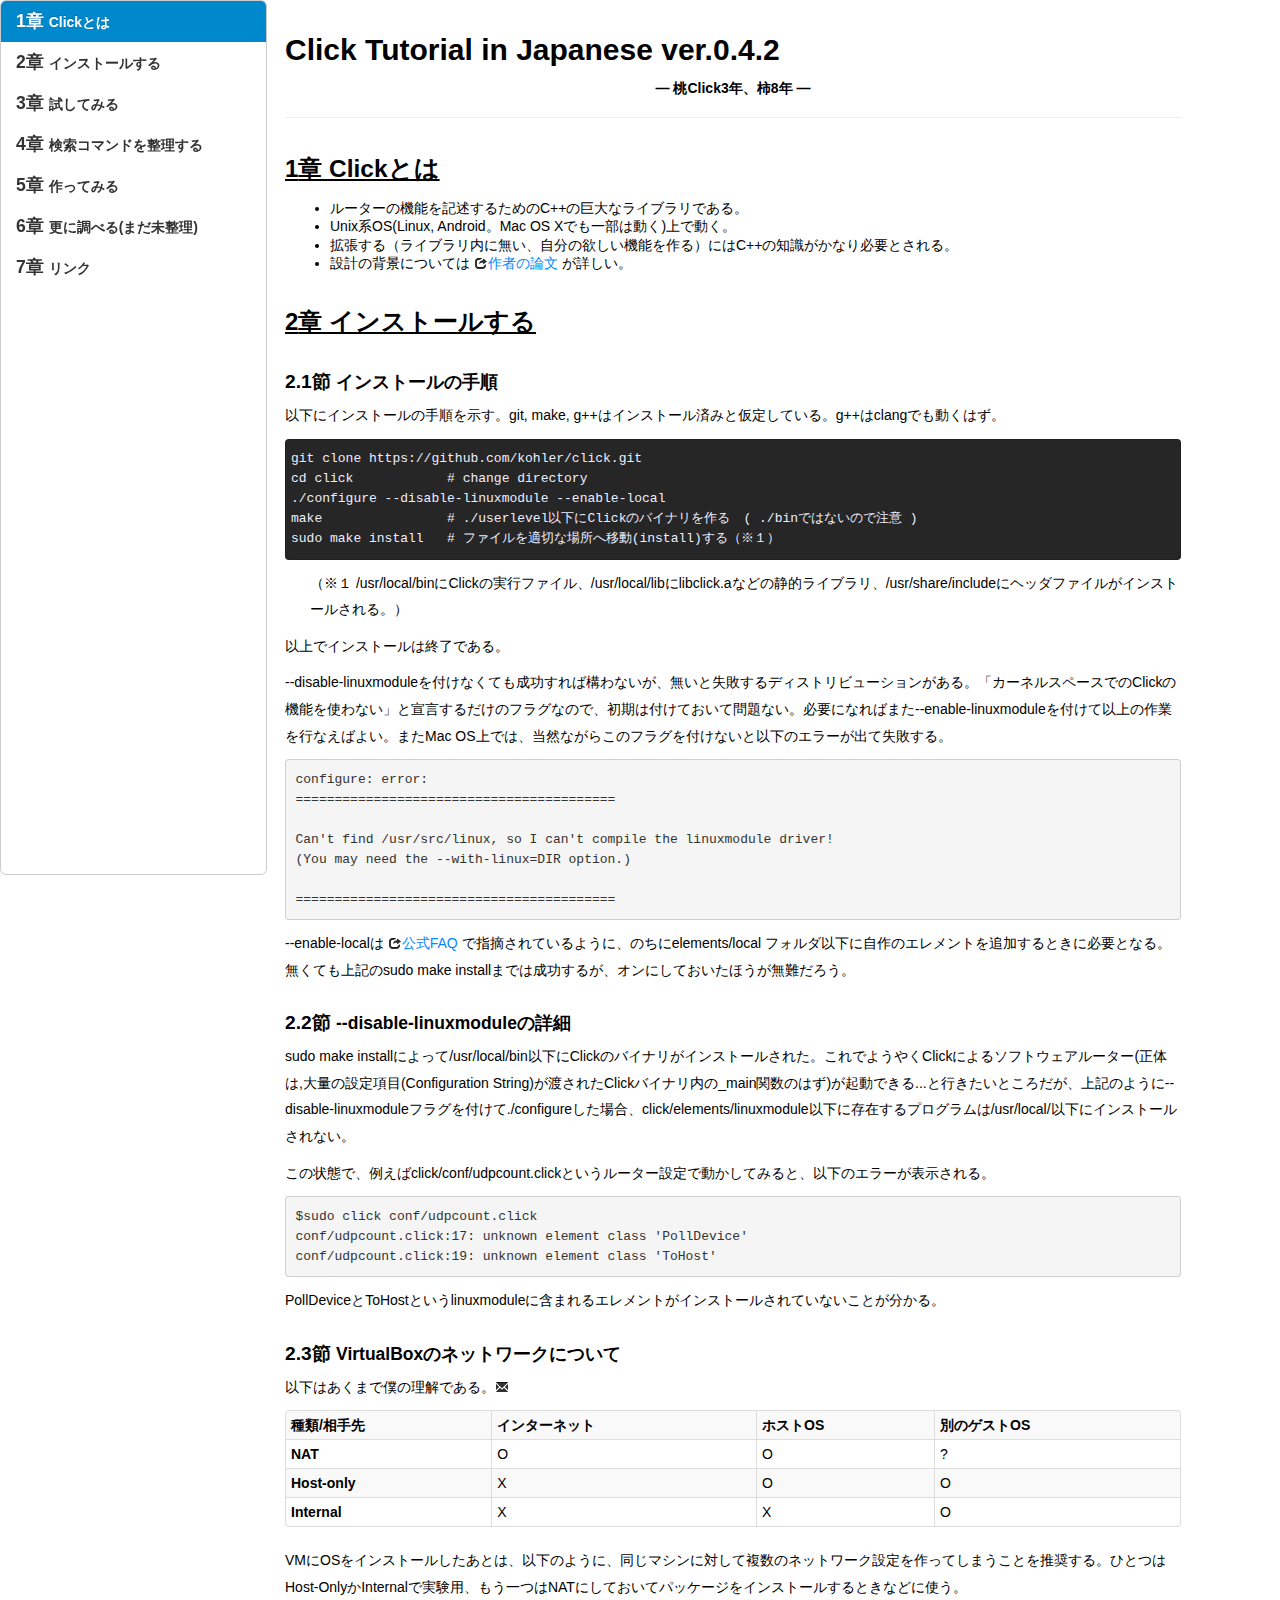
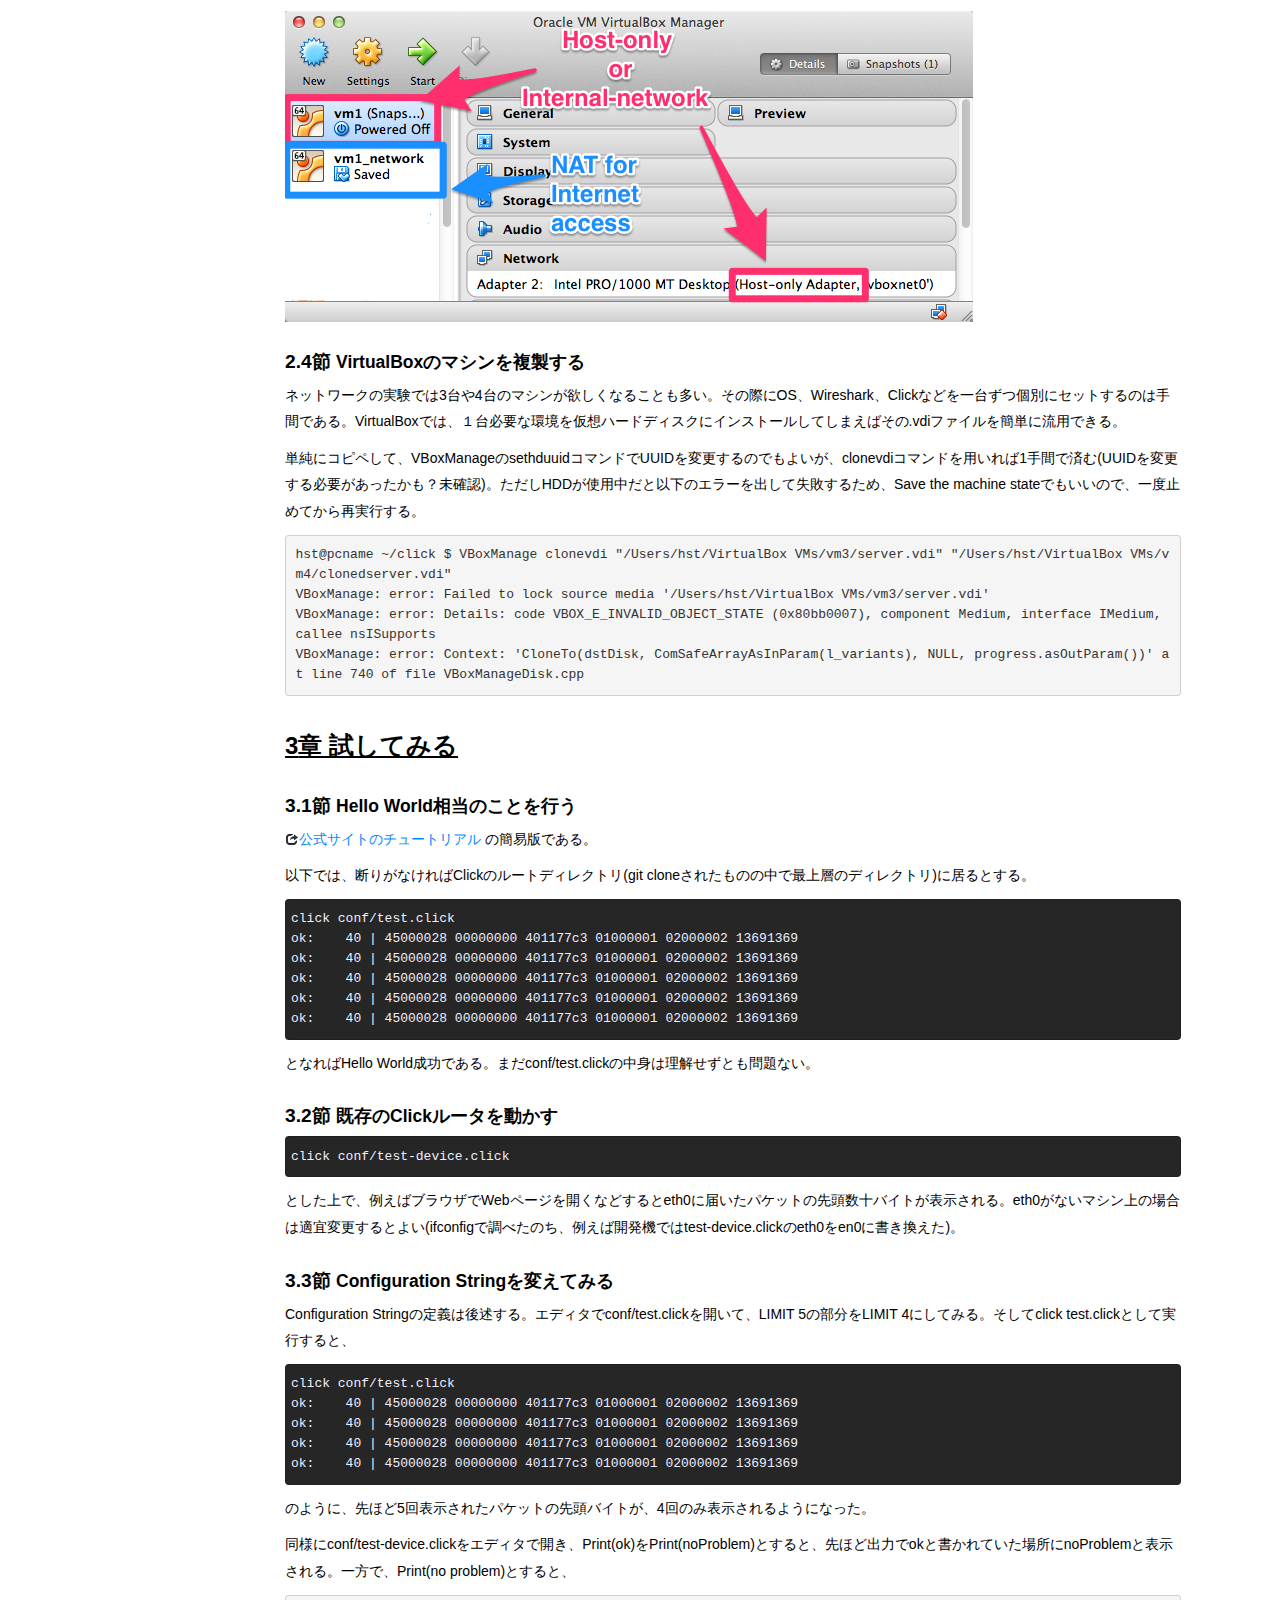
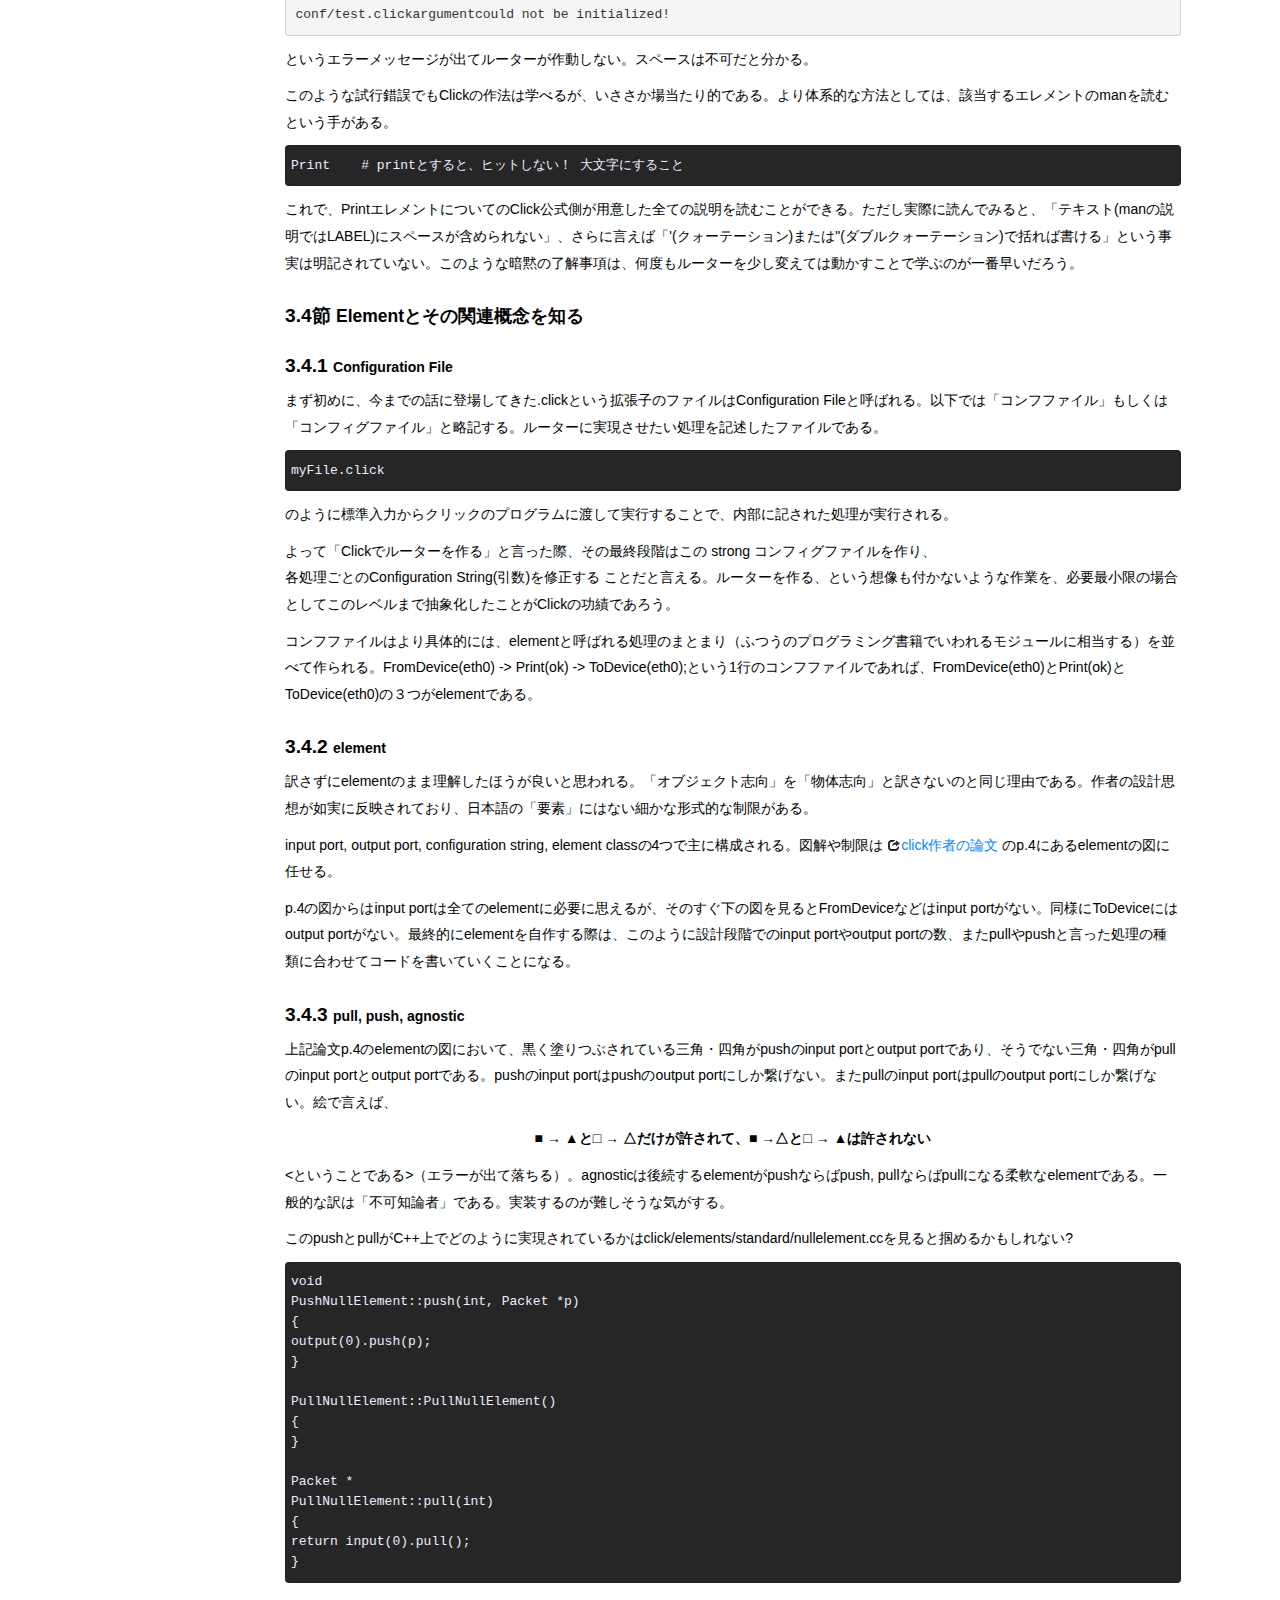
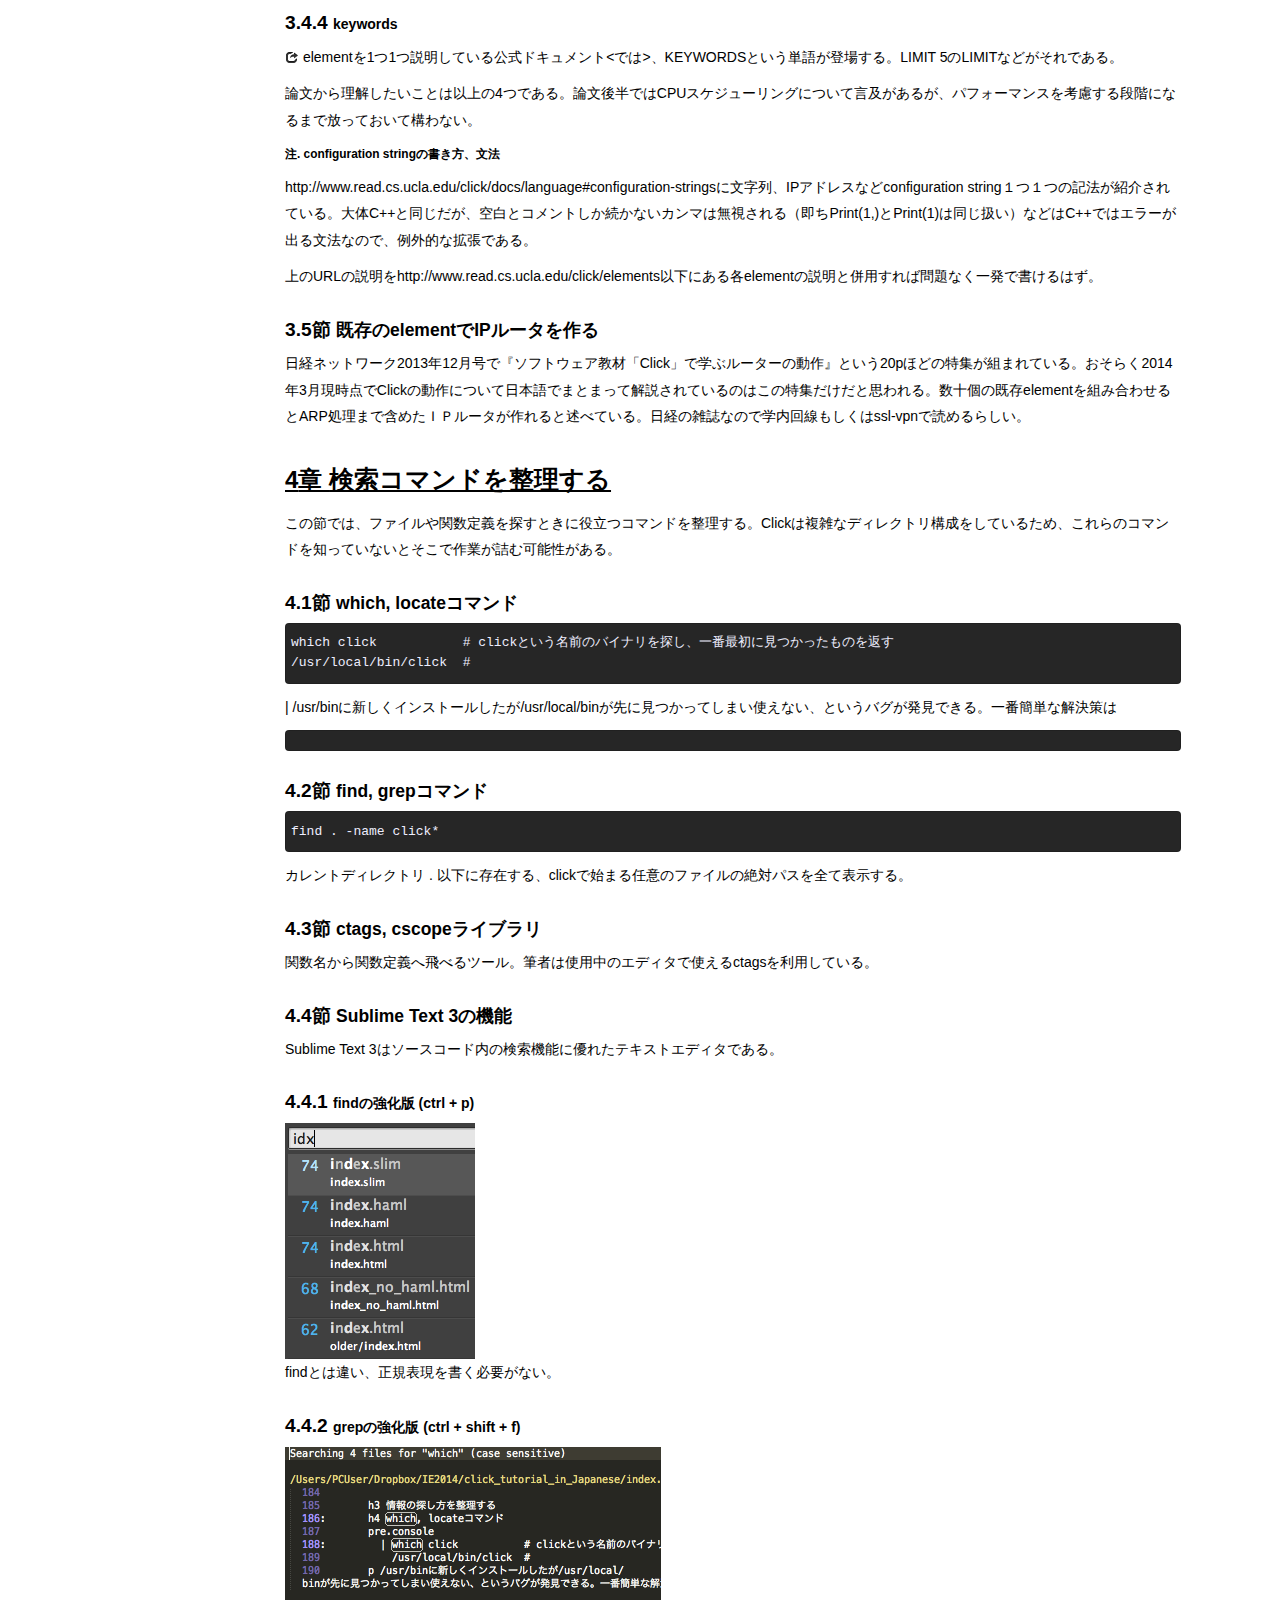
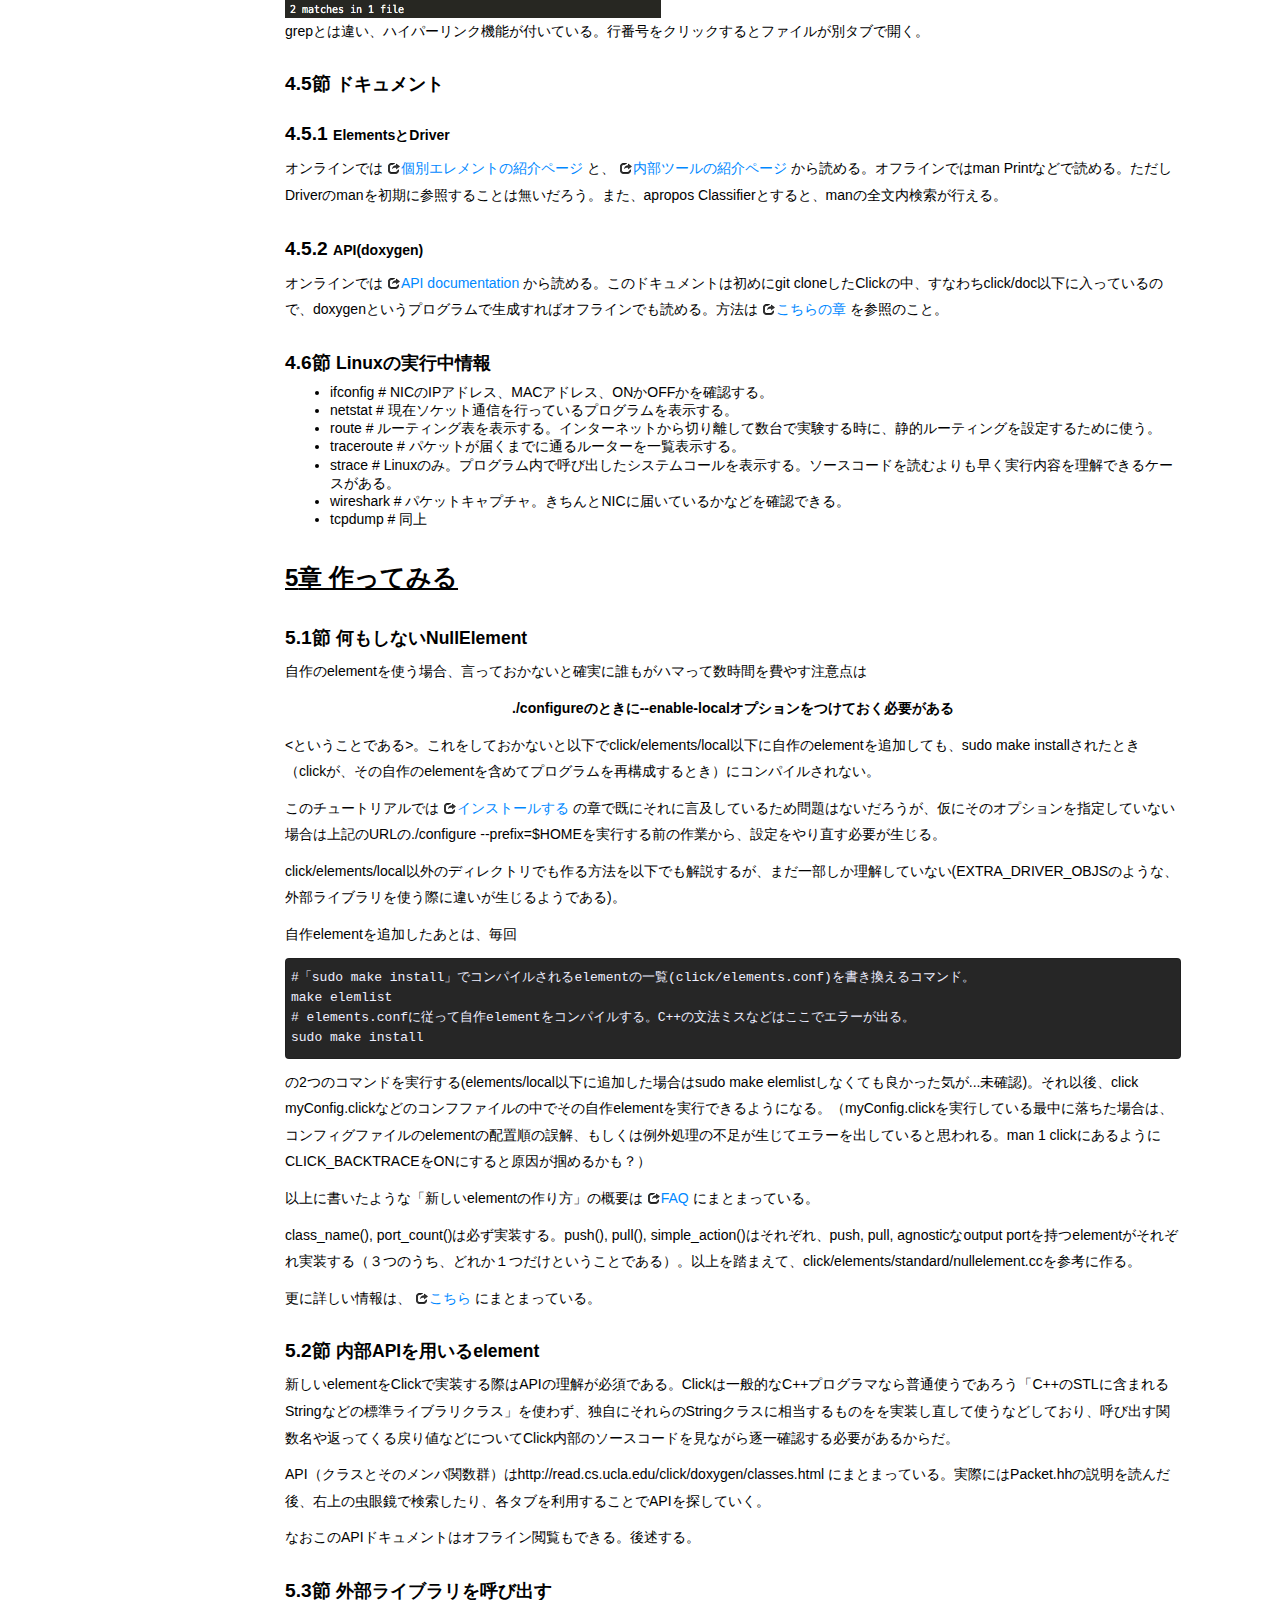
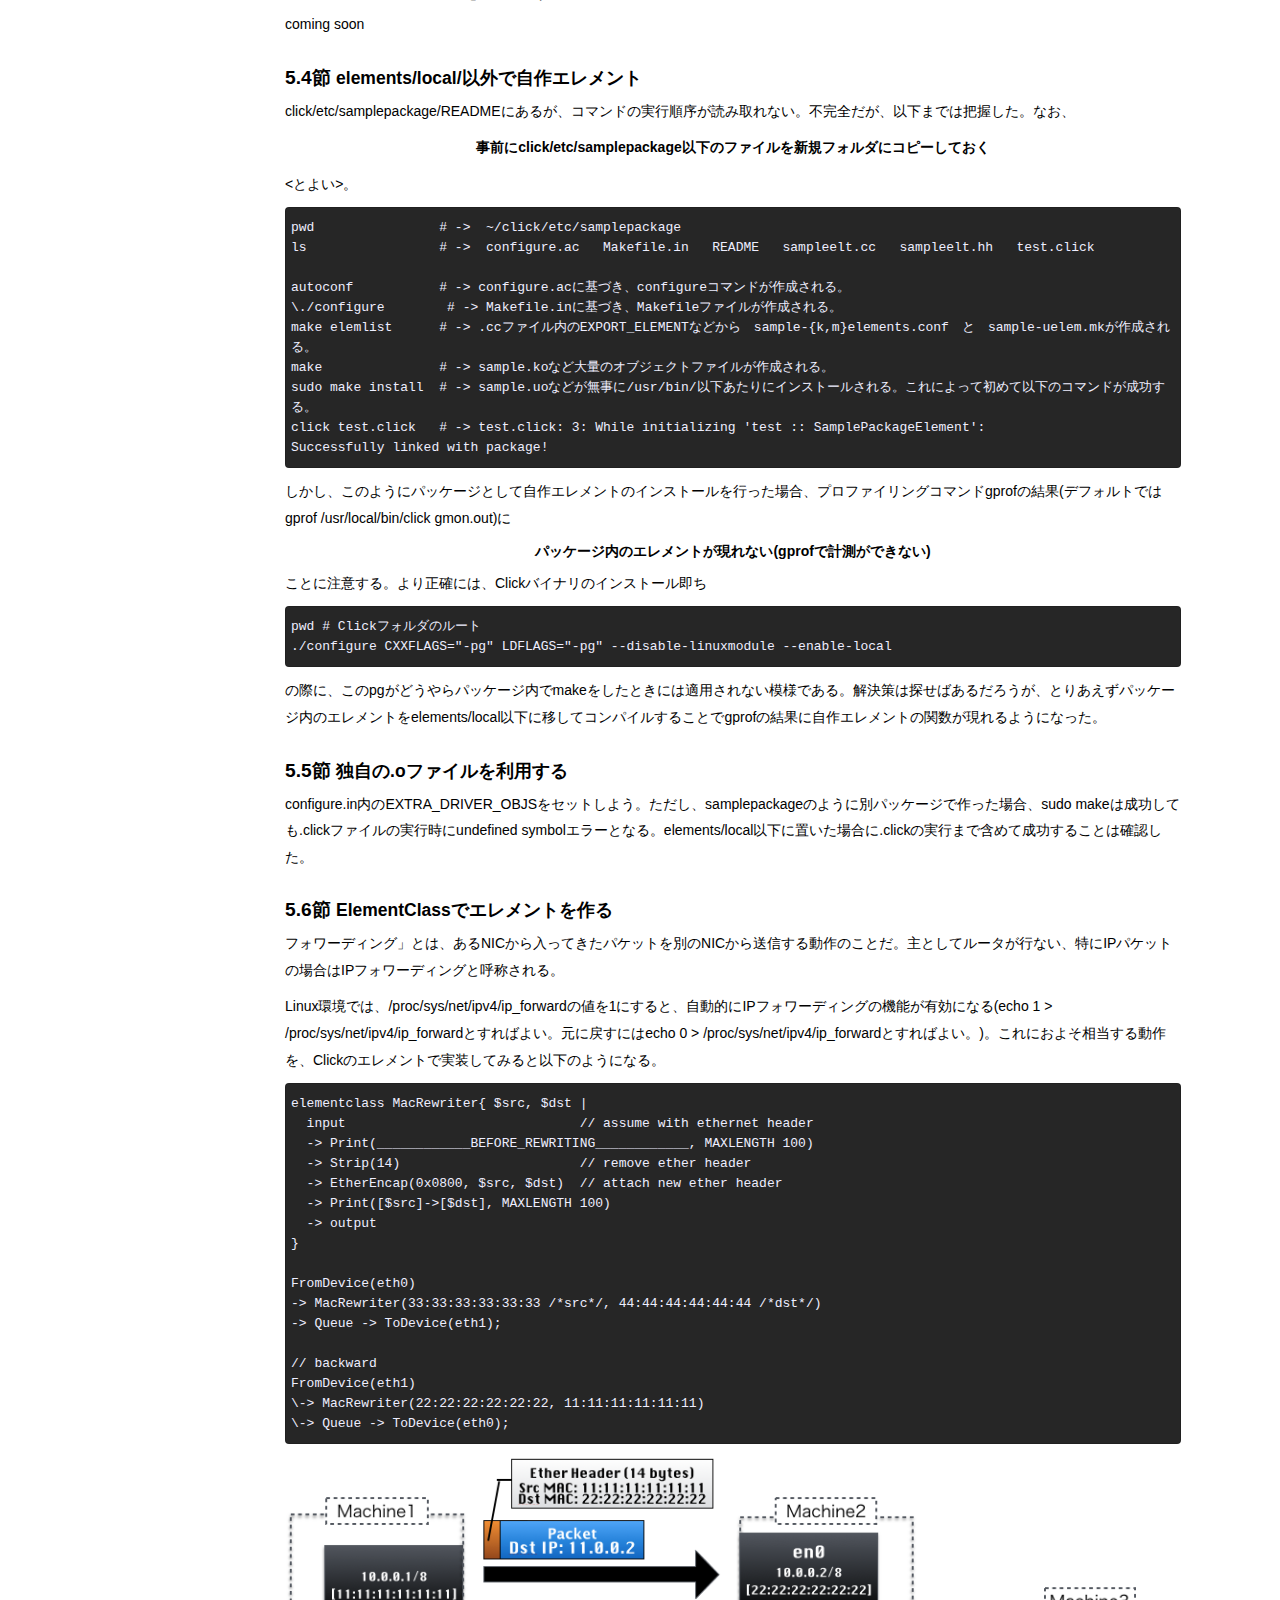
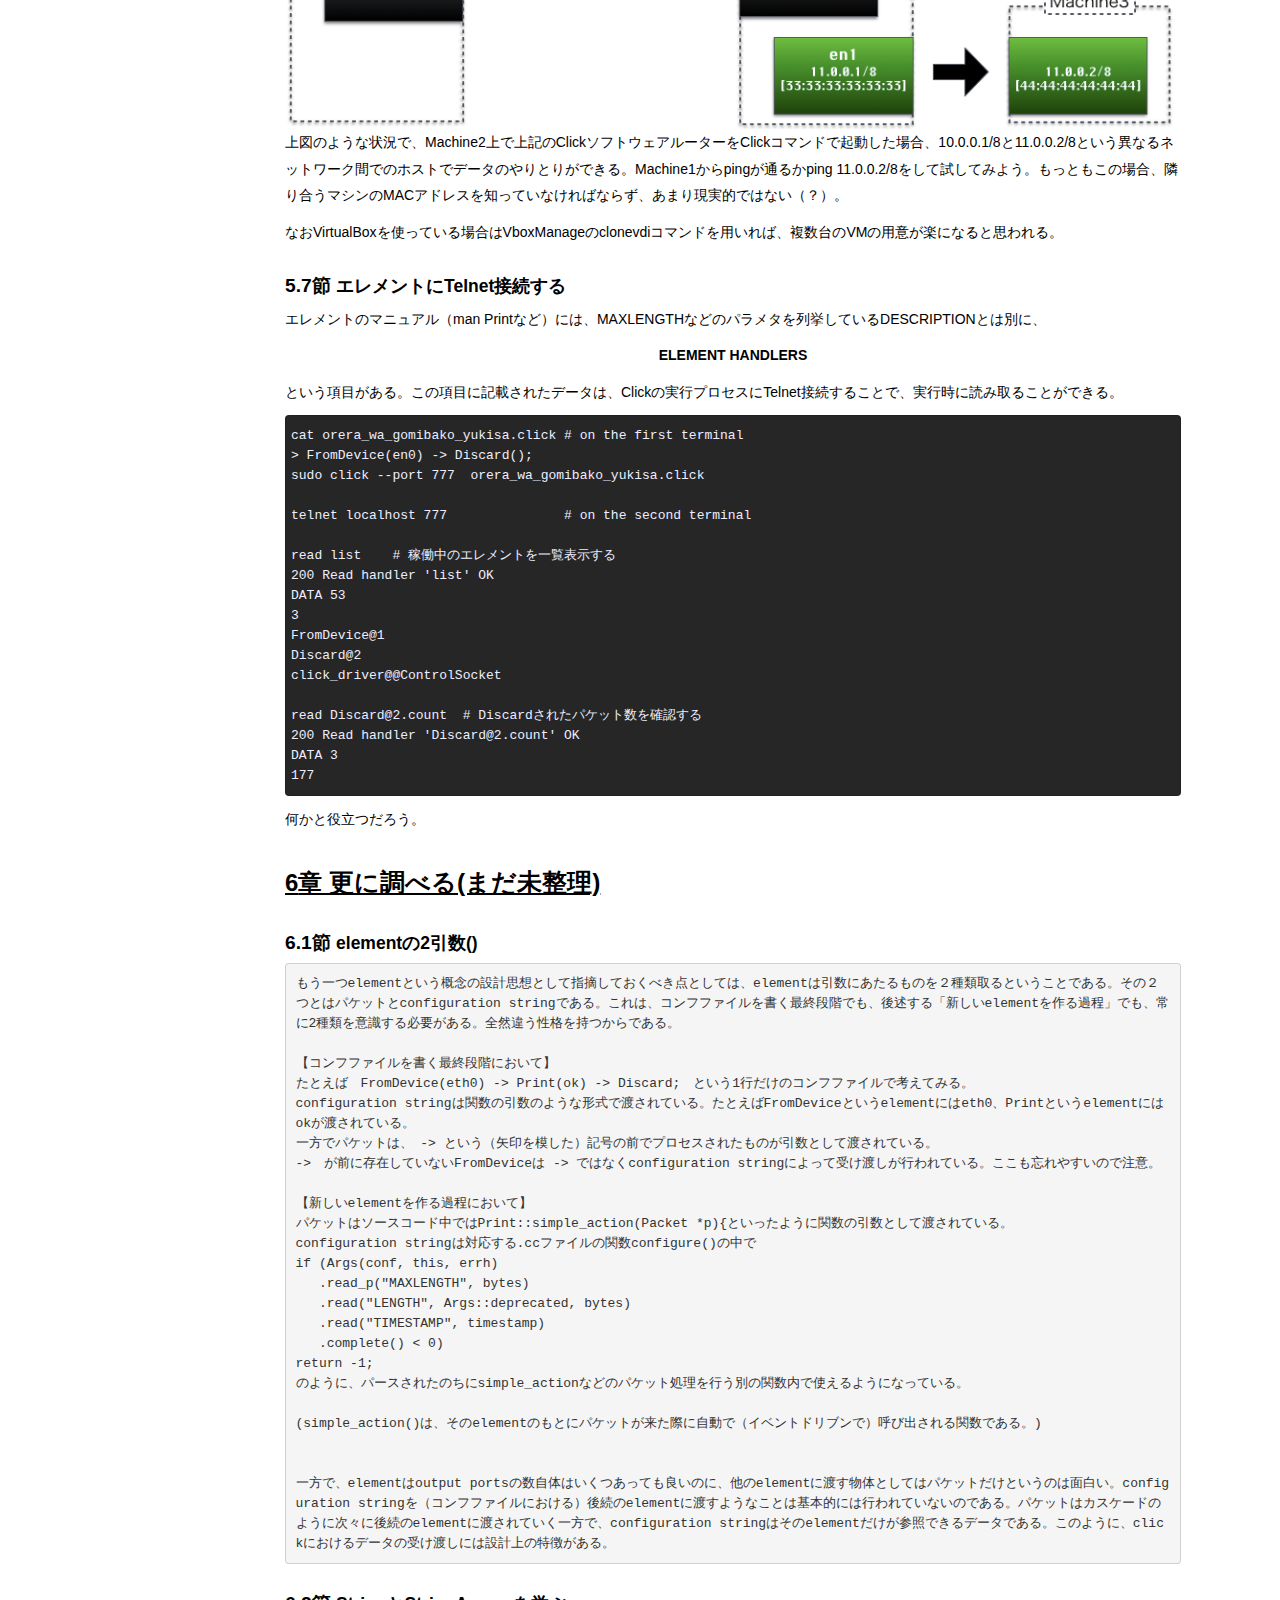
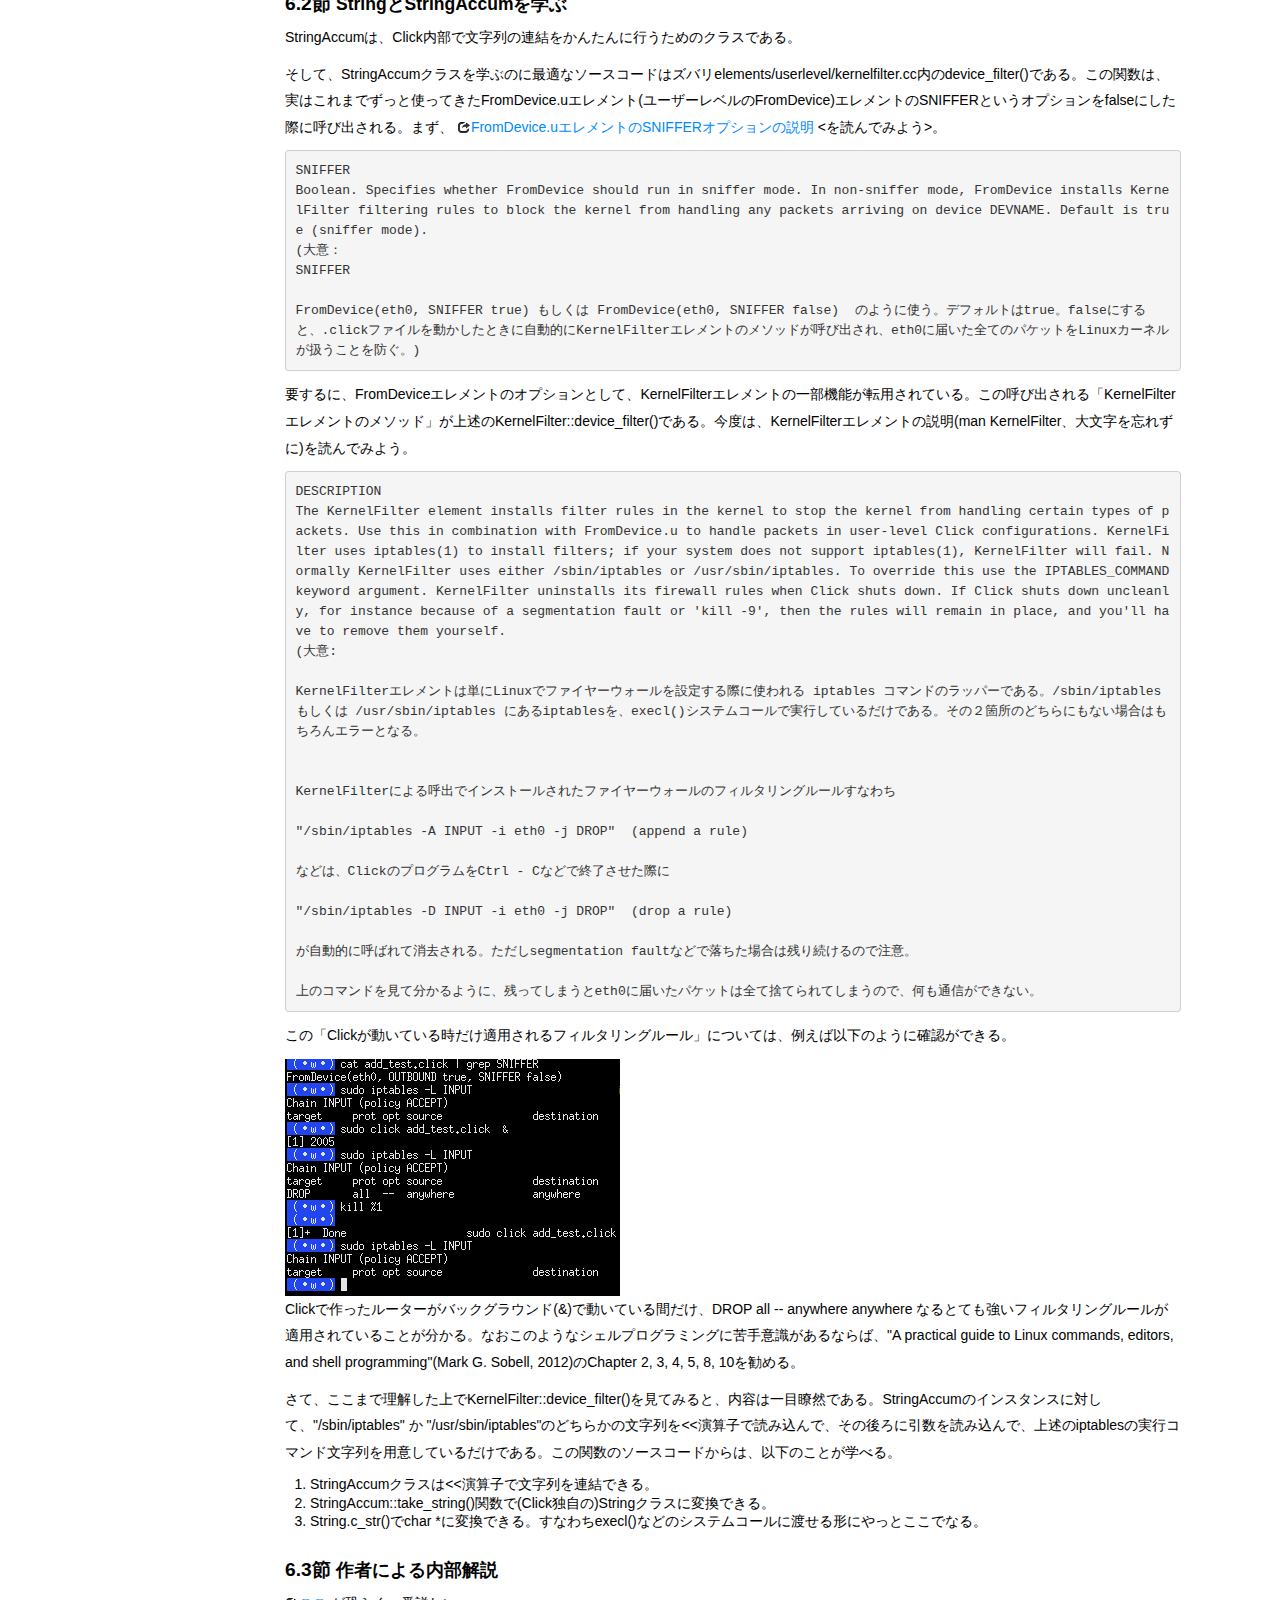
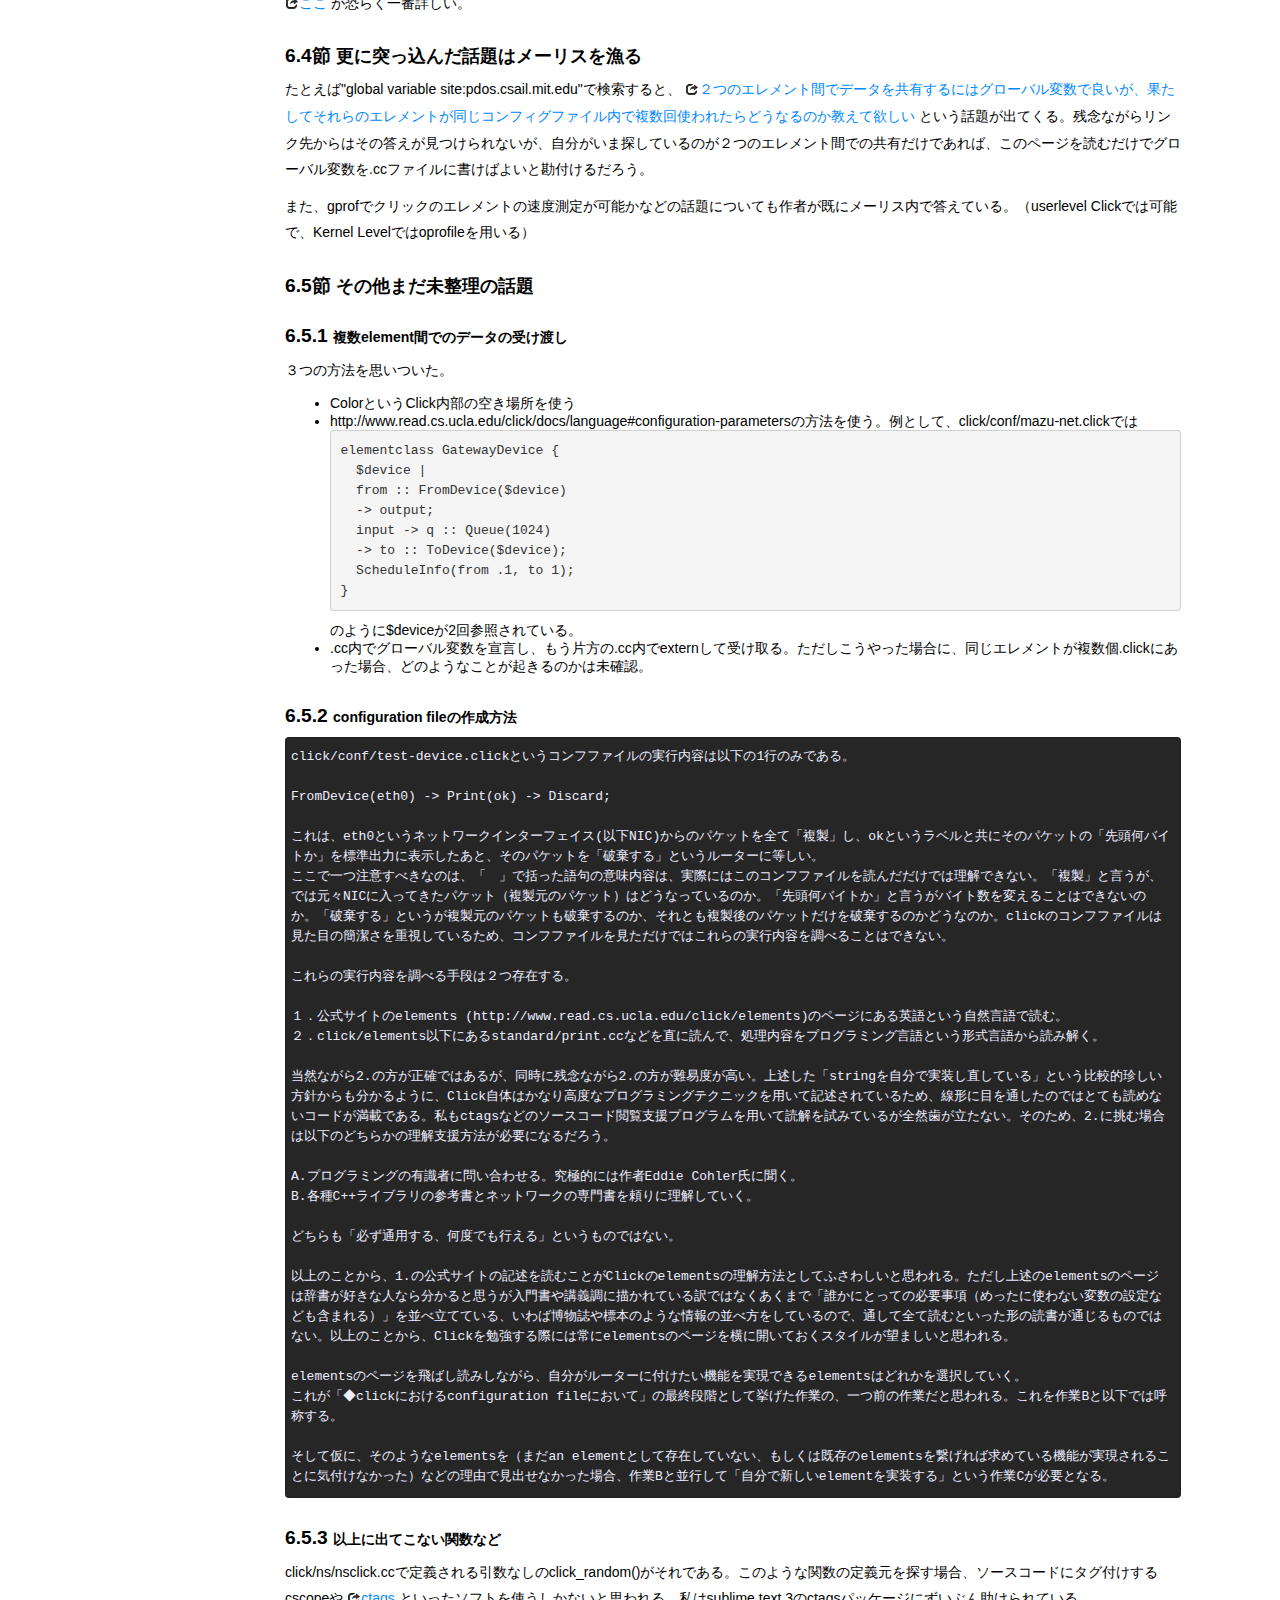
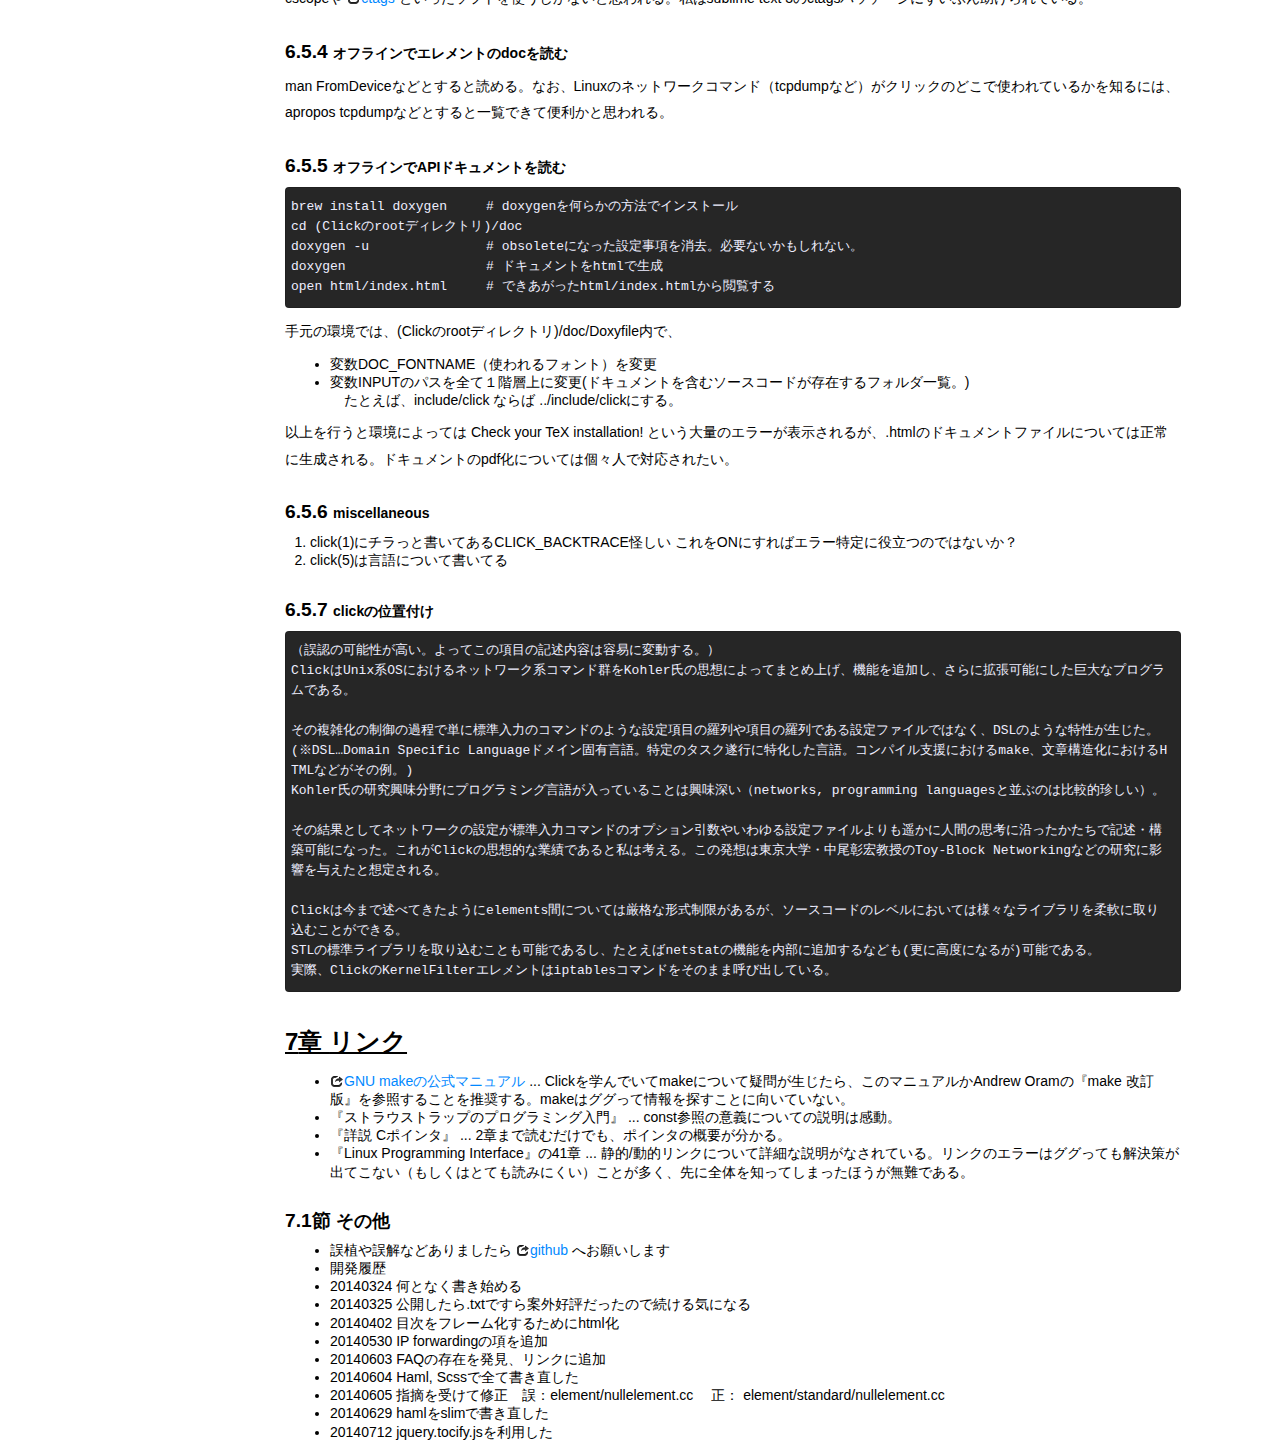
==== index.html @ cc9e9b39 "ver 0.4.2" ====
<!DOCTYPE html>
<haml lang="ja">
  <head>
    <meta charset="UTF-8">
    <link href="css/bootstrap-2.3.2.css" rel="stylesheet">
    <link href="css/jquery.tocify.css" rel="stylesheet">
    <link href="css/basic.css" rel="stylesheet">
    <script src="js/jquery-2.1.0.js"></script>
    <script src="js/jquery-ui-1.10.4.custom.js"></script>
    <script src="js/jquery.tocify.js"></script>
    <script src="js/bootstrap-2.3.2.js"></script>
    <script src="js/replace.js"></script>
    <title>ClickJapanese</title>
  </head>
  <body>
    <div id="left_frame"></div>
    <div class="tocChild" id="right_frame">
      <header id="manualTitle">
        Click Tutorial in Japanese ver.0.4.2
      </header>
      <strong>― 桃Click3年、柿8年 ―</strong>
      <hr>
      <h3 id="what-is-click">
        Clickとは
      </h3>
      <ul>
        <li>
          ルーターの機能を記述するためのC++の巨大なライブラリである。
        </li>
        <li>
          Unix系OS(Linux, Android。Mac OS Xでも一部は動く)上で動く。
        </li>
        <li>
          拡張する（ライブラリ内に無い、自分の欲しい機能を作る）にはC++の知識がかなり必要とされる。
        </li>
        <li>
          設計の背景については<a href="http://pdos.csail.mit.edu/papers/click:tocs00/paper.pdf">作者の論文</a>が詳しい。
        </li>
      </ul>
      <h3 id="install-click">
        インストールする
      </h3>
      <h4>
        インストールの手順
      </h4>
      <p>
        以下にインストールの手順を示す。git, make, g++はインストール済みと仮定している。g++はclangでも動くはず。
      </p>
      <pre class="console">git clone https://github.com/kohler/click.git
cd click            # change directory
./configure --disable-linuxmodule --enable-local
make                # ./userlevel以下にClickのバイナリを作る　( ./binではないので注意 )
sudo make install   # ファイルを適切な場所へ移動(install)する（※１）</pre>
      <ol>
        <p>
          （※１ /usr/local/binにClickの実行ファイル、/usr/local/libにlibclick.aなどの静的ライブラリ、/usr/share/includeにヘッダファイルがインストールされる。）
        </p>
      </ol>
      <p>
        以上でインストールは終了である。
      </p>
      <p>
        --disable-linuxmoduleを付けなくても成功すれば構わないが、無いと失敗するディストリビューションがある。「カーネルスペースでのClickの機能を使わない」と宣言するだけのフラグなので、初期は付けておいて問題ない。必要になればまた--enable-linuxmoduleを付けて以上の作業を行なえばよい。またMac OS上では、当然ながらこのフラグを付けないと以下のエラーが出て失敗する。
      </p>
      <pre class="errorConsole">configure: error:
=========================================

Can't find /usr/src/linux, so I can't compile the linuxmodule driver!
(You may need the --with-linux=DIR option.)

=========================================</pre>
      <p>
        --enable-localは<a href="http://read.cs.ucla.edu/click/faq#creating-your-own-elements">公式FAQ</a>で指摘されているように、のちにelements/local フォルダ以下に自作のエレメントを追加するときに必要となる。無くても上記のsudo make installまでは成功するが、オンにしておいたほうが無難だろう。
      </p>
      <h4>
        --disable-linuxmoduleの詳細
      </h4>
      <p>
        sudo make installによって/usr/local/bin以下にClickのバイナリがインストールされた。これでようやくClickによるソフトウェアルーター(正体は,大量の設定項目(Configuration String)が渡されたClickバイナリ内の_main関数のはず)が起動できる...と行きたいところだが、上記のように--disable-linuxmoduleフラグを付けて./configureした場合、click/elements/linuxmodule以下に存在するプログラムは/usr/local/以下にインストールされない。
      </p>
      <p>
        この状態で、例えばclick/conf/udpcount.clickというルーター設定で動かしてみると、以下のエラーが表示される。
      </p>
      <pre class="errorConsole">$sudo click conf/udpcount.click
conf/udpcount.click:17: unknown element class 'PollDevice'
conf/udpcount.click:19: unknown element class 'ToHost'</pre>
      <p>
        PollDeviceとToHostというlinuxmoduleに含まれるエレメントがインストールされていないことが分かる。
      </p>
      <h4>
        VirtualBoxのネットワークについて
      </h4>
      <p>
        以下はあくまで僕の理解である。<i class="icon-envelope"></i>
      </p>
      <table class="table table-striped table-condensed table-bordered">
        <tr>
          <th>
            種類/相手先
          </th>
          <th>
            インターネット
          </th>
          <th>
            ホストOS
          </th>
          <th>
            別のゲストOS
          </th>
        </tr>
        <tr>
          <th>
            NAT
          </th>
          <td>
            O
          </td>
          <td>
            O
          </td>
          <td>
            ?
          </td>
        </tr>
        <tr>
          <th>
            Host-only
          </th>
          <td>
            X
          </td>
          <td>
            O
          </td>
          <td>
            O
          </td>
        </tr>
        <tr>
          <th>
            Internal
          </th>
          <td>
            X
          </td>
          <td>
            X
          </td>
          <td>
            O
          </td>
        </tr>
      </table>
      <p>
        VMにOSをインストールしたあとは、以下のように、同じマシンに対して複数のネットワーク設定を作ってしまうことを推奨する。ひとつはHost-OnlyかInternalで実験用、もう一つはNATにしておいてパッケージをインストールするときなどに使う。
      </p>
      <img src="img/2VM_network_settings.png">
      <h4>
        VirtualBoxのマシンを複製する
      </h4>
      <p>
        ネットワークの実験では3台や4台のマシンが欲しくなることも多い。その際にOS、Wireshark、Clickなどを一台ずつ個別にセットするのは手間である。VirtualBoxでは、１台必要な環境を仮想ハードディスクにインストールしてしまえばその.vdiファイルを簡単に流用できる。
      </p>
      <p>
        単純にコピペして、VBoxManageのsethduuidコマンドでUUIDを変更するのでもよいが、clonevdiコマンドを用いれば1手間で済む(UUIDを変更する必要があったかも？未確認)。ただしHDDが使用中だと以下のエラーを出して失敗するため、Save the machine stateでもいいので、一度止めてから再実行する。
      </p>
      <pre class="errorConsole">hst@pcname ~/click $ VBoxManage clonevdi "/Users/hst/VirtualBox VMs/vm3/server.vdi" "/Users/hst/VirtualBox VMs/vm4/clonedserver.vdi"
VBoxManage: error: Failed to lock source media '/Users/hst/VirtualBox VMs/vm3/server.vdi'
VBoxManage: error: Details: code VBOX_E_INVALID_OBJECT_STATE (0x80bb0007), component Medium, interface IMedium, callee nsISupports
VBoxManage: error: Context: 'CloneTo(dstDisk, ComSafeArrayAsInParam(l_variants), NULL, progress.asOutParam())' at line 740 of file VBoxManageDisk.cpp</pre>
      <h3>
        試してみる
      </h3>
      <h4 id="hello-world">
        Hello World相当のことを行う
      </h4>
      <p>
        <a href="http://www.read.cs.ucla.edu/click/tutorial1#preparation">公式サイトのチュートリアル</a>の簡易版である。
      </p>
      <p>
        以下では、断りがなければClickのルートディレクトリ(git cloneされたものの中で最上層のディレクトリ)に居るとする。
      </p>
      <pre class="console">click conf/test.click
ok:    40 | 45000028 00000000 401177c3 01000001 02000002 13691369
ok:    40 | 45000028 00000000 401177c3 01000001 02000002 13691369
ok:    40 | 45000028 00000000 401177c3 01000001 02000002 13691369
ok:    40 | 45000028 00000000 401177c3 01000001 02000002 13691369
ok:    40 | 45000028 00000000 401177c3 01000001 02000002 13691369</pre>
      <p>
        となればHello World成功である。まだconf/test.clickの中身は理解せずとも問題ない。
      </p>
      <h4 id="test-device">
        既存のClickルータを動かす
      </h4>
      <pre class="console"><sudo>click conf/test-device.click</sudo></pre>
      <p>
        とした上で、例えばブラウザでWebページを開くなどするとeth0に届いたパケットの先頭数十バイトが表示される。eth0がないマシン上の場合は適宜変更するとよい(ifconfigで調べたのち、例えば開発機ではtest-device.clickのeth0をen0に書き換えた)。
      </p>
      <h4 id="change-string">
        Configuration Stringを変えてみる
      </h4>
      <p>
        Configuration Stringの定義は後述する。エディタでconf/test.clickを開いて、LIMIT 5の部分をLIMIT 4にしてみる。そしてclick test.clickとして実行すると、
      </p>
      <pre class="console">click conf/test.click
ok:    40 | 45000028 00000000 401177c3 01000001 02000002 13691369
ok:    40 | 45000028 00000000 401177c3 01000001 02000002 13691369
ok:    40 | 45000028 00000000 401177c3 01000001 02000002 13691369
ok:    40 | 45000028 00000000 401177c3 01000001 02000002 13691369</pre>
      <p>
        のように、先ほど5回表示されたパケットの先頭バイトが、4回のみ表示されるようになった。
      </p>
      <p>
        同様にconf/test-device.clickをエディタで開き、Print(ok)をPrint(noProblem)とすると、先ほど出力でokと書かれていた場所にnoProblemと表示される。一方で、Print(no problem)とすると、
      </p>
      <pre class="errorConsole"><click>conf/test.click</click><no><unknown>argument</unknown></no><Router>could not be initialized!</Router></pre>
      <p>
        というエラーメッセージが出てルーターが作動しない。スペースは不可だと分かる。
      </p>
      <p>
        このような試行錯誤でもClickの作法は学べるが、いささか場当たり的である。より体系的な方法としては、該当するエレメントのmanを読むという手がある。
      </p>
      <pre class="console"><man>Print    # printとすると、ヒットしない！ 大文字にすること</man></pre>
      <p>
        これで、PrintエレメントについてのClick公式側が用意した全ての説明を読むことができる。ただし実際に読んでみると、「テキスト(manの説明ではLABEL)にスペースが含められない」、さらに言えば「'(クォーテーション)または"(ダブルクォーテーション)で括れば書ける」という事実は明記されていない。このような暗黙の了解事項は、何度もルーターを少し変えては動かすことで学ぶのが一番早いだろう。
      </p>
      <h4 id="read-thesis">
        Elementとその関連概念を知る
      </h4>
      <h5>
        Configuration File
      </h5>
      <p>
        まず初めに、今までの話に登場してきた.clickという拡張子のファイルはConfiguration Fileと呼ばれる。以下では「コンフファイル」もしくは「コンフィグファイル」と略記する。ルーターに実現させたい処理を記述したファイルである。
      </p>
      <pre class="console"><click>myFile.click</click></pre>
      <p>
        のように標準入力からクリックのプログラムに渡して実行することで、内部に記された処理が実行される。
      </p>
      <p>
        よって「Clickでルーターを作る」と言った際、その最終段階はこの
        strong コンフィグファイルを作り、<br>各処理ごとのConfiguration String(引数)を修正する
        ことだと言える。ルーターを作る、という想像も付かないような作業を、必要最小限の場合としてこのレベルまで抽象化したことがClickの功績であろう。
      </p>
      <p>
        コンフファイルはより具体的には、elementと呼ばれる処理のまとまり（ふつうのプログラミング書籍でいわれるモジュールに相当する）を並べて作られる。FromDevice(eth0) -> Print(ok) -> ToDevice(eth0);という1行のコンフファイルであれば、FromDevice(eth0)とPrint(ok)とToDevice(eth0)の３つがelementである。
      </p>
      <h5>
        element
      </h5>
      <p>
        訳さずにelementのまま理解したほうが良いと思われる。「オブジェクト志向」を「物体志向」と訳さないのと同じ理由である。作者の設計思想が如実に反映されており、日本語の「要素」にはない細かな形式的な制限がある。
      </p>
      <p>
        input port, output port, configuration string, element classの4つで主に構成される。図解や制限は<a href="http://pdos.csail.mit.edu/papers/click:tocs00/paper.pdf">click作者の論文</a>のp.4にあるelementの図に任せる。
      </p>
      <p>
        p.4の図からはinput portは全てのelementに必要に思えるが、そのすぐ下の図を見るとFromDeviceなどはinput portがない。同様にToDeviceにはoutput portがない。最終的にelementを自作する際は、このように設計段階でのinput portやoutput portの数、またpullやpushと言った処理の種類に合わせてコードを書いていくことになる。
      </p>
      <h5>
        pull, push, agnostic
      </h5>
      <p>
        上記論文p.4のelementの図において、黒く塗りつぶされている三角・四角がpushのinput portとoutput portであり、そうでない三角・四角がpullのinput portとoutput portである。pushのinput portはpushのoutput portにしか繋げない。またpullのinput portはpullのoutput portにしか繋げない。絵で言えば、<strong>■ → ▲と□ → △だけが許されて、■ →△と□ → ▲は許されない</strong><ということである>（エラーが出て落ちる）。agnosticは後続するelementがpushならばpush, pullならばpullになる柔軟なelementである。一般的な訳は「不可知論者」である。実装するのが難しそうな気がする。</ということである>
      </p>
      <p>
        このpushとpullがC++上でどのように実現されているかはclick/elements/standard/nullelement.ccを見ると掴めるかもしれない?
      </p>
      <pre class="console">void
PushNullElement::push(int, Packet *p)
{
output(0).push(p);
}

PullNullElement::PullNullElement()
{
}

Packet *
PullNullElement::pull(int)
{
return input(0).pull();
}</pre>
      <h5>
        keywords
      </h5>
      <p>
        <a href="http://www.read.cs.ucla.edu/click/elements"></a>elementを1つ1つ説明している公式ドキュメント<では>、KEYWORDSという単語が登場する。LIMIT 5のLIMITなどがそれである。</では>
      </p>
      <p>
        論文から理解したいことは以上の4つである。論文後半ではCPUスケジューリングについて言及があるが、パフォーマンスを考慮する段階になるまで放っておいて構わない。
      </p>
      <h6>
        注. configuration stringの書き方、文法
      </h6>
      <p>
        http://www.read.cs.ucla.edu/click/docs/language#configuration-stringsに文字列、IPアドレスなどconfiguration string１つ１つの記法が紹介されている。大体C++と同じだが、空白とコメントしか続かないカンマは無視される（即ちPrint(1,)とPrint(1)は同じ扱い）などはC++ではエラーが出る文法なので、例外的な拡張である。
      </p>
      <p>
        上のURLの説明をhttp://www.read.cs.ucla.edu/click/elements以下にある各elementの説明と併用すれば問題なく一発で書けるはず。
      </p>
      <h4 id="write-ip-router" 発展="">
        既存のelementでIPルータを作る
      </h4>
      <p>
        日経ネットワーク2013年12月号で『ソフトウェア教材「Click」で学ぶルーターの動作』という20pほどの特集が組まれている。おそらく2014年3月現時点でClickの動作について日本語でまとまって解説されているのはこの特集だけだと思われる。数十個の既存elementを組み合わせるとARP処理まで含めたＩＰルータが作れると述べている。日経の雑誌なので学内回線もしくはssl-vpnで読めるらしい。
      </p>
      <h3>
        検索コマンドを整理する
      </h3>
      <p>
        この節では、ファイルや関数定義を探すときに役立つコマンドを整理する。Clickは複雑なディレクトリ構成をしているため、これらのコマンドを知っていないとそこで作業が詰む可能性がある。
      </p>
      <h4>
        which, locateコマンド
      </h4>
      <pre class="console">which click           # clickという名前のバイナリを探し、一番最初に見つかったものを返す
/usr/local/bin/click  #</pre>
      <p>
        | /usr/binに新しくインストールしたが/usr/local/binが先に見つかってしまい使えない、というバグが発見できる。一番簡単な解決策は
      </p>
      <pre class="console"></pre>
      <h4>
        find, grepコマンド
      </h4>
      <pre class="console">find . -name click*</pre>
      <p>
        カレントディレクトリ . 以下に存在する、clickで始まる任意のファイルの絶対パスを全て表示する。
      </p>
      <h4>
        ctags, cscopeライブラリ
      </h4>
      <p>
        関数名から関数定義へ飛べるツール。筆者は使用中のエディタで使えるctagsを利用している。
      </p>
      <h4>
        Sublime Text 3の機能
      </h4>
      <p>
        Sublime Text 3はソースコード内の検索機能に優れたテキストエディタである。
      </p>
      <h5>
        findの強化版 (ctrl + p)
      </h5>
      <img src="img/find_sublime.png">
      <p>
        findとは違い、正規表現を書く必要がない。
      </p>
      <h5>
        grepの強化版 (ctrl + shift + f)
      </h5>
      <img src="img/grep_sublime.png">
      <p>
        grepとは違い、ハイパーリンク機能が付いている。行番号をクリックするとファイルが別タブで開く。
      </p>
      <h4>
        ドキュメント
      </h4>
      <h5>
        ElementsとDriver
      </h5>
      <p>
        オンラインでは<a href="http://www.read.cs.ucla.edu/click/elements">個別エレメントの紹介ページ</a>と、<a href="http://www.read.cs.ucla.edu/click/docs">内部ツールの紹介ページ</a>から読める。オフラインではman Printなどで読める。ただしDriverのmanを初期に参照することは無いだろう。また、apropos Classifierとすると、manの全文内検索が行える。
      </p>
      <h5>
        API(doxygen)
      </h5>
      <p>
        オンラインでは<a href="http://read.cs.ucla.edu/click/doxygen/">API documentation</a>から読める。このドキュメントは初めにgit cloneしたClickの中、すなわちclick/doc以下に入っているので、doxygenというプログラムで生成すればオフラインでも読める。方法は<a href="#offline-doxygen">こちらの章</a>を参照のこと。
      </p>
      <h4>
        Linuxの実行中情報
      </h4>
      <ul>
        <li>
          ifconfig   # NICのIPアドレス、MACアドレス、ONかOFFかを確認する。
        </li>
        <li>
          netstat    # 現在ソケット通信を行っているプログラムを表示する。
        </li>
        <li>
          route      # ルーティング表を表示する。インターネットから切り離して数台で実験する時に、静的ルーティングを設定するために使う。
        </li>
        <li>
          traceroute # パケットが届くまでに通るルーターを一覧表示する。
        </li>
        <li>
          strace     # Linuxのみ。プログラム内で呼び出したシステムコールを表示する。ソースコードを読むよりも早く実行内容を理解できるケースがある。
        </li>
        <li>
          wireshark  # パケットキャプチャ。きちんとNICに届いているかなどを確認できる。
        </li>
        <li>
          tcpdump    # 同上
        </li>
      </ul>
      <h3>
        作ってみる
      </h3>
      <h4 id="null-element">
        何もしないNullElement
      </h4>
      <p>
        自作のelementを使う場合、言っておかないと確実に誰もがハマって数時間を費やす注意点は<strong>./configureのときに--enable-localオプションをつけておく必要がある</strong><ということである>。これをしておかないと以下でclick/elements/local以下に自作のelementを追加しても、sudo make installされたとき（clickが、その自作のelementを含めてプログラムを再構成するとき）にコンパイルされない。</ということである>
      </p>
      <p>
        このチュートリアルでは<a href="#install-click">インストールする</a>の章で既にそれに言及しているため問題はないだろうが、仮にそのオプションを指定していない場合は上記のURLの./configure --prefix=$HOMEを実行する前の作業から、設定をやり直す必要が生じる。
      </p>
      <p>
        click/elements/local以外のディレクトリでも作る方法を以下でも解説するが、まだ一部しか理解していない(EXTRA_DRIVER_OBJSのような、外部ライブラリを使う際に違いが生じるようである)。
      </p>
      <p>
        自作elementを追加したあとは、毎回
      </p>
      <pre class="console">#「sudo make install」でコンパイルされるelementの一覧(click/elements.conf)を書き換えるコマンド。
make elemlist
# elements.confに従って自作elementをコンパイルする。C++の文法ミスなどはここでエラーが出る。
sudo make install</pre>
      <p>
        の2つのコマンドを実行する(elements/local以下に追加した場合はsudo make elemlistしなくても良かった気が...未確認)。それ以後、click myConfig.clickなどのコンフファイルの中でその自作elementを実行できるようになる。（myConfig.clickを実行している最中に落ちた場合は、コンフィグファイルのelementの配置順の誤解、もしくは例外処理の不足が生じてエラーを出していると思われる。man 1 clickにあるようにCLICK_BACKTRACEをONにすると原因が掴めるかも？）
      </p>
      <p>
        以上に書いたような「新しいelementの作り方」の概要は<a href="http://www.read.cs.ucla.edu/click/faq#creating-your-own-elements">FAQ</a>にまとまっている。
      </p>
      <p>
        class_name(), port_count()は必ず実装する。push(), pull(), simple_action()はそれぞれ、push, pull, agnosticなoutput portを持つelementがそれぞれ実装する（３つのうち、どれか１つだけということである）。以上を踏まえて、click/elements/standard/nullelement.ccを参考に作る。
      </p>
      <p>
        更に詳しい情報は、<a href="http://www.read.cs.ucla.edu/click/doxygen/class_element.html">こちら</a>にまとまっている。
      </p>
      <h4 id="api-element">
        内部APIを用いるelement
      </h4>
      <p>
        新しいelementをClickで実装する際はAPIの理解が必須である。Clickは一般的なC++プログラマなら普通使うであろう「C++のSTLに含まれるStringなどの標準ライブラリクラス」を使わず、独自にそれらのStringクラスに相当するものをを実装し直して使うなどしており、呼び出す関数名や返ってくる戻り値などについてClick内部のソースコードを見ながら逐一確認する必要があるからだ。
      </p>
      <p>
        API（クラスとそのメンバ関数群）はhttp://read.cs.ucla.edu/click/doxygen/classes.html にまとまっている。実際にはPacket.hhの説明を読んだ後、右上の虫眼鏡で検索したり、各タブを利用することでAPIを探していく。
      </p>
      <p>
        なおこのAPIドキュメントはオフライン閲覧もできる。後述する。
      </p>
      <h4>
        外部ライブラリを呼び出す
      </h4>
      <p>
        coming soon
      </p>
      <h4>
        elements/local/以外で自作エレメント
      </h4>
      <p>
        click/etc/samplepackage/READMEにあるが、コマンドの実行順序が読み取れない。不完全だが、以下までは把握した。なお、<strong>事前にclick/etc/samplepackage以下のファイルを新規フォルダにコピーしておく</strong><とよい>。</とよい>
      </p>
      <pre class="console">pwd                # ->  ~/click/etc/samplepackage    
ls                 # ->  configure.ac   Makefile.in   README   sampleelt.cc   sampleelt.hh   test.click

autoconf           # -> configure.acに基づき、configureコマンドが作成される。
\./configure        # -> Makefile.inに基づき、Makefileファイルが作成される。
make elemlist      # -> .ccファイル内のEXPORT_ELEMENTなどから　sample-{k,m}elements.conf　と　sample-uelem.mkが作成される。
make               # -> sample.koなど大量のオブジェクトファイルが作成される。
sudo make install  # -> sample.uoなどが無事に/usr/bin/以下あたりにインストールされる。これによって初めて以下のコマンドが成功する。
click test.click   # -> test.click: 3: While initializing 'test :: SamplePackageElement':
Successfully linked with package!</pre>
      <p>
        しかし、このようにパッケージとして自作エレメントのインストールを行った場合、プロファイリングコマンドgprofの結果(デフォルトではgprof /usr/local/bin/click gmon.out)に
      </p>
      <strong>パッケージ内のエレメントが現れない(gprofで計測ができない)</strong>
      <p>
        ことに注意する。より正確には、Clickバイナリのインストール即ち
      </p>
      <pre class="console">pwd # Clickフォルダのルート<div>./configure CXXFLAGS="-pg" LDFLAGS="-pg" --disable-linuxmodule --enable-local</div><make></make></pre>
      <p>
        の際に、このpgがどうやらパッケージ内でmakeをしたときには適用されない模様である。解決策は探せばあるだろうが、とりあえずパッケージ内のエレメントをelements/local以下に移してコンパイルすることでgprofの結果に自作エレメントの関数が現れるようになった。
      </p>
      <h4>
        独自の.oファイルを利用する
      </h4>
      <p>
        configure.in内のEXTRA_DRIVER_OBJSをセットしよう。ただし、samplepackageのように別パッケージで作った場合、sudo makeは成功しても.clickファイルの実行時にundefined symbolエラーとなる。elements/local以下に置いた場合に.clickの実行まで含めて成功することは確認した。
      </p>
      <h4>
        ElementClassでエレメントを作る
      </h4>
      <p>
        フォワーディング」とは、あるNICから入ってきたパケットを別のNICから送信する動作のことだ。主としてルータが行ない、特にIPパケットの場合はIPフォワーディングと呼称される。
      </p>
      <p>
        Linux環境では、/proc/sys/net/ipv4/ip_forwardの値を1にすると、自動的にIPフォワーディングの機能が有効になる(echo 1 > /proc/sys/net/ipv4/ip_forwardとすればよい。元に戻すにはecho 0 > /proc/sys/net/ipv4/ip_forwardとすればよい。)。これにおよそ相当する動作を、Clickのエレメントで実装してみると以下のようになる。
      </p>
      <pre class="console">elementclass MacRewriter{ $src, $dst |
  input                              // assume with ethernet header
  -> Print(____________BEFORE_REWRITING____________, MAXLENGTH 100)
  -> Strip(14)                       // remove ether header
  -> EtherEncap(0x0800, $src, $dst)  // attach new ether header
  -> Print([$src]->[$dst], MAXLENGTH 100)
  -> output
}

FromDevice(eth0)
-> MacRewriter(33:33:33:33:33:33 /*src*/, 44:44:44:44:44:44 /*dst*/)
-> Queue -> ToDevice(eth1);

// backward
FromDevice(eth1)
\-> MacRewriter(22:22:22:22:22:22, 11:11:11:11:11:11)
\-> Queue -> ToDevice(eth0);</pre><img src="img/ip_forwarding.png">
      <p>
        上図のような状況で、Machine2上で上記のClickソフトウェアルーターをClickコマンドで起動した場合、10.0.0.1/8と11.0.0.2/8という異なるネットワーク間でのホストでデータのやりとりができる。Machine1からpingが通るかping 11.0.0.2/8をして試してみよう。もっともこの場合、隣り合うマシンのMACアドレスを知っていなければならず、あまり現実的ではない（？）。
      </p>
      <p>
        なおVirtualBoxを使っている場合はVboxManageのclonevdiコマンドを用いれば、複数台のVMの用意が楽になると思われる。
      </p>
      <h4>
        エレメントにTelnet接続する
      </h4>
      <p>
        エレメントのマニュアル（man Printなど）には、MAXLENGTHなどのパラメタを列挙しているDESCRIPTIONとは別に、<strong>ELEMENT HANDLERS</strong>という項目がある。この項目に記載されたデータは、Clickの実行プロセスにTelnet接続することで、実行時に読み取ることができる。
      </p>
      <pre class="console">cat orera_wa_gomibako_yukisa.click # on the first terminal
> FromDevice(en0) -> Discard();
sudo click --port 777  orera_wa_gomibako_yukisa.click

telnet localhost 777               # on the second terminal

read list    # 稼働中のエレメントを一覧表示する
200 Read handler 'list' OK
DATA 53
3
FromDevice@1
Discard@2
click_driver@@ControlSocket

read Discard@2.count  # Discardされたパケット数を確認する
200 Read handler 'Discard@2.count' OK
DATA 3
177</pre>
      <p>
        何かと役立つだろう。
      </p>
      <h3>
        更に調べる(まだ未整理)
      </h3>
      <h4 id="two-arguments">
        elementの2引数()
      </h4>
      <pre>もう一つelementという概念の設計思想として指摘しておくべき点としては、elementは引数にあたるものを２種類取るということである。その２つとはパケットとconfiguration stringである。これは、コンフファイルを書く最終段階でも、後述する「新しいelementを作る過程」でも、常に2種類を意識する必要がある。全然違う性格を持つからである。

【コンフファイルを書く最終段階において】
たとえば　FromDevice(eth0) -> Print(ok) -> Discard;　という1行だけのコンフファイルで考えてみる。
configuration stringは関数の引数のような形式で渡されている。たとえばFromDeviceというelementにはeth0、Printというelementにはokが渡されている。
一方でパケットは、 -> という（矢印を模した）記号の前でプロセスされたものが引数として渡されている。　
->　が前に存在していないFromDeviceは -> ではなくconfiguration stringによって受け渡しが行われている。ここも忘れやすいので注意。

【新しいelementを作る過程において】
パケットはソースコード中ではPrint::simple_action(Packet *p){といったように関数の引数として渡されている。
configuration stringは対応する.ccファイルの関数configure()の中で
if (Args(conf, this, errh)
   .read_p("MAXLENGTH", bytes)
   .read("LENGTH", Args::deprecated, bytes)
   .read("TIMESTAMP", timestamp)
   .complete() < 0)
return -1;
のように、パースされたのちにsimple_actionなどのパケット処理を行う別の関数内で使えるようになっている。

(simple_action()は、そのelementのもとにパケットが来た際に自動で（イベントドリブンで）呼び出される関数である。)


一方で、elementはoutput portsの数自体はいくつあっても良いのに、他のelementに渡す物体としてはパケットだけというのは面白い。configuration stringを（コンフファイルにおける）後続のelementに渡すようなことは基本的には行われていないのである。パケットはカスケードのように次々に後続のelementに渡されていく一方で、configuration stringはそのelementだけが参照できるデータである。このように、clickにおけるデータの受け渡しには設計上の特徴がある。</pre>
      <h4>
        StringとStringAccumを学ぶ
      </h4>
      <p>
        StringAccumは、Click内部で文字列の連結をかんたんに行うためのクラスである。
      </p>
      <p>
        そして、StringAccumクラスを学ぶのに最適なソースコードはズバリelements/userlevel/kernelfilter.cc内のdevice_filter()である。この関数は、実はこれまでずっと使ってきたFromDevice.uエレメント(ユーザーレベルのFromDevice)エレメントのSNIFFERというオプションをfalseにした際に呼び出される。まず、<a href="http://www.read.cs.ucla.edu/click/elements/fromdevice.u#description">FromDevice.uエレメントのSNIFFERオプションの説明</a><を読んでみよう>。</を読んでみよう>
      </p>
      <pre>SNIFFER
Boolean. Specifies whether FromDevice should run in sniffer mode. In non-sniffer mode, FromDevice installs KernelFilter filtering rules to block the kernel from handling any packets arriving on device DEVNAME. Default is true (sniffer mode).
(大意：
SNIFFER<br>
FromDevice(eth0, SNIFFER true) もしくは FromDevice(eth0, SNIFFER false)  のように使う。デフォルトはtrue。falseにすると、.clickファイルを動かしたときに自動的にKernelFilterエレメントのメソッドが呼び出され、eth0に届いた全てのパケットをLinuxカーネルが扱うことを防ぐ。)</pre>
      <p>
        要するに、FromDeviceエレメントのオプションとして、KernelFilterエレメントの一部機能が転用されている。この呼び出される「KernelFilterエレメントのメソッド」が上述のKernelFilter::device_filter()である。今度は、KernelFilterエレメントの説明(man KernelFilter、大文字を忘れずに)を読んでみよう。
      </p>
      <pre>DESCRIPTION
The KernelFilter element installs filter rules in the kernel to stop the kernel from handling certain types of packets. Use this in combination with FromDevice.u to handle packets in user-level Click configurations. KernelFilter uses iptables(1) to install filters; if your system does not support iptables(1), KernelFilter will fail. Normally KernelFilter uses either /sbin/iptables or /usr/sbin/iptables. To override this use the IPTABLES_COMMAND keyword argument. KernelFilter uninstalls its firewall rules when Click shuts down. If Click shuts down uncleanly, for instance because of a segmentation fault or 'kill -9', then the rules will remain in place, and you'll have to remove them yourself.
(大意:<br>
KernelFilterエレメントは単にLinuxでファイヤーウォールを設定する際に使われる iptables コマンドのラッパーである。/sbin/iptables もしくは /usr/sbin/iptables にあるiptablesを、execl()システムコールで実行しているだけである。その２箇所のどちらにもない場合はもちろんエラーとなる。<br><br>
KernelFilterによる呼出でインストールされたファイヤーウォールのフィルタリングルールすなわち<br>
"/sbin/iptables -A INPUT -i eth0 -j DROP"  (append a rule)<br>
などは、ClickのプログラムをCtrl - Cなどで終了させた際に<br>
"/sbin/iptables -D INPUT -i eth0 -j DROP"  (drop a rule)<br>
が自動的に呼ばれて消去される。ただしsegmentation faultなどで落ちた場合は残り続けるので注意。<br>
上のコマンドを見て分かるように、残ってしまうとeth0に届いたパケットは全て捨てられてしまうので、何も通信ができない。</pre>
      <p>
        この「Clickが動いている時だけ適用されるフィルタリングルール」については、例えば以下のように確認ができる。
      </p>
      <img src="img/view_iptables.png">
      <p>
        Clickで作ったルーターがバックグラウンド(&)で動いている間だけ、DROP all -- anywhere anywhere なるとても強いフィルタリングルールが適用されていることが分かる。なおこのようなシェルプログラミングに苦手意識があるならば、"A practical guide to Linux commands, editors, and shell programming"(Mark G. Sobell, 2012)のChapter 2, 3, 4, 5, 8, 10を勧める。
      </p>
      <p>
        さて、ここまで理解した上でKernelFilter::device_filter()を見てみると、内容は一目瞭然である。StringAccumのインスタンスに対して、"/sbin/iptables" か "/usr/sbin/iptables"のどちらかの文字列を<<演算子で読み込んで、その後ろに引数を読み込んで、上述のiptablesの実行コマンド文字列を用意しているだけである。この関数のソースコードからは、以下のことが学べる。
      </p>
      <ol>
        <li>
          StringAccumクラスは&lt;&lt;演算子で文字列を連結できる。
        </li>
        <li>
          StringAccum::take_string()関数で(Click独自の)Stringクラスに変換できる。
        </li>
        <li>
          String.c_str()でchar *に変換できる。すなわちexecl()などのシステムコールに渡せる形にやっとここでなる。
        </li>
      </ol>
      <h4 id="click-detail-by-author">
        作者による内部解説
      </h4>
      <p>
        <a href="http://www.read.cs.ucla.edu/click/clickunderhood">ここ</a>が恐らく一番詳しい。
      </p>
      <h4 id="click-mailing-list">
        更に突っ込んだ話題はメーリスを漁る
      </h4>
      <p>
        たとえば"global variable site:pdos.csail.mit.edu"で検索すると、<a href="http://pdos.csail.mit.edu/pipermail/click/2009-February/007659.html">２つのエレメント間でデータを共有するにはグローバル変数で良いが、果たしてそれらのエレメントが同じコンフィグファイル内で複数回使われたらどうなるのか教えて欲しい</a>という話題が出てくる。残念ながらリンク先からはその答えが見つけられないが、自分がいま探しているのが２つのエレメント間での共有だけであれば、このページを読むだけでグローバル変数を.ccファイルに書けばよいと勘付けるだろう。
      </p>
      <p>
        また、gprofでクリックのエレメントの速度測定が可能かなどの話題についても作者が既にメーリス内で答えている。（userlevel Clickでは可能で、Kernel Levelではoprofileを用いる）
      </p>
      <h4>
        その他まだ未整理の話題
      </h4>
      <h5>
        複数element間でのデータの受け渡し
      </h5>
      <p>
        ３つの方法を思いついた。
      </p>
      <ul>
        <li>
          ColorというClick内部の空き場所を使う
        </li>
        <li>
          http://www.read.cs.ucla.edu/click/docs/language#configuration-parametersの方法を使う。例として、click/conf/mazu-net.clickでは<pre>elementclass GatewayDevice {
  $device |
  from :: FromDevice($device)
  -> output;
  input -> q :: Queue(1024)
  -> to :: ToDevice($device);
  ScheduleInfo(from .1, to 1);
}</pre>のように$deviceが2回参照されている。
        </li>
        <li>
          .cc内でグローバル変数を宣言し、もう片方の.cc内でexternして受け取る。ただしこうやった場合に、同じエレメントが複数個.clickにあった場合、どのようなことが起きるのかは未確認。
        </li>
      </ul>
      <h5>
        configuration fileの作成方法
      </h5>
      <pre class="console">click/conf/test-device.clickというコンフファイルの実行内容は以下の1行のみである。

FromDevice(eth0) -> Print(ok) -> Discard;

これは、eth0というネットワークインターフェイス(以下NIC)からのパケットを全て「複製」し、okというラベルと共にそのパケットの「先頭何バイトか」を標準出力に表示したあと、そのパケットを「破棄する」というルーターに等しい。
ここで一つ注意すべきなのは、「　」で括った語句の意味内容は、実際にはこのコンフファイルを読んだだけでは理解できない。「複製」と言うが、では元々NICに入ってきたパケット（複製元のパケット）はどうなっているのか。「先頭何バイトか」と言うがバイト数を変えることはできないのか。「破棄する」というが複製元のパケットも破棄するのか、それとも複製後のパケットだけを破棄するのかどうなのか。clickのコンフファイルは見た目の簡潔さを重視しているため、コンフファイルを見ただけではこれらの実行内容を調べることはできない。

これらの実行内容を調べる手段は２つ存在する。

１．公式サイトのelements (http://www.read.cs.ucla.edu/click/elements)のページにある英語という自然言語で読む。
２．click/elements以下にあるstandard/print.ccなどを直に読んで、処理内容をプログラミング言語という形式言語から読み解く。

当然ながら2.の方が正確ではあるが、同時に残念ながら2.の方が難易度が高い。上述した「stringを自分で実装し直している」という比較的珍しい方針からも分かるように、Click自体はかなり高度なプログラミングテクニックを用いて記述されているため、線形に目を通したのではとても読めないコードが満載である。私もctagsなどのソースコード閲覧支援プログラムを用いて読解を試みているが全然歯が立たない。そのため、2.に挑む場合は以下のどちらかの理解支援方法が必要になるだろう。

A.プログラミングの有識者に問い合わせる。究極的には作者Eddie Cohler氏に聞く。
B.各種C++ライブラリの参考書とネットワークの専門書を頼りに理解していく。

どちらも「必ず通用する、何度でも行える」というものではない。

以上のことから、1.の公式サイトの記述を読むことがClickのelementsの理解方法としてふさわしいと思われる。ただし上述のelementsのページは辞書が好きな人なら分かると思うが入門書や講義調に描かれている訳ではなくあくまで「誰かにとっての必要事項（めったに使わない変数の設定なども含まれる）」を並べ立てている、いわば博物誌や標本のような情報の並べ方をしているので、通して全て読むといった形の読書が通じるものではない。以上のことから、Clickを勉強する際には常にelementsのページを横に開いておくスタイルが望ましいと思われる。

elementsのページを飛ばし読みしながら、自分がルーターに付けたい機能を実現できるelementsはどれかを選択していく。
これが「◆clickにおけるconfiguration fileにおいて」の最終段階として挙げた作業の、一つ前の作業だと思われる。これを作業Bと以下では呼称する。

そして仮に、そのようなelementsを（まだan elementとして存在していない、もしくは既存のelementsを繋げれば求めている機能が実現されることに気付けなかった）などの理由で見出せなかった場合、作業Bと並行して「自分で新しいelementを実装する」という作業Cが必要となる。</pre>
      <h5>
        以上に出てこない関数など
      </h5>
      <p>
        click/ns/nsclick.ccで定義される引数なしのclick_random()がそれである。このような関数の定義元を探す場合、ソースコードにタグ付けするcscopeや<a href="http://ctags.sourceforge.net/">ctags</a>といったソフトを使うしかないと思われる。私はsublime text 3のctagsパッケージにずいぶん助けられている。
      </p>
      <h5>
        オフラインでエレメントのdocを読む
      </h5>
      <p>
        man FromDeviceなどとすると読める。なお、Linuxのネットワークコマンド（tcpdumpなど）がクリックのどこで使われているかを知るには、apropos tcpdumpなどとすると一覧できて便利かと思われる。
      </p>
      <h5 id="offline-doxygen">
        オフラインでAPIドキュメントを読む
      </h5>
      <p Mac="" OS="" Xの場合=""></p>
      <pre class="console">brew install doxygen     # doxygenを何らかの方法でインストール
cd (Clickのrootディレクトリ)/doc
doxygen -u               # obsoleteになった設定事項を消去。必要ないかもしれない。
doxygen                  # ドキュメントをhtmlで生成
open html/index.html     # できあがったhtml/index.htmlから閲覧する</pre>
      <p>
        手元の環境では、(Clickのrootディレクトリ)/doc/Doxyfile内で、
      </p>
      <ul>
        <li>
          変数DOC_FONTNAME（使われるフォント）を変更
        </li>
        <li>
          変数INPUTのパスを全て１階層上に変更(ドキュメントを含むソースコードが存在するフォルダ一覧。)<br>　たとえば、include/click ならば ../include/clickにする。
        </li>
      </ul>
      <p>
        以上を行うと環境によっては Check your TeX installation! という大量のエラーが表示されるが、.htmlのドキュメントファイルについては正常に生成される。ドキュメントのpdf化については個々人で対応されたい。
      </p>
      <h5>
        miscellaneous
      </h5>
      <ol>
        <li>
          click(1)にチラっと書いてあるCLICK_BACKTRACE怪しい これをONにすればエラー特定に役立つのではないか？
        </li>
        <li>
          click(5)は言語について書いてる
        </li>
      </ol>
      <h5>
        clickの位置付け
      </h5>
      <pre class="console">（誤認の可能性が高い。よってこの項目の記述内容は容易に変動する。）
ClickはUnix系OSにおけるネットワーク系コマンド群をKohler氏の思想によってまとめ上げ、機能を追加し、さらに拡張可能にした巨大なプログラムである。

その複雑化の制御の過程で単に標準入力のコマンドのような設定項目の羅列や項目の羅列である設定ファイルではなく、DSLのような特性が生じた。
(※DSL…Domain Specific Languageドメイン固有言語。特定のタスク遂行に特化した言語。コンパイル支援におけるmake、文章構造化におけるHTMLなどがその例。)
Kohler氏の研究興味分野にプログラミング言語が入っていることは興味深い（networks, programming languagesと並ぶのは比較的珍しい）。

その結果としてネットワークの設定が標準入力コマンドのオプション引数やいわゆる設定ファイルよりも遥かに人間の思考に沿ったかたちで記述・構築可能になった。これがClickの思想的な業績であると私は考える。この発想は東京大学・中尾彰宏教授のToy-Block Networkingなどの研究に影響を与えたと想定される。

Clickは今まで述べてきたようにelements間については厳格な形式制限があるが、ソースコードのレベルにおいては様々なライブラリを柔軟に取り込むことができる。
STLの標準ライブラリを取り込むことも可能であるし、たとえばnetstatの機能を内部に追加するなども(更に高度になるが)可能である。
実際、ClickのKernelFilterエレメントはiptablesコマンドをそのまま呼び出している。</pre>
      <h3>
        リンク
      </h3>
      <ul>
        <li>
          <a href="http://www.gnu.org/software/make/manual/make.html">GNU makeの公式マニュアル</a> ... Clickを学んでいてmakeについて疑問が生じたら、このマニュアルかAndrew Oramの『make 改訂版』を参照することを推奨する。makeはググって情報を探すことに向いていない。
        </li>
        <li>
          『ストラウストラップのプログラミング入門』 ... const参照の意義についての説明は感動。
        </li>
        <li>
          『詳説 Cポインタ』 ... 2章まで読むだけでも、ポインタの概要が分かる。
        </li>
        <li>
          『Linux Programming Interface』の41章 ... 静的/動的リンクについて詳細な説明がなされている。リンクのエラーはググっても解決策が出てこない（もしくはとても読みにくい）ことが多く、先に全体を知ってしまったほうが無難である。
        </li>
      </ul>
      <h4>
        その他
      </h4>
      <ul>
        <li>
          誤植や誤解などありましたら<a href="https://github.com/caprice-j/click_tutorial_in_Japanese">github</a>へお願いします
        </li>
        <li>
          開発履歴
        </li>
        <li>
          20140324  何となく書き始める
        </li>
        <li>
          20140325  公開したら.txtですら案外好評だったので続ける気になる
        </li>
        <li>
          20140402  目次をフレーム化するためにhtml化
        </li>
        <li>
          20140530  IP forwardingの項を追加
        </li>
        <li>
          20140603  FAQの存在を発見、リンクに追加
        </li>
        <li>
          20140604  Haml, Scssで全て書き直した
        </li>
        <li>
          20140605  指摘を受けて修正　誤：element/nullelement.cc 　正： element/standard/nullelement.cc
        </li>
        <li>
          20140629  hamlをslimで書き直した
        </li>
        <li>
          20140712  jquery.tocify.jsを利用した
        </li>
      </ul>
      <script type="text/javascript">
        $(function() {
            //Calls the tocify method on your HTML div.
            $("#left_frame").tocify({showEffect: "none"});
        });
      </script>
    </div>
  </body>
</haml>
---- css/basic.css ----
@charset "UTF-8";
#manualTitle {
  margin-top: 10px;
  font-size: 30px;
  font-weight: bold;
}

#manualIndexExpandButton {
  position: fixed;
  left: 35%;
  top: 511px;
}

.theMostUpperToc {
  counter-increment: num_idx;
}
.theMostUpperToc > .tocify-item > a {
  font-weight: bold;
}
.theMostUpperToc > .tocify-item > a li, .theMostUpperToc > .tocify-item > a ul {
  font-weight: normal;
}
.theMostUpperToc > .tocify-item > a:before {
  font-size: 1.1rem;
  font-weight: bold;
  content: "" counter(num_idx) "章 ";
}

#table-of-contents-div {
  border: 1px solid #AAA;
  background-color: #FFF;
  padding: 5px;
  font-size: 80%;
}
#table-of-contents-div h2 {
  margin-left: 10px;
  font-size: 100%;
  font-weight: bold;
  color: #666;
}
#table-of-contents-div ol {
  margin: 3px 0 3px 0px;
  padding-left: 15px;
  list-style-type: decimal;
  position: outside;
}
#table-of-contents-div ol.chapter {
  padding-left: 0px;
  list-style-type: upper-roman;
  list-style-position: inside;
}
#table-of-contents-div ol ol ol li {
  display: inline;
  margin-top: 0px;
  margin-bottom: 0px;
}
#table-of-contents-div ol ol ol li:after {
  font-size: 0.7rem;
  content: "/";
}

ul {
  padding-left: 20px;
}

a {
  color: #333;
}
a .toclink {
  font-family: "MS Pゴシック", Osaka, "ヒラギノ角ゴ Pro W3", sans-serif;
  font-size: 50%;
  font-weight: normal;
  text-decoration: underline;
}

#right_frame a {
  color: #08F;
}

body {
  color: #000;
  font-family: Verdana,Arial,'ヒラギノ角ゴ Pro W3','Hiragino Kaku Gothic Pro','メイリオ',Meiryo,'ＭＳ Ｐゴシック','MS PGothic',sans-serif;
  font-size: 14px;
  font-weight: normal;
  letter-spacing: 0;
  line-height: 1.3;
  margin: 0;
  padding: 0;
}

#left_frame {
  color: #000;
  background-color: #fff;
  line-height: 1.1;
  left: 0;
  height: 100%;
  margin: 0;
  padding: 0;
  position: fixed;
  _position: absolute;
  top: 0;
  width: 265px;
}

#right_frame {
  position: absolute;
  background-color: #FFF;
  margin: 20px 0 0 285px;
  padding: 0;
  height: 100%;
  width: 70%;
  _overflow: auto;
}

.note {
  /* spanタグのtitle属性に豆知識を書く。マウスオーバーすると読める。 */
}

#footnote-container {
  margin: 0px 10px;
  padding: 5px;
  border: solid　1px　 white;
}

p {
  line-height: 1.9em;
}

sup {
  color: #39F;
  font-size: 1.3rem;
  cursor: pointer;
}

.console {
  background-color: #262626;
  color: #EEF;
  padding-left: 5px;
  font-family: Consolas, 'Courier New', Courier, Monaco, monospace;
}
.console:before {
  content: "";
  color: #FF0;
}

h2#toc_index_title {
  line-height: 1;
  margin-bottom: 0;
  margin-top: 0;
}

h3, h4, h5 {
  margin-top: 30px;
}

h3 {
  counter-increment: num_h_three;
  counter-reset: num_h_four;
  text-decoration: underline;
}
h3:before {
  font-size: 1.5rem;
  content: "" counter(num_h_three) "章 ";
}

h4 {
  counter-increment: num_h_four;
  counter-reset: num_h_five;
}
h4:before {
  font-size: 1.2rem;
  content: "" counter(num_h_three) "." counter(num_h_four) "節 ";
}

h5 {
  counter-increment: num_h_five;
}
h5:before {
  font-size: 1.2rem;
  content: "" counter(num_h_three) "." counter(num_h_four) "." counter(num_h_five) "  ";
}

strong {
  text-align: center;
  display: block;
  margin-bottom: 10px;
  margin-top: 10px;
}
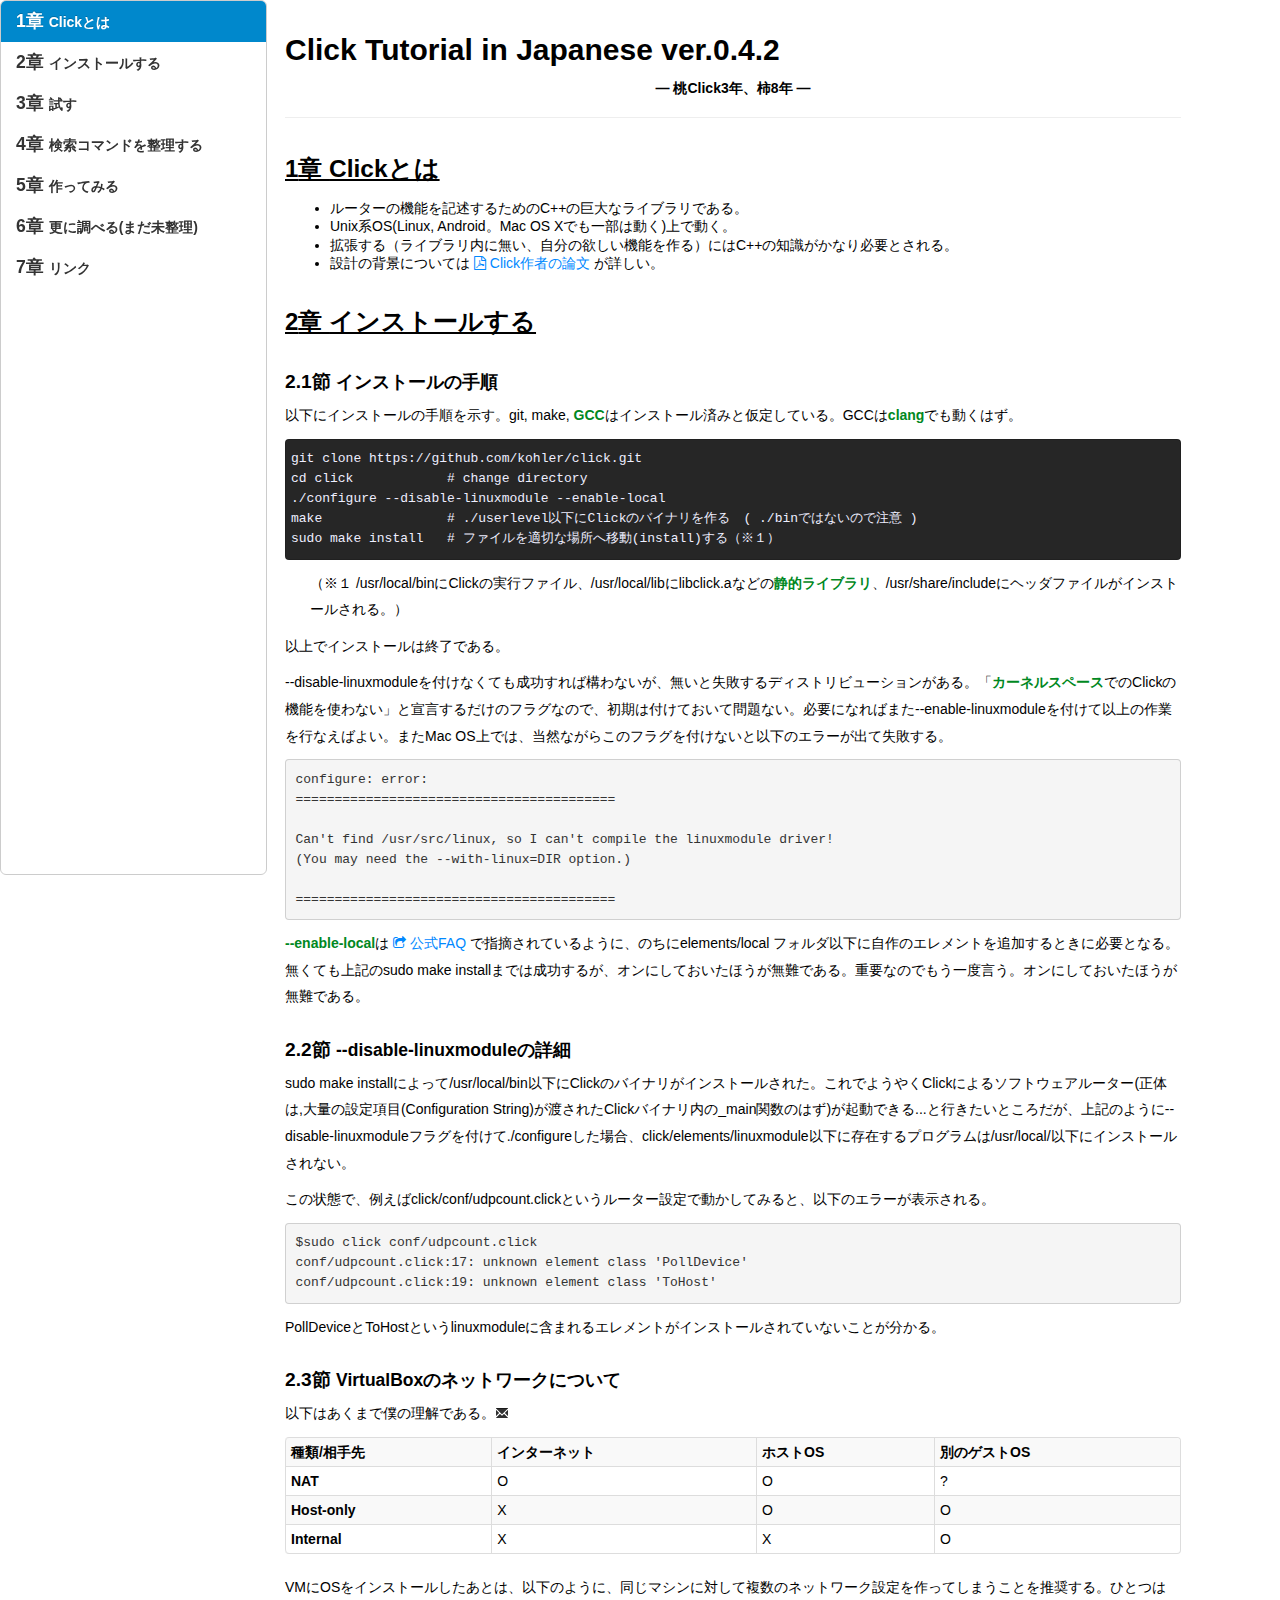
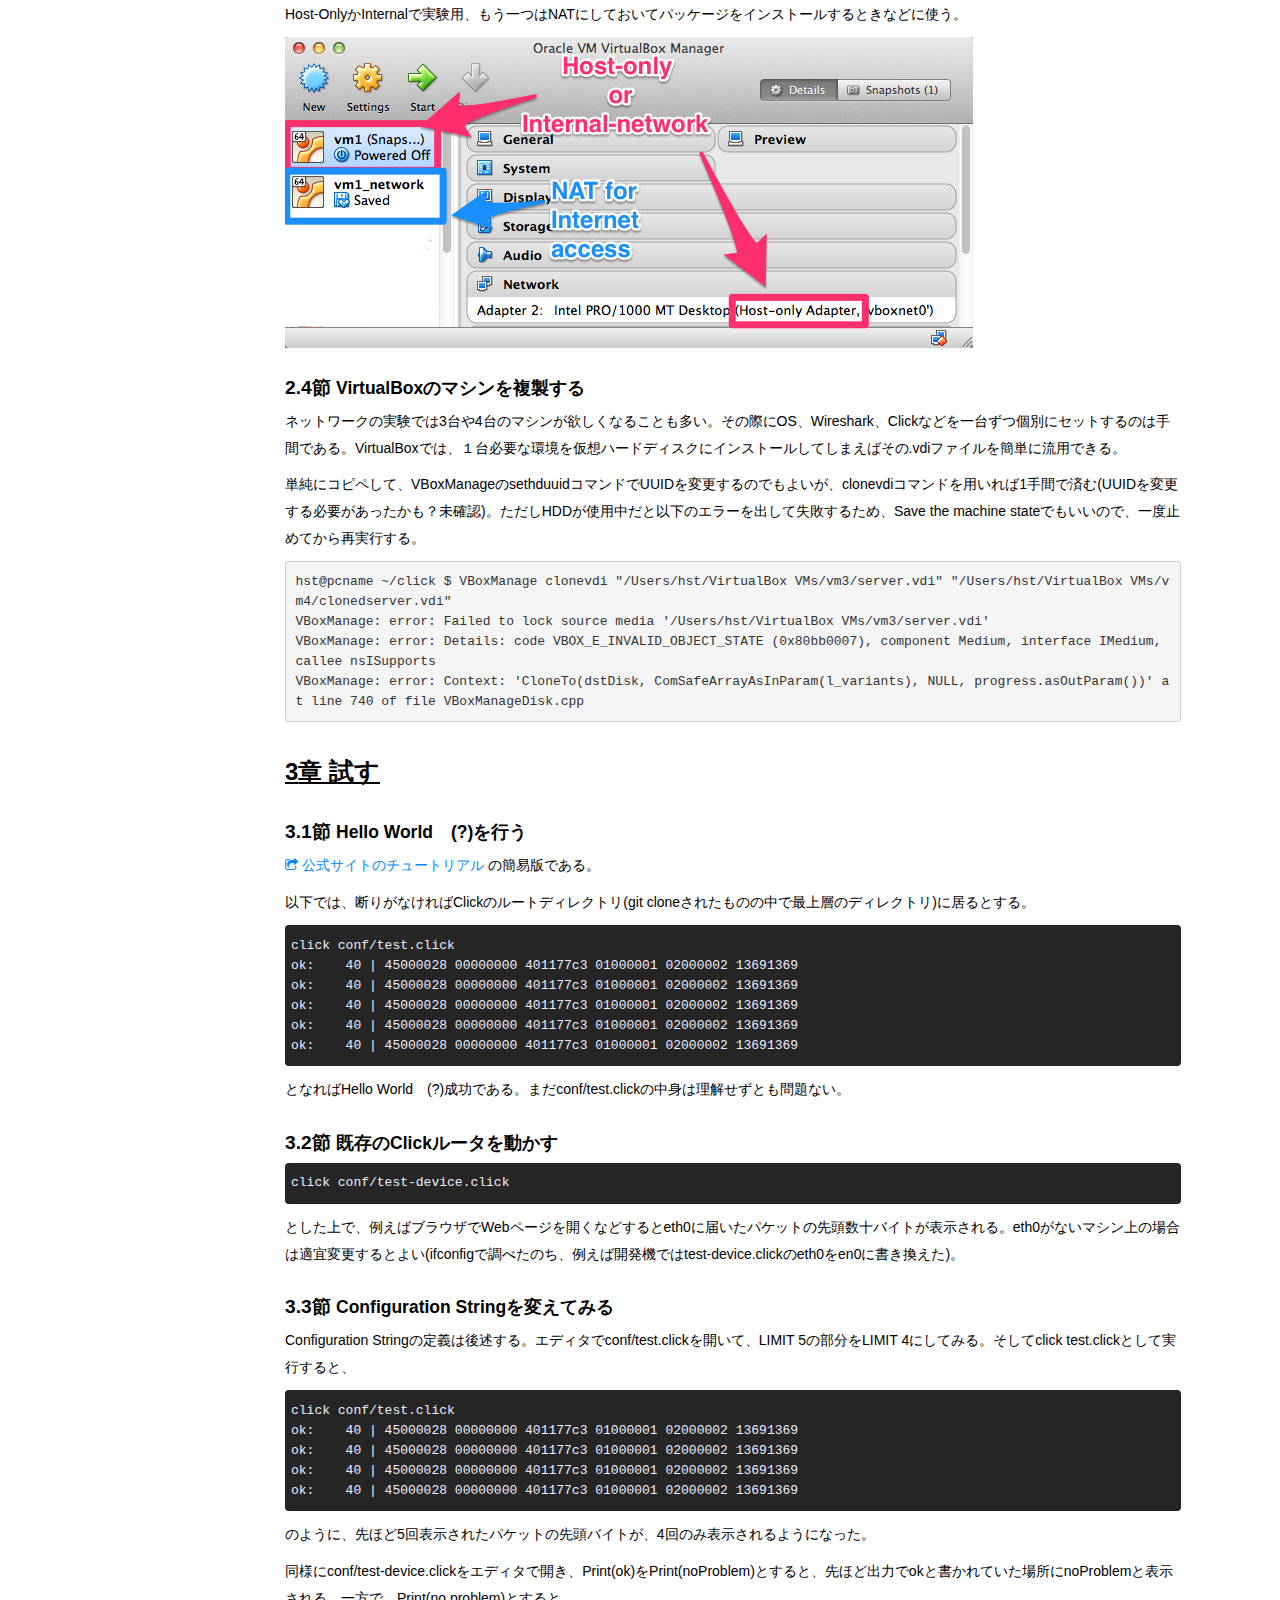
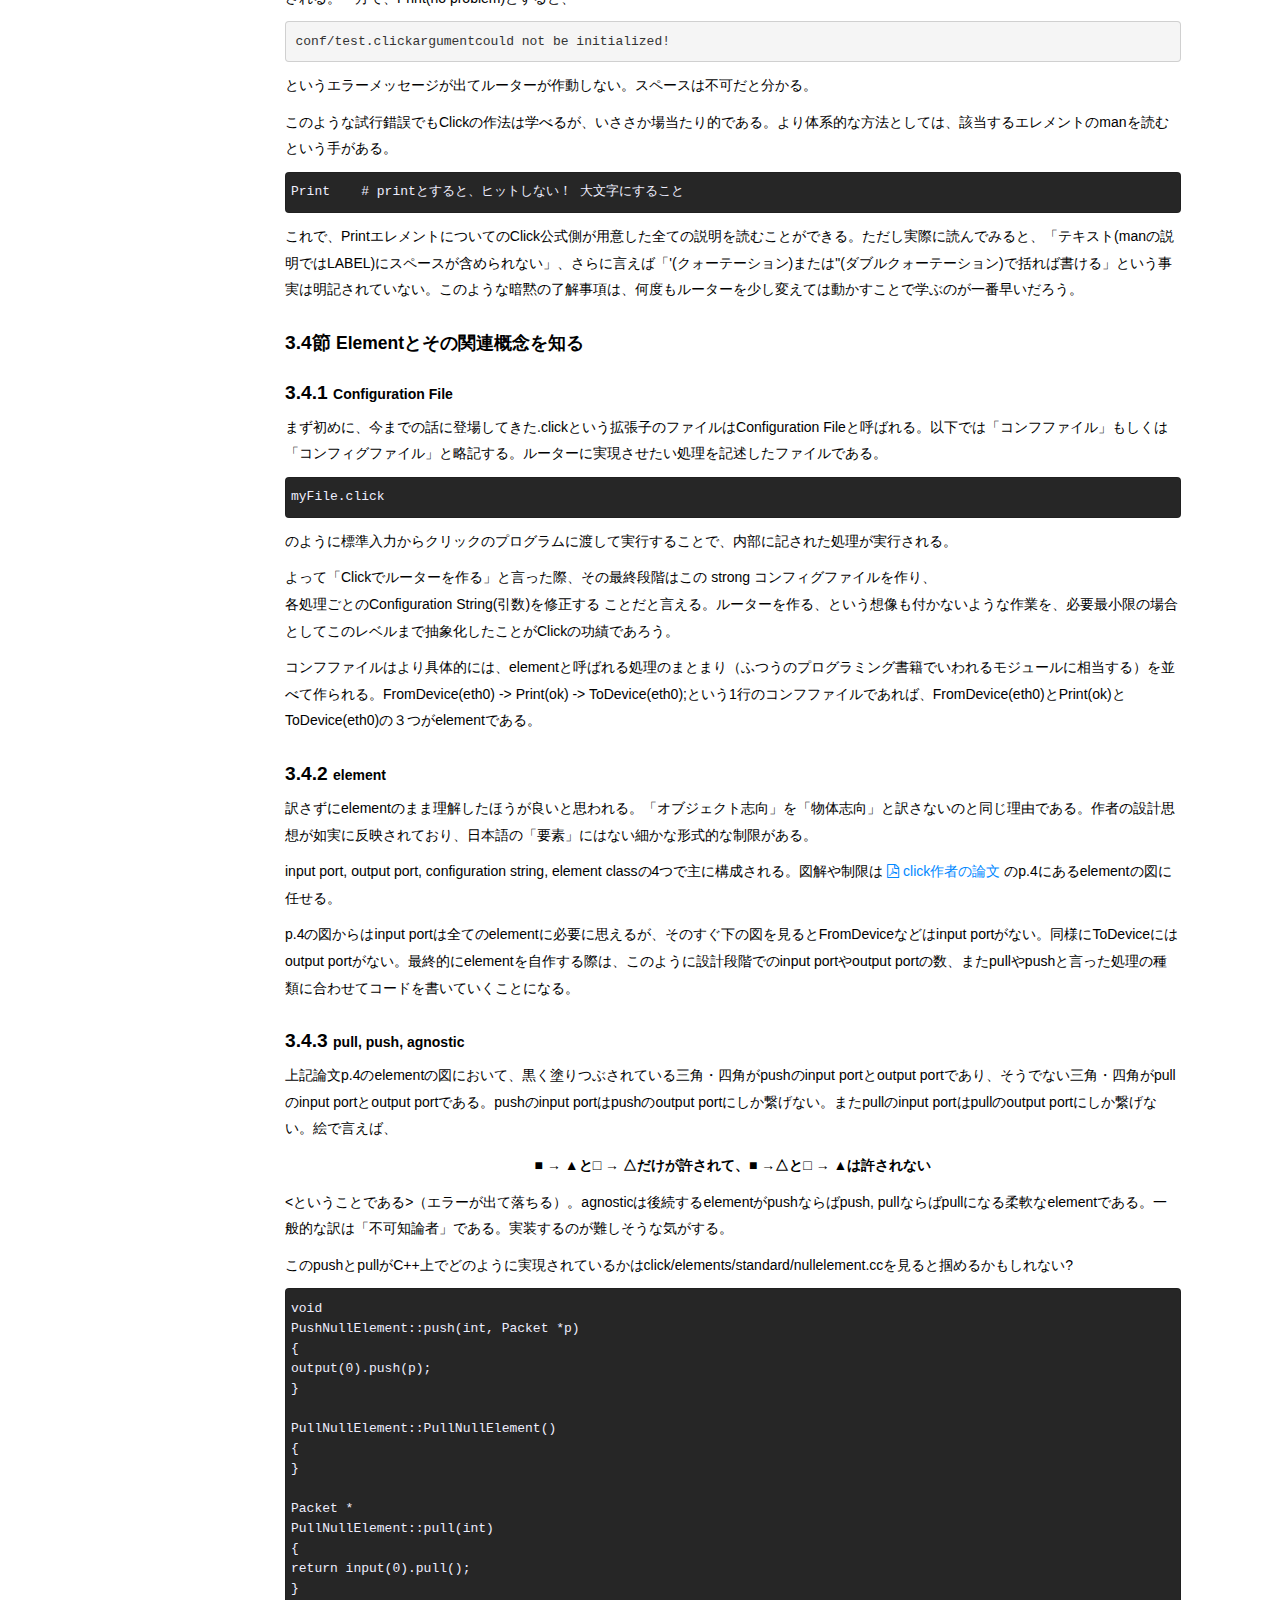
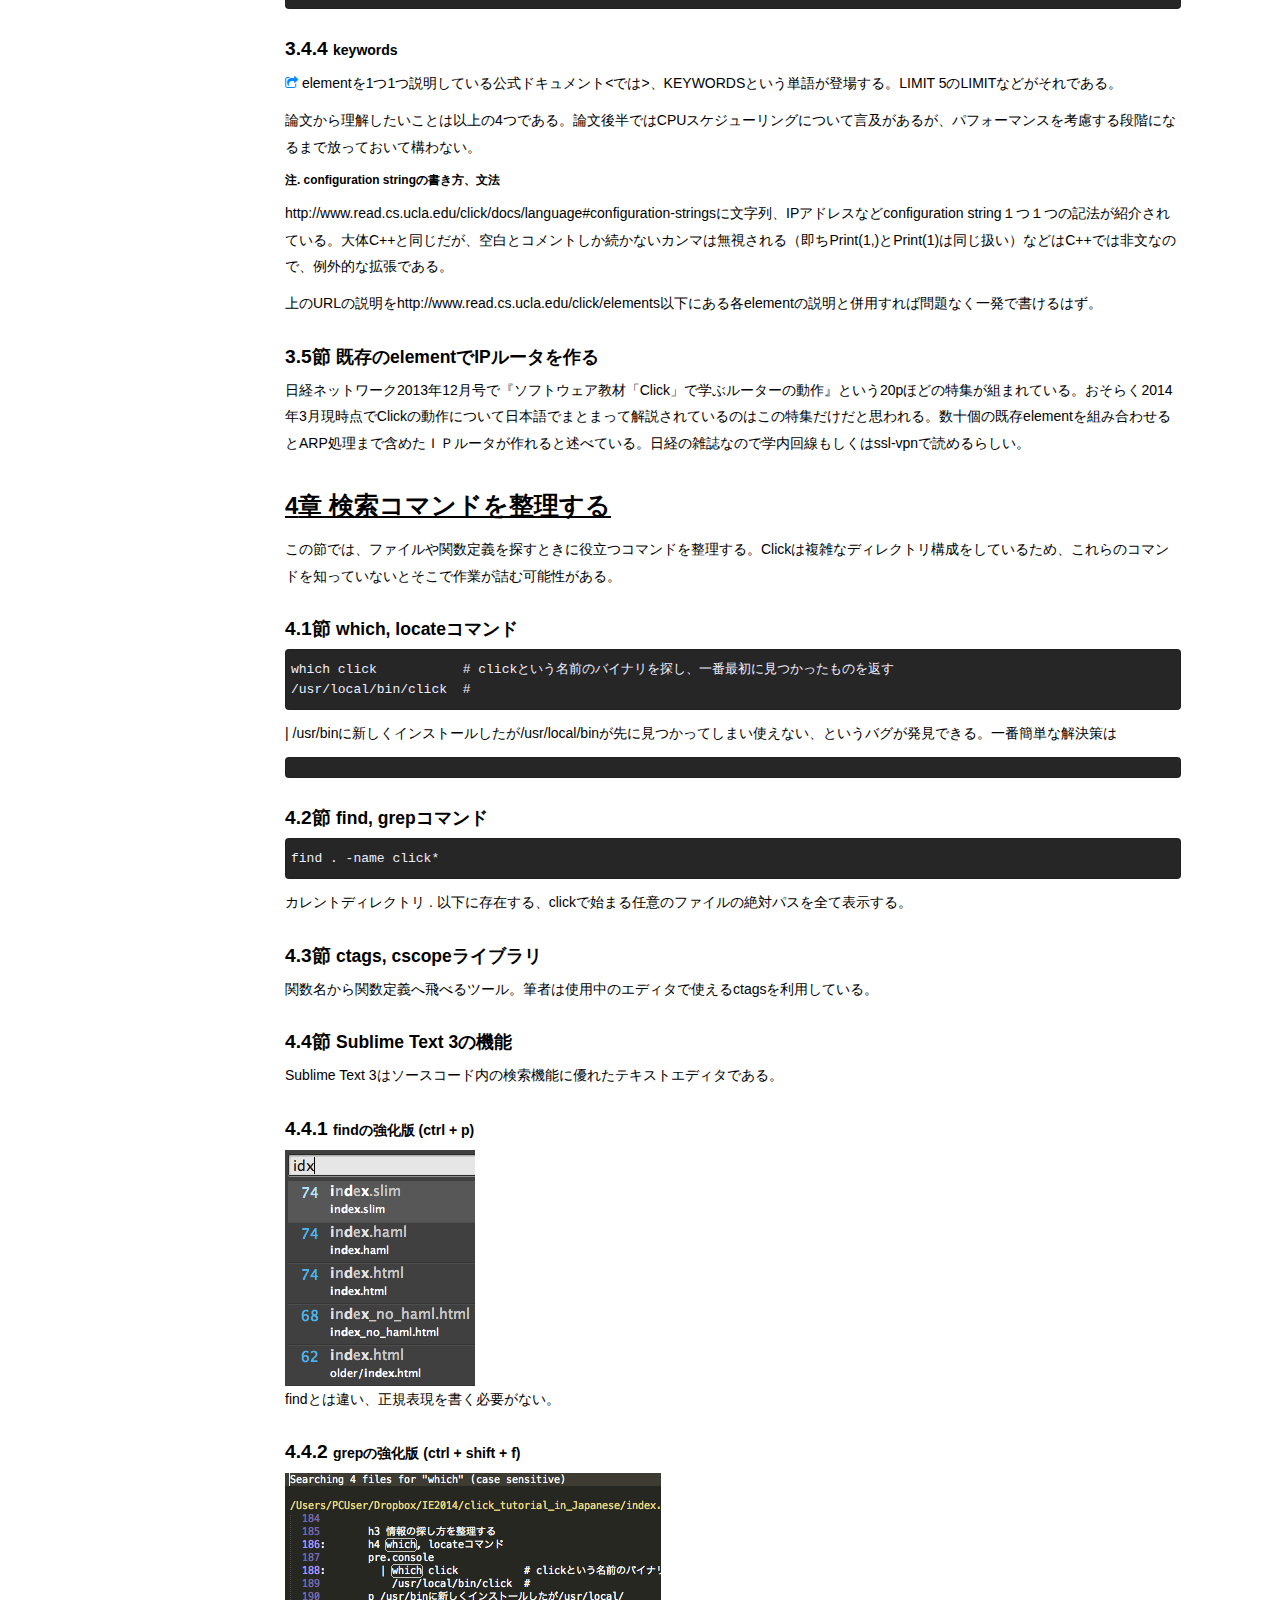
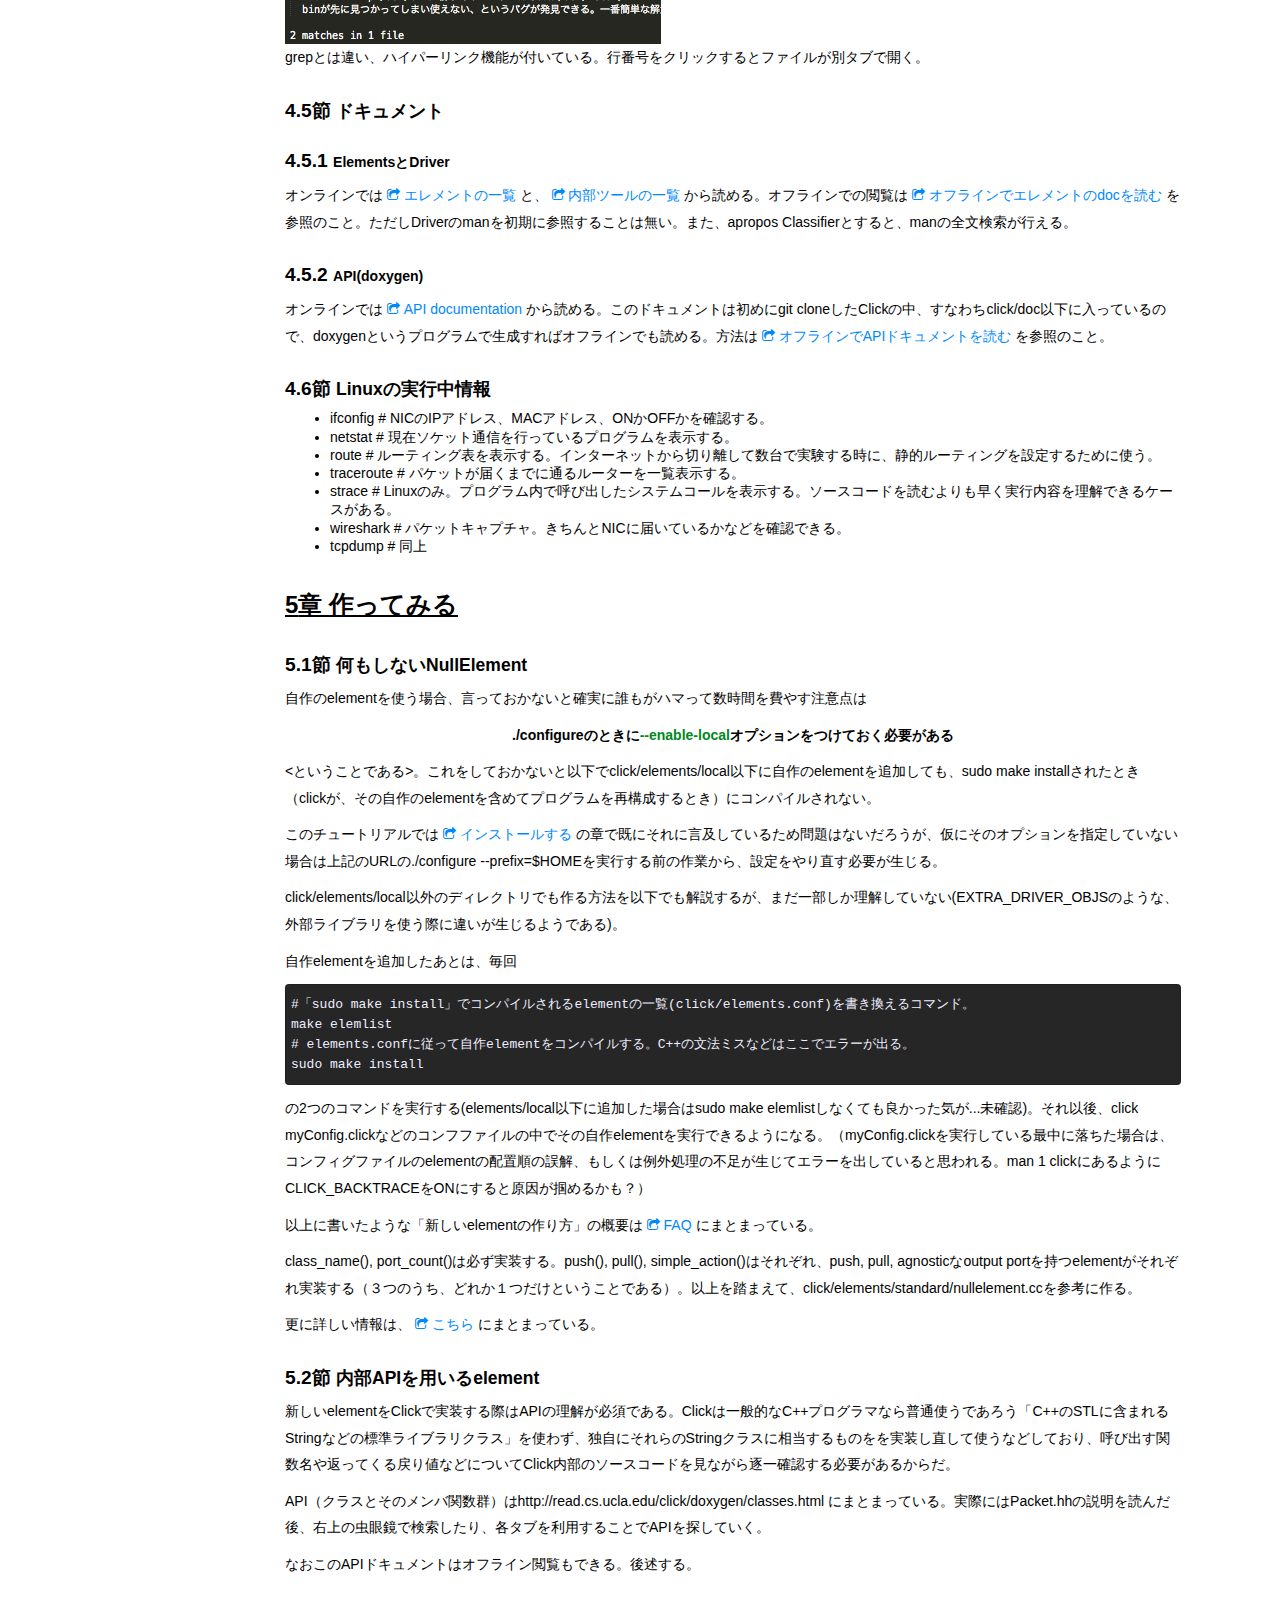
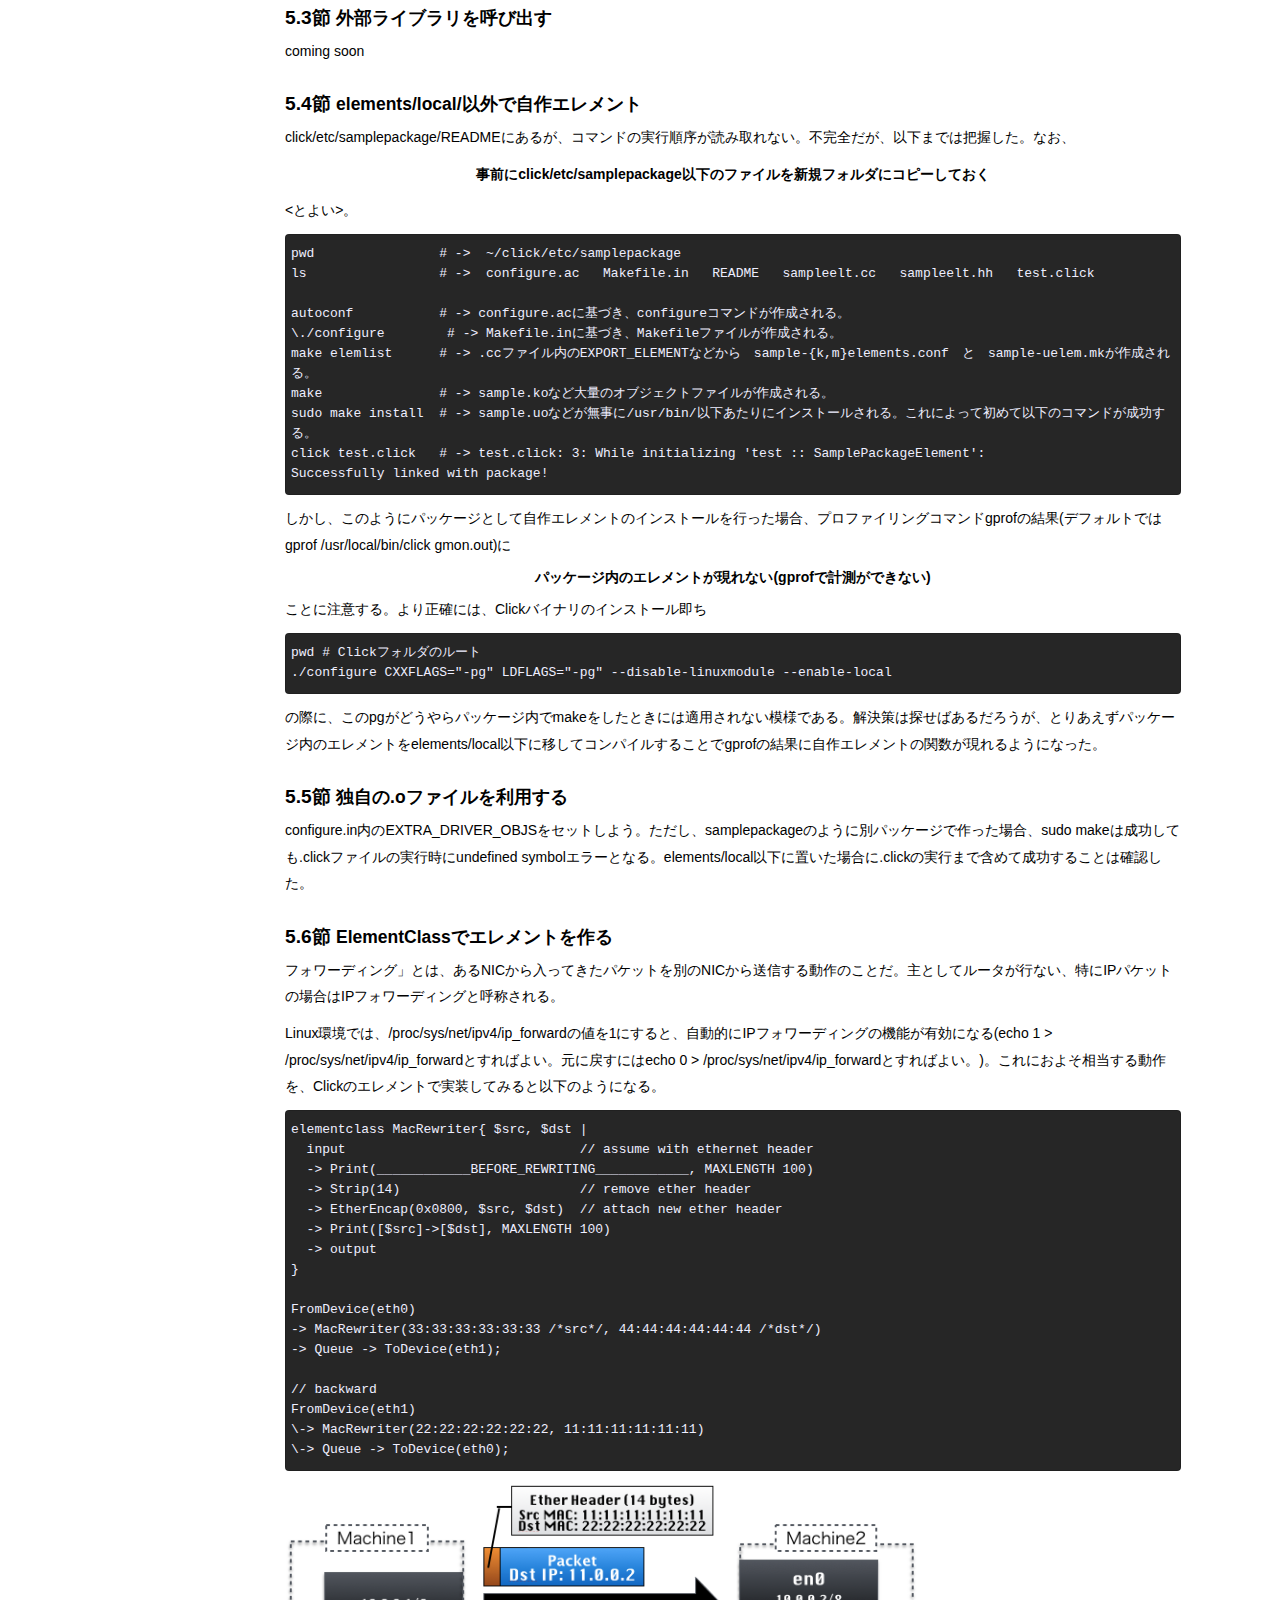
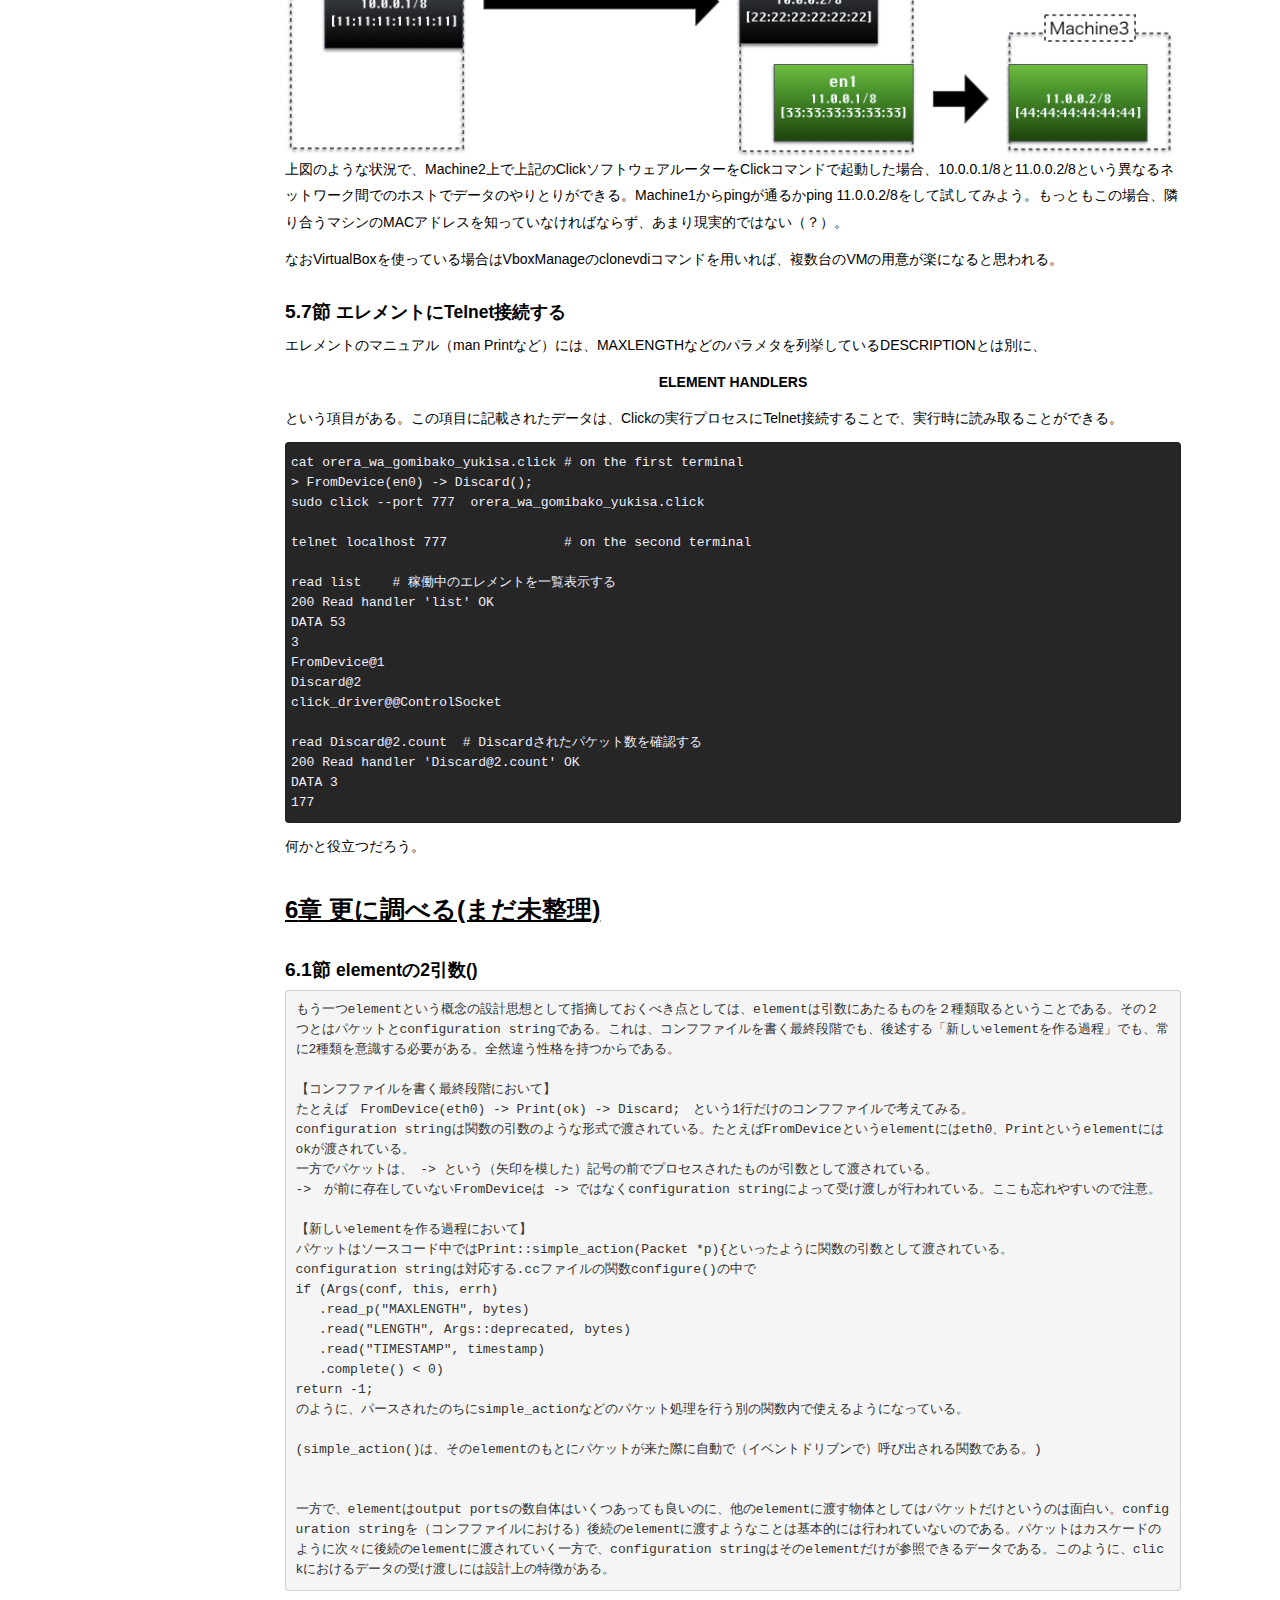
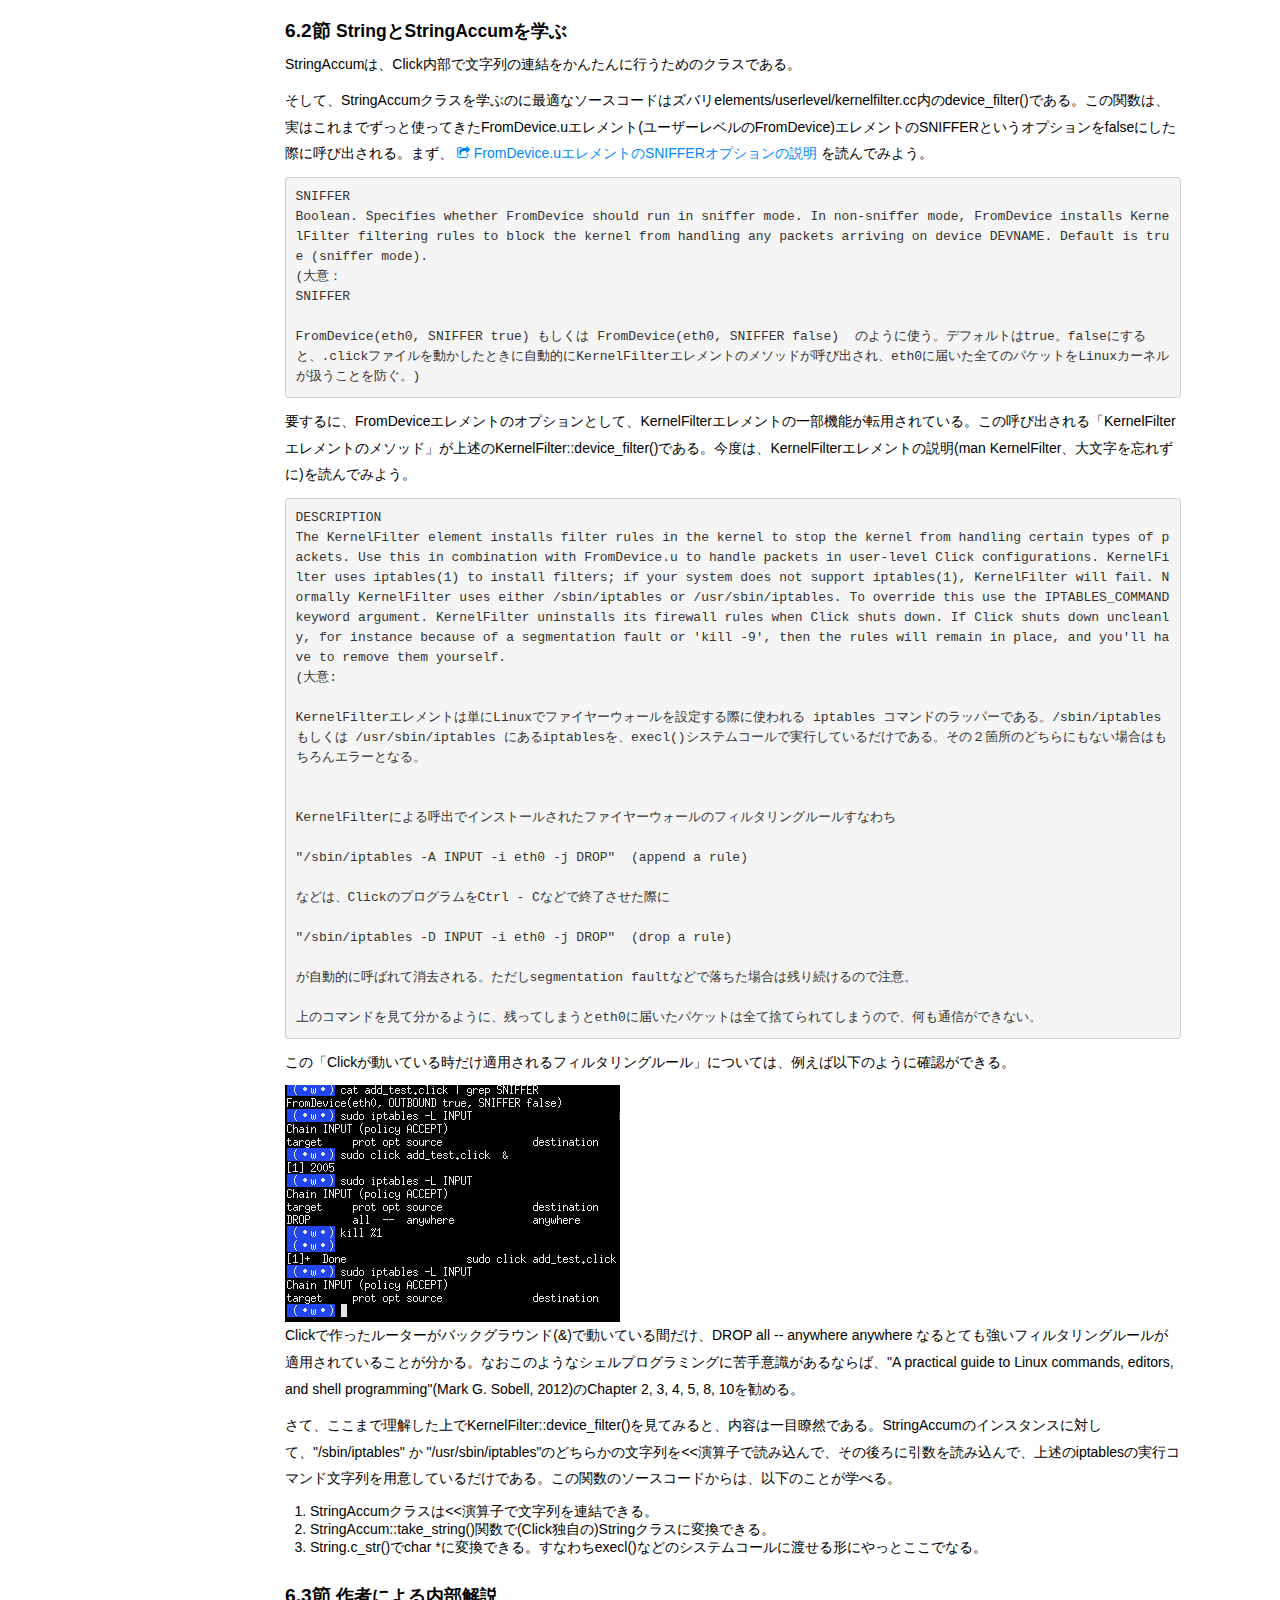
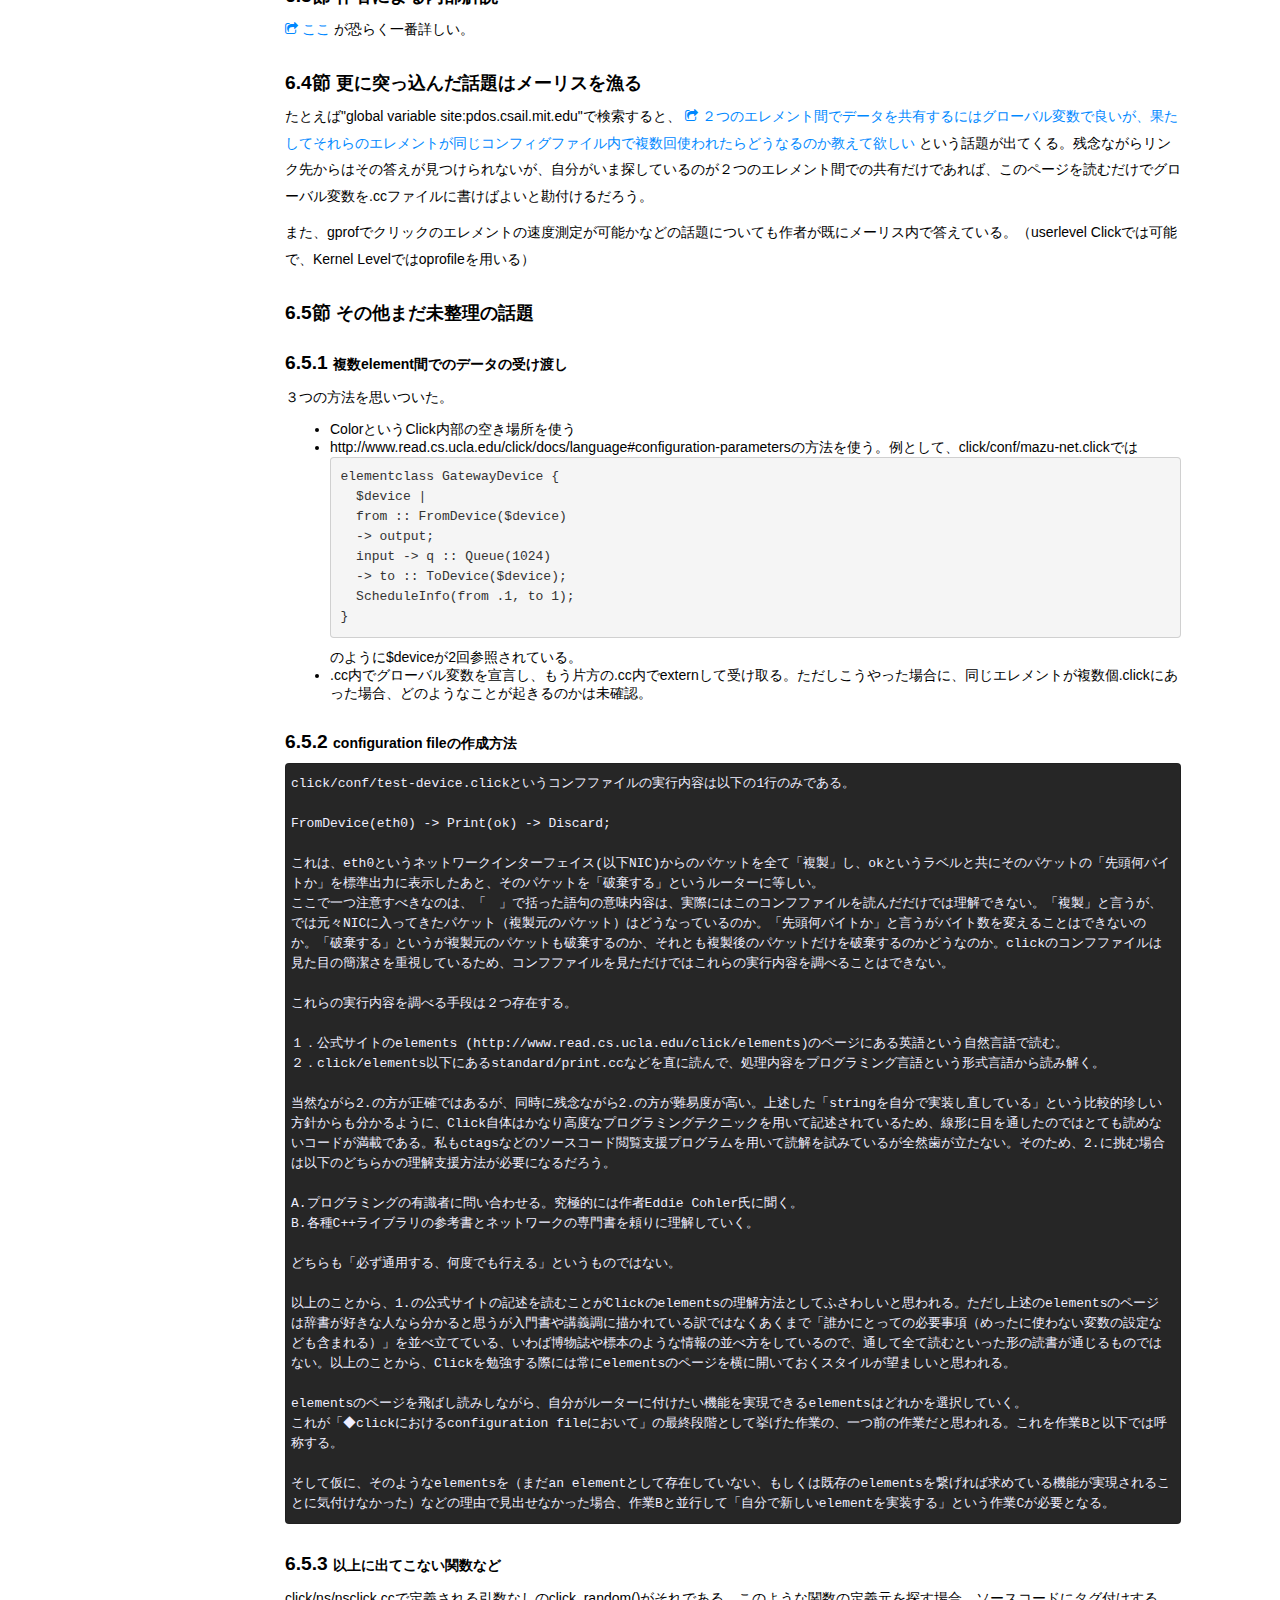
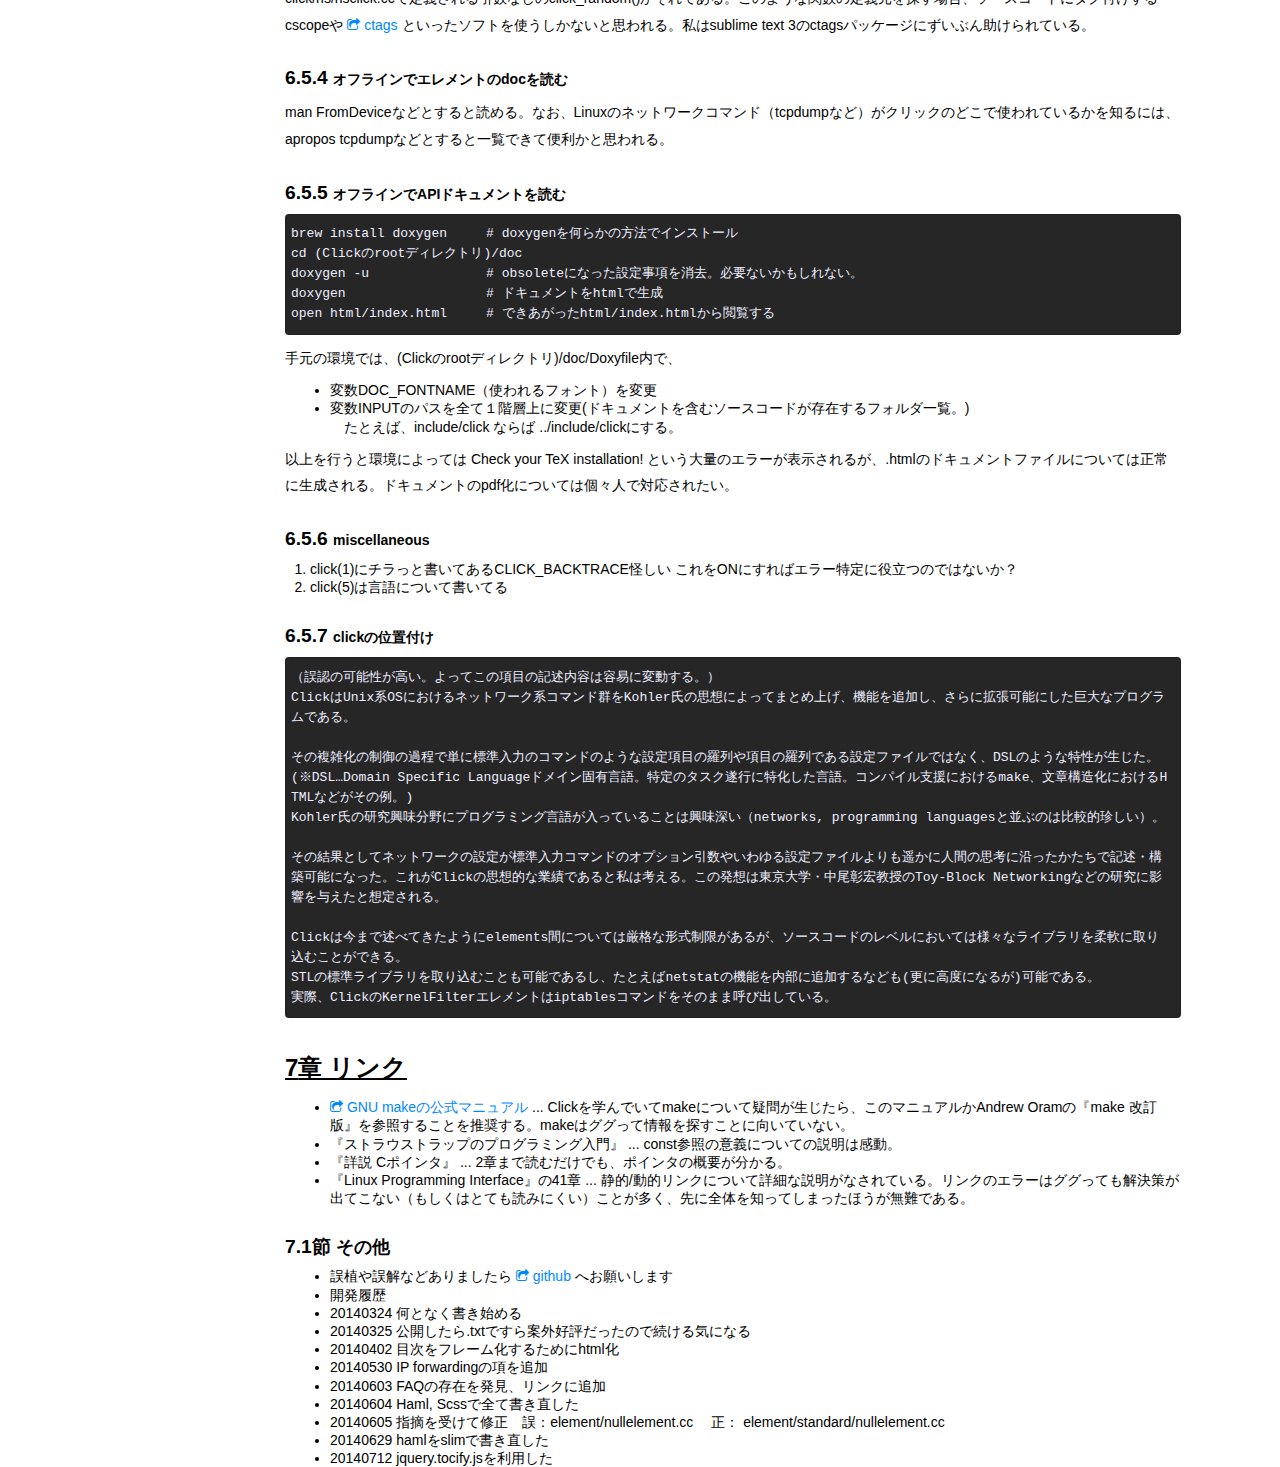
==== commit bdb9969f: "add dictionary function" ====
--- a/index.html
+++ b/index.html
@@ -5,6 +5,8 @@
     <link href="css/bootstrap-2.3.2.css" rel="stylesheet">
     <link href="css/jquery.tocify.css" rel="stylesheet">
     <link href="css/basic.css" rel="stylesheet">
+    <link href="css/replace.css" rel="stylesheet">
+    <link href="lib/fontawesome/font-awesome.css" rel="stylesheet">
     <script src="js/jquery-2.1.0.js"></script>
     <script src="js/jquery-ui-1.10.4.custom.js"></script>
     <script src="js/jquery.tocify.js"></script>
@@ -34,7 +36,7 @@
           拡張する（ライブラリ内に無い、自分の欲しい機能を作る）にはC++の知識がかなり必要とされる。
         </li>
         <li>
-          設計の背景については<a href="http://pdos.csail.mit.edu/papers/click:tocs00/paper.pdf">作者の論文</a>が詳しい。
+          設計の背景については <a href="http://pdos.csail.mit.edu/papers/click:tocs00/paper.pdf">Click作者の論文</a>が詳しい。
         </li>
       </ul>
       <h3 id="install-click">
@@ -44,7 +46,7 @@
         インストールの手順
       </h4>
       <p>
-        以下にインストールの手順を示す。git, make, g++はインストール済みと仮定している。g++はclangでも動くはず。
+        以下にインストールの手順を示す。git, make, GCCはインストール済みと仮定している。GCCはclangでも動くはず。
       </p>
       <pre class="console">git clone https://github.com/kohler/click.git
 cd click            # change directory
@@ -70,7 +72,7 @@
 
 =========================================</pre>
       <p>
-        --enable-localは<a href="http://read.cs.ucla.edu/click/faq#creating-your-own-elements">公式FAQ</a>で指摘されているように、のちにelements/local フォルダ以下に自作のエレメントを追加するときに必要となる。無くても上記のsudo make installまでは成功するが、オンにしておいたほうが無難だろう。
+        --enable-localは<a href="http://read.cs.ucla.edu/click/faq#creating-your-own-elements">公式FAQ</a>で指摘されているように、のちにelements/local フォルダ以下に自作のエレメントを追加するときに必要となる。無くても上記のsudo make installまでは成功するが、オンにしておいたほうが無難である。重要なのでもう一度言う。オンにしておいたほうが無難である。
       </p>
       <h4>
         --disable-linuxmoduleの詳細
@@ -169,10 +171,10 @@
 VBoxManage: error: Details: code VBOX_E_INVALID_OBJECT_STATE (0x80bb0007), component Medium, interface IMedium, callee nsISupports
 VBoxManage: error: Context: 'CloneTo(dstDisk, ComSafeArrayAsInParam(l_variants), NULL, progress.asOutParam())' at line 740 of file VBoxManageDisk.cpp</pre>
       <h3>
-        試してみる
+        試す
       </h3>
       <h4 id="hello-world">
-        Hello World相当のことを行う
+        Hello World　(?)を行う
       </h4>
       <p>
         <a href="http://www.read.cs.ucla.edu/click/tutorial1#preparation">公式サイトのチュートリアル</a>の簡易版である。
@@ -187,7 +189,7 @@
 ok:    40 | 45000028 00000000 401177c3 01000001 02000002 13691369
 ok:    40 | 45000028 00000000 401177c3 01000001 02000002 13691369</pre>
       <p>
-        となればHello World成功である。まだconf/test.clickの中身は理解せずとも問題ない。
+        となればHello World　(?)成功である。まだconf/test.clickの中身は理解せずとも問題ない。
       </p>
       <h4 id="test-device">
         既存のClickルータを動かす
@@ -294,7 +296,7 @@
         注. configuration stringの書き方、文法
       </h6>
       <p>
-        http://www.read.cs.ucla.edu/click/docs/language#configuration-stringsに文字列、IPアドレスなどconfiguration string１つ１つの記法が紹介されている。大体C++と同じだが、空白とコメントしか続かないカンマは無視される（即ちPrint(1,)とPrint(1)は同じ扱い）などはC++ではエラーが出る文法なので、例外的な拡張である。
+        http://www.read.cs.ucla.edu/click/docs/language#configuration-stringsに文字列、IPアドレスなどconfiguration string１つ１つの記法が紹介されている。大体C++と同じだが、空白とコメントしか続かないカンマは無視される（即ちPrint(1,)とPrint(1)は同じ扱い）などはC++では非文なので、例外的な拡張である。
       </p>
       <p>
         上のURLの説明をhttp://www.read.cs.ucla.edu/click/elements以下にある各elementの説明と併用すれば問題なく一発で書けるはず。
@@ -360,13 +362,13 @@
         ElementsとDriver
       </h5>
       <p>
-        オンラインでは<a href="http://www.read.cs.ucla.edu/click/elements">個別エレメントの紹介ページ</a>と、<a href="http://www.read.cs.ucla.edu/click/docs">内部ツールの紹介ページ</a>から読める。オフラインではman Printなどで読める。ただしDriverのmanを初期に参照することは無いだろう。また、apropos Classifierとすると、manの全文内検索が行える。
+        オンラインでは<a href="http://www.read.cs.ucla.edu/click/elements">エレメントの一覧</a>と、<a href="http://www.read.cs.ucla.edu/click/docs">内部ツールの一覧</a>から読める。オフラインでの閲覧は<a class="replace_my_text" href="#offline-element-doc"></a>を参照のこと。ただしDriverのmanを初期に参照することは無い。また、apropos Classifierとすると、manの全文検索が行える。
       </p>
       <h5>
         API(doxygen)
       </h5>
       <p>
-        オンラインでは<a href="http://read.cs.ucla.edu/click/doxygen/">API documentation</a>から読める。このドキュメントは初めにgit cloneしたClickの中、すなわちclick/doc以下に入っているので、doxygenというプログラムで生成すればオフラインでも読める。方法は<a href="#offline-doxygen">こちらの章</a>を参照のこと。
+        オンラインでは<a href="http://read.cs.ucla.edu/click/doxygen/">API documentation</a>から読める。このドキュメントは初めにgit cloneしたClickの中、すなわちclick/doc以下に入っているので、doxygenというプログラムで生成すればオフラインでも読める。方法は<a class="replace_my_text" href="#offline-doxygen-doc"></a>を参照のこと。
       </p>
       <h4>
         Linuxの実行中情報
@@ -404,7 +406,7 @@
         自作のelementを使う場合、言っておかないと確実に誰もがハマって数時間を費やす注意点は<strong>./configureのときに--enable-localオプションをつけておく必要がある</strong><ということである>。これをしておかないと以下でclick/elements/local以下に自作のelementを追加しても、sudo make installされたとき（clickが、その自作のelementを含めてプログラムを再構成するとき）にコンパイルされない。</ということである>
       </p>
       <p>
-        このチュートリアルでは<a href="#install-click">インストールする</a>の章で既にそれに言及しているため問題はないだろうが、仮にそのオプションを指定していない場合は上記のURLの./configure --prefix=$HOMEを実行する前の作業から、設定をやり直す必要が生じる。
+        このチュートリアルでは<a class="replace_my_text" href="#install-click"></a>の章で既にそれに言及しているため問題はないだろうが、仮にそのオプションを指定していない場合は上記のURLの./configure --prefix=$HOMEを実行する前の作業から、設定をやり直す必要が生じる。
       </p>
       <p>
         click/elements/local以外のディレクトリでも作る方法を以下でも解説するが、まだ一部しか理解していない(EXTRA_DRIVER_OBJSのような、外部ライブラリを使う際に違いが生じるようである)。
@@ -574,7 +576,7 @@
         StringAccumは、Click内部で文字列の連結をかんたんに行うためのクラスである。
       </p>
       <p>
-        そして、StringAccumクラスを学ぶのに最適なソースコードはズバリelements/userlevel/kernelfilter.cc内のdevice_filter()である。この関数は、実はこれまでずっと使ってきたFromDevice.uエレメント(ユーザーレベルのFromDevice)エレメントのSNIFFERというオプションをfalseにした際に呼び出される。まず、<a href="http://www.read.cs.ucla.edu/click/elements/fromdevice.u#description">FromDevice.uエレメントのSNIFFERオプションの説明</a><を読んでみよう>。</を読んでみよう>
+        そして、StringAccumクラスを学ぶのに最適なソースコードはズバリelements/userlevel/kernelfilter.cc内のdevice_filter()である。この関数は、実はこれまでずっと使ってきたFromDevice.uエレメント(ユーザーレベルのFromDevice)エレメントのSNIFFERというオプションをfalseにした際に呼び出される。まず、<a href="http://www.read.cs.ucla.edu/click/elements/fromdevice.u#description">FromDevice.uエレメントのSNIFFERオプションの説明</a>を読んでみよう。
       </p>
       <pre>SNIFFER
 Boolean. Specifies whether FromDevice should run in sniffer mode. In non-sniffer mode, FromDevice installs KernelFilter filtering rules to block the kernel from handling any packets arriving on device DEVNAME. Default is true (sniffer mode).
@@ -691,13 +693,13 @@
       <p>
         click/ns/nsclick.ccで定義される引数なしのclick_random()がそれである。このような関数の定義元を探す場合、ソースコードにタグ付けするcscopeや<a href="http://ctags.sourceforge.net/">ctags</a>といったソフトを使うしかないと思われる。私はsublime text 3のctagsパッケージにずいぶん助けられている。
       </p>
-      <h5>
+      <h5 id="offline-element-doc">
         オフラインでエレメントのdocを読む
       </h5>
       <p>
         man FromDeviceなどとすると読める。なお、Linuxのネットワークコマンド（tcpdumpなど）がクリックのどこで使われているかを知るには、apropos tcpdumpなどとすると一覧できて便利かと思われる。
       </p>
-      <h5 id="offline-doxygen">
+      <h5 id="offline-doxygen-doc">
         オフラインでAPIドキュメントを読む
       </h5>
       <p Mac="" OS="" Xの場合=""></p>
--- a/css/basic.css
+++ b/css/basic.css
@@ -74,7 +74,7 @@
 }
 
 #right_frame a {
-  color: #08F;
+  color: #0088ff;
 }
 
 body {
@@ -186,3 +186,7 @@
   margin-bottom: 10px;
   margin-top: 10px;
 }
+
+.facolor {
+  color: #0088ff;
+}
--- a/css/replace.css
+++ b/css/replace.css
@@ -0,0 +1,45 @@
+.dictionary_entry {
+  position: relative;
+  color: #082;
+  font-weight: bold;
+}
+
+.dict_content {
+  display: none;
+  border: 1px solid #000;
+  -webkit-border-radius: 8px;
+  border-radius: 8px;
+  -webkit-border-radius: 8px;
+  border-radius: 8px;
+  -moz-border-radius: 8px;
+  -moz-border-radius: 8px;
+}
+.dict_content ul {
+  margin-left: 0px;
+  padding-left: 0px;
+}
+.dict_content ul li {
+  list-style-type: disc;
+  padding-left: 20px;
+}
+.dict_content ul :before {
+  content: "";
+}
+.dict_content:before {
+  content: "\f02d  ";
+  font-family: FontAwesome;
+  padding-right: 5px;
+  font-weight: normal;
+  font-style: normal;
+  display: inline;
+}
+
+.dict_visible {
+  margin-left: 30px;
+  display: block;
+  width: 250px;
+  position: absolute;
+  background-color: #FFF;
+  padding: 5px;
+  z-index: 100;
+}
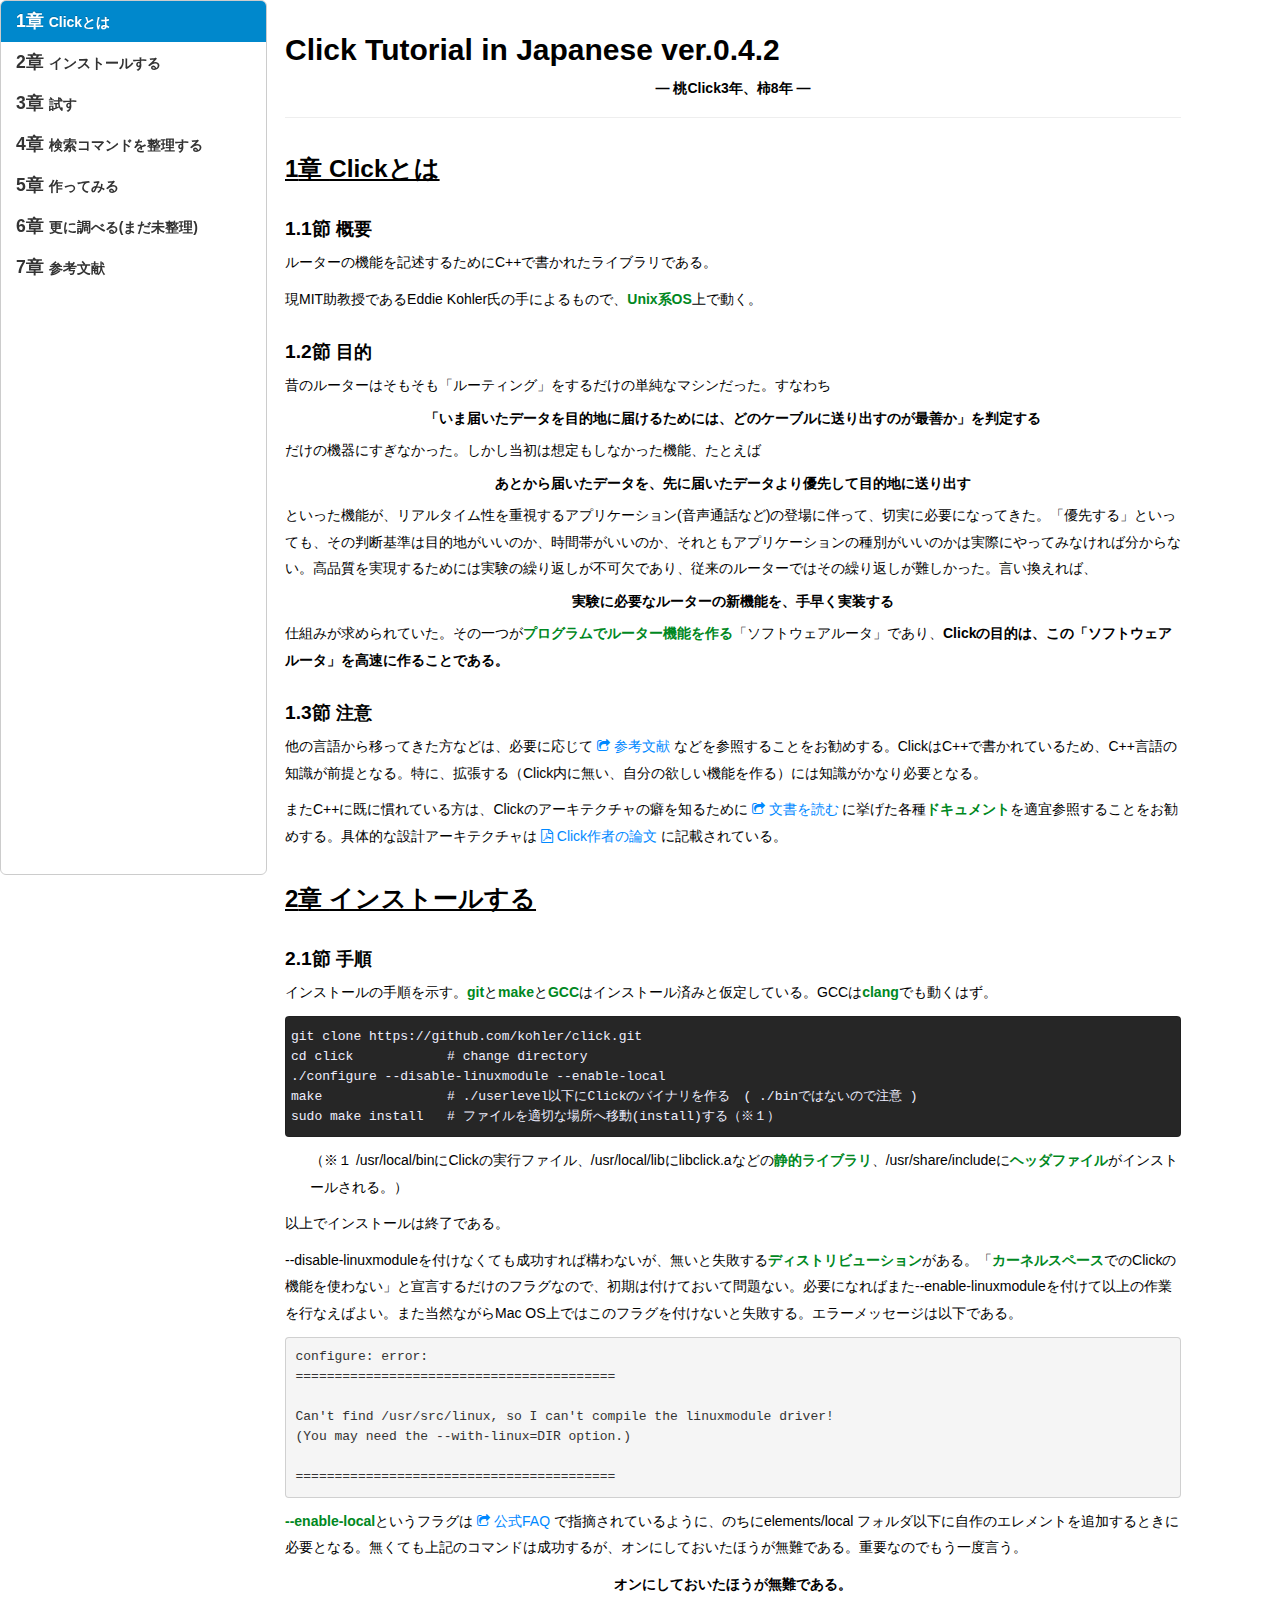
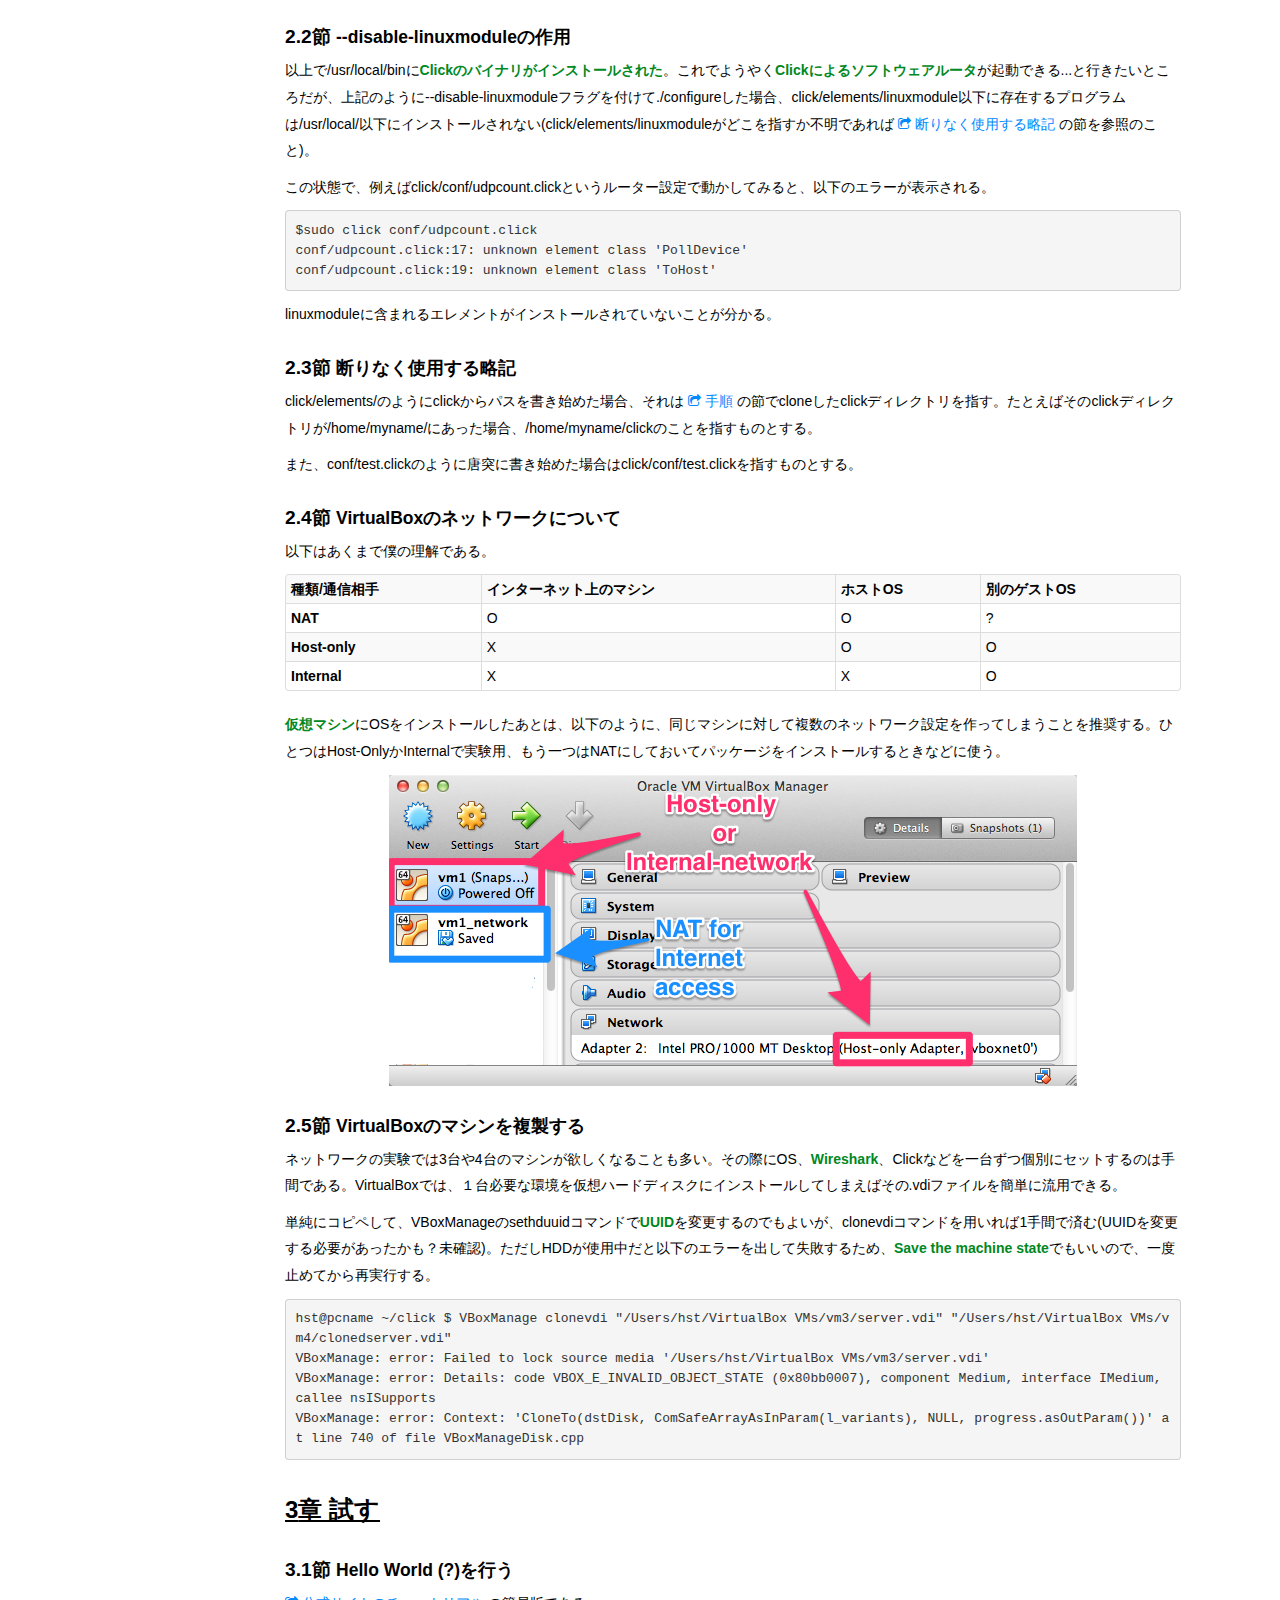
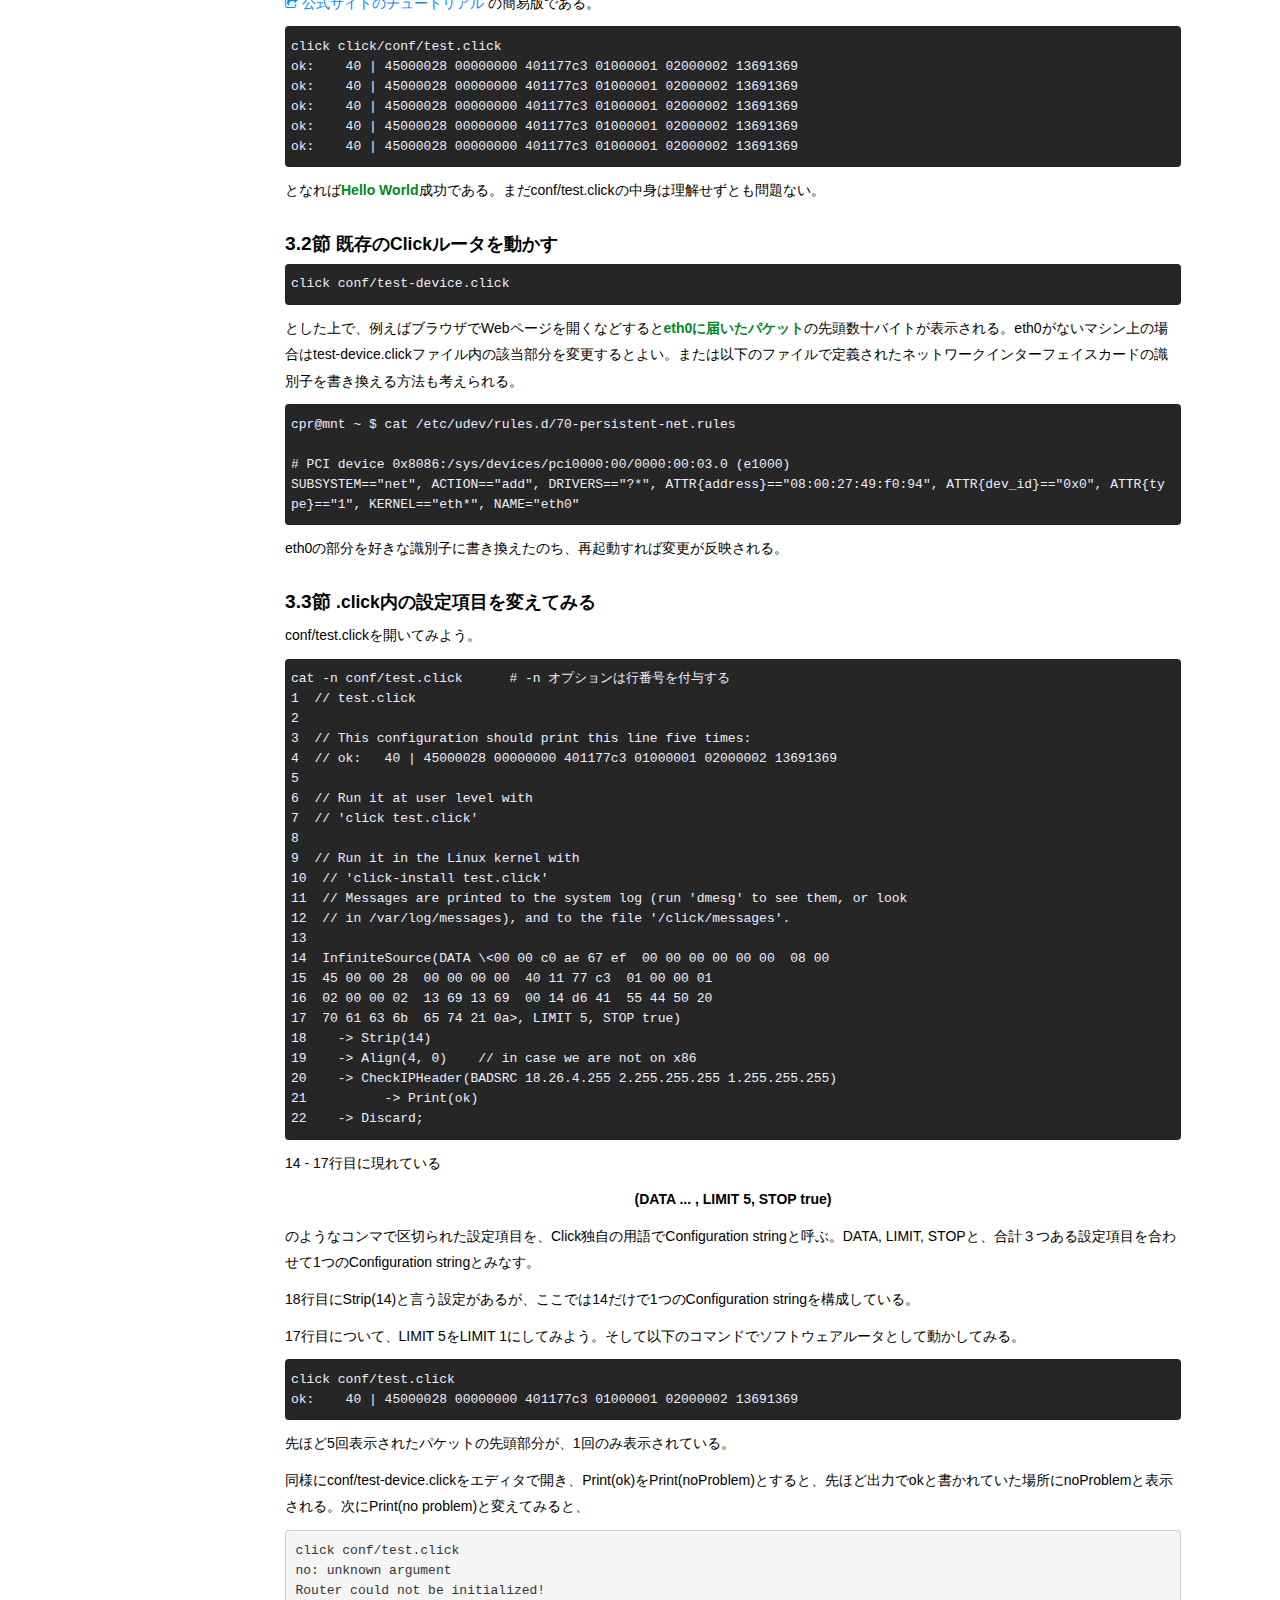
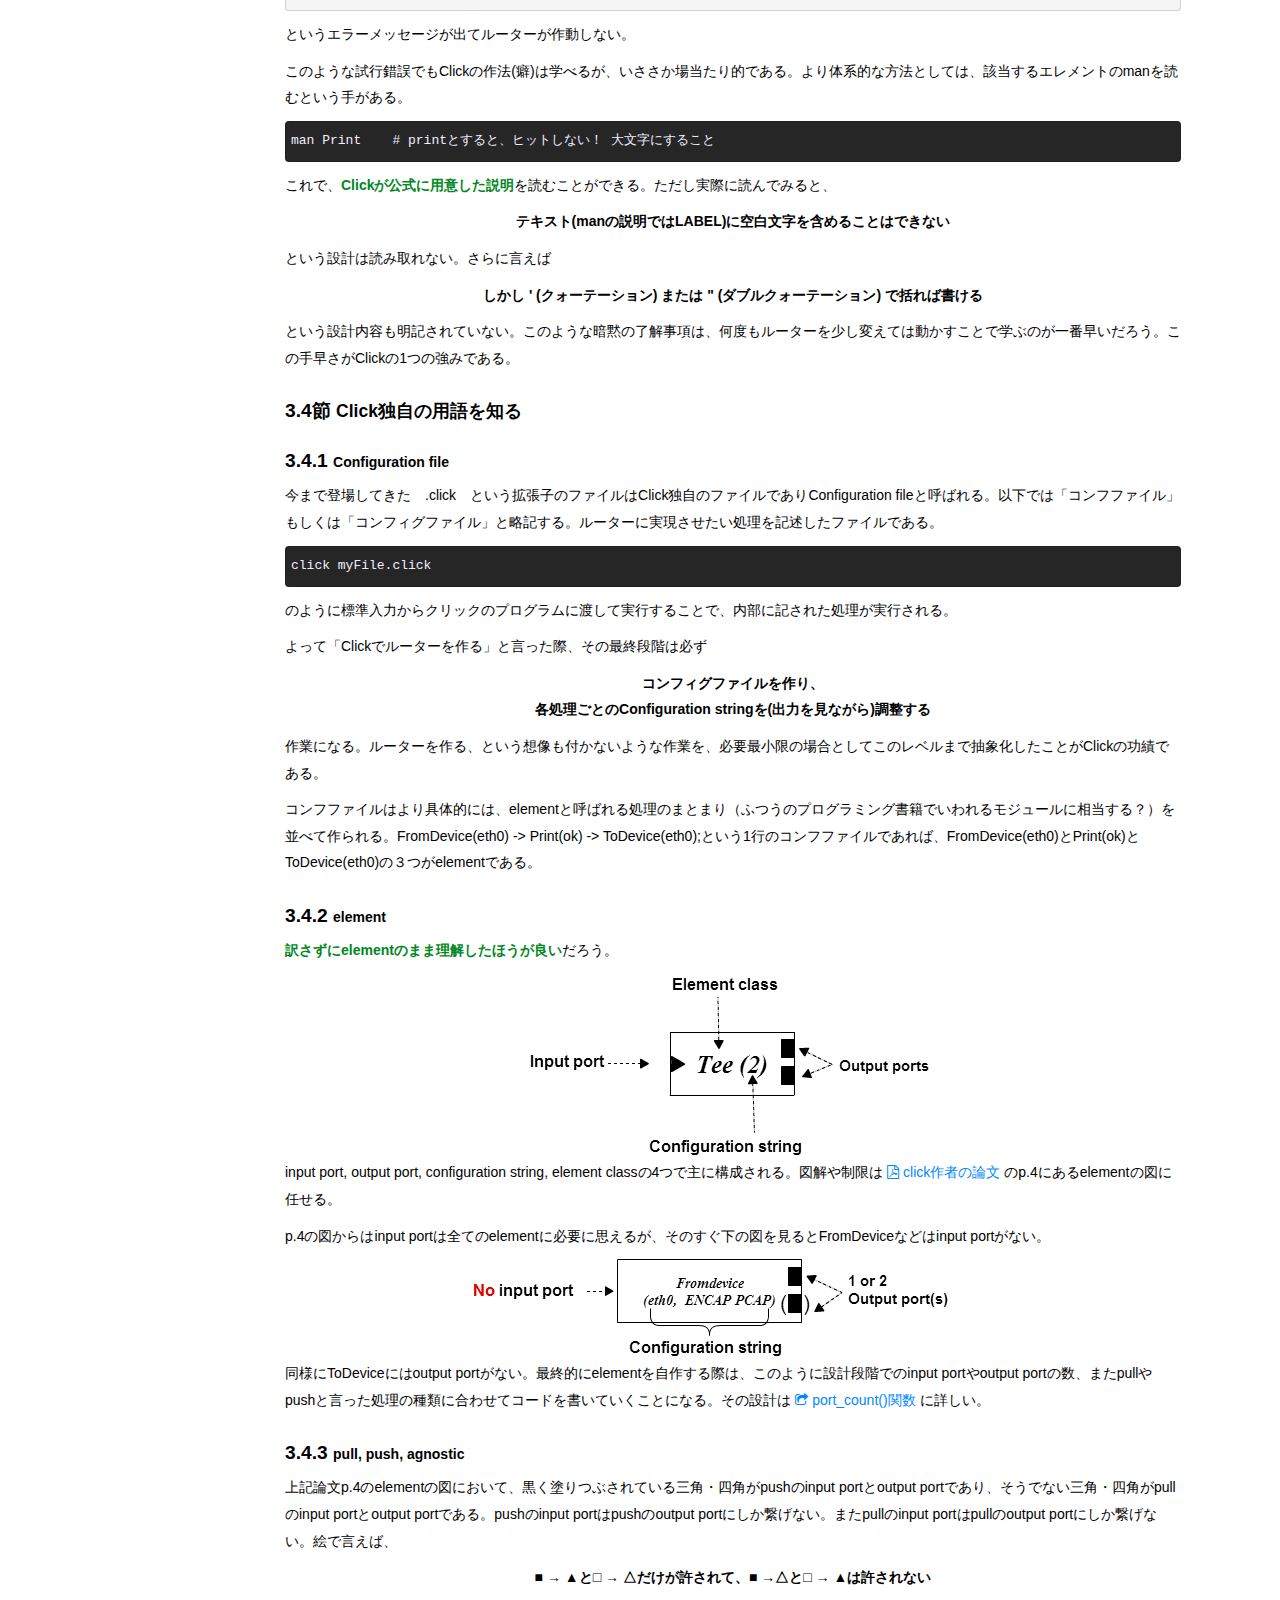
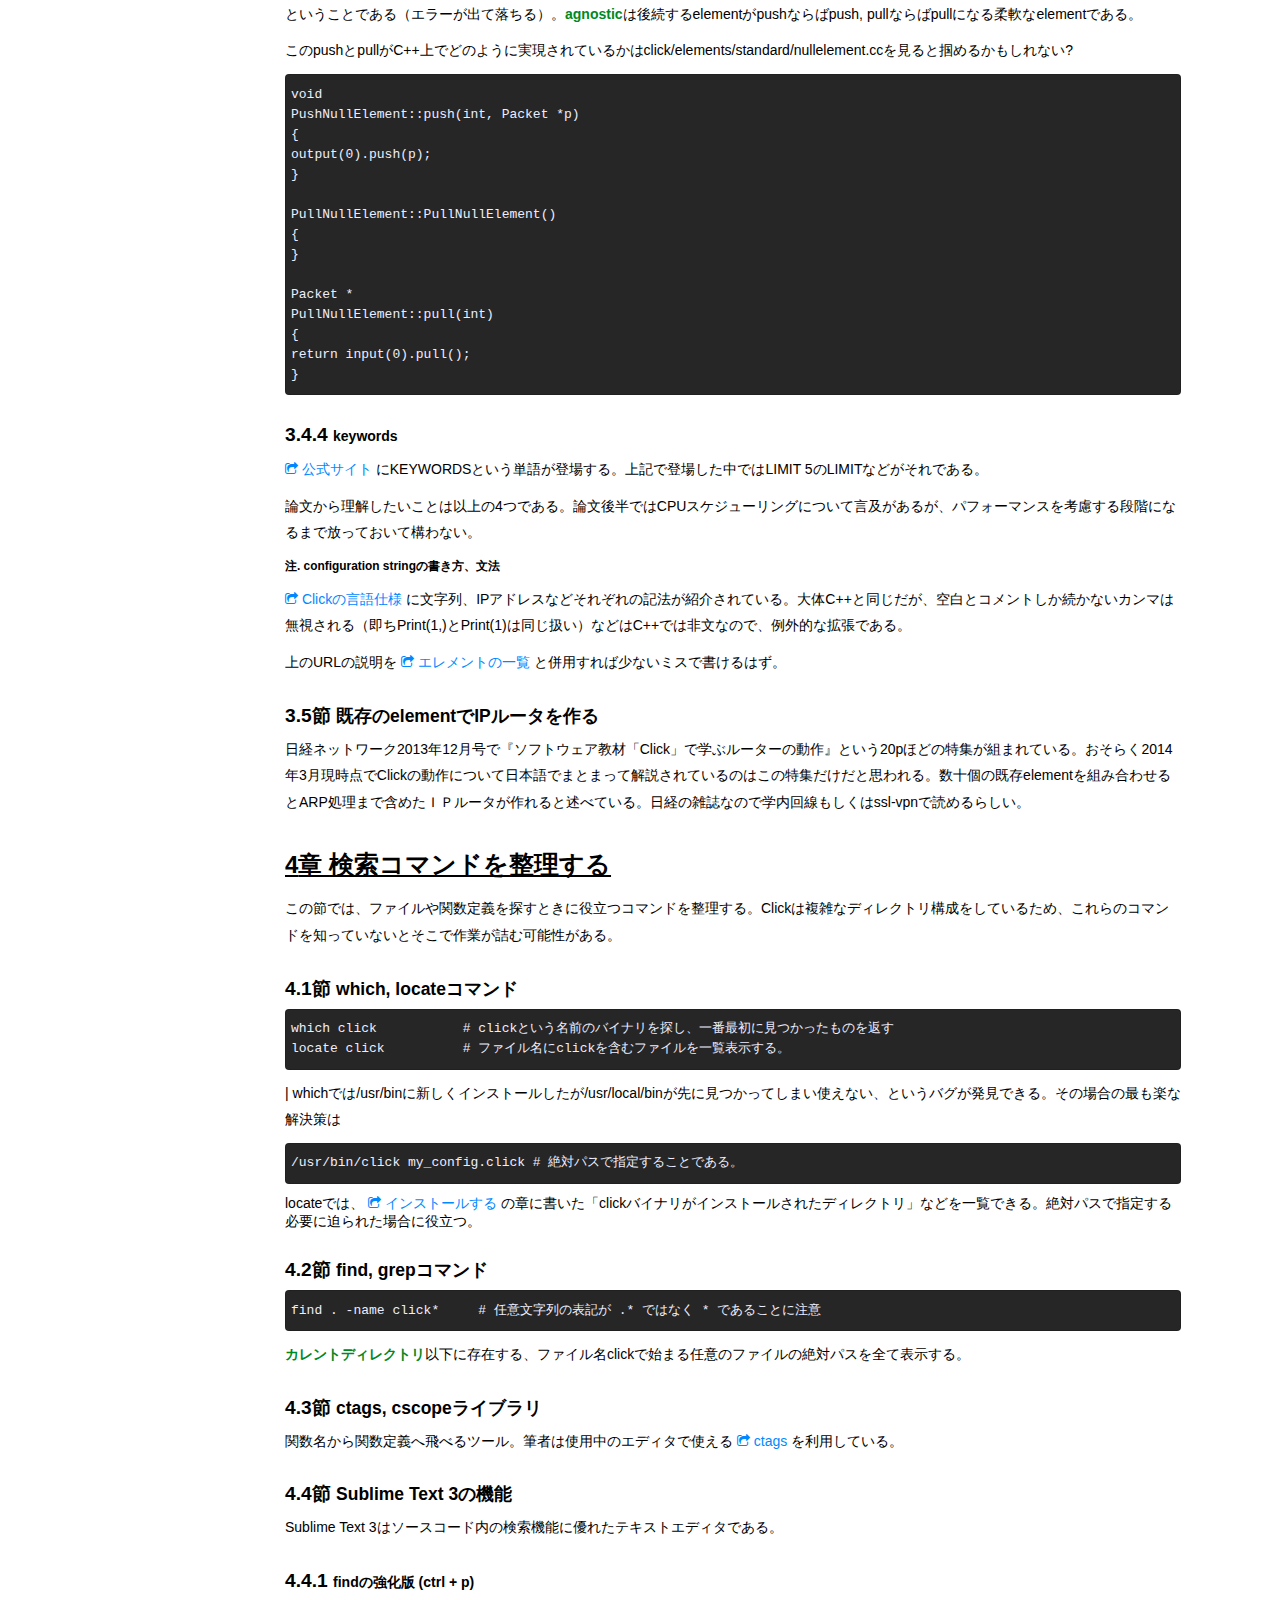
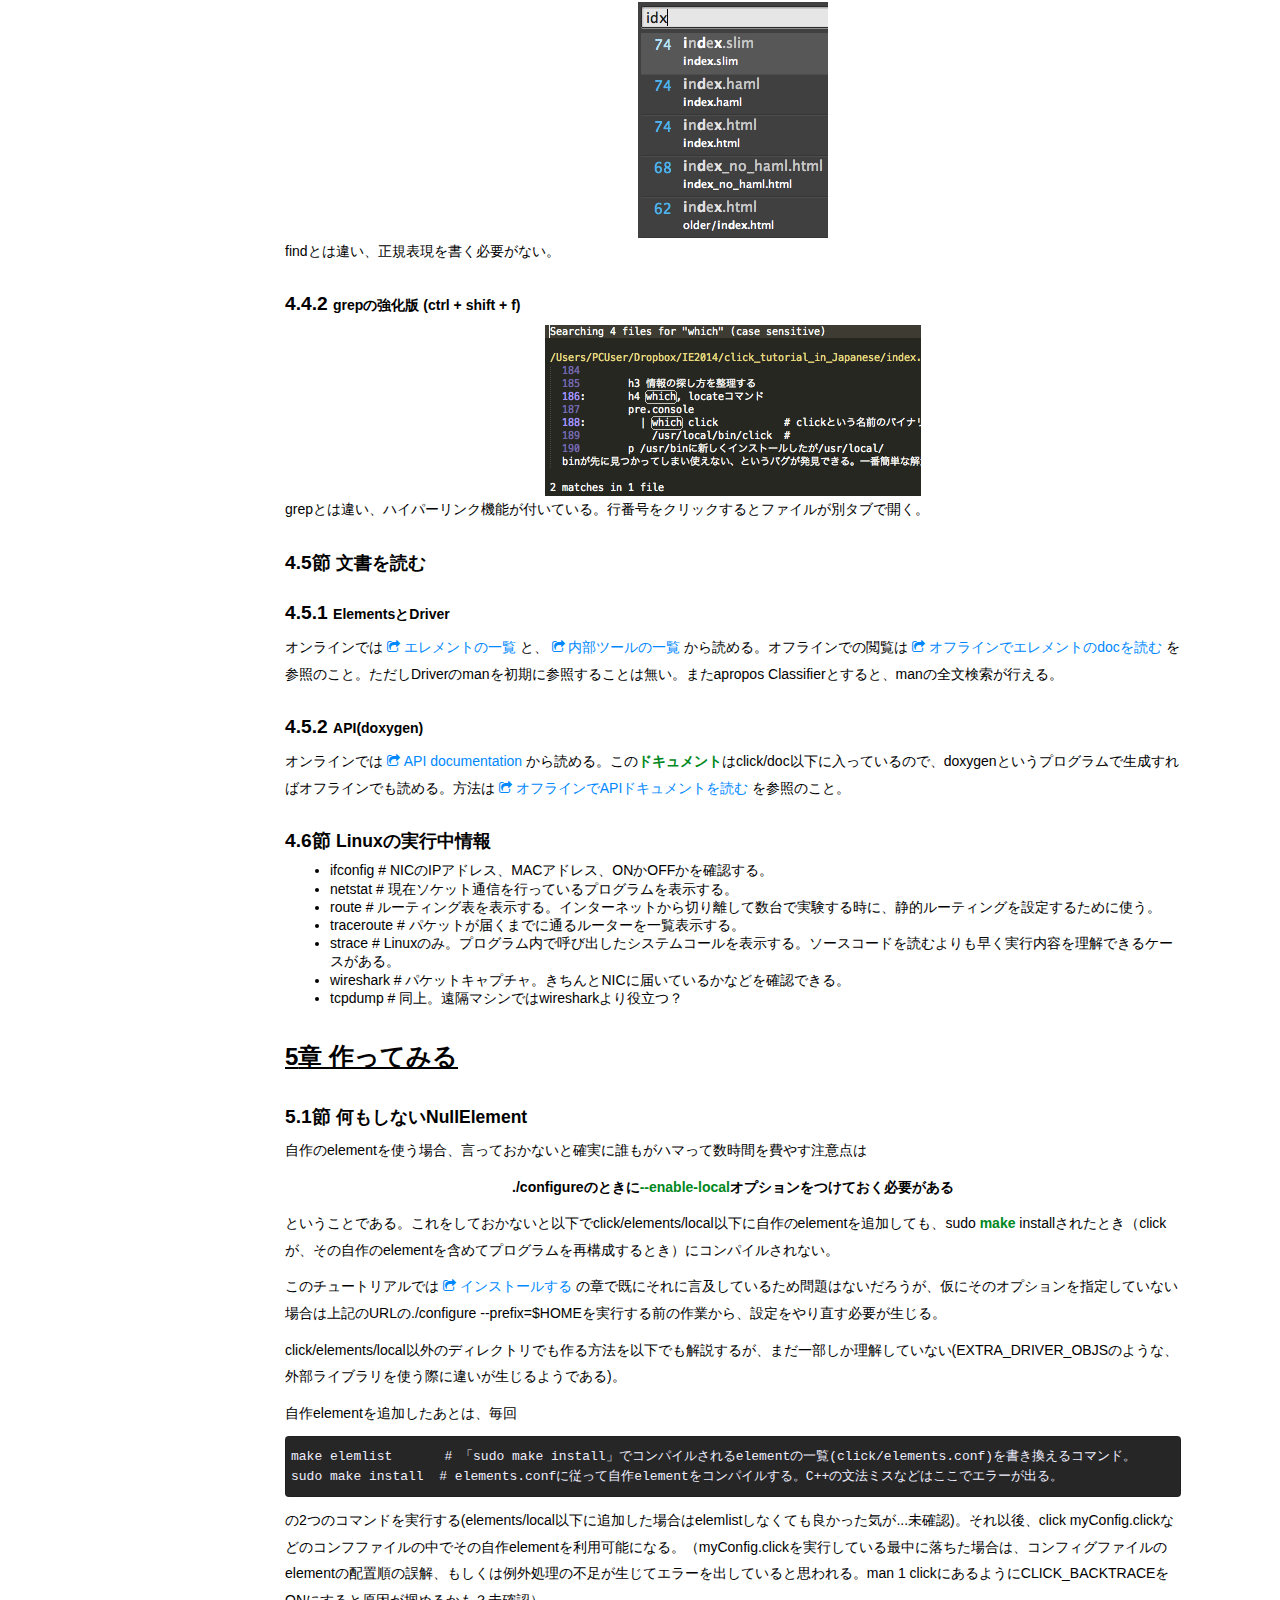
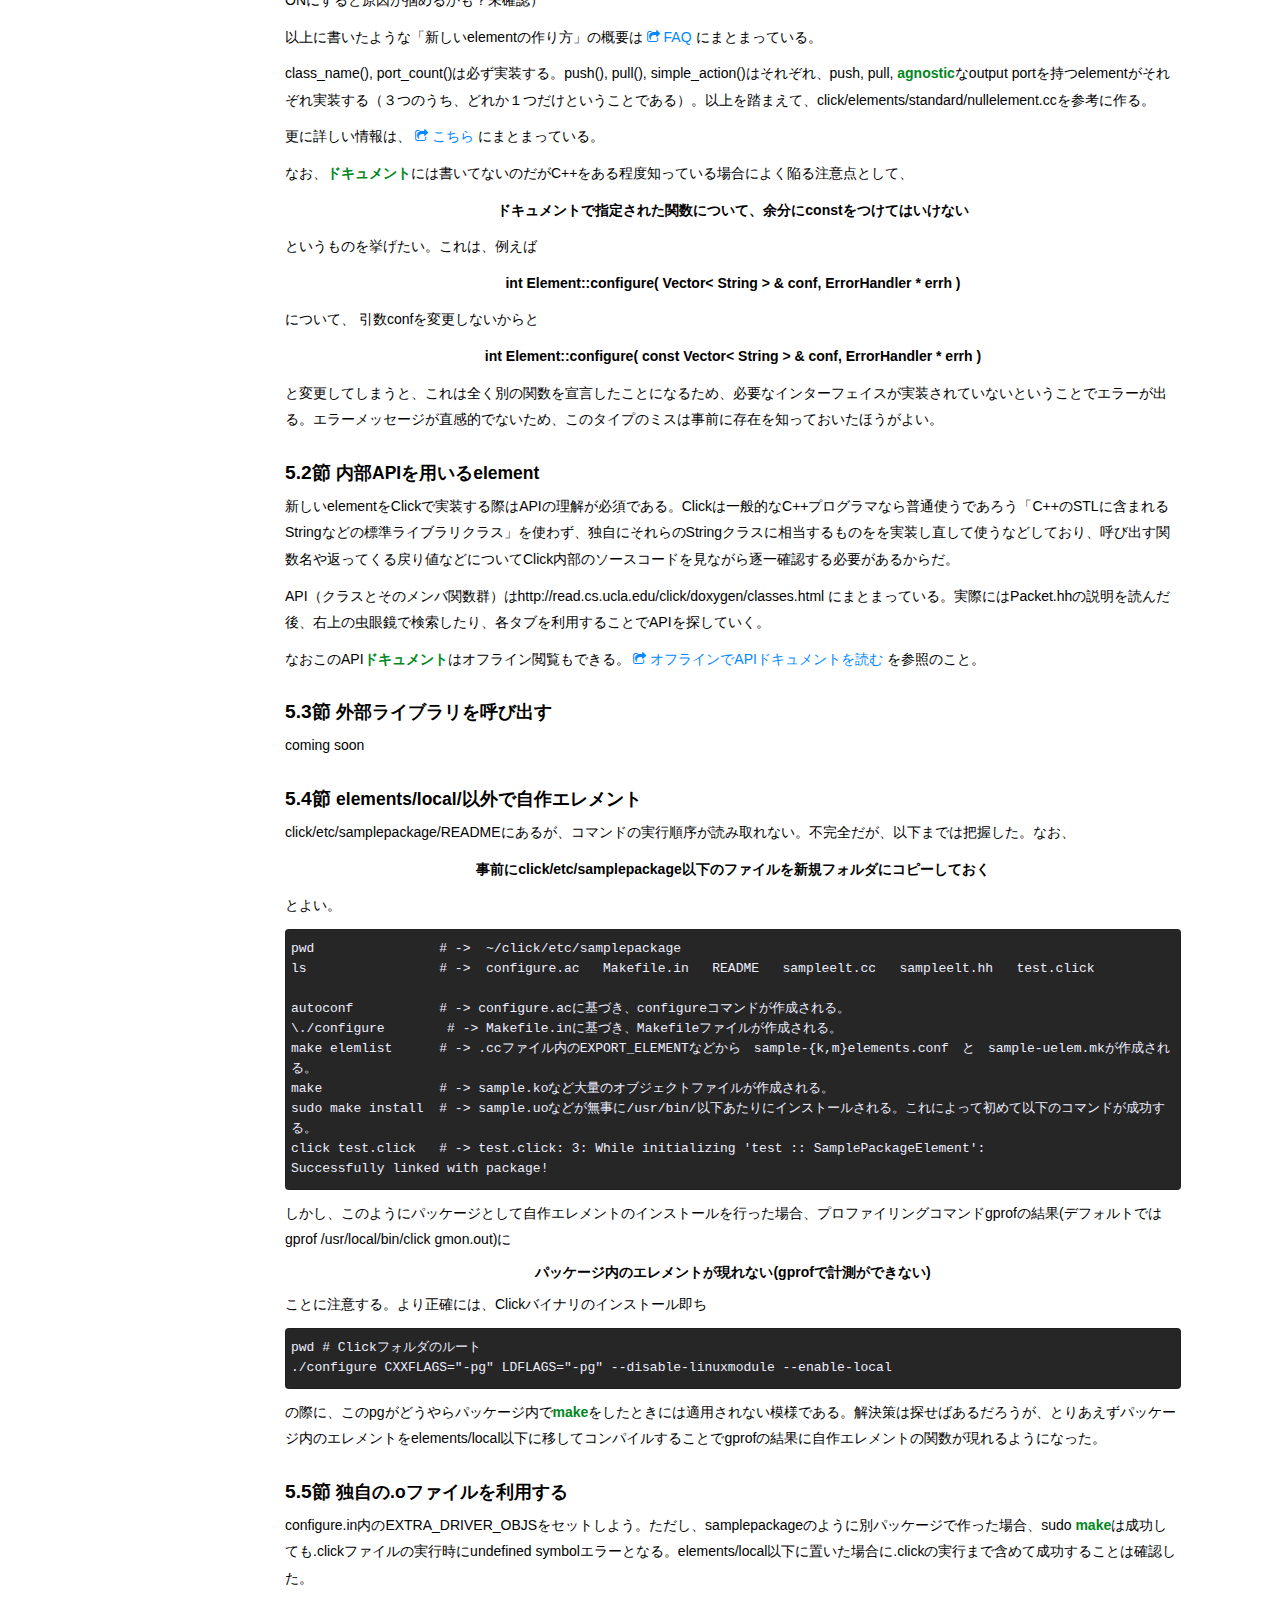
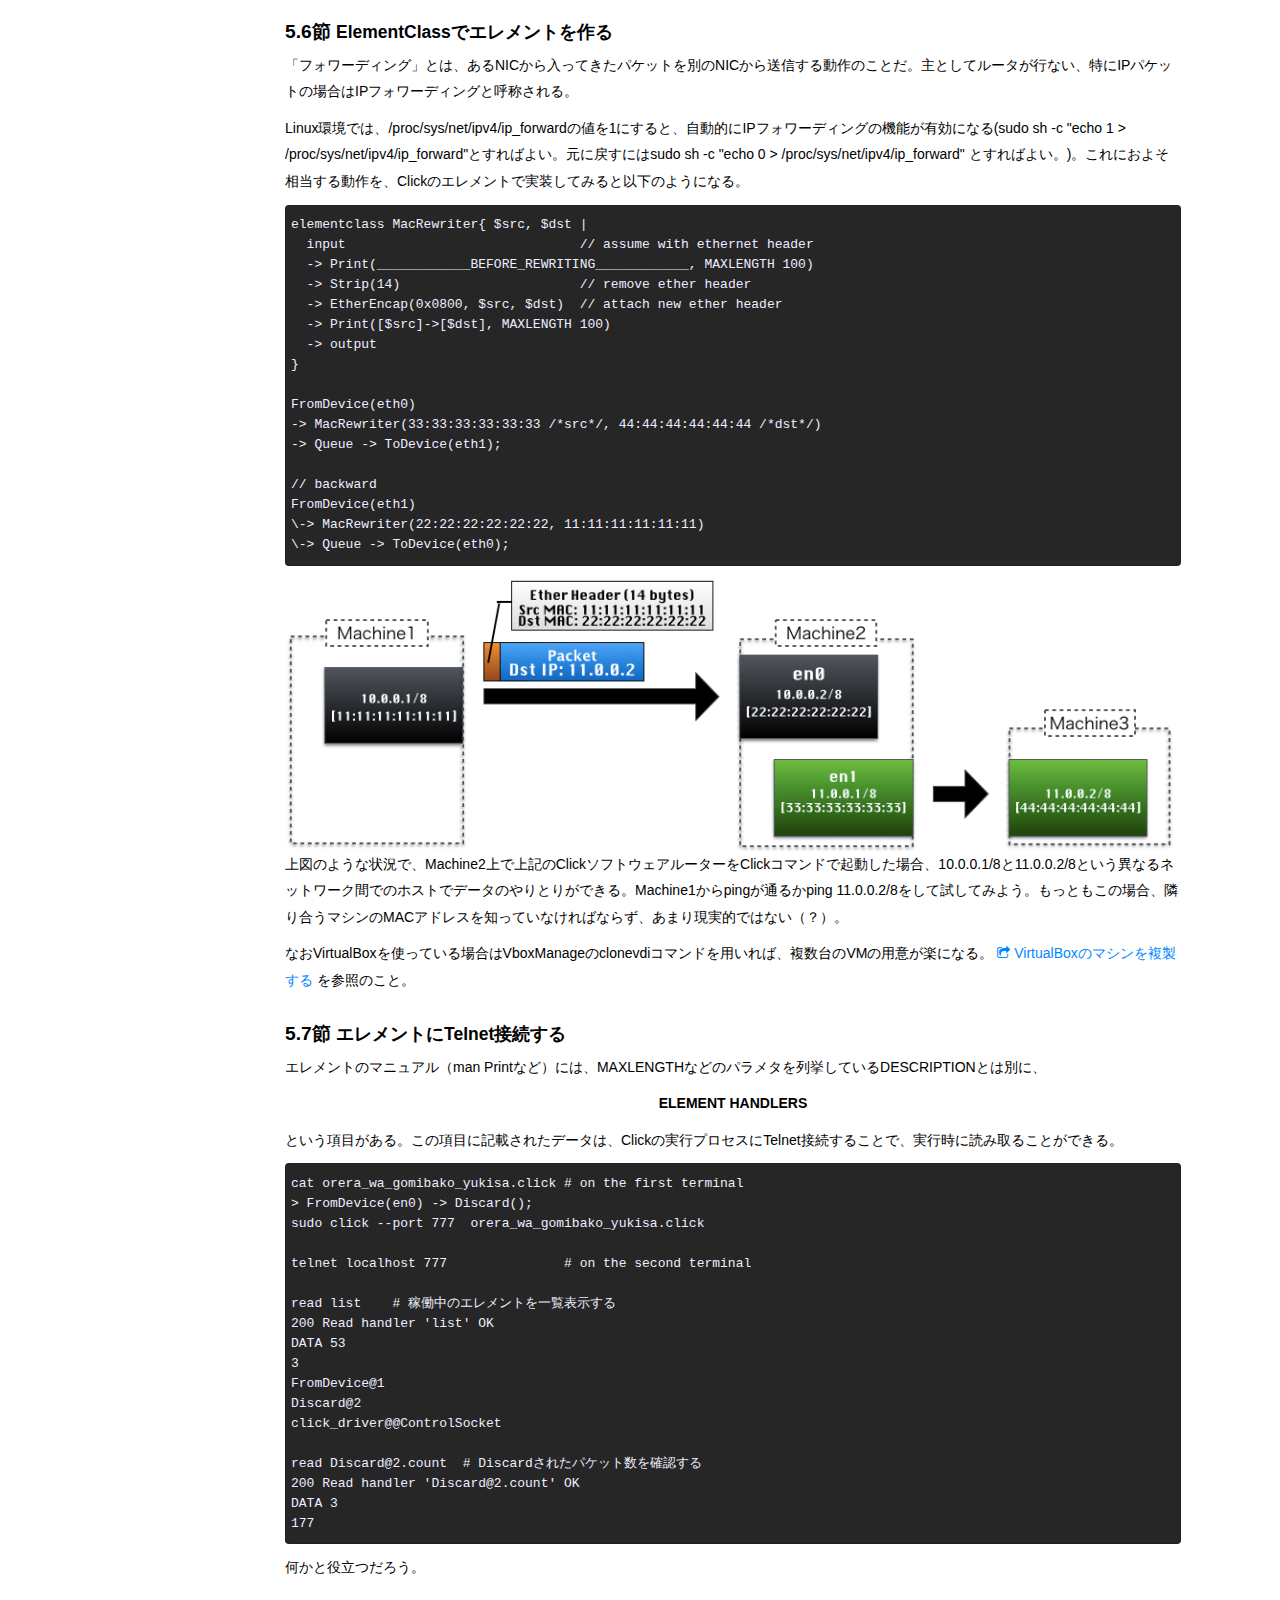
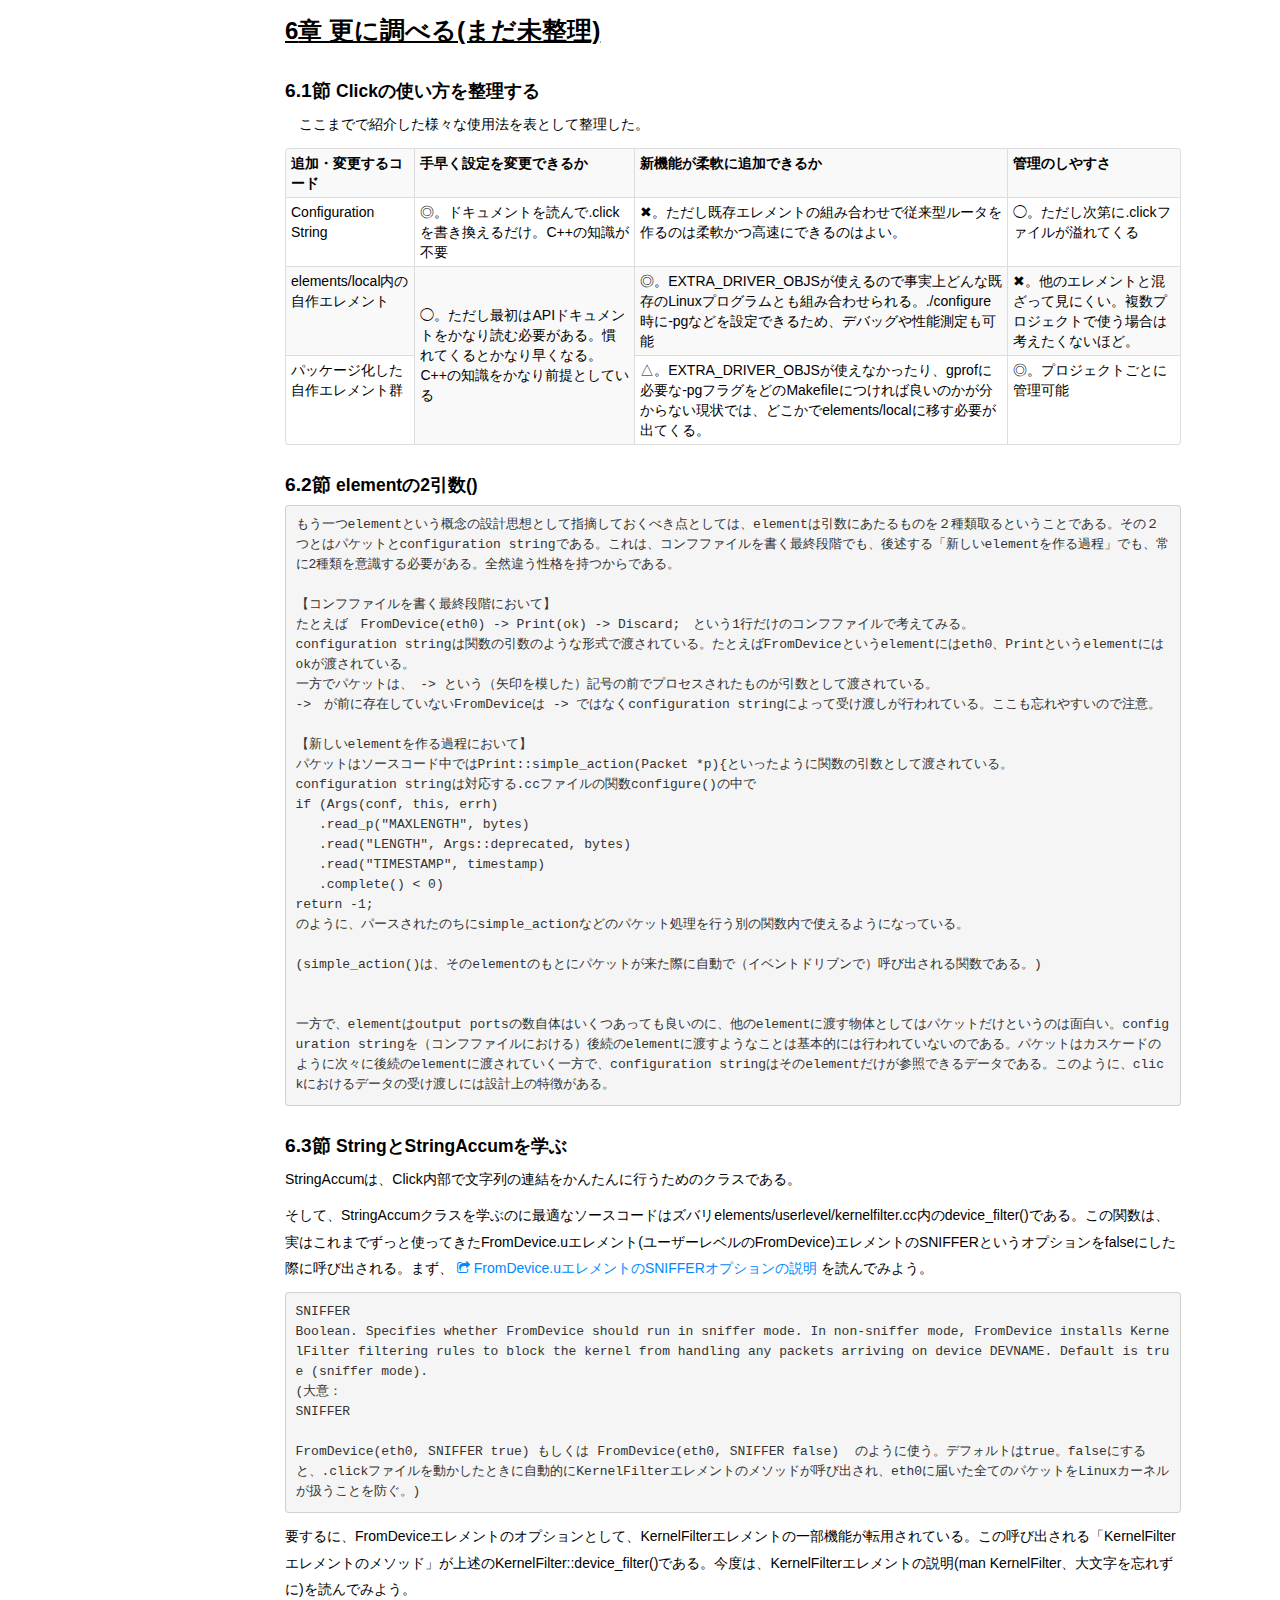
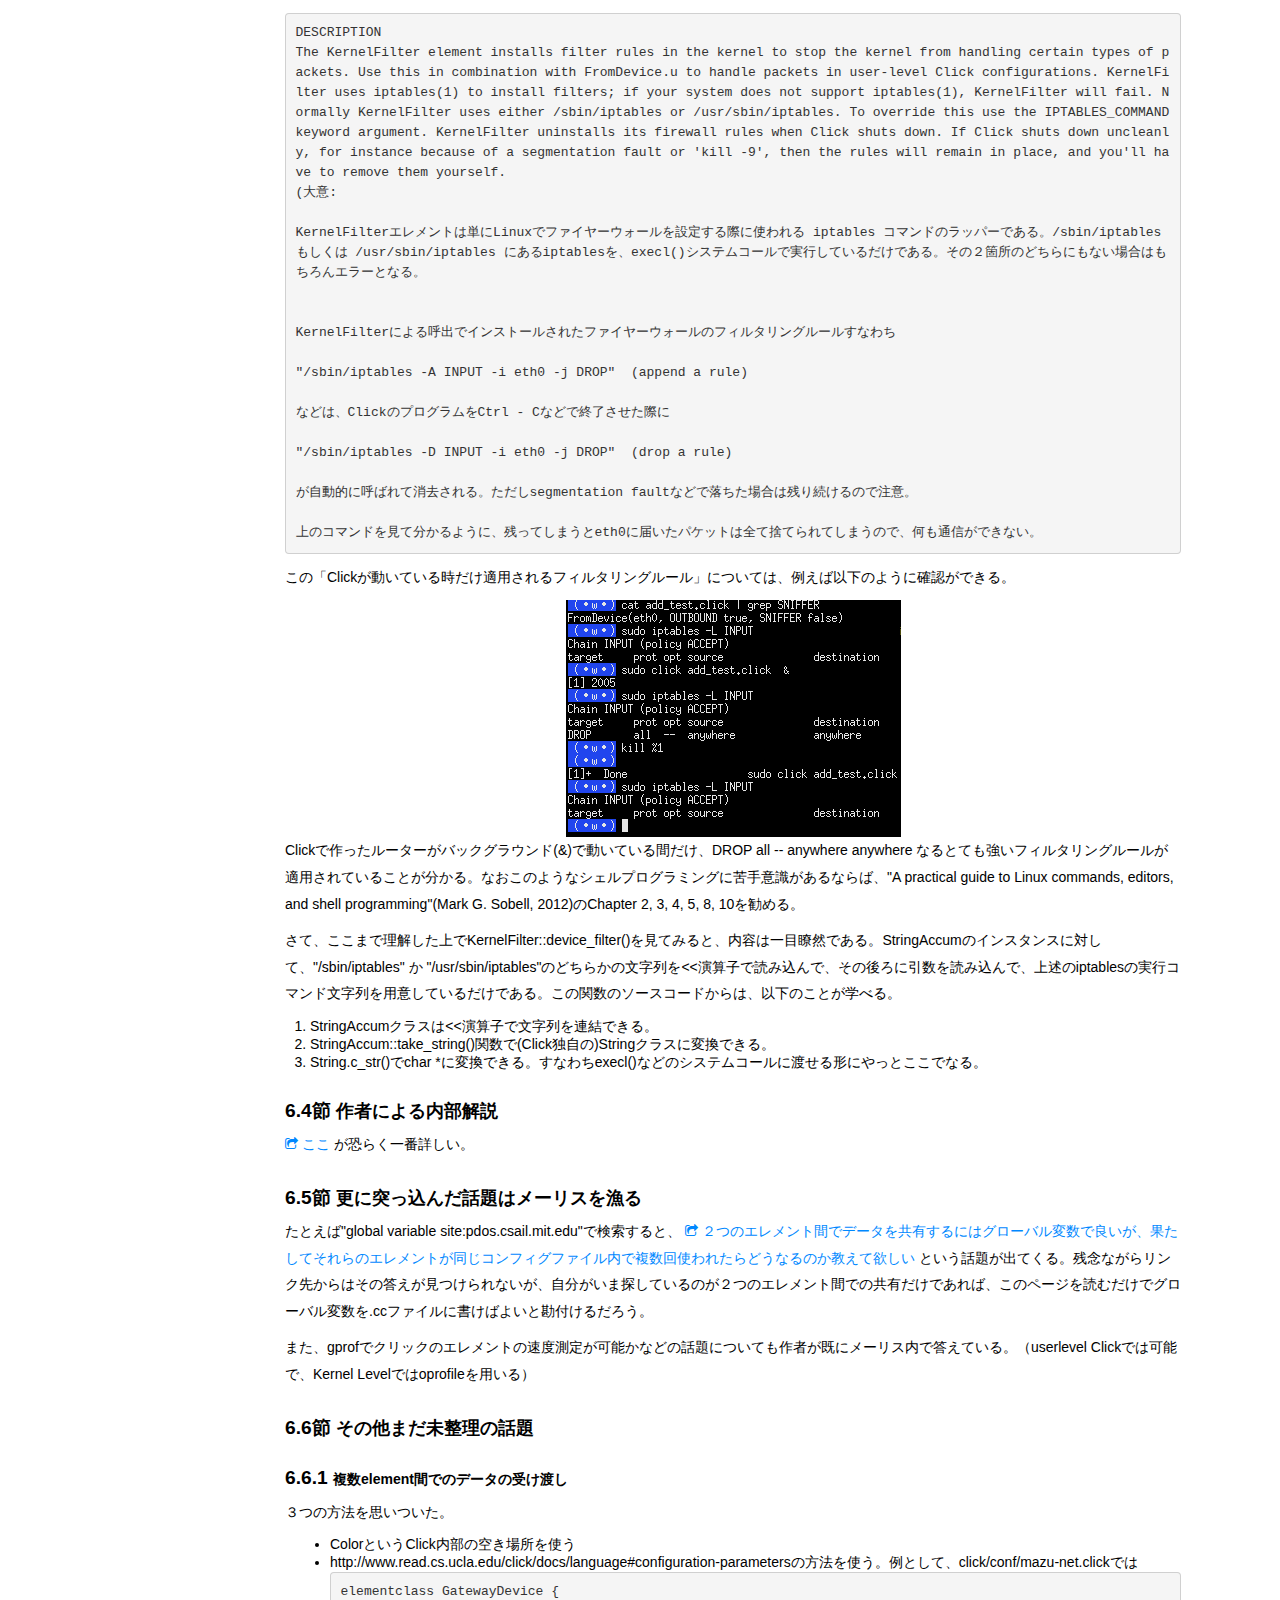
==== commit 8c88278d: "add architecture images" ====
--- a/index.html
+++ b/index.html
@@ -25,28 +25,50 @@
       <h3 id="what-is-click">
         Clickとは
       </h3>
-      <ul>
-        <li>
-          ルーターの機能を記述するためのC++の巨大なライブラリである。
-        </li>
-        <li>
-          Unix系OS(Linux, Android。Mac OS Xでも一部は動く)上で動く。
-        </li>
-        <li>
-          拡張する（ライブラリ内に無い、自分の欲しい機能を作る）にはC++の知識がかなり必要とされる。
-        </li>
-        <li>
-          設計の背景については <a href="http://pdos.csail.mit.edu/papers/click:tocs00/paper.pdf">Click作者の論文</a>が詳しい。
-        </li>
-      </ul>
+      <h4>
+        概要
+      </h4>
+      <p>
+        ルーターの機能を記述するためにC++で書かれたライブラリである。
+      </p>
+      <p>
+        現MIT助教授であるEddie Kohler氏の手によるもので、Unix系OS上で動く。
+      </p>
+      <h4>
+        目的
+      </h4>
+      <p>
+        昔のルーターはそもそも「ルーティング」をするだけの単純なマシンだった。すなわち
+      </p>
+      <strong>「いま届いたデータを目的地に届けるためには、どのケーブルに送り出すのが最善か」を判定する</strong>
+      <p>
+        だけの機器にすぎなかった。しかし当初は想定もしなかった機能、たとえば
+      </p>
+      <strong>あとから届いたデータを、先に届いたデータより優先して目的地に送り出す</strong>
+      <p>
+        といった機能が、リアルタイム性を重視するアプリケーション(音声通話など)の登場に伴って、切実に必要になってきた。「優先する」といっても、その判断基準は目的地がいいのか、時間帯がいいのか、それともアプリケーションの種別がいいのかは実際にやってみなければ分からない。高品質を実現するためには実験の繰り返しが不可欠であり、従来のルーターではその繰り返しが難しかった。言い換えれば、
+      </p>
+      <strong>実験に必要なルーターの新機能を、手早く実装する</strong>
+      <p>
+        仕組みが求められていた。その一つがプログラムでルーター機能を作る「ソフトウェアルータ」であり、<span class="strong_decoration">Clickの目的は、この「ソフトウェアルータ」を高速に作ることである。</span>
+      </p>
+      <h4>
+        注意
+      </h4>
+      <p>
+        他の言語から移ってきた方などは、必要に応じて<a class="replace_me" href="#references"></a>などを参照することをお勧めする。ClickはC++で書かれているため、C++言語の知識が前提となる。特に、拡張する（Click内に無い、自分の欲しい機能を作る）には知識がかなり必要となる。
+      </p>
+      <p>
+        またC++に既に慣れている方は、Clickのアーキテクチャの癖を知るために<a class="replace_me" href="#click-documents"></a>に挙げた各種ドキュメントを適宜参照することをお勧めする。具体的な設計アーキテクチャは<a href="http://pdos.csail.mit.edu/papers/click:tocs00/paper.pdf">Click作者の論文</a>に記載されている。
+      </p>
       <h3 id="install-click">
         インストールする
       </h3>
-      <h4>
-        インストールの手順
-      </h4>
-      <p>
-        以下にインストールの手順を示す。git, make, GCCはインストール済みと仮定している。GCCはclangでも動くはず。
+      <h4 id="how-to-install-click">
+        手順
+      </h4>
+      <p>
+        インストールの手順を示す。gitとmakeとGCCはインストール済みと仮定している。GCCはclangでも動くはず。
       </p>
       <pre class="console">git clone https://github.com/kohler/click.git
 cd click            # change directory
@@ -62,7 +84,7 @@
         以上でインストールは終了である。
       </p>
       <p>
-        --disable-linuxmoduleを付けなくても成功すれば構わないが、無いと失敗するディストリビューションがある。「カーネルスペースでのClickの機能を使わない」と宣言するだけのフラグなので、初期は付けておいて問題ない。必要になればまた--enable-linuxmoduleを付けて以上の作業を行なえばよい。またMac OS上では、当然ながらこのフラグを付けないと以下のエラーが出て失敗する。
+        --disable-linuxmoduleを付けなくても成功すれば構わないが、無いと失敗するディストリビューションがある。「カーネルスペースでのClickの機能を使わない」と宣言するだけのフラグなので、初期は付けておいて問題ない。必要になればまた--enable-linuxmoduleを付けて以上の作業を行なえばよい。また当然ながらMac OS上ではこのフラグを付けないと失敗する。エラーメッセージは以下である。
       </p>
       <pre class="errorConsole">configure: error:
 =========================================
@@ -72,13 +94,13 @@
 
 =========================================</pre>
       <p>
-        --enable-localは<a href="http://read.cs.ucla.edu/click/faq#creating-your-own-elements">公式FAQ</a>で指摘されているように、のちにelements/local フォルダ以下に自作のエレメントを追加するときに必要となる。無くても上記のsudo make installまでは成功するが、オンにしておいたほうが無難である。重要なのでもう一度言う。オンにしておいたほうが無難である。
-      </p>
-      <h4>
-        --disable-linuxmoduleの詳細
-      </h4>
-      <p>
-        sudo make installによって/usr/local/bin以下にClickのバイナリがインストールされた。これでようやくClickによるソフトウェアルーター(正体は,大量の設定項目(Configuration String)が渡されたClickバイナリ内の_main関数のはず)が起動できる...と行きたいところだが、上記のように--disable-linuxmoduleフラグを付けて./configureした場合、click/elements/linuxmodule以下に存在するプログラムは/usr/local/以下にインストールされない。
+        --enable-localというフラグは<a href="http://read.cs.ucla.edu/click/faq#creating-your-own-elements">公式FAQ</a>で指摘されているように、のちにelements/local フォルダ以下に自作のエレメントを追加するときに必要となる。無くても上記のコマンドは成功するが、オンにしておいたほうが無難である。重要なのでもう一度言う。<strong>オンにしておいたほうが無難である。</strong>
+      </p>
+      <h4>
+        --disable-linuxmoduleの作用
+      </h4>
+      <p>
+        以上で/usr/local/binにClickのバイナリがインストールされた。これでようやくClickによるソフトウェアルータが起動できる...と行きたいところだが、上記のように--disable-linuxmoduleフラグを付けて./configureした場合、click/elements/linuxmodule以下に存在するプログラムは/usr/local/以下にインストールされない(click/elements/linuxmoduleがどこを指すか不明であれば<a class="replace_me" href="#my-abbreviation"></a>の節を参照のこと)。
       </p>
       <p>
         この状態で、例えばclick/conf/udpcount.clickというルーター設定で動かしてみると、以下のエラーが表示される。
@@ -87,21 +109,30 @@
 conf/udpcount.click:17: unknown element class 'PollDevice'
 conf/udpcount.click:19: unknown element class 'ToHost'</pre>
       <p>
-        PollDeviceとToHostというlinuxmoduleに含まれるエレメントがインストールされていないことが分かる。
+        linuxmoduleに含まれるエレメントがインストールされていないことが分かる。
+      </p>
+      <h4 id="my-abbreviation">
+        断りなく使用する略記
+      </h4>
+      <p>
+        click/elements/のようにclickからパスを書き始めた場合、それは<a class="replace_me" href="#how-to-install-click"></a>の節でcloneしたclickディレクトリを指す。たとえばそのclickディレクトリが/home/myname/にあった場合、/home/myname/clickのことを指すものとする。
+      </p>
+      <p>
+        また、conf/test.clickのように唐突に書き始めた場合はclick/conf/test.clickを指すものとする。
       </p>
       <h4>
         VirtualBoxのネットワークについて
       </h4>
       <p>
-        以下はあくまで僕の理解である。<i class="icon-envelope"></i>
+        以下はあくまで僕の理解である。
       </p>
       <table class="table table-striped table-condensed table-bordered">
         <tr>
           <th>
-            種類/相手先
+            種類/通信相手
           </th>
           <th>
-            インターネット
+            インターネット上のマシン
           </th>
           <th>
             ホストOS
@@ -154,10 +185,10 @@
         </tr>
       </table>
       <p>
-        VMにOSをインストールしたあとは、以下のように、同じマシンに対して複数のネットワーク設定を作ってしまうことを推奨する。ひとつはHost-OnlyかInternalで実験用、もう一つはNATにしておいてパッケージをインストールするときなどに使う。
+        仮想マシンにOSをインストールしたあとは、以下のように、同じマシンに対して複数のネットワーク設定を作ってしまうことを推奨する。ひとつはHost-OnlyかInternalで実験用、もう一つはNATにしておいてパッケージをインストールするときなどに使う。
       </p>
       <img src="img/2VM_network_settings.png">
-      <h4>
+      <h4 id="how-to-copy-virtual-machine">
         VirtualBoxのマシンを複製する
       </h4>
       <p>
@@ -174,96 +205,134 @@
         試す
       </h3>
       <h4 id="hello-world">
-        Hello World　(?)を行う
+        Hello World (?)を行う
       </h4>
       <p>
         <a href="http://www.read.cs.ucla.edu/click/tutorial1#preparation">公式サイトのチュートリアル</a>の簡易版である。
       </p>
-      <p>
-        以下では、断りがなければClickのルートディレクトリ(git cloneされたものの中で最上層のディレクトリ)に居るとする。
-      </p>
-      <pre class="console">click conf/test.click
+      <pre class="console">click click/conf/test.click
 ok:    40 | 45000028 00000000 401177c3 01000001 02000002 13691369
 ok:    40 | 45000028 00000000 401177c3 01000001 02000002 13691369
 ok:    40 | 45000028 00000000 401177c3 01000001 02000002 13691369
 ok:    40 | 45000028 00000000 401177c3 01000001 02000002 13691369
 ok:    40 | 45000028 00000000 401177c3 01000001 02000002 13691369</pre>
       <p>
-        となればHello World　(?)成功である。まだconf/test.clickの中身は理解せずとも問題ない。
+        となればHello World成功である。まだconf/test.clickの中身は理解せずとも問題ない。
       </p>
       <h4 id="test-device">
         既存のClickルータを動かす
       </h4>
       <pre class="console"><sudo>click conf/test-device.click</sudo></pre>
       <p>
-        とした上で、例えばブラウザでWebページを開くなどするとeth0に届いたパケットの先頭数十バイトが表示される。eth0がないマシン上の場合は適宜変更するとよい(ifconfigで調べたのち、例えば開発機ではtest-device.clickのeth0をen0に書き換えた)。
+        とした上で、例えばブラウザでWebページを開くなどするとeth0に届いたパケットの先頭数十バイトが表示される。eth0がないマシン上の場合はtest-device.clickファイル内の該当部分を変更するとよい。または以下のファイルで定義されたネットワークインターフェイスカードの識別子を書き換える方法も考えられる。
+      </p>
+      <pre class="console">cpr@mnt ~ $ cat /etc/udev/rules.d/70-persistent-net.rules 
+
+# PCI device 0x8086:/sys/devices/pci0000:00/0000:00:03.0 (e1000)
+SUBSYSTEM=="net", ACTION=="add", DRIVERS=="?*", ATTR{address}=="08:00:27:49:f0:94", ATTR{dev_id}=="0x0", ATTR{type}=="1", KERNEL=="eth*", NAME="eth0"</pre>
+      <p>
+        eth0の部分を好きな識別子に書き換えたのち、再起動すれば変更が反映される。
       </p>
       <h4 id="change-string">
-        Configuration Stringを変えてみる
-      </h4>
-      <p>
-        Configuration Stringの定義は後述する。エディタでconf/test.clickを開いて、LIMIT 5の部分をLIMIT 4にしてみる。そしてclick test.clickとして実行すると、
+        .click内の設定項目を変えてみる
+      </h4>
+      <p>
+        conf/test.clickを開いてみよう。
+      </p>
+      <pre class="console">cat -n conf/test.click      # -n オプションは行番号を付与する
+1  // test.click
+2  
+3  // This configuration should print this line five times:
+4  // ok:   40 | 45000028 00000000 401177c3 01000001 02000002 13691369
+5  
+6  // Run it at user level with
+7  // 'click test.click'
+8  
+9  // Run it in the Linux kernel with
+10  // 'click-install test.click'
+11  // Messages are printed to the system log (run 'dmesg' to see them, or look
+12  // in /var/log/messages), and to the file '/click/messages'.
+13  
+14  InfiniteSource(DATA \<00 00 c0 ae 67 ef  00 00 00 00 00 00  08 00
+15  45 00 00 28  00 00 00 00  40 11 77 c3  01 00 00 01
+16  02 00 00 02  13 69 13 69  00 14 d6 41  55 44 50 20
+17  70 61 63 6b  65 74 21 0a>, LIMIT 5, STOP true)
+18    -> Strip(14)
+19    -> Align(4, 0)    // in case we are not on x86
+20    -> CheckIPHeader(BADSRC 18.26.4.255 2.255.255.255 1.255.255.255)
+21          -> Print(ok)
+22    -> Discard;</pre>
+      <p>
+        14 - 17行目に現れている<strong>(DATA ... , LIMIT 5, STOP true)</strong>のようなコンマで区切られた設定項目を、Click独自の用語でConfiguration stringと呼ぶ。DATA, LIMIT, STOPと、合計３つある設定項目を合わせて1つのConfiguration stringとみなす。
+      </p>
+      <p>
+        18行目にStrip(14)と言う設定があるが、ここでは14だけで1つのConfiguration stringを構成している。
+      </p>
+      <p>
+        17行目について、LIMIT 5をLIMIT 1にしてみよう。そして以下のコマンドでソフトウェアルータとして動かしてみる。
       </p>
       <pre class="console">click conf/test.click
-ok:    40 | 45000028 00000000 401177c3 01000001 02000002 13691369
-ok:    40 | 45000028 00000000 401177c3 01000001 02000002 13691369
-ok:    40 | 45000028 00000000 401177c3 01000001 02000002 13691369
 ok:    40 | 45000028 00000000 401177c3 01000001 02000002 13691369</pre>
       <p>
-        のように、先ほど5回表示されたパケットの先頭バイトが、4回のみ表示されるようになった。
-      </p>
-      <p>
-        同様にconf/test-device.clickをエディタで開き、Print(ok)をPrint(noProblem)とすると、先ほど出力でokと書かれていた場所にnoProblemと表示される。一方で、Print(no problem)とすると、
-      </p>
-      <pre class="errorConsole"><click>conf/test.click</click><no><unknown>argument</unknown></no><Router>could not be initialized!</Router></pre>
-      <p>
-        というエラーメッセージが出てルーターが作動しない。スペースは不可だと分かる。
-      </p>
-      <p>
-        このような試行錯誤でもClickの作法は学べるが、いささか場当たり的である。より体系的な方法としては、該当するエレメントのmanを読むという手がある。
-      </p>
-      <pre class="console"><man>Print    # printとすると、ヒットしない！ 大文字にすること</man></pre>
-      <p>
-        これで、PrintエレメントについてのClick公式側が用意した全ての説明を読むことができる。ただし実際に読んでみると、「テキスト(manの説明ではLABEL)にスペースが含められない」、さらに言えば「'(クォーテーション)または"(ダブルクォーテーション)で括れば書ける」という事実は明記されていない。このような暗黙の了解事項は、何度もルーターを少し変えては動かすことで学ぶのが一番早いだろう。
+        先ほど5回表示されたパケットの先頭部分が、1回のみ表示されている。
+      </p>
+      <p>
+        同様にconf/test-device.clickをエディタで開き、Print(ok)をPrint(noProblem)とすると、先ほど出力でokと書かれていた場所にnoProblemと表示される。次にPrint(no problem)と変えてみると、
+      </p>
+      <pre class="errorConsole">click conf/test.click
+no: unknown argument
+Router could not be initialized!</pre>
+      <p>
+        というエラーメッセージが出てルーターが作動しない。
+      </p>
+      <p>
+        このような試行錯誤でもClickの作法(癖)は学べるが、いささか場当たり的である。より体系的な方法としては、該当するエレメントのmanを読むという手がある。
+      </p>
+      <pre class="console">man Print    # printとすると、ヒットしない！ 大文字にすること</pre>
+      <p>
+        これで、Clickが公式に用意した説明を読むことができる。ただし実際に読んでみると、<strong>テキスト(manの説明ではLABEL)に空白文字を含めることはできない</strong>という設計は読み取れない。さらに言えば<strong>しかし ' (クォーテーション) または " (ダブルクォーテーション) で括れば書ける</strong>という設計内容も明記されていない。このような暗黙の了解事項は、何度もルーターを少し変えては動かすことで学ぶのが一番早いだろう。この手早さがClickの1つの強みである。
       </p>
       <h4 id="read-thesis">
-        Elementとその関連概念を知る
-      </h4>
-      <h5>
-        Configuration File
-      </h5>
-      <p>
-        まず初めに、今までの話に登場してきた.clickという拡張子のファイルはConfiguration Fileと呼ばれる。以下では「コンフファイル」もしくは「コンフィグファイル」と略記する。ルーターに実現させたい処理を記述したファイルである。
-      </p>
-      <pre class="console"><click>myFile.click</click></pre>
+        Click独自の用語を知る
+      </h4>
+      <h5>
+        Configuration file
+      </h5>
+      <p>
+        今まで登場してきた　.click　という拡張子のファイルはClick独自のファイルでありConfiguration fileと呼ばれる。以下では「コンフファイル」もしくは「コンフィグファイル」と略記する。ルーターに実現させたい処理を記述したファイルである。
+      </p>
+      <pre class="console">click myFile.click</pre>
       <p>
         のように標準入力からクリックのプログラムに渡して実行することで、内部に記された処理が実行される。
       </p>
       <p>
-        よって「Clickでルーターを作る」と言った際、その最終段階はこの
-        strong コンフィグファイルを作り、<br>各処理ごとのConfiguration String(引数)を修正する
-        ことだと言える。ルーターを作る、という想像も付かないような作業を、必要最小限の場合としてこのレベルまで抽象化したことがClickの功績であろう。
-      </p>
-      <p>
-        コンフファイルはより具体的には、elementと呼ばれる処理のまとまり（ふつうのプログラミング書籍でいわれるモジュールに相当する）を並べて作られる。FromDevice(eth0) -> Print(ok) -> ToDevice(eth0);という1行のコンフファイルであれば、FromDevice(eth0)とPrint(ok)とToDevice(eth0)の３つがelementである。
+        よって「Clickでルーターを作る」と言った際、その最終段階は必ず<strong>コンフィグファイルを作り、<br>各処理ごとのConfiguration stringを(出力を見ながら)調整する</strong>作業になる。ルーターを作る、という想像も付かないような作業を、必要最小限の場合としてこのレベルまで抽象化したことがClickの功績である。
+      </p>
+      <p>
+        コンフファイルはより具体的には、elementと呼ばれる処理のまとまり（ふつうのプログラミング書籍でいわれるモジュールに相当する？）を並べて作られる。FromDevice(eth0) -> Print(ok) -> ToDevice(eth0);という1行のコンフファイルであれば、FromDevice(eth0)とPrint(ok)とToDevice(eth0)の３つがelementである。
       </p>
       <h5>
         element
       </h5>
       <p>
-        訳さずにelementのまま理解したほうが良いと思われる。「オブジェクト志向」を「物体志向」と訳さないのと同じ理由である。作者の設計思想が如実に反映されており、日本語の「要素」にはない細かな形式的な制限がある。
-      </p>
+        訳さずにelementのまま理解したほうが良いだろう。
+      </p>
+      <img src="img/element_architecture.png">
       <p>
         input port, output port, configuration string, element classの4つで主に構成される。図解や制限は<a href="http://pdos.csail.mit.edu/papers/click:tocs00/paper.pdf">click作者の論文</a>のp.4にあるelementの図に任せる。
       </p>
       <p>
-        p.4の図からはinput portは全てのelementに必要に思えるが、そのすぐ下の図を見るとFromDeviceなどはinput portがない。同様にToDeviceにはoutput portがない。最終的にelementを自作する際は、このように設計段階でのinput portやoutput portの数、またpullやpushと言った処理の種類に合わせてコードを書いていくことになる。
+        p.4の図からはinput portは全てのelementに必要に思えるが、そのすぐ下の図を見るとFromDeviceなどはinput portがない。
+      </p>
+      <img src="img/fromdevice.png">
+      <p>
+        同様にToDeviceにはoutput portがない。最終的にelementを自作する際は、このように設計段階でのinput portやoutput portの数、またpullやpushと言った処理の種類に合わせてコードを書いていくことになる。その設計は<a href="http://read.cs.ucla.edu/click/doxygen/class_element.html#e5b51c221451df6a3045f7e523c2e892">port_count()関数</a>に詳しい。
       </p>
       <h5>
         pull, push, agnostic
       </h5>
       <p>
-        上記論文p.4のelementの図において、黒く塗りつぶされている三角・四角がpushのinput portとoutput portであり、そうでない三角・四角がpullのinput portとoutput portである。pushのinput portはpushのoutput portにしか繋げない。またpullのinput portはpullのoutput portにしか繋げない。絵で言えば、<strong>■ → ▲と□ → △だけが許されて、■ →△と□ → ▲は許されない</strong><ということである>（エラーが出て落ちる）。agnosticは後続するelementがpushならばpush, pullならばpullになる柔軟なelementである。一般的な訳は「不可知論者」である。実装するのが難しそうな気がする。</ということである>
+        上記論文p.4のelementの図において、黒く塗りつぶされている三角・四角がpushのinput portとoutput portであり、そうでない三角・四角がpullのinput portとoutput portである。pushのinput portはpushのoutput portにしか繋げない。またpullのinput portはpullのoutput portにしか繋げない。絵で言えば、<strong>■ → ▲と□ → △だけが許されて、■ →△と□ → ▲は許されない</strong>ということである（エラーが出て落ちる）。agnosticは後続するelementがpushならばpush, pullならばpullになる柔軟なelementである。
       </p>
       <p>
         このpushとpullがC++上でどのように実現されているかはclick/elements/standard/nullelement.ccを見ると掴めるかもしれない?
@@ -287,7 +356,7 @@
         keywords
       </h5>
       <p>
-        <a href="http://www.read.cs.ucla.edu/click/elements"></a>elementを1つ1つ説明している公式ドキュメント<では>、KEYWORDSという単語が登場する。LIMIT 5のLIMITなどがそれである。</では>
+        <a href="http://www.read.cs.ucla.edu/click/elements">公式サイト</a>にKEYWORDSという単語が登場する。上記で登場した中ではLIMIT 5のLIMITなどがそれである。
       </p>
       <p>
         論文から理解したいことは以上の4つである。論文後半ではCPUスケジューリングについて言及があるが、パフォーマンスを考慮する段階になるまで放っておいて構わない。
@@ -296,10 +365,10 @@
         注. configuration stringの書き方、文法
       </h6>
       <p>
-        http://www.read.cs.ucla.edu/click/docs/language#configuration-stringsに文字列、IPアドレスなどconfiguration string１つ１つの記法が紹介されている。大体C++と同じだが、空白とコメントしか続かないカンマは無視される（即ちPrint(1,)とPrint(1)は同じ扱い）などはC++では非文なので、例外的な拡張である。
-      </p>
-      <p>
-        上のURLの説明をhttp://www.read.cs.ucla.edu/click/elements以下にある各elementの説明と併用すれば問題なく一発で書けるはず。
+        <a href="http://www.read.cs.ucla.edu/click/docs/language#configuration-strings">Clickの言語仕様 </a>に文字列、IPアドレスなどそれぞれの記法が紹介されている。大体C++と同じだが、空白とコメントしか続かないカンマは無視される（即ちPrint(1,)とPrint(1)は同じ扱い）などはC++では非文なので、例外的な拡張である。
+      </p>
+      <p>
+        上のURLの説明を<a href="http://www.read.cs.ucla.edu/click/elements">エレメントの一覧</a>と併用すれば少ないミスで書けるはず。
       </p>
       <h4 id="write-ip-router" 発展="">
         既存のelementでIPルータを作る
@@ -317,23 +386,25 @@
         which, locateコマンド
       </h4>
       <pre class="console">which click           # clickという名前のバイナリを探し、一番最初に見つかったものを返す
-/usr/local/bin/click  #</pre>
-      <p>
-        | /usr/binに新しくインストールしたが/usr/local/binが先に見つかってしまい使えない、というバグが発見できる。一番簡単な解決策は
-      </p>
-      <pre class="console"></pre>
+locate click          # ファイル名にclickを含むファイルを一覧表示する。</pre>
+      <p>
+        | whichでは/usr/binに新しくインストールしたが/usr/local/binが先に見つかってしまい使えない、というバグが発見できる。その場合の最も楽な解決策は
+      </p>
+      <pre class="console">/usr/bin/click my_config.click # 絶対パスで指定することである。</pre>
+      <p></p>
+      locateでは、<a class="replace_me" href="#install-click"></a>の章に書いた「clickバイナリがインストールされたディレクトリ」などを一覧できる。絶対パスで指定する必要に迫られた場合に役立つ。
       <h4>
         find, grepコマンド
       </h4>
-      <pre class="console">find . -name click*</pre>
-      <p>
-        カレントディレクトリ . 以下に存在する、clickで始まる任意のファイルの絶対パスを全て表示する。
+      <pre class="console">find . -name click*     # 任意文字列の表記が .* ではなく * であることに注意</pre>
+      <p>
+        カレントディレクトリ以下に存在する、ファイル名clickで始まる任意のファイルの絶対パスを全て表示する。
       </p>
       <h4>
         ctags, cscopeライブラリ
       </h4>
       <p>
-        関数名から関数定義へ飛べるツール。筆者は使用中のエディタで使えるctagsを利用している。
+        関数名から関数定義へ飛べるツール。筆者は使用中のエディタで使える<a href="http://ctags.sourceforge.net/">ctags</a>を利用している。
       </p>
       <h4>
         Sublime Text 3の機能
@@ -355,20 +426,20 @@
       <p>
         grepとは違い、ハイパーリンク機能が付いている。行番号をクリックするとファイルが別タブで開く。
       </p>
-      <h4>
-        ドキュメント
+      <h4 id="click-documents">
+        文書を読む
       </h4>
       <h5>
         ElementsとDriver
       </h5>
       <p>
-        オンラインでは<a href="http://www.read.cs.ucla.edu/click/elements">エレメントの一覧</a>と、<a href="http://www.read.cs.ucla.edu/click/docs">内部ツールの一覧</a>から読める。オフラインでの閲覧は<a class="replace_my_text" href="#offline-element-doc"></a>を参照のこと。ただしDriverのmanを初期に参照することは無い。また、apropos Classifierとすると、manの全文検索が行える。
+        オンラインでは<a href="http://www.read.cs.ucla.edu/click/elements">エレメントの一覧</a>と、<a href="http://www.read.cs.ucla.edu/click/docs">内部ツールの一覧</a>から読める。オフラインでの閲覧は<a class="replace_me" href="#offline-element-doc"></a>を参照のこと。ただしDriverのmanを初期に参照することは無い。またapropos Classifierとすると、manの全文検索が行える。
       </p>
       <h5>
         API(doxygen)
       </h5>
       <p>
-        オンラインでは<a href="http://read.cs.ucla.edu/click/doxygen/">API documentation</a>から読める。このドキュメントは初めにgit cloneしたClickの中、すなわちclick/doc以下に入っているので、doxygenというプログラムで生成すればオフラインでも読める。方法は<a class="replace_my_text" href="#offline-doxygen-doc"></a>を参照のこと。
+        オンラインでは<a href="http://read.cs.ucla.edu/click/doxygen/">API documentation</a>から読める。このドキュメントはclick/doc以下に入っているので、doxygenというプログラムで生成すればオフラインでも読める。方法は<a class="replace_me" href="#offline-doxygen-doc"></a>を参照のこと。
       </p>
       <h4>
         Linuxの実行中情報
@@ -393,7 +464,7 @@
           wireshark  # パケットキャプチャ。きちんとNICに届いているかなどを確認できる。
         </li>
         <li>
-          tcpdump    # 同上
+          tcpdump    # 同上。遠隔マシンではwiresharkより役立つ？
         </li>
       </ul>
       <h3>
@@ -403,10 +474,10 @@
         何もしないNullElement
       </h4>
       <p>
-        自作のelementを使う場合、言っておかないと確実に誰もがハマって数時間を費やす注意点は<strong>./configureのときに--enable-localオプションをつけておく必要がある</strong><ということである>。これをしておかないと以下でclick/elements/local以下に自作のelementを追加しても、sudo make installされたとき（clickが、その自作のelementを含めてプログラムを再構成するとき）にコンパイルされない。</ということである>
-      </p>
-      <p>
-        このチュートリアルでは<a class="replace_my_text" href="#install-click"></a>の章で既にそれに言及しているため問題はないだろうが、仮にそのオプションを指定していない場合は上記のURLの./configure --prefix=$HOMEを実行する前の作業から、設定をやり直す必要が生じる。
+        自作のelementを使う場合、言っておかないと確実に誰もがハマって数時間を費やす注意点は<strong>./configureのときに--enable-localオプションをつけておく必要がある</strong>ということである。これをしておかないと以下でclick/elements/local以下に自作のelementを追加しても、sudo make installされたとき（clickが、その自作のelementを含めてプログラムを再構成するとき）にコンパイルされない。
+      </p>
+      <p>
+        このチュートリアルでは<a class="replace_me" href="#install-click"></a>の章で既にそれに言及しているため問題はないだろうが、仮にそのオプションを指定していない場合は上記のURLの./configure --prefix=$HOMEを実行する前の作業から、設定をやり直す必要が生じる。
       </p>
       <p>
         click/elements/local以外のディレクトリでも作る方法を以下でも解説するが、まだ一部しか理解していない(EXTRA_DRIVER_OBJSのような、外部ライブラリを使う際に違いが生じるようである)。
@@ -414,12 +485,10 @@
       <p>
         自作elementを追加したあとは、毎回
       </p>
-      <pre class="console">#「sudo make install」でコンパイルされるelementの一覧(click/elements.conf)を書き換えるコマンド。
-make elemlist
-# elements.confに従って自作elementをコンパイルする。C++の文法ミスなどはここでエラーが出る。
-sudo make install</pre>
-      <p>
-        の2つのコマンドを実行する(elements/local以下に追加した場合はsudo make elemlistしなくても良かった気が...未確認)。それ以後、click myConfig.clickなどのコンフファイルの中でその自作elementを実行できるようになる。（myConfig.clickを実行している最中に落ちた場合は、コンフィグファイルのelementの配置順の誤解、もしくは例外処理の不足が生じてエラーを出していると思われる。man 1 clickにあるようにCLICK_BACKTRACEをONにすると原因が掴めるかも？）
+      <pre class="console">make elemlist　     # 「sudo make install」でコンパイルされるelementの一覧(click/elements.conf)を書き換えるコマンド。
+sudo make install  # elements.confに従って自作elementをコンパイルする。C++の文法ミスなどはここでエラーが出る。</pre>
+      <p>
+        の2つのコマンドを実行する(elements/local以下に追加した場合はelemlistしなくても良かった気が...未確認)。それ以後、click myConfig.clickなどのコンフファイルの中でその自作elementを利用可能になる。（myConfig.clickを実行している最中に落ちた場合は、コンフィグファイルのelementの配置順の誤解、もしくは例外処理の不足が生じてエラーを出していると思われる。man 1 clickにあるようにCLICK_BACKTRACEをONにすると原因が掴めるかも？未確認）
       </p>
       <p>
         以上に書いたような「新しいelementの作り方」の概要は<a href="http://www.read.cs.ucla.edu/click/faq#creating-your-own-elements">FAQ</a>にまとまっている。
@@ -429,6 +498,9 @@
       </p>
       <p>
         更に詳しい情報は、<a href="http://www.read.cs.ucla.edu/click/doxygen/class_element.html">こちら</a>にまとまっている。
+      </p>
+      <p>
+        なお、ドキュメントには書いてないのだがC++をある程度知っている場合によく陥る注意点として、<strong>ドキュメントで指定された関数について、余分にconstをつけてはいけない</strong>というものを挙げたい。これは、例えば<strong>int Element::configure( Vector< String > & conf, ErrorHandler * errh )</strong>について、 引数confを変更しないからと<strong>int Element::configure( const Vector< String > & conf, ErrorHandler * errh )</strong>と変更してしまうと、これは全く別の関数を宣言したことになるため、必要なインターフェイスが実装されていないということでエラーが出る。エラーメッセージが直感的でないため、このタイプのミスは事前に存在を知っておいたほうがよい。
       </p>
       <h4 id="api-element">
         内部APIを用いるelement
@@ -440,7 +512,7 @@
         API（クラスとそのメンバ関数群）はhttp://read.cs.ucla.edu/click/doxygen/classes.html にまとまっている。実際にはPacket.hhの説明を読んだ後、右上の虫眼鏡で検索したり、各タブを利用することでAPIを探していく。
       </p>
       <p>
-        なおこのAPIドキュメントはオフライン閲覧もできる。後述する。
+        なおこのAPIドキュメントはオフライン閲覧もできる。<a class="replace_me" href="#offline-doxygen-doc"></a>を参照のこと。
       </p>
       <h4>
         外部ライブラリを呼び出す
@@ -452,7 +524,7 @@
         elements/local/以外で自作エレメント
       </h4>
       <p>
-        click/etc/samplepackage/READMEにあるが、コマンドの実行順序が読み取れない。不完全だが、以下までは把握した。なお、<strong>事前にclick/etc/samplepackage以下のファイルを新規フォルダにコピーしておく</strong><とよい>。</とよい>
+        click/etc/samplepackage/READMEにあるが、コマンドの実行順序が読み取れない。不完全だが、以下までは把握した。なお、<strong>事前にclick/etc/samplepackage以下のファイルを新規フォルダにコピーしておく</strong>とよい。
       </p>
       <pre class="console">pwd                # ->  ~/click/etc/samplepackage    
 ls                 # ->  configure.ac   Makefile.in   README   sampleelt.cc   sampleelt.hh   test.click
@@ -485,10 +557,10 @@
         ElementClassでエレメントを作る
       </h4>
       <p>
-        フォワーディング」とは、あるNICから入ってきたパケットを別のNICから送信する動作のことだ。主としてルータが行ない、特にIPパケットの場合はIPフォワーディングと呼称される。
-      </p>
-      <p>
-        Linux環境では、/proc/sys/net/ipv4/ip_forwardの値を1にすると、自動的にIPフォワーディングの機能が有効になる(echo 1 > /proc/sys/net/ipv4/ip_forwardとすればよい。元に戻すにはecho 0 > /proc/sys/net/ipv4/ip_forwardとすればよい。)。これにおよそ相当する動作を、Clickのエレメントで実装してみると以下のようになる。
+        「フォワーディング」とは、あるNICから入ってきたパケットを別のNICから送信する動作のことだ。主としてルータが行ない、特にIPパケットの場合はIPフォワーディングと呼称される。
+      </p>
+      <p>
+        Linux環境では、/proc/sys/net/ipv4/ip_forwardの値を1にすると、自動的にIPフォワーディングの機能が有効になる(sudo sh -c "echo 1 > /proc/sys/net/ipv4/ip_forward"とすればよい。元に戻すにはsudo sh -c "echo 0 > /proc/sys/net/ipv4/ip_forward" とすればよい。)。これにおよそ相当する動作を、Clickのエレメントで実装してみると以下のようになる。
       </p>
       <pre class="console">elementclass MacRewriter{ $src, $dst |
   input                              // assume with ethernet header
@@ -511,7 +583,7 @@
         上図のような状況で、Machine2上で上記のClickソフトウェアルーターをClickコマンドで起動した場合、10.0.0.1/8と11.0.0.2/8という異なるネットワーク間でのホストでデータのやりとりができる。Machine1からpingが通るかping 11.0.0.2/8をして試してみよう。もっともこの場合、隣り合うマシンのMACアドレスを知っていなければならず、あまり現実的ではない（？）。
       </p>
       <p>
-        なおVirtualBoxを使っている場合はVboxManageのclonevdiコマンドを用いれば、複数台のVMの用意が楽になると思われる。
+        なおVirtualBoxを使っている場合はVboxManageのclonevdiコマンドを用いれば、複数台のVMの用意が楽になる。<a class="replace_me" href="#how-to-copy-virtual-machine"></a>を参照のこと。
       </p>
       <h4>
         エレメントにTelnet接続する
@@ -543,6 +615,67 @@
       <h3>
         更に調べる(まだ未整理)
       </h3>
+      <h4 id="click-architecture-map">
+        Clickの使い方を整理する
+      </h4>
+      <p>
+        　ここまでで紹介した様々な使用法を表として整理した。
+      </p>
+      <table class="table table-striped table-condensed table-bordered">
+        <tr>
+          <th>
+            追加・変更するコード
+          </th>
+          <th>
+            手早く設定を変更できるか
+          </th>
+          <th>
+            新機能が柔軟に追加できるか
+          </th>
+          <th>
+            管理のしやすさ
+          </th>
+        </tr>
+        <tr>
+          <td>
+            Configuration String
+          </td>
+          <td>
+            ◎。ドキュメントを読んで.clickを書き換えるだけ。C++の知識が不要
+          </td>
+          <td>
+            ✖。ただし既存エレメントの組み合わせで従来型ルータを作るのは柔軟かつ高速にできるのはよい。
+          </td>
+          <td>
+            ◯。ただし次第に.clickファイルが溢れてくる
+          </td>
+        </tr>
+        <tr>
+          <td>
+            elements/local内の自作エレメント
+          </td>
+          <td class="vertical_center" rowspan="2">
+            ◯。ただし最初はAPIドキュメントをかなり読む必要がある。慣れてくるとかなり早くなる。C++の知識をかなり前提としている
+          </td>
+          <td>
+            ◎。EXTRA_DRIVER_OBJSが使えるので事実上どんな既存のLinuxプログラムとも組み合わせられる。./configure時に-pgなどを設定できるため、デバッグや性能測定も可能
+          </td>
+          <td>
+            ✖。他のエレメントと混ざって見にくい。複数プロジェクトで使う場合は考えたくないほど。
+          </td>
+        </tr>
+        <tr>
+          <td>
+            パッケージ化した自作エレメント群
+          </td>
+          <td>
+            △。EXTRA_DRIVER_OBJSが使えなかったり、gprofに必要な-pgフラグをどのMakefileにつければ良いのかが分からない現状では、どこかでelements/localに移す必要が出てくる。
+          </td>
+          <td>
+            ◎。プロジェクトごとに管理可能
+          </td>
+        </tr>
+      </table>
       <h4 id="two-arguments">
         elementの2引数()
       </h4>
@@ -748,12 +881,12 @@
 Clickは今まで述べてきたようにelements間については厳格な形式制限があるが、ソースコードのレベルにおいては様々なライブラリを柔軟に取り込むことができる。
 STLの標準ライブラリを取り込むことも可能であるし、たとえばnetstatの機能を内部に追加するなども(更に高度になるが)可能である。
 実際、ClickのKernelFilterエレメントはiptablesコマンドをそのまま呼び出している。</pre>
-      <h3>
-        リンク
+      <h3 id="references">
+        参考文献
       </h3>
       <ul>
         <li>
-          <a href="http://www.gnu.org/software/make/manual/make.html">GNU makeの公式マニュアル</a> ... Clickを学んでいてmakeについて疑問が生じたら、このマニュアルかAndrew Oramの『make 改訂版』を参照することを推奨する。makeはググって情報を探すことに向いていない。
+          <a href="http://www.gnu.org/software/make/manual/make.html">GNUによる公式マニュアル</a> ... makeはググって情報を探すことに向いていない。Clickを学んでいてmakeについて疑問が生じたら、このマニュアルかAndrew Oramの『make 改訂版』を参照することを推奨する。
         </li>
         <li>
           『ストラウストラップのプログラミング入門』 ... const参照の意義についての説明は感動。
@@ -764,43 +897,102 @@
         <li>
           『Linux Programming Interface』の41章 ... 静的/動的リンクについて詳細な説明がなされている。リンクのエラーはググっても解決策が出てこない（もしくはとても読みにくい）ことが多く、先に全体を知ってしまったほうが無難である。
         </li>
+        <li>
+          『Linuxネットワークプログラミングバイブル』 ... ソケット通信の初歩を大量のサンプルコードと共に学べる。
+        </li>
       </ul>
       <h4>
         その他
       </h4>
       <ul>
-        <li>
+        <li class="no_replace_please">
           誤植や誤解などありましたら<a href="https://github.com/caprice-j/click_tutorial_in_Japanese">github</a>へお願いします
         </li>
-        <li>
-          開発履歴
-        </li>
-        <li>
-          20140324  何となく書き始める
-        </li>
-        <li>
-          20140325  公開したら.txtですら案外好評だったので続ける気になる
-        </li>
-        <li>
-          20140402  目次をフレーム化するためにhtml化
-        </li>
-        <li>
-          20140530  IP forwardingの項を追加
-        </li>
-        <li>
-          20140603  FAQの存在を発見、リンクに追加
-        </li>
-        <li>
-          20140604  Haml, Scssで全て書き直した
-        </li>
-        <li>
-          20140605  指摘を受けて修正　誤：element/nullelement.cc 　正： element/standard/nullelement.cc
-        </li>
-        <li>
-          20140629  hamlをslimで書き直した
-        </li>
-        <li>
-          20140712  jquery.tocify.jsを利用した
+      </ul>
+      <h4>
+        使用ライブラリ等
+      </h4>
+      <ul>
+        <li>
+          <a href="http://jquery.com/">jQuery 2.1.0</a>未だにソースコード読んでいない
+        </li>
+        <li>
+          <a href="http://getbootstrap.com/2.3.2/">twitter-bootstrap 2.3.2</a>世間では3.x系も出ているらしいが2.x系のデザインの方が好きである
+        </li>
+        <li>
+          <a href="http://gregfranko.com/jquery.tocify.js/">jquery.tocify.js 1.9.0</a>現在位置を表示してくれる目次というのは素晴らしい
+        </li>
+        <li>
+          <a href="http://fortawesome.github.io/Font-Awesome/">Font Awesome 4.1.0</a>アイコンに色を付けたかった
+        </li>
+        <li>
+          <a href="http://alphapixels.com/prepros/">Prepros 4.2.0</a>.slimと.scssを.htmlにコンパイルするアプリ　slimの存在を教えて下さったT先輩に感謝
+        </li>
+      </ul>
+      <h4>
+        このチュートリアルに付けたい機能
+      </h4>
+      <ul>
+        <li>
+          目次 ... 済(ライブラリ)
+        </li>
+        <li>
+          辞書 ... 自作済　まだちょっと使いにくい 
+          <ul>
+            <li>
+              端で切れるのを改善したい
+            </li>
+            <li>
+              .gzの説明が切れるのを直したい
+            </li>
+            <li>
+              複数表示したままにしたい
+            </li>
+            <li>
+              aタグ内の文字の扱いを改良したい(現状それが原因でバグが起こるため文章を変えて回避中)
+            </li>
+          </ul>
+        </li>
+        <li>
+          画像gif化 ... 動いたほうが分かりやすい
+        </li>
+      </ul>
+      <h4>
+        開発履歴
+      </h4>
+      <p>
+        2014年
+      </p>
+      <ul>
+        <li>
+          0324  何となく書き始める
+        </li>
+        <li>
+          0325  公開したら.txtですら案外好評だったので続ける気になる
+        </li>
+        <li>
+          0402  目次をフレーム化するためにhtml化
+        </li>
+        <li>
+          0530  IP forwardingの項を追加
+        </li>
+        <li>
+          0603  FAQの存在を発見、リンクに追加
+        </li>
+        <li>
+          0604  Haml, Scssで全て書き直した
+        </li>
+        <li>
+          0605  指摘を受けて修正　誤：element/nullelement.cc 　正： element/standard/nullelement.cc
+        </li>
+        <li>
+          0629  hamlをslimで書き直した
+        </li>
+        <li>
+          0712  jquery.tocify.jsを利用して動的な目次を作成
+        </li>
+        <li>
+          0713  辞書機能を追加、4章までの説明を大きく追加
         </li>
       </ul>
       <script type="text/javascript">
--- a/css/basic.css
+++ b/css/basic.css
@@ -86,6 +86,11 @@
   line-height: 1.3;
   margin: 0;
   padding: 0;
+}
+
+img {
+  display: block;
+  margin: auto;
 }
 
 #left_frame {
@@ -132,6 +137,10 @@
   cursor: pointer;
 }
 
+td.vertical_center {
+  vertical-align: middle;
+}
+
 .console {
   background-color: #262626;
   color: #EEF;
@@ -187,6 +196,10 @@
   margin-top: 10px;
 }
 
+.strong_decoration {
+  font-weight: bold;
+}
+
 .facolor {
   color: #0088ff;
 }
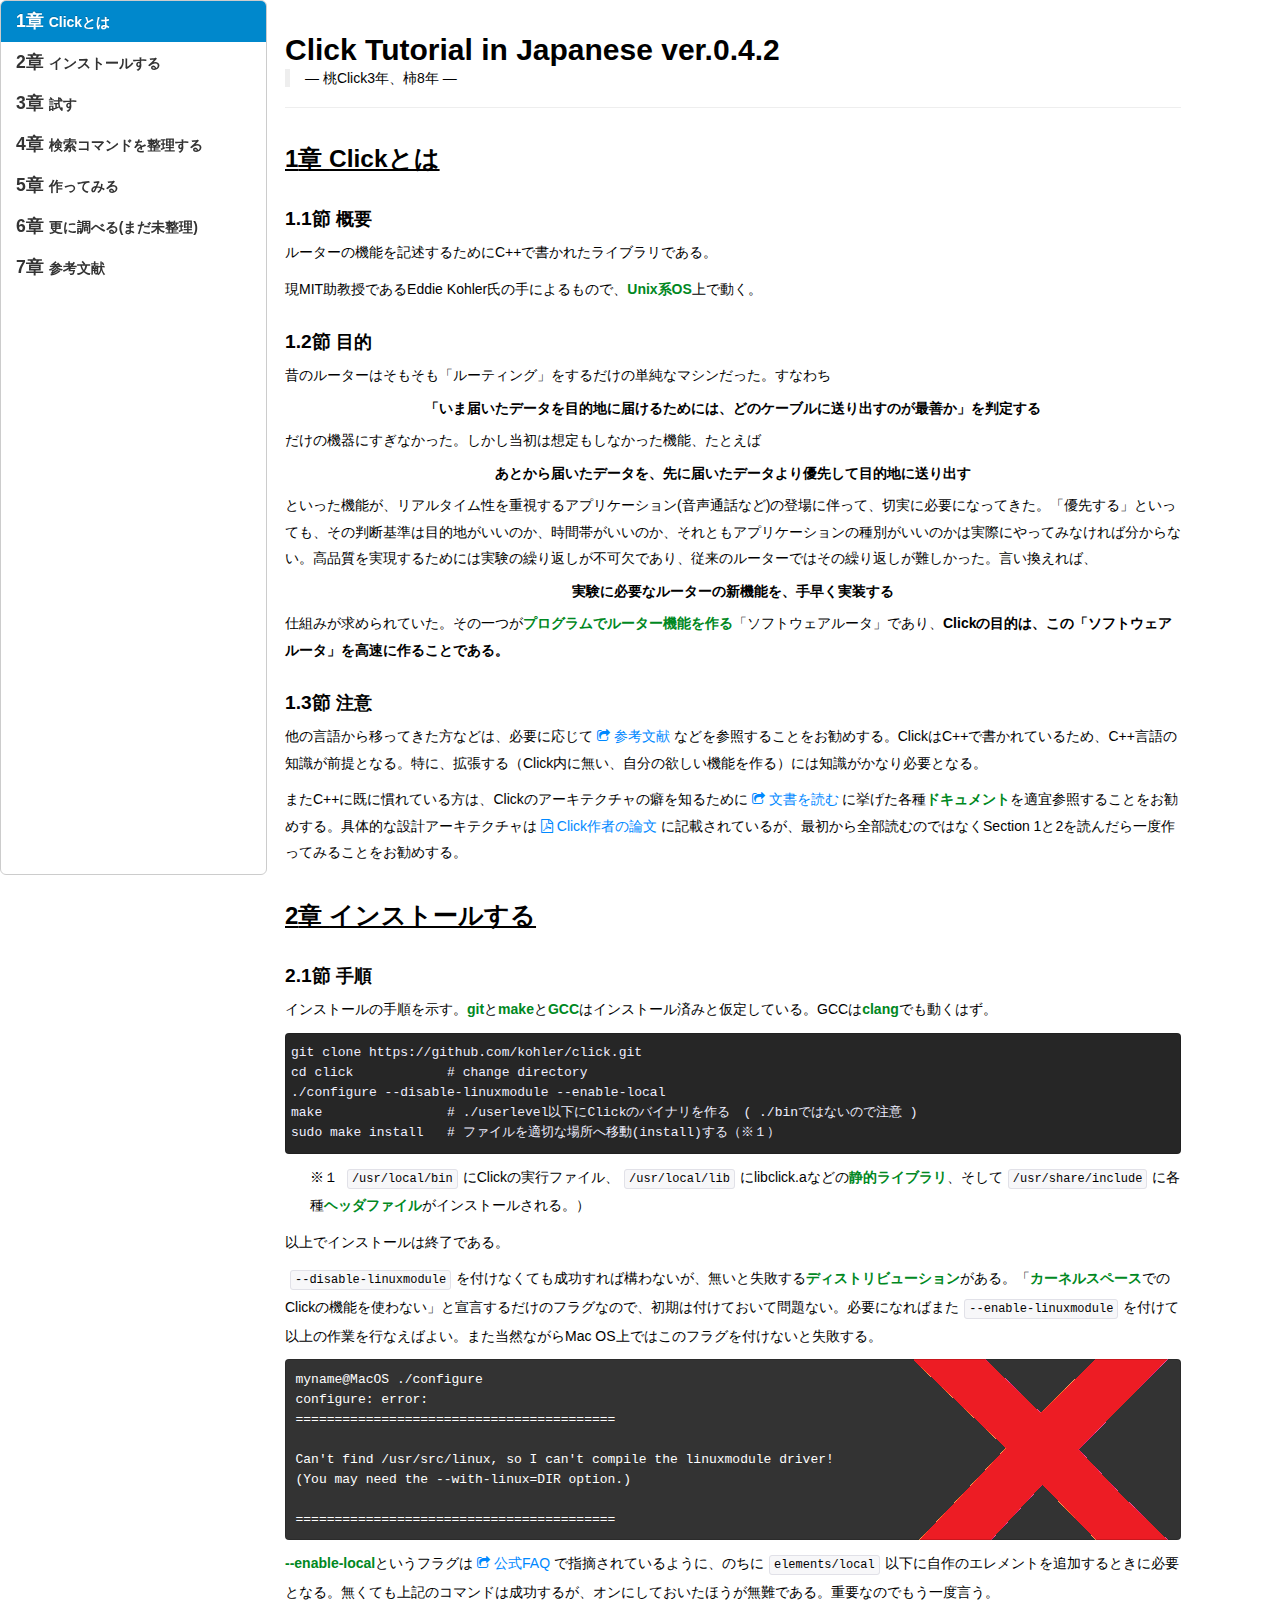
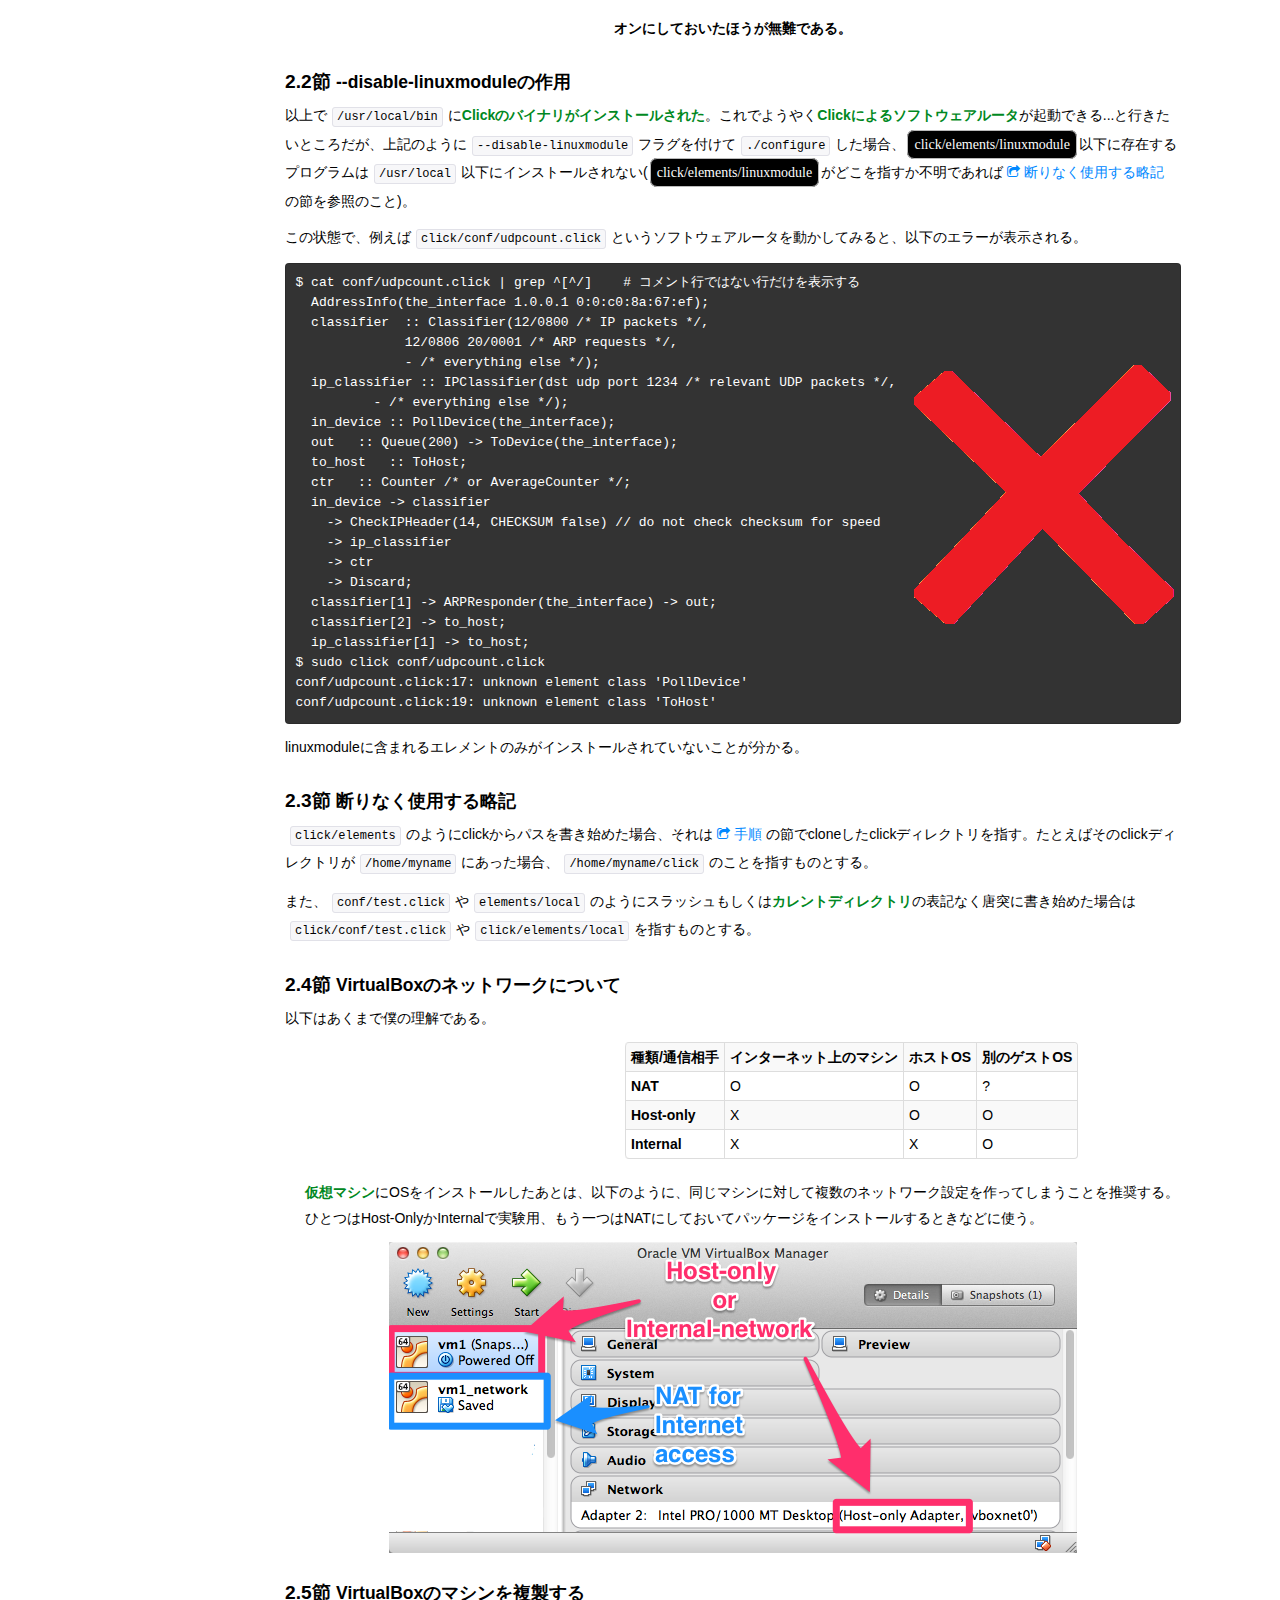
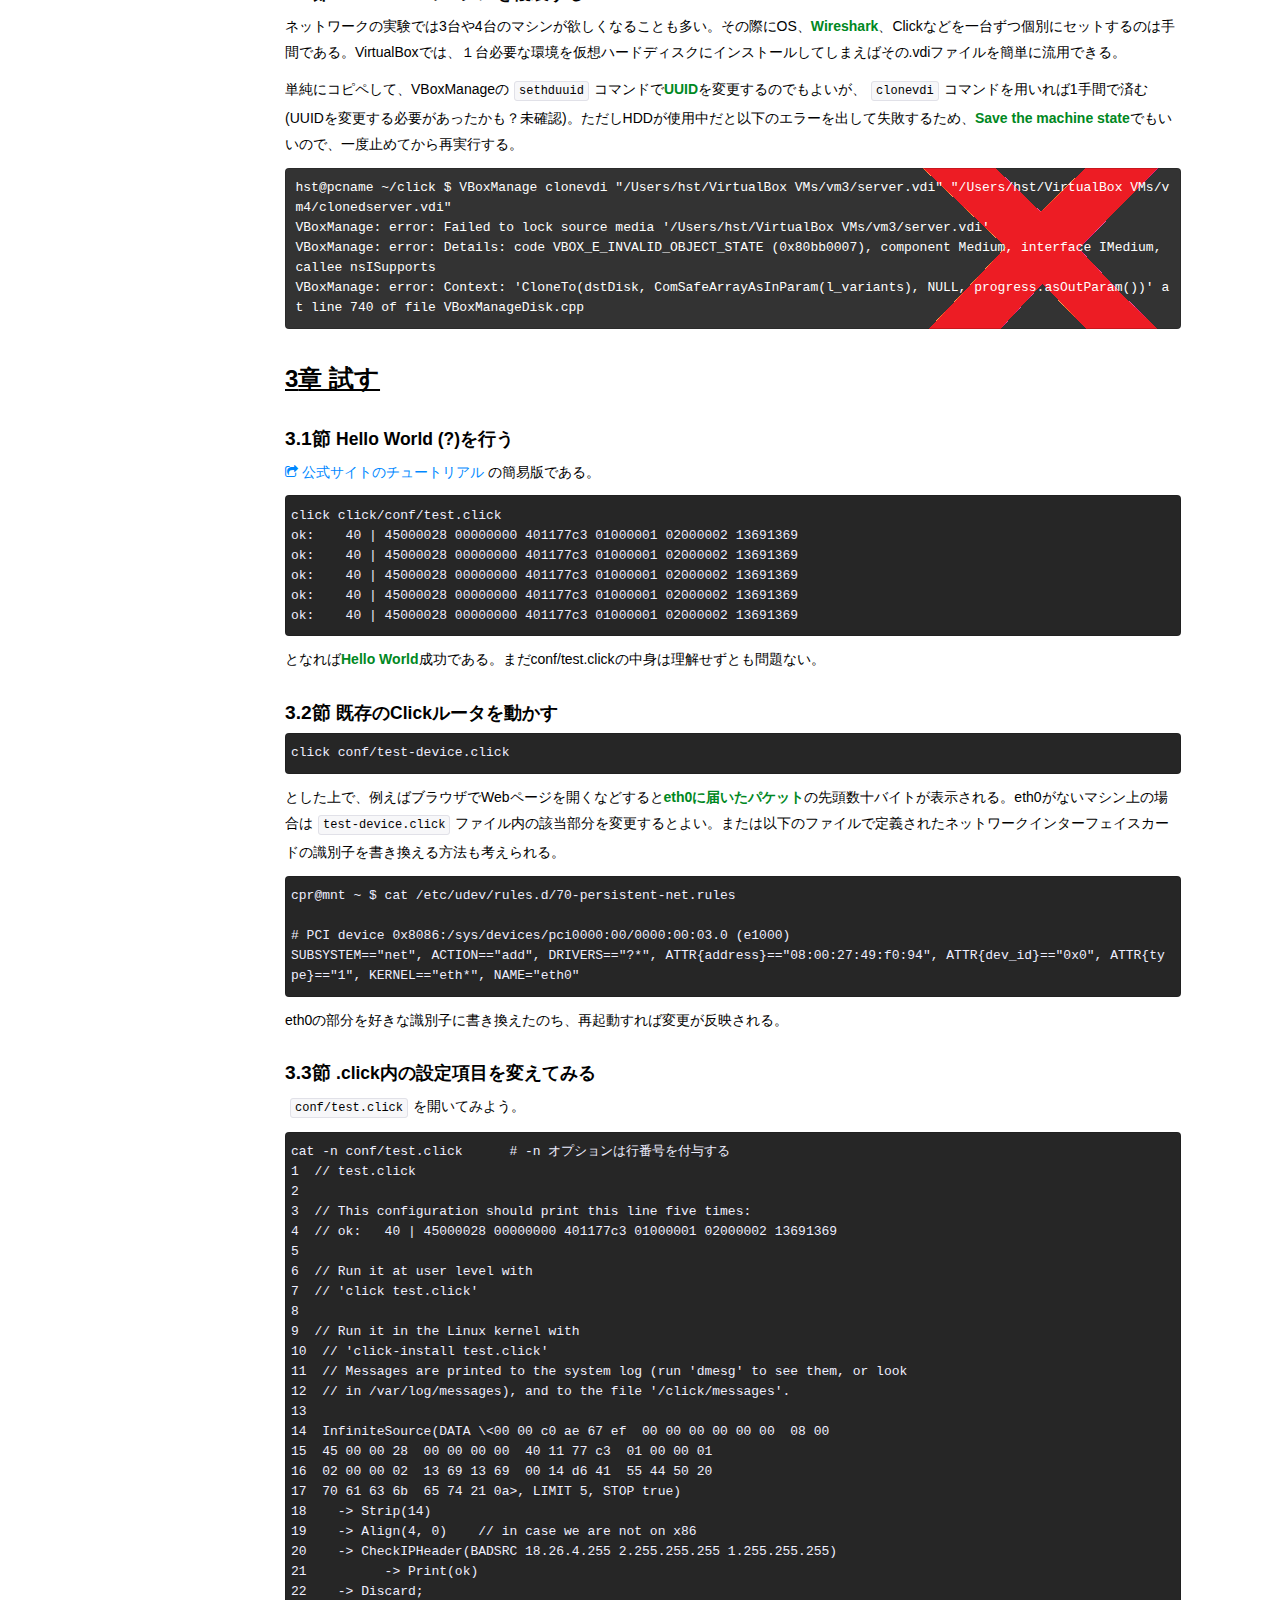
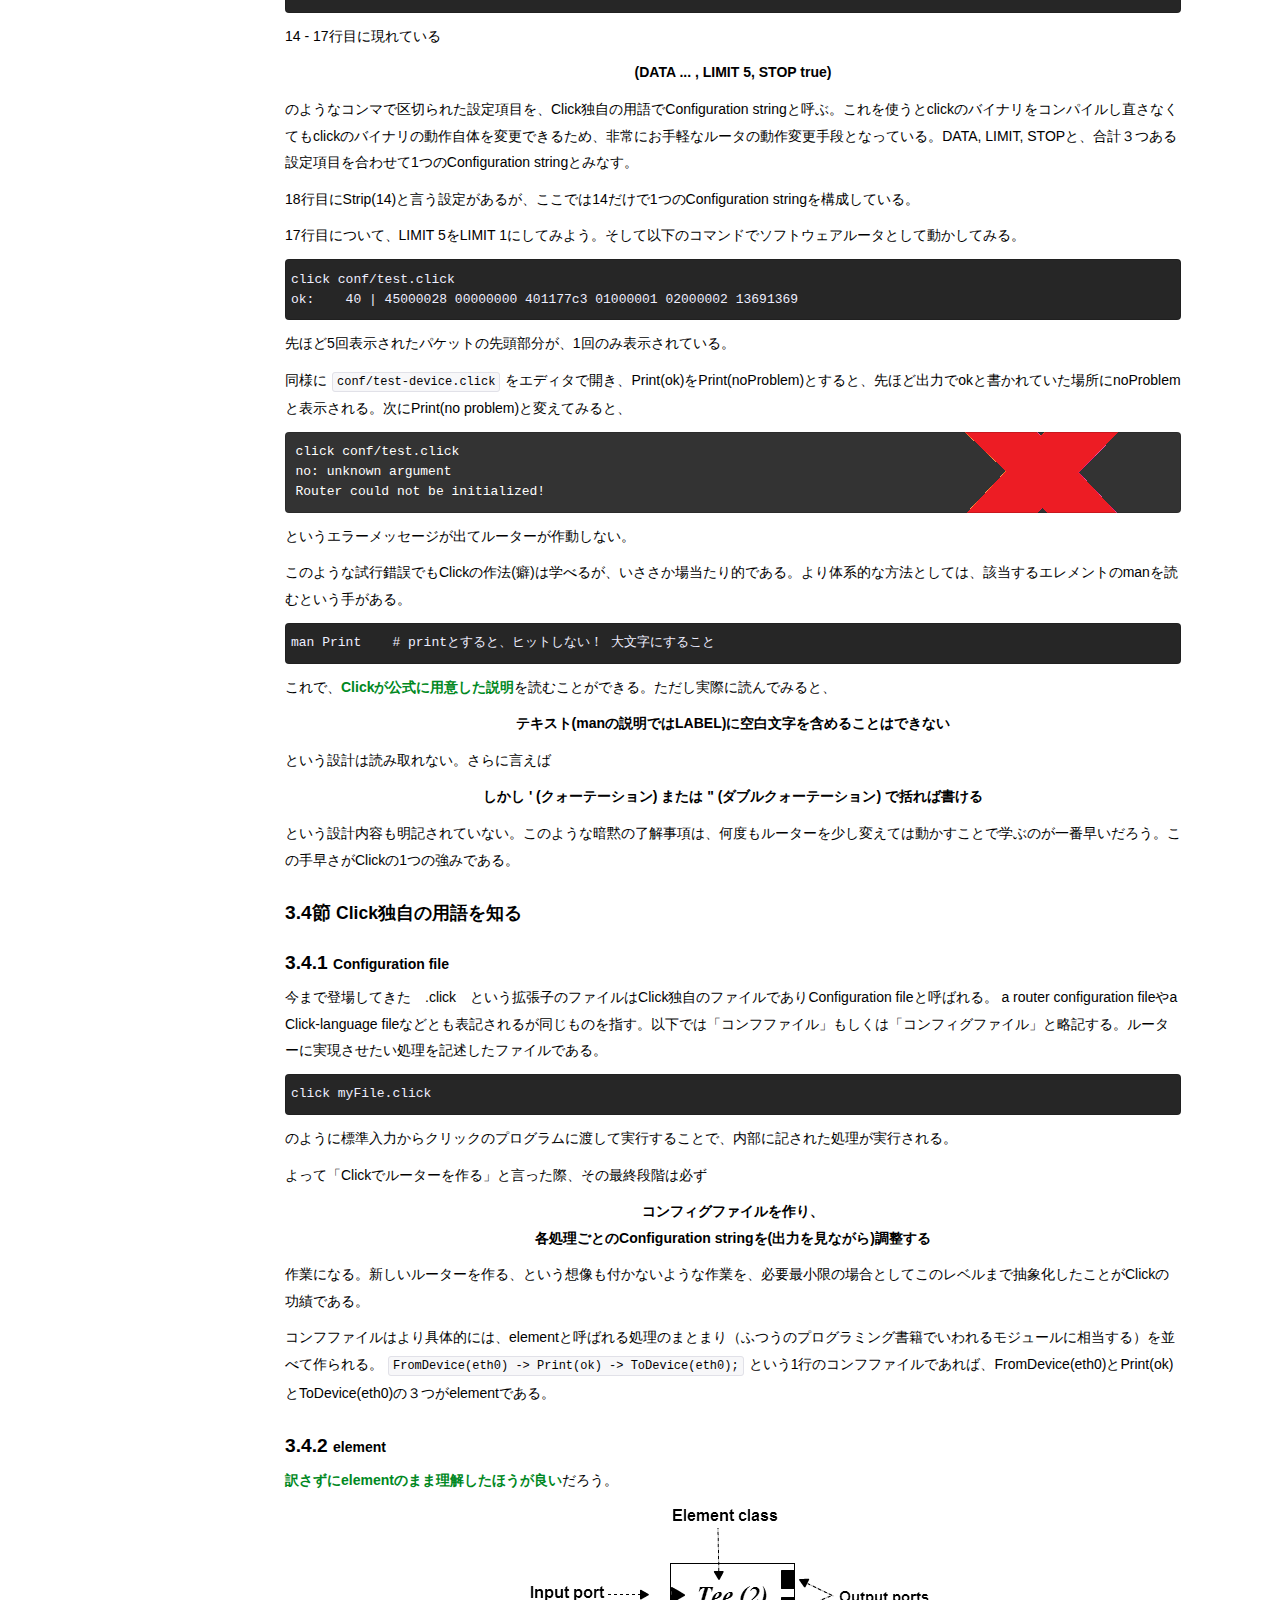
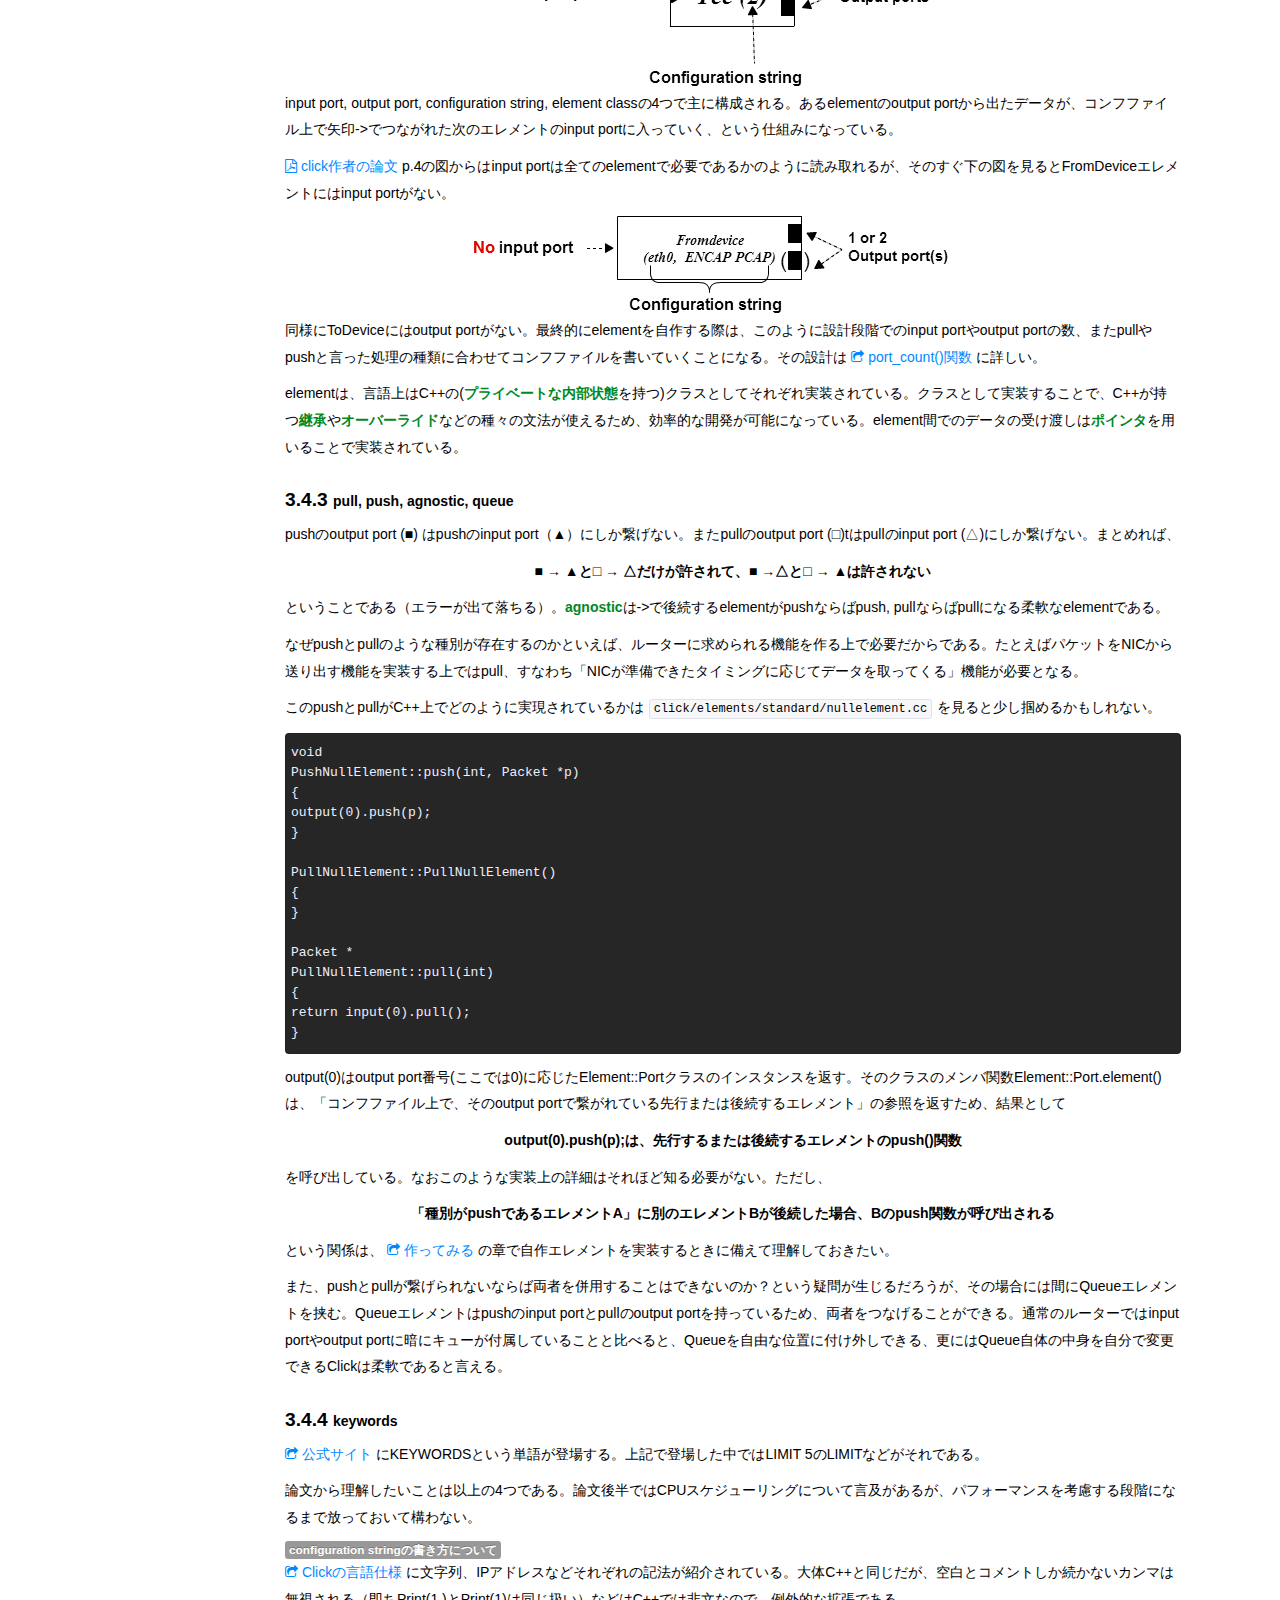
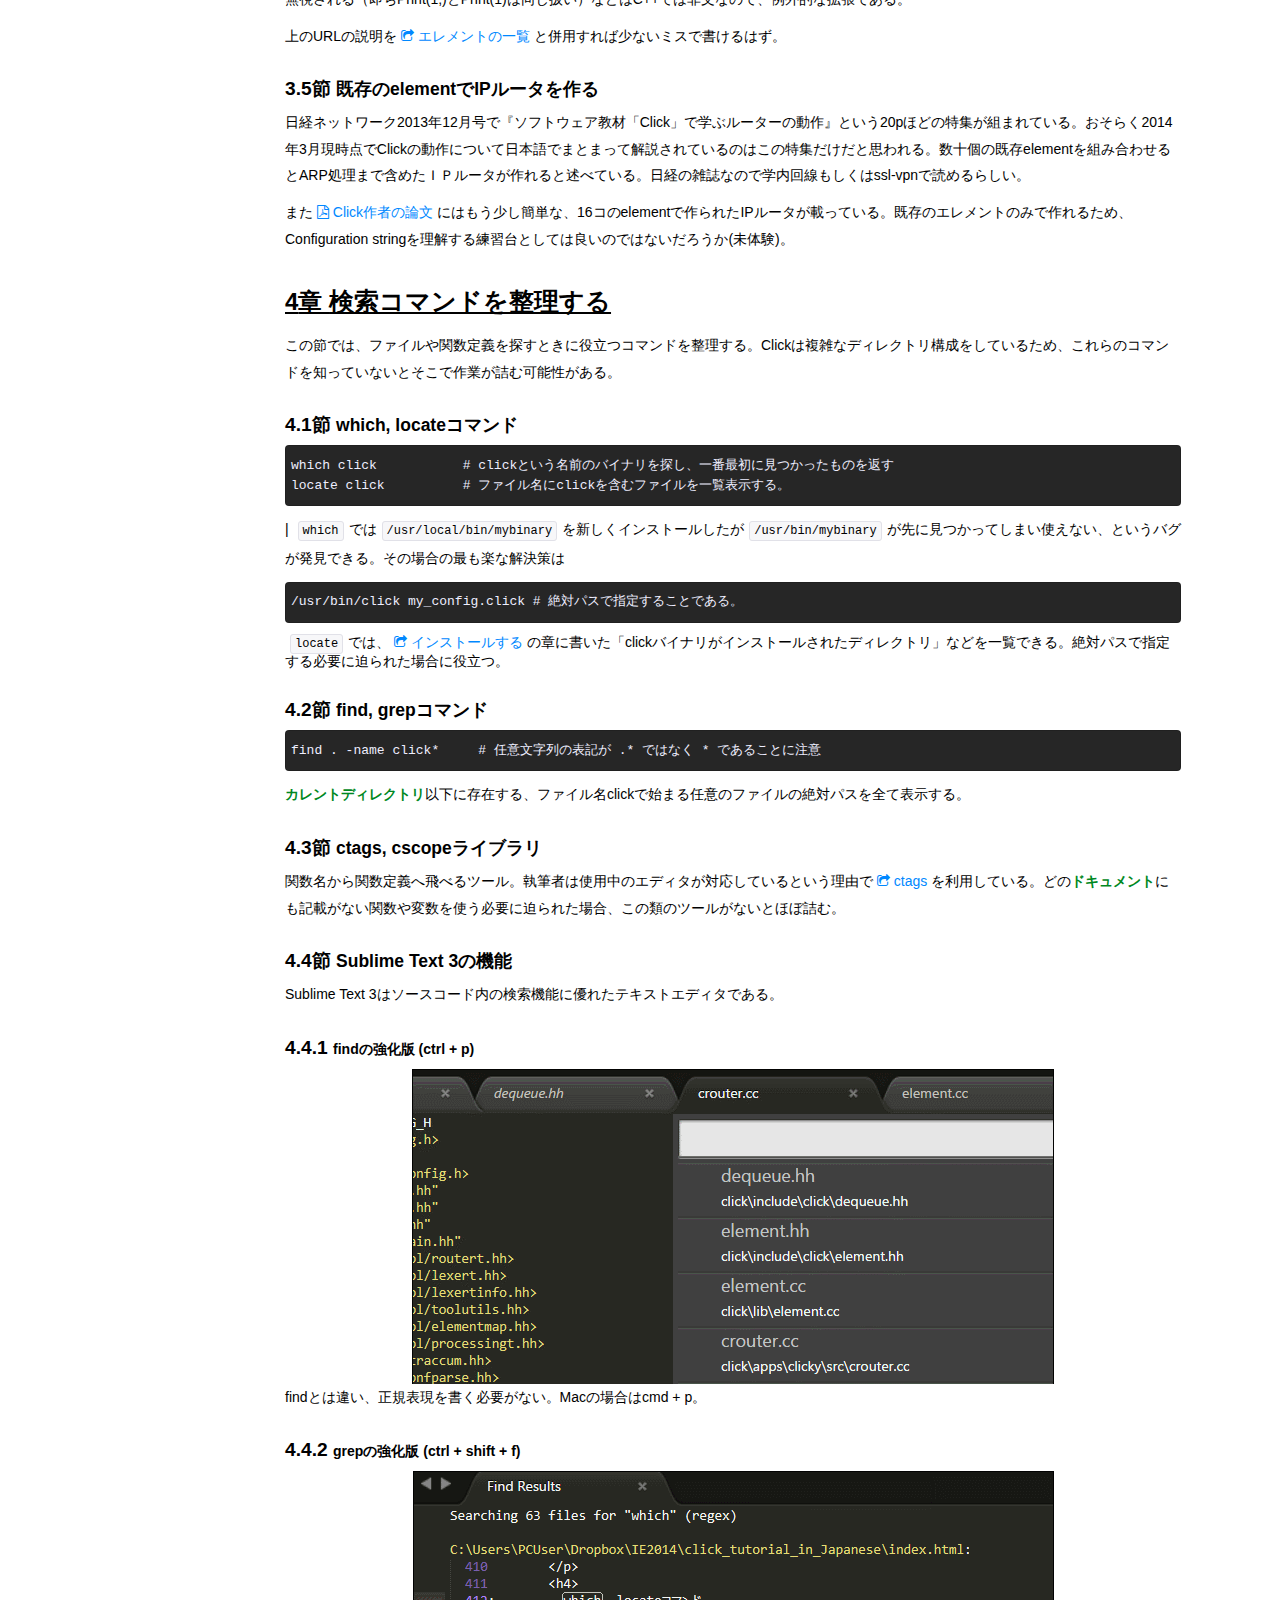
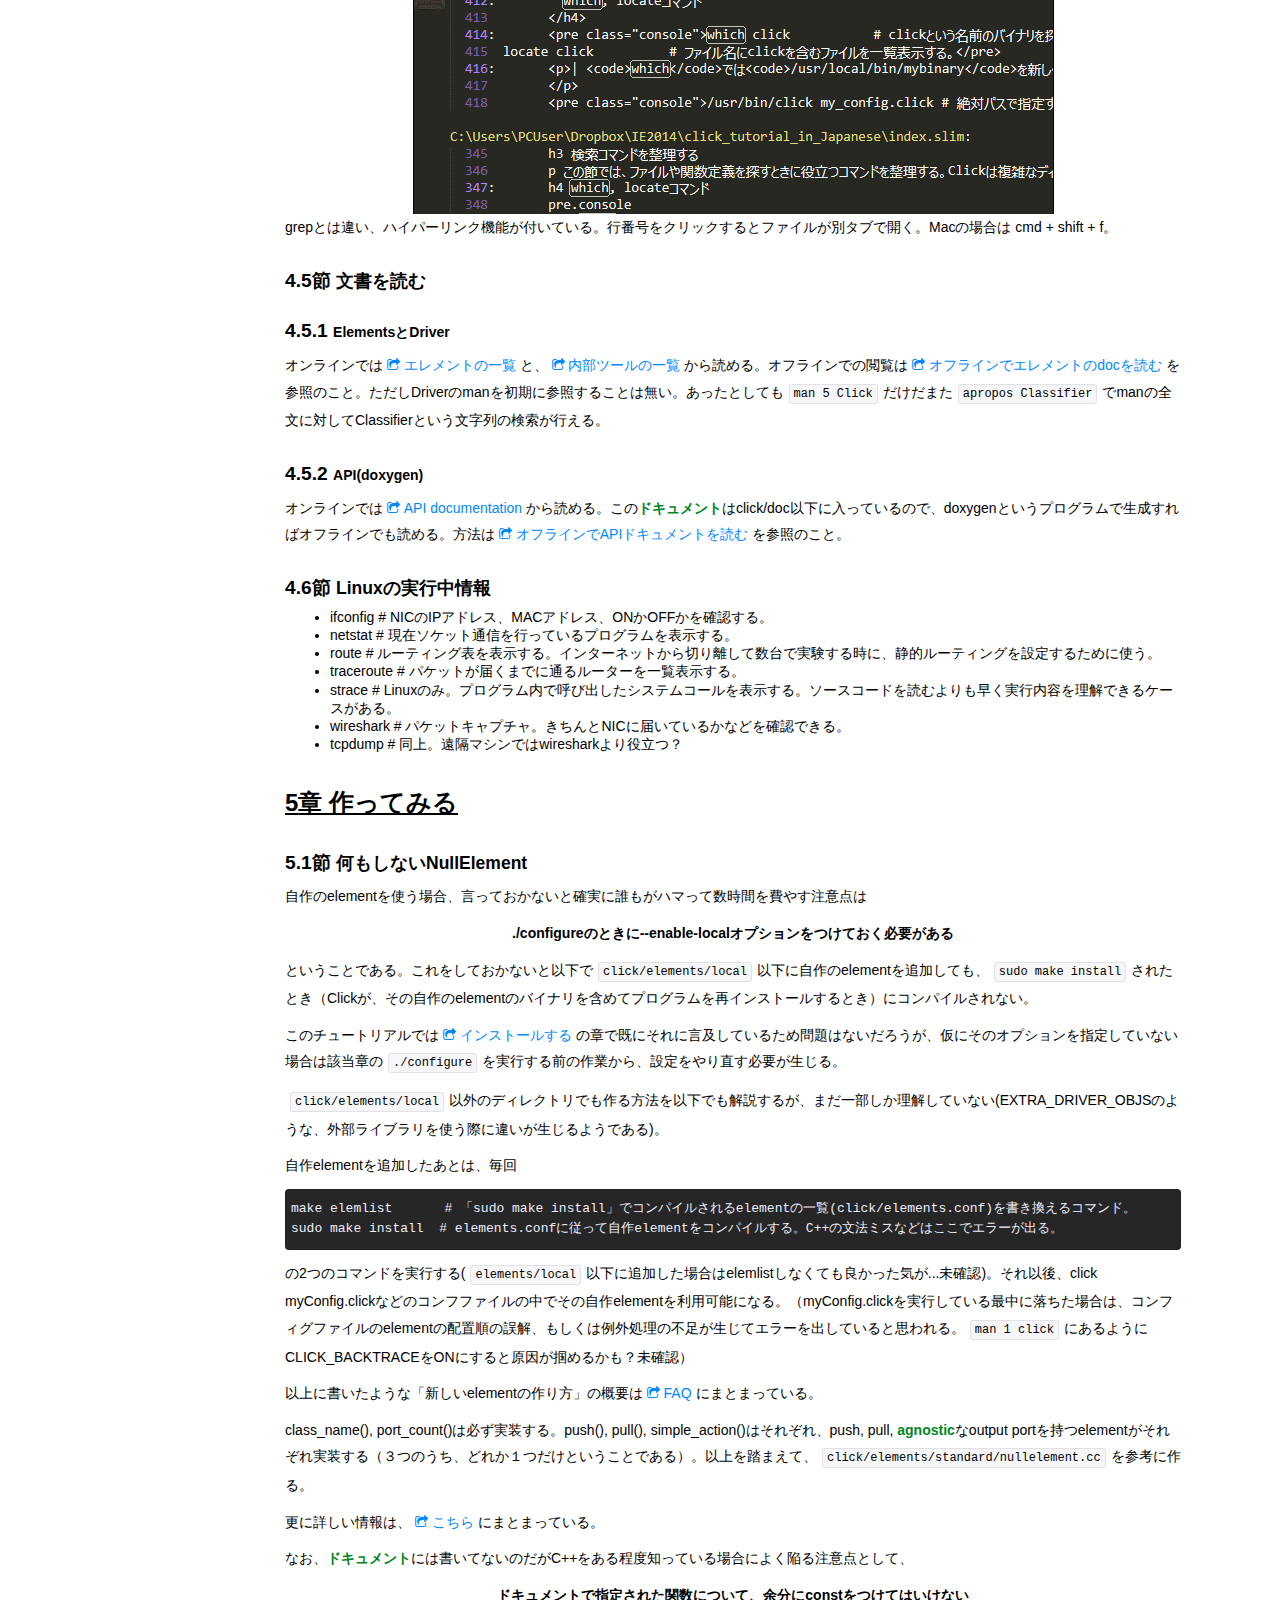
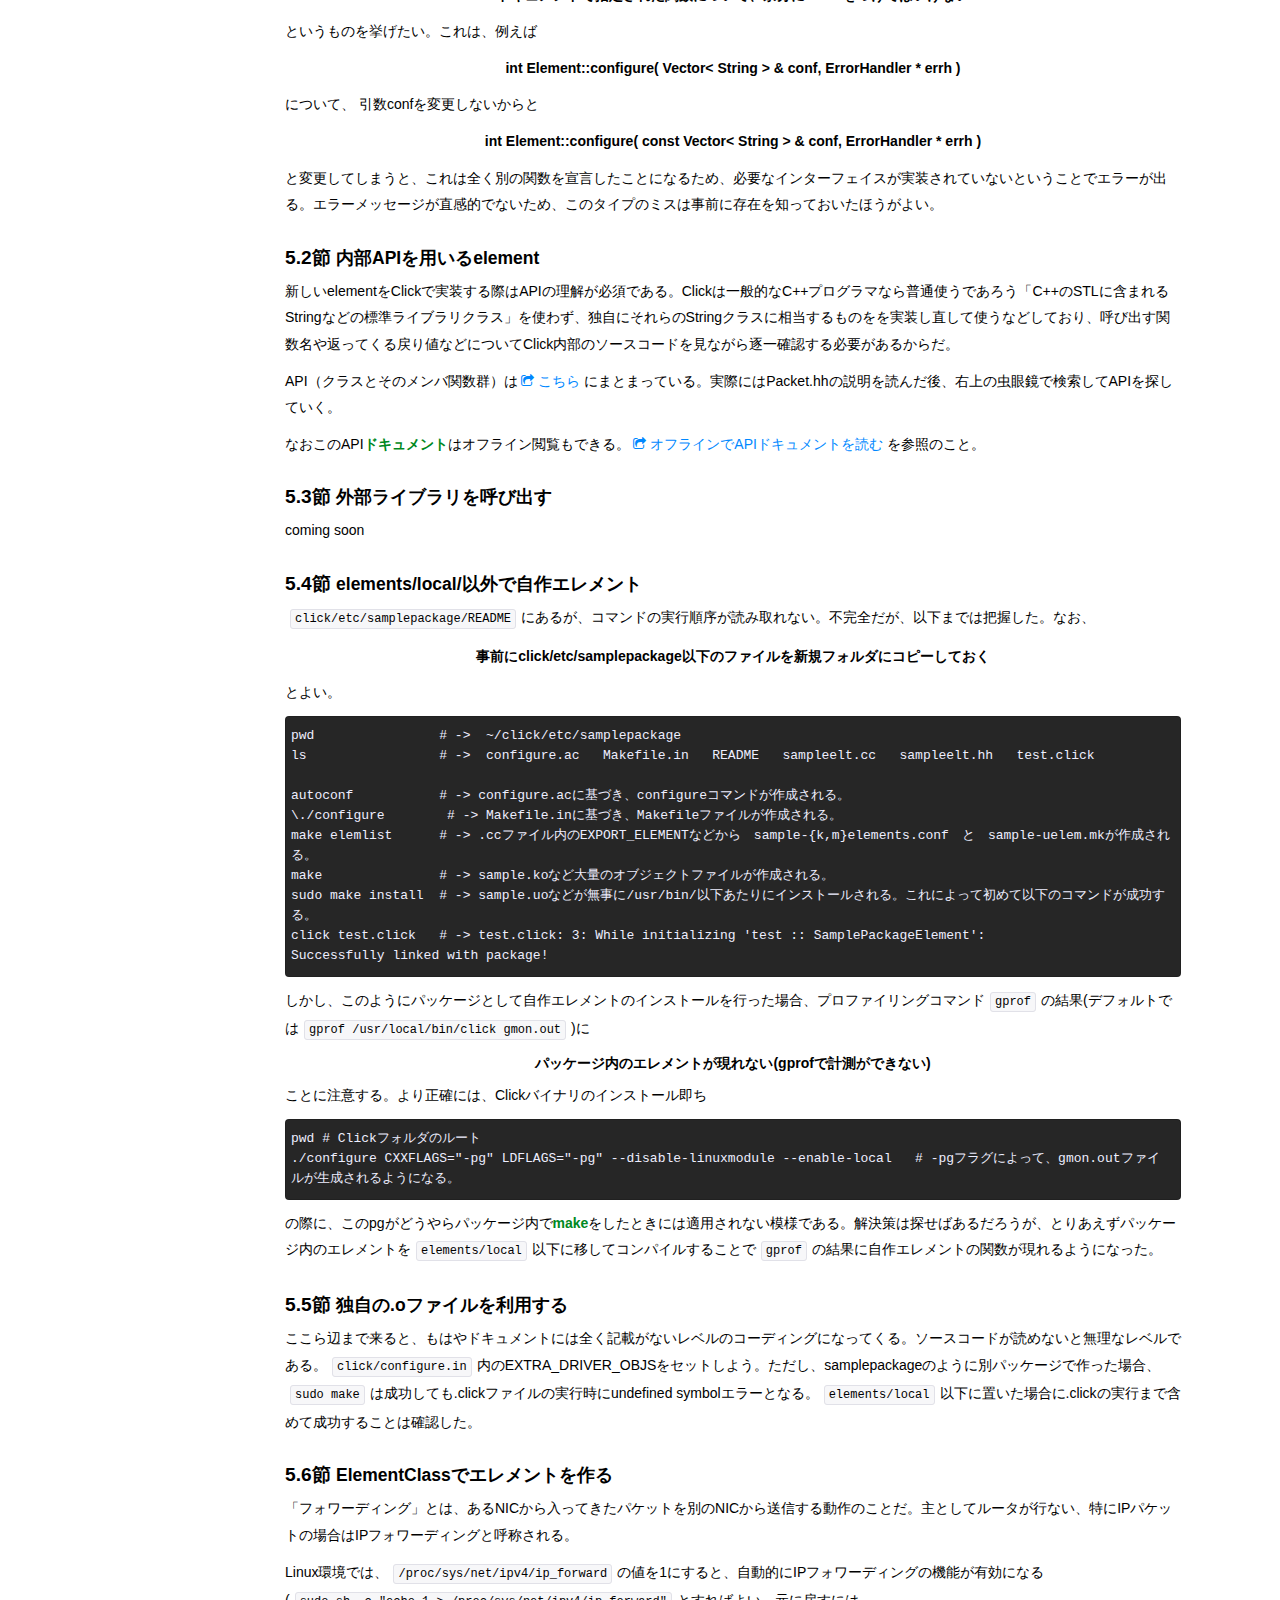
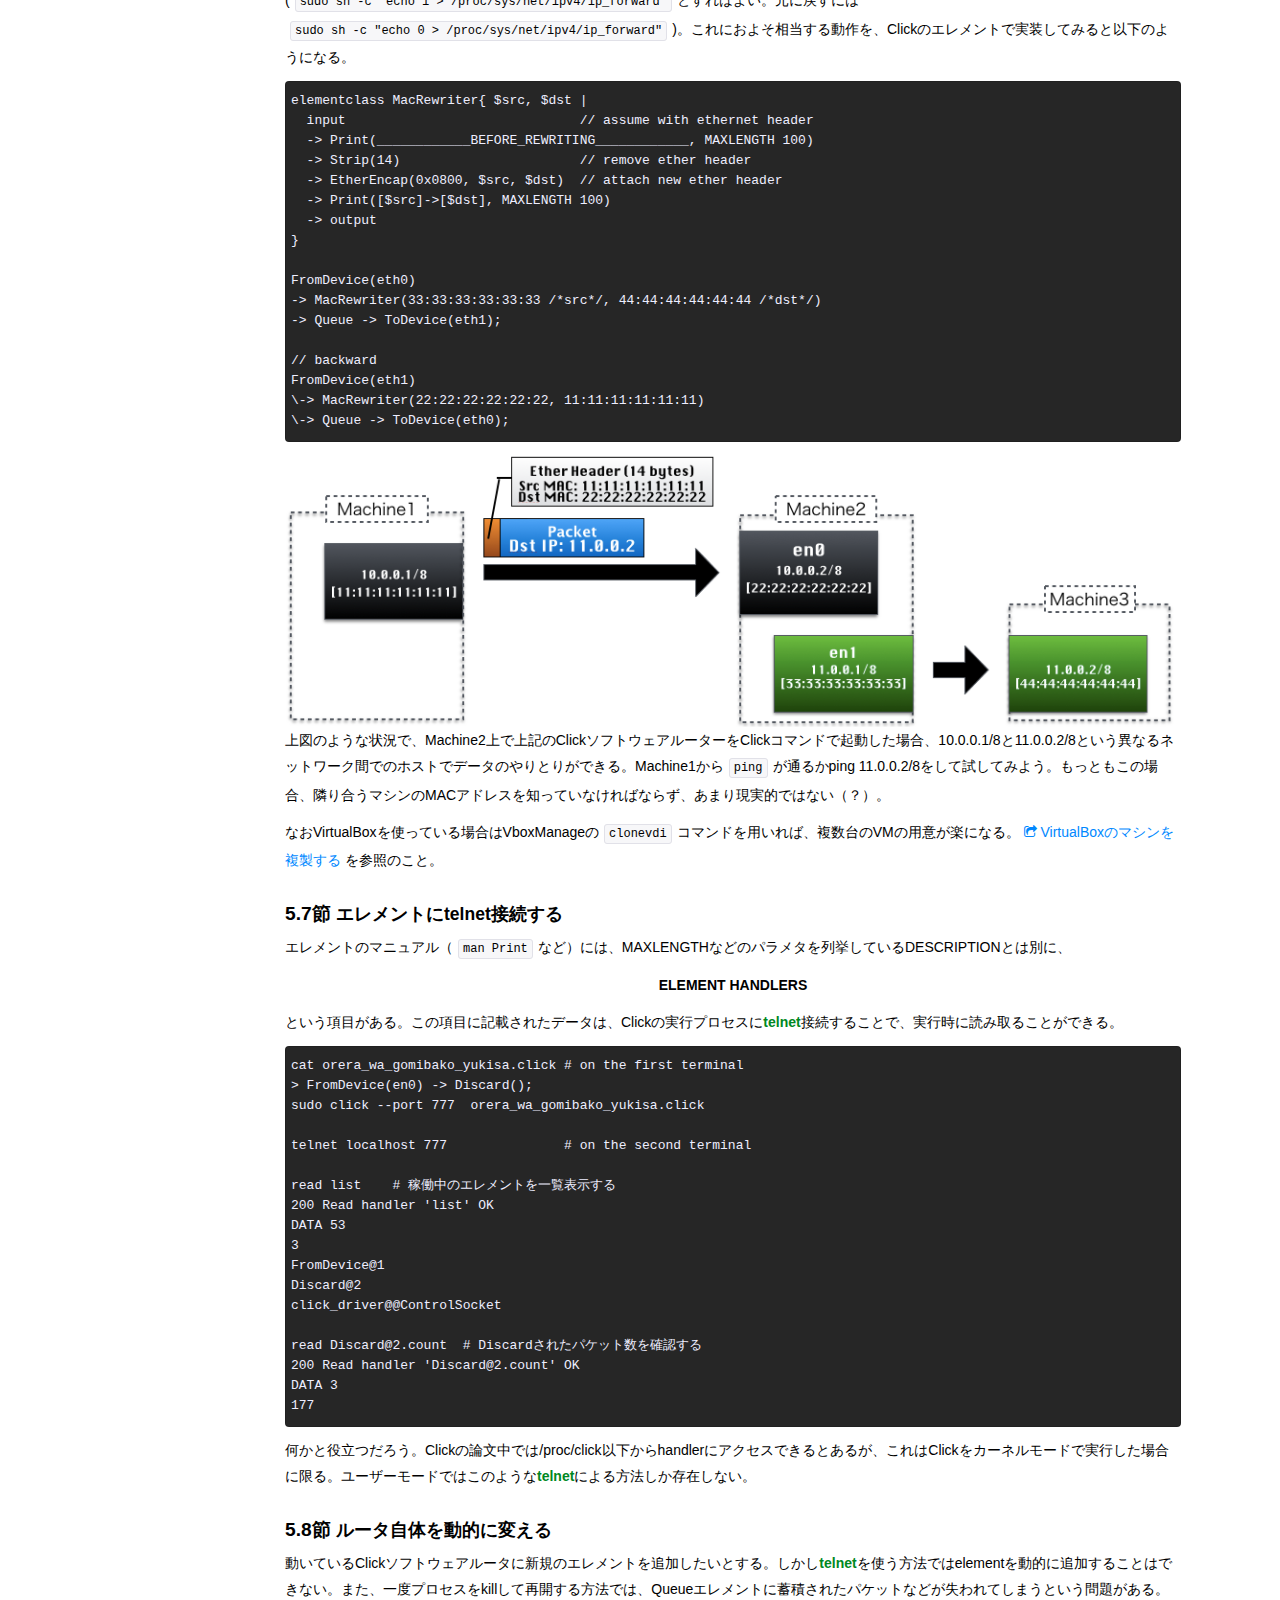
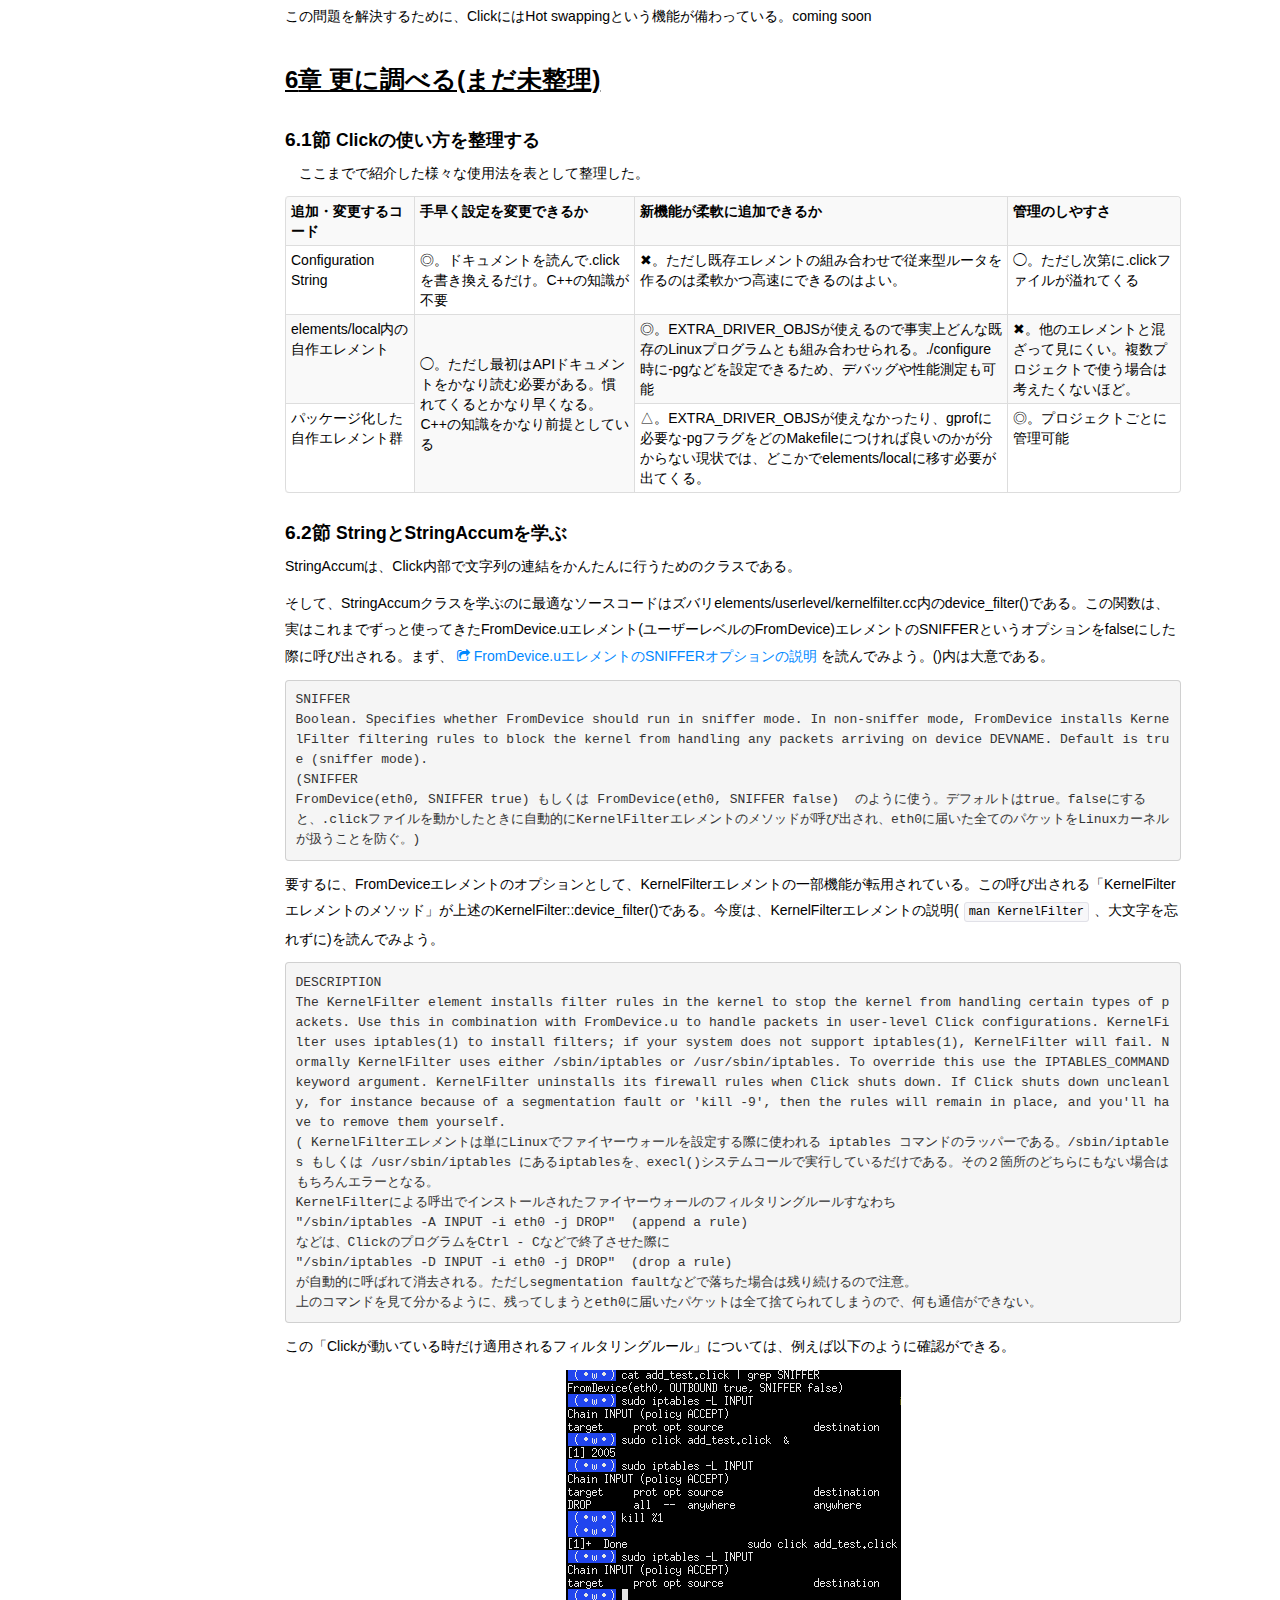
==== commit 45d896e6: "rewrite contents" ====
--- a/index.html
+++ b/index.html
@@ -1,1006 +1,998 @@
-<!DOCTYPE html>
-<haml lang="ja">
-  <head>
-    <meta charset="UTF-8">
-    <link href="css/bootstrap-2.3.2.css" rel="stylesheet">
-    <link href="css/jquery.tocify.css" rel="stylesheet">
-    <link href="css/basic.css" rel="stylesheet">
-    <link href="css/replace.css" rel="stylesheet">
-    <link href="lib/fontawesome/font-awesome.css" rel="stylesheet">
-    <script src="js/jquery-2.1.0.js"></script>
-    <script src="js/jquery-ui-1.10.4.custom.js"></script>
-    <script src="js/jquery.tocify.js"></script>
-    <script src="js/bootstrap-2.3.2.js"></script>
-    <script src="js/replace.js"></script>
-    <title>ClickJapanese</title>
-  </head>
-  <body>
-    <div id="left_frame"></div>
-    <div class="tocChild" id="right_frame">
-      <header id="manualTitle">
-        Click Tutorial in Japanese ver.0.4.2
-      </header>
-      <strong>― 桃Click3年、柿8年 ―</strong>
-      <hr>
-      <h3 id="what-is-click">
-        Clickとは
-      </h3>
-      <h4>
-        概要
-      </h4>
-      <p>
-        ルーターの機能を記述するためにC++で書かれたライブラリである。
-      </p>
-      <p>
-        現MIT助教授であるEddie Kohler氏の手によるもので、Unix系OS上で動く。
-      </p>
-      <h4>
-        目的
-      </h4>
-      <p>
-        昔のルーターはそもそも「ルーティング」をするだけの単純なマシンだった。すなわち
-      </p>
-      <strong>「いま届いたデータを目的地に届けるためには、どのケーブルに送り出すのが最善か」を判定する</strong>
-      <p>
-        だけの機器にすぎなかった。しかし当初は想定もしなかった機能、たとえば
-      </p>
-      <strong>あとから届いたデータを、先に届いたデータより優先して目的地に送り出す</strong>
-      <p>
-        といった機能が、リアルタイム性を重視するアプリケーション(音声通話など)の登場に伴って、切実に必要になってきた。「優先する」といっても、その判断基準は目的地がいいのか、時間帯がいいのか、それともアプリケーションの種別がいいのかは実際にやってみなければ分からない。高品質を実現するためには実験の繰り返しが不可欠であり、従来のルーターではその繰り返しが難しかった。言い換えれば、
-      </p>
-      <strong>実験に必要なルーターの新機能を、手早く実装する</strong>
-      <p>
-        仕組みが求められていた。その一つがプログラムでルーター機能を作る「ソフトウェアルータ」であり、<span class="strong_decoration">Clickの目的は、この「ソフトウェアルータ」を高速に作ることである。</span>
-      </p>
-      <h4>
-        注意
-      </h4>
-      <p>
-        他の言語から移ってきた方などは、必要に応じて<a class="replace_me" href="#references"></a>などを参照することをお勧めする。ClickはC++で書かれているため、C++言語の知識が前提となる。特に、拡張する（Click内に無い、自分の欲しい機能を作る）には知識がかなり必要となる。
-      </p>
-      <p>
-        またC++に既に慣れている方は、Clickのアーキテクチャの癖を知るために<a class="replace_me" href="#click-documents"></a>に挙げた各種ドキュメントを適宜参照することをお勧めする。具体的な設計アーキテクチャは<a href="http://pdos.csail.mit.edu/papers/click:tocs00/paper.pdf">Click作者の論文</a>に記載されている。
-      </p>
-      <h3 id="install-click">
-        インストールする
-      </h3>
-      <h4 id="how-to-install-click">
-        手順
-      </h4>
-      <p>
-        インストールの手順を示す。gitとmakeとGCCはインストール済みと仮定している。GCCはclangでも動くはず。
-      </p>
-      <pre class="console">git clone https://github.com/kohler/click.git
-cd click            # change directory
-./configure --disable-linuxmodule --enable-local
-make                # ./userlevel以下にClickのバイナリを作る　( ./binではないので注意 )
-sudo make install   # ファイルを適切な場所へ移動(install)する（※１）</pre>
-      <ol>
-        <p>
-          （※１ /usr/local/binにClickの実行ファイル、/usr/local/libにlibclick.aなどの静的ライブラリ、/usr/share/includeにヘッダファイルがインストールされる。）
-        </p>
-      </ol>
-      <p>
-        以上でインストールは終了である。
-      </p>
-      <p>
-        --disable-linuxmoduleを付けなくても成功すれば構わないが、無いと失敗するディストリビューションがある。「カーネルスペースでのClickの機能を使わない」と宣言するだけのフラグなので、初期は付けておいて問題ない。必要になればまた--enable-linuxmoduleを付けて以上の作業を行なえばよい。また当然ながらMac OS上ではこのフラグを付けないと失敗する。エラーメッセージは以下である。
-      </p>
-      <pre class="errorConsole">configure: error:
-=========================================
-
-Can't find /usr/src/linux, so I can't compile the linuxmodule driver!
-(You may need the --with-linux=DIR option.)
-
-=========================================</pre>
-      <p>
-        --enable-localというフラグは<a href="http://read.cs.ucla.edu/click/faq#creating-your-own-elements">公式FAQ</a>で指摘されているように、のちにelements/local フォルダ以下に自作のエレメントを追加するときに必要となる。無くても上記のコマンドは成功するが、オンにしておいたほうが無難である。重要なのでもう一度言う。<strong>オンにしておいたほうが無難である。</strong>
-      </p>
-      <h4>
-        --disable-linuxmoduleの作用
-      </h4>
-      <p>
-        以上で/usr/local/binにClickのバイナリがインストールされた。これでようやくClickによるソフトウェアルータが起動できる...と行きたいところだが、上記のように--disable-linuxmoduleフラグを付けて./configureした場合、click/elements/linuxmodule以下に存在するプログラムは/usr/local/以下にインストールされない(click/elements/linuxmoduleがどこを指すか不明であれば<a class="replace_me" href="#my-abbreviation"></a>の節を参照のこと)。
-      </p>
-      <p>
-        この状態で、例えばclick/conf/udpcount.clickというルーター設定で動かしてみると、以下のエラーが表示される。
-      </p>
-      <pre class="errorConsole">$sudo click conf/udpcount.click
-conf/udpcount.click:17: unknown element class 'PollDevice'
-conf/udpcount.click:19: unknown element class 'ToHost'</pre>
-      <p>
-        linuxmoduleに含まれるエレメントがインストールされていないことが分かる。
-      </p>
-      <h4 id="my-abbreviation">
-        断りなく使用する略記
-      </h4>
-      <p>
-        click/elements/のようにclickからパスを書き始めた場合、それは<a class="replace_me" href="#how-to-install-click"></a>の節でcloneしたclickディレクトリを指す。たとえばそのclickディレクトリが/home/myname/にあった場合、/home/myname/clickのことを指すものとする。
-      </p>
-      <p>
-        また、conf/test.clickのように唐突に書き始めた場合はclick/conf/test.clickを指すものとする。
-      </p>
-      <h4>
-        VirtualBoxのネットワークについて
-      </h4>
-      <p>
-        以下はあくまで僕の理解である。
-      </p>
-      <table class="table table-striped table-condensed table-bordered">
-        <tr>
-          <th>
-            種類/通信相手
-          </th>
-          <th>
-            インターネット上のマシン
-          </th>
-          <th>
-            ホストOS
-          </th>
-          <th>
-            別のゲストOS
-          </th>
-        </tr>
-        <tr>
-          <th>
-            NAT
-          </th>
-          <td>
-            O
-          </td>
-          <td>
-            O
-          </td>
-          <td>
-            ?
-          </td>
-        </tr>
-        <tr>
-          <th>
-            Host-only
-          </th>
-          <td>
-            X
-          </td>
-          <td>
-            O
-          </td>
-          <td>
-            O
-          </td>
-        </tr>
-        <tr>
-          <th>
-            Internal
-          </th>
-          <td>
-            X
-          </td>
-          <td>
-            X
-          </td>
-          <td>
-            O
-          </td>
-        </tr>
-      </table>
-      <p>
-        仮想マシンにOSをインストールしたあとは、以下のように、同じマシンに対して複数のネットワーク設定を作ってしまうことを推奨する。ひとつはHost-OnlyかInternalで実験用、もう一つはNATにしておいてパッケージをインストールするときなどに使う。
-      </p>
-      <img src="img/2VM_network_settings.png">
-      <h4 id="how-to-copy-virtual-machine">
-        VirtualBoxのマシンを複製する
-      </h4>
-      <p>
-        ネットワークの実験では3台や4台のマシンが欲しくなることも多い。その際にOS、Wireshark、Clickなどを一台ずつ個別にセットするのは手間である。VirtualBoxでは、１台必要な環境を仮想ハードディスクにインストールしてしまえばその.vdiファイルを簡単に流用できる。
-      </p>
-      <p>
-        単純にコピペして、VBoxManageのsethduuidコマンドでUUIDを変更するのでもよいが、clonevdiコマンドを用いれば1手間で済む(UUIDを変更する必要があったかも？未確認)。ただしHDDが使用中だと以下のエラーを出して失敗するため、Save the machine stateでもいいので、一度止めてから再実行する。
-      </p>
-      <pre class="errorConsole">hst@pcname ~/click $ VBoxManage clonevdi "/Users/hst/VirtualBox VMs/vm3/server.vdi" "/Users/hst/VirtualBox VMs/vm4/clonedserver.vdi"
-VBoxManage: error: Failed to lock source media '/Users/hst/VirtualBox VMs/vm3/server.vdi'
-VBoxManage: error: Details: code VBOX_E_INVALID_OBJECT_STATE (0x80bb0007), component Medium, interface IMedium, callee nsISupports
-VBoxManage: error: Context: 'CloneTo(dstDisk, ComSafeArrayAsInParam(l_variants), NULL, progress.asOutParam())' at line 740 of file VBoxManageDisk.cpp</pre>
-      <h3>
-        試す
-      </h3>
-      <h4 id="hello-world">
-        Hello World (?)を行う
-      </h4>
-      <p>
-        <a href="http://www.read.cs.ucla.edu/click/tutorial1#preparation">公式サイトのチュートリアル</a>の簡易版である。
-      </p>
-      <pre class="console">click click/conf/test.click
-ok:    40 | 45000028 00000000 401177c3 01000001 02000002 13691369
-ok:    40 | 45000028 00000000 401177c3 01000001 02000002 13691369
-ok:    40 | 45000028 00000000 401177c3 01000001 02000002 13691369
-ok:    40 | 45000028 00000000 401177c3 01000001 02000002 13691369
-ok:    40 | 45000028 00000000 401177c3 01000001 02000002 13691369</pre>
-      <p>
-        となればHello World成功である。まだconf/test.clickの中身は理解せずとも問題ない。
-      </p>
-      <h4 id="test-device">
-        既存のClickルータを動かす
-      </h4>
-      <pre class="console"><sudo>click conf/test-device.click</sudo></pre>
-      <p>
-        とした上で、例えばブラウザでWebページを開くなどするとeth0に届いたパケットの先頭数十バイトが表示される。eth0がないマシン上の場合はtest-device.clickファイル内の該当部分を変更するとよい。または以下のファイルで定義されたネットワークインターフェイスカードの識別子を書き換える方法も考えられる。
-      </p>
-      <pre class="console">cpr@mnt ~ $ cat /etc/udev/rules.d/70-persistent-net.rules 
-
-# PCI device 0x8086:/sys/devices/pci0000:00/0000:00:03.0 (e1000)
-SUBSYSTEM=="net", ACTION=="add", DRIVERS=="?*", ATTR{address}=="08:00:27:49:f0:94", ATTR{dev_id}=="0x0", ATTR{type}=="1", KERNEL=="eth*", NAME="eth0"</pre>
-      <p>
-        eth0の部分を好きな識別子に書き換えたのち、再起動すれば変更が反映される。
-      </p>
-      <h4 id="change-string">
-        .click内の設定項目を変えてみる
-      </h4>
-      <p>
-        conf/test.clickを開いてみよう。
-      </p>
-      <pre class="console">cat -n conf/test.click      # -n オプションは行番号を付与する
-1  // test.click
-2  
-3  // This configuration should print this line five times:
-4  // ok:   40 | 45000028 00000000 401177c3 01000001 02000002 13691369
-5  
-6  // Run it at user level with
-7  // 'click test.click'
-8  
-9  // Run it in the Linux kernel with
-10  // 'click-install test.click'
-11  // Messages are printed to the system log (run 'dmesg' to see them, or look
-12  // in /var/log/messages), and to the file '/click/messages'.
-13  
-14  InfiniteSource(DATA \<00 00 c0 ae 67 ef  00 00 00 00 00 00  08 00
-15  45 00 00 28  00 00 00 00  40 11 77 c3  01 00 00 01
-16  02 00 00 02  13 69 13 69  00 14 d6 41  55 44 50 20
-17  70 61 63 6b  65 74 21 0a>, LIMIT 5, STOP true)
-18    -> Strip(14)
-19    -> Align(4, 0)    // in case we are not on x86
-20    -> CheckIPHeader(BADSRC 18.26.4.255 2.255.255.255 1.255.255.255)
-21          -> Print(ok)
-22    -> Discard;</pre>
-      <p>
-        14 - 17行目に現れている<strong>(DATA ... , LIMIT 5, STOP true)</strong>のようなコンマで区切られた設定項目を、Click独自の用語でConfiguration stringと呼ぶ。DATA, LIMIT, STOPと、合計３つある設定項目を合わせて1つのConfiguration stringとみなす。
-      </p>
-      <p>
-        18行目にStrip(14)と言う設定があるが、ここでは14だけで1つのConfiguration stringを構成している。
-      </p>
-      <p>
-        17行目について、LIMIT 5をLIMIT 1にしてみよう。そして以下のコマンドでソフトウェアルータとして動かしてみる。
-      </p>
-      <pre class="console">click conf/test.click
-ok:    40 | 45000028 00000000 401177c3 01000001 02000002 13691369</pre>
-      <p>
-        先ほど5回表示されたパケットの先頭部分が、1回のみ表示されている。
-      </p>
-      <p>
-        同様にconf/test-device.clickをエディタで開き、Print(ok)をPrint(noProblem)とすると、先ほど出力でokと書かれていた場所にnoProblemと表示される。次にPrint(no problem)と変えてみると、
-      </p>
-      <pre class="errorConsole">click conf/test.click
-no: unknown argument
-Router could not be initialized!</pre>
-      <p>
-        というエラーメッセージが出てルーターが作動しない。
-      </p>
-      <p>
-        このような試行錯誤でもClickの作法(癖)は学べるが、いささか場当たり的である。より体系的な方法としては、該当するエレメントのmanを読むという手がある。
-      </p>
-      <pre class="console">man Print    # printとすると、ヒットしない！ 大文字にすること</pre>
-      <p>
-        これで、Clickが公式に用意した説明を読むことができる。ただし実際に読んでみると、<strong>テキスト(manの説明ではLABEL)に空白文字を含めることはできない</strong>という設計は読み取れない。さらに言えば<strong>しかし ' (クォーテーション) または " (ダブルクォーテーション) で括れば書ける</strong>という設計内容も明記されていない。このような暗黙の了解事項は、何度もルーターを少し変えては動かすことで学ぶのが一番早いだろう。この手早さがClickの1つの強みである。
-      </p>
-      <h4 id="read-thesis">
-        Click独自の用語を知る
-      </h4>
-      <h5>
-        Configuration file
-      </h5>
-      <p>
-        今まで登場してきた　.click　という拡張子のファイルはClick独自のファイルでありConfiguration fileと呼ばれる。以下では「コンフファイル」もしくは「コンフィグファイル」と略記する。ルーターに実現させたい処理を記述したファイルである。
-      </p>
-      <pre class="console">click myFile.click</pre>
-      <p>
-        のように標準入力からクリックのプログラムに渡して実行することで、内部に記された処理が実行される。
-      </p>
-      <p>
-        よって「Clickでルーターを作る」と言った際、その最終段階は必ず<strong>コンフィグファイルを作り、<br>各処理ごとのConfiguration stringを(出力を見ながら)調整する</strong>作業になる。ルーターを作る、という想像も付かないような作業を、必要最小限の場合としてこのレベルまで抽象化したことがClickの功績である。
-      </p>
-      <p>
-        コンフファイルはより具体的には、elementと呼ばれる処理のまとまり（ふつうのプログラミング書籍でいわれるモジュールに相当する？）を並べて作られる。FromDevice(eth0) -> Print(ok) -> ToDevice(eth0);という1行のコンフファイルであれば、FromDevice(eth0)とPrint(ok)とToDevice(eth0)の３つがelementである。
-      </p>
-      <h5>
-        element
-      </h5>
-      <p>
-        訳さずにelementのまま理解したほうが良いだろう。
-      </p>
-      <img src="img/element_architecture.png">
-      <p>
-        input port, output port, configuration string, element classの4つで主に構成される。図解や制限は<a href="http://pdos.csail.mit.edu/papers/click:tocs00/paper.pdf">click作者の論文</a>のp.4にあるelementの図に任せる。
-      </p>
-      <p>
-        p.4の図からはinput portは全てのelementに必要に思えるが、そのすぐ下の図を見るとFromDeviceなどはinput portがない。
-      </p>
-      <img src="img/fromdevice.png">
-      <p>
-        同様にToDeviceにはoutput portがない。最終的にelementを自作する際は、このように設計段階でのinput portやoutput portの数、またpullやpushと言った処理の種類に合わせてコードを書いていくことになる。その設計は<a href="http://read.cs.ucla.edu/click/doxygen/class_element.html#e5b51c221451df6a3045f7e523c2e892">port_count()関数</a>に詳しい。
-      </p>
-      <h5>
-        pull, push, agnostic
-      </h5>
-      <p>
-        上記論文p.4のelementの図において、黒く塗りつぶされている三角・四角がpushのinput portとoutput portであり、そうでない三角・四角がpullのinput portとoutput portである。pushのinput portはpushのoutput portにしか繋げない。またpullのinput portはpullのoutput portにしか繋げない。絵で言えば、<strong>■ → ▲と□ → △だけが許されて、■ →△と□ → ▲は許されない</strong>ということである（エラーが出て落ちる）。agnosticは後続するelementがpushならばpush, pullならばpullになる柔軟なelementである。
-      </p>
-      <p>
-        このpushとpullがC++上でどのように実現されているかはclick/elements/standard/nullelement.ccを見ると掴めるかもしれない?
-      </p>
-      <pre class="console">void
-PushNullElement::push(int, Packet *p)
-{
-output(0).push(p);
-}
-
-PullNullElement::PullNullElement()
-{
-}
-
-Packet *
-PullNullElement::pull(int)
-{
-return input(0).pull();
-}</pre>
-      <h5>
-        keywords
-      </h5>
-      <p>
-        <a href="http://www.read.cs.ucla.edu/click/elements">公式サイト</a>にKEYWORDSという単語が登場する。上記で登場した中ではLIMIT 5のLIMITなどがそれである。
-      </p>
-      <p>
-        論文から理解したいことは以上の4つである。論文後半ではCPUスケジューリングについて言及があるが、パフォーマンスを考慮する段階になるまで放っておいて構わない。
-      </p>
-      <h6>
-        注. configuration stringの書き方、文法
-      </h6>
-      <p>
-        <a href="http://www.read.cs.ucla.edu/click/docs/language#configuration-strings">Clickの言語仕様 </a>に文字列、IPアドレスなどそれぞれの記法が紹介されている。大体C++と同じだが、空白とコメントしか続かないカンマは無視される（即ちPrint(1,)とPrint(1)は同じ扱い）などはC++では非文なので、例外的な拡張である。
-      </p>
-      <p>
-        上のURLの説明を<a href="http://www.read.cs.ucla.edu/click/elements">エレメントの一覧</a>と併用すれば少ないミスで書けるはず。
-      </p>
-      <h4 id="write-ip-router" 発展="">
-        既存のelementでIPルータを作る
-      </h4>
-      <p>
-        日経ネットワーク2013年12月号で『ソフトウェア教材「Click」で学ぶルーターの動作』という20pほどの特集が組まれている。おそらく2014年3月現時点でClickの動作について日本語でまとまって解説されているのはこの特集だけだと思われる。数十個の既存elementを組み合わせるとARP処理まで含めたＩＰルータが作れると述べている。日経の雑誌なので学内回線もしくはssl-vpnで読めるらしい。
-      </p>
-      <h3>
-        検索コマンドを整理する
-      </h3>
-      <p>
-        この節では、ファイルや関数定義を探すときに役立つコマンドを整理する。Clickは複雑なディレクトリ構成をしているため、これらのコマンドを知っていないとそこで作業が詰む可能性がある。
-      </p>
-      <h4>
-        which, locateコマンド
-      </h4>
-      <pre class="console">which click           # clickという名前のバイナリを探し、一番最初に見つかったものを返す
-locate click          # ファイル名にclickを含むファイルを一覧表示する。</pre>
-      <p>
-        | whichでは/usr/binに新しくインストールしたが/usr/local/binが先に見つかってしまい使えない、というバグが発見できる。その場合の最も楽な解決策は
-      </p>
-      <pre class="console">/usr/bin/click my_config.click # 絶対パスで指定することである。</pre>
-      <p></p>
-      locateでは、<a class="replace_me" href="#install-click"></a>の章に書いた「clickバイナリがインストールされたディレクトリ」などを一覧できる。絶対パスで指定する必要に迫られた場合に役立つ。
-      <h4>
-        find, grepコマンド
-      </h4>
-      <pre class="console">find . -name click*     # 任意文字列の表記が .* ではなく * であることに注意</pre>
-      <p>
-        カレントディレクトリ以下に存在する、ファイル名clickで始まる任意のファイルの絶対パスを全て表示する。
-      </p>
-      <h4>
-        ctags, cscopeライブラリ
-      </h4>
-      <p>
-        関数名から関数定義へ飛べるツール。筆者は使用中のエディタで使える<a href="http://ctags.sourceforge.net/">ctags</a>を利用している。
-      </p>
-      <h4>
-        Sublime Text 3の機能
-      </h4>
-      <p>
-        Sublime Text 3はソースコード内の検索機能に優れたテキストエディタである。
-      </p>
-      <h5>
-        findの強化版 (ctrl + p)
-      </h5>
-      <img src="img/find_sublime.png">
-      <p>
-        findとは違い、正規表現を書く必要がない。
-      </p>
-      <h5>
-        grepの強化版 (ctrl + shift + f)
-      </h5>
-      <img src="img/grep_sublime.png">
-      <p>
-        grepとは違い、ハイパーリンク機能が付いている。行番号をクリックするとファイルが別タブで開く。
-      </p>
-      <h4 id="click-documents">
-        文書を読む
-      </h4>
-      <h5>
-        ElementsとDriver
-      </h5>
-      <p>
-        オンラインでは<a href="http://www.read.cs.ucla.edu/click/elements">エレメントの一覧</a>と、<a href="http://www.read.cs.ucla.edu/click/docs">内部ツールの一覧</a>から読める。オフラインでの閲覧は<a class="replace_me" href="#offline-element-doc"></a>を参照のこと。ただしDriverのmanを初期に参照することは無い。またapropos Classifierとすると、manの全文検索が行える。
-      </p>
-      <h5>
-        API(doxygen)
-      </h5>
-      <p>
-        オンラインでは<a href="http://read.cs.ucla.edu/click/doxygen/">API documentation</a>から読める。このドキュメントはclick/doc以下に入っているので、doxygenというプログラムで生成すればオフラインでも読める。方法は<a class="replace_me" href="#offline-doxygen-doc"></a>を参照のこと。
-      </p>
-      <h4>
-        Linuxの実行中情報
-      </h4>
-      <ul>
-        <li>
-          ifconfig   # NICのIPアドレス、MACアドレス、ONかOFFかを確認する。
-        </li>
-        <li>
-          netstat    # 現在ソケット通信を行っているプログラムを表示する。
-        </li>
-        <li>
-          route      # ルーティング表を表示する。インターネットから切り離して数台で実験する時に、静的ルーティングを設定するために使う。
-        </li>
-        <li>
-          traceroute # パケットが届くまでに通るルーターを一覧表示する。
-        </li>
-        <li>
-          strace     # Linuxのみ。プログラム内で呼び出したシステムコールを表示する。ソースコードを読むよりも早く実行内容を理解できるケースがある。
-        </li>
-        <li>
-          wireshark  # パケットキャプチャ。きちんとNICに届いているかなどを確認できる。
-        </li>
-        <li>
-          tcpdump    # 同上。遠隔マシンではwiresharkより役立つ？
-        </li>
-      </ul>
-      <h3>
-        作ってみる
-      </h3>
-      <h4 id="null-element">
-        何もしないNullElement
-      </h4>
-      <p>
-        自作のelementを使う場合、言っておかないと確実に誰もがハマって数時間を費やす注意点は<strong>./configureのときに--enable-localオプションをつけておく必要がある</strong>ということである。これをしておかないと以下でclick/elements/local以下に自作のelementを追加しても、sudo make installされたとき（clickが、その自作のelementを含めてプログラムを再構成するとき）にコンパイルされない。
-      </p>
-      <p>
-        このチュートリアルでは<a class="replace_me" href="#install-click"></a>の章で既にそれに言及しているため問題はないだろうが、仮にそのオプションを指定していない場合は上記のURLの./configure --prefix=$HOMEを実行する前の作業から、設定をやり直す必要が生じる。
-      </p>
-      <p>
-        click/elements/local以外のディレクトリでも作る方法を以下でも解説するが、まだ一部しか理解していない(EXTRA_DRIVER_OBJSのような、外部ライブラリを使う際に違いが生じるようである)。
-      </p>
-      <p>
-        自作elementを追加したあとは、毎回
-      </p>
-      <pre class="console">make elemlist　     # 「sudo make install」でコンパイルされるelementの一覧(click/elements.conf)を書き換えるコマンド。
-sudo make install  # elements.confに従って自作elementをコンパイルする。C++の文法ミスなどはここでエラーが出る。</pre>
-      <p>
-        の2つのコマンドを実行する(elements/local以下に追加した場合はelemlistしなくても良かった気が...未確認)。それ以後、click myConfig.clickなどのコンフファイルの中でその自作elementを利用可能になる。（myConfig.clickを実行している最中に落ちた場合は、コンフィグファイルのelementの配置順の誤解、もしくは例外処理の不足が生じてエラーを出していると思われる。man 1 clickにあるようにCLICK_BACKTRACEをONにすると原因が掴めるかも？未確認）
-      </p>
-      <p>
-        以上に書いたような「新しいelementの作り方」の概要は<a href="http://www.read.cs.ucla.edu/click/faq#creating-your-own-elements">FAQ</a>にまとまっている。
-      </p>
-      <p>
-        class_name(), port_count()は必ず実装する。push(), pull(), simple_action()はそれぞれ、push, pull, agnosticなoutput portを持つelementがそれぞれ実装する（３つのうち、どれか１つだけということである）。以上を踏まえて、click/elements/standard/nullelement.ccを参考に作る。
-      </p>
-      <p>
-        更に詳しい情報は、<a href="http://www.read.cs.ucla.edu/click/doxygen/class_element.html">こちら</a>にまとまっている。
-      </p>
-      <p>
-        なお、ドキュメントには書いてないのだがC++をある程度知っている場合によく陥る注意点として、<strong>ドキュメントで指定された関数について、余分にconstをつけてはいけない</strong>というものを挙げたい。これは、例えば<strong>int Element::configure( Vector< String > & conf, ErrorHandler * errh )</strong>について、 引数confを変更しないからと<strong>int Element::configure( const Vector< String > & conf, ErrorHandler * errh )</strong>と変更してしまうと、これは全く別の関数を宣言したことになるため、必要なインターフェイスが実装されていないということでエラーが出る。エラーメッセージが直感的でないため、このタイプのミスは事前に存在を知っておいたほうがよい。
-      </p>
-      <h4 id="api-element">
-        内部APIを用いるelement
-      </h4>
-      <p>
-        新しいelementをClickで実装する際はAPIの理解が必須である。Clickは一般的なC++プログラマなら普通使うであろう「C++のSTLに含まれるStringなどの標準ライブラリクラス」を使わず、独自にそれらのStringクラスに相当するものをを実装し直して使うなどしており、呼び出す関数名や返ってくる戻り値などについてClick内部のソースコードを見ながら逐一確認する必要があるからだ。
-      </p>
-      <p>
-        API（クラスとそのメンバ関数群）はhttp://read.cs.ucla.edu/click/doxygen/classes.html にまとまっている。実際にはPacket.hhの説明を読んだ後、右上の虫眼鏡で検索したり、各タブを利用することでAPIを探していく。
-      </p>
-      <p>
-        なおこのAPIドキュメントはオフライン閲覧もできる。<a class="replace_me" href="#offline-doxygen-doc"></a>を参照のこと。
-      </p>
-      <h4>
-        外部ライブラリを呼び出す
-      </h4>
-      <p>
-        coming soon
-      </p>
-      <h4>
-        elements/local/以外で自作エレメント
-      </h4>
-      <p>
-        click/etc/samplepackage/READMEにあるが、コマンドの実行順序が読み取れない。不完全だが、以下までは把握した。なお、<strong>事前にclick/etc/samplepackage以下のファイルを新規フォルダにコピーしておく</strong>とよい。
-      </p>
-      <pre class="console">pwd                # ->  ~/click/etc/samplepackage    
-ls                 # ->  configure.ac   Makefile.in   README   sampleelt.cc   sampleelt.hh   test.click
-
-autoconf           # -> configure.acに基づき、configureコマンドが作成される。
-\./configure        # -> Makefile.inに基づき、Makefileファイルが作成される。
-make elemlist      # -> .ccファイル内のEXPORT_ELEMENTなどから　sample-{k,m}elements.conf　と　sample-uelem.mkが作成される。
-make               # -> sample.koなど大量のオブジェクトファイルが作成される。
-sudo make install  # -> sample.uoなどが無事に/usr/bin/以下あたりにインストールされる。これによって初めて以下のコマンドが成功する。
-click test.click   # -> test.click: 3: While initializing 'test :: SamplePackageElement':
-Successfully linked with package!</pre>
-      <p>
-        しかし、このようにパッケージとして自作エレメントのインストールを行った場合、プロファイリングコマンドgprofの結果(デフォルトではgprof /usr/local/bin/click gmon.out)に
-      </p>
-      <strong>パッケージ内のエレメントが現れない(gprofで計測ができない)</strong>
-      <p>
-        ことに注意する。より正確には、Clickバイナリのインストール即ち
-      </p>
-      <pre class="console">pwd # Clickフォルダのルート<div>./configure CXXFLAGS="-pg" LDFLAGS="-pg" --disable-linuxmodule --enable-local</div><make></make></pre>
-      <p>
-        の際に、このpgがどうやらパッケージ内でmakeをしたときには適用されない模様である。解決策は探せばあるだろうが、とりあえずパッケージ内のエレメントをelements/local以下に移してコンパイルすることでgprofの結果に自作エレメントの関数が現れるようになった。
-      </p>
-      <h4>
-        独自の.oファイルを利用する
-      </h4>
-      <p>
-        configure.in内のEXTRA_DRIVER_OBJSをセットしよう。ただし、samplepackageのように別パッケージで作った場合、sudo makeは成功しても.clickファイルの実行時にundefined symbolエラーとなる。elements/local以下に置いた場合に.clickの実行まで含めて成功することは確認した。
-      </p>
-      <h4>
-        ElementClassでエレメントを作る
-      </h4>
-      <p>
-        「フォワーディング」とは、あるNICから入ってきたパケットを別のNICから送信する動作のことだ。主としてルータが行ない、特にIPパケットの場合はIPフォワーディングと呼称される。
-      </p>
-      <p>
-        Linux環境では、/proc/sys/net/ipv4/ip_forwardの値を1にすると、自動的にIPフォワーディングの機能が有効になる(sudo sh -c "echo 1 > /proc/sys/net/ipv4/ip_forward"とすればよい。元に戻すにはsudo sh -c "echo 0 > /proc/sys/net/ipv4/ip_forward" とすればよい。)。これにおよそ相当する動作を、Clickのエレメントで実装してみると以下のようになる。
-      </p>
-      <pre class="console">elementclass MacRewriter{ $src, $dst |
-  input                              // assume with ethernet header
-  -> Print(____________BEFORE_REWRITING____________, MAXLENGTH 100)
-  -> Strip(14)                       // remove ether header
-  -> EtherEncap(0x0800, $src, $dst)  // attach new ether header
-  -> Print([$src]->[$dst], MAXLENGTH 100)
-  -> output
-}
-
-FromDevice(eth0)
--> MacRewriter(33:33:33:33:33:33 /*src*/, 44:44:44:44:44:44 /*dst*/)
--> Queue -> ToDevice(eth1);
-
-// backward
-FromDevice(eth1)
-\-> MacRewriter(22:22:22:22:22:22, 11:11:11:11:11:11)
-\-> Queue -> ToDevice(eth0);</pre><img src="img/ip_forwarding.png">
-      <p>
-        上図のような状況で、Machine2上で上記のClickソフトウェアルーターをClickコマンドで起動した場合、10.0.0.1/8と11.0.0.2/8という異なるネットワーク間でのホストでデータのやりとりができる。Machine1からpingが通るかping 11.0.0.2/8をして試してみよう。もっともこの場合、隣り合うマシンのMACアドレスを知っていなければならず、あまり現実的ではない（？）。
-      </p>
-      <p>
-        なおVirtualBoxを使っている場合はVboxManageのclonevdiコマンドを用いれば、複数台のVMの用意が楽になる。<a class="replace_me" href="#how-to-copy-virtual-machine"></a>を参照のこと。
-      </p>
-      <h4>
-        エレメントにTelnet接続する
-      </h4>
-      <p>
-        エレメントのマニュアル（man Printなど）には、MAXLENGTHなどのパラメタを列挙しているDESCRIPTIONとは別に、<strong>ELEMENT HANDLERS</strong>という項目がある。この項目に記載されたデータは、Clickの実行プロセスにTelnet接続することで、実行時に読み取ることができる。
-      </p>
-      <pre class="console">cat orera_wa_gomibako_yukisa.click # on the first terminal
-> FromDevice(en0) -> Discard();
-sudo click --port 777  orera_wa_gomibako_yukisa.click
-
-telnet localhost 777               # on the second terminal
-
-read list    # 稼働中のエレメントを一覧表示する
-200 Read handler 'list' OK
-DATA 53
-3
-FromDevice@1
-Discard@2
-click_driver@@ControlSocket
-
-read Discard@2.count  # Discardされたパケット数を確認する
-200 Read handler 'Discard@2.count' OK
-DATA 3
-177</pre>
-      <p>
-        何かと役立つだろう。
-      </p>
-      <h3>
-        更に調べる(まだ未整理)
-      </h3>
-      <h4 id="click-architecture-map">
-        Clickの使い方を整理する
-      </h4>
-      <p>
-        　ここまでで紹介した様々な使用法を表として整理した。
-      </p>
-      <table class="table table-striped table-condensed table-bordered">
-        <tr>
-          <th>
-            追加・変更するコード
-          </th>
-          <th>
-            手早く設定を変更できるか
-          </th>
-          <th>
-            新機能が柔軟に追加できるか
-          </th>
-          <th>
-            管理のしやすさ
-          </th>
-        </tr>
-        <tr>
-          <td>
-            Configuration String
-          </td>
-          <td>
-            ◎。ドキュメントを読んで.clickを書き換えるだけ。C++の知識が不要
-          </td>
-          <td>
-            ✖。ただし既存エレメントの組み合わせで従来型ルータを作るのは柔軟かつ高速にできるのはよい。
-          </td>
-          <td>
-            ◯。ただし次第に.clickファイルが溢れてくる
-          </td>
-        </tr>
-        <tr>
-          <td>
-            elements/local内の自作エレメント
-          </td>
-          <td class="vertical_center" rowspan="2">
-            ◯。ただし最初はAPIドキュメントをかなり読む必要がある。慣れてくるとかなり早くなる。C++の知識をかなり前提としている
-          </td>
-          <td>
-            ◎。EXTRA_DRIVER_OBJSが使えるので事実上どんな既存のLinuxプログラムとも組み合わせられる。./configure時に-pgなどを設定できるため、デバッグや性能測定も可能
-          </td>
-          <td>
-            ✖。他のエレメントと混ざって見にくい。複数プロジェクトで使う場合は考えたくないほど。
-          </td>
-        </tr>
-        <tr>
-          <td>
-            パッケージ化した自作エレメント群
-          </td>
-          <td>
-            △。EXTRA_DRIVER_OBJSが使えなかったり、gprofに必要な-pgフラグをどのMakefileにつければ良いのかが分からない現状では、どこかでelements/localに移す必要が出てくる。
-          </td>
-          <td>
-            ◎。プロジェクトごとに管理可能
-          </td>
-        </tr>
-      </table>
-      <h4 id="two-arguments">
-        elementの2引数()
-      </h4>
-      <pre>もう一つelementという概念の設計思想として指摘しておくべき点としては、elementは引数にあたるものを２種類取るということである。その２つとはパケットとconfiguration stringである。これは、コンフファイルを書く最終段階でも、後述する「新しいelementを作る過程」でも、常に2種類を意識する必要がある。全然違う性格を持つからである。
-
-【コンフファイルを書く最終段階において】
-たとえば　FromDevice(eth0) -> Print(ok) -> Discard;　という1行だけのコンフファイルで考えてみる。
-configuration stringは関数の引数のような形式で渡されている。たとえばFromDeviceというelementにはeth0、Printというelementにはokが渡されている。
-一方でパケットは、 -> という（矢印を模した）記号の前でプロセスされたものが引数として渡されている。　
-->　が前に存在していないFromDeviceは -> ではなくconfiguration stringによって受け渡しが行われている。ここも忘れやすいので注意。
-
-【新しいelementを作る過程において】
-パケットはソースコード中ではPrint::simple_action(Packet *p){といったように関数の引数として渡されている。
-configuration stringは対応する.ccファイルの関数configure()の中で
-if (Args(conf, this, errh)
-   .read_p("MAXLENGTH", bytes)
-   .read("LENGTH", Args::deprecated, bytes)
-   .read("TIMESTAMP", timestamp)
-   .complete() < 0)
-return -1;
-のように、パースされたのちにsimple_actionなどのパケット処理を行う別の関数内で使えるようになっている。
-
-(simple_action()は、そのelementのもとにパケットが来た際に自動で（イベントドリブンで）呼び出される関数である。)
-
-
-一方で、elementはoutput portsの数自体はいくつあっても良いのに、他のelementに渡す物体としてはパケットだけというのは面白い。configuration stringを（コンフファイルにおける）後続のelementに渡すようなことは基本的には行われていないのである。パケットはカスケードのように次々に後続のelementに渡されていく一方で、configuration stringはそのelementだけが参照できるデータである。このように、clickにおけるデータの受け渡しには設計上の特徴がある。</pre>
-      <h4>
-        StringとStringAccumを学ぶ
-      </h4>
-      <p>
-        StringAccumは、Click内部で文字列の連結をかんたんに行うためのクラスである。
-      </p>
-      <p>
-        そして、StringAccumクラスを学ぶのに最適なソースコードはズバリelements/userlevel/kernelfilter.cc内のdevice_filter()である。この関数は、実はこれまでずっと使ってきたFromDevice.uエレメント(ユーザーレベルのFromDevice)エレメントのSNIFFERというオプションをfalseにした際に呼び出される。まず、<a href="http://www.read.cs.ucla.edu/click/elements/fromdevice.u#description">FromDevice.uエレメントのSNIFFERオプションの説明</a>を読んでみよう。
-      </p>
-      <pre>SNIFFER
-Boolean. Specifies whether FromDevice should run in sniffer mode. In non-sniffer mode, FromDevice installs KernelFilter filtering rules to block the kernel from handling any packets arriving on device DEVNAME. Default is true (sniffer mode).
-(大意：
-SNIFFER<br>
-FromDevice(eth0, SNIFFER true) もしくは FromDevice(eth0, SNIFFER false)  のように使う。デフォルトはtrue。falseにすると、.clickファイルを動かしたときに自動的にKernelFilterエレメントのメソッドが呼び出され、eth0に届いた全てのパケットをLinuxカーネルが扱うことを防ぐ。)</pre>
-      <p>
-        要するに、FromDeviceエレメントのオプションとして、KernelFilterエレメントの一部機能が転用されている。この呼び出される「KernelFilterエレメントのメソッド」が上述のKernelFilter::device_filter()である。今度は、KernelFilterエレメントの説明(man KernelFilter、大文字を忘れずに)を読んでみよう。
-      </p>
-      <pre>DESCRIPTION
-The KernelFilter element installs filter rules in the kernel to stop the kernel from handling certain types of packets. Use this in combination with FromDevice.u to handle packets in user-level Click configurations. KernelFilter uses iptables(1) to install filters; if your system does not support iptables(1), KernelFilter will fail. Normally KernelFilter uses either /sbin/iptables or /usr/sbin/iptables. To override this use the IPTABLES_COMMAND keyword argument. KernelFilter uninstalls its firewall rules when Click shuts down. If Click shuts down uncleanly, for instance because of a segmentation fault or 'kill -9', then the rules will remain in place, and you'll have to remove them yourself.
-(大意:<br>
-KernelFilterエレメントは単にLinuxでファイヤーウォールを設定する際に使われる iptables コマンドのラッパーである。/sbin/iptables もしくは /usr/sbin/iptables にあるiptablesを、execl()システムコールで実行しているだけである。その２箇所のどちらにもない場合はもちろんエラーとなる。<br><br>
-KernelFilterによる呼出でインストールされたファイヤーウォールのフィルタリングルールすなわち<br>
-"/sbin/iptables -A INPUT -i eth0 -j DROP"  (append a rule)<br>
-などは、ClickのプログラムをCtrl - Cなどで終了させた際に<br>
-"/sbin/iptables -D INPUT -i eth0 -j DROP"  (drop a rule)<br>
-が自動的に呼ばれて消去される。ただしsegmentation faultなどで落ちた場合は残り続けるので注意。<br>
-上のコマンドを見て分かるように、残ってしまうとeth0に届いたパケットは全て捨てられてしまうので、何も通信ができない。</pre>
-      <p>
-        この「Clickが動いている時だけ適用されるフィルタリングルール」については、例えば以下のように確認ができる。
-      </p>
-      <img src="img/view_iptables.png">
-      <p>
-        Clickで作ったルーターがバックグラウンド(&)で動いている間だけ、DROP all -- anywhere anywhere なるとても強いフィルタリングルールが適用されていることが分かる。なおこのようなシェルプログラミングに苦手意識があるならば、"A practical guide to Linux commands, editors, and shell programming"(Mark G. Sobell, 2012)のChapter 2, 3, 4, 5, 8, 10を勧める。
-      </p>
-      <p>
-        さて、ここまで理解した上でKernelFilter::device_filter()を見てみると、内容は一目瞭然である。StringAccumのインスタンスに対して、"/sbin/iptables" か "/usr/sbin/iptables"のどちらかの文字列を<<演算子で読み込んで、その後ろに引数を読み込んで、上述のiptablesの実行コマンド文字列を用意しているだけである。この関数のソースコードからは、以下のことが学べる。
-      </p>
-      <ol>
-        <li>
-          StringAccumクラスは&lt;&lt;演算子で文字列を連結できる。
-        </li>
-        <li>
-          StringAccum::take_string()関数で(Click独自の)Stringクラスに変換できる。
-        </li>
-        <li>
-          String.c_str()でchar *に変換できる。すなわちexecl()などのシステムコールに渡せる形にやっとここでなる。
-        </li>
-      </ol>
-      <h4 id="click-detail-by-author">
-        作者による内部解説
-      </h4>
-      <p>
-        <a href="http://www.read.cs.ucla.edu/click/clickunderhood">ここ</a>が恐らく一番詳しい。
-      </p>
-      <h4 id="click-mailing-list">
-        更に突っ込んだ話題はメーリスを漁る
-      </h4>
-      <p>
-        たとえば"global variable site:pdos.csail.mit.edu"で検索すると、<a href="http://pdos.csail.mit.edu/pipermail/click/2009-February/007659.html">２つのエレメント間でデータを共有するにはグローバル変数で良いが、果たしてそれらのエレメントが同じコンフィグファイル内で複数回使われたらどうなるのか教えて欲しい</a>という話題が出てくる。残念ながらリンク先からはその答えが見つけられないが、自分がいま探しているのが２つのエレメント間での共有だけであれば、このページを読むだけでグローバル変数を.ccファイルに書けばよいと勘付けるだろう。
-      </p>
-      <p>
-        また、gprofでクリックのエレメントの速度測定が可能かなどの話題についても作者が既にメーリス内で答えている。（userlevel Clickでは可能で、Kernel Levelではoprofileを用いる）
-      </p>
-      <h4>
-        その他まだ未整理の話題
-      </h4>
-      <h5>
-        複数element間でのデータの受け渡し
-      </h5>
-      <p>
-        ３つの方法を思いついた。
-      </p>
-      <ul>
-        <li>
-          ColorというClick内部の空き場所を使う
-        </li>
-        <li>
-          http://www.read.cs.ucla.edu/click/docs/language#configuration-parametersの方法を使う。例として、click/conf/mazu-net.clickでは<pre>elementclass GatewayDevice {
-  $device |
-  from :: FromDevice($device)
-  -> output;
-  input -> q :: Queue(1024)
-  -> to :: ToDevice($device);
-  ScheduleInfo(from .1, to 1);
-}</pre>のように$deviceが2回参照されている。
-        </li>
-        <li>
-          .cc内でグローバル変数を宣言し、もう片方の.cc内でexternして受け取る。ただしこうやった場合に、同じエレメントが複数個.clickにあった場合、どのようなことが起きるのかは未確認。
-        </li>
-      </ul>
-      <h5>
-        configuration fileの作成方法
-      </h5>
-      <pre class="console">click/conf/test-device.clickというコンフファイルの実行内容は以下の1行のみである。
-
-FromDevice(eth0) -> Print(ok) -> Discard;
-
-これは、eth0というネットワークインターフェイス(以下NIC)からのパケットを全て「複製」し、okというラベルと共にそのパケットの「先頭何バイトか」を標準出力に表示したあと、そのパケットを「破棄する」というルーターに等しい。
-ここで一つ注意すべきなのは、「　」で括った語句の意味内容は、実際にはこのコンフファイルを読んだだけでは理解できない。「複製」と言うが、では元々NICに入ってきたパケット（複製元のパケット）はどうなっているのか。「先頭何バイトか」と言うがバイト数を変えることはできないのか。「破棄する」というが複製元のパケットも破棄するのか、それとも複製後のパケットだけを破棄するのかどうなのか。clickのコンフファイルは見た目の簡潔さを重視しているため、コンフファイルを見ただけではこれらの実行内容を調べることはできない。
-
-これらの実行内容を調べる手段は２つ存在する。
-
-１．公式サイトのelements (http://www.read.cs.ucla.edu/click/elements)のページにある英語という自然言語で読む。
-２．click/elements以下にあるstandard/print.ccなどを直に読んで、処理内容をプログラミング言語という形式言語から読み解く。
-
-当然ながら2.の方が正確ではあるが、同時に残念ながら2.の方が難易度が高い。上述した「stringを自分で実装し直している」という比較的珍しい方針からも分かるように、Click自体はかなり高度なプログラミングテクニックを用いて記述されているため、線形に目を通したのではとても読めないコードが満載である。私もctagsなどのソースコード閲覧支援プログラムを用いて読解を試みているが全然歯が立たない。そのため、2.に挑む場合は以下のどちらかの理解支援方法が必要になるだろう。
-
-A.プログラミングの有識者に問い合わせる。究極的には作者Eddie Cohler氏に聞く。
-B.各種C++ライブラリの参考書とネットワークの専門書を頼りに理解していく。
-
-どちらも「必ず通用する、何度でも行える」というものではない。
-
-以上のことから、1.の公式サイトの記述を読むことがClickのelementsの理解方法としてふさわしいと思われる。ただし上述のelementsのページは辞書が好きな人なら分かると思うが入門書や講義調に描かれている訳ではなくあくまで「誰かにとっての必要事項（めったに使わない変数の設定なども含まれる）」を並べ立てている、いわば博物誌や標本のような情報の並べ方をしているので、通して全て読むといった形の読書が通じるものではない。以上のことから、Clickを勉強する際には常にelementsのページを横に開いておくスタイルが望ましいと思われる。
-
-elementsのページを飛ばし読みしながら、自分がルーターに付けたい機能を実現できるelementsはどれかを選択していく。
-これが「◆clickにおけるconfiguration fileにおいて」の最終段階として挙げた作業の、一つ前の作業だと思われる。これを作業Bと以下では呼称する。
-
-そして仮に、そのようなelementsを（まだan elementとして存在していない、もしくは既存のelementsを繋げれば求めている機能が実現されることに気付けなかった）などの理由で見出せなかった場合、作業Bと並行して「自分で新しいelementを実装する」という作業Cが必要となる。</pre>
-      <h5>
-        以上に出てこない関数など
-      </h5>
-      <p>
-        click/ns/nsclick.ccで定義される引数なしのclick_random()がそれである。このような関数の定義元を探す場合、ソースコードにタグ付けするcscopeや<a href="http://ctags.sourceforge.net/">ctags</a>といったソフトを使うしかないと思われる。私はsublime text 3のctagsパッケージにずいぶん助けられている。
-      </p>
-      <h5 id="offline-element-doc">
-        オフラインでエレメントのdocを読む
-      </h5>
-      <p>
-        man FromDeviceなどとすると読める。なお、Linuxのネットワークコマンド（tcpdumpなど）がクリックのどこで使われているかを知るには、apropos tcpdumpなどとすると一覧できて便利かと思われる。
-      </p>
-      <h5 id="offline-doxygen-doc">
-        オフラインでAPIドキュメントを読む
-      </h5>
-      <p Mac="" OS="" Xの場合=""></p>
-      <pre class="console">brew install doxygen     # doxygenを何らかの方法でインストール
-cd (Clickのrootディレクトリ)/doc
-doxygen -u               # obsoleteになった設定事項を消去。必要ないかもしれない。
-doxygen                  # ドキュメントをhtmlで生成
-open html/index.html     # できあがったhtml/index.htmlから閲覧する</pre>
-      <p>
-        手元の環境では、(Clickのrootディレクトリ)/doc/Doxyfile内で、
-      </p>
-      <ul>
-        <li>
-          変数DOC_FONTNAME（使われるフォント）を変更
-        </li>
-        <li>
-          変数INPUTのパスを全て１階層上に変更(ドキュメントを含むソースコードが存在するフォルダ一覧。)<br>　たとえば、include/click ならば ../include/clickにする。
-        </li>
-      </ul>
-      <p>
-        以上を行うと環境によっては Check your TeX installation! という大量のエラーが表示されるが、.htmlのドキュメントファイルについては正常に生成される。ドキュメントのpdf化については個々人で対応されたい。
-      </p>
-      <h5>
-        miscellaneous
-      </h5>
-      <ol>
-        <li>
-          click(1)にチラっと書いてあるCLICK_BACKTRACE怪しい これをONにすればエラー特定に役立つのではないか？
-        </li>
-        <li>
-          click(5)は言語について書いてる
-        </li>
-      </ol>
-      <h5>
-        clickの位置付け
-      </h5>
-      <pre class="console">（誤認の可能性が高い。よってこの項目の記述内容は容易に変動する。）
-ClickはUnix系OSにおけるネットワーク系コマンド群をKohler氏の思想によってまとめ上げ、機能を追加し、さらに拡張可能にした巨大なプログラムである。
-
-その複雑化の制御の過程で単に標準入力のコマンドのような設定項目の羅列や項目の羅列である設定ファイルではなく、DSLのような特性が生じた。
-(※DSL…Domain Specific Languageドメイン固有言語。特定のタスク遂行に特化した言語。コンパイル支援におけるmake、文章構造化におけるHTMLなどがその例。)
-Kohler氏の研究興味分野にプログラミング言語が入っていることは興味深い（networks, programming languagesと並ぶのは比較的珍しい）。
-
-その結果としてネットワークの設定が標準入力コマンドのオプション引数やいわゆる設定ファイルよりも遥かに人間の思考に沿ったかたちで記述・構築可能になった。これがClickの思想的な業績であると私は考える。この発想は東京大学・中尾彰宏教授のToy-Block Networkingなどの研究に影響を与えたと想定される。
-
-Clickは今まで述べてきたようにelements間については厳格な形式制限があるが、ソースコードのレベルにおいては様々なライブラリを柔軟に取り込むことができる。
-STLの標準ライブラリを取り込むことも可能であるし、たとえばnetstatの機能を内部に追加するなども(更に高度になるが)可能である。
-実際、ClickのKernelFilterエレメントはiptablesコマンドをそのまま呼び出している。</pre>
-      <h3 id="references">
-        参考文献
-      </h3>
-      <ul>
-        <li>
-          <a href="http://www.gnu.org/software/make/manual/make.html">GNUによる公式マニュアル</a> ... makeはググって情報を探すことに向いていない。Clickを学んでいてmakeについて疑問が生じたら、このマニュアルかAndrew Oramの『make 改訂版』を参照することを推奨する。
-        </li>
-        <li>
-          『ストラウストラップのプログラミング入門』 ... const参照の意義についての説明は感動。
-        </li>
-        <li>
-          『詳説 Cポインタ』 ... 2章まで読むだけでも、ポインタの概要が分かる。
-        </li>
-        <li>
-          『Linux Programming Interface』の41章 ... 静的/動的リンクについて詳細な説明がなされている。リンクのエラーはググっても解決策が出てこない（もしくはとても読みにくい）ことが多く、先に全体を知ってしまったほうが無難である。
-        </li>
-        <li>
-          『Linuxネットワークプログラミングバイブル』 ... ソケット通信の初歩を大量のサンプルコードと共に学べる。
-        </li>
-      </ul>
-      <h4>
-        その他
-      </h4>
-      <ul>
-        <li class="no_replace_please">
-          誤植や誤解などありましたら<a href="https://github.com/caprice-j/click_tutorial_in_Japanese">github</a>へお願いします
-        </li>
-      </ul>
-      <h4>
-        使用ライブラリ等
-      </h4>
-      <ul>
-        <li>
-          <a href="http://jquery.com/">jQuery 2.1.0</a>未だにソースコード読んでいない
-        </li>
-        <li>
-          <a href="http://getbootstrap.com/2.3.2/">twitter-bootstrap 2.3.2</a>世間では3.x系も出ているらしいが2.x系のデザインの方が好きである
-        </li>
-        <li>
-          <a href="http://gregfranko.com/jquery.tocify.js/">jquery.tocify.js 1.9.0</a>現在位置を表示してくれる目次というのは素晴らしい
-        </li>
-        <li>
-          <a href="http://fortawesome.github.io/Font-Awesome/">Font Awesome 4.1.0</a>アイコンに色を付けたかった
-        </li>
-        <li>
-          <a href="http://alphapixels.com/prepros/">Prepros 4.2.0</a>.slimと.scssを.htmlにコンパイルするアプリ　slimの存在を教えて下さったT先輩に感謝
-        </li>
-      </ul>
-      <h4>
-        このチュートリアルに付けたい機能
-      </h4>
-      <ul>
-        <li>
-          目次 ... 済(ライブラリ)
-        </li>
-        <li>
-          辞書 ... 自作済　まだちょっと使いにくい 
-          <ul>
-            <li>
-              端で切れるのを改善したい
-            </li>
-            <li>
-              .gzの説明が切れるのを直したい
-            </li>
-            <li>
-              複数表示したままにしたい
-            </li>
-            <li>
-              aタグ内の文字の扱いを改良したい(現状それが原因でバグが起こるため文章を変えて回避中)
-            </li>
-          </ul>
-        </li>
-        <li>
-          画像gif化 ... 動いたほうが分かりやすい
-        </li>
-      </ul>
-      <h4>
-        開発履歴
-      </h4>
-      <p>
-        2014年
-      </p>
-      <ul>
-        <li>
-          0324  何となく書き始める
-        </li>
-        <li>
-          0325  公開したら.txtですら案外好評だったので続ける気になる
-        </li>
-        <li>
-          0402  目次をフレーム化するためにhtml化
-        </li>
-        <li>
-          0530  IP forwardingの項を追加
-        </li>
-        <li>
-          0603  FAQの存在を発見、リンクに追加
-        </li>
-        <li>
-          0604  Haml, Scssで全て書き直した
-        </li>
-        <li>
-          0605  指摘を受けて修正　誤：element/nullelement.cc 　正： element/standard/nullelement.cc
-        </li>
-        <li>
-          0629  hamlをslimで書き直した
-        </li>
-        <li>
-          0712  jquery.tocify.jsを利用して動的な目次を作成
-        </li>
-        <li>
-          0713  辞書機能を追加、4章までの説明を大きく追加
-        </li>
-      </ul>
-      <script type="text/javascript">
-        $(function() {
-            //Calls the tocify method on your HTML div.
-            $("#left_frame").tocify({showEffect: "none"});
-        });
-      </script>
-    </div>
-  </body>
-</haml>
+<!DOCTYPE html>
+<haml lang="ja">
+  <head>
+    <meta charset="UTF-8">
+    <link href="css/bootstrap-2.3.2.css" rel="stylesheet">
+    <link href="css/jquery.tocify.css" rel="stylesheet">
+    <link href="css/basic.css" rel="stylesheet">
+    <link href="css/replace.css" rel="stylesheet">
+    <link href="lib/fontawesome/font-awesome.css" rel="stylesheet">
+    <script src="js/jquery-2.1.0.js"></script>
+    <script src="js/jquery-ui-1.10.4.custom.js"></script>
+    <script src="js/jquery.tocify.js"></script>
+    <script src="js/bootstrap-2.3.2.js"></script>
+    <script src="js/replace.js"></script>
+    <title>ClickJapanese</title>
+  </head>
+  <body>
+    <div id="left_frame"></div>
+    <div class="tocChild" id="right_frame">
+      <header id="manualTitle">
+        Click Tutorial in Japanese ver.0.4.2
+      </header>
+      <blockquote>― 桃Click3年、柿8年 ―</blockquote>
+      <hr>
+      <h3 id="what-is-click">
+        Clickとは
+      </h3>
+      <h4>
+        概要
+      </h4>
+      <p>
+        ルーターの機能を記述するためにC++で書かれたライブラリである。
+      </p>
+      <p>
+        現MIT助教授であるEddie Kohler氏の手によるもので、Unix系OS上で動く。
+      </p>
+      <h4>
+        目的
+      </h4>
+      <p>
+        昔のルーターはそもそも「ルーティング」をするだけの単純なマシンだった。すなわち
+      </p>
+      <strong>「いま届いたデータを目的地に届けるためには、どのケーブルに送り出すのが最善か」を判定する</strong>
+      <p>
+        だけの機器にすぎなかった。しかし当初は想定もしなかった機能、たとえば
+      </p>
+      <strong>あとから届いたデータを、先に届いたデータより優先して目的地に送り出す</strong>
+      <p>
+        といった機能が、リアルタイム性を重視するアプリケーション(音声通話など)の登場に伴って、切実に必要になってきた。「優先する」といっても、その判断基準は目的地がいいのか、時間帯がいいのか、それともアプリケーションの種別がいいのかは実際にやってみなければ分からない。高品質を実現するためには実験の繰り返しが不可欠であり、従来のルーターではその繰り返しが難しかった。言い換えれば、
+      </p>
+      <strong>実験に必要なルーターの新機能を、手早く実装する</strong>
+      <p>
+        仕組みが求められていた。その一つがプログラムでルーター機能を作る「ソフトウェアルータ」であり、<span class="strong_decoration">Clickの目的は、この「ソフトウェアルータ」を高速に作ることである。</span>
+      </p>
+      <h4>
+        注意
+      </h4>
+      <p>
+        他の言語から移ってきた方などは、必要に応じて<a class="replace_me" href="#references"></a>などを参照することをお勧めする。ClickはC++で書かれているため、C++言語の知識が前提となる。特に、拡張する（Click内に無い、自分の欲しい機能を作る）には知識がかなり必要となる。
+      </p>
+      <p>
+        またC++に既に慣れている方は、Clickのアーキテクチャの癖を知るために<a class="replace_me" href="#click-documents"></a>に挙げた各種ドキュメントを適宜参照することをお勧めする。具体的な設計アーキテクチャは<a href="http://pdos.csail.mit.edu/papers/click:tocs00/paper.pdf">Click作者の論文</a>に記載されているが、最初から全部読むのではなくSection 1と2を読んだら一度作ってみることをお勧めする。
+      </p>
+      <h3 id="install-click">
+        インストールする
+      </h3>
+      <h4 id="how-to-install-click">
+        手順
+      </h4>
+      <p>
+        インストールの手順を示す。gitとmakeとGCCはインストール済みと仮定している。GCCはclangでも動くはず。
+      </p>
+      <pre class="console">git clone https://github.com/kohler/click.git
+cd click            # change directory
+./configure --disable-linuxmodule --enable-local
+make                # ./userlevel以下にClickのバイナリを作る　( ./binではないので注意 )
+sudo make install   # ファイルを適切な場所へ移動(install)する（※１）</pre>
+      <ol>
+        <p>
+          ※１ <code>/usr/local/bin</code>にClickの実行ファイル、<code>/usr/local/lib</code>にlibclick.aなどの静的ライブラリ、そして<code>/usr/share/include</code>に各種ヘッダファイルがインストールされる。）
+        </p>
+      </ol>
+      <p>
+        以上でインストールは終了である。
+      </p>
+      <p>
+        <code>--disable-linuxmodule</code>を付けなくても成功すれば構わないが、無いと失敗するディストリビューションがある。「カーネルスペースでのClickの機能を使わない」と宣言するだけのフラグなので、初期は付けておいて問題ない。必要になればまた<code>--enable-linuxmodule</code>を付けて以上の作業を行なえばよい。また当然ながらMac OS上ではこのフラグを付けないと失敗する。
+      </p>
+      <pre class="errorConsole">myname@MacOS ./configure
+configure: error:
+=========================================
+
+Can't find /usr/src/linux, so I can't compile the linuxmodule driver!
+(You may need the --with-linux=DIR option.)
+
+=========================================</pre>
+      <p>
+        --enable-localというフラグは<a href="http://read.cs.ucla.edu/click/faq#creating-your-own-elements">公式FAQ</a>で指摘されているように、のちに<code>elements/local</code>以下に自作のエレメントを追加するときに必要となる。無くても上記のコマンドは成功するが、オンにしておいたほうが無難である。重要なのでもう一度言う。<strong>オンにしておいたほうが無難である。</strong>
+      </p>
+      <h4>
+        --disable-linuxmoduleの作用
+      </h4>
+      <p>
+        以上で<code>/usr/local/bin</code>にClickのバイナリがインストールされた。これでようやくClickによるソフトウェアルータが起動できる...と行きたいところだが、上記のように<code>--disable-linuxmodule</code>フラグを付けて<code>./configure</code>した場合、<span class="inline_console">click/elements/linuxmodule</span>以下に存在するプログラムは<code>/usr/local</code>以下にインストールされない(<span class="inline_console">click/elements/linuxmodule</span>がどこを指すか不明であれば<a class="replace_me" href="#my-abbreviation"></a>の節を参照のこと)。
+      </p>
+      <p>この状態で、例えば<code>click/conf/udpcount.click</code>というソフトウェアルータを動かしてみると、以下のエラーが表示される。
+      </p>
+      <pre class="errorConsole">$ cat conf/udpcount.click | grep ^[^/]    # コメント行ではない行だけを表示する
+  AddressInfo(the_interface 1.0.0.1 0:0:c0:8a:67:ef);
+  classifier  :: Classifier(12/0800 /* IP packets */,
+              12/0806 20/0001 /* ARP requests */,
+              - /* everything else */);
+  ip_classifier :: IPClassifier(dst udp port 1234 /* relevant UDP packets */,
+          - /* everything else */);
+  in_device :: PollDevice(the_interface);
+  out   :: Queue(200) -> ToDevice(the_interface);
+  to_host   :: ToHost;
+  ctr   :: Counter /* or AverageCounter */;
+  in_device -> classifier
+    -> CheckIPHeader(14, CHECKSUM false) // do not check checksum for speed
+    -> ip_classifier
+    -> ctr
+    -> Discard;
+  classifier[1] -> ARPResponder(the_interface) -> out;
+  classifier[2] -> to_host;
+  ip_classifier[1] -> to_host;
+$ sudo click conf/udpcount.click
+conf/udpcount.click:17: unknown element class 'PollDevice'
+conf/udpcount.click:19: unknown element class 'ToHost'</pre>
+      <p>
+        linuxmoduleに含まれるエレメントのみがインストールされていないことが分かる。
+      </p>
+      <h4 id="my-abbreviation">
+        断りなく使用する略記
+      </h4>
+      <p><code>click/elements</code>のようにclickからパスを書き始めた場合、それは<a class="replace_me" href="#how-to-install-click"></a>の節でcloneしたclickディレクトリを指す。たとえばそのclickディレクトリが<code>/home/myname</code>にあった場合、<code>/home/myname/click</code>のことを指すものとする。
+      </p>
+      <p>また、<code>conf/test.click</code>や<code>elements/local</code>のようにスラッシュもしくはカレントディレクトリの表記なく唐突に書き始めた場合は<code>click/conf/test.click</code>や<code>click/elements/local</code>を指すものとする。
+      </p>
+      <h4>
+        VirtualBoxのネットワークについて
+      </h4>
+      <p>
+        以下はあくまで僕の理解である。
+      </p>
+      <div class="span-one-third offset4">
+        <table class="table table-striped table-condensed table-bordered">
+          <tr>
+            <th>
+              種類/通信相手
+            </th>
+            <th>
+              インターネット上のマシン
+            </th>
+            <th>
+              ホストOS
+            </th>
+            <th>
+              別のゲストOS
+            </th>
+          </tr>
+          <tr>
+            <th>
+              NAT
+            </th>
+            <td>
+              O
+            </td>
+            <td>
+              O
+            </td>
+            <td>
+              ?
+            </td>
+          </tr>
+          <tr>
+            <th>
+              Host-only
+            </th>
+            <td>
+              X
+            </td>
+            <td>
+              O
+            </td>
+            <td>
+              O
+            </td>
+          </tr>
+          <tr>
+            <th>
+              Internal
+            </th>
+            <td>
+              X
+            </td>
+            <td>
+              X
+            </td>
+            <td>
+              O
+            </td>
+          </tr>
+        </table>
+      </div>
+      <p class="span-two-thirds">
+        仮想マシンにOSをインストールしたあとは、以下のように、同じマシンに対して複数のネットワーク設定を作ってしまうことを推奨する。ひとつはHost-OnlyかInternalで実験用、もう一つはNATにしておいてパッケージをインストールするときなどに使う。
+      </p>
+      <img src="img/2VM_network_settings.png">
+      <h4 id="how-to-copy-virtual-machine">
+        VirtualBoxのマシンを複製する
+      </h4>
+      <p>
+        ネットワークの実験では3台や4台のマシンが欲しくなることも多い。その際にOS、Wireshark、Clickなどを一台ずつ個別にセットするのは手間である。VirtualBoxでは、１台必要な環境を仮想ハードディスクにインストールしてしまえばその.vdiファイルを簡単に流用できる。
+      </p>
+      <p>単純にコピペして、VBoxManageの<code>sethduuid</code>コマンドでUUIDを変更するのでもよいが、<code>clonevdi</code>コマンドを用いれば1手間で済む(UUIDを変更する必要があったかも？未確認)。ただしHDDが使用中だと以下のエラーを出して失敗するため、Save the machine stateでもいいので、一度止めてから再実行する。
+      </p>
+      <pre class="errorConsole">hst@pcname ~/click $ VBoxManage clonevdi "/Users/hst/VirtualBox VMs/vm3/server.vdi" "/Users/hst/VirtualBox VMs/vm4/clonedserver.vdi"
+VBoxManage: error: Failed to lock source media '/Users/hst/VirtualBox VMs/vm3/server.vdi'
+VBoxManage: error: Details: code VBOX_E_INVALID_OBJECT_STATE (0x80bb0007), component Medium, interface IMedium, callee nsISupports
+VBoxManage: error: Context: 'CloneTo(dstDisk, ComSafeArrayAsInParam(l_variants), NULL, progress.asOutParam())' at line 740 of file VBoxManageDisk.cpp</pre>
+      <h3>
+        試す
+      </h3>
+      <h4 id="hello-world">
+        Hello World (?)を行う
+      </h4>
+      <p>
+        <a href="http://www.read.cs.ucla.edu/click/tutorial1#preparation">公式サイトのチュートリアル</a>の簡易版である。
+      </p>
+      <pre class="console">click click/conf/test.click
+ok:    40 | 45000028 00000000 401177c3 01000001 02000002 13691369
+ok:    40 | 45000028 00000000 401177c3 01000001 02000002 13691369
+ok:    40 | 45000028 00000000 401177c3 01000001 02000002 13691369
+ok:    40 | 45000028 00000000 401177c3 01000001 02000002 13691369
+ok:    40 | 45000028 00000000 401177c3 01000001 02000002 13691369</pre>
+      <p>
+        となればHello World成功である。まだconf/test.clickの中身は理解せずとも問題ない。
+      </p>
+      <h4 id="test-device">
+        既存のClickルータを動かす
+      </h4>
+      <pre class="console"><sudo>click conf/test-device.click</sudo></pre>
+      <p>とした上で、例えばブラウザでWebページを開くなどするとeth0に届いたパケットの先頭数十バイトが表示される。eth0がないマシン上の場合は<code>test-device.click</code>ファイル内の該当部分を変更するとよい。または以下のファイルで定義されたネットワークインターフェイスカードの識別子を書き換える方法も考えられる。
+      </p>
+      <pre class="console">cpr@mnt ~ $ cat /etc/udev/rules.d/70-persistent-net.rules 
+
+# PCI device 0x8086:/sys/devices/pci0000:00/0000:00:03.0 (e1000)
+SUBSYSTEM=="net", ACTION=="add", DRIVERS=="?*", ATTR{address}=="08:00:27:49:f0:94", ATTR{dev_id}=="0x0", ATTR{type}=="1", KERNEL=="eth*", NAME="eth0"</pre>
+      <p>
+        eth0の部分を好きな識別子に書き換えたのち、再起動すれば変更が反映される。
+      </p>
+      <h4 id="change-string">
+        .click内の設定項目を変えてみる
+      </h4>
+      <p><code>conf/test.click</code>を開いてみよう。
+      </p>
+      <pre class="console">cat -n conf/test.click      # -n オプションは行番号を付与する
+1  // test.click
+2  
+3  // This configuration should print this line five times:
+4  // ok:   40 | 45000028 00000000 401177c3 01000001 02000002 13691369
+5  
+6  // Run it at user level with
+7  // 'click test.click'
+8  
+9  // Run it in the Linux kernel with
+10  // 'click-install test.click'
+11  // Messages are printed to the system log (run 'dmesg' to see them, or look
+12  // in /var/log/messages), and to the file '/click/messages'.
+13  
+14  InfiniteSource(DATA \<00 00 c0 ae 67 ef  00 00 00 00 00 00  08 00
+15  45 00 00 28  00 00 00 00  40 11 77 c3  01 00 00 01
+16  02 00 00 02  13 69 13 69  00 14 d6 41  55 44 50 20
+17  70 61 63 6b  65 74 21 0a>, LIMIT 5, STOP true)
+18    -> Strip(14)
+19    -> Align(4, 0)    // in case we are not on x86
+20    -> CheckIPHeader(BADSRC 18.26.4.255 2.255.255.255 1.255.255.255)
+21          -> Print(ok)
+22    -> Discard;</pre>
+      <p>
+        14 - 17行目に現れている<strong>(DATA ... , LIMIT 5, STOP true)</strong>のようなコンマで区切られた設定項目を、Click独自の用語でConfiguration stringと呼ぶ。これを使うとclickのバイナリをコンパイルし直さなくてもclickのバイナリの動作自体を変更できるため、非常にお手軽なルータの動作変更手段となっている。DATA, LIMIT, STOPと、合計３つある設定項目を合わせて1つのConfiguration stringとみなす。
+      </p>
+      <p>
+        18行目にStrip(14)と言う設定があるが、ここでは14だけで1つのConfiguration stringを構成している。
+      </p>
+      <p>
+        17行目について、LIMIT 5をLIMIT 1にしてみよう。そして以下のコマンドでソフトウェアルータとして動かしてみる。
+      </p>
+      <pre class="console">click conf/test.click
+ok:    40 | 45000028 00000000 401177c3 01000001 02000002 13691369</pre>
+      <p>
+        先ほど5回表示されたパケットの先頭部分が、1回のみ表示されている。
+      </p>
+      <p>同様に<code>conf/test-device.click</code>をエディタで開き、Print(ok)をPrint(noProblem)とすると、先ほど出力でokと書かれていた場所にnoProblemと表示される。次にPrint(no problem)と変えてみると、
+      </p>
+      <pre class="errorConsole">click conf/test.click
+no: unknown argument
+Router could not be initialized!</pre>
+      <p>
+        というエラーメッセージが出てルーターが作動しない。
+      </p>
+      <p>
+        このような試行錯誤でもClickの作法(癖)は学べるが、いささか場当たり的である。より体系的な方法としては、該当するエレメントのmanを読むという手がある。
+      </p>
+      <pre class="console">man Print    # printとすると、ヒットしない！ 大文字にすること</pre>
+      <p>
+        これで、Clickが公式に用意した説明を読むことができる。ただし実際に読んでみると、<strong>テキスト(manの説明ではLABEL)に空白文字を含めることはできない</strong>という設計は読み取れない。さらに言えば<strong>しかし ' (クォーテーション) または " (ダブルクォーテーション) で括れば書ける</strong>という設計内容も明記されていない。このような暗黙の了解事項は、何度もルーターを少し変えては動かすことで学ぶのが一番早いだろう。この手早さがClickの1つの強みである。
+      </p>
+      <h4 id="read-thesis">
+        Click独自の用語を知る
+      </h4>
+      <h5>
+        Configuration file
+      </h5>
+      <p>
+        今まで登場してきた　.click　という拡張子のファイルはClick独自のファイルでありConfiguration fileと呼ばれる。 a router configuration fileやa Click-language fileなどとも表記されるが同じものを指す。以下では「コンフファイル」もしくは「コンフィグファイル」と略記する。ルーターに実現させたい処理を記述したファイルである。
+      </p>
+      <pre class="console">click myFile.click</pre>
+      <p>
+        のように標準入力からクリックのプログラムに渡して実行することで、内部に記された処理が実行される。
+      </p>
+      <p>
+        よって「Clickでルーターを作る」と言った際、その最終段階は必ず<strong>コンフィグファイルを作り、<br>各処理ごとのConfiguration stringを(出力を見ながら)調整する</strong>作業になる。新しいルーターを作る、という想像も付かないような作業を、必要最小限の場合としてこのレベルまで抽象化したことがClickの功績である。
+      </p>
+      <p>コンフファイルはより具体的には、elementと呼ばれる処理のまとまり（ふつうのプログラミング書籍でいわれるモジュールに相当する）を並べて作られる。<code>FromDevice(eth0) -> Print(ok) -> ToDevice(eth0);</code>という1行のコンフファイルであれば、FromDevice(eth0)とPrint(ok)とToDevice(eth0)の３つがelementである。
+      </p>
+      <h5>
+        element
+      </h5>
+      <p>
+        訳さずにelementのまま理解したほうが良いだろう。
+      </p>
+      <img src="img/element_architecture.png">
+      <p>
+        input port, output port, configuration string, element classの4つで主に構成される。あるelementのoutput portから出たデータが、コンフファイル上で矢印->でつながれた次のエレメントのinput portに入っていく、という仕組みになっている。
+      </p>
+      <p>
+        <a href="http://pdos.csail.mit.edu/papers/click:tocs00/paper.pdf">click作者の論文</a>p.4の図からはinput portは全てのelementで必要であるかのように読み取れるが、そのすぐ下の図を見るとFromDeviceエレメントにはinput portがない。
+      </p>
+      <img src="img/fromdevice.png">
+      <p>
+        同様にToDeviceにはoutput portがない。最終的にelementを自作する際は、このように設計段階でのinput portやoutput portの数、またpullやpushと言った処理の種類に合わせてコンフファイルを書いていくことになる。その設計は<a href="http://read.cs.ucla.edu/click/doxygen/class_element.html#e5b51c221451df6a3045f7e523c2e892">port_count()関数</a>に詳しい。
+      </p>
+      <p>
+        elementは、言語上はC++の(プライベートな内部状態を持つ)クラスとしてそれぞれ実装されている。クラスとして実装することで、C++が持つ継承やオーバーライドなどの種々の文法が使えるため、効率的な開発が可能になっている。element間でのデータの受け渡しはポインタを用いることで実装されている。
+      </p>
+      <h5>
+        pull, push, agnostic, queue
+      </h5>
+      <p>
+        pushのoutput port (■) はpushのinput port（▲）にしか繋げない。またpullのoutput port (□)tはpullのinput port (△)にしか繋げない。まとめれば、<strong>■ → ▲と□ → △だけが許されて、■ →△と□ → ▲は許されない</strong>ということである（エラーが出て落ちる）。agnosticは->で後続するelementがpushならばpush, pullならばpullになる柔軟なelementである。
+      </p>
+      <p>
+        なぜpushとpullのような種別が存在するのかといえば、ルーターに求められる機能を作る上で必要だからである。たとえばパケットをNICから送り出す機能を実装する上ではpull、すなわち「NICが準備できたタイミングに応じてデータを取ってくる」機能が必要となる。
+      </p>
+      <p>このpushとpullがC++上でどのように実現されているかは<code>click/elements/standard/nullelement.cc</code>を見ると少し掴めるかもしれない。
+      </p>
+      <pre class="console">void
+PushNullElement::push(int, Packet *p)
+{
+output(0).push(p);
+}
+
+PullNullElement::PullNullElement()
+{
+}
+
+Packet *
+PullNullElement::pull(int)
+{
+return input(0).pull();
+}</pre>
+      <p>
+        output(0)はoutput port番号(ここでは0)に応じたElement::Portクラスのインスタンスを返す。そのクラスのメンバ関数Element::Port.element()は、「コンフファイル上で、そのoutput portで繋がれている先行または後続するエレメント」の参照を返すため、結果として<strong>output(0).push(p);は、先行するまたは後続するエレメントのpush()関数</strong>を呼び出している。なおこのような実装上の詳細はそれほど知る必要がない。ただし、<strong>「種別がpushであるエレメントA」に別のエレメントBが後続した場合、Bのpush関数が呼び出される</strong>という関係は、<a class="replace_me" href="#lets-do-programming"></a>の章で自作エレメントを実装するときに備えて理解しておきたい。
+      </p>
+      <p>
+        また、pushとpullが繋げられないならば両者を併用することはできないのか？という疑問が生じるだろうが、その場合には間にQueueエレメントを挟む。Queueエレメントはpushのinput portとpullのoutput portを持っているため、両者をつなげることができる。通常のルーターではinput portやoutput portに暗にキューが付属していることと比べると、Queueを自由な位置に付け外しできる、更にはQueue自体の中身を自分で変更できるClickは柔軟であると言える。
+      </p>
+      <h5>
+        keywords
+      </h5>
+      <p>
+        <a href="http://www.read.cs.ucla.edu/click/elements">公式サイト</a>にKEYWORDSという単語が登場する。上記で登場した中ではLIMIT 5のLIMITなどがそれである。
+      </p>
+      <p>
+        論文から理解したいことは以上の4つである。論文後半ではCPUスケジューリングについて言及があるが、パフォーマンスを考慮する段階になるまで放っておいて構わない。
+      </p>
+      <span class="label">configuration stringの書き方について</span>
+      <p>
+        <a href="http://www.read.cs.ucla.edu/click/docs/language#configuration-strings">Clickの言語仕様 </a>に文字列、IPアドレスなどそれぞれの記法が紹介されている。大体C++と同じだが、空白とコメントしか続かないカンマは無視される（即ちPrint(1,)とPrint(1)は同じ扱い）などはC++では非文なので、例外的な拡張である。
+      </p>
+      <p>
+        上のURLの説明を<a href="http://www.read.cs.ucla.edu/click/elements">エレメントの一覧</a>と併用すれば少ないミスで書けるはず。
+      </p>
+      <h4 id="write-ip-router" 発展="">
+        既存のelementでIPルータを作る
+      </h4>
+      <p>
+        日経ネットワーク2013年12月号で『ソフトウェア教材「Click」で学ぶルーターの動作』という20pほどの特集が組まれている。おそらく2014年3月現時点でClickの動作について日本語でまとまって解説されているのはこの特集だけだと思われる。数十個の既存elementを組み合わせるとARP処理まで含めたＩＰルータが作れると述べている。日経の雑誌なので学内回線もしくはssl-vpnで読めるらしい。
+      </p>
+      <p>
+        また<a href="http://pdos.csail.mit.edu/papers/click:tocs00/paper.pdf">Click作者の論文</a>にはもう少し簡単な、16コのelementで作られたIPルータが載っている。既存のエレメントのみで作れるため、Configuration stringを理解する練習台としては良いのではないだろうか(未体験)。
+      </p>
+      <h3>
+        検索コマンドを整理する
+      </h3>
+      <p>
+        この節では、ファイルや関数定義を探すときに役立つコマンドを整理する。Clickは複雑なディレクトリ構成をしているため、これらのコマンドを知っていないとそこで作業が詰む可能性がある。
+      </p>
+      <h4>
+        which, locateコマンド
+      </h4>
+      <pre class="console">which click           # clickという名前のバイナリを探し、一番最初に見つかったものを返す
+locate click          # ファイル名にclickを含むファイルを一覧表示する。</pre>
+      <p>| <code>which</code>では<code>/usr/local/bin/mybinary</code>を新しくインストールしたが<code>/usr/bin/mybinary</code>が先に見つかってしまい使えない、というバグが発見できる。その場合の最も楽な解決策は
+      </p>
+      <pre class="console">/usr/bin/click my_config.click # 絶対パスで指定することである。</pre>
+      <p></p><code>locate</code>では、<a class="replace_me" href="#install-click"></a>の章に書いた「clickバイナリがインストールされたディレクトリ」などを一覧できる。絶対パスで指定する必要に迫られた場合に役立つ。
+      <h4>
+        find, grepコマンド
+      </h4>
+      <pre class="console">find . -name click*     # 任意文字列の表記が .* ではなく * であることに注意</pre>
+      <p>
+        カレントディレクトリ以下に存在する、ファイル名clickで始まる任意のファイルの絶対パスを全て表示する。
+      </p>
+      <h4>
+        ctags, cscopeライブラリ
+      </h4>
+      <p>
+        関数名から関数定義へ飛べるツール。執筆者は使用中のエディタが対応しているという理由で<a href="http://ctags.sourceforge.net/">ctags</a>を利用している。どのドキュメントにも記載がない関数や変数を使う必要に迫られた場合、この類のツールがないとほぼ詰む。
+      </p>
+      <h4>
+        Sublime Text 3の機能
+      </h4>
+      <p>
+        Sublime Text 3はソースコード内の検索機能に優れたテキストエディタである。
+      </p>
+      <h5>
+        findの強化版 (ctrl + p)
+      </h5>
+      <img src="img/find_sublime.gif">
+      <p>
+        findとは違い、正規表現を書く必要がない。Macの場合はcmd + p。
+      </p>
+      <h5>
+        grepの強化版 (ctrl + shift + f)
+      </h5>
+      <img src="img/grep_sublime.gif">
+      <p>
+        grepとは違い、ハイパーリンク機能が付いている。行番号をクリックするとファイルが別タブで開く。Macの場合は cmd + shift + f。
+      </p>
+      <h4 id="click-documents">
+        文書を読む
+      </h4>
+      <h5>
+        ElementsとDriver
+      </h5>
+      <p>
+        オンラインでは<a href="http://www.read.cs.ucla.edu/click/elements">エレメントの一覧</a>と、<a href="http://www.read.cs.ucla.edu/click/docs">内部ツールの一覧</a>から読める。オフラインでの閲覧は<a class="replace_me" href="#offline-element-doc"></a>を参照のこと。ただしDriverのmanを初期に参照することは無い。あったとしても<code>man 5 Click</code>だけだまた<code>apropos Classifier</code>でmanの全文に対してClassifierという文字列の検索が行える。
+      </p>
+      <h5>
+        API(doxygen)
+      </h5>
+      <p>
+        オンラインでは<a href="http://read.cs.ucla.edu/click/doxygen/">API documentation</a>から読める。このドキュメントはclick/doc以下に入っているので、doxygenというプログラムで生成すればオフラインでも読める。方法は<a class="replace_me" href="#offline-doxygen-doc"></a>を参照のこと。
+      </p>
+      <h4>
+        Linuxの実行中情報
+      </h4>
+      <ul>
+        <li>
+          ifconfig   # NICのIPアドレス、MACアドレス、ONかOFFかを確認する。
+        </li>
+        <li>
+          netstat    # 現在ソケット通信を行っているプログラムを表示する。
+        </li>
+        <li>
+          route      # ルーティング表を表示する。インターネットから切り離して数台で実験する時に、静的ルーティングを設定するために使う。
+        </li>
+        <li>
+          traceroute # パケットが届くまでに通るルーターを一覧表示する。
+        </li>
+        <li>
+          strace     # Linuxのみ。プログラム内で呼び出したシステムコールを表示する。ソースコードを読むよりも早く実行内容を理解できるケースがある。
+        </li>
+        <li>
+          wireshark  # パケットキャプチャ。きちんとNICに届いているかなどを確認できる。
+        </li>
+        <li>
+          tcpdump    # 同上。遠隔マシンではwiresharkより役立つ？
+        </li>
+      </ul>
+      <h3 id="lets-do-programming">
+        作ってみる
+      </h3>
+      <h4 id="null-element">
+        何もしないNullElement
+      </h4>
+      <p class="no_replace_please">
+        自作のelementを使う場合、言っておかないと確実に誰もがハマって数時間を費やす注意点は<strong>./configureのときに--enable-localオプションをつけておく必要がある</strong>ということである。これをしておかないと以下で<code>click/elements/local</code>以下に自作のelementを追加しても、<code>sudo make install</code>されたとき（Clickが、その自作のelementのバイナリを含めてプログラムを再インストールするとき）にコンパイルされない。
+      </p>
+      <p>
+        このチュートリアルでは<a class="replace_me" href="#install-click"></a>の章で既にそれに言及しているため問題はないだろうが、仮にそのオプションを指定していない場合は該当章の<code>./configure</code>を実行する前の作業から、設定をやり直す必要が生じる。
+      </p>
+      <p><code>click/elements/local</code>以外のディレクトリでも作る方法を以下でも解説するが、まだ一部しか理解していない(EXTRA_DRIVER_OBJSのような、外部ライブラリを使う際に違いが生じるようである)。
+      </p>
+      <p>
+        自作elementを追加したあとは、毎回
+      </p>
+      <pre class="console">make elemlist　     # 「sudo make install」でコンパイルされるelementの一覧(click/elements.conf)を書き換えるコマンド。
+sudo make install  # elements.confに従って自作elementをコンパイルする。C++の文法ミスなどはここでエラーが出る。</pre>
+      <p>の2つのコマンドを実行する(<code>elements/local</code>以下に追加した場合はelemlistしなくても良かった気が...未確認)。それ以後、click myConfig.clickなどのコンフファイルの中でその自作elementを利用可能になる。（myConfig.clickを実行している最中に落ちた場合は、コンフィグファイルのelementの配置順の誤解、もしくは例外処理の不足が生じてエラーを出していると思われる。<code>man 1 click</code>にあるようにCLICK_BACKTRACEをONにすると原因が掴めるかも？未確認）
+      </p>
+      <p>
+        以上に書いたような「新しいelementの作り方」の概要は<a href="http://www.read.cs.ucla.edu/click/faq#creating-your-own-elements">FAQ</a>にまとまっている。
+      </p>
+      <p>class_name(), port_count()は必ず実装する。push(), pull(), simple_action()はそれぞれ、push, pull, agnosticなoutput portを持つelementがそれぞれ実装する（３つのうち、どれか１つだけということである）。以上を踏まえて、<code>click/elements/standard/nullelement.cc</code>を参考に作る。
+      </p>
+      <p>
+        更に詳しい情報は、<a href="http://www.read.cs.ucla.edu/click/doxygen/class_element.html">こちら</a>にまとまっている。
+      </p>
+      <p>
+        なお、ドキュメントには書いてないのだがC++をある程度知っている場合によく陥る注意点として、<strong>ドキュメントで指定された関数について、余分にconstをつけてはいけない</strong>というものを挙げたい。これは、例えば<strong>int Element::configure( Vector< String > & conf, ErrorHandler * errh )</strong>について、 引数confを変更しないからと<strong>int Element::configure( const Vector< String > & conf, ErrorHandler * errh )</strong>と変更してしまうと、これは全く別の関数を宣言したことになるため、必要なインターフェイスが実装されていないということでエラーが出る。エラーメッセージが直感的でないため、このタイプのミスは事前に存在を知っておいたほうがよい。
+      </p>
+      <h4 id="api-element">
+        内部APIを用いるelement
+      </h4>
+      <p>
+        新しいelementをClickで実装する際はAPIの理解が必須である。Clickは一般的なC++プログラマなら普通使うであろう「C++のSTLに含まれるStringなどの標準ライブラリクラス」を使わず、独自にそれらのStringクラスに相当するものをを実装し直して使うなどしており、呼び出す関数名や返ってくる戻り値などについてClick内部のソースコードを見ながら逐一確認する必要があるからだ。
+      </p>
+      <p>
+        API（クラスとそのメンバ関数群）は<a href="http://read.cs.ucla.edu/click/doxygen/classes.html">こちら</a>にまとまっている。実際にはPacket.hhの説明を読んだ後、右上の虫眼鏡で検索してAPIを探していく。
+      </p>
+      <p>
+        なおこのAPIドキュメントはオフライン閲覧もできる。<a class="replace_me" href="#offline-doxygen-doc"></a>を参照のこと。
+      </p>
+      <h4>
+        外部ライブラリを呼び出す
+      </h4>
+      <p>
+        coming soon
+      </p>
+      <h4>
+        elements/local/以外で自作エレメント
+      </h4>
+      <p><code>click/etc/samplepackage/README</code>にあるが、コマンドの実行順序が読み取れない。不完全だが、以下までは把握した。なお、<strong>事前にclick/etc/samplepackage以下のファイルを新規フォルダにコピーしておく</strong>とよい。
+      </p>
+      <pre class="console">pwd                # ->  ~/click/etc/samplepackage    
+ls                 # ->  configure.ac   Makefile.in   README   sampleelt.cc   sampleelt.hh   test.click
+
+autoconf           # -> configure.acに基づき、configureコマンドが作成される。
+\./configure        # -> Makefile.inに基づき、Makefileファイルが作成される。
+make elemlist      # -> .ccファイル内のEXPORT_ELEMENTなどから　sample-{k,m}elements.conf　と　sample-uelem.mkが作成される。
+make               # -> sample.koなど大量のオブジェクトファイルが作成される。
+sudo make install  # -> sample.uoなどが無事に/usr/bin/以下あたりにインストールされる。これによって初めて以下のコマンドが成功する。
+click test.click   # -> test.click: 3: While initializing 'test :: SamplePackageElement':
+Successfully linked with package!</pre>
+      <p>しかし、このようにパッケージとして自作エレメントのインストールを行った場合、プロファイリングコマンド<code>gprof</code>の結果(デフォルトでは<code>gprof /usr/local/bin/click gmon.out</code>)に
+      </p>
+      <strong>パッケージ内のエレメントが現れない(gprofで計測ができない)</strong>
+      <p>
+        ことに注意する。より正確には、Clickバイナリのインストール即ち
+      </p>
+      <pre class="console">pwd # Clickフォルダのルート
+./configure CXXFLAGS="-pg" LDFLAGS="-pg" --disable-linuxmodule --enable-local   # -pgフラグによって、gmon.outファイルが生成されるようになる。<make></make></pre>
+      <p>の際に、このpgがどうやらパッケージ内でmakeをしたときには適用されない模様である。解決策は探せばあるだろうが、とりあえずパッケージ内のエレメントを<code>elements/local</code>以下に移してコンパイルすることで<code>gprof</code>の結果に自作エレメントの関数が現れるようになった。
+      </p>
+      <h4>
+        独自の.oファイルを利用する
+      </h4>
+      <p class="no_replace_please">ここら辺まで来ると、もはやドキュメントには全く記載がないレベルのコーディングになってくる。ソースコードが読めないと無理なレベルである。<code>click/configure.in</code>内のEXTRA_DRIVER_OBJSをセットしよう。ただし、samplepackageのように別パッケージで作った場合、<code>sudo make</code>は成功しても.clickファイルの実行時にundefined symbolエラーとなる。<code>elements/local</code>以下に置いた場合に.clickの実行まで含めて成功することは確認した。
+      </p>
+      <h4>
+        ElementClassでエレメントを作る
+      </h4>
+      <p>
+        「フォワーディング」とは、あるNICから入ってきたパケットを別のNICから送信する動作のことだ。主としてルータが行ない、特にIPパケットの場合はIPフォワーディングと呼称される。
+      </p>
+      <p>Linux環境では、<code>/proc/sys/net/ipv4/ip_forward</code>の値を1にすると、自動的にIPフォワーディングの機能が有効になる(<code>sudo sh -c "echo 1 > /proc/sys/net/ipv4/ip_forward"</code>とすればよい。元に戻すには<code>sudo sh -c "echo 0 > /proc/sys/net/ipv4/ip_forward"</code>)。これにおよそ相当する動作を、Clickのエレメントで実装してみると以下のようになる。
+      </p>
+      <pre class="console">elementclass MacRewriter{ $src, $dst |
+  input                              // assume with ethernet header
+  -> Print(____________BEFORE_REWRITING____________, MAXLENGTH 100)
+  -> Strip(14)                       // remove ether header
+  -> EtherEncap(0x0800, $src, $dst)  // attach new ether header
+  -> Print([$src]->[$dst], MAXLENGTH 100)
+  -> output
+}
+
+FromDevice(eth0)
+-> MacRewriter(33:33:33:33:33:33 /*src*/, 44:44:44:44:44:44 /*dst*/)
+-> Queue -> ToDevice(eth1);
+
+// backward
+FromDevice(eth1)
+\-> MacRewriter(22:22:22:22:22:22, 11:11:11:11:11:11)
+\-> Queue -> ToDevice(eth0);</pre><img src="img/ip_forwarding.png">
+      <p>上図のような状況で、Machine2上で上記のClickソフトウェアルーターをClickコマンドで起動した場合、10.0.0.1/8と11.0.0.2/8という異なるネットワーク間でのホストでデータのやりとりができる。Machine1から<code>ping</code>が通るかping 11.0.0.2/8をして試してみよう。もっともこの場合、隣り合うマシンのMACアドレスを知っていなければならず、あまり現実的ではない（？）。
+      </p>
+      <p>なおVirtualBoxを使っている場合はVboxManageの<code>clonevdi</code>コマンドを用いれば、複数台のVMの用意が楽になる。<a class="replace_me" href="#how-to-copy-virtual-machine"></a>を参照のこと。
+      </p>
+      <h4>
+        エレメントにtelnet接続する
+      </h4>
+      <p>エレメントのマニュアル（<code>man Print</code>など）には、MAXLENGTHなどのパラメタを列挙しているDESCRIPTIONとは別に、<strong>ELEMENT HANDLERS</strong>という項目がある。この項目に記載されたデータは、Clickの実行プロセスにtelnet接続することで、実行時に読み取ることができる。
+      </p>
+      <pre class="console">cat orera_wa_gomibako_yukisa.click # on the first terminal
+> FromDevice(en0) -> Discard();
+sudo click --port 777  orera_wa_gomibako_yukisa.click
+
+telnet localhost 777               # on the second terminal
+
+read list    # 稼働中のエレメントを一覧表示する
+200 Read handler 'list' OK
+DATA 53
+3
+FromDevice@1
+Discard@2
+click_driver@@ControlSocket
+
+read Discard@2.count  # Discardされたパケット数を確認する
+200 Read handler 'Discard@2.count' OK
+DATA 3
+177</pre>
+      <p>
+        何かと役立つだろう。Clickの論文中では/proc/click以下からhandlerにアクセスできるとあるが、これはClickをカーネルモードで実行した場合に限る。ユーザーモードではこのようなtelnetによる方法しか存在しない。
+      </p>
+      <h4>
+        ルータ自体を動的に変える
+      </h4>
+      <p>
+        動いているClickソフトウェアルータに新規のエレメントを追加したいとする。しかしtelnetを使う方法ではelementを動的に追加することはできない。また、一度プロセスをkillして再開する方法では、Queueエレメントに蓄積されたパケットなどが失われてしまうという問題がある。この問題を解決するために、ClickにはHot swappingという機能が備わっている。coming soon
+      </p>
+      <h3>
+        更に調べる(まだ未整理)
+      </h3>
+      <h4 id="click-architecture-map">
+        Clickの使い方を整理する
+      </h4>
+      <p>
+        　ここまでで紹介した様々な使用法を表として整理した。
+      </p>
+      <table class="table table-striped table-condensed table-bordered">
+        <tr>
+          <th>
+            追加・変更するコード
+          </th>
+          <th>
+            手早く設定を変更できるか
+          </th>
+          <th>
+            新機能が柔軟に追加できるか
+          </th>
+          <th>
+            管理のしやすさ
+          </th>
+        </tr>
+        <tr>
+          <td>
+            Configuration String
+          </td>
+          <td>
+            ◎。ドキュメントを読んで.clickを書き換えるだけ。C++の知識が不要
+          </td>
+          <td>
+            ✖。ただし既存エレメントの組み合わせで従来型ルータを作るのは柔軟かつ高速にできるのはよい。
+          </td>
+          <td>
+            ◯。ただし次第に.clickファイルが溢れてくる
+          </td>
+        </tr>
+        <tr>
+          <td>
+            elements/local内の自作エレメント
+          </td>
+          <td class="vertical_center" rowspan="2">
+            ◯。ただし最初はAPIドキュメントをかなり読む必要がある。慣れてくるとかなり早くなる。C++の知識をかなり前提としている
+          </td>
+          <td>
+            ◎。EXTRA_DRIVER_OBJSが使えるので事実上どんな既存のLinuxプログラムとも組み合わせられる。./configure時に-pgなどを設定できるため、デバッグや性能測定も可能
+          </td>
+          <td>
+            ✖。他のエレメントと混ざって見にくい。複数プロジェクトで使う場合は考えたくないほど。
+          </td>
+        </tr>
+        <tr>
+          <td>
+            パッケージ化した自作エレメント群
+          </td>
+          <td>
+            △。EXTRA_DRIVER_OBJSが使えなかったり、gprofに必要な-pgフラグをどのMakefileにつければ良いのかが分からない現状では、どこかでelements/localに移す必要が出てくる。
+          </td>
+          <td>
+            ◎。プロジェクトごとに管理可能
+          </td>
+        </tr>
+      </table>
+      <h4>
+        StringとStringAccumを学ぶ
+      </h4>
+      <p>
+        StringAccumは、Click内部で文字列の連結をかんたんに行うためのクラスである。
+      </p>
+      <p>
+        そして、StringAccumクラスを学ぶのに最適なソースコードはズバリelements/userlevel/kernelfilter.cc内のdevice_filter()である。この関数は、実はこれまでずっと使ってきたFromDevice.uエレメント(ユーザーレベルのFromDevice)エレメントのSNIFFERというオプションをfalseにした際に呼び出される。まず、<a href="http://www.read.cs.ucla.edu/click/elements/fromdevice.u#description">FromDevice.uエレメントのSNIFFERオプションの説明</a>を読んでみよう。()内は大意である。
+      </p>
+      <pre>SNIFFER
+Boolean. Specifies whether FromDevice should run in sniffer mode. In non-sniffer mode, FromDevice installs KernelFilter filtering rules to block the kernel from handling any packets arriving on device DEVNAME. Default is true (sniffer mode).
+(SNIFFER
+FromDevice(eth0, SNIFFER true) もしくは FromDevice(eth0, SNIFFER false)  のように使う。デフォルトはtrue。falseにすると、.clickファイルを動かしたときに自動的にKernelFilterエレメントのメソッドが呼び出され、eth0に届いた全てのパケットをLinuxカーネルが扱うことを防ぐ。)</pre>
+      <p>要するに、FromDeviceエレメントのオプションとして、KernelFilterエレメントの一部機能が転用されている。この呼び出される「KernelFilterエレメントのメソッド」が上述のKernelFilter::device_filter()である。今度は、KernelFilterエレメントの説明(<code>man KernelFilter</code>、大文字を忘れずに)を読んでみよう。
+      </p>
+      <pre>DESCRIPTION
+The KernelFilter element installs filter rules in the kernel to stop the kernel from handling certain types of packets. Use this in combination with FromDevice.u to handle packets in user-level Click configurations. KernelFilter uses iptables(1) to install filters; if your system does not support iptables(1), KernelFilter will fail. Normally KernelFilter uses either /sbin/iptables or /usr/sbin/iptables. To override this use the IPTABLES_COMMAND keyword argument. KernelFilter uninstalls its firewall rules when Click shuts down. If Click shuts down uncleanly, for instance because of a segmentation fault or 'kill -9', then the rules will remain in place, and you'll have to remove them yourself.
+( KernelFilterエレメントは単にLinuxでファイヤーウォールを設定する際に使われる iptables コマンドのラッパーである。/sbin/iptables もしくは /usr/sbin/iptables にあるiptablesを、execl()システムコールで実行しているだけである。その２箇所のどちらにもない場合はもちろんエラーとなる。
+KernelFilterによる呼出でインストールされたファイヤーウォールのフィルタリングルールすなわち
+"/sbin/iptables -A INPUT -i eth0 -j DROP"  (append a rule)
+などは、ClickのプログラムをCtrl - Cなどで終了させた際に
+"/sbin/iptables -D INPUT -i eth0 -j DROP"  (drop a rule)
+が自動的に呼ばれて消去される。ただしsegmentation faultなどで落ちた場合は残り続けるので注意。
+上のコマンドを見て分かるように、残ってしまうとeth0に届いたパケットは全て捨てられてしまうので、何も通信ができない。</pre>
+      <p>
+        この「Clickが動いている時だけ適用されるフィルタリングルール」については、例えば以下のように確認ができる。
+      </p>
+      <img src="img/view_iptables.png">
+      <p>Clickで作ったルーターがバックグラウンド(&)で動いている間だけ<code>、DROP all -- anywhere anywhere </code>なるとても強いフィルタリングルールが適用されていることが分かる。なおこのようなシェルプログラミングに苦手意識があるならば、<a class="replace_me" href="#references"></a>に載せた本を勧める。
+      </p>
+      <p>
+        さて、ここまで理解した上でKernelFilter::device_filter()を見てみると、内容は一目瞭然である。StringAccumのインスタンスに対して、"/sbin/iptables" か "/usr/sbin/iptables"のどちらかの文字列を<<演算子で読み込んで、その後ろに引数を読み込んで、上述のiptablesの実行コマンド文字列を用意しているだけである。この関数のソースコードからは、以下のことが学べる。
+      </p>
+      <ol>
+        <li>
+          StringAccumクラスは&lt;&lt;演算子で文字列を連結できる。
+        </li>
+        <li>
+          StringAccum::take_string()関数で(Click独自の)Stringクラスに変換できる。
+        </li>
+        <li>
+          String.c_str()でchar *に変換できる。すなわちexecl()などのシステムコールに渡せる形にやっとここでなる。
+        </li>
+      </ol>
+      <h4 id="click-detail-by-author">
+        作者による内部解説
+      </h4>
+      <p>
+        <a href="http://www.read.cs.ucla.edu/click/clickunderhood">ここ</a>が恐らく一番詳しい。
+      </p>
+      <h4 id="offline-element-doc">
+        オフラインでエレメントのdocを読む
+      </h4>
+      <p><code>man FromDevice</code>などとすると読める。なお、Linuxのネットワークコマンド（<code>tcpdump</code>など）がクリックのどこで使われているかを知るには、<code>apropos tcpdump</code>などとすると一覧できて便利かと思われる。
+      </p>
+      <h4 id="offline-doxygen-doc">
+        オフラインでAPIドキュメントを読む
+      </h4>
+      <p Mac="" OS="" Xの場合=""></p>
+      <pre class="console">brew install doxygen     # doxygenを何らかの方法でインストール
+cd (Clickのrootディレクトリ)/doc
+doxygen -u               # obsoleteになった設定事項を消去。必要ないかもしれない。
+doxygen                  # ドキュメントをhtmlで生成
+open html/index.html     # できあがったhtml/index.htmlから閲覧する</pre>
+      <p>手元の環境では<code>click/doc/Doxyfile</code>内で、
+      </p>
+      <ul>
+        <li>
+          変数DOC_FONTNAME（使われるフォント）を変更
+        </li>
+        <li>
+          変数INPUTのパスを全て１階層上に変更(ドキュメントを含むソースコードが存在するフォルダ一覧。)<br>　たとえば、include/click ならば ../include/clickにする。
+        </li>
+      </ul>
+      <p>
+        以上を行うと環境によっては Check your TeX installation! という大量のエラーが表示されるが、.htmlのドキュメントファイルについては正常に生成される。ドキュメントのpdf化については個々人で対応されたい。
+      </p>
+      <h4 id="click-mailing-list">
+        更に突っ込んだ話題はメーリスを漁る
+      </h4>
+      <p>
+        たとえば"global variable site:pdos.csail.mit.edu"で検索すると、<a href="http://pdos.csail.mit.edu/pipermail/click/2009-February/007659.html">２つのエレメント間でデータを共有するにはグローバル変数で良いが、果たしてそれらのエレメントが同じコンフィグファイル内で複数回使われたらどうなるのか教えて欲しい</a>という話題が出てくる。残念ながらリンク先からはその答えが見つけられないが、自分がいま探しているのが２つのエレメント間での共有だけであれば、このページを読むだけでグローバル変数を.ccファイルに書けばよいと勘付けるだろう。
+      </p>
+      <p>また、gprofでクリックのエレメントの速度測定が可能かなどの話題についても作者が既にメーリス内で答えている。（userlevel Clickでは可能で、Kernel Levelでは<code>oprofile</code>を用いる）
+      </p>
+      <h4>
+        その他まだ未整理の話題
+      </h4>
+      <h5>
+        複数element間でのデータの受け渡し
+      </h5>
+      <p>
+        ３つの方法を思いついた。
+      </p>
+      <table class="table table-striped table-condensed table-bordered">
+        <tr>
+          <th>
+            方法
+          </th>
+          <th>
+            長所
+          </th>
+          <th>
+            短所
+          </th>
+        </tr>
+        <tr>
+          <td>
+            ColorというPacketの空きスペースを使う
+          </td>
+          <td>
+            不明
+          </td>
+          <td>
+            やり方が不明
+          </td>
+        </tr>
+        <tr>
+          <td><code>click/conf/mazu-net.click</code>の<code>GatewayDevice</code>で$device変数が2度参照されているのと同様の手法を使う
+          </td>
+          <td>
+            コンフファイル中の変更が一元管理できる。<a href="http://www.read.cs.ucla.edu/click/docs/language#configuration-parameters">公式サイト</a>にも方法に言及がある。
+          </td>
+          <td>
+            ルータ起動時にしか設定ができない。実行中のパラメタなどを渡せない。
+          </td>
+        </tr>
+        <tr>
+          <td>
+            グローバル変数
+          </td>
+          <td>
+            cc内でグローバル変数を宣言し、もう片方の.cc内でexternして受け取るだけ。非常にお手軽で高速
+          </td>
+          <td>
+            グローバル汚染の可能性。また、同じエレメントが複数個.clickにあった場合、何が起きるかは未確認
+          </td>
+        </tr>
+      </table>
+      <h5>
+        以上に出てこない関数など
+      </h5>
+      <p>
+        click/ns/nsclick.ccで定義される引数なしのclick_random()がそれである。このような関数の定義元を探す場合、ソースコードにタグ付けするcscopeや<a href="http://ctags.sourceforge.net/">ctags</a>といったソフトを使うしかないと思われる。私はsublime text 3のctagsパッケージにずいぶん助けられている。
+      </p>
+      <h5>
+        miscellaneous
+      </h5>
+      <ol>
+        <li>
+          click(1)にチラっと書いてあるCLICK_BACKTRACE怪しい これをONにすればエラー特定に役立つのではないか？
+        </li>
+        <li>
+          click作者の論文の第５章を読めばカーネルモードについて理解が深まるのでは
+        </li>
+        <li>
+          google code prettifyいいかも
+        </li>
+        <li>
+          bootstrapなのにグリッドデザインじゃないね
+        </li>
+      </ol>
+      <h5>
+        clickの位置付け
+      </h5>
+      <p>
+        （誤認の可能性が高い。よってこの項目の記述内容は容易に変動する。）
+      </p>
+      <p>
+        ClickはUnix系OSにおけるネットワーク系コマンド群をKohler氏の思想によってまとめ上げ、機能を追加し、さらに拡張可能にした巨大なプログラムである。複雑化の制御の過程で単に標準入力のコマンドのような設定項目の羅列や項目の羅列である設定ファイルではなく、DSLのような特性が生じた。(※DSL…Domain Specific Languageドメイン固有言語。特定のタスク遂行に特化した言語。コンパイル支援におけるmake、文章構造化におけるHTMLなどがその例。) Kohler氏の研究興味分野にプログラミング言語が入っていることは興味深い（networks, programming languagesと並ぶのは比較的珍しい）。その結果としてネットワークの設定が標準入力コマンドのオプション引数やいわゆる設定ファイルよりも遥かに人間の思考に沿ったかたちで記述・構築可能になった。これがClickの思想的な業績であると私は考える。この発想は東京大学・中尾彰宏教授のToy-Block Networkingなどの研究に影響を与えたと想定される。Clickは今まで述べてきたようにelements間については厳格な形式制限があるが、ソースコードのレベルにおいては様々なライブラリを柔軟に取り込むことができる。STLの標準ライブラリを取り込むことも可能であるし、たとえばnetstatの機能を内部に追加するなども(更に高度になるが)可能である。実際、ClickのKernelFilterエレメントはiptablesコマンドをそのまま呼び出している。
+      </p>
+      <h3 id="references">
+        参考文献
+      </h3>
+      <ul>
+        <li>
+          <a href="http://www.gnu.org/software/make/manual/make.html">GNUによる公式マニュアル</a> ... makeはググって情報を探すことに向いていない。Clickを学んでいてmakeについて疑問が生じたら、このマニュアルかAndrew Oramの『make 改訂版』を参照することを推奨する。
+        </li>
+        <li>
+          『ストラウストラップのプログラミング入門』 ... const参照の意義についての説明は感動。
+        </li>
+        <li>
+          『詳説 Cポインタ』 ... 2章まで読むだけでも、ポインタの概要が分かる。
+        </li>
+        <li>
+          『Linux Programming Interface』の41章 ... 静的/動的リンクについて詳細な説明がなされている。リンクのエラーはググっても解決策が出てこない（もしくはとても読みにくい）ことが多く、先に全体を知ってしまったほうが無難である。
+        </li>
+        <li>
+          『Linuxネットワークプログラミングバイブル』 ... ソケット通信の初歩を大量のサンプルコードと共に学べる。
+        </li>
+        <li>
+          "A practical guide to Linux commands, editors, and shell programming"(Mark G. Sobell, 2012)のChapter 2, 3, 4, 5, 8, 10』... シェルプログラミングを基礎から学べる良書。パラパラ見るだけでも発見がある。
+        </li>
+      </ul>
+      <h4>
+        その他
+      </h4>
+      <ul>
+        <li class="no_replace_please">
+          誤植や誤解などありましたら<a href="https://github.com/caprice-j/click_tutorial_in_Japanese">github</a>へお願いします
+        </li>
+      </ul>
+      <h4>
+        使用ライブラリ等
+      </h4>
+      <ul>
+        <li>
+          <a href="http://jquery.com/">jQuery 2.1.0</a>未だにソースコード読んでいない
+        </li>
+        <li>
+          <a href="http://getbootstrap.com/2.3.2/">twitter-bootstrap 2.3.2</a>世間では3.x系も出ているらしいが2.x系のデザインの方が好きである
+        </li>
+        <li>
+          <a href="http://gregfranko.com/jquery.tocify.js/">jquery.tocify.js 1.9.0</a>現在位置を表示してくれる目次というのは素晴らしい
+        </li>
+        <li>
+          <a href="http://fortawesome.github.io/Font-Awesome/">Font Awesome 4.1.0</a>アイコンに色を付けたかった
+        </li>
+        <li>
+          <a href="http://alphapixels.com/prepros/">Prepros 4.2.0</a>.slimと.scssを.htmlにコンパイルするアプリ　slimの存在を教えて下さったT先輩に感謝
+        </li>
+      </ul>
+      <h4>
+        このチュートリアルに付けたい機能
+      </h4>
+      <ul>
+        <li>
+          目次 ... 済(ライブラリ)
+        </li>
+        <li>
+          辞書 ... 自作済　まだちょっと使いにくい 
+          <ul>
+            <li>
+              端で切れるのを改善したい
+            </li>
+            <li>
+              .gzの説明が切れるのを直したい
+            </li>
+            <li>
+              複数表示したままにしたい
+            </li>
+            <li>
+              aタグ内の文字の扱いを改良したい(現状それが原因でバグが起こるため文章を変えて回避中)
+            </li>
+          </ul>
+        </li>
+        <li>
+          画像gif化 ... 済み　ただしより開発しやすいツールを探したい
+        </li>
+      </ul>
+      <h4>
+        開発履歴
+      </h4>
+      <p>
+        2014年
+      </p>
+      <ul>
+        <li>
+          0324  何となく書き始める
+        </li>
+        <li>
+          0325  公開したら.txtですら案外好評だったので続ける気になる
+        </li>
+        <li>
+          0402  目次をフレーム化するためにhtml化
+        </li>
+        <li>
+          0530  IP forwardingの項を追加
+        </li>
+        <li>
+          0603  FAQの存在を発見、リンクに追加
+        </li>
+        <li>
+          0604  Haml, Scssで全て書き直した
+        </li>
+        <li>
+          0605  指摘を受けて修正　誤：element/nullelement.cc 　正： element/standard/nullelement.cc
+        </li>
+        <li>
+          0629  hamlをslimで書き直した
+        </li>
+        <li>
+          0712  jquery.tocify.jsを利用して動的な目次を作成
+        </li>
+        <li>
+          0713  辞書機能を追加、4章までの説明を大きく追加
+        </li>
+        <li>
+          0714  Click作者の論文を2章まで読み直し、記述を大幅に追加
+        </li>
+      </ul>
+      <script type="text/javascript">
+        $(function() {
+            //Calls the tocify method on your HTML div.
+            $("#left_frame").tocify({showEffect: "none", hideEffect: "none"});
+        });
+      </script>
+    </div>
+  </body>
+</haml>
--- a/css/basic.css
+++ b/css/basic.css
@@ -1,205 +1,230 @@
-@charset "UTF-8";
-#manualTitle {
-  margin-top: 10px;
-  font-size: 30px;
-  font-weight: bold;
-}
-
-#manualIndexExpandButton {
-  position: fixed;
-  left: 35%;
-  top: 511px;
-}
-
-.theMostUpperToc {
-  counter-increment: num_idx;
-}
-.theMostUpperToc > .tocify-item > a {
-  font-weight: bold;
-}
-.theMostUpperToc > .tocify-item > a li, .theMostUpperToc > .tocify-item > a ul {
-  font-weight: normal;
-}
-.theMostUpperToc > .tocify-item > a:before {
-  font-size: 1.1rem;
-  font-weight: bold;
-  content: "" counter(num_idx) "章 ";
-}
-
-#table-of-contents-div {
-  border: 1px solid #AAA;
-  background-color: #FFF;
-  padding: 5px;
-  font-size: 80%;
-}
-#table-of-contents-div h2 {
-  margin-left: 10px;
-  font-size: 100%;
-  font-weight: bold;
-  color: #666;
-}
-#table-of-contents-div ol {
-  margin: 3px 0 3px 0px;
-  padding-left: 15px;
-  list-style-type: decimal;
-  position: outside;
-}
-#table-of-contents-div ol.chapter {
-  padding-left: 0px;
-  list-style-type: upper-roman;
-  list-style-position: inside;
-}
-#table-of-contents-div ol ol ol li {
-  display: inline;
-  margin-top: 0px;
-  margin-bottom: 0px;
-}
-#table-of-contents-div ol ol ol li:after {
-  font-size: 0.7rem;
-  content: "/";
-}
-
-ul {
-  padding-left: 20px;
-}
-
-a {
-  color: #333;
-}
-a .toclink {
-  font-family: "MS Pゴシック", Osaka, "ヒラギノ角ゴ Pro W3", sans-serif;
-  font-size: 50%;
-  font-weight: normal;
-  text-decoration: underline;
-}
-
-#right_frame a {
-  color: #0088ff;
-}
-
-body {
-  color: #000;
-  font-family: Verdana,Arial,'ヒラギノ角ゴ Pro W3','Hiragino Kaku Gothic Pro','メイリオ',Meiryo,'ＭＳ Ｐゴシック','MS PGothic',sans-serif;
-  font-size: 14px;
-  font-weight: normal;
-  letter-spacing: 0;
-  line-height: 1.3;
-  margin: 0;
-  padding: 0;
-}
-
-img {
-  display: block;
-  margin: auto;
-}
-
-#left_frame {
-  color: #000;
-  background-color: #fff;
-  line-height: 1.1;
-  left: 0;
-  height: 100%;
-  margin: 0;
-  padding: 0;
-  position: fixed;
-  _position: absolute;
-  top: 0;
-  width: 265px;
-}
-
-#right_frame {
-  position: absolute;
-  background-color: #FFF;
-  margin: 20px 0 0 285px;
-  padding: 0;
-  height: 100%;
-  width: 70%;
-  _overflow: auto;
-}
-
-.note {
-  /* spanタグのtitle属性に豆知識を書く。マウスオーバーすると読める。 */
-}
-
-#footnote-container {
-  margin: 0px 10px;
-  padding: 5px;
-  border: solid　1px　 white;
-}
-
-p {
-  line-height: 1.9em;
-}
-
-sup {
-  color: #39F;
-  font-size: 1.3rem;
-  cursor: pointer;
-}
-
-td.vertical_center {
-  vertical-align: middle;
-}
-
-.console {
-  background-color: #262626;
-  color: #EEF;
-  padding-left: 5px;
-  font-family: Consolas, 'Courier New', Courier, Monaco, monospace;
-}
-.console:before {
-  content: "";
-  color: #FF0;
-}
-
-h2#toc_index_title {
-  line-height: 1;
-  margin-bottom: 0;
-  margin-top: 0;
-}
-
-h3, h4, h5 {
-  margin-top: 30px;
-}
-
-h3 {
-  counter-increment: num_h_three;
-  counter-reset: num_h_four;
-  text-decoration: underline;
-}
-h3:before {
-  font-size: 1.5rem;
-  content: "" counter(num_h_three) "章 ";
-}
-
-h4 {
-  counter-increment: num_h_four;
-  counter-reset: num_h_five;
-}
-h4:before {
-  font-size: 1.2rem;
-  content: "" counter(num_h_three) "." counter(num_h_four) "節 ";
-}
-
-h5 {
-  counter-increment: num_h_five;
-}
-h5:before {
-  font-size: 1.2rem;
-  content: "" counter(num_h_three) "." counter(num_h_four) "." counter(num_h_five) "  ";
-}
-
-strong {
-  text-align: center;
-  display: block;
-  margin-bottom: 10px;
-  margin-top: 10px;
-}
-
-.strong_decoration {
-  font-weight: bold;
-}
-
-.facolor {
-  color: #0088ff;
-}
+@charset "UTF-8";
+#manualTitle {
+  margin-top: 10px;
+  font-size: 30px;
+  font-weight: bold;
+}
+
+#manualIndexExpandButton {
+  position: fixed;
+  left: 35%;
+  top: 511px;
+}
+
+.theMostUpperToc {
+  counter-increment: num_idx;
+}
+.theMostUpperToc > .tocify-item > a {
+  font-weight: bold;
+}
+.theMostUpperToc > .tocify-item > a li, .theMostUpperToc > .tocify-item > a ul {
+  font-weight: normal;
+}
+.theMostUpperToc > .tocify-item > a:before {
+  font-size: 1.1rem;
+  font-weight: bold;
+  content: "" counter(num_idx) "章 ";
+}
+
+#table-of-contents-div {
+  border: 1px solid #AAA;
+  background-color: #FFF;
+  padding: 5px;
+  font-size: 80%;
+}
+#table-of-contents-div h2 {
+  margin-left: 10px;
+  font-size: 100%;
+  font-weight: bold;
+  color: #666;
+}
+#table-of-contents-div ol {
+  margin: 3px 0 3px 0px;
+  padding-left: 15px;
+  list-style-type: decimal;
+  position: outside;
+}
+#table-of-contents-div ol.chapter {
+  padding-left: 0px;
+  list-style-type: upper-roman;
+  list-style-position: inside;
+}
+#table-of-contents-div ol ol ol li {
+  display: inline;
+  margin-top: 0px;
+  margin-bottom: 0px;
+}
+#table-of-contents-div ol ol ol li:after {
+  font-size: 0.7rem;
+  content: "/";
+}
+
+ul {
+  padding-left: 20px;
+}
+
+a {
+  color: #333;
+}
+a .toclink {
+  font-family: "MS Pゴシック", Osaka, "ヒラギノ角ゴ Pro W3", sans-serif;
+  font-size: 50%;
+  font-weight: normal;
+  text-decoration: underline;
+}
+
+#right_frame a {
+  color: #0088ff;
+}
+
+code {
+  color: #000;
+  margin-left: 5px;
+  margin-right: 5px;
+}
+
+.inline_console {
+  color: #FCFCFC;
+  background-color: #000;
+  font-family: consolas;
+  border: 1px solid #BBB;
+  border-radius: 7px;
+  padding-top: 6px;
+  padding-bottom: 6px;
+  padding-left: 6px;
+  padding-right: 6px;
+  line-height: 2;
+  margin: 2px;
+}
+
+body {
+  color: #000;
+  font-family: Verdana,Arial,'ヒラギノ角ゴ Pro W3','Hiragino Kaku Gothic Pro','メイリオ',Meiryo,'ＭＳ Ｐゴシック','MS PGothic',sans-serif;
+  font-size: 14px;
+  font-weight: normal;
+  letter-spacing: 0;
+  line-height: 1.3;
+  margin: 0;
+  padding: 0;
+}
+
+img {
+  display: block;
+  margin: auto;
+}
+
+#left_frame {
+  color: #000;
+  background-color: #fff;
+  line-height: 1.1;
+  left: 0;
+  height: 100%;
+  margin: 0;
+  padding: 0;
+  position: fixed;
+  _position: absolute;
+  top: 0;
+  width: 265px;
+}
+
+#right_frame {
+  position: absolute;
+  background-color: #FFF;
+  margin: 20px 0 0 285px;
+  padding: 0;
+  height: 100%;
+  width: 70%;
+  _overflow: auto;
+}
+
+.note {
+  /* spanタグのtitle属性に豆知識を書く。マウスオーバーすると読める。 */
+}
+
+#footnote-container {
+  margin: 0px 10px;
+  padding: 5px;
+  border: solid　1px　 white;
+}
+
+p {
+  line-height: 1.9em;
+}
+
+sup {
+  color: #39F;
+  font-size: 1.3rem;
+  cursor: pointer;
+}
+
+td.vertical_center {
+  vertical-align: middle;
+}
+
+.console {
+  background-color: #262626;
+  color: #EEF;
+  padding-left: 5px;
+  font-family: Consolas, 'Courier New', Courier, Monaco, monospace;
+}
+.console:before {
+  content: "";
+  color: #FF0;
+}
+
+.errorConsole {
+  color: #FFF;
+  background: #333333 url("../img/peke.png") no-repeat right;
+}
+
+h2#toc_index_title {
+  line-height: 1;
+  margin-bottom: 0;
+  margin-top: 0;
+}
+
+h3, h4, h5 {
+  margin-top: 30px;
+}
+
+h3 {
+  counter-increment: num_h_three;
+  counter-reset: num_h_four;
+  text-decoration: underline;
+}
+h3:before {
+  font-size: 1.5rem;
+  content: "" counter(num_h_three) "章 ";
+}
+
+h4 {
+  counter-increment: num_h_four;
+  counter-reset: num_h_five;
+}
+h4:before {
+  font-size: 1.2rem;
+  content: "" counter(num_h_three) "." counter(num_h_four) "節 ";
+}
+
+h5 {
+  counter-increment: num_h_five;
+}
+h5:before {
+  font-size: 1.2rem;
+  content: "" counter(num_h_three) "." counter(num_h_four) "." counter(num_h_five) "  ";
+}
+
+strong {
+  text-align: center;
+  display: block;
+  margin-bottom: 10px;
+  margin-top: 10px;
+}
+
+.strong_decoration {
+  font-weight: bold;
+}
+
+.facolor {
+  color: #0088ff;
+}
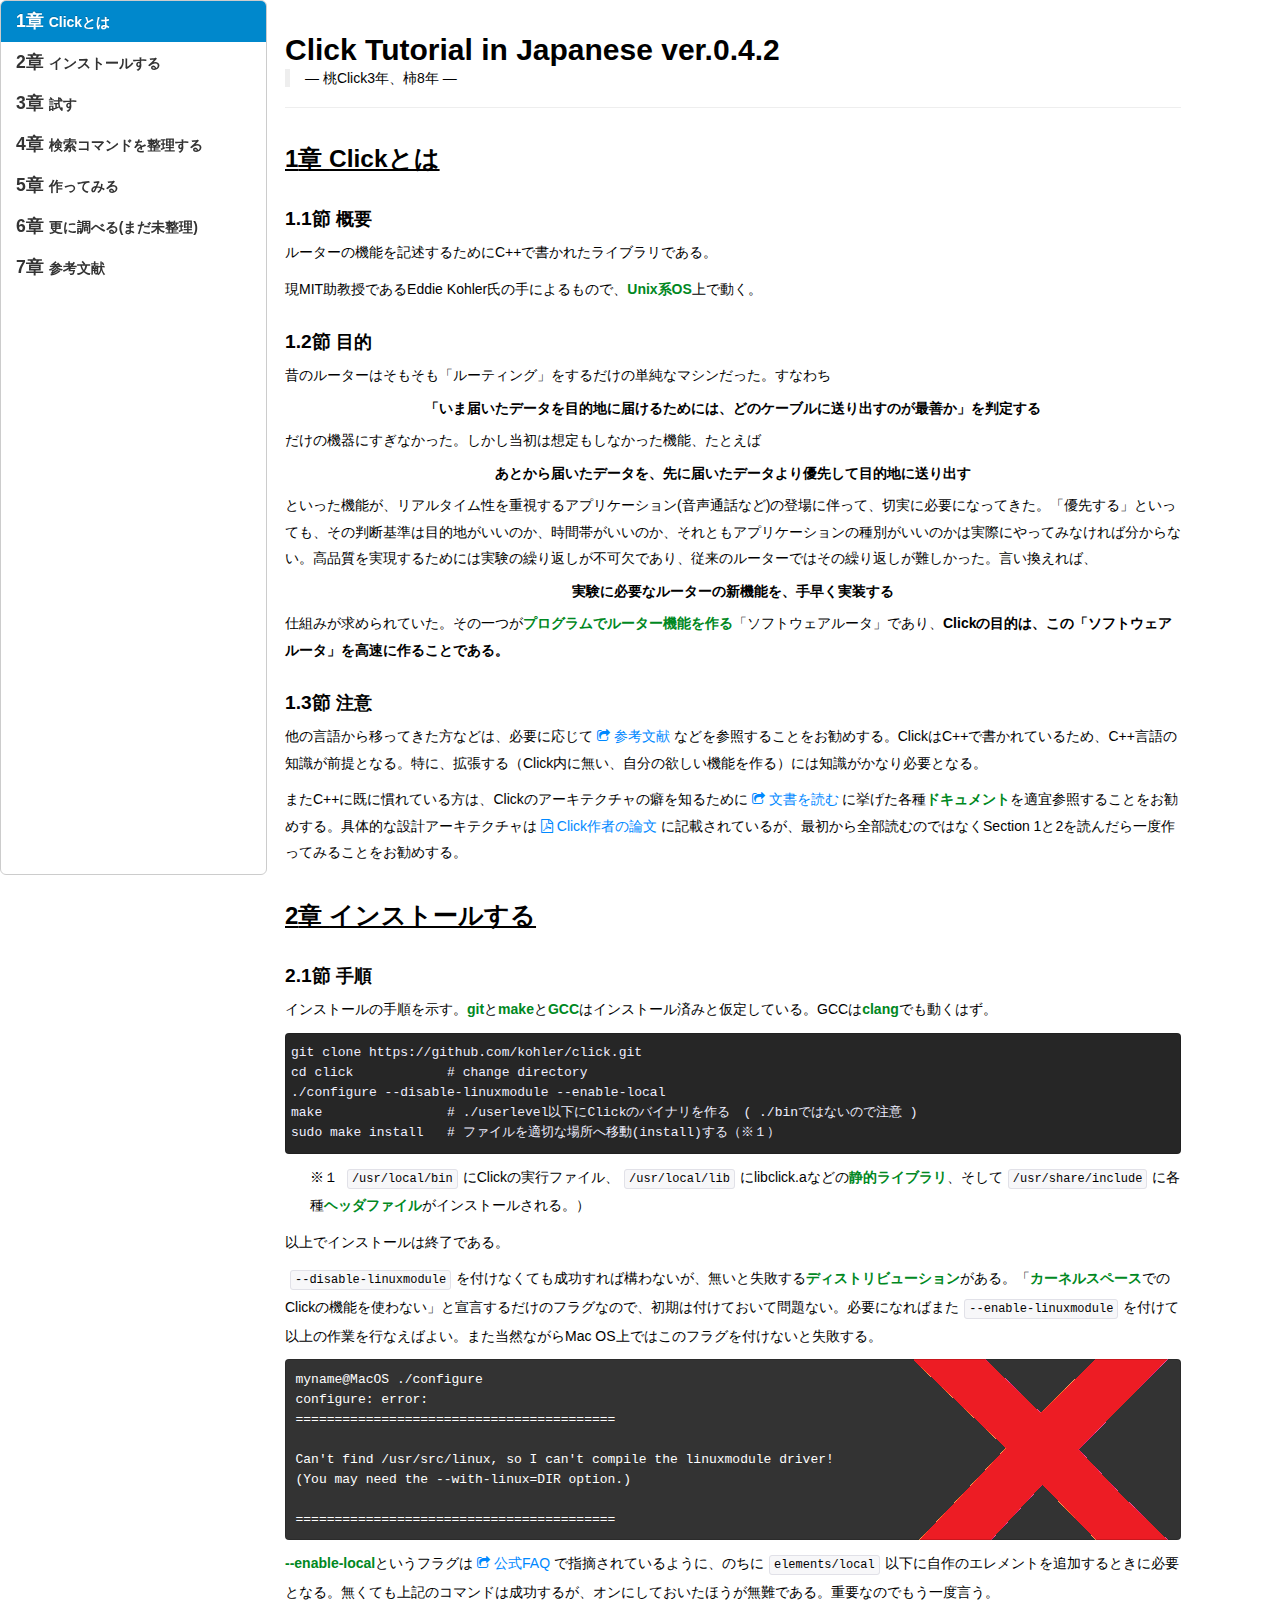
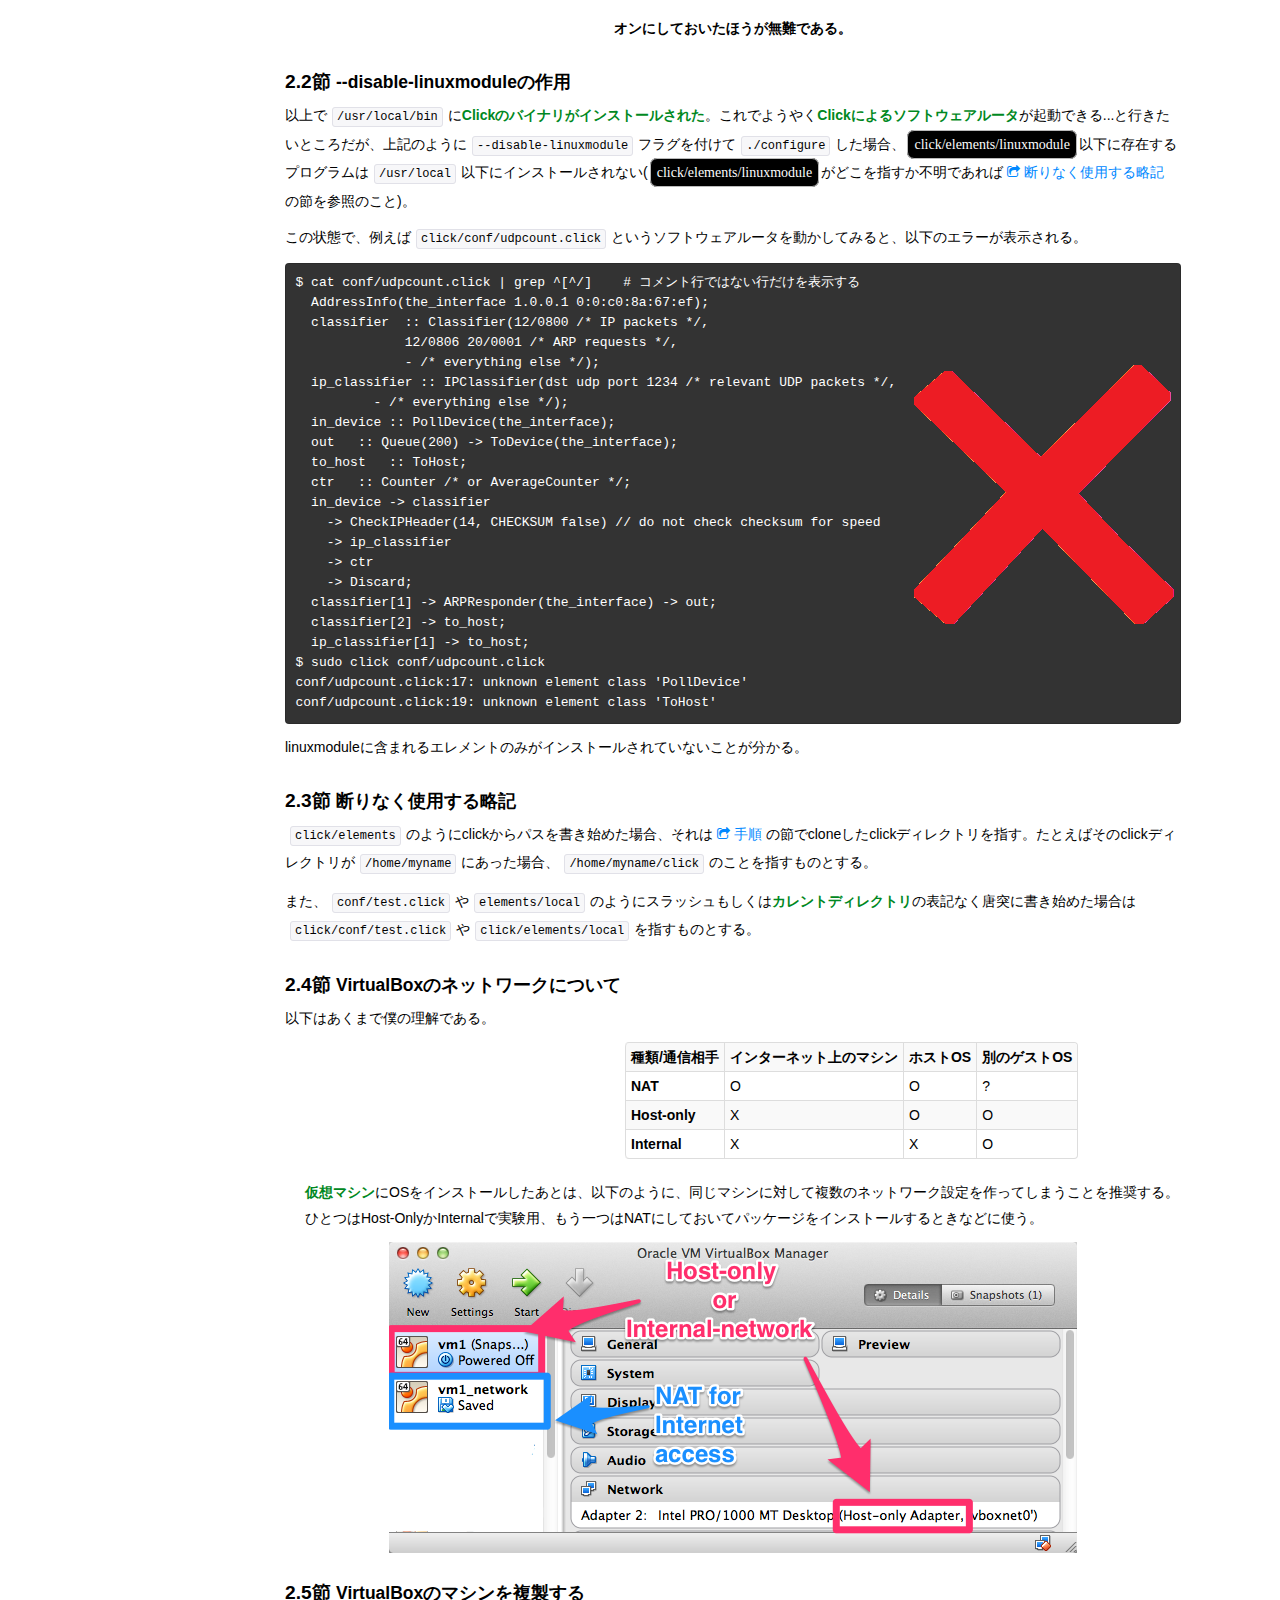
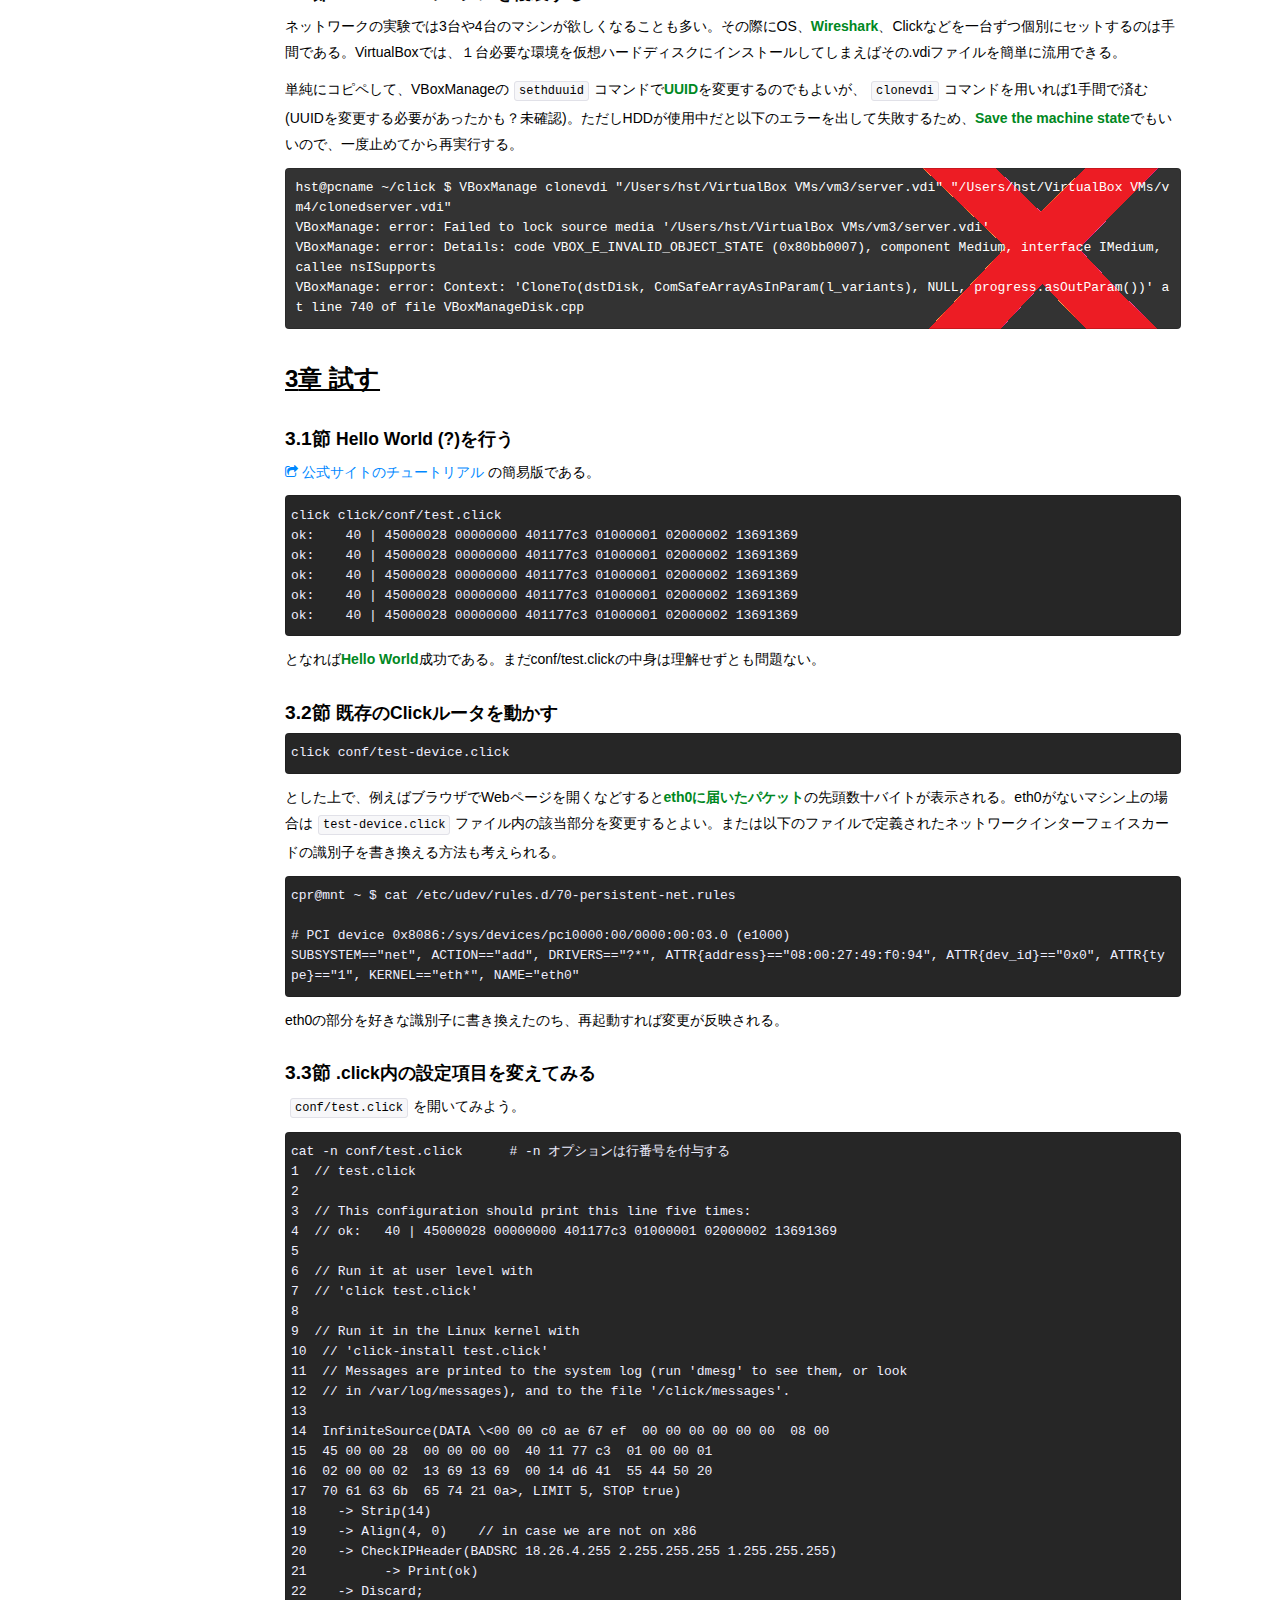
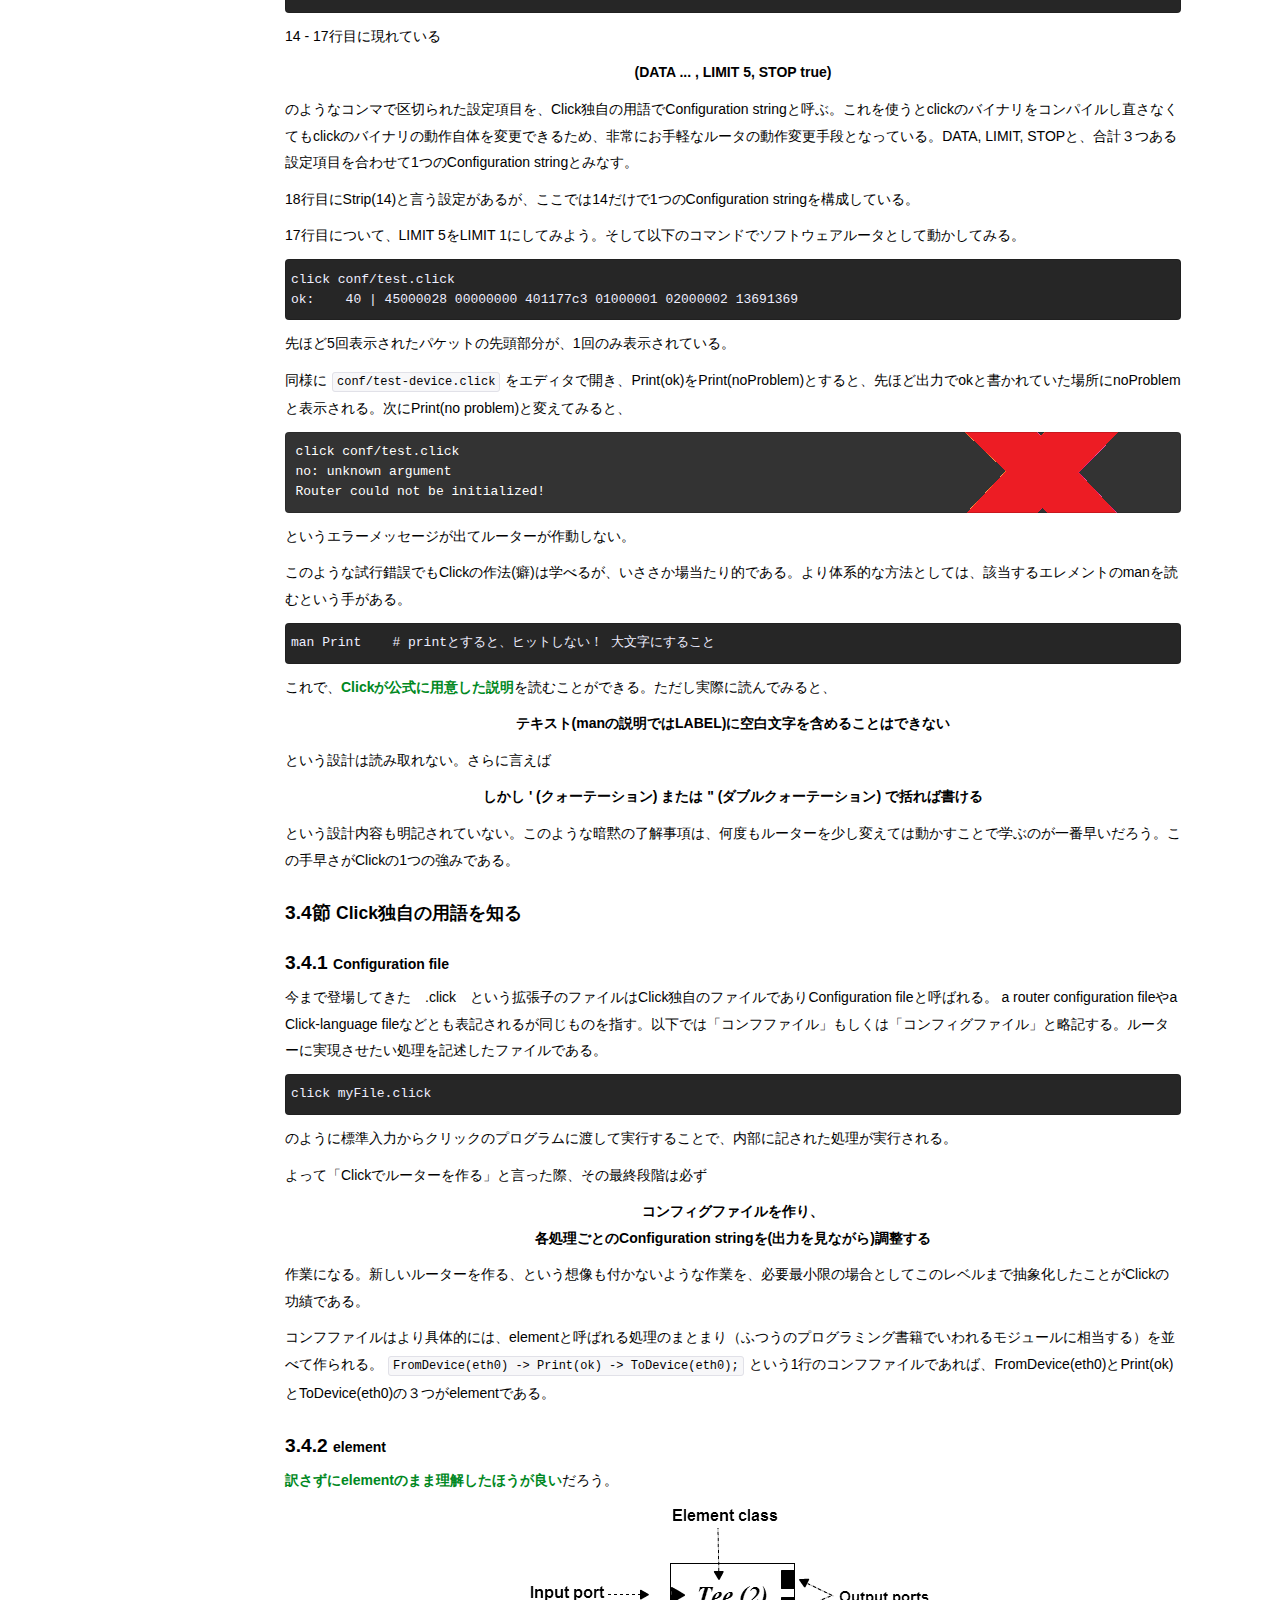
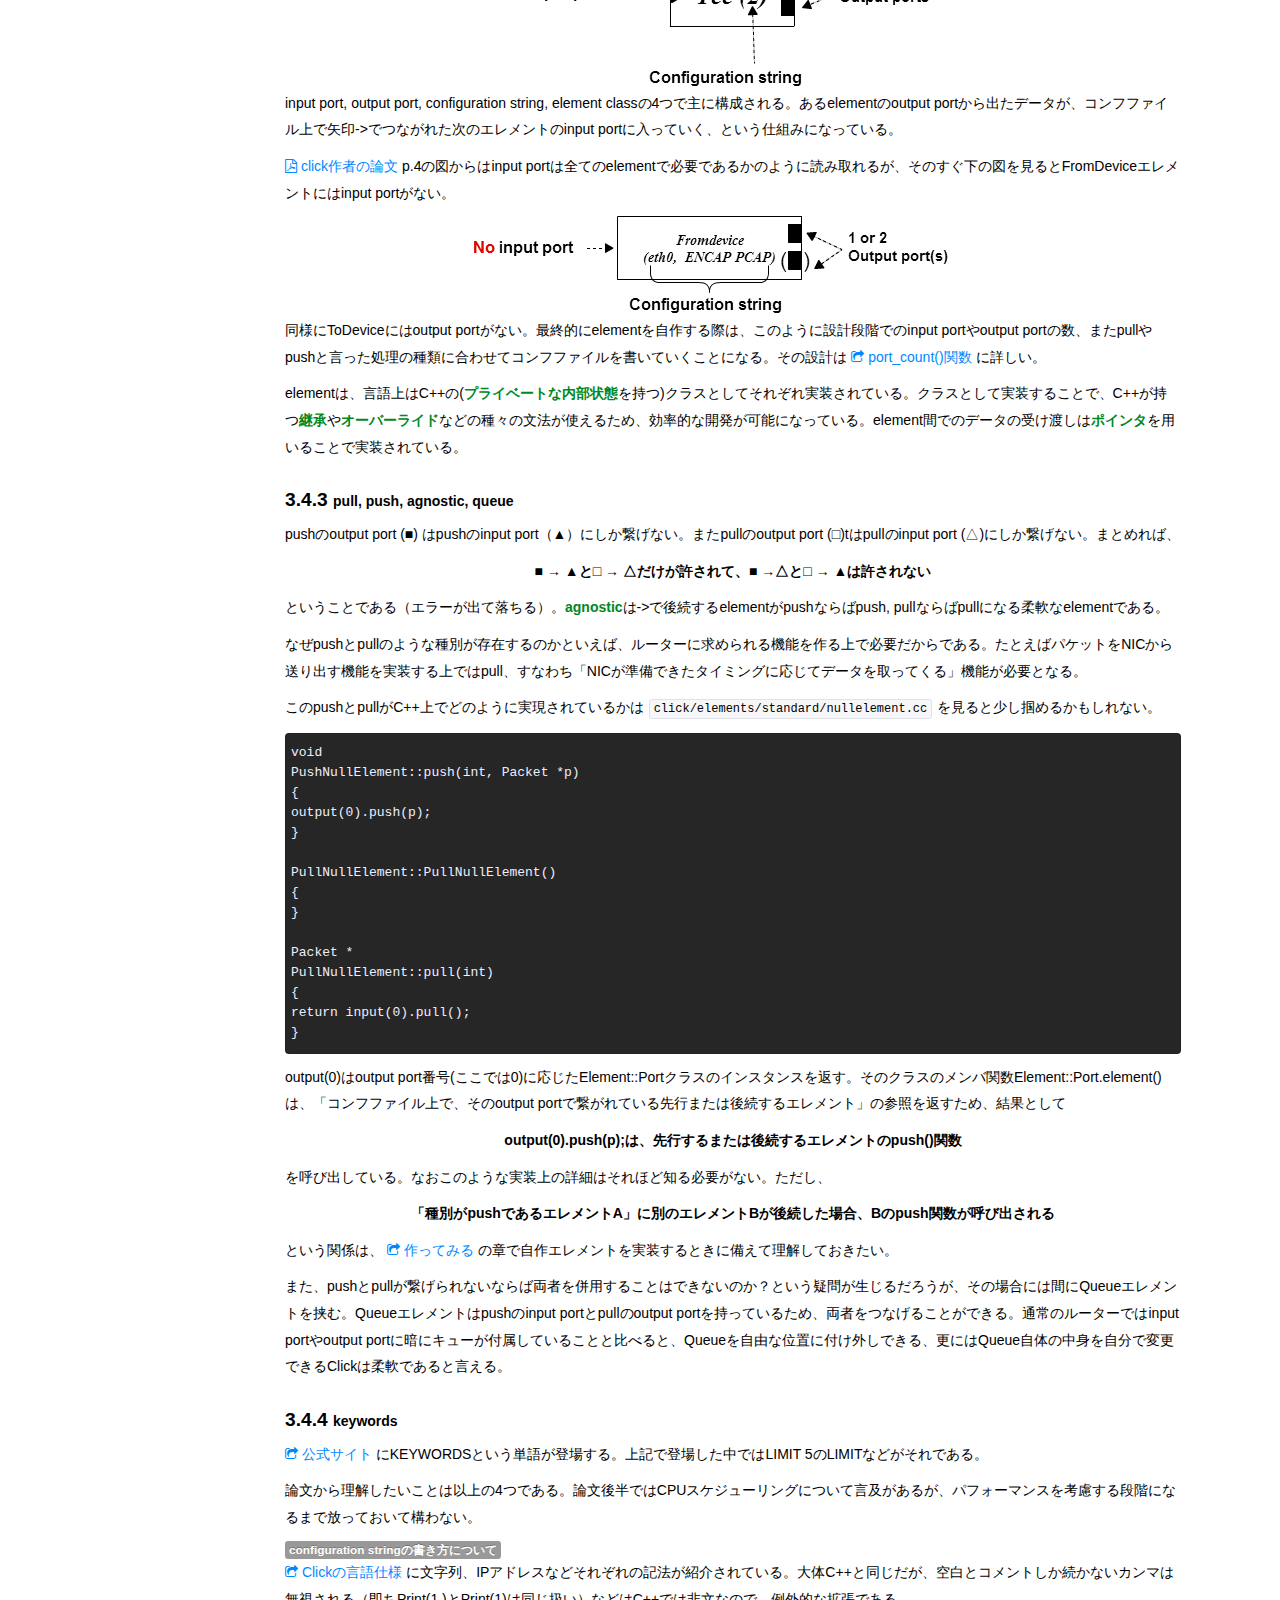
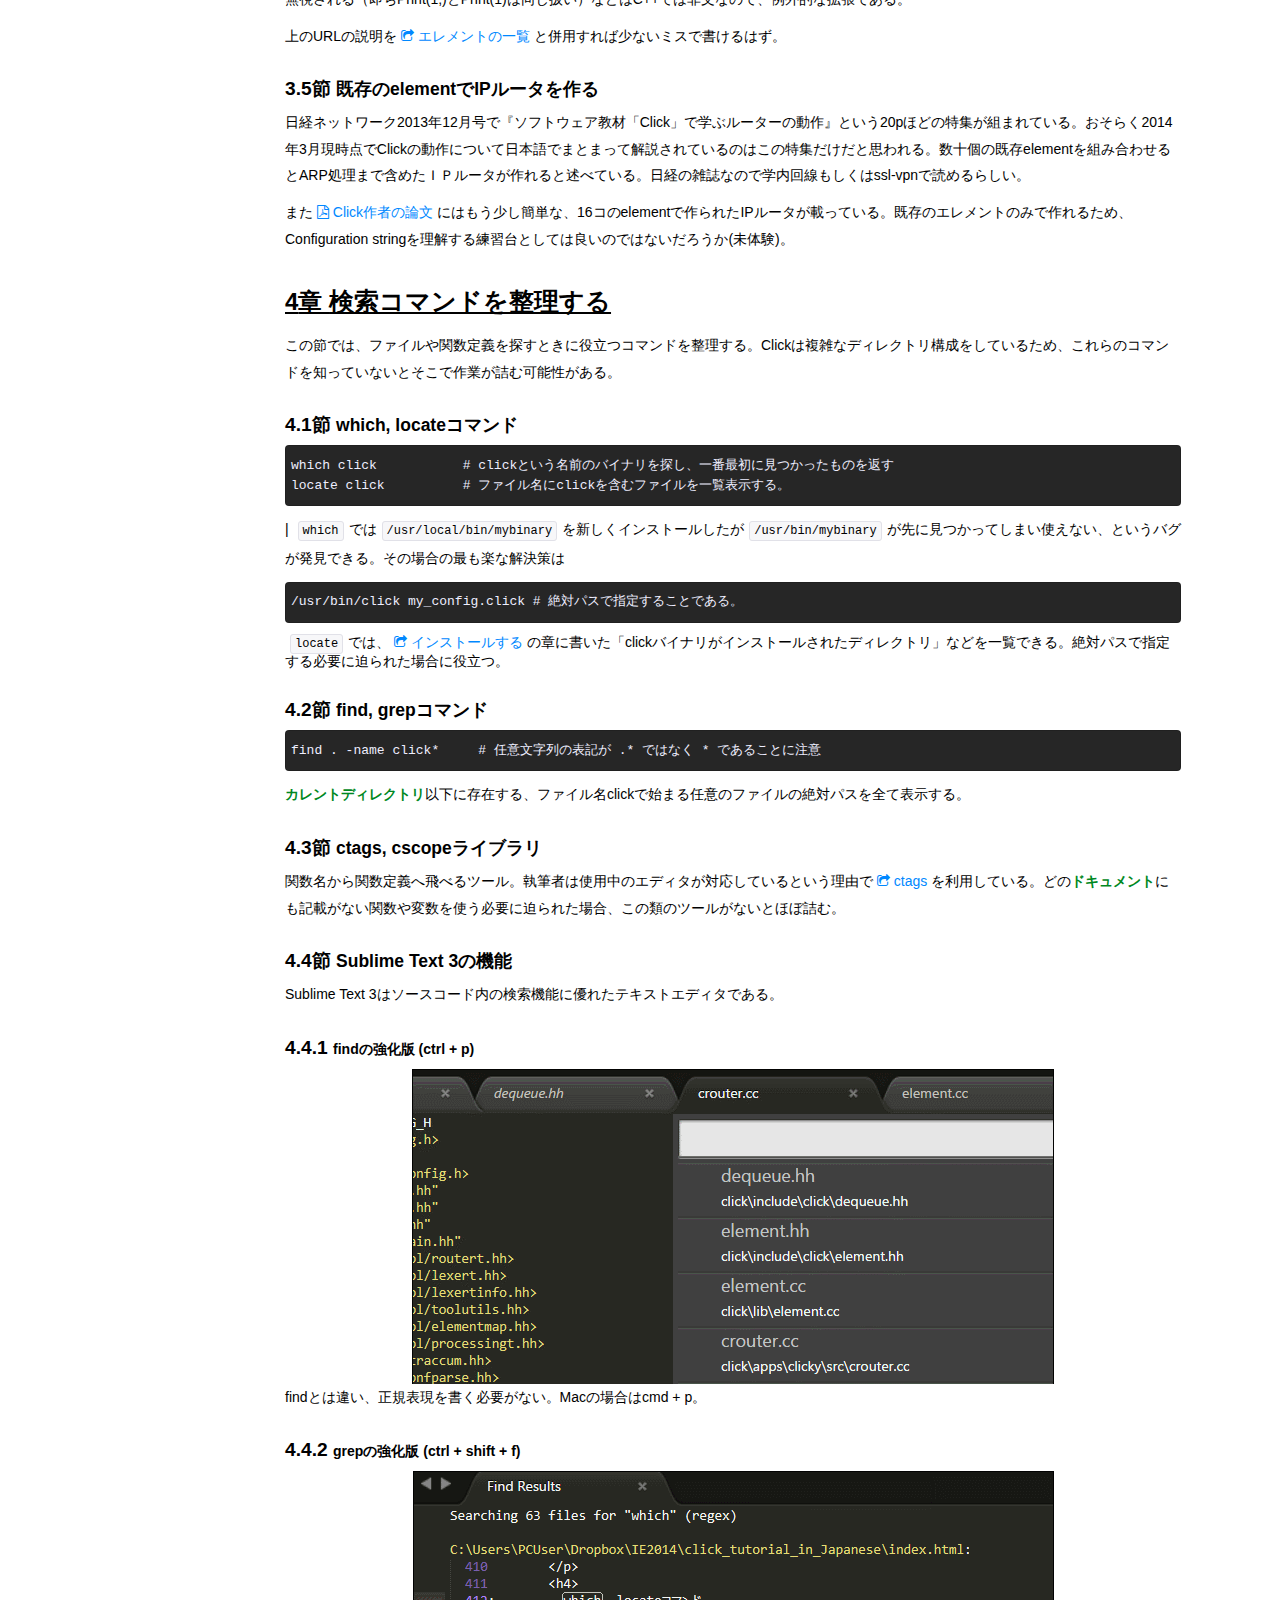
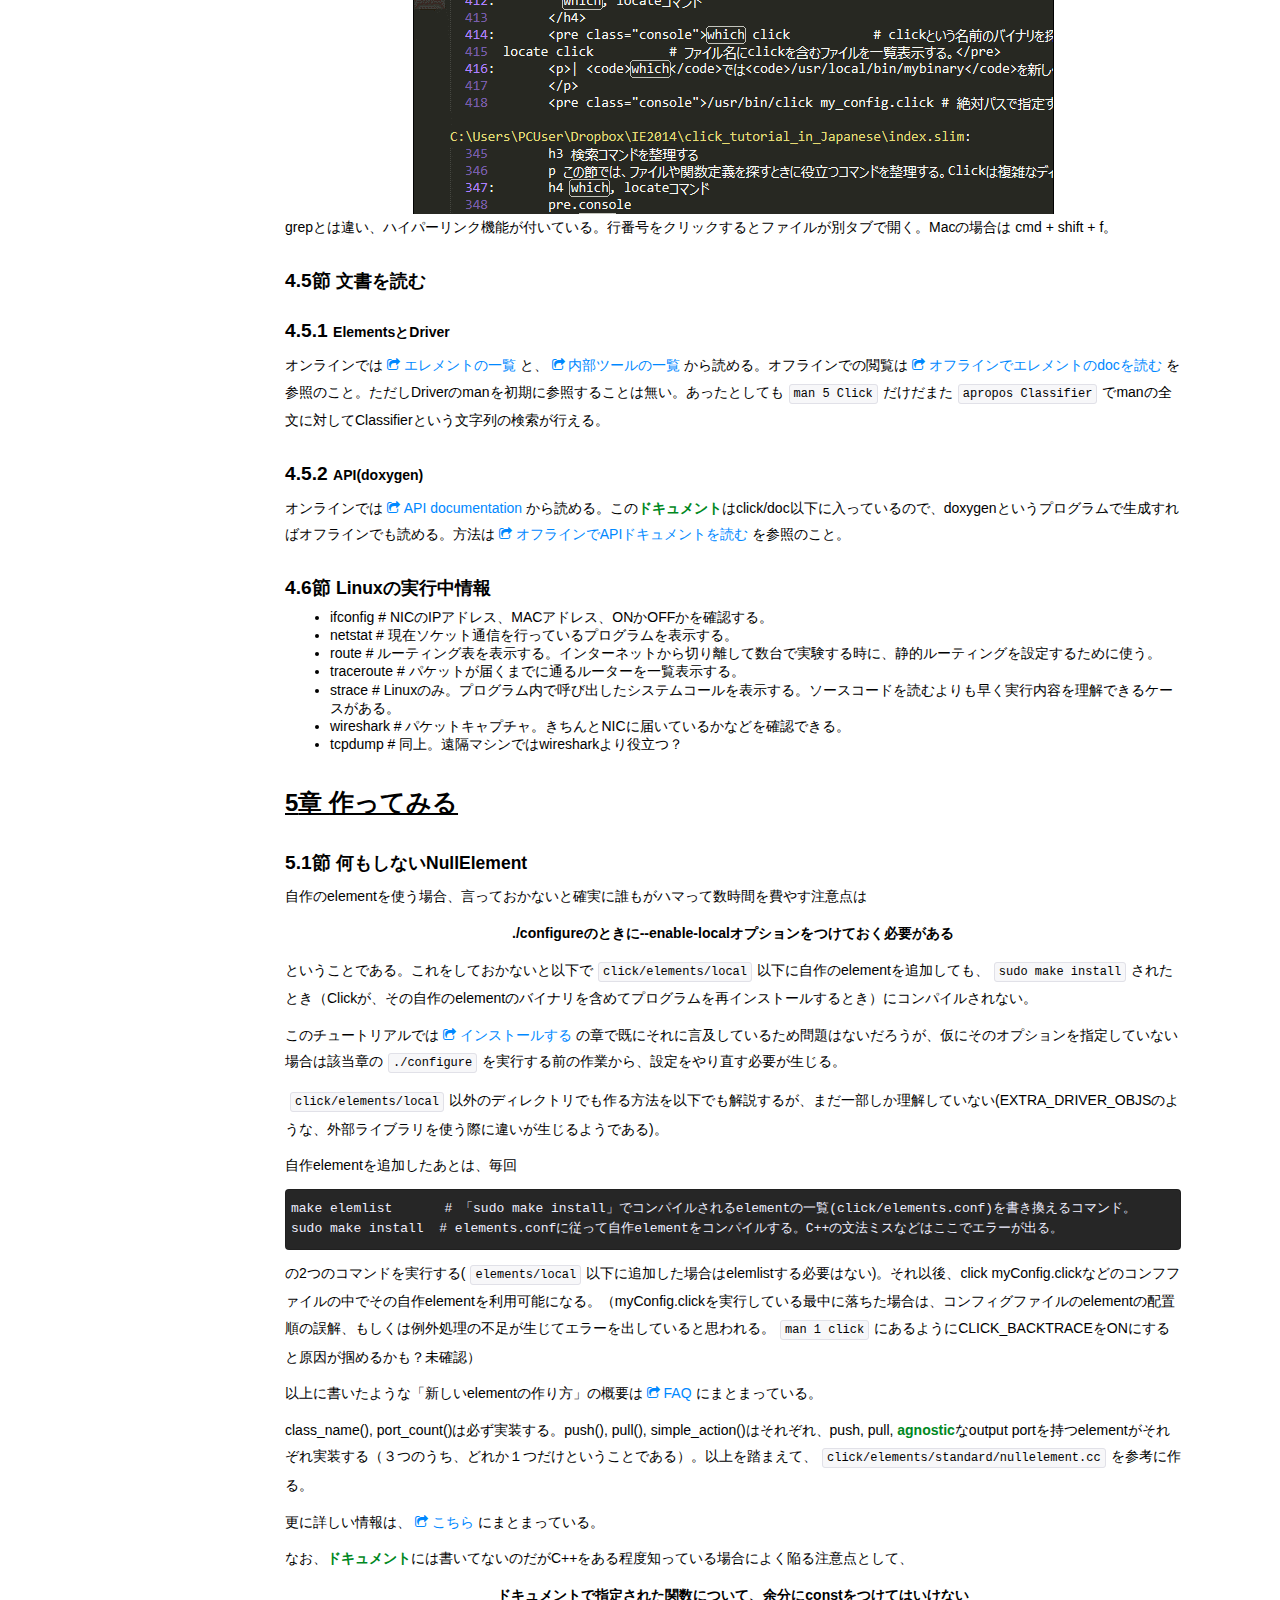
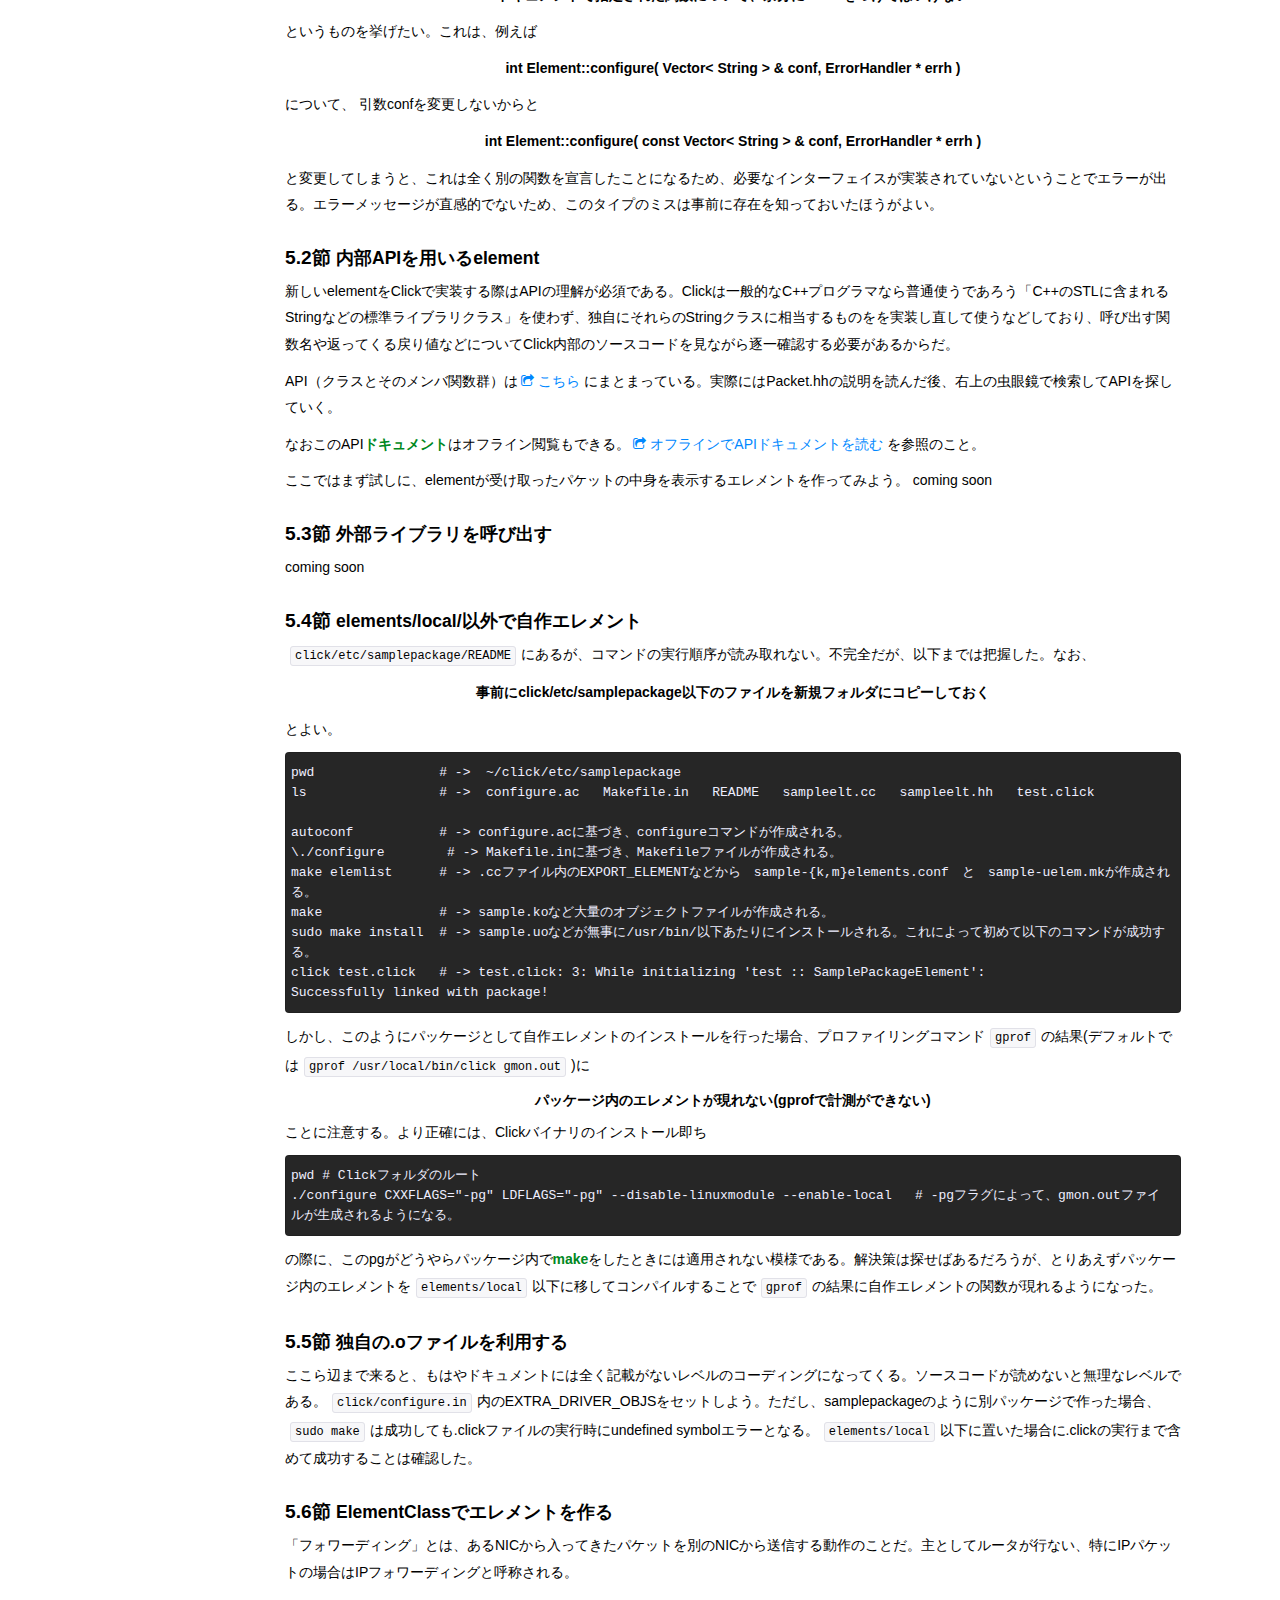
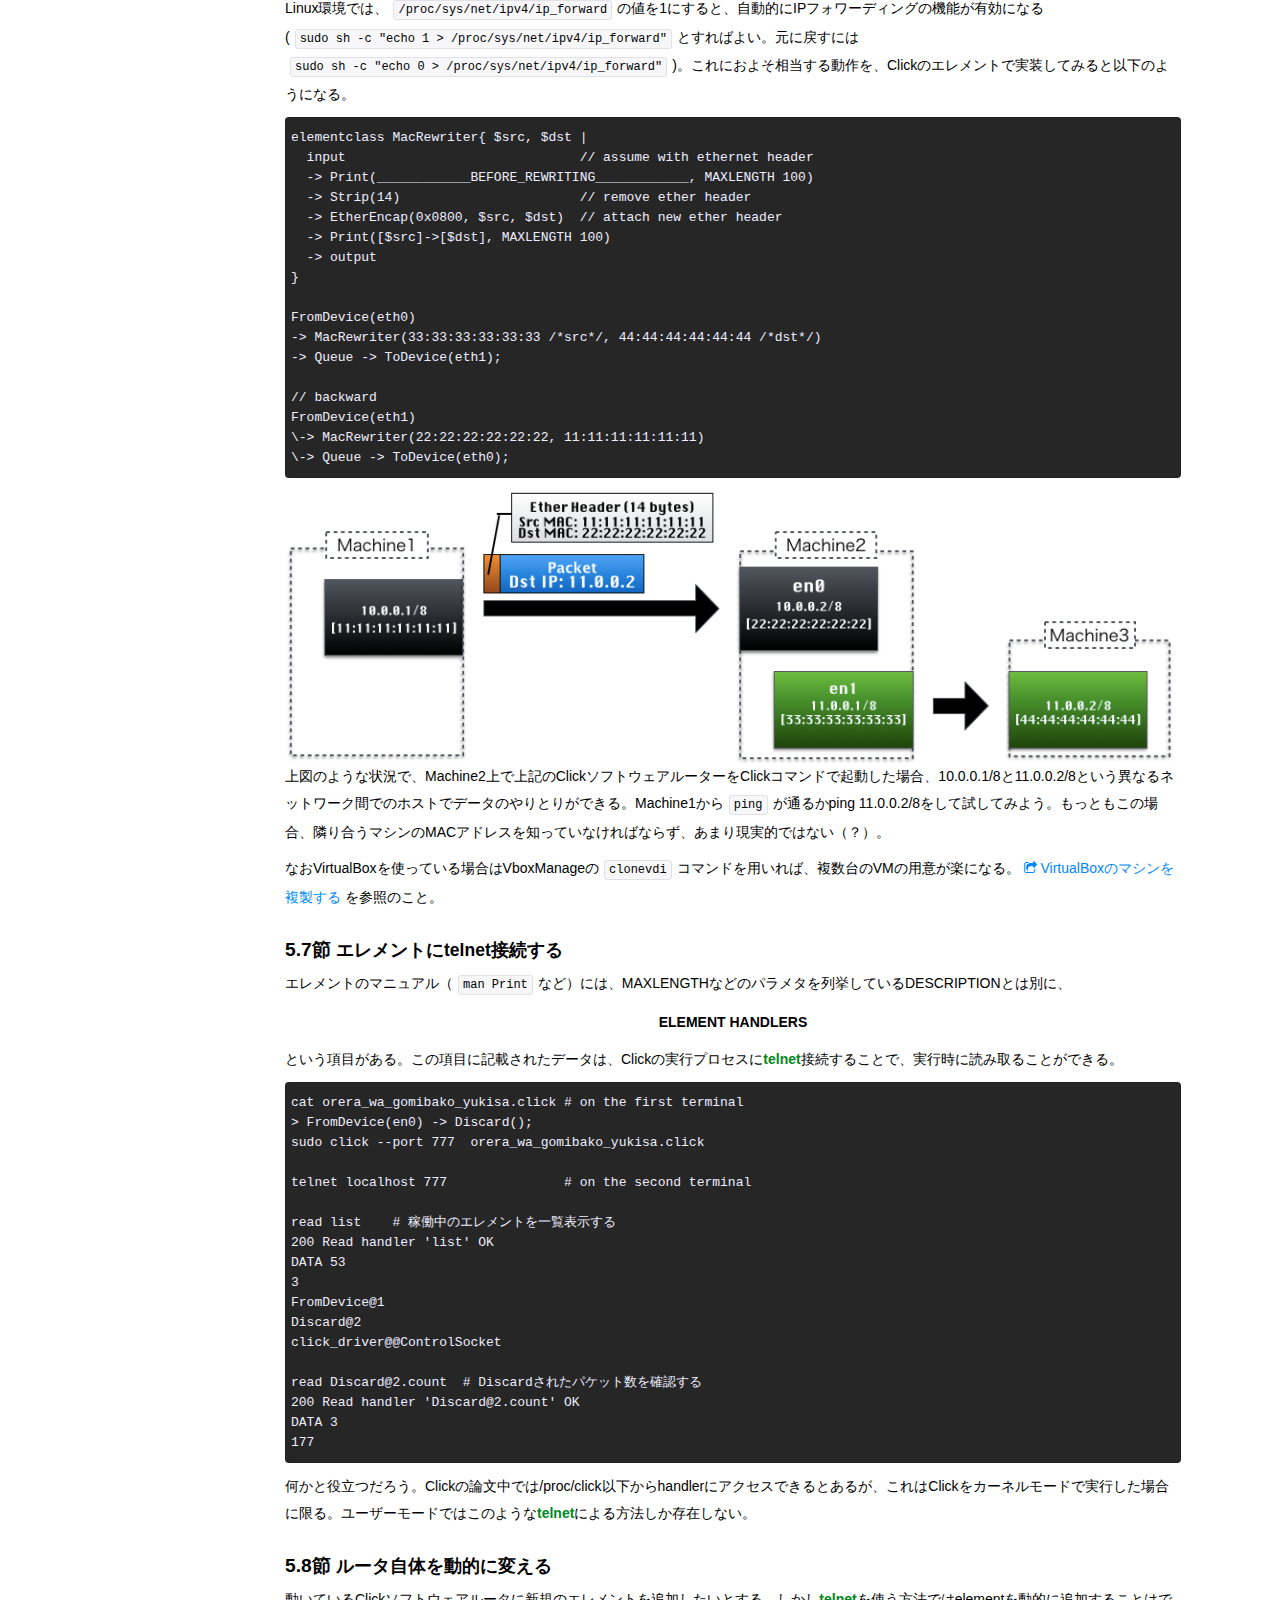
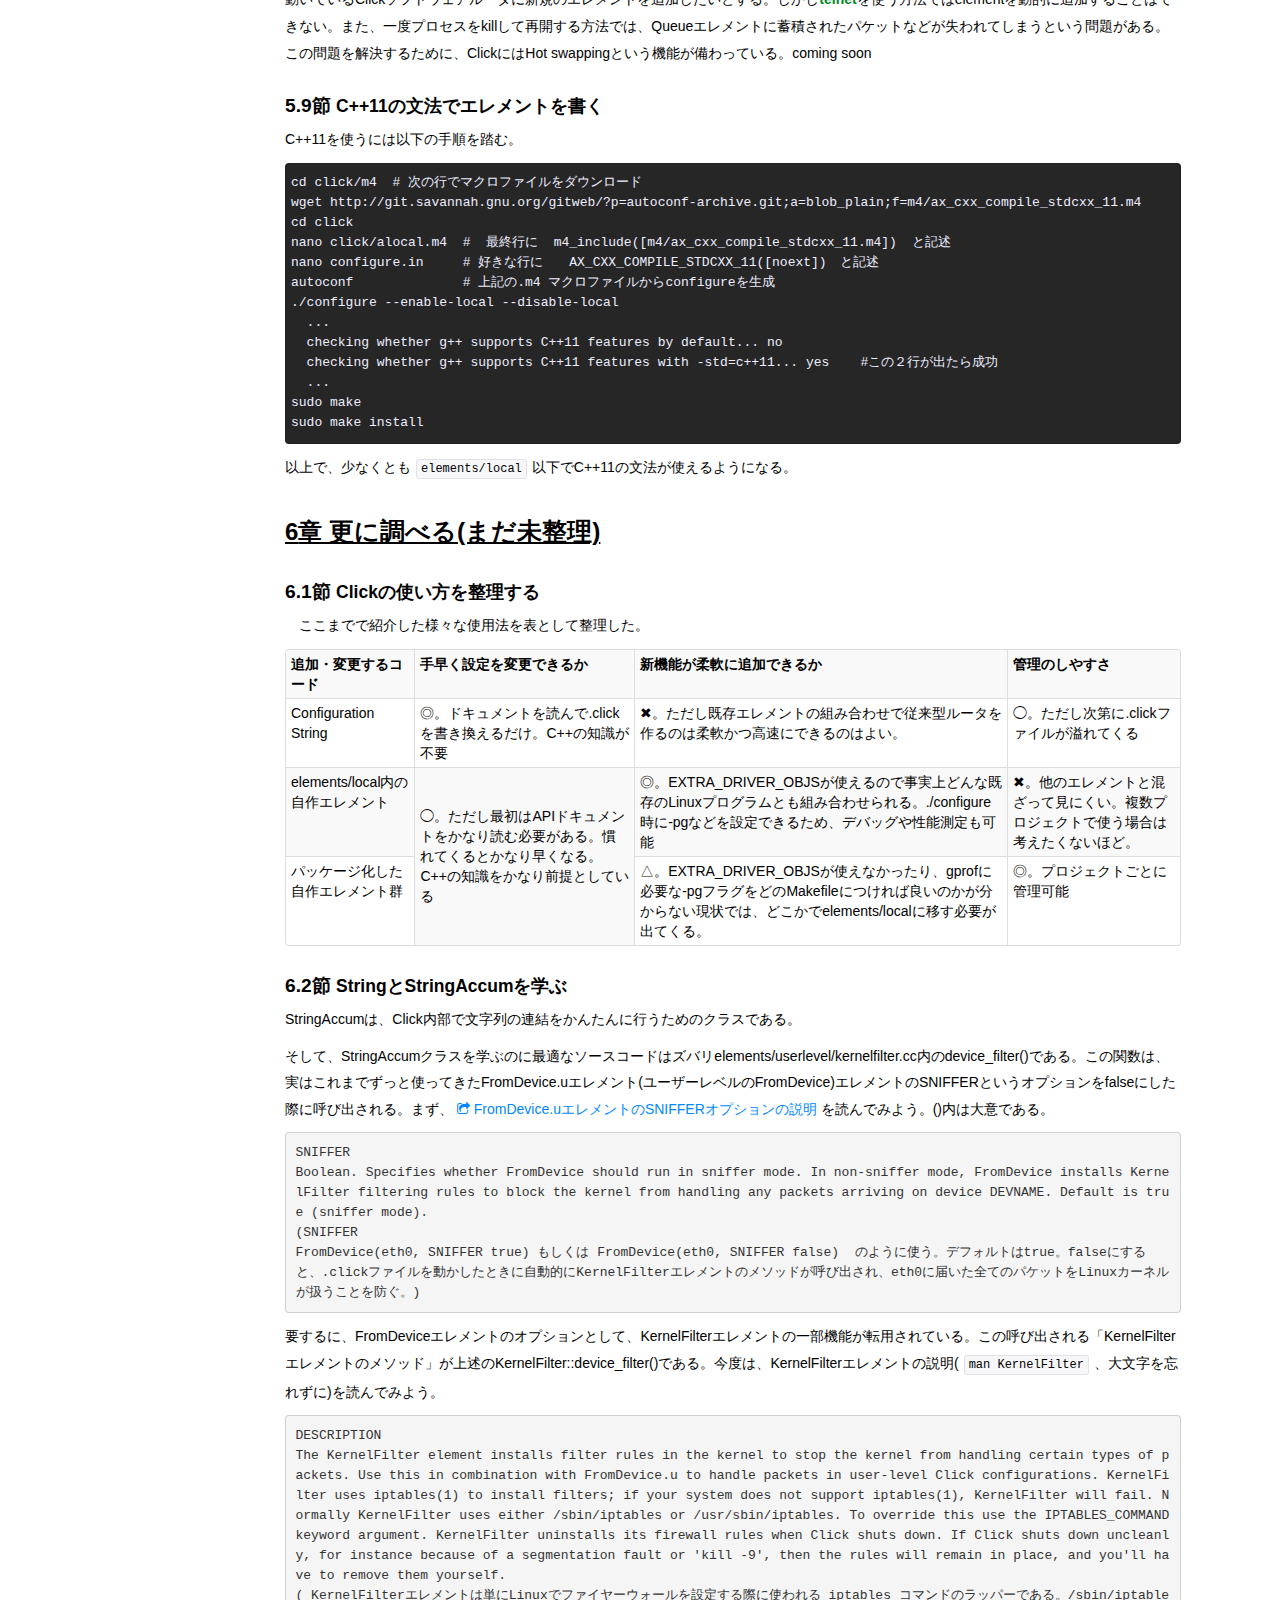
==== commit 12cc431d: "add a section of C++" ====
--- a/index.html
+++ b/index.html
@@ -1,998 +1,1025 @@
-<!DOCTYPE html>
-<haml lang="ja">
-  <head>
-    <meta charset="UTF-8">
-    <link href="css/bootstrap-2.3.2.css" rel="stylesheet">
-    <link href="css/jquery.tocify.css" rel="stylesheet">
-    <link href="css/basic.css" rel="stylesheet">
-    <link href="css/replace.css" rel="stylesheet">
-    <link href="lib/fontawesome/font-awesome.css" rel="stylesheet">
-    <script src="js/jquery-2.1.0.js"></script>
-    <script src="js/jquery-ui-1.10.4.custom.js"></script>
-    <script src="js/jquery.tocify.js"></script>
-    <script src="js/bootstrap-2.3.2.js"></script>
-    <script src="js/replace.js"></script>
-    <title>ClickJapanese</title>
-  </head>
-  <body>
-    <div id="left_frame"></div>
-    <div class="tocChild" id="right_frame">
-      <header id="manualTitle">
-        Click Tutorial in Japanese ver.0.4.2
-      </header>
-      <blockquote>― 桃Click3年、柿8年 ―</blockquote>
-      <hr>
-      <h3 id="what-is-click">
-        Clickとは
-      </h3>
-      <h4>
-        概要
-      </h4>
-      <p>
-        ルーターの機能を記述するためにC++で書かれたライブラリである。
-      </p>
-      <p>
-        現MIT助教授であるEddie Kohler氏の手によるもので、Unix系OS上で動く。
-      </p>
-      <h4>
-        目的
-      </h4>
-      <p>
-        昔のルーターはそもそも「ルーティング」をするだけの単純なマシンだった。すなわち
-      </p>
-      <strong>「いま届いたデータを目的地に届けるためには、どのケーブルに送り出すのが最善か」を判定する</strong>
-      <p>
-        だけの機器にすぎなかった。しかし当初は想定もしなかった機能、たとえば
-      </p>
-      <strong>あとから届いたデータを、先に届いたデータより優先して目的地に送り出す</strong>
-      <p>
-        といった機能が、リアルタイム性を重視するアプリケーション(音声通話など)の登場に伴って、切実に必要になってきた。「優先する」といっても、その判断基準は目的地がいいのか、時間帯がいいのか、それともアプリケーションの種別がいいのかは実際にやってみなければ分からない。高品質を実現するためには実験の繰り返しが不可欠であり、従来のルーターではその繰り返しが難しかった。言い換えれば、
-      </p>
-      <strong>実験に必要なルーターの新機能を、手早く実装する</strong>
-      <p>
-        仕組みが求められていた。その一つがプログラムでルーター機能を作る「ソフトウェアルータ」であり、<span class="strong_decoration">Clickの目的は、この「ソフトウェアルータ」を高速に作ることである。</span>
-      </p>
-      <h4>
-        注意
-      </h4>
-      <p>
-        他の言語から移ってきた方などは、必要に応じて<a class="replace_me" href="#references"></a>などを参照することをお勧めする。ClickはC++で書かれているため、C++言語の知識が前提となる。特に、拡張する（Click内に無い、自分の欲しい機能を作る）には知識がかなり必要となる。
-      </p>
-      <p>
-        またC++に既に慣れている方は、Clickのアーキテクチャの癖を知るために<a class="replace_me" href="#click-documents"></a>に挙げた各種ドキュメントを適宜参照することをお勧めする。具体的な設計アーキテクチャは<a href="http://pdos.csail.mit.edu/papers/click:tocs00/paper.pdf">Click作者の論文</a>に記載されているが、最初から全部読むのではなくSection 1と2を読んだら一度作ってみることをお勧めする。
-      </p>
-      <h3 id="install-click">
-        インストールする
-      </h3>
-      <h4 id="how-to-install-click">
-        手順
-      </h4>
-      <p>
-        インストールの手順を示す。gitとmakeとGCCはインストール済みと仮定している。GCCはclangでも動くはず。
-      </p>
-      <pre class="console">git clone https://github.com/kohler/click.git
-cd click            # change directory
-./configure --disable-linuxmodule --enable-local
-make                # ./userlevel以下にClickのバイナリを作る　( ./binではないので注意 )
-sudo make install   # ファイルを適切な場所へ移動(install)する（※１）</pre>
-      <ol>
-        <p>
-          ※１ <code>/usr/local/bin</code>にClickの実行ファイル、<code>/usr/local/lib</code>にlibclick.aなどの静的ライブラリ、そして<code>/usr/share/include</code>に各種ヘッダファイルがインストールされる。）
-        </p>
-      </ol>
-      <p>
-        以上でインストールは終了である。
-      </p>
-      <p>
-        <code>--disable-linuxmodule</code>を付けなくても成功すれば構わないが、無いと失敗するディストリビューションがある。「カーネルスペースでのClickの機能を使わない」と宣言するだけのフラグなので、初期は付けておいて問題ない。必要になればまた<code>--enable-linuxmodule</code>を付けて以上の作業を行なえばよい。また当然ながらMac OS上ではこのフラグを付けないと失敗する。
-      </p>
-      <pre class="errorConsole">myname@MacOS ./configure
-configure: error:
-=========================================
-
-Can't find /usr/src/linux, so I can't compile the linuxmodule driver!
-(You may need the --with-linux=DIR option.)
-
-=========================================</pre>
-      <p>
-        --enable-localというフラグは<a href="http://read.cs.ucla.edu/click/faq#creating-your-own-elements">公式FAQ</a>で指摘されているように、のちに<code>elements/local</code>以下に自作のエレメントを追加するときに必要となる。無くても上記のコマンドは成功するが、オンにしておいたほうが無難である。重要なのでもう一度言う。<strong>オンにしておいたほうが無難である。</strong>
-      </p>
-      <h4>
-        --disable-linuxmoduleの作用
-      </h4>
-      <p>
-        以上で<code>/usr/local/bin</code>にClickのバイナリがインストールされた。これでようやくClickによるソフトウェアルータが起動できる...と行きたいところだが、上記のように<code>--disable-linuxmodule</code>フラグを付けて<code>./configure</code>した場合、<span class="inline_console">click/elements/linuxmodule</span>以下に存在するプログラムは<code>/usr/local</code>以下にインストールされない(<span class="inline_console">click/elements/linuxmodule</span>がどこを指すか不明であれば<a class="replace_me" href="#my-abbreviation"></a>の節を参照のこと)。
-      </p>
-      <p>この状態で、例えば<code>click/conf/udpcount.click</code>というソフトウェアルータを動かしてみると、以下のエラーが表示される。
-      </p>
-      <pre class="errorConsole">$ cat conf/udpcount.click | grep ^[^/]    # コメント行ではない行だけを表示する
-  AddressInfo(the_interface 1.0.0.1 0:0:c0:8a:67:ef);
-  classifier  :: Classifier(12/0800 /* IP packets */,
-              12/0806 20/0001 /* ARP requests */,
-              - /* everything else */);
-  ip_classifier :: IPClassifier(dst udp port 1234 /* relevant UDP packets */,
-          - /* everything else */);
-  in_device :: PollDevice(the_interface);
-  out   :: Queue(200) -> ToDevice(the_interface);
-  to_host   :: ToHost;
-  ctr   :: Counter /* or AverageCounter */;
-  in_device -> classifier
-    -> CheckIPHeader(14, CHECKSUM false) // do not check checksum for speed
-    -> ip_classifier
-    -> ctr
-    -> Discard;
-  classifier[1] -> ARPResponder(the_interface) -> out;
-  classifier[2] -> to_host;
-  ip_classifier[1] -> to_host;
-$ sudo click conf/udpcount.click
-conf/udpcount.click:17: unknown element class 'PollDevice'
-conf/udpcount.click:19: unknown element class 'ToHost'</pre>
-      <p>
-        linuxmoduleに含まれるエレメントのみがインストールされていないことが分かる。
-      </p>
-      <h4 id="my-abbreviation">
-        断りなく使用する略記
-      </h4>
-      <p><code>click/elements</code>のようにclickからパスを書き始めた場合、それは<a class="replace_me" href="#how-to-install-click"></a>の節でcloneしたclickディレクトリを指す。たとえばそのclickディレクトリが<code>/home/myname</code>にあった場合、<code>/home/myname/click</code>のことを指すものとする。
-      </p>
-      <p>また、<code>conf/test.click</code>や<code>elements/local</code>のようにスラッシュもしくはカレントディレクトリの表記なく唐突に書き始めた場合は<code>click/conf/test.click</code>や<code>click/elements/local</code>を指すものとする。
-      </p>
-      <h4>
-        VirtualBoxのネットワークについて
-      </h4>
-      <p>
-        以下はあくまで僕の理解である。
-      </p>
-      <div class="span-one-third offset4">
-        <table class="table table-striped table-condensed table-bordered">
-          <tr>
-            <th>
-              種類/通信相手
-            </th>
-            <th>
-              インターネット上のマシン
-            </th>
-            <th>
-              ホストOS
-            </th>
-            <th>
-              別のゲストOS
-            </th>
-          </tr>
-          <tr>
-            <th>
-              NAT
-            </th>
-            <td>
-              O
-            </td>
-            <td>
-              O
-            </td>
-            <td>
-              ?
-            </td>
-          </tr>
-          <tr>
-            <th>
-              Host-only
-            </th>
-            <td>
-              X
-            </td>
-            <td>
-              O
-            </td>
-            <td>
-              O
-            </td>
-          </tr>
-          <tr>
-            <th>
-              Internal
-            </th>
-            <td>
-              X
-            </td>
-            <td>
-              X
-            </td>
-            <td>
-              O
-            </td>
-          </tr>
-        </table>
-      </div>
-      <p class="span-two-thirds">
-        仮想マシンにOSをインストールしたあとは、以下のように、同じマシンに対して複数のネットワーク設定を作ってしまうことを推奨する。ひとつはHost-OnlyかInternalで実験用、もう一つはNATにしておいてパッケージをインストールするときなどに使う。
-      </p>
-      <img src="img/2VM_network_settings.png">
-      <h4 id="how-to-copy-virtual-machine">
-        VirtualBoxのマシンを複製する
-      </h4>
-      <p>
-        ネットワークの実験では3台や4台のマシンが欲しくなることも多い。その際にOS、Wireshark、Clickなどを一台ずつ個別にセットするのは手間である。VirtualBoxでは、１台必要な環境を仮想ハードディスクにインストールしてしまえばその.vdiファイルを簡単に流用できる。
-      </p>
-      <p>単純にコピペして、VBoxManageの<code>sethduuid</code>コマンドでUUIDを変更するのでもよいが、<code>clonevdi</code>コマンドを用いれば1手間で済む(UUIDを変更する必要があったかも？未確認)。ただしHDDが使用中だと以下のエラーを出して失敗するため、Save the machine stateでもいいので、一度止めてから再実行する。
-      </p>
-      <pre class="errorConsole">hst@pcname ~/click $ VBoxManage clonevdi "/Users/hst/VirtualBox VMs/vm3/server.vdi" "/Users/hst/VirtualBox VMs/vm4/clonedserver.vdi"
-VBoxManage: error: Failed to lock source media '/Users/hst/VirtualBox VMs/vm3/server.vdi'
-VBoxManage: error: Details: code VBOX_E_INVALID_OBJECT_STATE (0x80bb0007), component Medium, interface IMedium, callee nsISupports
-VBoxManage: error: Context: 'CloneTo(dstDisk, ComSafeArrayAsInParam(l_variants), NULL, progress.asOutParam())' at line 740 of file VBoxManageDisk.cpp</pre>
-      <h3>
-        試す
-      </h3>
-      <h4 id="hello-world">
-        Hello World (?)を行う
-      </h4>
-      <p>
-        <a href="http://www.read.cs.ucla.edu/click/tutorial1#preparation">公式サイトのチュートリアル</a>の簡易版である。
-      </p>
-      <pre class="console">click click/conf/test.click
-ok:    40 | 45000028 00000000 401177c3 01000001 02000002 13691369
-ok:    40 | 45000028 00000000 401177c3 01000001 02000002 13691369
-ok:    40 | 45000028 00000000 401177c3 01000001 02000002 13691369
-ok:    40 | 45000028 00000000 401177c3 01000001 02000002 13691369
-ok:    40 | 45000028 00000000 401177c3 01000001 02000002 13691369</pre>
-      <p>
-        となればHello World成功である。まだconf/test.clickの中身は理解せずとも問題ない。
-      </p>
-      <h4 id="test-device">
-        既存のClickルータを動かす
-      </h4>
-      <pre class="console"><sudo>click conf/test-device.click</sudo></pre>
-      <p>とした上で、例えばブラウザでWebページを開くなどするとeth0に届いたパケットの先頭数十バイトが表示される。eth0がないマシン上の場合は<code>test-device.click</code>ファイル内の該当部分を変更するとよい。または以下のファイルで定義されたネットワークインターフェイスカードの識別子を書き換える方法も考えられる。
-      </p>
-      <pre class="console">cpr@mnt ~ $ cat /etc/udev/rules.d/70-persistent-net.rules 
-
-# PCI device 0x8086:/sys/devices/pci0000:00/0000:00:03.0 (e1000)
-SUBSYSTEM=="net", ACTION=="add", DRIVERS=="?*", ATTR{address}=="08:00:27:49:f0:94", ATTR{dev_id}=="0x0", ATTR{type}=="1", KERNEL=="eth*", NAME="eth0"</pre>
-      <p>
-        eth0の部分を好きな識別子に書き換えたのち、再起動すれば変更が反映される。
-      </p>
-      <h4 id="change-string">
-        .click内の設定項目を変えてみる
-      </h4>
-      <p><code>conf/test.click</code>を開いてみよう。
-      </p>
-      <pre class="console">cat -n conf/test.click      # -n オプションは行番号を付与する
-1  // test.click
-2  
-3  // This configuration should print this line five times:
-4  // ok:   40 | 45000028 00000000 401177c3 01000001 02000002 13691369
-5  
-6  // Run it at user level with
-7  // 'click test.click'
-8  
-9  // Run it in the Linux kernel with
-10  // 'click-install test.click'
-11  // Messages are printed to the system log (run 'dmesg' to see them, or look
-12  // in /var/log/messages), and to the file '/click/messages'.
-13  
-14  InfiniteSource(DATA \<00 00 c0 ae 67 ef  00 00 00 00 00 00  08 00
-15  45 00 00 28  00 00 00 00  40 11 77 c3  01 00 00 01
-16  02 00 00 02  13 69 13 69  00 14 d6 41  55 44 50 20
-17  70 61 63 6b  65 74 21 0a>, LIMIT 5, STOP true)
-18    -> Strip(14)
-19    -> Align(4, 0)    // in case we are not on x86
-20    -> CheckIPHeader(BADSRC 18.26.4.255 2.255.255.255 1.255.255.255)
-21          -> Print(ok)
-22    -> Discard;</pre>
-      <p>
-        14 - 17行目に現れている<strong>(DATA ... , LIMIT 5, STOP true)</strong>のようなコンマで区切られた設定項目を、Click独自の用語でConfiguration stringと呼ぶ。これを使うとclickのバイナリをコンパイルし直さなくてもclickのバイナリの動作自体を変更できるため、非常にお手軽なルータの動作変更手段となっている。DATA, LIMIT, STOPと、合計３つある設定項目を合わせて1つのConfiguration stringとみなす。
-      </p>
-      <p>
-        18行目にStrip(14)と言う設定があるが、ここでは14だけで1つのConfiguration stringを構成している。
-      </p>
-      <p>
-        17行目について、LIMIT 5をLIMIT 1にしてみよう。そして以下のコマンドでソフトウェアルータとして動かしてみる。
-      </p>
-      <pre class="console">click conf/test.click
-ok:    40 | 45000028 00000000 401177c3 01000001 02000002 13691369</pre>
-      <p>
-        先ほど5回表示されたパケットの先頭部分が、1回のみ表示されている。
-      </p>
-      <p>同様に<code>conf/test-device.click</code>をエディタで開き、Print(ok)をPrint(noProblem)とすると、先ほど出力でokと書かれていた場所にnoProblemと表示される。次にPrint(no problem)と変えてみると、
-      </p>
-      <pre class="errorConsole">click conf/test.click
-no: unknown argument
-Router could not be initialized!</pre>
-      <p>
-        というエラーメッセージが出てルーターが作動しない。
-      </p>
-      <p>
-        このような試行錯誤でもClickの作法(癖)は学べるが、いささか場当たり的である。より体系的な方法としては、該当するエレメントのmanを読むという手がある。
-      </p>
-      <pre class="console">man Print    # printとすると、ヒットしない！ 大文字にすること</pre>
-      <p>
-        これで、Clickが公式に用意した説明を読むことができる。ただし実際に読んでみると、<strong>テキスト(manの説明ではLABEL)に空白文字を含めることはできない</strong>という設計は読み取れない。さらに言えば<strong>しかし ' (クォーテーション) または " (ダブルクォーテーション) で括れば書ける</strong>という設計内容も明記されていない。このような暗黙の了解事項は、何度もルーターを少し変えては動かすことで学ぶのが一番早いだろう。この手早さがClickの1つの強みである。
-      </p>
-      <h4 id="read-thesis">
-        Click独自の用語を知る
-      </h4>
-      <h5>
-        Configuration file
-      </h5>
-      <p>
-        今まで登場してきた　.click　という拡張子のファイルはClick独自のファイルでありConfiguration fileと呼ばれる。 a router configuration fileやa Click-language fileなどとも表記されるが同じものを指す。以下では「コンフファイル」もしくは「コンフィグファイル」と略記する。ルーターに実現させたい処理を記述したファイルである。
-      </p>
-      <pre class="console">click myFile.click</pre>
-      <p>
-        のように標準入力からクリックのプログラムに渡して実行することで、内部に記された処理が実行される。
-      </p>
-      <p>
-        よって「Clickでルーターを作る」と言った際、その最終段階は必ず<strong>コンフィグファイルを作り、<br>各処理ごとのConfiguration stringを(出力を見ながら)調整する</strong>作業になる。新しいルーターを作る、という想像も付かないような作業を、必要最小限の場合としてこのレベルまで抽象化したことがClickの功績である。
-      </p>
-      <p>コンフファイルはより具体的には、elementと呼ばれる処理のまとまり（ふつうのプログラミング書籍でいわれるモジュールに相当する）を並べて作られる。<code>FromDevice(eth0) -> Print(ok) -> ToDevice(eth0);</code>という1行のコンフファイルであれば、FromDevice(eth0)とPrint(ok)とToDevice(eth0)の３つがelementである。
-      </p>
-      <h5>
-        element
-      </h5>
-      <p>
-        訳さずにelementのまま理解したほうが良いだろう。
-      </p>
-      <img src="img/element_architecture.png">
-      <p>
-        input port, output port, configuration string, element classの4つで主に構成される。あるelementのoutput portから出たデータが、コンフファイル上で矢印->でつながれた次のエレメントのinput portに入っていく、という仕組みになっている。
-      </p>
-      <p>
-        <a href="http://pdos.csail.mit.edu/papers/click:tocs00/paper.pdf">click作者の論文</a>p.4の図からはinput portは全てのelementで必要であるかのように読み取れるが、そのすぐ下の図を見るとFromDeviceエレメントにはinput portがない。
-      </p>
-      <img src="img/fromdevice.png">
-      <p>
-        同様にToDeviceにはoutput portがない。最終的にelementを自作する際は、このように設計段階でのinput portやoutput portの数、またpullやpushと言った処理の種類に合わせてコンフファイルを書いていくことになる。その設計は<a href="http://read.cs.ucla.edu/click/doxygen/class_element.html#e5b51c221451df6a3045f7e523c2e892">port_count()関数</a>に詳しい。
-      </p>
-      <p>
-        elementは、言語上はC++の(プライベートな内部状態を持つ)クラスとしてそれぞれ実装されている。クラスとして実装することで、C++が持つ継承やオーバーライドなどの種々の文法が使えるため、効率的な開発が可能になっている。element間でのデータの受け渡しはポインタを用いることで実装されている。
-      </p>
-      <h5>
-        pull, push, agnostic, queue
-      </h5>
-      <p>
-        pushのoutput port (■) はpushのinput port（▲）にしか繋げない。またpullのoutput port (□)tはpullのinput port (△)にしか繋げない。まとめれば、<strong>■ → ▲と□ → △だけが許されて、■ →△と□ → ▲は許されない</strong>ということである（エラーが出て落ちる）。agnosticは->で後続するelementがpushならばpush, pullならばpullになる柔軟なelementである。
-      </p>
-      <p>
-        なぜpushとpullのような種別が存在するのかといえば、ルーターに求められる機能を作る上で必要だからである。たとえばパケットをNICから送り出す機能を実装する上ではpull、すなわち「NICが準備できたタイミングに応じてデータを取ってくる」機能が必要となる。
-      </p>
-      <p>このpushとpullがC++上でどのように実現されているかは<code>click/elements/standard/nullelement.cc</code>を見ると少し掴めるかもしれない。
-      </p>
-      <pre class="console">void
-PushNullElement::push(int, Packet *p)
-{
-output(0).push(p);
-}
-
-PullNullElement::PullNullElement()
-{
-}
-
-Packet *
-PullNullElement::pull(int)
-{
-return input(0).pull();
-}</pre>
-      <p>
-        output(0)はoutput port番号(ここでは0)に応じたElement::Portクラスのインスタンスを返す。そのクラスのメンバ関数Element::Port.element()は、「コンフファイル上で、そのoutput portで繋がれている先行または後続するエレメント」の参照を返すため、結果として<strong>output(0).push(p);は、先行するまたは後続するエレメントのpush()関数</strong>を呼び出している。なおこのような実装上の詳細はそれほど知る必要がない。ただし、<strong>「種別がpushであるエレメントA」に別のエレメントBが後続した場合、Bのpush関数が呼び出される</strong>という関係は、<a class="replace_me" href="#lets-do-programming"></a>の章で自作エレメントを実装するときに備えて理解しておきたい。
-      </p>
-      <p>
-        また、pushとpullが繋げられないならば両者を併用することはできないのか？という疑問が生じるだろうが、その場合には間にQueueエレメントを挟む。Queueエレメントはpushのinput portとpullのoutput portを持っているため、両者をつなげることができる。通常のルーターではinput portやoutput portに暗にキューが付属していることと比べると、Queueを自由な位置に付け外しできる、更にはQueue自体の中身を自分で変更できるClickは柔軟であると言える。
-      </p>
-      <h5>
-        keywords
-      </h5>
-      <p>
-        <a href="http://www.read.cs.ucla.edu/click/elements">公式サイト</a>にKEYWORDSという単語が登場する。上記で登場した中ではLIMIT 5のLIMITなどがそれである。
-      </p>
-      <p>
-        論文から理解したいことは以上の4つである。論文後半ではCPUスケジューリングについて言及があるが、パフォーマンスを考慮する段階になるまで放っておいて構わない。
-      </p>
-      <span class="label">configuration stringの書き方について</span>
-      <p>
-        <a href="http://www.read.cs.ucla.edu/click/docs/language#configuration-strings">Clickの言語仕様 </a>に文字列、IPアドレスなどそれぞれの記法が紹介されている。大体C++と同じだが、空白とコメントしか続かないカンマは無視される（即ちPrint(1,)とPrint(1)は同じ扱い）などはC++では非文なので、例外的な拡張である。
-      </p>
-      <p>
-        上のURLの説明を<a href="http://www.read.cs.ucla.edu/click/elements">エレメントの一覧</a>と併用すれば少ないミスで書けるはず。
-      </p>
-      <h4 id="write-ip-router" 発展="">
-        既存のelementでIPルータを作る
-      </h4>
-      <p>
-        日経ネットワーク2013年12月号で『ソフトウェア教材「Click」で学ぶルーターの動作』という20pほどの特集が組まれている。おそらく2014年3月現時点でClickの動作について日本語でまとまって解説されているのはこの特集だけだと思われる。数十個の既存elementを組み合わせるとARP処理まで含めたＩＰルータが作れると述べている。日経の雑誌なので学内回線もしくはssl-vpnで読めるらしい。
-      </p>
-      <p>
-        また<a href="http://pdos.csail.mit.edu/papers/click:tocs00/paper.pdf">Click作者の論文</a>にはもう少し簡単な、16コのelementで作られたIPルータが載っている。既存のエレメントのみで作れるため、Configuration stringを理解する練習台としては良いのではないだろうか(未体験)。
-      </p>
-      <h3>
-        検索コマンドを整理する
-      </h3>
-      <p>
-        この節では、ファイルや関数定義を探すときに役立つコマンドを整理する。Clickは複雑なディレクトリ構成をしているため、これらのコマンドを知っていないとそこで作業が詰む可能性がある。
-      </p>
-      <h4>
-        which, locateコマンド
-      </h4>
-      <pre class="console">which click           # clickという名前のバイナリを探し、一番最初に見つかったものを返す
-locate click          # ファイル名にclickを含むファイルを一覧表示する。</pre>
-      <p>| <code>which</code>では<code>/usr/local/bin/mybinary</code>を新しくインストールしたが<code>/usr/bin/mybinary</code>が先に見つかってしまい使えない、というバグが発見できる。その場合の最も楽な解決策は
-      </p>
-      <pre class="console">/usr/bin/click my_config.click # 絶対パスで指定することである。</pre>
-      <p></p><code>locate</code>では、<a class="replace_me" href="#install-click"></a>の章に書いた「clickバイナリがインストールされたディレクトリ」などを一覧できる。絶対パスで指定する必要に迫られた場合に役立つ。
-      <h4>
-        find, grepコマンド
-      </h4>
-      <pre class="console">find . -name click*     # 任意文字列の表記が .* ではなく * であることに注意</pre>
-      <p>
-        カレントディレクトリ以下に存在する、ファイル名clickで始まる任意のファイルの絶対パスを全て表示する。
-      </p>
-      <h4>
-        ctags, cscopeライブラリ
-      </h4>
-      <p>
-        関数名から関数定義へ飛べるツール。執筆者は使用中のエディタが対応しているという理由で<a href="http://ctags.sourceforge.net/">ctags</a>を利用している。どのドキュメントにも記載がない関数や変数を使う必要に迫られた場合、この類のツールがないとほぼ詰む。
-      </p>
-      <h4>
-        Sublime Text 3の機能
-      </h4>
-      <p>
-        Sublime Text 3はソースコード内の検索機能に優れたテキストエディタである。
-      </p>
-      <h5>
-        findの強化版 (ctrl + p)
-      </h5>
-      <img src="img/find_sublime.gif">
-      <p>
-        findとは違い、正規表現を書く必要がない。Macの場合はcmd + p。
-      </p>
-      <h5>
-        grepの強化版 (ctrl + shift + f)
-      </h5>
-      <img src="img/grep_sublime.gif">
-      <p>
-        grepとは違い、ハイパーリンク機能が付いている。行番号をクリックするとファイルが別タブで開く。Macの場合は cmd + shift + f。
-      </p>
-      <h4 id="click-documents">
-        文書を読む
-      </h4>
-      <h5>
-        ElementsとDriver
-      </h5>
-      <p>
-        オンラインでは<a href="http://www.read.cs.ucla.edu/click/elements">エレメントの一覧</a>と、<a href="http://www.read.cs.ucla.edu/click/docs">内部ツールの一覧</a>から読める。オフラインでの閲覧は<a class="replace_me" href="#offline-element-doc"></a>を参照のこと。ただしDriverのmanを初期に参照することは無い。あったとしても<code>man 5 Click</code>だけだまた<code>apropos Classifier</code>でmanの全文に対してClassifierという文字列の検索が行える。
-      </p>
-      <h5>
-        API(doxygen)
-      </h5>
-      <p>
-        オンラインでは<a href="http://read.cs.ucla.edu/click/doxygen/">API documentation</a>から読める。このドキュメントはclick/doc以下に入っているので、doxygenというプログラムで生成すればオフラインでも読める。方法は<a class="replace_me" href="#offline-doxygen-doc"></a>を参照のこと。
-      </p>
-      <h4>
-        Linuxの実行中情報
-      </h4>
-      <ul>
-        <li>
-          ifconfig   # NICのIPアドレス、MACアドレス、ONかOFFかを確認する。
-        </li>
-        <li>
-          netstat    # 現在ソケット通信を行っているプログラムを表示する。
-        </li>
-        <li>
-          route      # ルーティング表を表示する。インターネットから切り離して数台で実験する時に、静的ルーティングを設定するために使う。
-        </li>
-        <li>
-          traceroute # パケットが届くまでに通るルーターを一覧表示する。
-        </li>
-        <li>
-          strace     # Linuxのみ。プログラム内で呼び出したシステムコールを表示する。ソースコードを読むよりも早く実行内容を理解できるケースがある。
-        </li>
-        <li>
-          wireshark  # パケットキャプチャ。きちんとNICに届いているかなどを確認できる。
-        </li>
-        <li>
-          tcpdump    # 同上。遠隔マシンではwiresharkより役立つ？
-        </li>
-      </ul>
-      <h3 id="lets-do-programming">
-        作ってみる
-      </h3>
-      <h4 id="null-element">
-        何もしないNullElement
-      </h4>
-      <p class="no_replace_please">
-        自作のelementを使う場合、言っておかないと確実に誰もがハマって数時間を費やす注意点は<strong>./configureのときに--enable-localオプションをつけておく必要がある</strong>ということである。これをしておかないと以下で<code>click/elements/local</code>以下に自作のelementを追加しても、<code>sudo make install</code>されたとき（Clickが、その自作のelementのバイナリを含めてプログラムを再インストールするとき）にコンパイルされない。
-      </p>
-      <p>
-        このチュートリアルでは<a class="replace_me" href="#install-click"></a>の章で既にそれに言及しているため問題はないだろうが、仮にそのオプションを指定していない場合は該当章の<code>./configure</code>を実行する前の作業から、設定をやり直す必要が生じる。
-      </p>
-      <p><code>click/elements/local</code>以外のディレクトリでも作る方法を以下でも解説するが、まだ一部しか理解していない(EXTRA_DRIVER_OBJSのような、外部ライブラリを使う際に違いが生じるようである)。
-      </p>
-      <p>
-        自作elementを追加したあとは、毎回
-      </p>
-      <pre class="console">make elemlist　     # 「sudo make install」でコンパイルされるelementの一覧(click/elements.conf)を書き換えるコマンド。
-sudo make install  # elements.confに従って自作elementをコンパイルする。C++の文法ミスなどはここでエラーが出る。</pre>
-      <p>の2つのコマンドを実行する(<code>elements/local</code>以下に追加した場合はelemlistしなくても良かった気が...未確認)。それ以後、click myConfig.clickなどのコンフファイルの中でその自作elementを利用可能になる。（myConfig.clickを実行している最中に落ちた場合は、コンフィグファイルのelementの配置順の誤解、もしくは例外処理の不足が生じてエラーを出していると思われる。<code>man 1 click</code>にあるようにCLICK_BACKTRACEをONにすると原因が掴めるかも？未確認）
-      </p>
-      <p>
-        以上に書いたような「新しいelementの作り方」の概要は<a href="http://www.read.cs.ucla.edu/click/faq#creating-your-own-elements">FAQ</a>にまとまっている。
-      </p>
-      <p>class_name(), port_count()は必ず実装する。push(), pull(), simple_action()はそれぞれ、push, pull, agnosticなoutput portを持つelementがそれぞれ実装する（３つのうち、どれか１つだけということである）。以上を踏まえて、<code>click/elements/standard/nullelement.cc</code>を参考に作る。
-      </p>
-      <p>
-        更に詳しい情報は、<a href="http://www.read.cs.ucla.edu/click/doxygen/class_element.html">こちら</a>にまとまっている。
-      </p>
-      <p>
-        なお、ドキュメントには書いてないのだがC++をある程度知っている場合によく陥る注意点として、<strong>ドキュメントで指定された関数について、余分にconstをつけてはいけない</strong>というものを挙げたい。これは、例えば<strong>int Element::configure( Vector< String > & conf, ErrorHandler * errh )</strong>について、 引数confを変更しないからと<strong>int Element::configure( const Vector< String > & conf, ErrorHandler * errh )</strong>と変更してしまうと、これは全く別の関数を宣言したことになるため、必要なインターフェイスが実装されていないということでエラーが出る。エラーメッセージが直感的でないため、このタイプのミスは事前に存在を知っておいたほうがよい。
-      </p>
-      <h4 id="api-element">
-        内部APIを用いるelement
-      </h4>
-      <p>
-        新しいelementをClickで実装する際はAPIの理解が必須である。Clickは一般的なC++プログラマなら普通使うであろう「C++のSTLに含まれるStringなどの標準ライブラリクラス」を使わず、独自にそれらのStringクラスに相当するものをを実装し直して使うなどしており、呼び出す関数名や返ってくる戻り値などについてClick内部のソースコードを見ながら逐一確認する必要があるからだ。
-      </p>
-      <p>
-        API（クラスとそのメンバ関数群）は<a href="http://read.cs.ucla.edu/click/doxygen/classes.html">こちら</a>にまとまっている。実際にはPacket.hhの説明を読んだ後、右上の虫眼鏡で検索してAPIを探していく。
-      </p>
-      <p>
-        なおこのAPIドキュメントはオフライン閲覧もできる。<a class="replace_me" href="#offline-doxygen-doc"></a>を参照のこと。
-      </p>
-      <h4>
-        外部ライブラリを呼び出す
-      </h4>
-      <p>
-        coming soon
-      </p>
-      <h4>
-        elements/local/以外で自作エレメント
-      </h4>
-      <p><code>click/etc/samplepackage/README</code>にあるが、コマンドの実行順序が読み取れない。不完全だが、以下までは把握した。なお、<strong>事前にclick/etc/samplepackage以下のファイルを新規フォルダにコピーしておく</strong>とよい。
-      </p>
-      <pre class="console">pwd                # ->  ~/click/etc/samplepackage    
-ls                 # ->  configure.ac   Makefile.in   README   sampleelt.cc   sampleelt.hh   test.click
-
-autoconf           # -> configure.acに基づき、configureコマンドが作成される。
-\./configure        # -> Makefile.inに基づき、Makefileファイルが作成される。
-make elemlist      # -> .ccファイル内のEXPORT_ELEMENTなどから　sample-{k,m}elements.conf　と　sample-uelem.mkが作成される。
-make               # -> sample.koなど大量のオブジェクトファイルが作成される。
-sudo make install  # -> sample.uoなどが無事に/usr/bin/以下あたりにインストールされる。これによって初めて以下のコマンドが成功する。
-click test.click   # -> test.click: 3: While initializing 'test :: SamplePackageElement':
-Successfully linked with package!</pre>
-      <p>しかし、このようにパッケージとして自作エレメントのインストールを行った場合、プロファイリングコマンド<code>gprof</code>の結果(デフォルトでは<code>gprof /usr/local/bin/click gmon.out</code>)に
-      </p>
-      <strong>パッケージ内のエレメントが現れない(gprofで計測ができない)</strong>
-      <p>
-        ことに注意する。より正確には、Clickバイナリのインストール即ち
-      </p>
-      <pre class="console">pwd # Clickフォルダのルート
-./configure CXXFLAGS="-pg" LDFLAGS="-pg" --disable-linuxmodule --enable-local   # -pgフラグによって、gmon.outファイルが生成されるようになる。<make></make></pre>
-      <p>の際に、このpgがどうやらパッケージ内でmakeをしたときには適用されない模様である。解決策は探せばあるだろうが、とりあえずパッケージ内のエレメントを<code>elements/local</code>以下に移してコンパイルすることで<code>gprof</code>の結果に自作エレメントの関数が現れるようになった。
-      </p>
-      <h4>
-        独自の.oファイルを利用する
-      </h4>
-      <p class="no_replace_please">ここら辺まで来ると、もはやドキュメントには全く記載がないレベルのコーディングになってくる。ソースコードが読めないと無理なレベルである。<code>click/configure.in</code>内のEXTRA_DRIVER_OBJSをセットしよう。ただし、samplepackageのように別パッケージで作った場合、<code>sudo make</code>は成功しても.clickファイルの実行時にundefined symbolエラーとなる。<code>elements/local</code>以下に置いた場合に.clickの実行まで含めて成功することは確認した。
-      </p>
-      <h4>
-        ElementClassでエレメントを作る
-      </h4>
-      <p>
-        「フォワーディング」とは、あるNICから入ってきたパケットを別のNICから送信する動作のことだ。主としてルータが行ない、特にIPパケットの場合はIPフォワーディングと呼称される。
-      </p>
-      <p>Linux環境では、<code>/proc/sys/net/ipv4/ip_forward</code>の値を1にすると、自動的にIPフォワーディングの機能が有効になる(<code>sudo sh -c "echo 1 > /proc/sys/net/ipv4/ip_forward"</code>とすればよい。元に戻すには<code>sudo sh -c "echo 0 > /proc/sys/net/ipv4/ip_forward"</code>)。これにおよそ相当する動作を、Clickのエレメントで実装してみると以下のようになる。
-      </p>
-      <pre class="console">elementclass MacRewriter{ $src, $dst |
-  input                              // assume with ethernet header
-  -> Print(____________BEFORE_REWRITING____________, MAXLENGTH 100)
-  -> Strip(14)                       // remove ether header
-  -> EtherEncap(0x0800, $src, $dst)  // attach new ether header
-  -> Print([$src]->[$dst], MAXLENGTH 100)
-  -> output
-}
-
-FromDevice(eth0)
--> MacRewriter(33:33:33:33:33:33 /*src*/, 44:44:44:44:44:44 /*dst*/)
--> Queue -> ToDevice(eth1);
-
-// backward
-FromDevice(eth1)
-\-> MacRewriter(22:22:22:22:22:22, 11:11:11:11:11:11)
-\-> Queue -> ToDevice(eth0);</pre><img src="img/ip_forwarding.png">
-      <p>上図のような状況で、Machine2上で上記のClickソフトウェアルーターをClickコマンドで起動した場合、10.0.0.1/8と11.0.0.2/8という異なるネットワーク間でのホストでデータのやりとりができる。Machine1から<code>ping</code>が通るかping 11.0.0.2/8をして試してみよう。もっともこの場合、隣り合うマシンのMACアドレスを知っていなければならず、あまり現実的ではない（？）。
-      </p>
-      <p>なおVirtualBoxを使っている場合はVboxManageの<code>clonevdi</code>コマンドを用いれば、複数台のVMの用意が楽になる。<a class="replace_me" href="#how-to-copy-virtual-machine"></a>を参照のこと。
-      </p>
-      <h4>
-        エレメントにtelnet接続する
-      </h4>
-      <p>エレメントのマニュアル（<code>man Print</code>など）には、MAXLENGTHなどのパラメタを列挙しているDESCRIPTIONとは別に、<strong>ELEMENT HANDLERS</strong>という項目がある。この項目に記載されたデータは、Clickの実行プロセスにtelnet接続することで、実行時に読み取ることができる。
-      </p>
-      <pre class="console">cat orera_wa_gomibako_yukisa.click # on the first terminal
-> FromDevice(en0) -> Discard();
-sudo click --port 777  orera_wa_gomibako_yukisa.click
-
-telnet localhost 777               # on the second terminal
-
-read list    # 稼働中のエレメントを一覧表示する
-200 Read handler 'list' OK
-DATA 53
-3
-FromDevice@1
-Discard@2
-click_driver@@ControlSocket
-
-read Discard@2.count  # Discardされたパケット数を確認する
-200 Read handler 'Discard@2.count' OK
-DATA 3
-177</pre>
-      <p>
-        何かと役立つだろう。Clickの論文中では/proc/click以下からhandlerにアクセスできるとあるが、これはClickをカーネルモードで実行した場合に限る。ユーザーモードではこのようなtelnetによる方法しか存在しない。
-      </p>
-      <h4>
-        ルータ自体を動的に変える
-      </h4>
-      <p>
-        動いているClickソフトウェアルータに新規のエレメントを追加したいとする。しかしtelnetを使う方法ではelementを動的に追加することはできない。また、一度プロセスをkillして再開する方法では、Queueエレメントに蓄積されたパケットなどが失われてしまうという問題がある。この問題を解決するために、ClickにはHot swappingという機能が備わっている。coming soon
-      </p>
-      <h3>
-        更に調べる(まだ未整理)
-      </h3>
-      <h4 id="click-architecture-map">
-        Clickの使い方を整理する
-      </h4>
-      <p>
-        　ここまでで紹介した様々な使用法を表として整理した。
-      </p>
-      <table class="table table-striped table-condensed table-bordered">
-        <tr>
-          <th>
-            追加・変更するコード
-          </th>
-          <th>
-            手早く設定を変更できるか
-          </th>
-          <th>
-            新機能が柔軟に追加できるか
-          </th>
-          <th>
-            管理のしやすさ
-          </th>
-        </tr>
-        <tr>
-          <td>
-            Configuration String
-          </td>
-          <td>
-            ◎。ドキュメントを読んで.clickを書き換えるだけ。C++の知識が不要
-          </td>
-          <td>
-            ✖。ただし既存エレメントの組み合わせで従来型ルータを作るのは柔軟かつ高速にできるのはよい。
-          </td>
-          <td>
-            ◯。ただし次第に.clickファイルが溢れてくる
-          </td>
-        </tr>
-        <tr>
-          <td>
-            elements/local内の自作エレメント
-          </td>
-          <td class="vertical_center" rowspan="2">
-            ◯。ただし最初はAPIドキュメントをかなり読む必要がある。慣れてくるとかなり早くなる。C++の知識をかなり前提としている
-          </td>
-          <td>
-            ◎。EXTRA_DRIVER_OBJSが使えるので事実上どんな既存のLinuxプログラムとも組み合わせられる。./configure時に-pgなどを設定できるため、デバッグや性能測定も可能
-          </td>
-          <td>
-            ✖。他のエレメントと混ざって見にくい。複数プロジェクトで使う場合は考えたくないほど。
-          </td>
-        </tr>
-        <tr>
-          <td>
-            パッケージ化した自作エレメント群
-          </td>
-          <td>
-            △。EXTRA_DRIVER_OBJSが使えなかったり、gprofに必要な-pgフラグをどのMakefileにつければ良いのかが分からない現状では、どこかでelements/localに移す必要が出てくる。
-          </td>
-          <td>
-            ◎。プロジェクトごとに管理可能
-          </td>
-        </tr>
-      </table>
-      <h4>
-        StringとStringAccumを学ぶ
-      </h4>
-      <p>
-        StringAccumは、Click内部で文字列の連結をかんたんに行うためのクラスである。
-      </p>
-      <p>
-        そして、StringAccumクラスを学ぶのに最適なソースコードはズバリelements/userlevel/kernelfilter.cc内のdevice_filter()である。この関数は、実はこれまでずっと使ってきたFromDevice.uエレメント(ユーザーレベルのFromDevice)エレメントのSNIFFERというオプションをfalseにした際に呼び出される。まず、<a href="http://www.read.cs.ucla.edu/click/elements/fromdevice.u#description">FromDevice.uエレメントのSNIFFERオプションの説明</a>を読んでみよう。()内は大意である。
-      </p>
-      <pre>SNIFFER
-Boolean. Specifies whether FromDevice should run in sniffer mode. In non-sniffer mode, FromDevice installs KernelFilter filtering rules to block the kernel from handling any packets arriving on device DEVNAME. Default is true (sniffer mode).
-(SNIFFER
-FromDevice(eth0, SNIFFER true) もしくは FromDevice(eth0, SNIFFER false)  のように使う。デフォルトはtrue。falseにすると、.clickファイルを動かしたときに自動的にKernelFilterエレメントのメソッドが呼び出され、eth0に届いた全てのパケットをLinuxカーネルが扱うことを防ぐ。)</pre>
-      <p>要するに、FromDeviceエレメントのオプションとして、KernelFilterエレメントの一部機能が転用されている。この呼び出される「KernelFilterエレメントのメソッド」が上述のKernelFilter::device_filter()である。今度は、KernelFilterエレメントの説明(<code>man KernelFilter</code>、大文字を忘れずに)を読んでみよう。
-      </p>
-      <pre>DESCRIPTION
-The KernelFilter element installs filter rules in the kernel to stop the kernel from handling certain types of packets. Use this in combination with FromDevice.u to handle packets in user-level Click configurations. KernelFilter uses iptables(1) to install filters; if your system does not support iptables(1), KernelFilter will fail. Normally KernelFilter uses either /sbin/iptables or /usr/sbin/iptables. To override this use the IPTABLES_COMMAND keyword argument. KernelFilter uninstalls its firewall rules when Click shuts down. If Click shuts down uncleanly, for instance because of a segmentation fault or 'kill -9', then the rules will remain in place, and you'll have to remove them yourself.
-( KernelFilterエレメントは単にLinuxでファイヤーウォールを設定する際に使われる iptables コマンドのラッパーである。/sbin/iptables もしくは /usr/sbin/iptables にあるiptablesを、execl()システムコールで実行しているだけである。その２箇所のどちらにもない場合はもちろんエラーとなる。
-KernelFilterによる呼出でインストールされたファイヤーウォールのフィルタリングルールすなわち
-"/sbin/iptables -A INPUT -i eth0 -j DROP"  (append a rule)
-などは、ClickのプログラムをCtrl - Cなどで終了させた際に
-"/sbin/iptables -D INPUT -i eth0 -j DROP"  (drop a rule)
-が自動的に呼ばれて消去される。ただしsegmentation faultなどで落ちた場合は残り続けるので注意。
-上のコマンドを見て分かるように、残ってしまうとeth0に届いたパケットは全て捨てられてしまうので、何も通信ができない。</pre>
-      <p>
-        この「Clickが動いている時だけ適用されるフィルタリングルール」については、例えば以下のように確認ができる。
-      </p>
-      <img src="img/view_iptables.png">
-      <p>Clickで作ったルーターがバックグラウンド(&)で動いている間だけ<code>、DROP all -- anywhere anywhere </code>なるとても強いフィルタリングルールが適用されていることが分かる。なおこのようなシェルプログラミングに苦手意識があるならば、<a class="replace_me" href="#references"></a>に載せた本を勧める。
-      </p>
-      <p>
-        さて、ここまで理解した上でKernelFilter::device_filter()を見てみると、内容は一目瞭然である。StringAccumのインスタンスに対して、"/sbin/iptables" か "/usr/sbin/iptables"のどちらかの文字列を<<演算子で読み込んで、その後ろに引数を読み込んで、上述のiptablesの実行コマンド文字列を用意しているだけである。この関数のソースコードからは、以下のことが学べる。
-      </p>
-      <ol>
-        <li>
-          StringAccumクラスは&lt;&lt;演算子で文字列を連結できる。
-        </li>
-        <li>
-          StringAccum::take_string()関数で(Click独自の)Stringクラスに変換できる。
-        </li>
-        <li>
-          String.c_str()でchar *に変換できる。すなわちexecl()などのシステムコールに渡せる形にやっとここでなる。
-        </li>
-      </ol>
-      <h4 id="click-detail-by-author">
-        作者による内部解説
-      </h4>
-      <p>
-        <a href="http://www.read.cs.ucla.edu/click/clickunderhood">ここ</a>が恐らく一番詳しい。
-      </p>
-      <h4 id="offline-element-doc">
-        オフラインでエレメントのdocを読む
-      </h4>
-      <p><code>man FromDevice</code>などとすると読める。なお、Linuxのネットワークコマンド（<code>tcpdump</code>など）がクリックのどこで使われているかを知るには、<code>apropos tcpdump</code>などとすると一覧できて便利かと思われる。
-      </p>
-      <h4 id="offline-doxygen-doc">
-        オフラインでAPIドキュメントを読む
-      </h4>
-      <p Mac="" OS="" Xの場合=""></p>
-      <pre class="console">brew install doxygen     # doxygenを何らかの方法でインストール
-cd (Clickのrootディレクトリ)/doc
-doxygen -u               # obsoleteになった設定事項を消去。必要ないかもしれない。
-doxygen                  # ドキュメントをhtmlで生成
-open html/index.html     # できあがったhtml/index.htmlから閲覧する</pre>
-      <p>手元の環境では<code>click/doc/Doxyfile</code>内で、
-      </p>
-      <ul>
-        <li>
-          変数DOC_FONTNAME（使われるフォント）を変更
-        </li>
-        <li>
-          変数INPUTのパスを全て１階層上に変更(ドキュメントを含むソースコードが存在するフォルダ一覧。)<br>　たとえば、include/click ならば ../include/clickにする。
-        </li>
-      </ul>
-      <p>
-        以上を行うと環境によっては Check your TeX installation! という大量のエラーが表示されるが、.htmlのドキュメントファイルについては正常に生成される。ドキュメントのpdf化については個々人で対応されたい。
-      </p>
-      <h4 id="click-mailing-list">
-        更に突っ込んだ話題はメーリスを漁る
-      </h4>
-      <p>
-        たとえば"global variable site:pdos.csail.mit.edu"で検索すると、<a href="http://pdos.csail.mit.edu/pipermail/click/2009-February/007659.html">２つのエレメント間でデータを共有するにはグローバル変数で良いが、果たしてそれらのエレメントが同じコンフィグファイル内で複数回使われたらどうなるのか教えて欲しい</a>という話題が出てくる。残念ながらリンク先からはその答えが見つけられないが、自分がいま探しているのが２つのエレメント間での共有だけであれば、このページを読むだけでグローバル変数を.ccファイルに書けばよいと勘付けるだろう。
-      </p>
-      <p>また、gprofでクリックのエレメントの速度測定が可能かなどの話題についても作者が既にメーリス内で答えている。（userlevel Clickでは可能で、Kernel Levelでは<code>oprofile</code>を用いる）
-      </p>
-      <h4>
-        その他まだ未整理の話題
-      </h4>
-      <h5>
-        複数element間でのデータの受け渡し
-      </h5>
-      <p>
-        ３つの方法を思いついた。
-      </p>
-      <table class="table table-striped table-condensed table-bordered">
-        <tr>
-          <th>
-            方法
-          </th>
-          <th>
-            長所
-          </th>
-          <th>
-            短所
-          </th>
-        </tr>
-        <tr>
-          <td>
-            ColorというPacketの空きスペースを使う
-          </td>
-          <td>
-            不明
-          </td>
-          <td>
-            やり方が不明
-          </td>
-        </tr>
-        <tr>
-          <td><code>click/conf/mazu-net.click</code>の<code>GatewayDevice</code>で$device変数が2度参照されているのと同様の手法を使う
-          </td>
-          <td>
-            コンフファイル中の変更が一元管理できる。<a href="http://www.read.cs.ucla.edu/click/docs/language#configuration-parameters">公式サイト</a>にも方法に言及がある。
-          </td>
-          <td>
-            ルータ起動時にしか設定ができない。実行中のパラメタなどを渡せない。
-          </td>
-        </tr>
-        <tr>
-          <td>
-            グローバル変数
-          </td>
-          <td>
-            cc内でグローバル変数を宣言し、もう片方の.cc内でexternして受け取るだけ。非常にお手軽で高速
-          </td>
-          <td>
-            グローバル汚染の可能性。また、同じエレメントが複数個.clickにあった場合、何が起きるかは未確認
-          </td>
-        </tr>
-      </table>
-      <h5>
-        以上に出てこない関数など
-      </h5>
-      <p>
-        click/ns/nsclick.ccで定義される引数なしのclick_random()がそれである。このような関数の定義元を探す場合、ソースコードにタグ付けするcscopeや<a href="http://ctags.sourceforge.net/">ctags</a>といったソフトを使うしかないと思われる。私はsublime text 3のctagsパッケージにずいぶん助けられている。
-      </p>
-      <h5>
-        miscellaneous
-      </h5>
-      <ol>
-        <li>
-          click(1)にチラっと書いてあるCLICK_BACKTRACE怪しい これをONにすればエラー特定に役立つのではないか？
-        </li>
-        <li>
-          click作者の論文の第５章を読めばカーネルモードについて理解が深まるのでは
-        </li>
-        <li>
-          google code prettifyいいかも
-        </li>
-        <li>
-          bootstrapなのにグリッドデザインじゃないね
-        </li>
-      </ol>
-      <h5>
-        clickの位置付け
-      </h5>
-      <p>
-        （誤認の可能性が高い。よってこの項目の記述内容は容易に変動する。）
-      </p>
-      <p>
-        ClickはUnix系OSにおけるネットワーク系コマンド群をKohler氏の思想によってまとめ上げ、機能を追加し、さらに拡張可能にした巨大なプログラムである。複雑化の制御の過程で単に標準入力のコマンドのような設定項目の羅列や項目の羅列である設定ファイルではなく、DSLのような特性が生じた。(※DSL…Domain Specific Languageドメイン固有言語。特定のタスク遂行に特化した言語。コンパイル支援におけるmake、文章構造化におけるHTMLなどがその例。) Kohler氏の研究興味分野にプログラミング言語が入っていることは興味深い（networks, programming languagesと並ぶのは比較的珍しい）。その結果としてネットワークの設定が標準入力コマンドのオプション引数やいわゆる設定ファイルよりも遥かに人間の思考に沿ったかたちで記述・構築可能になった。これがClickの思想的な業績であると私は考える。この発想は東京大学・中尾彰宏教授のToy-Block Networkingなどの研究に影響を与えたと想定される。Clickは今まで述べてきたようにelements間については厳格な形式制限があるが、ソースコードのレベルにおいては様々なライブラリを柔軟に取り込むことができる。STLの標準ライブラリを取り込むことも可能であるし、たとえばnetstatの機能を内部に追加するなども(更に高度になるが)可能である。実際、ClickのKernelFilterエレメントはiptablesコマンドをそのまま呼び出している。
-      </p>
-      <h3 id="references">
-        参考文献
-      </h3>
-      <ul>
-        <li>
-          <a href="http://www.gnu.org/software/make/manual/make.html">GNUによる公式マニュアル</a> ... makeはググって情報を探すことに向いていない。Clickを学んでいてmakeについて疑問が生じたら、このマニュアルかAndrew Oramの『make 改訂版』を参照することを推奨する。
-        </li>
-        <li>
-          『ストラウストラップのプログラミング入門』 ... const参照の意義についての説明は感動。
-        </li>
-        <li>
-          『詳説 Cポインタ』 ... 2章まで読むだけでも、ポインタの概要が分かる。
-        </li>
-        <li>
-          『Linux Programming Interface』の41章 ... 静的/動的リンクについて詳細な説明がなされている。リンクのエラーはググっても解決策が出てこない（もしくはとても読みにくい）ことが多く、先に全体を知ってしまったほうが無難である。
-        </li>
-        <li>
-          『Linuxネットワークプログラミングバイブル』 ... ソケット通信の初歩を大量のサンプルコードと共に学べる。
-        </li>
-        <li>
-          "A practical guide to Linux commands, editors, and shell programming"(Mark G. Sobell, 2012)のChapter 2, 3, 4, 5, 8, 10』... シェルプログラミングを基礎から学べる良書。パラパラ見るだけでも発見がある。
-        </li>
-      </ul>
-      <h4>
-        その他
-      </h4>
-      <ul>
-        <li class="no_replace_please">
-          誤植や誤解などありましたら<a href="https://github.com/caprice-j/click_tutorial_in_Japanese">github</a>へお願いします
-        </li>
-      </ul>
-      <h4>
-        使用ライブラリ等
-      </h4>
-      <ul>
-        <li>
-          <a href="http://jquery.com/">jQuery 2.1.0</a>未だにソースコード読んでいない
-        </li>
-        <li>
-          <a href="http://getbootstrap.com/2.3.2/">twitter-bootstrap 2.3.2</a>世間では3.x系も出ているらしいが2.x系のデザインの方が好きである
-        </li>
-        <li>
-          <a href="http://gregfranko.com/jquery.tocify.js/">jquery.tocify.js 1.9.0</a>現在位置を表示してくれる目次というのは素晴らしい
-        </li>
-        <li>
-          <a href="http://fortawesome.github.io/Font-Awesome/">Font Awesome 4.1.0</a>アイコンに色を付けたかった
-        </li>
-        <li>
-          <a href="http://alphapixels.com/prepros/">Prepros 4.2.0</a>.slimと.scssを.htmlにコンパイルするアプリ　slimの存在を教えて下さったT先輩に感謝
-        </li>
-      </ul>
-      <h4>
-        このチュートリアルに付けたい機能
-      </h4>
-      <ul>
-        <li>
-          目次 ... 済(ライブラリ)
-        </li>
-        <li>
-          辞書 ... 自作済　まだちょっと使いにくい 
-          <ul>
-            <li>
-              端で切れるのを改善したい
-            </li>
-            <li>
-              .gzの説明が切れるのを直したい
-            </li>
-            <li>
-              複数表示したままにしたい
-            </li>
-            <li>
-              aタグ内の文字の扱いを改良したい(現状それが原因でバグが起こるため文章を変えて回避中)
-            </li>
-          </ul>
-        </li>
-        <li>
-          画像gif化 ... 済み　ただしより開発しやすいツールを探したい
-        </li>
-      </ul>
-      <h4>
-        開発履歴
-      </h4>
-      <p>
-        2014年
-      </p>
-      <ul>
-        <li>
-          0324  何となく書き始める
-        </li>
-        <li>
-          0325  公開したら.txtですら案外好評だったので続ける気になる
-        </li>
-        <li>
-          0402  目次をフレーム化するためにhtml化
-        </li>
-        <li>
-          0530  IP forwardingの項を追加
-        </li>
-        <li>
-          0603  FAQの存在を発見、リンクに追加
-        </li>
-        <li>
-          0604  Haml, Scssで全て書き直した
-        </li>
-        <li>
-          0605  指摘を受けて修正　誤：element/nullelement.cc 　正： element/standard/nullelement.cc
-        </li>
-        <li>
-          0629  hamlをslimで書き直した
-        </li>
-        <li>
-          0712  jquery.tocify.jsを利用して動的な目次を作成
-        </li>
-        <li>
-          0713  辞書機能を追加、4章までの説明を大きく追加
-        </li>
-        <li>
-          0714  Click作者の論文を2章まで読み直し、記述を大幅に追加
-        </li>
-      </ul>
-      <script type="text/javascript">
-        $(function() {
-            //Calls the tocify method on your HTML div.
-            $("#left_frame").tocify({showEffect: "none", hideEffect: "none"});
-        });
-      </script>
-    </div>
-  </body>
-</haml>
+<!DOCTYPE html>
+<haml lang="ja">
+  <head>
+    <meta charset="UTF-8">
+    <link href="css/bootstrap-2.3.2.css" rel="stylesheet">
+    <link href="css/jquery.tocify.css" rel="stylesheet">
+    <link href="css/basic.css" rel="stylesheet">
+    <link href="css/replace.css" rel="stylesheet">
+    <link href="lib/fontawesome/font-awesome.css" rel="stylesheet">
+    <script src="js/jquery-2.1.0.js"></script>
+    <script src="js/jquery-ui-1.10.4.custom.js"></script>
+    <script src="js/jquery.tocify.js"></script>
+    <script src="js/bootstrap-2.3.2.js"></script>
+    <script src="js/replace.js"></script>
+    <title>ClickJapanese</title>
+  </head>
+  <body>
+    <div id="left_frame"></div>
+    <div class="tocChild" id="right_frame">
+      <header id="manualTitle">
+        Click Tutorial in Japanese ver.0.4.2
+      </header>
+      <blockquote>― 桃Click3年、柿8年 ―</blockquote>
+      <hr>
+      <h3 id="what-is-click">
+        Clickとは
+      </h3>
+      <h4>
+        概要
+      </h4>
+      <p>
+        ルーターの機能を記述するためにC++で書かれたライブラリである。
+      </p>
+      <p>
+        現MIT助教授であるEddie Kohler氏の手によるもので、Unix系OS上で動く。
+      </p>
+      <h4>
+        目的
+      </h4>
+      <p>
+        昔のルーターはそもそも「ルーティング」をするだけの単純なマシンだった。すなわち
+      </p>
+      <strong>「いま届いたデータを目的地に届けるためには、どのケーブルに送り出すのが最善か」を判定する</strong>
+      <p>
+        だけの機器にすぎなかった。しかし当初は想定もしなかった機能、たとえば
+      </p>
+      <strong>あとから届いたデータを、先に届いたデータより優先して目的地に送り出す</strong>
+      <p>
+        といった機能が、リアルタイム性を重視するアプリケーション(音声通話など)の登場に伴って、切実に必要になってきた。「優先する」といっても、その判断基準は目的地がいいのか、時間帯がいいのか、それともアプリケーションの種別がいいのかは実際にやってみなければ分からない。高品質を実現するためには実験の繰り返しが不可欠であり、従来のルーターではその繰り返しが難しかった。言い換えれば、
+      </p>
+      <strong>実験に必要なルーターの新機能を、手早く実装する</strong>
+      <p>
+        仕組みが求められていた。その一つがプログラムでルーター機能を作る「ソフトウェアルータ」であり、<span class="strong_decoration">Clickの目的は、この「ソフトウェアルータ」を高速に作ることである。</span>
+      </p>
+      <h4>
+        注意
+      </h4>
+      <p>
+        他の言語から移ってきた方などは、必要に応じて<a class="replace_me" href="#references"></a>などを参照することをお勧めする。ClickはC++で書かれているため、C++言語の知識が前提となる。特に、拡張する（Click内に無い、自分の欲しい機能を作る）には知識がかなり必要となる。
+      </p>
+      <p>
+        またC++に既に慣れている方は、Clickのアーキテクチャの癖を知るために<a class="replace_me" href="#click-documents"></a>に挙げた各種ドキュメントを適宜参照することをお勧めする。具体的な設計アーキテクチャは<a href="http://pdos.csail.mit.edu/papers/click:tocs00/paper.pdf">Click作者の論文</a>に記載されているが、最初から全部読むのではなくSection 1と2を読んだら一度作ってみることをお勧めする。
+      </p>
+      <h3 id="install-click">
+        インストールする
+      </h3>
+      <h4 id="how-to-install-click">
+        手順
+      </h4>
+      <p>
+        インストールの手順を示す。gitとmakeとGCCはインストール済みと仮定している。GCCはclangでも動くはず。
+      </p>
+      <pre class="console">git clone https://github.com/kohler/click.git
+cd click            # change directory
+./configure --disable-linuxmodule --enable-local
+make                # ./userlevel以下にClickのバイナリを作る　( ./binではないので注意 )
+sudo make install   # ファイルを適切な場所へ移動(install)する（※１）</pre>
+      <ol>
+        <p>
+          ※１ <code>/usr/local/bin</code>にClickの実行ファイル、<code>/usr/local/lib</code>にlibclick.aなどの静的ライブラリ、そして<code>/usr/share/include</code>に各種ヘッダファイルがインストールされる。）
+        </p>
+      </ol>
+      <p>
+        以上でインストールは終了である。
+      </p>
+      <p>
+        <code>--disable-linuxmodule</code>を付けなくても成功すれば構わないが、無いと失敗するディストリビューションがある。「カーネルスペースでのClickの機能を使わない」と宣言するだけのフラグなので、初期は付けておいて問題ない。必要になればまた<code>--enable-linuxmodule</code>を付けて以上の作業を行なえばよい。また当然ながらMac OS上ではこのフラグを付けないと失敗する。
+      </p>
+      <pre class="errorConsole">myname@MacOS ./configure
+configure: error:
+=========================================
+
+Can't find /usr/src/linux, so I can't compile the linuxmodule driver!
+(You may need the --with-linux=DIR option.)
+
+=========================================</pre>
+      <p>
+        --enable-localというフラグは<a href="http://read.cs.ucla.edu/click/faq#creating-your-own-elements">公式FAQ</a>で指摘されているように、のちに<code>elements/local</code>以下に自作のエレメントを追加するときに必要となる。無くても上記のコマンドは成功するが、オンにしておいたほうが無難である。重要なのでもう一度言う。<strong>オンにしておいたほうが無難である。</strong>
+      </p>
+      <h4>
+        --disable-linuxmoduleの作用
+      </h4>
+      <p>
+        以上で<code>/usr/local/bin</code>にClickのバイナリがインストールされた。これでようやくClickによるソフトウェアルータが起動できる...と行きたいところだが、上記のように<code>--disable-linuxmodule</code>フラグを付けて<code>./configure</code>した場合、<span class="inline_console">click/elements/linuxmodule</span>以下に存在するプログラムは<code>/usr/local</code>以下にインストールされない(<span class="inline_console">click/elements/linuxmodule</span>がどこを指すか不明であれば<a class="replace_me" href="#my-abbreviation"></a>の節を参照のこと)。
+      </p>
+      <p>この状態で、例えば<code>click/conf/udpcount.click</code>というソフトウェアルータを動かしてみると、以下のエラーが表示される。
+      </p>
+      <pre class="errorConsole">$ cat conf/udpcount.click | grep ^[^/]    # コメント行ではない行だけを表示する
+  AddressInfo(the_interface 1.0.0.1 0:0:c0:8a:67:ef);
+  classifier  :: Classifier(12/0800 /* IP packets */,
+              12/0806 20/0001 /* ARP requests */,
+              - /* everything else */);
+  ip_classifier :: IPClassifier(dst udp port 1234 /* relevant UDP packets */,
+          - /* everything else */);
+  in_device :: PollDevice(the_interface);
+  out   :: Queue(200) -> ToDevice(the_interface);
+  to_host   :: ToHost;
+  ctr   :: Counter /* or AverageCounter */;
+  in_device -> classifier
+    -> CheckIPHeader(14, CHECKSUM false) // do not check checksum for speed
+    -> ip_classifier
+    -> ctr
+    -> Discard;
+  classifier[1] -> ARPResponder(the_interface) -> out;
+  classifier[2] -> to_host;
+  ip_classifier[1] -> to_host;
+$ sudo click conf/udpcount.click
+conf/udpcount.click:17: unknown element class 'PollDevice'
+conf/udpcount.click:19: unknown element class 'ToHost'</pre>
+      <p>
+        linuxmoduleに含まれるエレメントのみがインストールされていないことが分かる。
+      </p>
+      <h4 id="my-abbreviation">
+        断りなく使用する略記
+      </h4>
+      <p><code>click/elements</code>のようにclickからパスを書き始めた場合、それは<a class="replace_me" href="#how-to-install-click"></a>の節でcloneしたclickディレクトリを指す。たとえばそのclickディレクトリが<code>/home/myname</code>にあった場合、<code>/home/myname/click</code>のことを指すものとする。
+      </p>
+      <p>また、<code>conf/test.click</code>や<code>elements/local</code>のようにスラッシュもしくはカレントディレクトリの表記なく唐突に書き始めた場合は<code>click/conf/test.click</code>や<code>click/elements/local</code>を指すものとする。
+      </p>
+      <h4>
+        VirtualBoxのネットワークについて
+      </h4>
+      <p>
+        以下はあくまで僕の理解である。
+      </p>
+      <div class="span-one-third offset4">
+        <table class="table table-striped table-condensed table-bordered">
+          <tr>
+            <th>
+              種類/通信相手
+            </th>
+            <th>
+              インターネット上のマシン
+            </th>
+            <th>
+              ホストOS
+            </th>
+            <th>
+              別のゲストOS
+            </th>
+          </tr>
+          <tr>
+            <th>
+              NAT
+            </th>
+            <td>
+              O
+            </td>
+            <td>
+              O
+            </td>
+            <td>
+              ?
+            </td>
+          </tr>
+          <tr>
+            <th>
+              Host-only
+            </th>
+            <td>
+              X
+            </td>
+            <td>
+              O
+            </td>
+            <td>
+              O
+            </td>
+          </tr>
+          <tr>
+            <th>
+              Internal
+            </th>
+            <td>
+              X
+            </td>
+            <td>
+              X
+            </td>
+            <td>
+              O
+            </td>
+          </tr>
+        </table>
+      </div>
+      <p class="span-two-thirds">
+        仮想マシンにOSをインストールしたあとは、以下のように、同じマシンに対して複数のネットワーク設定を作ってしまうことを推奨する。ひとつはHost-OnlyかInternalで実験用、もう一つはNATにしておいてパッケージをインストールするときなどに使う。
+      </p>
+      <img src="img/2VM_network_settings.png">
+      <h4 id="how-to-copy-virtual-machine">
+        VirtualBoxのマシンを複製する
+      </h4>
+      <p>
+        ネットワークの実験では3台や4台のマシンが欲しくなることも多い。その際にOS、Wireshark、Clickなどを一台ずつ個別にセットするのは手間である。VirtualBoxでは、１台必要な環境を仮想ハードディスクにインストールしてしまえばその.vdiファイルを簡単に流用できる。
+      </p>
+      <p>単純にコピペして、VBoxManageの<code>sethduuid</code>コマンドでUUIDを変更するのでもよいが、<code>clonevdi</code>コマンドを用いれば1手間で済む(UUIDを変更する必要があったかも？未確認)。ただしHDDが使用中だと以下のエラーを出して失敗するため、Save the machine stateでもいいので、一度止めてから再実行する。
+      </p>
+      <pre class="errorConsole">hst@pcname ~/click $ VBoxManage clonevdi "/Users/hst/VirtualBox VMs/vm3/server.vdi" "/Users/hst/VirtualBox VMs/vm4/clonedserver.vdi"
+VBoxManage: error: Failed to lock source media '/Users/hst/VirtualBox VMs/vm3/server.vdi'
+VBoxManage: error: Details: code VBOX_E_INVALID_OBJECT_STATE (0x80bb0007), component Medium, interface IMedium, callee nsISupports
+VBoxManage: error: Context: 'CloneTo(dstDisk, ComSafeArrayAsInParam(l_variants), NULL, progress.asOutParam())' at line 740 of file VBoxManageDisk.cpp</pre>
+      <h3>
+        試す
+      </h3>
+      <h4 id="hello-world">
+        Hello World (?)を行う
+      </h4>
+      <p>
+        <a href="http://www.read.cs.ucla.edu/click/tutorial1#preparation">公式サイトのチュートリアル</a>の簡易版である。
+      </p>
+      <pre class="console">click click/conf/test.click
+ok:    40 | 45000028 00000000 401177c3 01000001 02000002 13691369
+ok:    40 | 45000028 00000000 401177c3 01000001 02000002 13691369
+ok:    40 | 45000028 00000000 401177c3 01000001 02000002 13691369
+ok:    40 | 45000028 00000000 401177c3 01000001 02000002 13691369
+ok:    40 | 45000028 00000000 401177c3 01000001 02000002 13691369</pre>
+      <p>
+        となればHello World成功である。まだconf/test.clickの中身は理解せずとも問題ない。
+      </p>
+      <h4 id="test-device">
+        既存のClickルータを動かす
+      </h4>
+      <pre class="console"><sudo>click conf/test-device.click</sudo></pre>
+      <p>とした上で、例えばブラウザでWebページを開くなどするとeth0に届いたパケットの先頭数十バイトが表示される。eth0がないマシン上の場合は<code>test-device.click</code>ファイル内の該当部分を変更するとよい。または以下のファイルで定義されたネットワークインターフェイスカードの識別子を書き換える方法も考えられる。
+      </p>
+      <pre class="console">cpr@mnt ~ $ cat /etc/udev/rules.d/70-persistent-net.rules 
+
+# PCI device 0x8086:/sys/devices/pci0000:00/0000:00:03.0 (e1000)
+SUBSYSTEM=="net", ACTION=="add", DRIVERS=="?*", ATTR{address}=="08:00:27:49:f0:94", ATTR{dev_id}=="0x0", ATTR{type}=="1", KERNEL=="eth*", NAME="eth0"</pre>
+      <p>
+        eth0の部分を好きな識別子に書き換えたのち、再起動すれば変更が反映される。
+      </p>
+      <h4 id="change-string">
+        .click内の設定項目を変えてみる
+      </h4>
+      <p><code>conf/test.click</code>を開いてみよう。
+      </p>
+      <pre class="console">cat -n conf/test.click      # -n オプションは行番号を付与する
+1  // test.click
+2  
+3  // This configuration should print this line five times:
+4  // ok:   40 | 45000028 00000000 401177c3 01000001 02000002 13691369
+5  
+6  // Run it at user level with
+7  // 'click test.click'
+8  
+9  // Run it in the Linux kernel with
+10  // 'click-install test.click'
+11  // Messages are printed to the system log (run 'dmesg' to see them, or look
+12  // in /var/log/messages), and to the file '/click/messages'.
+13  
+14  InfiniteSource(DATA \<00 00 c0 ae 67 ef  00 00 00 00 00 00  08 00
+15  45 00 00 28  00 00 00 00  40 11 77 c3  01 00 00 01
+16  02 00 00 02  13 69 13 69  00 14 d6 41  55 44 50 20
+17  70 61 63 6b  65 74 21 0a>, LIMIT 5, STOP true)
+18    -> Strip(14)
+19    -> Align(4, 0)    // in case we are not on x86
+20    -> CheckIPHeader(BADSRC 18.26.4.255 2.255.255.255 1.255.255.255)
+21          -> Print(ok)
+22    -> Discard;</pre>
+      <p>
+        14 - 17行目に現れている<strong>(DATA ... , LIMIT 5, STOP true)</strong>のようなコンマで区切られた設定項目を、Click独自の用語でConfiguration stringと呼ぶ。これを使うとclickのバイナリをコンパイルし直さなくてもclickのバイナリの動作自体を変更できるため、非常にお手軽なルータの動作変更手段となっている。DATA, LIMIT, STOPと、合計３つある設定項目を合わせて1つのConfiguration stringとみなす。
+      </p>
+      <p>
+        18行目にStrip(14)と言う設定があるが、ここでは14だけで1つのConfiguration stringを構成している。
+      </p>
+      <p>
+        17行目について、LIMIT 5をLIMIT 1にしてみよう。そして以下のコマンドでソフトウェアルータとして動かしてみる。
+      </p>
+      <pre class="console">click conf/test.click
+ok:    40 | 45000028 00000000 401177c3 01000001 02000002 13691369</pre>
+      <p>
+        先ほど5回表示されたパケットの先頭部分が、1回のみ表示されている。
+      </p>
+      <p>同様に<code>conf/test-device.click</code>をエディタで開き、Print(ok)をPrint(noProblem)とすると、先ほど出力でokと書かれていた場所にnoProblemと表示される。次にPrint(no problem)と変えてみると、
+      </p>
+      <pre class="errorConsole">click conf/test.click
+no: unknown argument
+Router could not be initialized!</pre>
+      <p>
+        というエラーメッセージが出てルーターが作動しない。
+      </p>
+      <p>
+        このような試行錯誤でもClickの作法(癖)は学べるが、いささか場当たり的である。より体系的な方法としては、該当するエレメントのmanを読むという手がある。
+      </p>
+      <pre class="console">man Print    # printとすると、ヒットしない！ 大文字にすること</pre>
+      <p>
+        これで、Clickが公式に用意した説明を読むことができる。ただし実際に読んでみると、<strong>テキスト(manの説明ではLABEL)に空白文字を含めることはできない</strong>という設計は読み取れない。さらに言えば<strong>しかし ' (クォーテーション) または " (ダブルクォーテーション) で括れば書ける</strong>という設計内容も明記されていない。このような暗黙の了解事項は、何度もルーターを少し変えては動かすことで学ぶのが一番早いだろう。この手早さがClickの1つの強みである。
+      </p>
+      <h4 id="read-thesis">
+        Click独自の用語を知る
+      </h4>
+      <h5>
+        Configuration file
+      </h5>
+      <p>
+        今まで登場してきた　.click　という拡張子のファイルはClick独自のファイルでありConfiguration fileと呼ばれる。 a router configuration fileやa Click-language fileなどとも表記されるが同じものを指す。以下では「コンフファイル」もしくは「コンフィグファイル」と略記する。ルーターに実現させたい処理を記述したファイルである。
+      </p>
+      <pre class="console">click myFile.click</pre>
+      <p>
+        のように標準入力からクリックのプログラムに渡して実行することで、内部に記された処理が実行される。
+      </p>
+      <p>
+        よって「Clickでルーターを作る」と言った際、その最終段階は必ず<strong>コンフィグファイルを作り、<br>各処理ごとのConfiguration stringを(出力を見ながら)調整する</strong>作業になる。新しいルーターを作る、という想像も付かないような作業を、必要最小限の場合としてこのレベルまで抽象化したことがClickの功績である。
+      </p>
+      <p>コンフファイルはより具体的には、elementと呼ばれる処理のまとまり（ふつうのプログラミング書籍でいわれるモジュールに相当する）を並べて作られる。<code>FromDevice(eth0) -> Print(ok) -> ToDevice(eth0);</code>という1行のコンフファイルであれば、FromDevice(eth0)とPrint(ok)とToDevice(eth0)の３つがelementである。
+      </p>
+      <h5>
+        element
+      </h5>
+      <p>
+        訳さずにelementのまま理解したほうが良いだろう。
+      </p>
+      <img src="img/element_architecture.png">
+      <p>
+        input port, output port, configuration string, element classの4つで主に構成される。あるelementのoutput portから出たデータが、コンフファイル上で矢印->でつながれた次のエレメントのinput portに入っていく、という仕組みになっている。
+      </p>
+      <p>
+        <a href="http://pdos.csail.mit.edu/papers/click:tocs00/paper.pdf">click作者の論文</a>p.4の図からはinput portは全てのelementで必要であるかのように読み取れるが、そのすぐ下の図を見るとFromDeviceエレメントにはinput portがない。
+      </p>
+      <img src="img/fromdevice.png">
+      <p>
+        同様にToDeviceにはoutput portがない。最終的にelementを自作する際は、このように設計段階でのinput portやoutput portの数、またpullやpushと言った処理の種類に合わせてコンフファイルを書いていくことになる。その設計は<a href="http://read.cs.ucla.edu/click/doxygen/class_element.html#e5b51c221451df6a3045f7e523c2e892">port_count()関数</a>に詳しい。
+      </p>
+      <p>
+        elementは、言語上はC++の(プライベートな内部状態を持つ)クラスとしてそれぞれ実装されている。クラスとして実装することで、C++が持つ継承やオーバーライドなどの種々の文法が使えるため、効率的な開発が可能になっている。element間でのデータの受け渡しはポインタを用いることで実装されている。
+      </p>
+      <h5>
+        pull, push, agnostic, queue
+      </h5>
+      <p>
+        pushのoutput port (■) はpushのinput port（▲）にしか繋げない。またpullのoutput port (□)tはpullのinput port (△)にしか繋げない。まとめれば、<strong>■ → ▲と□ → △だけが許されて、■ →△と□ → ▲は許されない</strong>ということである（エラーが出て落ちる）。agnosticは->で後続するelementがpushならばpush, pullならばpullになる柔軟なelementである。
+      </p>
+      <p>
+        なぜpushとpullのような種別が存在するのかといえば、ルーターに求められる機能を作る上で必要だからである。たとえばパケットをNICから送り出す機能を実装する上ではpull、すなわち「NICが準備できたタイミングに応じてデータを取ってくる」機能が必要となる。
+      </p>
+      <p>このpushとpullがC++上でどのように実現されているかは<code>click/elements/standard/nullelement.cc</code>を見ると少し掴めるかもしれない。
+      </p>
+      <pre class="console">void
+PushNullElement::push(int, Packet *p)
+{
+output(0).push(p);
+}
+
+PullNullElement::PullNullElement()
+{
+}
+
+Packet *
+PullNullElement::pull(int)
+{
+return input(0).pull();
+}</pre>
+      <p>
+        output(0)はoutput port番号(ここでは0)に応じたElement::Portクラスのインスタンスを返す。そのクラスのメンバ関数Element::Port.element()は、「コンフファイル上で、そのoutput portで繋がれている先行または後続するエレメント」の参照を返すため、結果として<strong>output(0).push(p);は、先行するまたは後続するエレメントのpush()関数</strong>を呼び出している。なおこのような実装上の詳細はそれほど知る必要がない。ただし、<strong>「種別がpushであるエレメントA」に別のエレメントBが後続した場合、Bのpush関数が呼び出される</strong>という関係は、<a class="replace_me" href="#lets-do-programming"></a>の章で自作エレメントを実装するときに備えて理解しておきたい。
+      </p>
+      <p>
+        また、pushとpullが繋げられないならば両者を併用することはできないのか？という疑問が生じるだろうが、その場合には間にQueueエレメントを挟む。Queueエレメントはpushのinput portとpullのoutput portを持っているため、両者をつなげることができる。通常のルーターではinput portやoutput portに暗にキューが付属していることと比べると、Queueを自由な位置に付け外しできる、更にはQueue自体の中身を自分で変更できるClickは柔軟であると言える。
+      </p>
+      <h5>
+        keywords
+      </h5>
+      <p>
+        <a href="http://www.read.cs.ucla.edu/click/elements">公式サイト</a>にKEYWORDSという単語が登場する。上記で登場した中ではLIMIT 5のLIMITなどがそれである。
+      </p>
+      <p>
+        論文から理解したいことは以上の4つである。論文後半ではCPUスケジューリングについて言及があるが、パフォーマンスを考慮する段階になるまで放っておいて構わない。
+      </p>
+      <span class="label">configuration stringの書き方について</span>
+      <p>
+        <a href="http://www.read.cs.ucla.edu/click/docs/language#configuration-strings">Clickの言語仕様 </a>に文字列、IPアドレスなどそれぞれの記法が紹介されている。大体C++と同じだが、空白とコメントしか続かないカンマは無視される（即ちPrint(1,)とPrint(1)は同じ扱い）などはC++では非文なので、例外的な拡張である。
+      </p>
+      <p>
+        上のURLの説明を<a href="http://www.read.cs.ucla.edu/click/elements">エレメントの一覧</a>と併用すれば少ないミスで書けるはず。
+      </p>
+      <h4 id="write-ip-router" 発展="">
+        既存のelementでIPルータを作る
+      </h4>
+      <p>
+        日経ネットワーク2013年12月号で『ソフトウェア教材「Click」で学ぶルーターの動作』という20pほどの特集が組まれている。おそらく2014年3月現時点でClickの動作について日本語でまとまって解説されているのはこの特集だけだと思われる。数十個の既存elementを組み合わせるとARP処理まで含めたＩＰルータが作れると述べている。日経の雑誌なので学内回線もしくはssl-vpnで読めるらしい。
+      </p>
+      <p>
+        また<a href="http://pdos.csail.mit.edu/papers/click:tocs00/paper.pdf">Click作者の論文</a>にはもう少し簡単な、16コのelementで作られたIPルータが載っている。既存のエレメントのみで作れるため、Configuration stringを理解する練習台としては良いのではないだろうか(未体験)。
+      </p>
+      <h3>
+        検索コマンドを整理する
+      </h3>
+      <p>
+        この節では、ファイルや関数定義を探すときに役立つコマンドを整理する。Clickは複雑なディレクトリ構成をしているため、これらのコマンドを知っていないとそこで作業が詰む可能性がある。
+      </p>
+      <h4>
+        which, locateコマンド
+      </h4>
+      <pre class="console">which click           # clickという名前のバイナリを探し、一番最初に見つかったものを返す
+locate click          # ファイル名にclickを含むファイルを一覧表示する。</pre>
+      <p>| <code>which</code>では<code>/usr/local/bin/mybinary</code>を新しくインストールしたが<code>/usr/bin/mybinary</code>が先に見つかってしまい使えない、というバグが発見できる。その場合の最も楽な解決策は
+      </p>
+      <pre class="console">/usr/bin/click my_config.click # 絶対パスで指定することである。</pre>
+      <p></p><code>locate</code>では、<a class="replace_me" href="#install-click"></a>の章に書いた「clickバイナリがインストールされたディレクトリ」などを一覧できる。絶対パスで指定する必要に迫られた場合に役立つ。
+      <h4>
+        find, grepコマンド
+      </h4>
+      <pre class="console">find . -name click*     # 任意文字列の表記が .* ではなく * であることに注意</pre>
+      <p>
+        カレントディレクトリ以下に存在する、ファイル名clickで始まる任意のファイルの絶対パスを全て表示する。
+      </p>
+      <h4>
+        ctags, cscopeライブラリ
+      </h4>
+      <p>
+        関数名から関数定義へ飛べるツール。執筆者は使用中のエディタが対応しているという理由で<a href="http://ctags.sourceforge.net/">ctags</a>を利用している。どのドキュメントにも記載がない関数や変数を使う必要に迫られた場合、この類のツールがないとほぼ詰む。
+      </p>
+      <h4>
+        Sublime Text 3の機能
+      </h4>
+      <p>
+        Sublime Text 3はソースコード内の検索機能に優れたテキストエディタである。
+      </p>
+      <h5>
+        findの強化版 (ctrl + p)
+      </h5>
+      <img src="img/find_sublime.gif">
+      <p>
+        findとは違い、正規表現を書く必要がない。Macの場合はcmd + p。
+      </p>
+      <h5>
+        grepの強化版 (ctrl + shift + f)
+      </h5>
+      <img src="img/grep_sublime.gif">
+      <p>
+        grepとは違い、ハイパーリンク機能が付いている。行番号をクリックするとファイルが別タブで開く。Macの場合は cmd + shift + f。
+      </p>
+      <h4 id="click-documents">
+        文書を読む
+      </h4>
+      <h5>
+        ElementsとDriver
+      </h5>
+      <p>
+        オンラインでは<a href="http://www.read.cs.ucla.edu/click/elements">エレメントの一覧</a>と、<a href="http://www.read.cs.ucla.edu/click/docs">内部ツールの一覧</a>から読める。オフラインでの閲覧は<a class="replace_me" href="#offline-element-doc"></a>を参照のこと。ただしDriverのmanを初期に参照することは無い。あったとしても<code>man 5 Click</code>だけだまた<code>apropos Classifier</code>でmanの全文に対してClassifierという文字列の検索が行える。
+      </p>
+      <h5>
+        API(doxygen)
+      </h5>
+      <p>
+        オンラインでは<a href="http://read.cs.ucla.edu/click/doxygen/">API documentation</a>から読める。このドキュメントはclick/doc以下に入っているので、doxygenというプログラムで生成すればオフラインでも読める。方法は<a class="replace_me" href="#offline-doxygen-doc"></a>を参照のこと。
+      </p>
+      <h4>
+        Linuxの実行中情報
+      </h4>
+      <ul>
+        <li>
+          ifconfig   # NICのIPアドレス、MACアドレス、ONかOFFかを確認する。
+        </li>
+        <li>
+          netstat    # 現在ソケット通信を行っているプログラムを表示する。
+        </li>
+        <li>
+          route      # ルーティング表を表示する。インターネットから切り離して数台で実験する時に、静的ルーティングを設定するために使う。
+        </li>
+        <li>
+          traceroute # パケットが届くまでに通るルーターを一覧表示する。
+        </li>
+        <li>
+          strace     # Linuxのみ。プログラム内で呼び出したシステムコールを表示する。ソースコードを読むよりも早く実行内容を理解できるケースがある。
+        </li>
+        <li>
+          wireshark  # パケットキャプチャ。きちんとNICに届いているかなどを確認できる。
+        </li>
+        <li>
+          tcpdump    # 同上。遠隔マシンではwiresharkより役立つ？
+        </li>
+      </ul>
+      <h3 id="lets-do-programming">
+        作ってみる
+      </h3>
+      <h4 id="null-element">
+        何もしないNullElement
+      </h4>
+      <p class="no_replace_please">
+        自作のelementを使う場合、言っておかないと確実に誰もがハマって数時間を費やす注意点は<strong>./configureのときに--enable-localオプションをつけておく必要がある</strong>ということである。これをしておかないと以下で<code>click/elements/local</code>以下に自作のelementを追加しても、<code>sudo make install</code>されたとき（Clickが、その自作のelementのバイナリを含めてプログラムを再インストールするとき）にコンパイルされない。
+      </p>
+      <p>
+        このチュートリアルでは<a class="replace_me" href="#install-click"></a>の章で既にそれに言及しているため問題はないだろうが、仮にそのオプションを指定していない場合は該当章の<code>./configure</code>を実行する前の作業から、設定をやり直す必要が生じる。
+      </p>
+      <p><code>click/elements/local</code>以外のディレクトリでも作る方法を以下でも解説するが、まだ一部しか理解していない(EXTRA_DRIVER_OBJSのような、外部ライブラリを使う際に違いが生じるようである)。
+      </p>
+      <p>
+        自作elementを追加したあとは、毎回
+      </p>
+      <pre class="console">make elemlist　     # 「sudo make install」でコンパイルされるelementの一覧(click/elements.conf)を書き換えるコマンド。
+sudo make install  # elements.confに従って自作elementをコンパイルする。C++の文法ミスなどはここでエラーが出る。</pre>
+      <p>の2つのコマンドを実行する(<code>elements/local</code>以下に追加した場合はelemlistする必要はない)。それ以後、click myConfig.clickなどのコンフファイルの中でその自作elementを利用可能になる。（myConfig.clickを実行している最中に落ちた場合は、コンフィグファイルのelementの配置順の誤解、もしくは例外処理の不足が生じてエラーを出していると思われる。<code>man 1 click</code>にあるようにCLICK_BACKTRACEをONにすると原因が掴めるかも？未確認）
+      </p>
+      <p>
+        以上に書いたような「新しいelementの作り方」の概要は<a href="http://www.read.cs.ucla.edu/click/faq#creating-your-own-elements">FAQ</a>にまとまっている。
+      </p>
+      <p>class_name(), port_count()は必ず実装する。push(), pull(), simple_action()はそれぞれ、push, pull, agnosticなoutput portを持つelementがそれぞれ実装する（３つのうち、どれか１つだけということである）。以上を踏まえて、<code>click/elements/standard/nullelement.cc</code>を参考に作る。
+      </p>
+      <p>
+        更に詳しい情報は、<a href="http://www.read.cs.ucla.edu/click/doxygen/class_element.html">こちら</a>にまとまっている。
+      </p>
+      <p>
+        なお、ドキュメントには書いてないのだがC++をある程度知っている場合によく陥る注意点として、<strong>ドキュメントで指定された関数について、余分にconstをつけてはいけない</strong>というものを挙げたい。これは、例えば<strong>int Element::configure( Vector< String > & conf, ErrorHandler * errh )</strong>について、 引数confを変更しないからと<strong>int Element::configure( const Vector< String > & conf, ErrorHandler * errh )</strong>と変更してしまうと、これは全く別の関数を宣言したことになるため、必要なインターフェイスが実装されていないということでエラーが出る。エラーメッセージが直感的でないため、このタイプのミスは事前に存在を知っておいたほうがよい。
+      </p>
+      <h4 id="api-element">
+        内部APIを用いるelement
+      </h4>
+      <p>
+        新しいelementをClickで実装する際はAPIの理解が必須である。Clickは一般的なC++プログラマなら普通使うであろう「C++のSTLに含まれるStringなどの標準ライブラリクラス」を使わず、独自にそれらのStringクラスに相当するものをを実装し直して使うなどしており、呼び出す関数名や返ってくる戻り値などについてClick内部のソースコードを見ながら逐一確認する必要があるからだ。
+      </p>
+      <p>
+        API（クラスとそのメンバ関数群）は<a href="http://read.cs.ucla.edu/click/doxygen/classes.html">こちら</a>にまとまっている。実際にはPacket.hhの説明を読んだ後、右上の虫眼鏡で検索してAPIを探していく。
+      </p>
+      <p>
+        なおこのAPIドキュメントはオフライン閲覧もできる。<a class="replace_me" href="#offline-doxygen-doc"></a>を参照のこと。
+      </p>
+      <p>
+        ここではまず試しに、elementが受け取ったパケットの中身を表示するエレメントを作ってみよう。 coming soon
+      </p>
+      <h4>
+        外部ライブラリを呼び出す
+      </h4>
+      <p>
+        coming soon
+      </p>
+      <h4>
+        elements/local/以外で自作エレメント
+      </h4>
+      <p><code>click/etc/samplepackage/README</code>にあるが、コマンドの実行順序が読み取れない。不完全だが、以下までは把握した。なお、<strong>事前にclick/etc/samplepackage以下のファイルを新規フォルダにコピーしておく</strong>とよい。
+      </p>
+      <pre class="console">pwd                # ->  ~/click/etc/samplepackage    
+ls                 # ->  configure.ac   Makefile.in   README   sampleelt.cc   sampleelt.hh   test.click
+
+autoconf           # -> configure.acに基づき、configureコマンドが作成される。
+\./configure        # -> Makefile.inに基づき、Makefileファイルが作成される。
+make elemlist      # -> .ccファイル内のEXPORT_ELEMENTなどから　sample-{k,m}elements.conf　と　sample-uelem.mkが作成される。
+make               # -> sample.koなど大量のオブジェクトファイルが作成される。
+sudo make install  # -> sample.uoなどが無事に/usr/bin/以下あたりにインストールされる。これによって初めて以下のコマンドが成功する。
+click test.click   # -> test.click: 3: While initializing 'test :: SamplePackageElement':
+Successfully linked with package!</pre>
+      <p>しかし、このようにパッケージとして自作エレメントのインストールを行った場合、プロファイリングコマンド<code>gprof</code>の結果(デフォルトでは<code>gprof /usr/local/bin/click gmon.out</code>)に
+      </p>
+      <strong>パッケージ内のエレメントが現れない(gprofで計測ができない)</strong>
+      <p>
+        ことに注意する。より正確には、Clickバイナリのインストール即ち
+      </p>
+      <pre class="console">pwd # Clickフォルダのルート
+./configure CXXFLAGS="-pg" LDFLAGS="-pg" --disable-linuxmodule --enable-local   # -pgフラグによって、gmon.outファイルが生成されるようになる。<make></make></pre>
+      <p>の際に、このpgがどうやらパッケージ内でmakeをしたときには適用されない模様である。解決策は探せばあるだろうが、とりあえずパッケージ内のエレメントを<code>elements/local</code>以下に移してコンパイルすることで<code>gprof</code>の結果に自作エレメントの関数が現れるようになった。
+      </p>
+      <h4>
+        独自の.oファイルを利用する
+      </h4>
+      <p class="no_replace_please">ここら辺まで来ると、もはやドキュメントには全く記載がないレベルのコーディングになってくる。ソースコードが読めないと無理なレベルである。<code>click/configure.in</code>内のEXTRA_DRIVER_OBJSをセットしよう。ただし、samplepackageのように別パッケージで作った場合、<code>sudo make</code>は成功しても.clickファイルの実行時にundefined symbolエラーとなる。<code>elements/local</code>以下に置いた場合に.clickの実行まで含めて成功することは確認した。
+      </p>
+      <h4>
+        ElementClassでエレメントを作る
+      </h4>
+      <p>
+        「フォワーディング」とは、あるNICから入ってきたパケットを別のNICから送信する動作のことだ。主としてルータが行ない、特にIPパケットの場合はIPフォワーディングと呼称される。
+      </p>
+      <p>Linux環境では、<code>/proc/sys/net/ipv4/ip_forward</code>の値を1にすると、自動的にIPフォワーディングの機能が有効になる(<code>sudo sh -c "echo 1 > /proc/sys/net/ipv4/ip_forward"</code>とすればよい。元に戻すには<code>sudo sh -c "echo 0 > /proc/sys/net/ipv4/ip_forward"</code>)。これにおよそ相当する動作を、Clickのエレメントで実装してみると以下のようになる。
+      </p>
+      <pre class="console">elementclass MacRewriter{ $src, $dst |
+  input                              // assume with ethernet header
+  -> Print(____________BEFORE_REWRITING____________, MAXLENGTH 100)
+  -> Strip(14)                       // remove ether header
+  -> EtherEncap(0x0800, $src, $dst)  // attach new ether header
+  -> Print([$src]->[$dst], MAXLENGTH 100)
+  -> output
+}
+
+FromDevice(eth0)
+-> MacRewriter(33:33:33:33:33:33 /*src*/, 44:44:44:44:44:44 /*dst*/)
+-> Queue -> ToDevice(eth1);
+
+// backward
+FromDevice(eth1)
+\-> MacRewriter(22:22:22:22:22:22, 11:11:11:11:11:11)
+\-> Queue -> ToDevice(eth0);</pre><img src="img/ip_forwarding.png">
+      <p>上図のような状況で、Machine2上で上記のClickソフトウェアルーターをClickコマンドで起動した場合、10.0.0.1/8と11.0.0.2/8という異なるネットワーク間でのホストでデータのやりとりができる。Machine1から<code>ping</code>が通るかping 11.0.0.2/8をして試してみよう。もっともこの場合、隣り合うマシンのMACアドレスを知っていなければならず、あまり現実的ではない（？）。
+      </p>
+      <p>なおVirtualBoxを使っている場合はVboxManageの<code>clonevdi</code>コマンドを用いれば、複数台のVMの用意が楽になる。<a class="replace_me" href="#how-to-copy-virtual-machine"></a>を参照のこと。
+      </p>
+      <h4>
+        エレメントにtelnet接続する
+      </h4>
+      <p>エレメントのマニュアル（<code>man Print</code>など）には、MAXLENGTHなどのパラメタを列挙しているDESCRIPTIONとは別に、<strong>ELEMENT HANDLERS</strong>という項目がある。この項目に記載されたデータは、Clickの実行プロセスにtelnet接続することで、実行時に読み取ることができる。
+      </p>
+      <pre class="console">cat orera_wa_gomibako_yukisa.click # on the first terminal
+> FromDevice(en0) -> Discard();
+sudo click --port 777  orera_wa_gomibako_yukisa.click
+
+telnet localhost 777               # on the second terminal
+
+read list    # 稼働中のエレメントを一覧表示する
+200 Read handler 'list' OK
+DATA 53
+3
+FromDevice@1
+Discard@2
+click_driver@@ControlSocket
+
+read Discard@2.count  # Discardされたパケット数を確認する
+200 Read handler 'Discard@2.count' OK
+DATA 3
+177</pre>
+      <p>
+        何かと役立つだろう。Clickの論文中では/proc/click以下からhandlerにアクセスできるとあるが、これはClickをカーネルモードで実行した場合に限る。ユーザーモードではこのようなtelnetによる方法しか存在しない。
+      </p>
+      <h4>
+        ルータ自体を動的に変える
+      </h4>
+      <p>
+        動いているClickソフトウェアルータに新規のエレメントを追加したいとする。しかしtelnetを使う方法ではelementを動的に追加することはできない。また、一度プロセスをkillして再開する方法では、Queueエレメントに蓄積されたパケットなどが失われてしまうという問題がある。この問題を解決するために、ClickにはHot swappingという機能が備わっている。coming soon
+      </p>
+      <h4 id="cpp-eleven-element">
+        C++11の文法でエレメントを書く
+      </h4>
+      <p>
+        C++11を使うには以下の手順を踏む。
+      </p>
+      <pre class="console">cd click/m4  # 次の行でマクロファイルをダウンロード
+wget http://git.savannah.gnu.org/gitweb/?p=autoconf-archive.git;a=blob_plain;f=m4/ax_cxx_compile_stdcxx_11.m4
+cd click
+nano click/alocal.m4  #  最終行に  m4_include([m4/ax_cxx_compile_stdcxx_11.m4])  と記述
+nano configure.in     # 好きな行に　　AX_CXX_COMPILE_STDCXX_11([noext])　と記述
+autoconf              # 上記の.m4 マクロファイルからconfigureを生成
+./configure --enable-local --disable-local
+  ...
+  checking whether g++ supports C++11 features by default... no
+  checking whether g++ supports C++11 features with -std=c++11... yes    #この２行が出たら成功
+  ...
+sudo make
+sudo make install</pre>
+      <p>以上で、少なくとも<code>elements/local</code>以下でC++11の文法が使えるようになる。
+      </p>
+      <h3>
+        更に調べる(まだ未整理)
+      </h3>
+      <h4 id="click-architecture-map">
+        Clickの使い方を整理する
+      </h4>
+      <p>
+        　ここまでで紹介した様々な使用法を表として整理した。
+      </p>
+      <table class="table table-striped table-condensed table-bordered">
+        <tr>
+          <th>
+            追加・変更するコード
+          </th>
+          <th>
+            手早く設定を変更できるか
+          </th>
+          <th>
+            新機能が柔軟に追加できるか
+          </th>
+          <th>
+            管理のしやすさ
+          </th>
+        </tr>
+        <tr>
+          <td>
+            Configuration String
+          </td>
+          <td>
+            ◎。ドキュメントを読んで.clickを書き換えるだけ。C++の知識が不要
+          </td>
+          <td>
+            ✖。ただし既存エレメントの組み合わせで従来型ルータを作るのは柔軟かつ高速にできるのはよい。
+          </td>
+          <td>
+            ◯。ただし次第に.clickファイルが溢れてくる
+          </td>
+        </tr>
+        <tr>
+          <td>
+            elements/local内の自作エレメント
+          </td>
+          <td class="vertical_center" rowspan="2">
+            ◯。ただし最初はAPIドキュメントをかなり読む必要がある。慣れてくるとかなり早くなる。C++の知識をかなり前提としている
+          </td>
+          <td>
+            ◎。EXTRA_DRIVER_OBJSが使えるので事実上どんな既存のLinuxプログラムとも組み合わせられる。./configure時に-pgなどを設定できるため、デバッグや性能測定も可能
+          </td>
+          <td>
+            ✖。他のエレメントと混ざって見にくい。複数プロジェクトで使う場合は考えたくないほど。
+          </td>
+        </tr>
+        <tr>
+          <td>
+            パッケージ化した自作エレメント群
+          </td>
+          <td>
+            △。EXTRA_DRIVER_OBJSが使えなかったり、gprofに必要な-pgフラグをどのMakefileにつければ良いのかが分からない現状では、どこかでelements/localに移す必要が出てくる。
+          </td>
+          <td>
+            ◎。プロジェクトごとに管理可能
+          </td>
+        </tr>
+      </table>
+      <h4>
+        StringとStringAccumを学ぶ
+      </h4>
+      <p>
+        StringAccumは、Click内部で文字列の連結をかんたんに行うためのクラスである。
+      </p>
+      <p>
+        そして、StringAccumクラスを学ぶのに最適なソースコードはズバリelements/userlevel/kernelfilter.cc内のdevice_filter()である。この関数は、実はこれまでずっと使ってきたFromDevice.uエレメント(ユーザーレベルのFromDevice)エレメントのSNIFFERというオプションをfalseにした際に呼び出される。まず、<a href="http://www.read.cs.ucla.edu/click/elements/fromdevice.u#description">FromDevice.uエレメントのSNIFFERオプションの説明</a>を読んでみよう。()内は大意である。
+      </p>
+      <pre>SNIFFER
+Boolean. Specifies whether FromDevice should run in sniffer mode. In non-sniffer mode, FromDevice installs KernelFilter filtering rules to block the kernel from handling any packets arriving on device DEVNAME. Default is true (sniffer mode).
+(SNIFFER
+FromDevice(eth0, SNIFFER true) もしくは FromDevice(eth0, SNIFFER false)  のように使う。デフォルトはtrue。falseにすると、.clickファイルを動かしたときに自動的にKernelFilterエレメントのメソッドが呼び出され、eth0に届いた全てのパケットをLinuxカーネルが扱うことを防ぐ。)</pre>
+      <p>要するに、FromDeviceエレメントのオプションとして、KernelFilterエレメントの一部機能が転用されている。この呼び出される「KernelFilterエレメントのメソッド」が上述のKernelFilter::device_filter()である。今度は、KernelFilterエレメントの説明(<code>man KernelFilter</code>、大文字を忘れずに)を読んでみよう。
+      </p>
+      <pre>DESCRIPTION
+The KernelFilter element installs filter rules in the kernel to stop the kernel from handling certain types of packets. Use this in combination with FromDevice.u to handle packets in user-level Click configurations. KernelFilter uses iptables(1) to install filters; if your system does not support iptables(1), KernelFilter will fail. Normally KernelFilter uses either /sbin/iptables or /usr/sbin/iptables. To override this use the IPTABLES_COMMAND keyword argument. KernelFilter uninstalls its firewall rules when Click shuts down. If Click shuts down uncleanly, for instance because of a segmentation fault or 'kill -9', then the rules will remain in place, and you'll have to remove them yourself.
+( KernelFilterエレメントは単にLinuxでファイヤーウォールを設定する際に使われる iptables コマンドのラッパーである。/sbin/iptables もしくは /usr/sbin/iptables にあるiptablesを、execl()システムコールで実行しているだけである。その２箇所のどちらにもない場合はもちろんエラーとなる。
+KernelFilterによる呼出でインストールされたファイヤーウォールのフィルタリングルールすなわち
+"/sbin/iptables -A INPUT -i eth0 -j DROP"  (append a rule)
+などは、ClickのプログラムをCtrl - Cなどで終了させた際に
+"/sbin/iptables -D INPUT -i eth0 -j DROP"  (drop a rule)
+が自動的に呼ばれて消去される。ただしsegmentation faultなどで落ちた場合は残り続けるので注意。
+上のコマンドを見て分かるように、残ってしまうとeth0に届いたパケットは全て捨てられてしまうので、何も通信ができない。</pre>
+      <p>
+        この「Clickが動いている時だけ適用されるフィルタリングルール」については、例えば以下のように確認ができる。
+      </p>
+      <img src="img/view_iptables.png">
+      <p>Clickで作ったルーターがバックグラウンド(&)で動いている間だけ<code>、DROP all -- anywhere anywhere </code>なるとても強いフィルタリングルールが適用されていることが分かる。なおこのようなシェルプログラミングに苦手意識があるならば、<a class="replace_me" href="#references"></a>に載せた本を勧める。
+      </p>
+      <p>
+        さて、ここまで理解した上でKernelFilter::device_filter()を見てみると、内容は一目瞭然である。StringAccumのインスタンスに対して、"/sbin/iptables" か "/usr/sbin/iptables"のどちらかの文字列を<<演算子で読み込んで、その後ろに引数を読み込んで、上述のiptablesの実行コマンド文字列を用意しているだけである。この関数のソースコードからは、以下のことが学べる。
+      </p>
+      <ol>
+        <li>
+          StringAccumクラスは&lt;&lt;演算子で文字列を連結できる。
+        </li>
+        <li>
+          StringAccum::take_string()関数で(Click独自の)Stringクラスに変換できる。
+        </li>
+        <li>
+          String.c_str()でchar *に変換できる。すなわちexecl()などのシステムコールに渡せる形にやっとここでなる。
+        </li>
+      </ol>
+      <h4 id="click-detail-by-author">
+        作者による内部解説
+      </h4>
+      <p>
+        <a href="http://www.read.cs.ucla.edu/click/clickunderhood">ここ</a>が恐らく一番詳しい。
+      </p>
+      <h4 id="offline-element-doc">
+        オフラインでエレメントのdocを読む
+      </h4>
+      <p><code>man FromDevice</code>などとすると読める。なお、Linuxのネットワークコマンド（<code>tcpdump</code>など）がクリックのどこで使われているかを知るには、<code>apropos tcpdump</code>などとすると一覧できて便利かと思われる。
+      </p>
+      <h4 id="offline-doxygen-doc">
+        オフラインでAPIドキュメントを読む
+      </h4>
+      <p Mac="" OS="" Xの場合=""></p>
+      <pre class="console">brew install doxygen     # doxygenを何らかの方法でインストール
+cd (Clickのrootディレクトリ)/doc
+doxygen -u               # obsoleteになった設定事項を消去。必要ないかもしれない。
+doxygen                  # ドキュメントをhtmlで生成
+open html/index.html     # できあがったhtml/index.htmlから閲覧する</pre>
+      <p>手元の環境では<code>click/doc/Doxyfile</code>内で、
+      </p>
+      <ul>
+        <li>
+          変数DOC_FONTNAME（使われるフォント）を変更
+        </li>
+        <li>
+          変数INPUTのパスを全て１階層上に変更(ドキュメントを含むソースコードが存在するフォルダ一覧。)<br>　たとえば、include/click ならば ../include/clickにする。
+        </li>
+      </ul>
+      <p>
+        以上を行うと環境によっては Check your TeX installation! という大量のエラーが表示されるが、.htmlのドキュメントファイルについては正常に生成される。ドキュメントのpdf化については個々人で対応されたい。
+      </p>
+      <h4 id="click-mailing-list">
+        更に突っ込んだ話題はメーリスを漁る
+      </h4>
+      <p>
+        たとえば"global variable site:pdos.csail.mit.edu"で検索すると、<a href="http://pdos.csail.mit.edu/pipermail/click/2009-February/007659.html">２つのエレメント間でデータを共有するにはグローバル変数で良いが、果たしてそれらのエレメントが同じコンフィグファイル内で複数回使われたらどうなるのか教えて欲しい</a>という話題が出てくる。残念ながらリンク先からはその答えが見つけられないが、自分がいま探しているのが２つのエレメント間での共有だけであれば、このページを読むだけでグローバル変数を.ccファイルに書けばよいと勘付けるだろう。
+      </p>
+      <p>また、gprofでクリックのエレメントの速度測定が可能かなどの話題についても作者が既にメーリス内で答えている。（userlevel Clickでは可能で、Kernel Levelでは<code>oprofile</code>を用いる）
+      </p>
+      <h4>
+        その他まだ未整理の話題
+      </h4>
+      <h5>
+        複数element間でのデータの受け渡し
+      </h5>
+      <p>
+        ３つの方法を思いついた。
+      </p>
+      <table class="table table-striped table-condensed table-bordered">
+        <tr>
+          <th>
+            方法
+          </th>
+          <th>
+            長所
+          </th>
+          <th>
+            短所
+          </th>
+        </tr>
+        <tr>
+          <td>
+            ColorというPacketの空きスペースを使う
+          </td>
+          <td>
+            不明
+          </td>
+          <td>
+            やり方が不明
+          </td>
+        </tr>
+        <tr>
+          <td><code>click/conf/mazu-net.click</code>の<code>GatewayDevice</code>で$device変数が2度参照されているのと同様の手法を使う
+          </td>
+          <td>
+            コンフファイル中の変更が一元管理できる。<a href="http://www.read.cs.ucla.edu/click/docs/language#configuration-parameters">公式サイト</a>にも方法に言及がある。
+          </td>
+          <td>
+            ルータ起動時にしか設定ができない。実行中のパラメタなどを渡せない。
+          </td>
+        </tr>
+        <tr>
+          <td>
+            グローバル変数
+          </td>
+          <td>
+            cc内でグローバル変数を宣言し、もう片方の.cc内でexternして受け取るだけ。非常にお手軽で高速
+          </td>
+          <td>
+            グローバル汚染の可能性。また、同じエレメントが複数個.clickにあった場合、何が起きるかは未確認
+          </td>
+        </tr>
+      </table>
+      <h5>
+        以上に出てこない関数など
+      </h5>
+      <p>
+        click/ns/nsclick.ccで定義される引数なしのclick_random()がそれである。このような関数の定義元を探す場合、ソースコードにタグ付けするcscopeや<a href="http://ctags.sourceforge.net/">ctags</a>といったソフトを使うしかないと思われる。私はsublime text 3のctagsパッケージにずいぶん助けられている。
+      </p>
+      <h5>
+        miscellaneous
+      </h5>
+      <ol>
+        <li>
+          click(1)にチラっと書いてあるCLICK_BACKTRACE怪しい これをONにすればエラー特定に役立つのではないか？
+        </li>
+        <li>
+          click作者の論文の第５章を読めばカーネルモードについて理解が深まるのでは
+        </li>
+        <li>
+          google code prettifyいいかも
+        </li>
+        <li>
+          bootstrapなのにグリッドデザインじゃないね
+        </li>
+        <li>
+          CheckIPHeaderを内部APIを用いるelementのところに書く
+        </li>
+      </ol>
+      <h5>
+        clickの位置付け
+      </h5>
+      <p>
+        （誤認の可能性が高い。よってこの項目の記述内容は容易に変動する。）
+      </p>
+      <p>
+        ClickはUnix系OSにおけるネットワーク系コマンド群をKohler氏の思想によってまとめ上げ、機能を追加し、さらに拡張可能にした巨大なプログラムである。複雑化の制御の過程で単に標準入力のコマンドのような設定項目の羅列や項目の羅列である設定ファイルではなく、DSLのような特性が生じた。(※DSL…Domain Specific Languageドメイン固有言語。特定のタスク遂行に特化した言語。コンパイル支援におけるmake、文章構造化におけるHTMLなどがその例。) Kohler氏の研究興味分野にプログラミング言語が入っていることは興味深い（networks, programming languagesと並ぶのは比較的珍しい）。その結果としてネットワークの設定が標準入力コマンドのオプション引数やいわゆる設定ファイルよりも遥かに人間の思考に沿ったかたちで記述・構築可能になった。これがClickの思想的な業績であると私は考える。この発想は東京大学・中尾彰宏教授のToy-Block Networkingなどの研究に影響を与えたと想定される。Clickは今まで述べてきたようにelements間については厳格な形式制限があるが、ソースコードのレベルにおいては様々なライブラリを柔軟に取り込むことができる。STLの標準ライブラリを取り込むことも可能であるし、たとえばnetstatの機能を内部に追加するなども(更に高度になるが)可能である。実際、ClickのKernelFilterエレメントはiptablesコマンドをそのまま呼び出している。
+      </p>
+      <h3 id="references">
+        参考文献
+      </h3>
+      <ul>
+        <li>
+          <a href="http://www.gnu.org/software/make/manual/make.html">GNUによる公式マニュアル</a> ... makeはググって情報を探すことに向いていない。Clickを学んでいてmakeについて疑問が生じたら、このマニュアルかAndrew Oramの『make 改訂版』を参照することを推奨する。
+        </li>
+        <li>
+          『ストラウストラップのプログラミング入門』 ... const参照の意義についての説明は感動。
+        </li>
+        <li>
+          『詳説 Cポインタ』 ... 2章まで読むだけでも、ポインタの概要が分かる。
+        </li>
+        <li>
+          『Linux Programming Interface』の41章 ... 静的/動的リンクについて詳細な説明がなされている。リンクのエラーはググっても解決策が出てこない（もしくはとても読みにくい）ことが多く、先に全体を知ってしまったほうが無難である。
+        </li>
+        <li>
+          『Linuxネットワークプログラミングバイブル』 ... ソケット通信の初歩を大量のサンプルコードと共に学べる。
+        </li>
+        <li>
+          "A practical guide to Linux commands, editors, and shell programming"(Mark G. Sobell, 2012)のChapter 2, 3, 4, 5, 8, 10』... シェルプログラミングを基礎から学べる良書。パラパラ見るだけでも発見がある。
+        </li>
+      </ul>
+      <h4>
+        その他
+      </h4>
+      <ul>
+        <li class="no_replace_please">
+          誤植や誤解などありましたら<a href="https://github.com/caprice-j/click_tutorial_in_Japanese">github</a>へお願いします
+        </li>
+      </ul>
+      <h4>
+        使用ライブラリ等
+      </h4>
+      <ul>
+        <li>
+          <a href="http://jquery.com/">jQuery 2.1.0</a>未だにソースコード読んでいない
+        </li>
+        <li>
+          <a href="http://getbootstrap.com/2.3.2/">twitter-bootstrap 2.3.2</a>世間では3.x系も出ているらしいが2.x系のデザインの方が好きである
+        </li>
+        <li>
+          <a href="http://gregfranko.com/jquery.tocify.js/">jquery.tocify.js 1.9.0</a>現在位置を表示してくれる目次というのは素晴らしい
+        </li>
+        <li>
+          <a href="http://fortawesome.github.io/Font-Awesome/">Font Awesome 4.1.0</a>アイコンに色を付けたかった
+        </li>
+        <li>
+          <a href="http://alphapixels.com/prepros/">Prepros 4.2.0</a>.slimと.scssを.htmlにコンパイルするアプリ　slimの存在を教えて下さったT先輩に感謝
+        </li>
+      </ul>
+      <h4>
+        このチュートリアルに付けたい機能
+      </h4>
+      <ul>
+        <li>
+          目次 ... 済(ライブラリ)
+        </li>
+        <li>
+          辞書 ... 自作済　まだちょっと使いにくい 
+          <ul>
+            <li>
+              端で切れるのを改善したい
+            </li>
+            <li>
+              .gzの説明が切れるのを直したい
+            </li>
+            <li>
+              複数表示したままにしたい
+            </li>
+            <li>
+              aタグ内の文字の扱いを改良したい(現状それが原因でバグが起こるため文章を変えて回避中)
+            </li>
+          </ul>
+        </li>
+        <li>
+          画像gif化 ... 済み　ただしより開発しやすいツールを探したい
+        </li>
+      </ul>
+      <h4>
+        開発履歴
+      </h4>
+      <p>
+        2014年
+      </p>
+      <ul>
+        <li>
+          0324  何となく書き始める
+        </li>
+        <li>
+          0325  公開したら.txtですら案外好評だったので続ける気になる
+        </li>
+        <li>
+          0402  目次をフレーム化するためにhtml化
+        </li>
+        <li>
+          0530  IP forwardingの項を追加
+        </li>
+        <li>
+          0603  FAQの存在を発見、リンクに追加
+        </li>
+        <li>
+          0604  Haml, Scssで全て書き直した
+        </li>
+        <li>
+          0605  指摘を受けて修正　誤：element/nullelement.cc 　正： element/standard/nullelement.cc
+        </li>
+        <li>
+          0629  hamlをslimで書き直した
+        </li>
+        <li>
+          0712  jquery.tocify.jsを利用して動的な目次を作成
+        </li>
+        <li>
+          0713  辞書機能を追加、4章までの説明を大きく追加
+        </li>
+        <li>
+          0714  Click作者の論文を2章まで読み直し、記述を大幅に追加
+        </li>
+      </ul>
+      <script type="text/javascript">
+        $(function() {
+            //Calls the tocify method on your HTML div.
+            $("#left_frame").tocify({showEffect: "none", hideEffect: "none"});
+        });
+      </script>
+    </div>
+  </body>
+</haml>
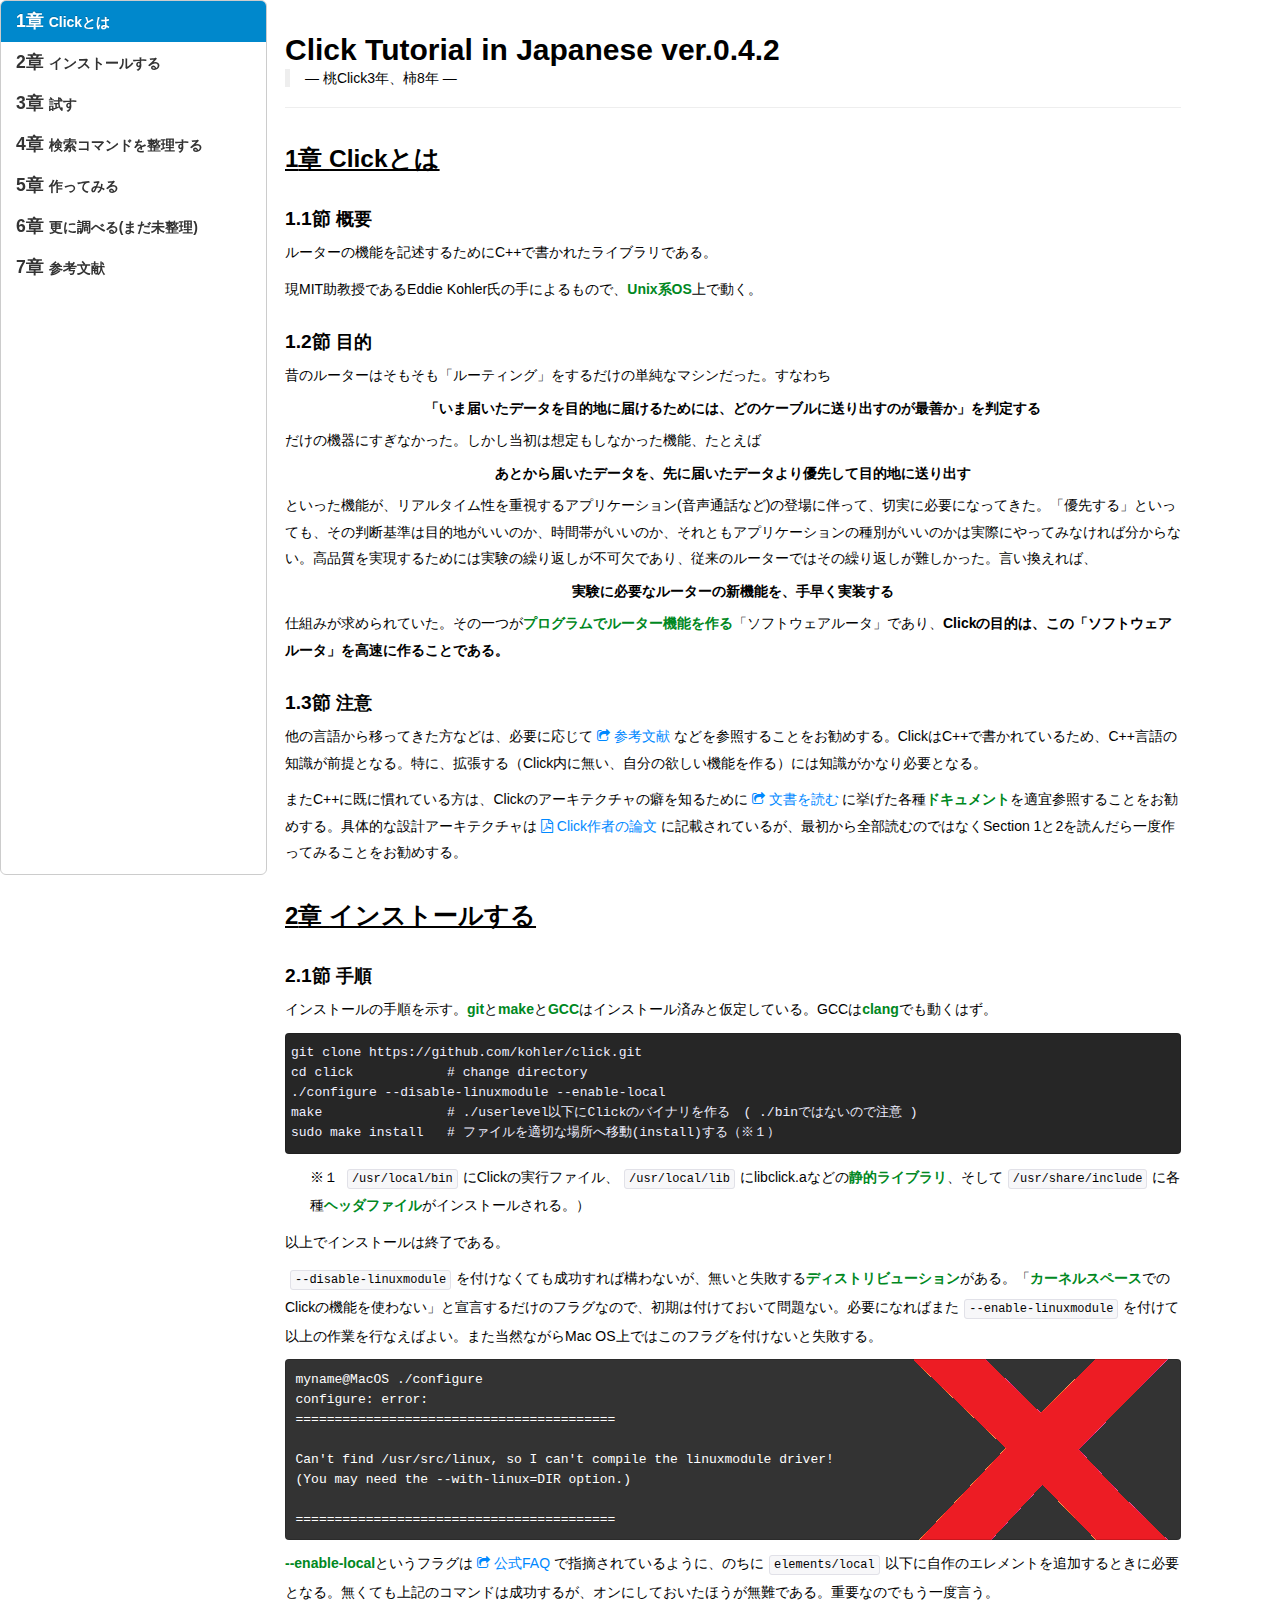
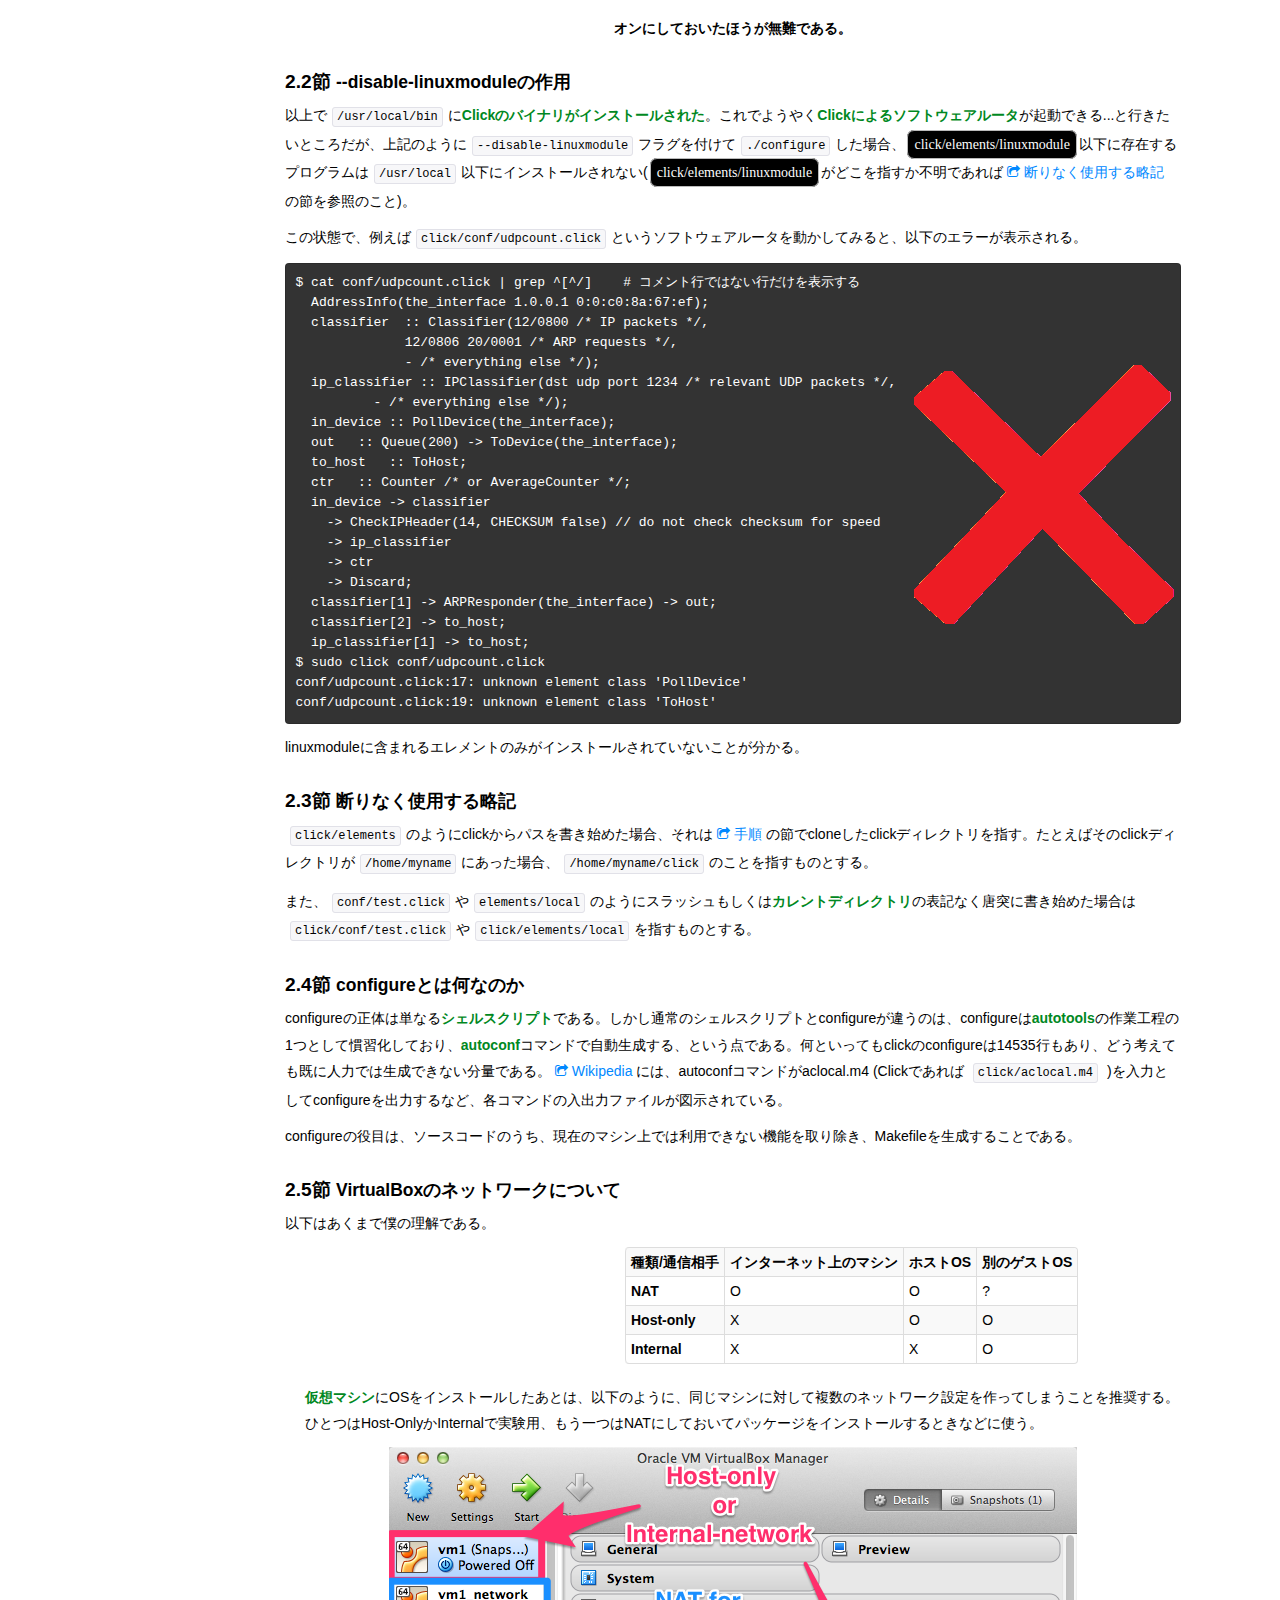
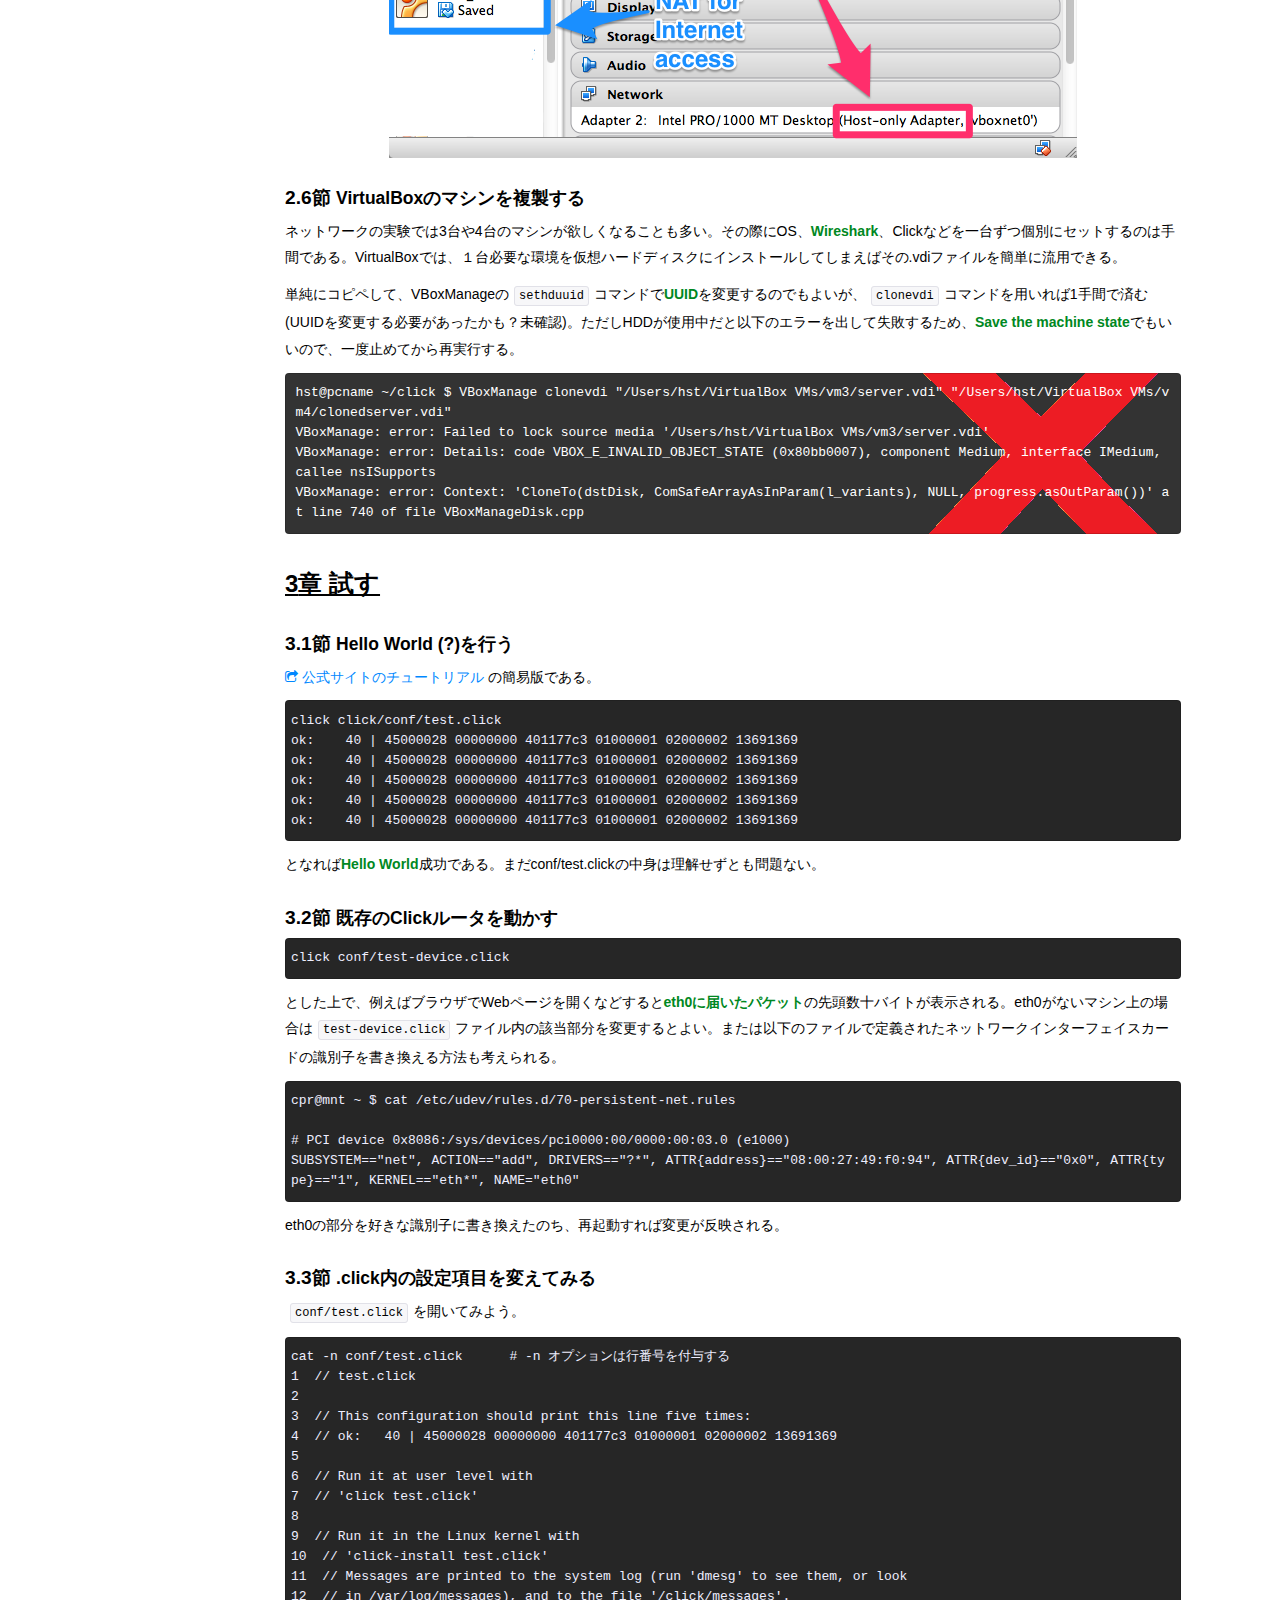
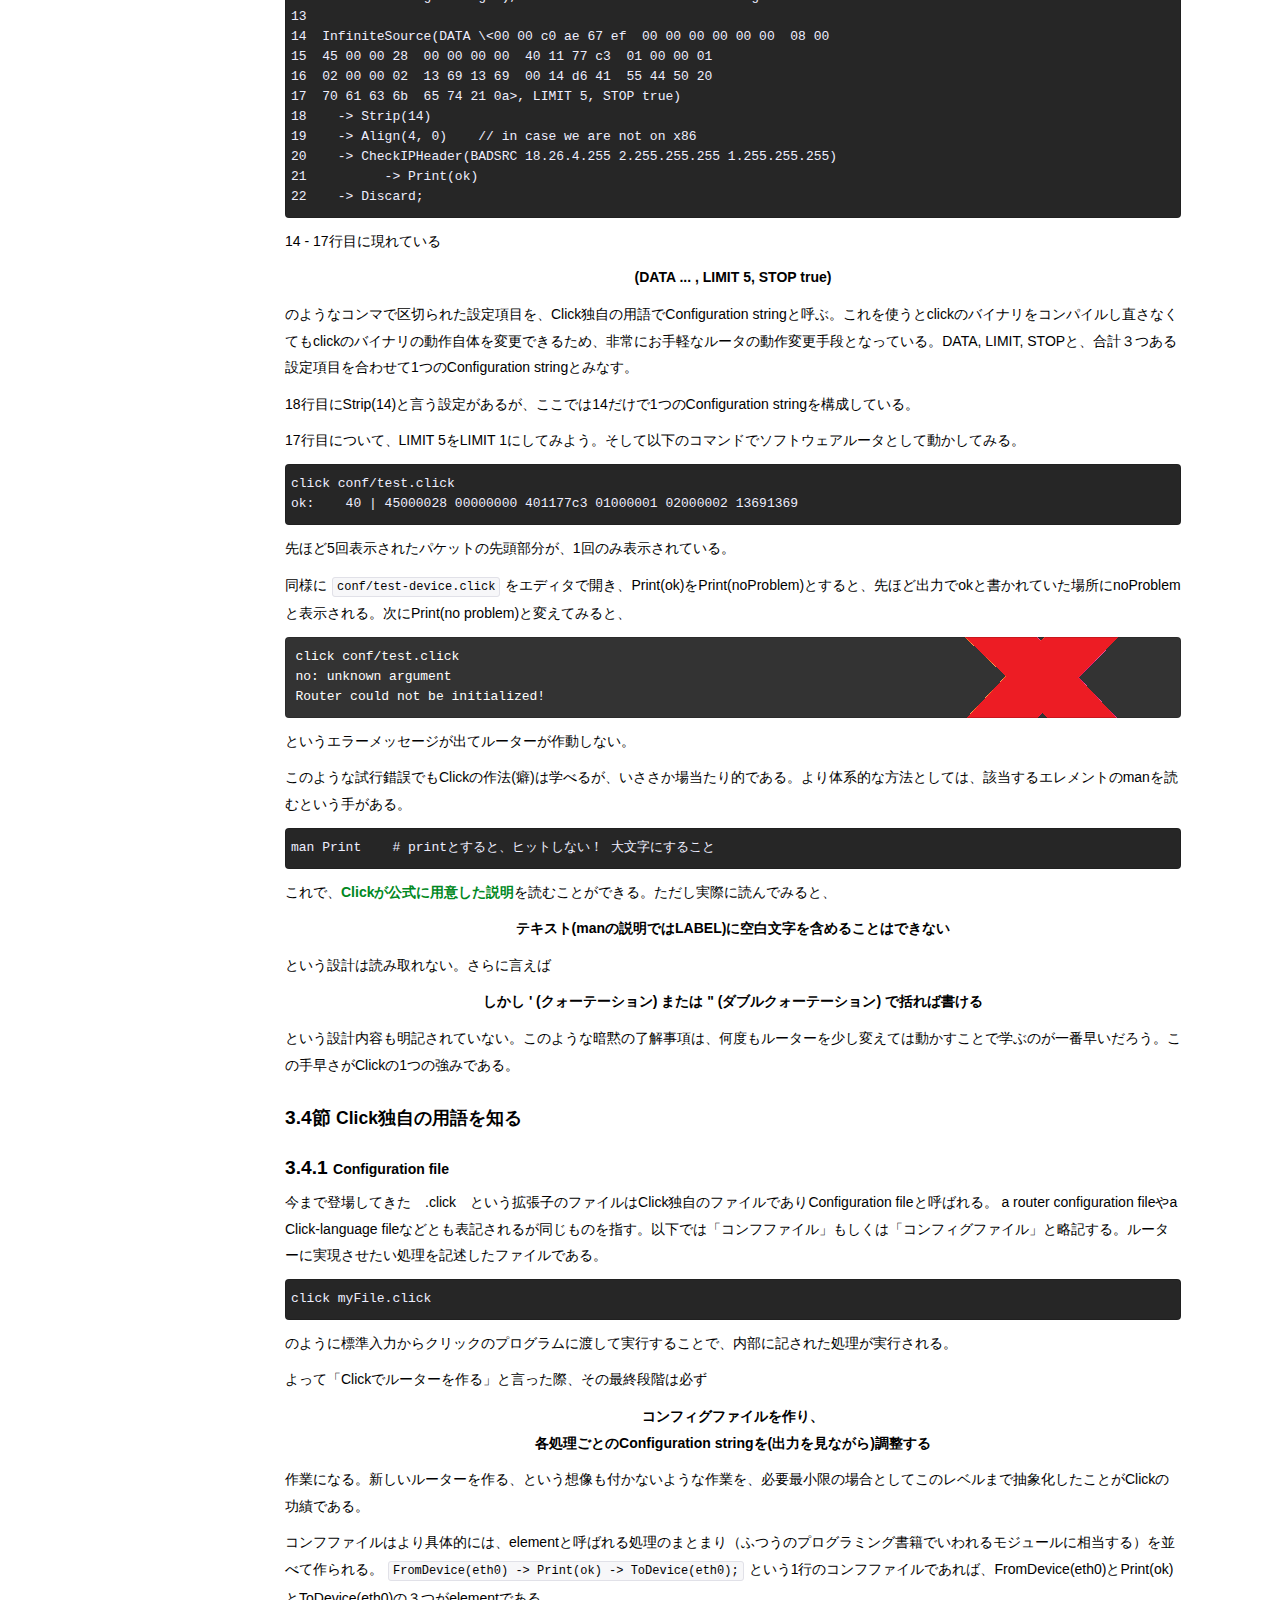
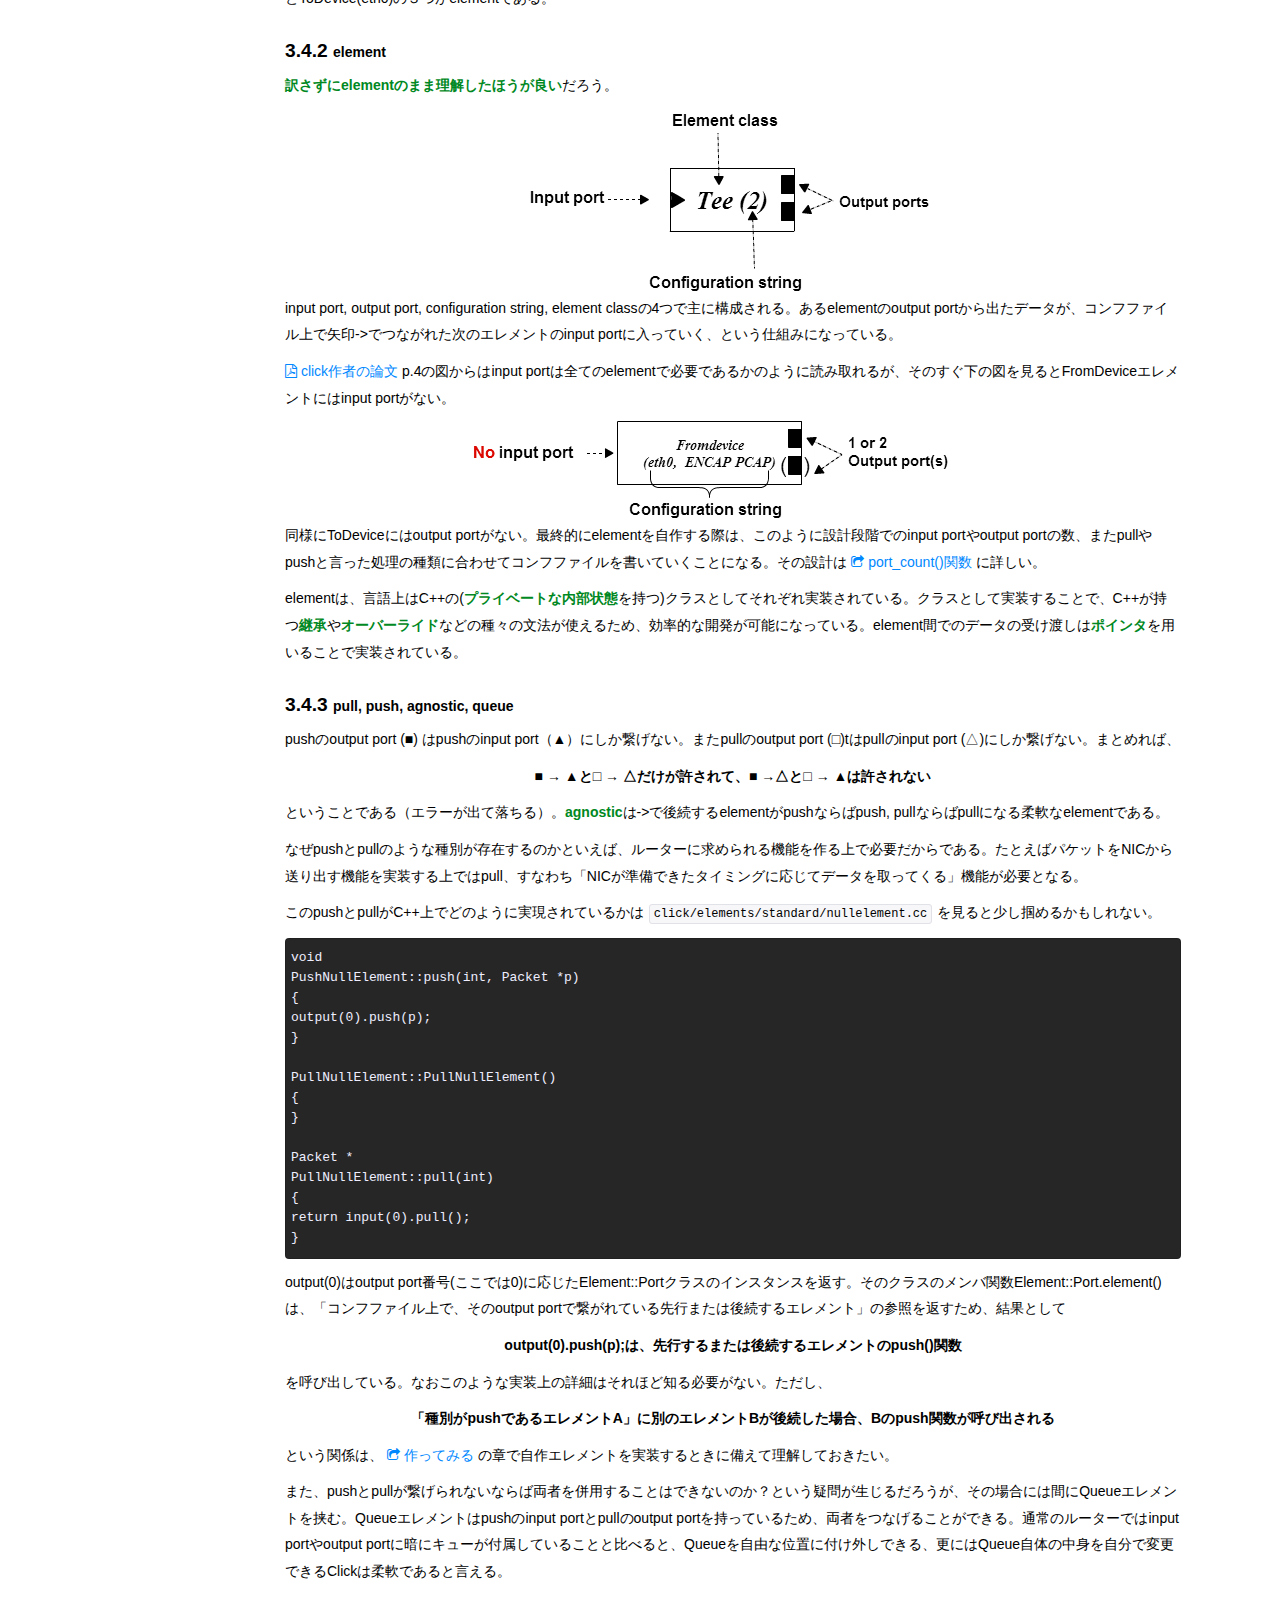
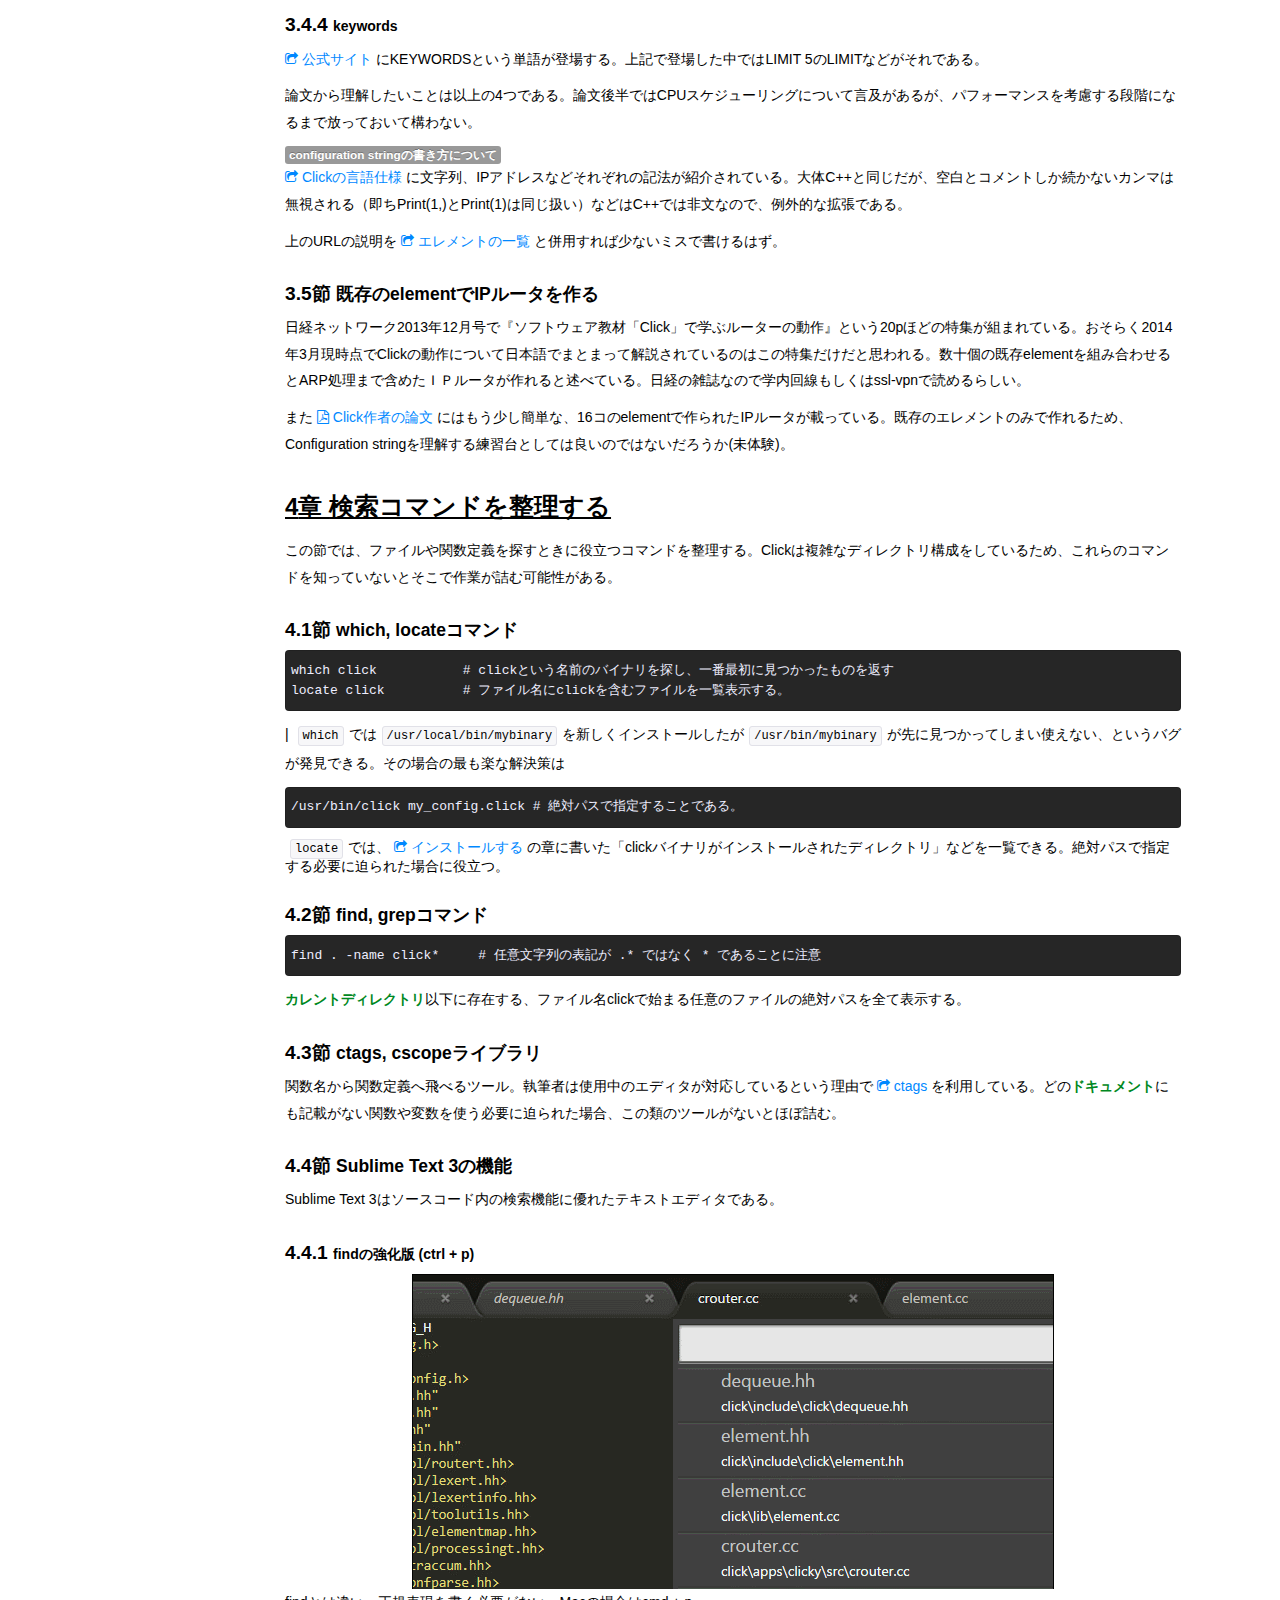
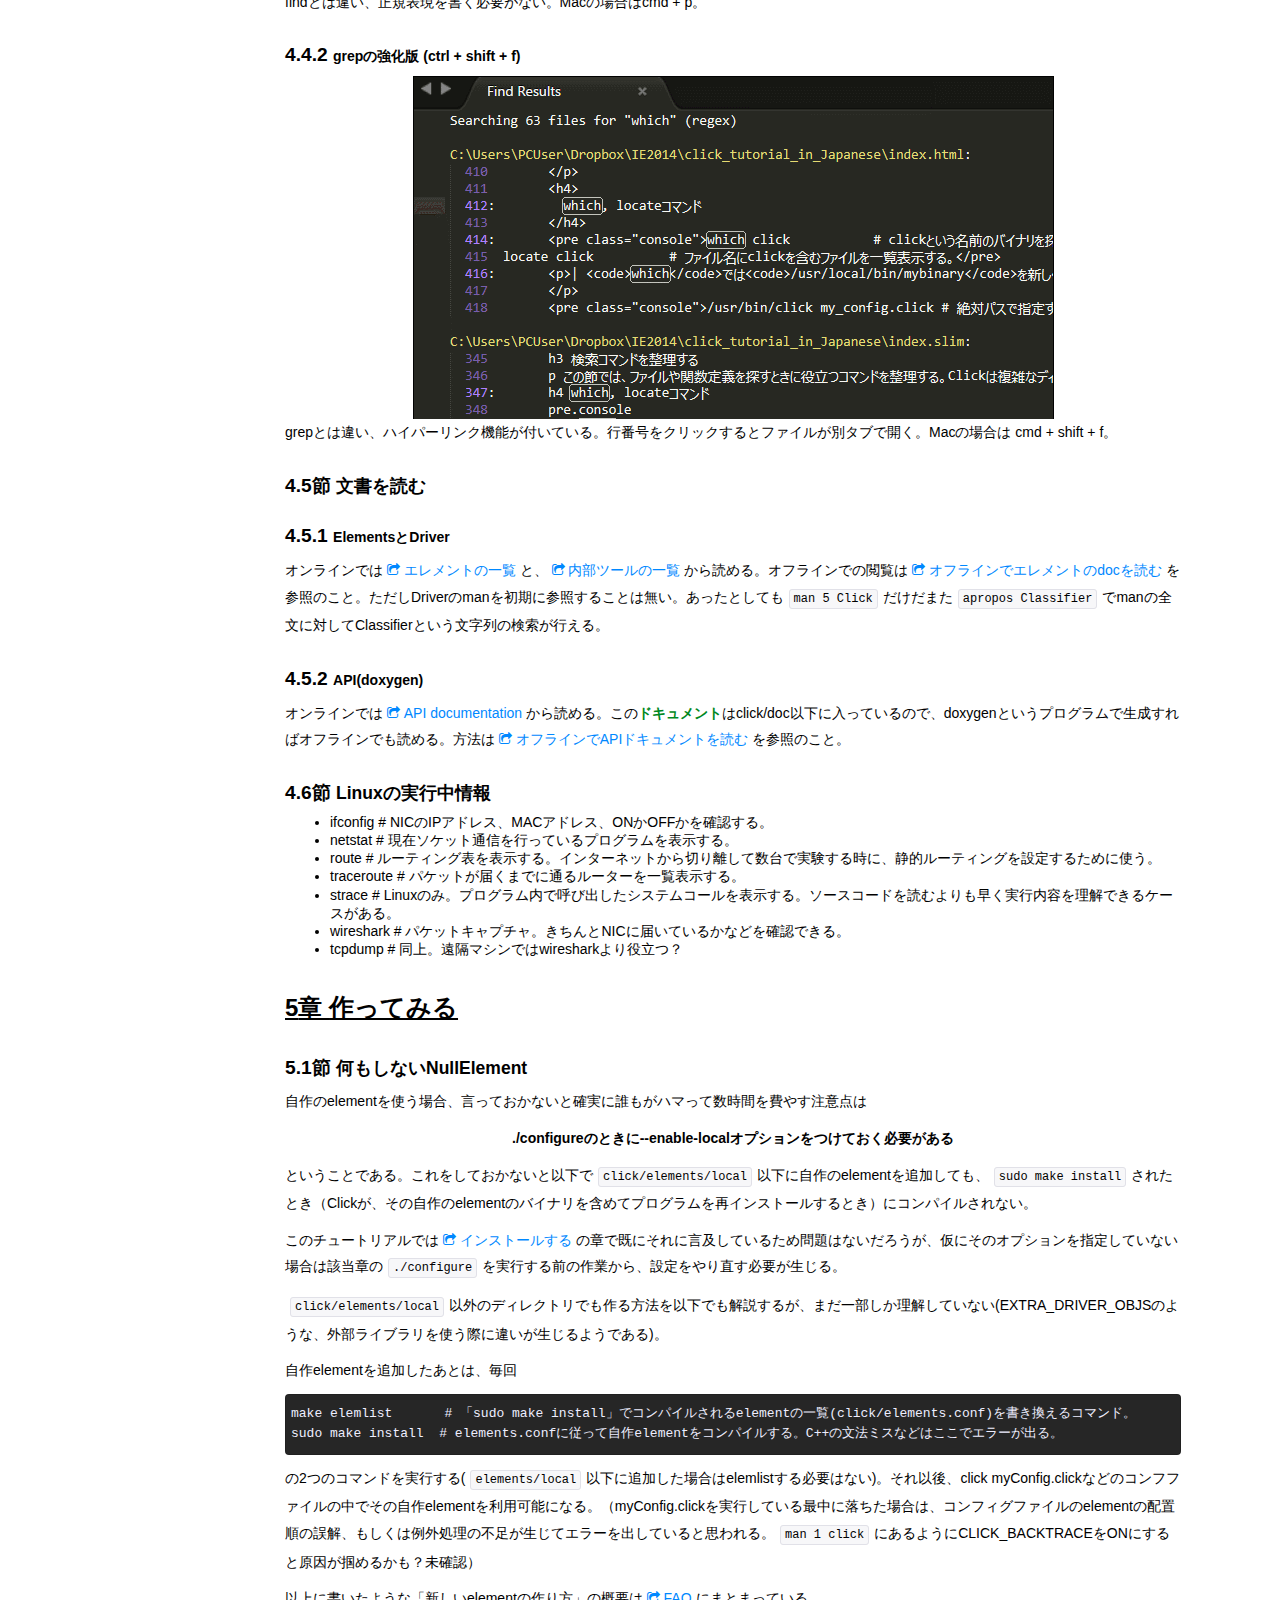
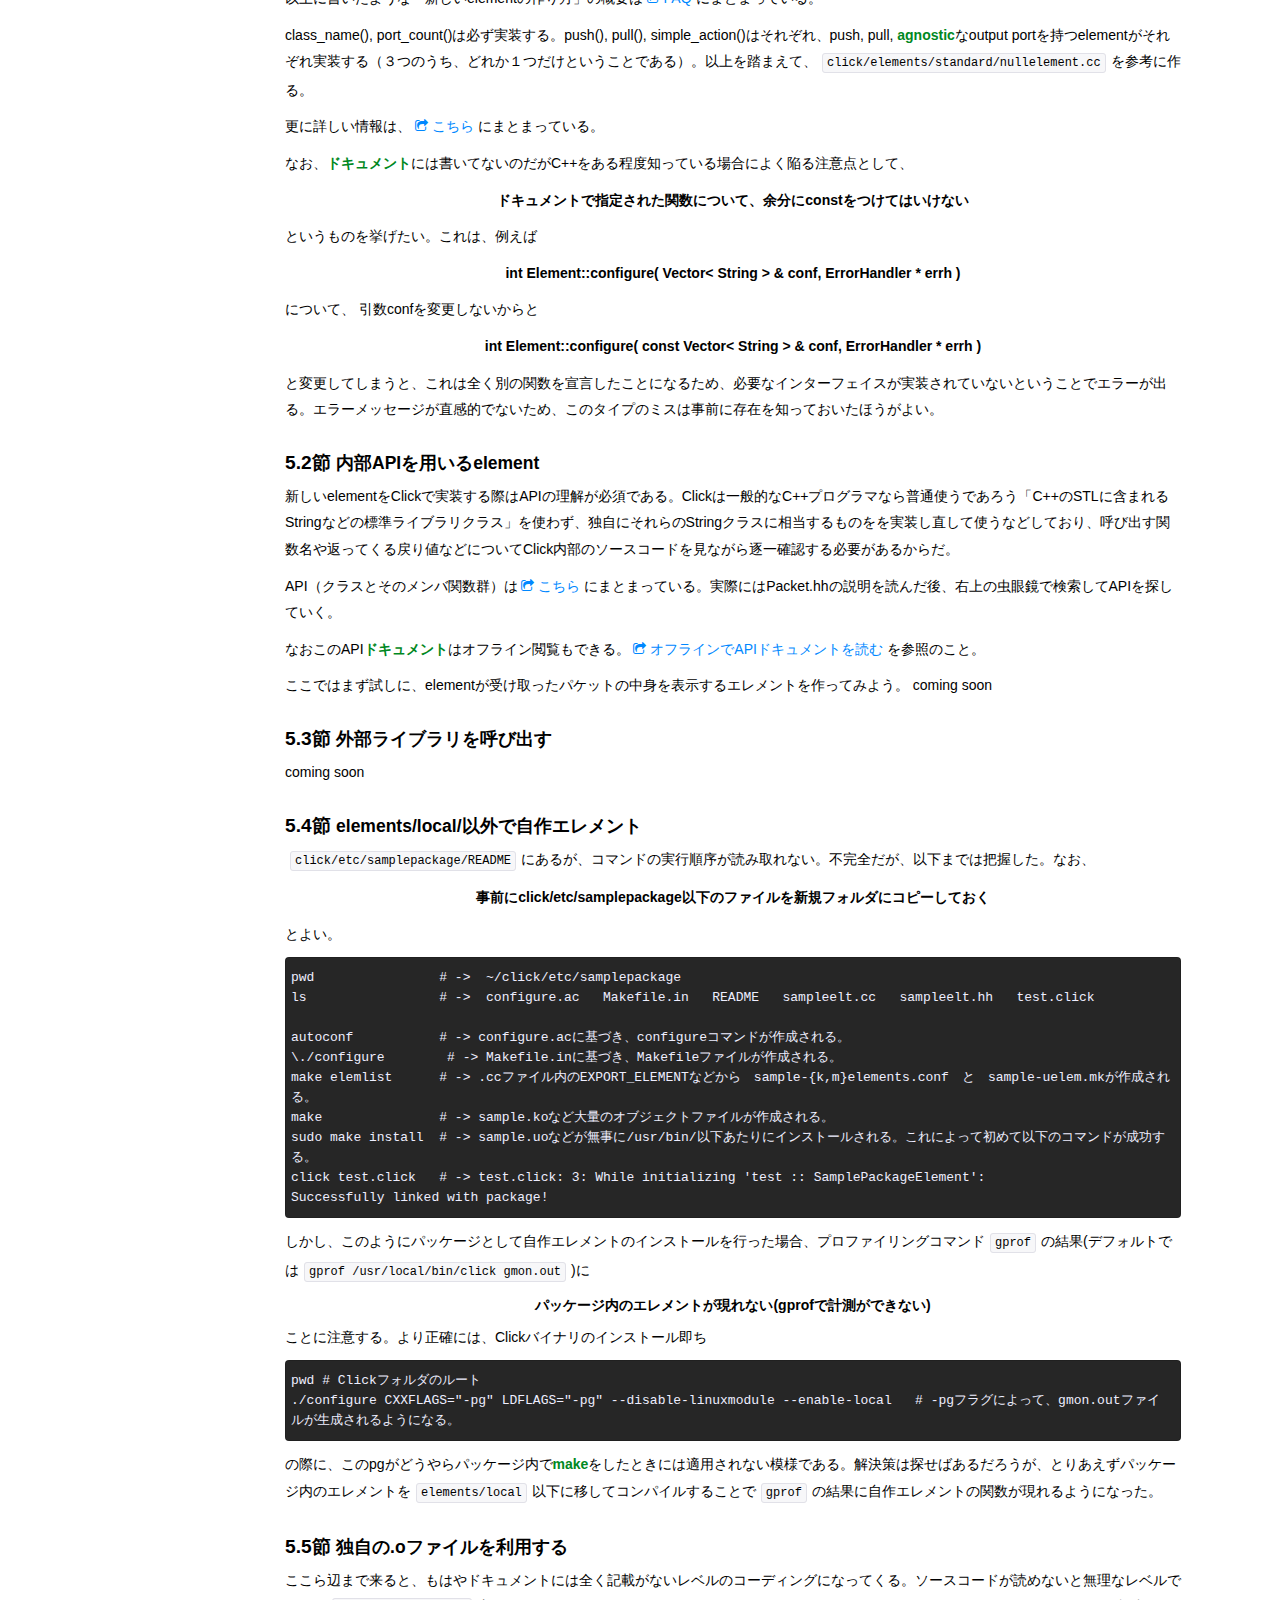
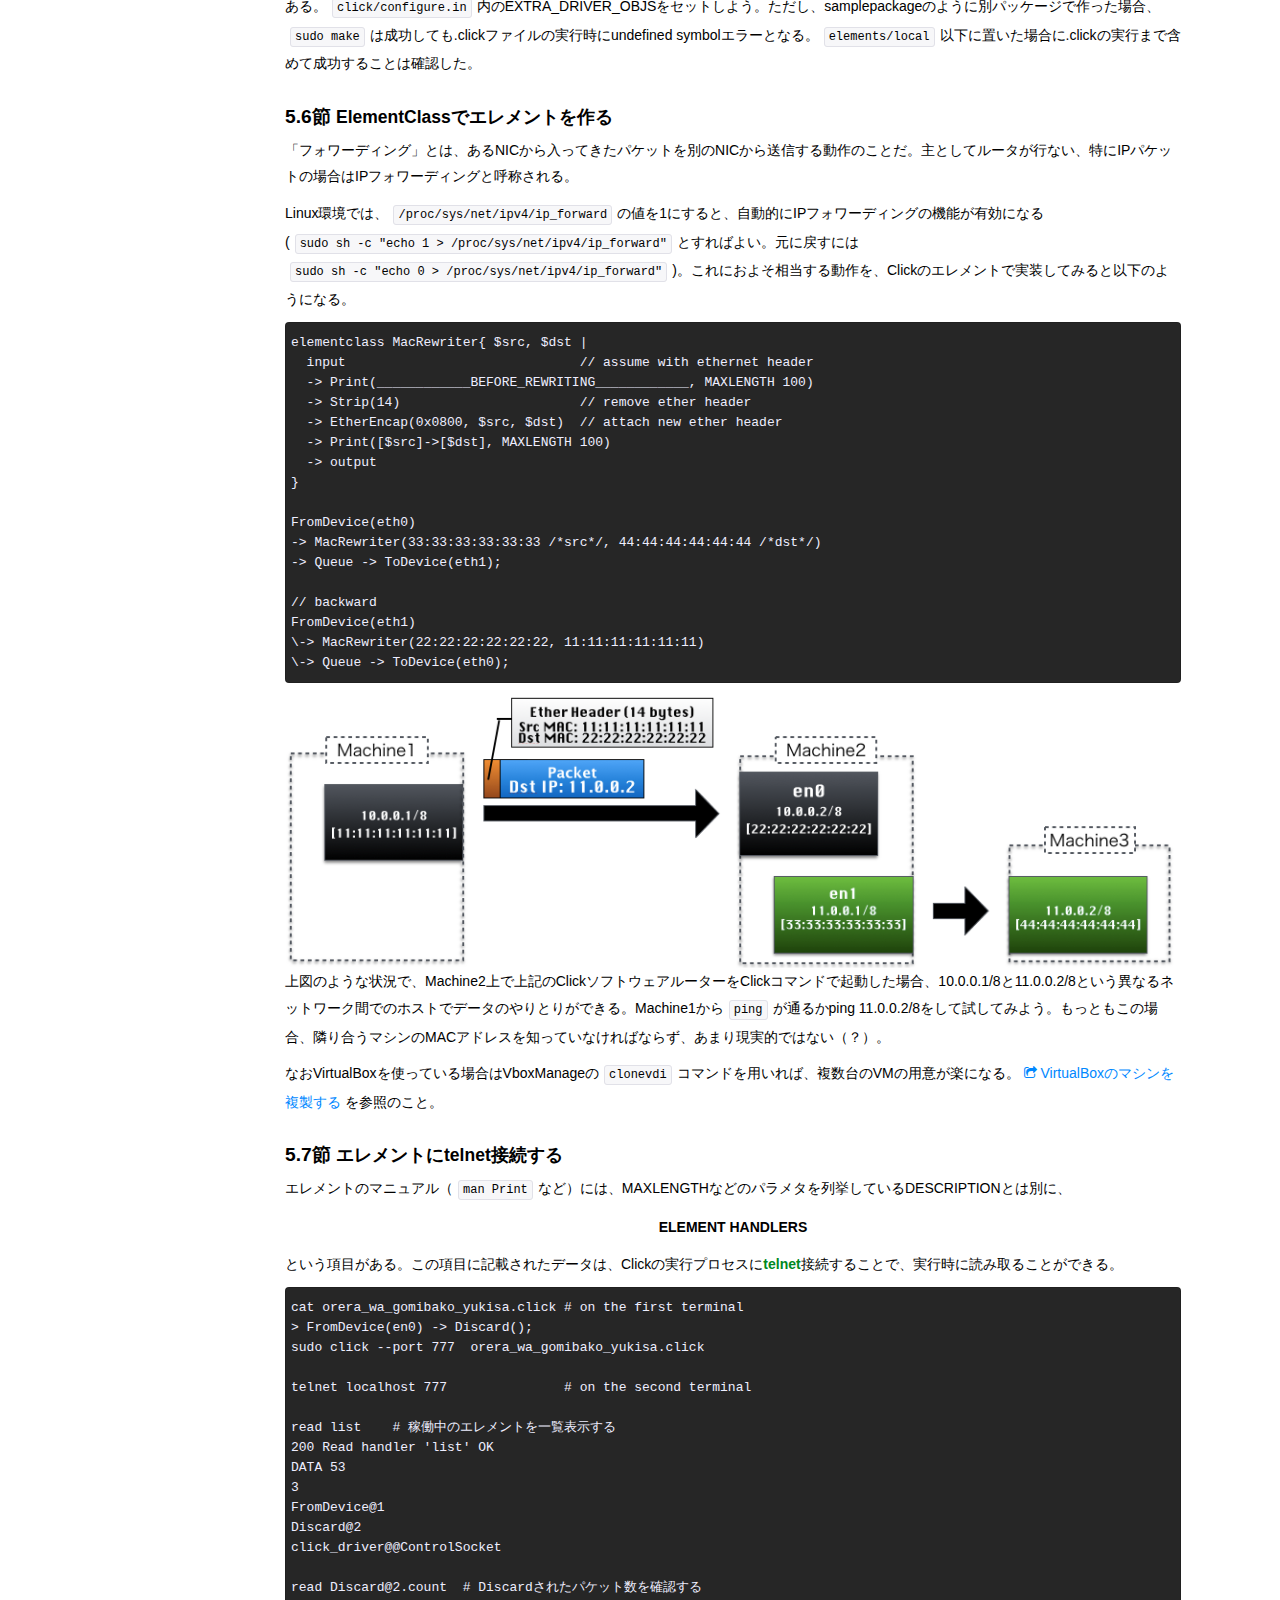
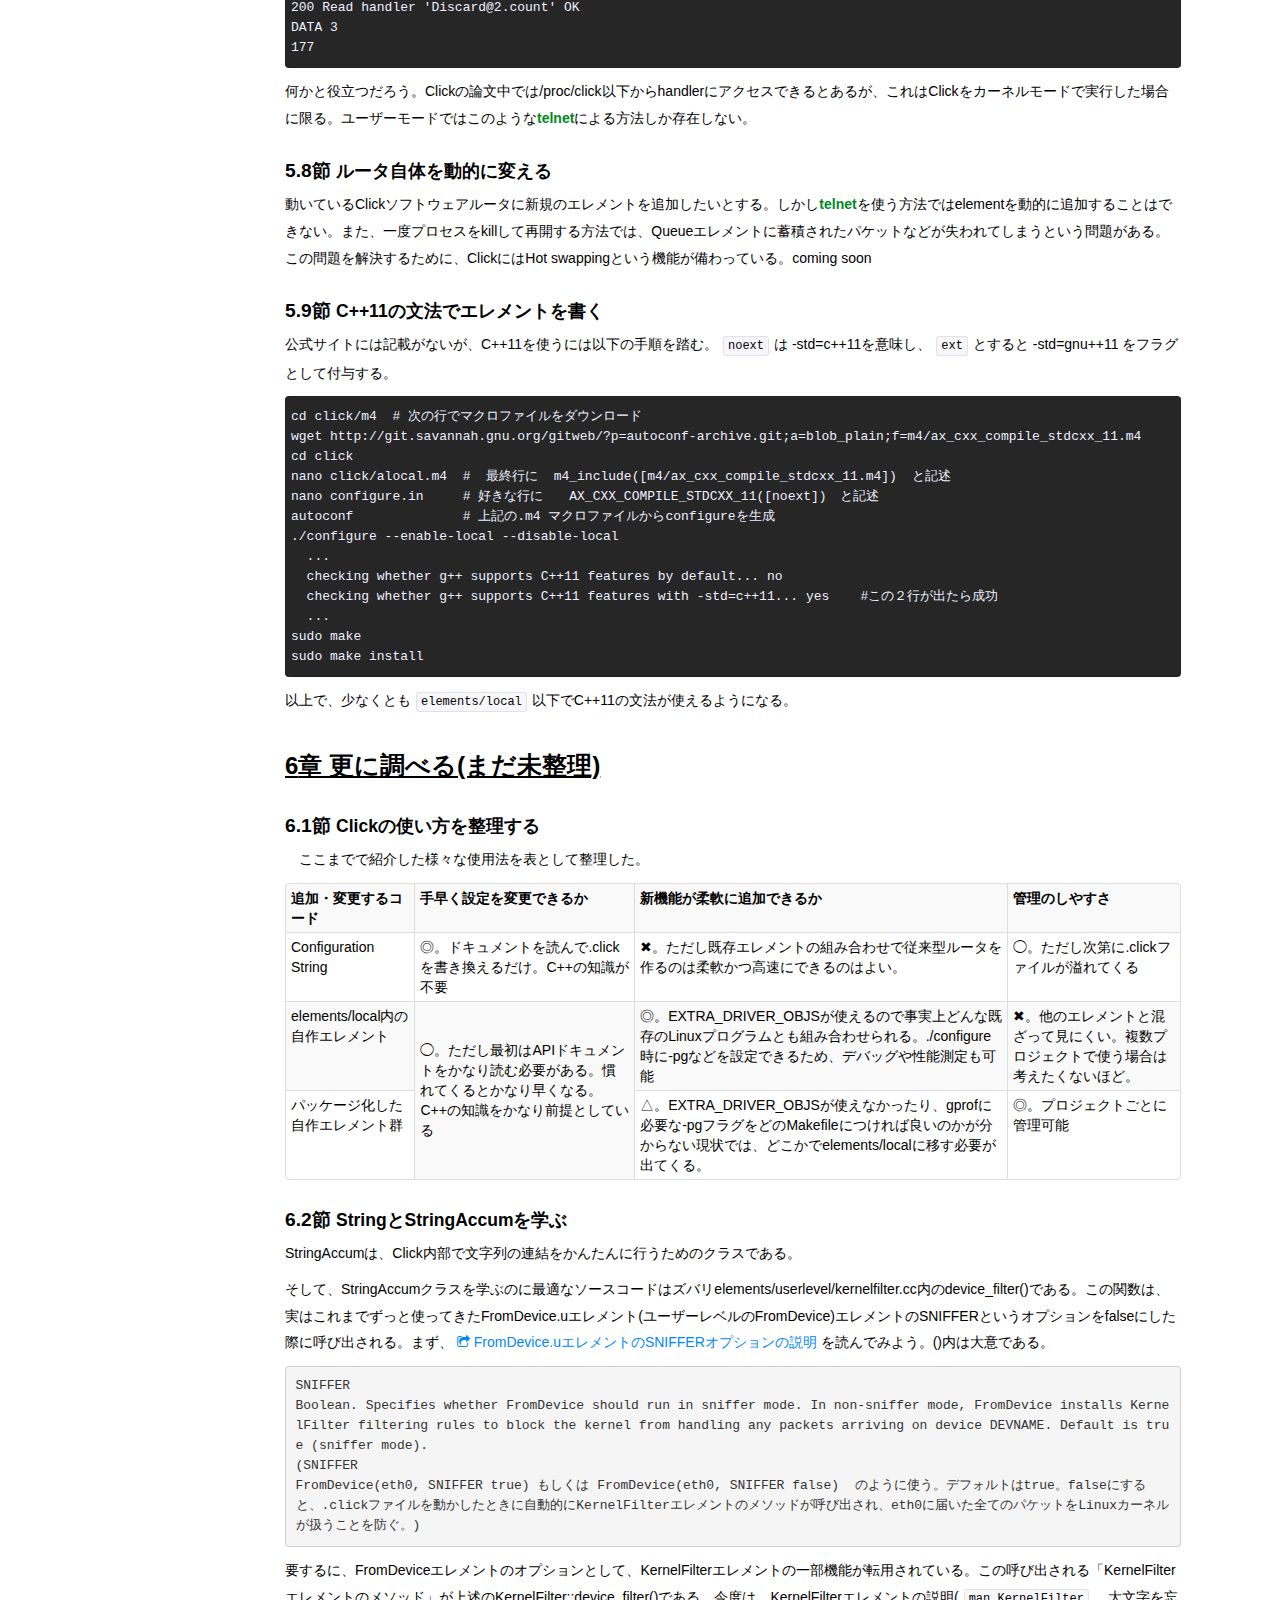
==== commit f55060a7: "add a script folder" ====
--- a/index.html
+++ b/index.html
@@ -1,1025 +1,1033 @@
-<!DOCTYPE html>
-<haml lang="ja">
-  <head>
-    <meta charset="UTF-8">
-    <link href="css/bootstrap-2.3.2.css" rel="stylesheet">
-    <link href="css/jquery.tocify.css" rel="stylesheet">
-    <link href="css/basic.css" rel="stylesheet">
-    <link href="css/replace.css" rel="stylesheet">
-    <link href="lib/fontawesome/font-awesome.css" rel="stylesheet">
-    <script src="js/jquery-2.1.0.js"></script>
-    <script src="js/jquery-ui-1.10.4.custom.js"></script>
-    <script src="js/jquery.tocify.js"></script>
-    <script src="js/bootstrap-2.3.2.js"></script>
-    <script src="js/replace.js"></script>
-    <title>ClickJapanese</title>
-  </head>
-  <body>
-    <div id="left_frame"></div>
-    <div class="tocChild" id="right_frame">
-      <header id="manualTitle">
-        Click Tutorial in Japanese ver.0.4.2
-      </header>
-      <blockquote>― 桃Click3年、柿8年 ―</blockquote>
-      <hr>
-      <h3 id="what-is-click">
-        Clickとは
-      </h3>
-      <h4>
-        概要
-      </h4>
-      <p>
-        ルーターの機能を記述するためにC++で書かれたライブラリである。
-      </p>
-      <p>
-        現MIT助教授であるEddie Kohler氏の手によるもので、Unix系OS上で動く。
-      </p>
-      <h4>
-        目的
-      </h4>
-      <p>
-        昔のルーターはそもそも「ルーティング」をするだけの単純なマシンだった。すなわち
-      </p>
-      <strong>「いま届いたデータを目的地に届けるためには、どのケーブルに送り出すのが最善か」を判定する</strong>
-      <p>
-        だけの機器にすぎなかった。しかし当初は想定もしなかった機能、たとえば
-      </p>
-      <strong>あとから届いたデータを、先に届いたデータより優先して目的地に送り出す</strong>
-      <p>
-        といった機能が、リアルタイム性を重視するアプリケーション(音声通話など)の登場に伴って、切実に必要になってきた。「優先する」といっても、その判断基準は目的地がいいのか、時間帯がいいのか、それともアプリケーションの種別がいいのかは実際にやってみなければ分からない。高品質を実現するためには実験の繰り返しが不可欠であり、従来のルーターではその繰り返しが難しかった。言い換えれば、
-      </p>
-      <strong>実験に必要なルーターの新機能を、手早く実装する</strong>
-      <p>
-        仕組みが求められていた。その一つがプログラムでルーター機能を作る「ソフトウェアルータ」であり、<span class="strong_decoration">Clickの目的は、この「ソフトウェアルータ」を高速に作ることである。</span>
-      </p>
-      <h4>
-        注意
-      </h4>
-      <p>
-        他の言語から移ってきた方などは、必要に応じて<a class="replace_me" href="#references"></a>などを参照することをお勧めする。ClickはC++で書かれているため、C++言語の知識が前提となる。特に、拡張する（Click内に無い、自分の欲しい機能を作る）には知識がかなり必要となる。
-      </p>
-      <p>
-        またC++に既に慣れている方は、Clickのアーキテクチャの癖を知るために<a class="replace_me" href="#click-documents"></a>に挙げた各種ドキュメントを適宜参照することをお勧めする。具体的な設計アーキテクチャは<a href="http://pdos.csail.mit.edu/papers/click:tocs00/paper.pdf">Click作者の論文</a>に記載されているが、最初から全部読むのではなくSection 1と2を読んだら一度作ってみることをお勧めする。
-      </p>
-      <h3 id="install-click">
-        インストールする
-      </h3>
-      <h4 id="how-to-install-click">
-        手順
-      </h4>
-      <p>
-        インストールの手順を示す。gitとmakeとGCCはインストール済みと仮定している。GCCはclangでも動くはず。
-      </p>
-      <pre class="console">git clone https://github.com/kohler/click.git
-cd click            # change directory
-./configure --disable-linuxmodule --enable-local
-make                # ./userlevel以下にClickのバイナリを作る　( ./binではないので注意 )
-sudo make install   # ファイルを適切な場所へ移動(install)する（※１）</pre>
-      <ol>
-        <p>
-          ※１ <code>/usr/local/bin</code>にClickの実行ファイル、<code>/usr/local/lib</code>にlibclick.aなどの静的ライブラリ、そして<code>/usr/share/include</code>に各種ヘッダファイルがインストールされる。）
-        </p>
-      </ol>
-      <p>
-        以上でインストールは終了である。
-      </p>
-      <p>
-        <code>--disable-linuxmodule</code>を付けなくても成功すれば構わないが、無いと失敗するディストリビューションがある。「カーネルスペースでのClickの機能を使わない」と宣言するだけのフラグなので、初期は付けておいて問題ない。必要になればまた<code>--enable-linuxmodule</code>を付けて以上の作業を行なえばよい。また当然ながらMac OS上ではこのフラグを付けないと失敗する。
-      </p>
-      <pre class="errorConsole">myname@MacOS ./configure
-configure: error:
-=========================================
-
-Can't find /usr/src/linux, so I can't compile the linuxmodule driver!
-(You may need the --with-linux=DIR option.)
-
-=========================================</pre>
-      <p>
-        --enable-localというフラグは<a href="http://read.cs.ucla.edu/click/faq#creating-your-own-elements">公式FAQ</a>で指摘されているように、のちに<code>elements/local</code>以下に自作のエレメントを追加するときに必要となる。無くても上記のコマンドは成功するが、オンにしておいたほうが無難である。重要なのでもう一度言う。<strong>オンにしておいたほうが無難である。</strong>
-      </p>
-      <h4>
-        --disable-linuxmoduleの作用
-      </h4>
-      <p>
-        以上で<code>/usr/local/bin</code>にClickのバイナリがインストールされた。これでようやくClickによるソフトウェアルータが起動できる...と行きたいところだが、上記のように<code>--disable-linuxmodule</code>フラグを付けて<code>./configure</code>した場合、<span class="inline_console">click/elements/linuxmodule</span>以下に存在するプログラムは<code>/usr/local</code>以下にインストールされない(<span class="inline_console">click/elements/linuxmodule</span>がどこを指すか不明であれば<a class="replace_me" href="#my-abbreviation"></a>の節を参照のこと)。
-      </p>
-      <p>この状態で、例えば<code>click/conf/udpcount.click</code>というソフトウェアルータを動かしてみると、以下のエラーが表示される。
-      </p>
-      <pre class="errorConsole">$ cat conf/udpcount.click | grep ^[^/]    # コメント行ではない行だけを表示する
-  AddressInfo(the_interface 1.0.0.1 0:0:c0:8a:67:ef);
-  classifier  :: Classifier(12/0800 /* IP packets */,
-              12/0806 20/0001 /* ARP requests */,
-              - /* everything else */);
-  ip_classifier :: IPClassifier(dst udp port 1234 /* relevant UDP packets */,
-          - /* everything else */);
-  in_device :: PollDevice(the_interface);
-  out   :: Queue(200) -> ToDevice(the_interface);
-  to_host   :: ToHost;
-  ctr   :: Counter /* or AverageCounter */;
-  in_device -> classifier
-    -> CheckIPHeader(14, CHECKSUM false) // do not check checksum for speed
-    -> ip_classifier
-    -> ctr
-    -> Discard;
-  classifier[1] -> ARPResponder(the_interface) -> out;
-  classifier[2] -> to_host;
-  ip_classifier[1] -> to_host;
-$ sudo click conf/udpcount.click
-conf/udpcount.click:17: unknown element class 'PollDevice'
-conf/udpcount.click:19: unknown element class 'ToHost'</pre>
-      <p>
-        linuxmoduleに含まれるエレメントのみがインストールされていないことが分かる。
-      </p>
-      <h4 id="my-abbreviation">
-        断りなく使用する略記
-      </h4>
-      <p><code>click/elements</code>のようにclickからパスを書き始めた場合、それは<a class="replace_me" href="#how-to-install-click"></a>の節でcloneしたclickディレクトリを指す。たとえばそのclickディレクトリが<code>/home/myname</code>にあった場合、<code>/home/myname/click</code>のことを指すものとする。
-      </p>
-      <p>また、<code>conf/test.click</code>や<code>elements/local</code>のようにスラッシュもしくはカレントディレクトリの表記なく唐突に書き始めた場合は<code>click/conf/test.click</code>や<code>click/elements/local</code>を指すものとする。
-      </p>
-      <h4>
-        VirtualBoxのネットワークについて
-      </h4>
-      <p>
-        以下はあくまで僕の理解である。
-      </p>
-      <div class="span-one-third offset4">
-        <table class="table table-striped table-condensed table-bordered">
-          <tr>
-            <th>
-              種類/通信相手
-            </th>
-            <th>
-              インターネット上のマシン
-            </th>
-            <th>
-              ホストOS
-            </th>
-            <th>
-              別のゲストOS
-            </th>
-          </tr>
-          <tr>
-            <th>
-              NAT
-            </th>
-            <td>
-              O
-            </td>
-            <td>
-              O
-            </td>
-            <td>
-              ?
-            </td>
-          </tr>
-          <tr>
-            <th>
-              Host-only
-            </th>
-            <td>
-              X
-            </td>
-            <td>
-              O
-            </td>
-            <td>
-              O
-            </td>
-          </tr>
-          <tr>
-            <th>
-              Internal
-            </th>
-            <td>
-              X
-            </td>
-            <td>
-              X
-            </td>
-            <td>
-              O
-            </td>
-          </tr>
-        </table>
-      </div>
-      <p class="span-two-thirds">
-        仮想マシンにOSをインストールしたあとは、以下のように、同じマシンに対して複数のネットワーク設定を作ってしまうことを推奨する。ひとつはHost-OnlyかInternalで実験用、もう一つはNATにしておいてパッケージをインストールするときなどに使う。
-      </p>
-      <img src="img/2VM_network_settings.png">
-      <h4 id="how-to-copy-virtual-machine">
-        VirtualBoxのマシンを複製する
-      </h4>
-      <p>
-        ネットワークの実験では3台や4台のマシンが欲しくなることも多い。その際にOS、Wireshark、Clickなどを一台ずつ個別にセットするのは手間である。VirtualBoxでは、１台必要な環境を仮想ハードディスクにインストールしてしまえばその.vdiファイルを簡単に流用できる。
-      </p>
-      <p>単純にコピペして、VBoxManageの<code>sethduuid</code>コマンドでUUIDを変更するのでもよいが、<code>clonevdi</code>コマンドを用いれば1手間で済む(UUIDを変更する必要があったかも？未確認)。ただしHDDが使用中だと以下のエラーを出して失敗するため、Save the machine stateでもいいので、一度止めてから再実行する。
-      </p>
-      <pre class="errorConsole">hst@pcname ~/click $ VBoxManage clonevdi "/Users/hst/VirtualBox VMs/vm3/server.vdi" "/Users/hst/VirtualBox VMs/vm4/clonedserver.vdi"
-VBoxManage: error: Failed to lock source media '/Users/hst/VirtualBox VMs/vm3/server.vdi'
-VBoxManage: error: Details: code VBOX_E_INVALID_OBJECT_STATE (0x80bb0007), component Medium, interface IMedium, callee nsISupports
-VBoxManage: error: Context: 'CloneTo(dstDisk, ComSafeArrayAsInParam(l_variants), NULL, progress.asOutParam())' at line 740 of file VBoxManageDisk.cpp</pre>
-      <h3>
-        試す
-      </h3>
-      <h4 id="hello-world">
-        Hello World (?)を行う
-      </h4>
-      <p>
-        <a href="http://www.read.cs.ucla.edu/click/tutorial1#preparation">公式サイトのチュートリアル</a>の簡易版である。
-      </p>
-      <pre class="console">click click/conf/test.click
-ok:    40 | 45000028 00000000 401177c3 01000001 02000002 13691369
-ok:    40 | 45000028 00000000 401177c3 01000001 02000002 13691369
-ok:    40 | 45000028 00000000 401177c3 01000001 02000002 13691369
-ok:    40 | 45000028 00000000 401177c3 01000001 02000002 13691369
-ok:    40 | 45000028 00000000 401177c3 01000001 02000002 13691369</pre>
-      <p>
-        となればHello World成功である。まだconf/test.clickの中身は理解せずとも問題ない。
-      </p>
-      <h4 id="test-device">
-        既存のClickルータを動かす
-      </h4>
-      <pre class="console"><sudo>click conf/test-device.click</sudo></pre>
-      <p>とした上で、例えばブラウザでWebページを開くなどするとeth0に届いたパケットの先頭数十バイトが表示される。eth0がないマシン上の場合は<code>test-device.click</code>ファイル内の該当部分を変更するとよい。または以下のファイルで定義されたネットワークインターフェイスカードの識別子を書き換える方法も考えられる。
-      </p>
-      <pre class="console">cpr@mnt ~ $ cat /etc/udev/rules.d/70-persistent-net.rules 
-
-# PCI device 0x8086:/sys/devices/pci0000:00/0000:00:03.0 (e1000)
-SUBSYSTEM=="net", ACTION=="add", DRIVERS=="?*", ATTR{address}=="08:00:27:49:f0:94", ATTR{dev_id}=="0x0", ATTR{type}=="1", KERNEL=="eth*", NAME="eth0"</pre>
-      <p>
-        eth0の部分を好きな識別子に書き換えたのち、再起動すれば変更が反映される。
-      </p>
-      <h4 id="change-string">
-        .click内の設定項目を変えてみる
-      </h4>
-      <p><code>conf/test.click</code>を開いてみよう。
-      </p>
-      <pre class="console">cat -n conf/test.click      # -n オプションは行番号を付与する
-1  // test.click
-2  
-3  // This configuration should print this line five times:
-4  // ok:   40 | 45000028 00000000 401177c3 01000001 02000002 13691369
-5  
-6  // Run it at user level with
-7  // 'click test.click'
-8  
-9  // Run it in the Linux kernel with
-10  // 'click-install test.click'
-11  // Messages are printed to the system log (run 'dmesg' to see them, or look
-12  // in /var/log/messages), and to the file '/click/messages'.
-13  
-14  InfiniteSource(DATA \<00 00 c0 ae 67 ef  00 00 00 00 00 00  08 00
-15  45 00 00 28  00 00 00 00  40 11 77 c3  01 00 00 01
-16  02 00 00 02  13 69 13 69  00 14 d6 41  55 44 50 20
-17  70 61 63 6b  65 74 21 0a>, LIMIT 5, STOP true)
-18    -> Strip(14)
-19    -> Align(4, 0)    // in case we are not on x86
-20    -> CheckIPHeader(BADSRC 18.26.4.255 2.255.255.255 1.255.255.255)
-21          -> Print(ok)
-22    -> Discard;</pre>
-      <p>
-        14 - 17行目に現れている<strong>(DATA ... , LIMIT 5, STOP true)</strong>のようなコンマで区切られた設定項目を、Click独自の用語でConfiguration stringと呼ぶ。これを使うとclickのバイナリをコンパイルし直さなくてもclickのバイナリの動作自体を変更できるため、非常にお手軽なルータの動作変更手段となっている。DATA, LIMIT, STOPと、合計３つある設定項目を合わせて1つのConfiguration stringとみなす。
-      </p>
-      <p>
-        18行目にStrip(14)と言う設定があるが、ここでは14だけで1つのConfiguration stringを構成している。
-      </p>
-      <p>
-        17行目について、LIMIT 5をLIMIT 1にしてみよう。そして以下のコマンドでソフトウェアルータとして動かしてみる。
-      </p>
-      <pre class="console">click conf/test.click
-ok:    40 | 45000028 00000000 401177c3 01000001 02000002 13691369</pre>
-      <p>
-        先ほど5回表示されたパケットの先頭部分が、1回のみ表示されている。
-      </p>
-      <p>同様に<code>conf/test-device.click</code>をエディタで開き、Print(ok)をPrint(noProblem)とすると、先ほど出力でokと書かれていた場所にnoProblemと表示される。次にPrint(no problem)と変えてみると、
-      </p>
-      <pre class="errorConsole">click conf/test.click
-no: unknown argument
-Router could not be initialized!</pre>
-      <p>
-        というエラーメッセージが出てルーターが作動しない。
-      </p>
-      <p>
-        このような試行錯誤でもClickの作法(癖)は学べるが、いささか場当たり的である。より体系的な方法としては、該当するエレメントのmanを読むという手がある。
-      </p>
-      <pre class="console">man Print    # printとすると、ヒットしない！ 大文字にすること</pre>
-      <p>
-        これで、Clickが公式に用意した説明を読むことができる。ただし実際に読んでみると、<strong>テキスト(manの説明ではLABEL)に空白文字を含めることはできない</strong>という設計は読み取れない。さらに言えば<strong>しかし ' (クォーテーション) または " (ダブルクォーテーション) で括れば書ける</strong>という設計内容も明記されていない。このような暗黙の了解事項は、何度もルーターを少し変えては動かすことで学ぶのが一番早いだろう。この手早さがClickの1つの強みである。
-      </p>
-      <h4 id="read-thesis">
-        Click独自の用語を知る
-      </h4>
-      <h5>
-        Configuration file
-      </h5>
-      <p>
-        今まで登場してきた　.click　という拡張子のファイルはClick独自のファイルでありConfiguration fileと呼ばれる。 a router configuration fileやa Click-language fileなどとも表記されるが同じものを指す。以下では「コンフファイル」もしくは「コンフィグファイル」と略記する。ルーターに実現させたい処理を記述したファイルである。
-      </p>
-      <pre class="console">click myFile.click</pre>
-      <p>
-        のように標準入力からクリックのプログラムに渡して実行することで、内部に記された処理が実行される。
-      </p>
-      <p>
-        よって「Clickでルーターを作る」と言った際、その最終段階は必ず<strong>コンフィグファイルを作り、<br>各処理ごとのConfiguration stringを(出力を見ながら)調整する</strong>作業になる。新しいルーターを作る、という想像も付かないような作業を、必要最小限の場合としてこのレベルまで抽象化したことがClickの功績である。
-      </p>
-      <p>コンフファイルはより具体的には、elementと呼ばれる処理のまとまり（ふつうのプログラミング書籍でいわれるモジュールに相当する）を並べて作られる。<code>FromDevice(eth0) -> Print(ok) -> ToDevice(eth0);</code>という1行のコンフファイルであれば、FromDevice(eth0)とPrint(ok)とToDevice(eth0)の３つがelementである。
-      </p>
-      <h5>
-        element
-      </h5>
-      <p>
-        訳さずにelementのまま理解したほうが良いだろう。
-      </p>
-      <img src="img/element_architecture.png">
-      <p>
-        input port, output port, configuration string, element classの4つで主に構成される。あるelementのoutput portから出たデータが、コンフファイル上で矢印->でつながれた次のエレメントのinput portに入っていく、という仕組みになっている。
-      </p>
-      <p>
-        <a href="http://pdos.csail.mit.edu/papers/click:tocs00/paper.pdf">click作者の論文</a>p.4の図からはinput portは全てのelementで必要であるかのように読み取れるが、そのすぐ下の図を見るとFromDeviceエレメントにはinput portがない。
-      </p>
-      <img src="img/fromdevice.png">
-      <p>
-        同様にToDeviceにはoutput portがない。最終的にelementを自作する際は、このように設計段階でのinput portやoutput portの数、またpullやpushと言った処理の種類に合わせてコンフファイルを書いていくことになる。その設計は<a href="http://read.cs.ucla.edu/click/doxygen/class_element.html#e5b51c221451df6a3045f7e523c2e892">port_count()関数</a>に詳しい。
-      </p>
-      <p>
-        elementは、言語上はC++の(プライベートな内部状態を持つ)クラスとしてそれぞれ実装されている。クラスとして実装することで、C++が持つ継承やオーバーライドなどの種々の文法が使えるため、効率的な開発が可能になっている。element間でのデータの受け渡しはポインタを用いることで実装されている。
-      </p>
-      <h5>
-        pull, push, agnostic, queue
-      </h5>
-      <p>
-        pushのoutput port (■) はpushのinput port（▲）にしか繋げない。またpullのoutput port (□)tはpullのinput port (△)にしか繋げない。まとめれば、<strong>■ → ▲と□ → △だけが許されて、■ →△と□ → ▲は許されない</strong>ということである（エラーが出て落ちる）。agnosticは->で後続するelementがpushならばpush, pullならばpullになる柔軟なelementである。
-      </p>
-      <p>
-        なぜpushとpullのような種別が存在するのかといえば、ルーターに求められる機能を作る上で必要だからである。たとえばパケットをNICから送り出す機能を実装する上ではpull、すなわち「NICが準備できたタイミングに応じてデータを取ってくる」機能が必要となる。
-      </p>
-      <p>このpushとpullがC++上でどのように実現されているかは<code>click/elements/standard/nullelement.cc</code>を見ると少し掴めるかもしれない。
-      </p>
-      <pre class="console">void
-PushNullElement::push(int, Packet *p)
-{
-output(0).push(p);
-}
-
-PullNullElement::PullNullElement()
-{
-}
-
-Packet *
-PullNullElement::pull(int)
-{
-return input(0).pull();
-}</pre>
-      <p>
-        output(0)はoutput port番号(ここでは0)に応じたElement::Portクラスのインスタンスを返す。そのクラスのメンバ関数Element::Port.element()は、「コンフファイル上で、そのoutput portで繋がれている先行または後続するエレメント」の参照を返すため、結果として<strong>output(0).push(p);は、先行するまたは後続するエレメントのpush()関数</strong>を呼び出している。なおこのような実装上の詳細はそれほど知る必要がない。ただし、<strong>「種別がpushであるエレメントA」に別のエレメントBが後続した場合、Bのpush関数が呼び出される</strong>という関係は、<a class="replace_me" href="#lets-do-programming"></a>の章で自作エレメントを実装するときに備えて理解しておきたい。
-      </p>
-      <p>
-        また、pushとpullが繋げられないならば両者を併用することはできないのか？という疑問が生じるだろうが、その場合には間にQueueエレメントを挟む。Queueエレメントはpushのinput portとpullのoutput portを持っているため、両者をつなげることができる。通常のルーターではinput portやoutput portに暗にキューが付属していることと比べると、Queueを自由な位置に付け外しできる、更にはQueue自体の中身を自分で変更できるClickは柔軟であると言える。
-      </p>
-      <h5>
-        keywords
-      </h5>
-      <p>
-        <a href="http://www.read.cs.ucla.edu/click/elements">公式サイト</a>にKEYWORDSという単語が登場する。上記で登場した中ではLIMIT 5のLIMITなどがそれである。
-      </p>
-      <p>
-        論文から理解したいことは以上の4つである。論文後半ではCPUスケジューリングについて言及があるが、パフォーマンスを考慮する段階になるまで放っておいて構わない。
-      </p>
-      <span class="label">configuration stringの書き方について</span>
-      <p>
-        <a href="http://www.read.cs.ucla.edu/click/docs/language#configuration-strings">Clickの言語仕様 </a>に文字列、IPアドレスなどそれぞれの記法が紹介されている。大体C++と同じだが、空白とコメントしか続かないカンマは無視される（即ちPrint(1,)とPrint(1)は同じ扱い）などはC++では非文なので、例外的な拡張である。
-      </p>
-      <p>
-        上のURLの説明を<a href="http://www.read.cs.ucla.edu/click/elements">エレメントの一覧</a>と併用すれば少ないミスで書けるはず。
-      </p>
-      <h4 id="write-ip-router" 発展="">
-        既存のelementでIPルータを作る
-      </h4>
-      <p>
-        日経ネットワーク2013年12月号で『ソフトウェア教材「Click」で学ぶルーターの動作』という20pほどの特集が組まれている。おそらく2014年3月現時点でClickの動作について日本語でまとまって解説されているのはこの特集だけだと思われる。数十個の既存elementを組み合わせるとARP処理まで含めたＩＰルータが作れると述べている。日経の雑誌なので学内回線もしくはssl-vpnで読めるらしい。
-      </p>
-      <p>
-        また<a href="http://pdos.csail.mit.edu/papers/click:tocs00/paper.pdf">Click作者の論文</a>にはもう少し簡単な、16コのelementで作られたIPルータが載っている。既存のエレメントのみで作れるため、Configuration stringを理解する練習台としては良いのではないだろうか(未体験)。
-      </p>
-      <h3>
-        検索コマンドを整理する
-      </h3>
-      <p>
-        この節では、ファイルや関数定義を探すときに役立つコマンドを整理する。Clickは複雑なディレクトリ構成をしているため、これらのコマンドを知っていないとそこで作業が詰む可能性がある。
-      </p>
-      <h4>
-        which, locateコマンド
-      </h4>
-      <pre class="console">which click           # clickという名前のバイナリを探し、一番最初に見つかったものを返す
-locate click          # ファイル名にclickを含むファイルを一覧表示する。</pre>
-      <p>| <code>which</code>では<code>/usr/local/bin/mybinary</code>を新しくインストールしたが<code>/usr/bin/mybinary</code>が先に見つかってしまい使えない、というバグが発見できる。その場合の最も楽な解決策は
-      </p>
-      <pre class="console">/usr/bin/click my_config.click # 絶対パスで指定することである。</pre>
-      <p></p><code>locate</code>では、<a class="replace_me" href="#install-click"></a>の章に書いた「clickバイナリがインストールされたディレクトリ」などを一覧できる。絶対パスで指定する必要に迫られた場合に役立つ。
-      <h4>
-        find, grepコマンド
-      </h4>
-      <pre class="console">find . -name click*     # 任意文字列の表記が .* ではなく * であることに注意</pre>
-      <p>
-        カレントディレクトリ以下に存在する、ファイル名clickで始まる任意のファイルの絶対パスを全て表示する。
-      </p>
-      <h4>
-        ctags, cscopeライブラリ
-      </h4>
-      <p>
-        関数名から関数定義へ飛べるツール。執筆者は使用中のエディタが対応しているという理由で<a href="http://ctags.sourceforge.net/">ctags</a>を利用している。どのドキュメントにも記載がない関数や変数を使う必要に迫られた場合、この類のツールがないとほぼ詰む。
-      </p>
-      <h4>
-        Sublime Text 3の機能
-      </h4>
-      <p>
-        Sublime Text 3はソースコード内の検索機能に優れたテキストエディタである。
-      </p>
-      <h5>
-        findの強化版 (ctrl + p)
-      </h5>
-      <img src="img/find_sublime.gif">
-      <p>
-        findとは違い、正規表現を書く必要がない。Macの場合はcmd + p。
-      </p>
-      <h5>
-        grepの強化版 (ctrl + shift + f)
-      </h5>
-      <img src="img/grep_sublime.gif">
-      <p>
-        grepとは違い、ハイパーリンク機能が付いている。行番号をクリックするとファイルが別タブで開く。Macの場合は cmd + shift + f。
-      </p>
-      <h4 id="click-documents">
-        文書を読む
-      </h4>
-      <h5>
-        ElementsとDriver
-      </h5>
-      <p>
-        オンラインでは<a href="http://www.read.cs.ucla.edu/click/elements">エレメントの一覧</a>と、<a href="http://www.read.cs.ucla.edu/click/docs">内部ツールの一覧</a>から読める。オフラインでの閲覧は<a class="replace_me" href="#offline-element-doc"></a>を参照のこと。ただしDriverのmanを初期に参照することは無い。あったとしても<code>man 5 Click</code>だけだまた<code>apropos Classifier</code>でmanの全文に対してClassifierという文字列の検索が行える。
-      </p>
-      <h5>
-        API(doxygen)
-      </h5>
-      <p>
-        オンラインでは<a href="http://read.cs.ucla.edu/click/doxygen/">API documentation</a>から読める。このドキュメントはclick/doc以下に入っているので、doxygenというプログラムで生成すればオフラインでも読める。方法は<a class="replace_me" href="#offline-doxygen-doc"></a>を参照のこと。
-      </p>
-      <h4>
-        Linuxの実行中情報
-      </h4>
-      <ul>
-        <li>
-          ifconfig   # NICのIPアドレス、MACアドレス、ONかOFFかを確認する。
-        </li>
-        <li>
-          netstat    # 現在ソケット通信を行っているプログラムを表示する。
-        </li>
-        <li>
-          route      # ルーティング表を表示する。インターネットから切り離して数台で実験する時に、静的ルーティングを設定するために使う。
-        </li>
-        <li>
-          traceroute # パケットが届くまでに通るルーターを一覧表示する。
-        </li>
-        <li>
-          strace     # Linuxのみ。プログラム内で呼び出したシステムコールを表示する。ソースコードを読むよりも早く実行内容を理解できるケースがある。
-        </li>
-        <li>
-          wireshark  # パケットキャプチャ。きちんとNICに届いているかなどを確認できる。
-        </li>
-        <li>
-          tcpdump    # 同上。遠隔マシンではwiresharkより役立つ？
-        </li>
-      </ul>
-      <h3 id="lets-do-programming">
-        作ってみる
-      </h3>
-      <h4 id="null-element">
-        何もしないNullElement
-      </h4>
-      <p class="no_replace_please">
-        自作のelementを使う場合、言っておかないと確実に誰もがハマって数時間を費やす注意点は<strong>./configureのときに--enable-localオプションをつけておく必要がある</strong>ということである。これをしておかないと以下で<code>click/elements/local</code>以下に自作のelementを追加しても、<code>sudo make install</code>されたとき（Clickが、その自作のelementのバイナリを含めてプログラムを再インストールするとき）にコンパイルされない。
-      </p>
-      <p>
-        このチュートリアルでは<a class="replace_me" href="#install-click"></a>の章で既にそれに言及しているため問題はないだろうが、仮にそのオプションを指定していない場合は該当章の<code>./configure</code>を実行する前の作業から、設定をやり直す必要が生じる。
-      </p>
-      <p><code>click/elements/local</code>以外のディレクトリでも作る方法を以下でも解説するが、まだ一部しか理解していない(EXTRA_DRIVER_OBJSのような、外部ライブラリを使う際に違いが生じるようである)。
-      </p>
-      <p>
-        自作elementを追加したあとは、毎回
-      </p>
-      <pre class="console">make elemlist　     # 「sudo make install」でコンパイルされるelementの一覧(click/elements.conf)を書き換えるコマンド。
-sudo make install  # elements.confに従って自作elementをコンパイルする。C++の文法ミスなどはここでエラーが出る。</pre>
-      <p>の2つのコマンドを実行する(<code>elements/local</code>以下に追加した場合はelemlistする必要はない)。それ以後、click myConfig.clickなどのコンフファイルの中でその自作elementを利用可能になる。（myConfig.clickを実行している最中に落ちた場合は、コンフィグファイルのelementの配置順の誤解、もしくは例外処理の不足が生じてエラーを出していると思われる。<code>man 1 click</code>にあるようにCLICK_BACKTRACEをONにすると原因が掴めるかも？未確認）
-      </p>
-      <p>
-        以上に書いたような「新しいelementの作り方」の概要は<a href="http://www.read.cs.ucla.edu/click/faq#creating-your-own-elements">FAQ</a>にまとまっている。
-      </p>
-      <p>class_name(), port_count()は必ず実装する。push(), pull(), simple_action()はそれぞれ、push, pull, agnosticなoutput portを持つelementがそれぞれ実装する（３つのうち、どれか１つだけということである）。以上を踏まえて、<code>click/elements/standard/nullelement.cc</code>を参考に作る。
-      </p>
-      <p>
-        更に詳しい情報は、<a href="http://www.read.cs.ucla.edu/click/doxygen/class_element.html">こちら</a>にまとまっている。
-      </p>
-      <p>
-        なお、ドキュメントには書いてないのだがC++をある程度知っている場合によく陥る注意点として、<strong>ドキュメントで指定された関数について、余分にconstをつけてはいけない</strong>というものを挙げたい。これは、例えば<strong>int Element::configure( Vector< String > & conf, ErrorHandler * errh )</strong>について、 引数confを変更しないからと<strong>int Element::configure( const Vector< String > & conf, ErrorHandler * errh )</strong>と変更してしまうと、これは全く別の関数を宣言したことになるため、必要なインターフェイスが実装されていないということでエラーが出る。エラーメッセージが直感的でないため、このタイプのミスは事前に存在を知っておいたほうがよい。
-      </p>
-      <h4 id="api-element">
-        内部APIを用いるelement
-      </h4>
-      <p>
-        新しいelementをClickで実装する際はAPIの理解が必須である。Clickは一般的なC++プログラマなら普通使うであろう「C++のSTLに含まれるStringなどの標準ライブラリクラス」を使わず、独自にそれらのStringクラスに相当するものをを実装し直して使うなどしており、呼び出す関数名や返ってくる戻り値などについてClick内部のソースコードを見ながら逐一確認する必要があるからだ。
-      </p>
-      <p>
-        API（クラスとそのメンバ関数群）は<a href="http://read.cs.ucla.edu/click/doxygen/classes.html">こちら</a>にまとまっている。実際にはPacket.hhの説明を読んだ後、右上の虫眼鏡で検索してAPIを探していく。
-      </p>
-      <p>
-        なおこのAPIドキュメントはオフライン閲覧もできる。<a class="replace_me" href="#offline-doxygen-doc"></a>を参照のこと。
-      </p>
-      <p>
-        ここではまず試しに、elementが受け取ったパケットの中身を表示するエレメントを作ってみよう。 coming soon
-      </p>
-      <h4>
-        外部ライブラリを呼び出す
-      </h4>
-      <p>
-        coming soon
-      </p>
-      <h4>
-        elements/local/以外で自作エレメント
-      </h4>
-      <p><code>click/etc/samplepackage/README</code>にあるが、コマンドの実行順序が読み取れない。不完全だが、以下までは把握した。なお、<strong>事前にclick/etc/samplepackage以下のファイルを新規フォルダにコピーしておく</strong>とよい。
-      </p>
-      <pre class="console">pwd                # ->  ~/click/etc/samplepackage    
-ls                 # ->  configure.ac   Makefile.in   README   sampleelt.cc   sampleelt.hh   test.click
-
-autoconf           # -> configure.acに基づき、configureコマンドが作成される。
-\./configure        # -> Makefile.inに基づき、Makefileファイルが作成される。
-make elemlist      # -> .ccファイル内のEXPORT_ELEMENTなどから　sample-{k,m}elements.conf　と　sample-uelem.mkが作成される。
-make               # -> sample.koなど大量のオブジェクトファイルが作成される。
-sudo make install  # -> sample.uoなどが無事に/usr/bin/以下あたりにインストールされる。これによって初めて以下のコマンドが成功する。
-click test.click   # -> test.click: 3: While initializing 'test :: SamplePackageElement':
-Successfully linked with package!</pre>
-      <p>しかし、このようにパッケージとして自作エレメントのインストールを行った場合、プロファイリングコマンド<code>gprof</code>の結果(デフォルトでは<code>gprof /usr/local/bin/click gmon.out</code>)に
-      </p>
-      <strong>パッケージ内のエレメントが現れない(gprofで計測ができない)</strong>
-      <p>
-        ことに注意する。より正確には、Clickバイナリのインストール即ち
-      </p>
-      <pre class="console">pwd # Clickフォルダのルート
-./configure CXXFLAGS="-pg" LDFLAGS="-pg" --disable-linuxmodule --enable-local   # -pgフラグによって、gmon.outファイルが生成されるようになる。<make></make></pre>
-      <p>の際に、このpgがどうやらパッケージ内でmakeをしたときには適用されない模様である。解決策は探せばあるだろうが、とりあえずパッケージ内のエレメントを<code>elements/local</code>以下に移してコンパイルすることで<code>gprof</code>の結果に自作エレメントの関数が現れるようになった。
-      </p>
-      <h4>
-        独自の.oファイルを利用する
-      </h4>
-      <p class="no_replace_please">ここら辺まで来ると、もはやドキュメントには全く記載がないレベルのコーディングになってくる。ソースコードが読めないと無理なレベルである。<code>click/configure.in</code>内のEXTRA_DRIVER_OBJSをセットしよう。ただし、samplepackageのように別パッケージで作った場合、<code>sudo make</code>は成功しても.clickファイルの実行時にundefined symbolエラーとなる。<code>elements/local</code>以下に置いた場合に.clickの実行まで含めて成功することは確認した。
-      </p>
-      <h4>
-        ElementClassでエレメントを作る
-      </h4>
-      <p>
-        「フォワーディング」とは、あるNICから入ってきたパケットを別のNICから送信する動作のことだ。主としてルータが行ない、特にIPパケットの場合はIPフォワーディングと呼称される。
-      </p>
-      <p>Linux環境では、<code>/proc/sys/net/ipv4/ip_forward</code>の値を1にすると、自動的にIPフォワーディングの機能が有効になる(<code>sudo sh -c "echo 1 > /proc/sys/net/ipv4/ip_forward"</code>とすればよい。元に戻すには<code>sudo sh -c "echo 0 > /proc/sys/net/ipv4/ip_forward"</code>)。これにおよそ相当する動作を、Clickのエレメントで実装してみると以下のようになる。
-      </p>
-      <pre class="console">elementclass MacRewriter{ $src, $dst |
-  input                              // assume with ethernet header
-  -> Print(____________BEFORE_REWRITING____________, MAXLENGTH 100)
-  -> Strip(14)                       // remove ether header
-  -> EtherEncap(0x0800, $src, $dst)  // attach new ether header
-  -> Print([$src]->[$dst], MAXLENGTH 100)
-  -> output
-}
-
-FromDevice(eth0)
--> MacRewriter(33:33:33:33:33:33 /*src*/, 44:44:44:44:44:44 /*dst*/)
--> Queue -> ToDevice(eth1);
-
-// backward
-FromDevice(eth1)
-\-> MacRewriter(22:22:22:22:22:22, 11:11:11:11:11:11)
-\-> Queue -> ToDevice(eth0);</pre><img src="img/ip_forwarding.png">
-      <p>上図のような状況で、Machine2上で上記のClickソフトウェアルーターをClickコマンドで起動した場合、10.0.0.1/8と11.0.0.2/8という異なるネットワーク間でのホストでデータのやりとりができる。Machine1から<code>ping</code>が通るかping 11.0.0.2/8をして試してみよう。もっともこの場合、隣り合うマシンのMACアドレスを知っていなければならず、あまり現実的ではない（？）。
-      </p>
-      <p>なおVirtualBoxを使っている場合はVboxManageの<code>clonevdi</code>コマンドを用いれば、複数台のVMの用意が楽になる。<a class="replace_me" href="#how-to-copy-virtual-machine"></a>を参照のこと。
-      </p>
-      <h4>
-        エレメントにtelnet接続する
-      </h4>
-      <p>エレメントのマニュアル（<code>man Print</code>など）には、MAXLENGTHなどのパラメタを列挙しているDESCRIPTIONとは別に、<strong>ELEMENT HANDLERS</strong>という項目がある。この項目に記載されたデータは、Clickの実行プロセスにtelnet接続することで、実行時に読み取ることができる。
-      </p>
-      <pre class="console">cat orera_wa_gomibako_yukisa.click # on the first terminal
-> FromDevice(en0) -> Discard();
-sudo click --port 777  orera_wa_gomibako_yukisa.click
-
-telnet localhost 777               # on the second terminal
-
-read list    # 稼働中のエレメントを一覧表示する
-200 Read handler 'list' OK
-DATA 53
-3
-FromDevice@1
-Discard@2
-click_driver@@ControlSocket
-
-read Discard@2.count  # Discardされたパケット数を確認する
-200 Read handler 'Discard@2.count' OK
-DATA 3
-177</pre>
-      <p>
-        何かと役立つだろう。Clickの論文中では/proc/click以下からhandlerにアクセスできるとあるが、これはClickをカーネルモードで実行した場合に限る。ユーザーモードではこのようなtelnetによる方法しか存在しない。
-      </p>
-      <h4>
-        ルータ自体を動的に変える
-      </h4>
-      <p>
-        動いているClickソフトウェアルータに新規のエレメントを追加したいとする。しかしtelnetを使う方法ではelementを動的に追加することはできない。また、一度プロセスをkillして再開する方法では、Queueエレメントに蓄積されたパケットなどが失われてしまうという問題がある。この問題を解決するために、ClickにはHot swappingという機能が備わっている。coming soon
-      </p>
-      <h4 id="cpp-eleven-element">
-        C++11の文法でエレメントを書く
-      </h4>
-      <p>
-        C++11を使うには以下の手順を踏む。
-      </p>
-      <pre class="console">cd click/m4  # 次の行でマクロファイルをダウンロード
-wget http://git.savannah.gnu.org/gitweb/?p=autoconf-archive.git;a=blob_plain;f=m4/ax_cxx_compile_stdcxx_11.m4
-cd click
-nano click/alocal.m4  #  最終行に  m4_include([m4/ax_cxx_compile_stdcxx_11.m4])  と記述
-nano configure.in     # 好きな行に　　AX_CXX_COMPILE_STDCXX_11([noext])　と記述
-autoconf              # 上記の.m4 マクロファイルからconfigureを生成
-./configure --enable-local --disable-local
-  ...
-  checking whether g++ supports C++11 features by default... no
-  checking whether g++ supports C++11 features with -std=c++11... yes    #この２行が出たら成功
-  ...
-sudo make
-sudo make install</pre>
-      <p>以上で、少なくとも<code>elements/local</code>以下でC++11の文法が使えるようになる。
-      </p>
-      <h3>
-        更に調べる(まだ未整理)
-      </h3>
-      <h4 id="click-architecture-map">
-        Clickの使い方を整理する
-      </h4>
-      <p>
-        　ここまでで紹介した様々な使用法を表として整理した。
-      </p>
-      <table class="table table-striped table-condensed table-bordered">
-        <tr>
-          <th>
-            追加・変更するコード
-          </th>
-          <th>
-            手早く設定を変更できるか
-          </th>
-          <th>
-            新機能が柔軟に追加できるか
-          </th>
-          <th>
-            管理のしやすさ
-          </th>
-        </tr>
-        <tr>
-          <td>
-            Configuration String
-          </td>
-          <td>
-            ◎。ドキュメントを読んで.clickを書き換えるだけ。C++の知識が不要
-          </td>
-          <td>
-            ✖。ただし既存エレメントの組み合わせで従来型ルータを作るのは柔軟かつ高速にできるのはよい。
-          </td>
-          <td>
-            ◯。ただし次第に.clickファイルが溢れてくる
-          </td>
-        </tr>
-        <tr>
-          <td>
-            elements/local内の自作エレメント
-          </td>
-          <td class="vertical_center" rowspan="2">
-            ◯。ただし最初はAPIドキュメントをかなり読む必要がある。慣れてくるとかなり早くなる。C++の知識をかなり前提としている
-          </td>
-          <td>
-            ◎。EXTRA_DRIVER_OBJSが使えるので事実上どんな既存のLinuxプログラムとも組み合わせられる。./configure時に-pgなどを設定できるため、デバッグや性能測定も可能
-          </td>
-          <td>
-            ✖。他のエレメントと混ざって見にくい。複数プロジェクトで使う場合は考えたくないほど。
-          </td>
-        </tr>
-        <tr>
-          <td>
-            パッケージ化した自作エレメント群
-          </td>
-          <td>
-            △。EXTRA_DRIVER_OBJSが使えなかったり、gprofに必要な-pgフラグをどのMakefileにつければ良いのかが分からない現状では、どこかでelements/localに移す必要が出てくる。
-          </td>
-          <td>
-            ◎。プロジェクトごとに管理可能
-          </td>
-        </tr>
-      </table>
-      <h4>
-        StringとStringAccumを学ぶ
-      </h4>
-      <p>
-        StringAccumは、Click内部で文字列の連結をかんたんに行うためのクラスである。
-      </p>
-      <p>
-        そして、StringAccumクラスを学ぶのに最適なソースコードはズバリelements/userlevel/kernelfilter.cc内のdevice_filter()である。この関数は、実はこれまでずっと使ってきたFromDevice.uエレメント(ユーザーレベルのFromDevice)エレメントのSNIFFERというオプションをfalseにした際に呼び出される。まず、<a href="http://www.read.cs.ucla.edu/click/elements/fromdevice.u#description">FromDevice.uエレメントのSNIFFERオプションの説明</a>を読んでみよう。()内は大意である。
-      </p>
-      <pre>SNIFFER
-Boolean. Specifies whether FromDevice should run in sniffer mode. In non-sniffer mode, FromDevice installs KernelFilter filtering rules to block the kernel from handling any packets arriving on device DEVNAME. Default is true (sniffer mode).
-(SNIFFER
-FromDevice(eth0, SNIFFER true) もしくは FromDevice(eth0, SNIFFER false)  のように使う。デフォルトはtrue。falseにすると、.clickファイルを動かしたときに自動的にKernelFilterエレメントのメソッドが呼び出され、eth0に届いた全てのパケットをLinuxカーネルが扱うことを防ぐ。)</pre>
-      <p>要するに、FromDeviceエレメントのオプションとして、KernelFilterエレメントの一部機能が転用されている。この呼び出される「KernelFilterエレメントのメソッド」が上述のKernelFilter::device_filter()である。今度は、KernelFilterエレメントの説明(<code>man KernelFilter</code>、大文字を忘れずに)を読んでみよう。
-      </p>
-      <pre>DESCRIPTION
-The KernelFilter element installs filter rules in the kernel to stop the kernel from handling certain types of packets. Use this in combination with FromDevice.u to handle packets in user-level Click configurations. KernelFilter uses iptables(1) to install filters; if your system does not support iptables(1), KernelFilter will fail. Normally KernelFilter uses either /sbin/iptables or /usr/sbin/iptables. To override this use the IPTABLES_COMMAND keyword argument. KernelFilter uninstalls its firewall rules when Click shuts down. If Click shuts down uncleanly, for instance because of a segmentation fault or 'kill -9', then the rules will remain in place, and you'll have to remove them yourself.
-( KernelFilterエレメントは単にLinuxでファイヤーウォールを設定する際に使われる iptables コマンドのラッパーである。/sbin/iptables もしくは /usr/sbin/iptables にあるiptablesを、execl()システムコールで実行しているだけである。その２箇所のどちらにもない場合はもちろんエラーとなる。
-KernelFilterによる呼出でインストールされたファイヤーウォールのフィルタリングルールすなわち
-"/sbin/iptables -A INPUT -i eth0 -j DROP"  (append a rule)
-などは、ClickのプログラムをCtrl - Cなどで終了させた際に
-"/sbin/iptables -D INPUT -i eth0 -j DROP"  (drop a rule)
-が自動的に呼ばれて消去される。ただしsegmentation faultなどで落ちた場合は残り続けるので注意。
-上のコマンドを見て分かるように、残ってしまうとeth0に届いたパケットは全て捨てられてしまうので、何も通信ができない。</pre>
-      <p>
-        この「Clickが動いている時だけ適用されるフィルタリングルール」については、例えば以下のように確認ができる。
-      </p>
-      <img src="img/view_iptables.png">
-      <p>Clickで作ったルーターがバックグラウンド(&)で動いている間だけ<code>、DROP all -- anywhere anywhere </code>なるとても強いフィルタリングルールが適用されていることが分かる。なおこのようなシェルプログラミングに苦手意識があるならば、<a class="replace_me" href="#references"></a>に載せた本を勧める。
-      </p>
-      <p>
-        さて、ここまで理解した上でKernelFilter::device_filter()を見てみると、内容は一目瞭然である。StringAccumのインスタンスに対して、"/sbin/iptables" か "/usr/sbin/iptables"のどちらかの文字列を<<演算子で読み込んで、その後ろに引数を読み込んで、上述のiptablesの実行コマンド文字列を用意しているだけである。この関数のソースコードからは、以下のことが学べる。
-      </p>
-      <ol>
-        <li>
-          StringAccumクラスは&lt;&lt;演算子で文字列を連結できる。
-        </li>
-        <li>
-          StringAccum::take_string()関数で(Click独自の)Stringクラスに変換できる。
-        </li>
-        <li>
-          String.c_str()でchar *に変換できる。すなわちexecl()などのシステムコールに渡せる形にやっとここでなる。
-        </li>
-      </ol>
-      <h4 id="click-detail-by-author">
-        作者による内部解説
-      </h4>
-      <p>
-        <a href="http://www.read.cs.ucla.edu/click/clickunderhood">ここ</a>が恐らく一番詳しい。
-      </p>
-      <h4 id="offline-element-doc">
-        オフラインでエレメントのdocを読む
-      </h4>
-      <p><code>man FromDevice</code>などとすると読める。なお、Linuxのネットワークコマンド（<code>tcpdump</code>など）がクリックのどこで使われているかを知るには、<code>apropos tcpdump</code>などとすると一覧できて便利かと思われる。
-      </p>
-      <h4 id="offline-doxygen-doc">
-        オフラインでAPIドキュメントを読む
-      </h4>
-      <p Mac="" OS="" Xの場合=""></p>
-      <pre class="console">brew install doxygen     # doxygenを何らかの方法でインストール
-cd (Clickのrootディレクトリ)/doc
-doxygen -u               # obsoleteになった設定事項を消去。必要ないかもしれない。
-doxygen                  # ドキュメントをhtmlで生成
-open html/index.html     # できあがったhtml/index.htmlから閲覧する</pre>
-      <p>手元の環境では<code>click/doc/Doxyfile</code>内で、
-      </p>
-      <ul>
-        <li>
-          変数DOC_FONTNAME（使われるフォント）を変更
-        </li>
-        <li>
-          変数INPUTのパスを全て１階層上に変更(ドキュメントを含むソースコードが存在するフォルダ一覧。)<br>　たとえば、include/click ならば ../include/clickにする。
-        </li>
-      </ul>
-      <p>
-        以上を行うと環境によっては Check your TeX installation! という大量のエラーが表示されるが、.htmlのドキュメントファイルについては正常に生成される。ドキュメントのpdf化については個々人で対応されたい。
-      </p>
-      <h4 id="click-mailing-list">
-        更に突っ込んだ話題はメーリスを漁る
-      </h4>
-      <p>
-        たとえば"global variable site:pdos.csail.mit.edu"で検索すると、<a href="http://pdos.csail.mit.edu/pipermail/click/2009-February/007659.html">２つのエレメント間でデータを共有するにはグローバル変数で良いが、果たしてそれらのエレメントが同じコンフィグファイル内で複数回使われたらどうなるのか教えて欲しい</a>という話題が出てくる。残念ながらリンク先からはその答えが見つけられないが、自分がいま探しているのが２つのエレメント間での共有だけであれば、このページを読むだけでグローバル変数を.ccファイルに書けばよいと勘付けるだろう。
-      </p>
-      <p>また、gprofでクリックのエレメントの速度測定が可能かなどの話題についても作者が既にメーリス内で答えている。（userlevel Clickでは可能で、Kernel Levelでは<code>oprofile</code>を用いる）
-      </p>
-      <h4>
-        その他まだ未整理の話題
-      </h4>
-      <h5>
-        複数element間でのデータの受け渡し
-      </h5>
-      <p>
-        ３つの方法を思いついた。
-      </p>
-      <table class="table table-striped table-condensed table-bordered">
-        <tr>
-          <th>
-            方法
-          </th>
-          <th>
-            長所
-          </th>
-          <th>
-            短所
-          </th>
-        </tr>
-        <tr>
-          <td>
-            ColorというPacketの空きスペースを使う
-          </td>
-          <td>
-            不明
-          </td>
-          <td>
-            やり方が不明
-          </td>
-        </tr>
-        <tr>
-          <td><code>click/conf/mazu-net.click</code>の<code>GatewayDevice</code>で$device変数が2度参照されているのと同様の手法を使う
-          </td>
-          <td>
-            コンフファイル中の変更が一元管理できる。<a href="http://www.read.cs.ucla.edu/click/docs/language#configuration-parameters">公式サイト</a>にも方法に言及がある。
-          </td>
-          <td>
-            ルータ起動時にしか設定ができない。実行中のパラメタなどを渡せない。
-          </td>
-        </tr>
-        <tr>
-          <td>
-            グローバル変数
-          </td>
-          <td>
-            cc内でグローバル変数を宣言し、もう片方の.cc内でexternして受け取るだけ。非常にお手軽で高速
-          </td>
-          <td>
-            グローバル汚染の可能性。また、同じエレメントが複数個.clickにあった場合、何が起きるかは未確認
-          </td>
-        </tr>
-      </table>
-      <h5>
-        以上に出てこない関数など
-      </h5>
-      <p>
-        click/ns/nsclick.ccで定義される引数なしのclick_random()がそれである。このような関数の定義元を探す場合、ソースコードにタグ付けするcscopeや<a href="http://ctags.sourceforge.net/">ctags</a>といったソフトを使うしかないと思われる。私はsublime text 3のctagsパッケージにずいぶん助けられている。
-      </p>
-      <h5>
-        miscellaneous
-      </h5>
-      <ol>
-        <li>
-          click(1)にチラっと書いてあるCLICK_BACKTRACE怪しい これをONにすればエラー特定に役立つのではないか？
-        </li>
-        <li>
-          click作者の論文の第５章を読めばカーネルモードについて理解が深まるのでは
-        </li>
-        <li>
-          google code prettifyいいかも
-        </li>
-        <li>
-          bootstrapなのにグリッドデザインじゃないね
-        </li>
-        <li>
-          CheckIPHeaderを内部APIを用いるelementのところに書く
-        </li>
-      </ol>
-      <h5>
-        clickの位置付け
-      </h5>
-      <p>
-        （誤認の可能性が高い。よってこの項目の記述内容は容易に変動する。）
-      </p>
-      <p>
-        ClickはUnix系OSにおけるネットワーク系コマンド群をKohler氏の思想によってまとめ上げ、機能を追加し、さらに拡張可能にした巨大なプログラムである。複雑化の制御の過程で単に標準入力のコマンドのような設定項目の羅列や項目の羅列である設定ファイルではなく、DSLのような特性が生じた。(※DSL…Domain Specific Languageドメイン固有言語。特定のタスク遂行に特化した言語。コンパイル支援におけるmake、文章構造化におけるHTMLなどがその例。) Kohler氏の研究興味分野にプログラミング言語が入っていることは興味深い（networks, programming languagesと並ぶのは比較的珍しい）。その結果としてネットワークの設定が標準入力コマンドのオプション引数やいわゆる設定ファイルよりも遥かに人間の思考に沿ったかたちで記述・構築可能になった。これがClickの思想的な業績であると私は考える。この発想は東京大学・中尾彰宏教授のToy-Block Networkingなどの研究に影響を与えたと想定される。Clickは今まで述べてきたようにelements間については厳格な形式制限があるが、ソースコードのレベルにおいては様々なライブラリを柔軟に取り込むことができる。STLの標準ライブラリを取り込むことも可能であるし、たとえばnetstatの機能を内部に追加するなども(更に高度になるが)可能である。実際、ClickのKernelFilterエレメントはiptablesコマンドをそのまま呼び出している。
-      </p>
-      <h3 id="references">
-        参考文献
-      </h3>
-      <ul>
-        <li>
-          <a href="http://www.gnu.org/software/make/manual/make.html">GNUによる公式マニュアル</a> ... makeはググって情報を探すことに向いていない。Clickを学んでいてmakeについて疑問が生じたら、このマニュアルかAndrew Oramの『make 改訂版』を参照することを推奨する。
-        </li>
-        <li>
-          『ストラウストラップのプログラミング入門』 ... const参照の意義についての説明は感動。
-        </li>
-        <li>
-          『詳説 Cポインタ』 ... 2章まで読むだけでも、ポインタの概要が分かる。
-        </li>
-        <li>
-          『Linux Programming Interface』の41章 ... 静的/動的リンクについて詳細な説明がなされている。リンクのエラーはググっても解決策が出てこない（もしくはとても読みにくい）ことが多く、先に全体を知ってしまったほうが無難である。
-        </li>
-        <li>
-          『Linuxネットワークプログラミングバイブル』 ... ソケット通信の初歩を大量のサンプルコードと共に学べる。
-        </li>
-        <li>
-          "A practical guide to Linux commands, editors, and shell programming"(Mark G. Sobell, 2012)のChapter 2, 3, 4, 5, 8, 10』... シェルプログラミングを基礎から学べる良書。パラパラ見るだけでも発見がある。
-        </li>
-      </ul>
-      <h4>
-        その他
-      </h4>
-      <ul>
-        <li class="no_replace_please">
-          誤植や誤解などありましたら<a href="https://github.com/caprice-j/click_tutorial_in_Japanese">github</a>へお願いします
-        </li>
-      </ul>
-      <h4>
-        使用ライブラリ等
-      </h4>
-      <ul>
-        <li>
-          <a href="http://jquery.com/">jQuery 2.1.0</a>未だにソースコード読んでいない
-        </li>
-        <li>
-          <a href="http://getbootstrap.com/2.3.2/">twitter-bootstrap 2.3.2</a>世間では3.x系も出ているらしいが2.x系のデザインの方が好きである
-        </li>
-        <li>
-          <a href="http://gregfranko.com/jquery.tocify.js/">jquery.tocify.js 1.9.0</a>現在位置を表示してくれる目次というのは素晴らしい
-        </li>
-        <li>
-          <a href="http://fortawesome.github.io/Font-Awesome/">Font Awesome 4.1.0</a>アイコンに色を付けたかった
-        </li>
-        <li>
-          <a href="http://alphapixels.com/prepros/">Prepros 4.2.0</a>.slimと.scssを.htmlにコンパイルするアプリ　slimの存在を教えて下さったT先輩に感謝
-        </li>
-      </ul>
-      <h4>
-        このチュートリアルに付けたい機能
-      </h4>
-      <ul>
-        <li>
-          目次 ... 済(ライブラリ)
-        </li>
-        <li>
-          辞書 ... 自作済　まだちょっと使いにくい 
-          <ul>
-            <li>
-              端で切れるのを改善したい
-            </li>
-            <li>
-              .gzの説明が切れるのを直したい
-            </li>
-            <li>
-              複数表示したままにしたい
-            </li>
-            <li>
-              aタグ内の文字の扱いを改良したい(現状それが原因でバグが起こるため文章を変えて回避中)
-            </li>
-          </ul>
-        </li>
-        <li>
-          画像gif化 ... 済み　ただしより開発しやすいツールを探したい
-        </li>
-      </ul>
-      <h4>
-        開発履歴
-      </h4>
-      <p>
-        2014年
-      </p>
-      <ul>
-        <li>
-          0324  何となく書き始める
-        </li>
-        <li>
-          0325  公開したら.txtですら案外好評だったので続ける気になる
-        </li>
-        <li>
-          0402  目次をフレーム化するためにhtml化
-        </li>
-        <li>
-          0530  IP forwardingの項を追加
-        </li>
-        <li>
-          0603  FAQの存在を発見、リンクに追加
-        </li>
-        <li>
-          0604  Haml, Scssで全て書き直した
-        </li>
-        <li>
-          0605  指摘を受けて修正　誤：element/nullelement.cc 　正： element/standard/nullelement.cc
-        </li>
-        <li>
-          0629  hamlをslimで書き直した
-        </li>
-        <li>
-          0712  jquery.tocify.jsを利用して動的な目次を作成
-        </li>
-        <li>
-          0713  辞書機能を追加、4章までの説明を大きく追加
-        </li>
-        <li>
-          0714  Click作者の論文を2章まで読み直し、記述を大幅に追加
-        </li>
-      </ul>
-      <script type="text/javascript">
-        $(function() {
-            //Calls the tocify method on your HTML div.
-            $("#left_frame").tocify({showEffect: "none", hideEffect: "none"});
-        });
-      </script>
-    </div>
-  </body>
-</haml>
+<!DOCTYPE html>
+<haml lang="ja">
+  <head>
+    <meta charset="UTF-8">
+    <link href="css/bootstrap-2.3.2.css" rel="stylesheet">
+    <link href="css/jquery.tocify.css" rel="stylesheet">
+    <link href="css/basic.css" rel="stylesheet">
+    <link href="css/replace.css" rel="stylesheet">
+    <link href="lib/fontawesome/font-awesome.css" rel="stylesheet">
+    <script src="js/jquery-2.1.0.js"></script>
+    <script src="js/jquery-ui-1.10.4.custom.js"></script>
+    <script src="js/jquery.tocify.js"></script>
+    <script src="js/bootstrap-2.3.2.js"></script>
+    <script src="js/replace.js"></script>
+    <title>ClickJapanese</title>
+  </head>
+  <body>
+    <div id="left_frame"></div>
+    <div class="tocChild" id="right_frame">
+      <header id="manualTitle">
+        Click Tutorial in Japanese ver.0.4.2
+      </header>
+      <blockquote>― 桃Click3年、柿8年 ―</blockquote>
+      <hr>
+      <h3 id="what-is-click">
+        Clickとは
+      </h3>
+      <h4>
+        概要
+      </h4>
+      <p>
+        ルーターの機能を記述するためにC++で書かれたライブラリである。
+      </p>
+      <p>
+        現MIT助教授であるEddie Kohler氏の手によるもので、Unix系OS上で動く。
+      </p>
+      <h4>
+        目的
+      </h4>
+      <p>
+        昔のルーターはそもそも「ルーティング」をするだけの単純なマシンだった。すなわち
+      </p>
+      <strong>「いま届いたデータを目的地に届けるためには、どのケーブルに送り出すのが最善か」を判定する</strong>
+      <p>
+        だけの機器にすぎなかった。しかし当初は想定もしなかった機能、たとえば
+      </p>
+      <strong>あとから届いたデータを、先に届いたデータより優先して目的地に送り出す</strong>
+      <p>
+        といった機能が、リアルタイム性を重視するアプリケーション(音声通話など)の登場に伴って、切実に必要になってきた。「優先する」といっても、その判断基準は目的地がいいのか、時間帯がいいのか、それともアプリケーションの種別がいいのかは実際にやってみなければ分からない。高品質を実現するためには実験の繰り返しが不可欠であり、従来のルーターではその繰り返しが難しかった。言い換えれば、
+      </p>
+      <strong>実験に必要なルーターの新機能を、手早く実装する</strong>
+      <p>
+        仕組みが求められていた。その一つがプログラムでルーター機能を作る「ソフトウェアルータ」であり、<span class="strong_decoration">Clickの目的は、この「ソフトウェアルータ」を高速に作ることである。</span>
+      </p>
+      <h4>
+        注意
+      </h4>
+      <p>
+        他の言語から移ってきた方などは、必要に応じて<a class="replace_me" href="#references"></a>などを参照することをお勧めする。ClickはC++で書かれているため、C++言語の知識が前提となる。特に、拡張する（Click内に無い、自分の欲しい機能を作る）には知識がかなり必要となる。
+      </p>
+      <p>
+        またC++に既に慣れている方は、Clickのアーキテクチャの癖を知るために<a class="replace_me" href="#click-documents"></a>に挙げた各種ドキュメントを適宜参照することをお勧めする。具体的な設計アーキテクチャは<a href="http://pdos.csail.mit.edu/papers/click:tocs00/paper.pdf">Click作者の論文</a>に記載されているが、最初から全部読むのではなくSection 1と2を読んだら一度作ってみることをお勧めする。
+      </p>
+      <h3 id="install-click">
+        インストールする
+      </h3>
+      <h4 id="how-to-install-click">
+        手順
+      </h4>
+      <p>
+        インストールの手順を示す。gitとmakeとGCCはインストール済みと仮定している。GCCはclangでも動くはず。
+      </p>
+      <pre class="console">git clone https://github.com/kohler/click.git
+cd click            # change directory
+./configure --disable-linuxmodule --enable-local
+make                # ./userlevel以下にClickのバイナリを作る　( ./binではないので注意 )
+sudo make install   # ファイルを適切な場所へ移動(install)する（※１）</pre>
+      <ol>
+        <p>
+          ※１ <code>/usr/local/bin</code>にClickの実行ファイル、<code>/usr/local/lib</code>にlibclick.aなどの静的ライブラリ、そして<code>/usr/share/include</code>に各種ヘッダファイルがインストールされる。）
+        </p>
+      </ol>
+      <p>
+        以上でインストールは終了である。
+      </p>
+      <p>
+        <code>--disable-linuxmodule</code>を付けなくても成功すれば構わないが、無いと失敗するディストリビューションがある。「カーネルスペースでのClickの機能を使わない」と宣言するだけのフラグなので、初期は付けておいて問題ない。必要になればまた<code>--enable-linuxmodule</code>を付けて以上の作業を行なえばよい。また当然ながらMac OS上ではこのフラグを付けないと失敗する。
+      </p>
+      <pre class="errorConsole">myname@MacOS ./configure
+configure: error:
+=========================================
+
+Can't find /usr/src/linux, so I can't compile the linuxmodule driver!
+(You may need the --with-linux=DIR option.)
+
+=========================================</pre>
+      <p>
+        --enable-localというフラグは<a href="http://read.cs.ucla.edu/click/faq#creating-your-own-elements">公式FAQ</a>で指摘されているように、のちに<code>elements/local</code>以下に自作のエレメントを追加するときに必要となる。無くても上記のコマンドは成功するが、オンにしておいたほうが無難である。重要なのでもう一度言う。<strong>オンにしておいたほうが無難である。</strong>
+      </p>
+      <h4>
+        --disable-linuxmoduleの作用
+      </h4>
+      <p>
+        以上で<code>/usr/local/bin</code>にClickのバイナリがインストールされた。これでようやくClickによるソフトウェアルータが起動できる...と行きたいところだが、上記のように<code>--disable-linuxmodule</code>フラグを付けて<code>./configure</code>した場合、<span class="inline_console">click/elements/linuxmodule</span>以下に存在するプログラムは<code>/usr/local</code>以下にインストールされない(<span class="inline_console">click/elements/linuxmodule</span>がどこを指すか不明であれば<a class="replace_me" href="#my-abbreviation"></a>の節を参照のこと)。
+      </p>
+      <p>この状態で、例えば<code>click/conf/udpcount.click</code>というソフトウェアルータを動かしてみると、以下のエラーが表示される。
+      </p>
+      <pre class="errorConsole">$ cat conf/udpcount.click | grep ^[^/]    # コメント行ではない行だけを表示する
+  AddressInfo(the_interface 1.0.0.1 0:0:c0:8a:67:ef);
+  classifier  :: Classifier(12/0800 /* IP packets */,
+              12/0806 20/0001 /* ARP requests */,
+              - /* everything else */);
+  ip_classifier :: IPClassifier(dst udp port 1234 /* relevant UDP packets */,
+          - /* everything else */);
+  in_device :: PollDevice(the_interface);
+  out   :: Queue(200) -> ToDevice(the_interface);
+  to_host   :: ToHost;
+  ctr   :: Counter /* or AverageCounter */;
+  in_device -> classifier
+    -> CheckIPHeader(14, CHECKSUM false) // do not check checksum for speed
+    -> ip_classifier
+    -> ctr
+    -> Discard;
+  classifier[1] -> ARPResponder(the_interface) -> out;
+  classifier[2] -> to_host;
+  ip_classifier[1] -> to_host;
+$ sudo click conf/udpcount.click
+conf/udpcount.click:17: unknown element class 'PollDevice'
+conf/udpcount.click:19: unknown element class 'ToHost'</pre>
+      <p>
+        linuxmoduleに含まれるエレメントのみがインストールされていないことが分かる。
+      </p>
+      <h4 id="my-abbreviation">
+        断りなく使用する略記
+      </h4>
+      <p><code>click/elements</code>のようにclickからパスを書き始めた場合、それは<a class="replace_me" href="#how-to-install-click"></a>の節でcloneしたclickディレクトリを指す。たとえばそのclickディレクトリが<code>/home/myname</code>にあった場合、<code>/home/myname/click</code>のことを指すものとする。
+      </p>
+      <p>また、<code>conf/test.click</code>や<code>elements/local</code>のようにスラッシュもしくはカレントディレクトリの表記なく唐突に書き始めた場合は<code>click/conf/test.click</code>や<code>click/elements/local</code>を指すものとする。
+      </p>
+      <h4 id="what-is-configure">
+        configureとは何なのか
+      </h4>
+      <p>
+        configureの正体は単なるシェルスクリプトである。しかし通常のシェルスクリプトとconfigureが違うのは、configureはautotoolsの作業工程の1つとして慣習化しており、autoconfコマンドで自動生成する、という点である。何といってもclickのconfigureは14535行もあり、どう考えても既に人力では生成できない分量である。<a href="http://ja.wikipedia.org/wiki/Autotools">Wikipedia</a>には、autoconfコマンドがaclocal.m4 (Clickであれば <code>click/aclocal.m4</code> )を入力としてconfigureを出力するなど、各コマンドの入出力ファイルが図示されている。
+      </p>
+      <p>
+        configureの役目は、ソースコードのうち、現在のマシン上では利用できない機能を取り除き、Makefileを生成することである。
+      </p>
+      <h4>
+        VirtualBoxのネットワークについて
+      </h4>
+      <p>
+        以下はあくまで僕の理解である。
+      </p>
+      <div class="span-one-third offset4">
+        <table class="table table-striped table-condensed table-bordered">
+          <tr>
+            <th>
+              種類/通信相手
+            </th>
+            <th>
+              インターネット上のマシン
+            </th>
+            <th>
+              ホストOS
+            </th>
+            <th>
+              別のゲストOS
+            </th>
+          </tr>
+          <tr>
+            <th>
+              NAT
+            </th>
+            <td>
+              O
+            </td>
+            <td>
+              O
+            </td>
+            <td>
+              ?
+            </td>
+          </tr>
+          <tr>
+            <th>
+              Host-only
+            </th>
+            <td>
+              X
+            </td>
+            <td>
+              O
+            </td>
+            <td>
+              O
+            </td>
+          </tr>
+          <tr>
+            <th>
+              Internal
+            </th>
+            <td>
+              X
+            </td>
+            <td>
+              X
+            </td>
+            <td>
+              O
+            </td>
+          </tr>
+        </table>
+      </div>
+      <p class="span-two-thirds">
+        仮想マシンにOSをインストールしたあとは、以下のように、同じマシンに対して複数のネットワーク設定を作ってしまうことを推奨する。ひとつはHost-OnlyかInternalで実験用、もう一つはNATにしておいてパッケージをインストールするときなどに使う。
+      </p>
+      <img src="img/2VM_network_settings.png">
+      <h4 id="how-to-copy-virtual-machine">
+        VirtualBoxのマシンを複製する
+      </h4>
+      <p>
+        ネットワークの実験では3台や4台のマシンが欲しくなることも多い。その際にOS、Wireshark、Clickなどを一台ずつ個別にセットするのは手間である。VirtualBoxでは、１台必要な環境を仮想ハードディスクにインストールしてしまえばその.vdiファイルを簡単に流用できる。
+      </p>
+      <p>単純にコピペして、VBoxManageの<code>sethduuid</code>コマンドでUUIDを変更するのでもよいが、<code>clonevdi</code>コマンドを用いれば1手間で済む(UUIDを変更する必要があったかも？未確認)。ただしHDDが使用中だと以下のエラーを出して失敗するため、Save the machine stateでもいいので、一度止めてから再実行する。
+      </p>
+      <pre class="errorConsole">hst@pcname ~/click $ VBoxManage clonevdi "/Users/hst/VirtualBox VMs/vm3/server.vdi" "/Users/hst/VirtualBox VMs/vm4/clonedserver.vdi"
+VBoxManage: error: Failed to lock source media '/Users/hst/VirtualBox VMs/vm3/server.vdi'
+VBoxManage: error: Details: code VBOX_E_INVALID_OBJECT_STATE (0x80bb0007), component Medium, interface IMedium, callee nsISupports
+VBoxManage: error: Context: 'CloneTo(dstDisk, ComSafeArrayAsInParam(l_variants), NULL, progress.asOutParam())' at line 740 of file VBoxManageDisk.cpp</pre>
+      <h3>
+        試す
+      </h3>
+      <h4 id="hello-world">
+        Hello World (?)を行う
+      </h4>
+      <p>
+        <a href="http://www.read.cs.ucla.edu/click/tutorial1#preparation">公式サイトのチュートリアル</a>の簡易版である。
+      </p>
+      <pre class="console">click click/conf/test.click
+ok:    40 | 45000028 00000000 401177c3 01000001 02000002 13691369
+ok:    40 | 45000028 00000000 401177c3 01000001 02000002 13691369
+ok:    40 | 45000028 00000000 401177c3 01000001 02000002 13691369
+ok:    40 | 45000028 00000000 401177c3 01000001 02000002 13691369
+ok:    40 | 45000028 00000000 401177c3 01000001 02000002 13691369</pre>
+      <p>
+        となればHello World成功である。まだconf/test.clickの中身は理解せずとも問題ない。
+      </p>
+      <h4 id="test-device">
+        既存のClickルータを動かす
+      </h4>
+      <pre class="console"><sudo>click conf/test-device.click</sudo></pre>
+      <p>とした上で、例えばブラウザでWebページを開くなどするとeth0に届いたパケットの先頭数十バイトが表示される。eth0がないマシン上の場合は<code>test-device.click</code>ファイル内の該当部分を変更するとよい。または以下のファイルで定義されたネットワークインターフェイスカードの識別子を書き換える方法も考えられる。
+      </p>
+      <pre class="console">cpr@mnt ~ $ cat /etc/udev/rules.d/70-persistent-net.rules 
+
+# PCI device 0x8086:/sys/devices/pci0000:00/0000:00:03.0 (e1000)
+SUBSYSTEM=="net", ACTION=="add", DRIVERS=="?*", ATTR{address}=="08:00:27:49:f0:94", ATTR{dev_id}=="0x0", ATTR{type}=="1", KERNEL=="eth*", NAME="eth0"</pre>
+      <p>
+        eth0の部分を好きな識別子に書き換えたのち、再起動すれば変更が反映される。
+      </p>
+      <h4 id="change-string">
+        .click内の設定項目を変えてみる
+      </h4>
+      <p><code>conf/test.click</code>を開いてみよう。
+      </p>
+      <pre class="console">cat -n conf/test.click      # -n オプションは行番号を付与する
+1  // test.click
+2  
+3  // This configuration should print this line five times:
+4  // ok:   40 | 45000028 00000000 401177c3 01000001 02000002 13691369
+5  
+6  // Run it at user level with
+7  // 'click test.click'
+8  
+9  // Run it in the Linux kernel with
+10  // 'click-install test.click'
+11  // Messages are printed to the system log (run 'dmesg' to see them, or look
+12  // in /var/log/messages), and to the file '/click/messages'.
+13  
+14  InfiniteSource(DATA \<00 00 c0 ae 67 ef  00 00 00 00 00 00  08 00
+15  45 00 00 28  00 00 00 00  40 11 77 c3  01 00 00 01
+16  02 00 00 02  13 69 13 69  00 14 d6 41  55 44 50 20
+17  70 61 63 6b  65 74 21 0a>, LIMIT 5, STOP true)
+18    -> Strip(14)
+19    -> Align(4, 0)    // in case we are not on x86
+20    -> CheckIPHeader(BADSRC 18.26.4.255 2.255.255.255 1.255.255.255)
+21          -> Print(ok)
+22    -> Discard;</pre>
+      <p>
+        14 - 17行目に現れている<strong>(DATA ... , LIMIT 5, STOP true)</strong>のようなコンマで区切られた設定項目を、Click独自の用語でConfiguration stringと呼ぶ。これを使うとclickのバイナリをコンパイルし直さなくてもclickのバイナリの動作自体を変更できるため、非常にお手軽なルータの動作変更手段となっている。DATA, LIMIT, STOPと、合計３つある設定項目を合わせて1つのConfiguration stringとみなす。
+      </p>
+      <p>
+        18行目にStrip(14)と言う設定があるが、ここでは14だけで1つのConfiguration stringを構成している。
+      </p>
+      <p>
+        17行目について、LIMIT 5をLIMIT 1にしてみよう。そして以下のコマンドでソフトウェアルータとして動かしてみる。
+      </p>
+      <pre class="console">click conf/test.click
+ok:    40 | 45000028 00000000 401177c3 01000001 02000002 13691369</pre>
+      <p>
+        先ほど5回表示されたパケットの先頭部分が、1回のみ表示されている。
+      </p>
+      <p>同様に<code>conf/test-device.click</code>をエディタで開き、Print(ok)をPrint(noProblem)とすると、先ほど出力でokと書かれていた場所にnoProblemと表示される。次にPrint(no problem)と変えてみると、
+      </p>
+      <pre class="errorConsole">click conf/test.click
+no: unknown argument
+Router could not be initialized!</pre>
+      <p>
+        というエラーメッセージが出てルーターが作動しない。
+      </p>
+      <p>
+        このような試行錯誤でもClickの作法(癖)は学べるが、いささか場当たり的である。より体系的な方法としては、該当するエレメントのmanを読むという手がある。
+      </p>
+      <pre class="console">man Print    # printとすると、ヒットしない！ 大文字にすること</pre>
+      <p>
+        これで、Clickが公式に用意した説明を読むことができる。ただし実際に読んでみると、<strong>テキスト(manの説明ではLABEL)に空白文字を含めることはできない</strong>という設計は読み取れない。さらに言えば<strong>しかし ' (クォーテーション) または " (ダブルクォーテーション) で括れば書ける</strong>という設計内容も明記されていない。このような暗黙の了解事項は、何度もルーターを少し変えては動かすことで学ぶのが一番早いだろう。この手早さがClickの1つの強みである。
+      </p>
+      <h4 id="read-thesis">
+        Click独自の用語を知る
+      </h4>
+      <h5>
+        Configuration file
+      </h5>
+      <p>
+        今まで登場してきた　.click　という拡張子のファイルはClick独自のファイルでありConfiguration fileと呼ばれる。 a router configuration fileやa Click-language fileなどとも表記されるが同じものを指す。以下では「コンフファイル」もしくは「コンフィグファイル」と略記する。ルーターに実現させたい処理を記述したファイルである。
+      </p>
+      <pre class="console">click myFile.click</pre>
+      <p>
+        のように標準入力からクリックのプログラムに渡して実行することで、内部に記された処理が実行される。
+      </p>
+      <p>
+        よって「Clickでルーターを作る」と言った際、その最終段階は必ず<strong>コンフィグファイルを作り、<br>各処理ごとのConfiguration stringを(出力を見ながら)調整する</strong>作業になる。新しいルーターを作る、という想像も付かないような作業を、必要最小限の場合としてこのレベルまで抽象化したことがClickの功績である。
+      </p>
+      <p>コンフファイルはより具体的には、elementと呼ばれる処理のまとまり（ふつうのプログラミング書籍でいわれるモジュールに相当する）を並べて作られる。<code>FromDevice(eth0) -> Print(ok) -> ToDevice(eth0);</code>という1行のコンフファイルであれば、FromDevice(eth0)とPrint(ok)とToDevice(eth0)の３つがelementである。
+      </p>
+      <h5>
+        element
+      </h5>
+      <p>
+        訳さずにelementのまま理解したほうが良いだろう。
+      </p>
+      <img src="img/element_architecture.png">
+      <p>
+        input port, output port, configuration string, element classの4つで主に構成される。あるelementのoutput portから出たデータが、コンフファイル上で矢印->でつながれた次のエレメントのinput portに入っていく、という仕組みになっている。
+      </p>
+      <p>
+        <a href="http://pdos.csail.mit.edu/papers/click:tocs00/paper.pdf">click作者の論文</a>p.4の図からはinput portは全てのelementで必要であるかのように読み取れるが、そのすぐ下の図を見るとFromDeviceエレメントにはinput portがない。
+      </p>
+      <img src="img/fromdevice.png">
+      <p>
+        同様にToDeviceにはoutput portがない。最終的にelementを自作する際は、このように設計段階でのinput portやoutput portの数、またpullやpushと言った処理の種類に合わせてコンフファイルを書いていくことになる。その設計は<a href="http://read.cs.ucla.edu/click/doxygen/class_element.html#e5b51c221451df6a3045f7e523c2e892">port_count()関数</a>に詳しい。
+      </p>
+      <p>
+        elementは、言語上はC++の(プライベートな内部状態を持つ)クラスとしてそれぞれ実装されている。クラスとして実装することで、C++が持つ継承やオーバーライドなどの種々の文法が使えるため、効率的な開発が可能になっている。element間でのデータの受け渡しはポインタを用いることで実装されている。
+      </p>
+      <h5>
+        pull, push, agnostic, queue
+      </h5>
+      <p>
+        pushのoutput port (■) はpushのinput port（▲）にしか繋げない。またpullのoutput port (□)tはpullのinput port (△)にしか繋げない。まとめれば、<strong>■ → ▲と□ → △だけが許されて、■ →△と□ → ▲は許されない</strong>ということである（エラーが出て落ちる）。agnosticは->で後続するelementがpushならばpush, pullならばpullになる柔軟なelementである。
+      </p>
+      <p>
+        なぜpushとpullのような種別が存在するのかといえば、ルーターに求められる機能を作る上で必要だからである。たとえばパケットをNICから送り出す機能を実装する上ではpull、すなわち「NICが準備できたタイミングに応じてデータを取ってくる」機能が必要となる。
+      </p>
+      <p>このpushとpullがC++上でどのように実現されているかは<code>click/elements/standard/nullelement.cc</code>を見ると少し掴めるかもしれない。
+      </p>
+      <pre class="console">void
+PushNullElement::push(int, Packet *p)
+{
+output(0).push(p);
+}
+
+PullNullElement::PullNullElement()
+{
+}
+
+Packet *
+PullNullElement::pull(int)
+{
+return input(0).pull();
+}</pre>
+      <p>
+        output(0)はoutput port番号(ここでは0)に応じたElement::Portクラスのインスタンスを返す。そのクラスのメンバ関数Element::Port.element()は、「コンフファイル上で、そのoutput portで繋がれている先行または後続するエレメント」の参照を返すため、結果として<strong>output(0).push(p);は、先行するまたは後続するエレメントのpush()関数</strong>を呼び出している。なおこのような実装上の詳細はそれほど知る必要がない。ただし、<strong>「種別がpushであるエレメントA」に別のエレメントBが後続した場合、Bのpush関数が呼び出される</strong>という関係は、<a class="replace_me" href="#lets-do-programming"></a>の章で自作エレメントを実装するときに備えて理解しておきたい。
+      </p>
+      <p>
+        また、pushとpullが繋げられないならば両者を併用することはできないのか？という疑問が生じるだろうが、その場合には間にQueueエレメントを挟む。Queueエレメントはpushのinput portとpullのoutput portを持っているため、両者をつなげることができる。通常のルーターではinput portやoutput portに暗にキューが付属していることと比べると、Queueを自由な位置に付け外しできる、更にはQueue自体の中身を自分で変更できるClickは柔軟であると言える。
+      </p>
+      <h5>
+        keywords
+      </h5>
+      <p>
+        <a href="http://www.read.cs.ucla.edu/click/elements">公式サイト</a>にKEYWORDSという単語が登場する。上記で登場した中ではLIMIT 5のLIMITなどがそれである。
+      </p>
+      <p>
+        論文から理解したいことは以上の4つである。論文後半ではCPUスケジューリングについて言及があるが、パフォーマンスを考慮する段階になるまで放っておいて構わない。
+      </p>
+      <span class="label">configuration stringの書き方について</span>
+      <p>
+        <a href="http://www.read.cs.ucla.edu/click/docs/language#configuration-strings">Clickの言語仕様 </a>に文字列、IPアドレスなどそれぞれの記法が紹介されている。大体C++と同じだが、空白とコメントしか続かないカンマは無視される（即ちPrint(1,)とPrint(1)は同じ扱い）などはC++では非文なので、例外的な拡張である。
+      </p>
+      <p>
+        上のURLの説明を<a href="http://www.read.cs.ucla.edu/click/elements">エレメントの一覧</a>と併用すれば少ないミスで書けるはず。
+      </p>
+      <h4 id="write-ip-router" 発展="">
+        既存のelementでIPルータを作る
+      </h4>
+      <p>
+        日経ネットワーク2013年12月号で『ソフトウェア教材「Click」で学ぶルーターの動作』という20pほどの特集が組まれている。おそらく2014年3月現時点でClickの動作について日本語でまとまって解説されているのはこの特集だけだと思われる。数十個の既存elementを組み合わせるとARP処理まで含めたＩＰルータが作れると述べている。日経の雑誌なので学内回線もしくはssl-vpnで読めるらしい。
+      </p>
+      <p>
+        また<a href="http://pdos.csail.mit.edu/papers/click:tocs00/paper.pdf">Click作者の論文</a>にはもう少し簡単な、16コのelementで作られたIPルータが載っている。既存のエレメントのみで作れるため、Configuration stringを理解する練習台としては良いのではないだろうか(未体験)。
+      </p>
+      <h3>
+        検索コマンドを整理する
+      </h3>
+      <p>
+        この節では、ファイルや関数定義を探すときに役立つコマンドを整理する。Clickは複雑なディレクトリ構成をしているため、これらのコマンドを知っていないとそこで作業が詰む可能性がある。
+      </p>
+      <h4>
+        which, locateコマンド
+      </h4>
+      <pre class="console">which click           # clickという名前のバイナリを探し、一番最初に見つかったものを返す
+locate click          # ファイル名にclickを含むファイルを一覧表示する。</pre>
+      <p>| <code>which</code>では<code>/usr/local/bin/mybinary</code>を新しくインストールしたが<code>/usr/bin/mybinary</code>が先に見つかってしまい使えない、というバグが発見できる。その場合の最も楽な解決策は
+      </p>
+      <pre class="console">/usr/bin/click my_config.click # 絶対パスで指定することである。</pre>
+      <p></p><code>locate</code>では、<a class="replace_me" href="#install-click"></a>の章に書いた「clickバイナリがインストールされたディレクトリ」などを一覧できる。絶対パスで指定する必要に迫られた場合に役立つ。
+      <h4>
+        find, grepコマンド
+      </h4>
+      <pre class="console">find . -name click*     # 任意文字列の表記が .* ではなく * であることに注意</pre>
+      <p>
+        カレントディレクトリ以下に存在する、ファイル名clickで始まる任意のファイルの絶対パスを全て表示する。
+      </p>
+      <h4>
+        ctags, cscopeライブラリ
+      </h4>
+      <p>
+        関数名から関数定義へ飛べるツール。執筆者は使用中のエディタが対応しているという理由で<a href="http://ctags.sourceforge.net/">ctags</a>を利用している。どのドキュメントにも記載がない関数や変数を使う必要に迫られた場合、この類のツールがないとほぼ詰む。
+      </p>
+      <h4>
+        Sublime Text 3の機能
+      </h4>
+      <p>
+        Sublime Text 3はソースコード内の検索機能に優れたテキストエディタである。
+      </p>
+      <h5>
+        findの強化版 (ctrl + p)
+      </h5>
+      <img src="img/find_sublime.gif">
+      <p>
+        findとは違い、正規表現を書く必要がない。Macの場合はcmd + p。
+      </p>
+      <h5>
+        grepの強化版 (ctrl + shift + f)
+      </h5>
+      <img src="img/grep_sublime.gif">
+      <p>
+        grepとは違い、ハイパーリンク機能が付いている。行番号をクリックするとファイルが別タブで開く。Macの場合は cmd + shift + f。
+      </p>
+      <h4 id="click-documents">
+        文書を読む
+      </h4>
+      <h5>
+        ElementsとDriver
+      </h5>
+      <p>
+        オンラインでは<a href="http://www.read.cs.ucla.edu/click/elements">エレメントの一覧</a>と、<a href="http://www.read.cs.ucla.edu/click/docs">内部ツールの一覧</a>から読める。オフラインでの閲覧は<a class="replace_me" href="#offline-element-doc"></a>を参照のこと。ただしDriverのmanを初期に参照することは無い。あったとしても<code>man 5 Click</code>だけだまた<code>apropos Classifier</code>でmanの全文に対してClassifierという文字列の検索が行える。
+      </p>
+      <h5>
+        API(doxygen)
+      </h5>
+      <p>
+        オンラインでは<a href="http://read.cs.ucla.edu/click/doxygen/">API documentation</a>から読める。このドキュメントはclick/doc以下に入っているので、doxygenというプログラムで生成すればオフラインでも読める。方法は<a class="replace_me" href="#offline-doxygen-doc"></a>を参照のこと。
+      </p>
+      <h4>
+        Linuxの実行中情報
+      </h4>
+      <ul>
+        <li>
+          ifconfig   # NICのIPアドレス、MACアドレス、ONかOFFかを確認する。
+        </li>
+        <li>
+          netstat    # 現在ソケット通信を行っているプログラムを表示する。
+        </li>
+        <li>
+          route      # ルーティング表を表示する。インターネットから切り離して数台で実験する時に、静的ルーティングを設定するために使う。
+        </li>
+        <li>
+          traceroute # パケットが届くまでに通るルーターを一覧表示する。
+        </li>
+        <li>
+          strace     # Linuxのみ。プログラム内で呼び出したシステムコールを表示する。ソースコードを読むよりも早く実行内容を理解できるケースがある。
+        </li>
+        <li>
+          wireshark  # パケットキャプチャ。きちんとNICに届いているかなどを確認できる。
+        </li>
+        <li>
+          tcpdump    # 同上。遠隔マシンではwiresharkより役立つ？
+        </li>
+      </ul>
+      <h3 id="lets-do-programming">
+        作ってみる
+      </h3>
+      <h4 id="null-element">
+        何もしないNullElement
+      </h4>
+      <p class="no_replace_please">
+        自作のelementを使う場合、言っておかないと確実に誰もがハマって数時間を費やす注意点は<strong>./configureのときに--enable-localオプションをつけておく必要がある</strong>ということである。これをしておかないと以下で<code>click/elements/local</code>以下に自作のelementを追加しても、<code>sudo make install</code>されたとき（Clickが、その自作のelementのバイナリを含めてプログラムを再インストールするとき）にコンパイルされない。
+      </p>
+      <p>
+        このチュートリアルでは<a class="replace_me" href="#install-click"></a>の章で既にそれに言及しているため問題はないだろうが、仮にそのオプションを指定していない場合は該当章の<code>./configure</code>を実行する前の作業から、設定をやり直す必要が生じる。
+      </p>
+      <p><code>click/elements/local</code>以外のディレクトリでも作る方法を以下でも解説するが、まだ一部しか理解していない(EXTRA_DRIVER_OBJSのような、外部ライブラリを使う際に違いが生じるようである)。
+      </p>
+      <p>
+        自作elementを追加したあとは、毎回
+      </p>
+      <pre class="console">make elemlist　     # 「sudo make install」でコンパイルされるelementの一覧(click/elements.conf)を書き換えるコマンド。
+sudo make install  # elements.confに従って自作elementをコンパイルする。C++の文法ミスなどはここでエラーが出る。</pre>
+      <p>の2つのコマンドを実行する(<code>elements/local</code>以下に追加した場合はelemlistする必要はない)。それ以後、click myConfig.clickなどのコンフファイルの中でその自作elementを利用可能になる。（myConfig.clickを実行している最中に落ちた場合は、コンフィグファイルのelementの配置順の誤解、もしくは例外処理の不足が生じてエラーを出していると思われる。<code>man 1 click</code>にあるようにCLICK_BACKTRACEをONにすると原因が掴めるかも？未確認）
+      </p>
+      <p>
+        以上に書いたような「新しいelementの作り方」の概要は<a href="http://www.read.cs.ucla.edu/click/faq#creating-your-own-elements">FAQ</a>にまとまっている。
+      </p>
+      <p>class_name(), port_count()は必ず実装する。push(), pull(), simple_action()はそれぞれ、push, pull, agnosticなoutput portを持つelementがそれぞれ実装する（３つのうち、どれか１つだけということである）。以上を踏まえて、<code>click/elements/standard/nullelement.cc</code>を参考に作る。
+      </p>
+      <p>
+        更に詳しい情報は、<a href="http://www.read.cs.ucla.edu/click/doxygen/class_element.html">こちら</a>にまとまっている。
+      </p>
+      <p>
+        なお、ドキュメントには書いてないのだがC++をある程度知っている場合によく陥る注意点として、<strong>ドキュメントで指定された関数について、余分にconstをつけてはいけない</strong>というものを挙げたい。これは、例えば<strong>int Element::configure( Vector< String > & conf, ErrorHandler * errh )</strong>について、 引数confを変更しないからと<strong>int Element::configure( const Vector< String > & conf, ErrorHandler * errh )</strong>と変更してしまうと、これは全く別の関数を宣言したことになるため、必要なインターフェイスが実装されていないということでエラーが出る。エラーメッセージが直感的でないため、このタイプのミスは事前に存在を知っておいたほうがよい。
+      </p>
+      <h4 id="api-element">
+        内部APIを用いるelement
+      </h4>
+      <p>
+        新しいelementをClickで実装する際はAPIの理解が必須である。Clickは一般的なC++プログラマなら普通使うであろう「C++のSTLに含まれるStringなどの標準ライブラリクラス」を使わず、独自にそれらのStringクラスに相当するものをを実装し直して使うなどしており、呼び出す関数名や返ってくる戻り値などについてClick内部のソースコードを見ながら逐一確認する必要があるからだ。
+      </p>
+      <p>
+        API（クラスとそのメンバ関数群）は<a href="http://read.cs.ucla.edu/click/doxygen/classes.html">こちら</a>にまとまっている。実際にはPacket.hhの説明を読んだ後、右上の虫眼鏡で検索してAPIを探していく。
+      </p>
+      <p>
+        なおこのAPIドキュメントはオフライン閲覧もできる。<a class="replace_me" href="#offline-doxygen-doc"></a>を参照のこと。
+      </p>
+      <p>
+        ここではまず試しに、elementが受け取ったパケットの中身を表示するエレメントを作ってみよう。 coming soon
+      </p>
+      <h4>
+        外部ライブラリを呼び出す
+      </h4>
+      <p>
+        coming soon
+      </p>
+      <h4>
+        elements/local/以外で自作エレメント
+      </h4>
+      <p><code>click/etc/samplepackage/README</code>にあるが、コマンドの実行順序が読み取れない。不完全だが、以下までは把握した。なお、<strong>事前にclick/etc/samplepackage以下のファイルを新規フォルダにコピーしておく</strong>とよい。
+      </p>
+      <pre class="console">pwd                # ->  ~/click/etc/samplepackage    
+ls                 # ->  configure.ac   Makefile.in   README   sampleelt.cc   sampleelt.hh   test.click
+
+autoconf           # -> configure.acに基づき、configureコマンドが作成される。
+\./configure        # -> Makefile.inに基づき、Makefileファイルが作成される。
+make elemlist      # -> .ccファイル内のEXPORT_ELEMENTなどから　sample-{k,m}elements.conf　と　sample-uelem.mkが作成される。
+make               # -> sample.koなど大量のオブジェクトファイルが作成される。
+sudo make install  # -> sample.uoなどが無事に/usr/bin/以下あたりにインストールされる。これによって初めて以下のコマンドが成功する。
+click test.click   # -> test.click: 3: While initializing 'test :: SamplePackageElement':
+Successfully linked with package!</pre>
+      <p>しかし、このようにパッケージとして自作エレメントのインストールを行った場合、プロファイリングコマンド<code>gprof</code>の結果(デフォルトでは<code>gprof /usr/local/bin/click gmon.out</code>)に
+      </p>
+      <strong>パッケージ内のエレメントが現れない(gprofで計測ができない)</strong>
+      <p>
+        ことに注意する。より正確には、Clickバイナリのインストール即ち
+      </p>
+      <pre class="console">pwd # Clickフォルダのルート
+./configure CXXFLAGS="-pg" LDFLAGS="-pg" --disable-linuxmodule --enable-local   # -pgフラグによって、gmon.outファイルが生成されるようになる。<make></make></pre>
+      <p>の際に、このpgがどうやらパッケージ内でmakeをしたときには適用されない模様である。解決策は探せばあるだろうが、とりあえずパッケージ内のエレメントを<code>elements/local</code>以下に移してコンパイルすることで<code>gprof</code>の結果に自作エレメントの関数が現れるようになった。
+      </p>
+      <h4>
+        独自の.oファイルを利用する
+      </h4>
+      <p class="no_replace_please">ここら辺まで来ると、もはやドキュメントには全く記載がないレベルのコーディングになってくる。ソースコードが読めないと無理なレベルである。<code>click/configure.in</code>内のEXTRA_DRIVER_OBJSをセットしよう。ただし、samplepackageのように別パッケージで作った場合、<code>sudo make</code>は成功しても.clickファイルの実行時にundefined symbolエラーとなる。<code>elements/local</code>以下に置いた場合に.clickの実行まで含めて成功することは確認した。
+      </p>
+      <h4>
+        ElementClassでエレメントを作る
+      </h4>
+      <p>
+        「フォワーディング」とは、あるNICから入ってきたパケットを別のNICから送信する動作のことだ。主としてルータが行ない、特にIPパケットの場合はIPフォワーディングと呼称される。
+      </p>
+      <p>Linux環境では、<code>/proc/sys/net/ipv4/ip_forward</code>の値を1にすると、自動的にIPフォワーディングの機能が有効になる(<code>sudo sh -c "echo 1 > /proc/sys/net/ipv4/ip_forward"</code>とすればよい。元に戻すには<code>sudo sh -c "echo 0 > /proc/sys/net/ipv4/ip_forward"</code>)。これにおよそ相当する動作を、Clickのエレメントで実装してみると以下のようになる。
+      </p>
+      <pre class="console">elementclass MacRewriter{ $src, $dst |
+  input                              // assume with ethernet header
+  -> Print(____________BEFORE_REWRITING____________, MAXLENGTH 100)
+  -> Strip(14)                       // remove ether header
+  -> EtherEncap(0x0800, $src, $dst)  // attach new ether header
+  -> Print([$src]->[$dst], MAXLENGTH 100)
+  -> output
+}
+
+FromDevice(eth0)
+-> MacRewriter(33:33:33:33:33:33 /*src*/, 44:44:44:44:44:44 /*dst*/)
+-> Queue -> ToDevice(eth1);
+
+// backward
+FromDevice(eth1)
+\-> MacRewriter(22:22:22:22:22:22, 11:11:11:11:11:11)
+\-> Queue -> ToDevice(eth0);</pre><img src="img/ip_forwarding.png">
+      <p>上図のような状況で、Machine2上で上記のClickソフトウェアルーターをClickコマンドで起動した場合、10.0.0.1/8と11.0.0.2/8という異なるネットワーク間でのホストでデータのやりとりができる。Machine1から<code>ping</code>が通るかping 11.0.0.2/8をして試してみよう。もっともこの場合、隣り合うマシンのMACアドレスを知っていなければならず、あまり現実的ではない（？）。
+      </p>
+      <p>なおVirtualBoxを使っている場合はVboxManageの<code>clonevdi</code>コマンドを用いれば、複数台のVMの用意が楽になる。<a class="replace_me" href="#how-to-copy-virtual-machine"></a>を参照のこと。
+      </p>
+      <h4>
+        エレメントにtelnet接続する
+      </h4>
+      <p>エレメントのマニュアル（<code>man Print</code>など）には、MAXLENGTHなどのパラメタを列挙しているDESCRIPTIONとは別に、<strong>ELEMENT HANDLERS</strong>という項目がある。この項目に記載されたデータは、Clickの実行プロセスにtelnet接続することで、実行時に読み取ることができる。
+      </p>
+      <pre class="console">cat orera_wa_gomibako_yukisa.click # on the first terminal
+> FromDevice(en0) -> Discard();
+sudo click --port 777  orera_wa_gomibako_yukisa.click
+
+telnet localhost 777               # on the second terminal
+
+read list    # 稼働中のエレメントを一覧表示する
+200 Read handler 'list' OK
+DATA 53
+3
+FromDevice@1
+Discard@2
+click_driver@@ControlSocket
+
+read Discard@2.count  # Discardされたパケット数を確認する
+200 Read handler 'Discard@2.count' OK
+DATA 3
+177</pre>
+      <p>
+        何かと役立つだろう。Clickの論文中では/proc/click以下からhandlerにアクセスできるとあるが、これはClickをカーネルモードで実行した場合に限る。ユーザーモードではこのようなtelnetによる方法しか存在しない。
+      </p>
+      <h4>
+        ルータ自体を動的に変える
+      </h4>
+      <p>
+        動いているClickソフトウェアルータに新規のエレメントを追加したいとする。しかしtelnetを使う方法ではelementを動的に追加することはできない。また、一度プロセスをkillして再開する方法では、Queueエレメントに蓄積されたパケットなどが失われてしまうという問題がある。この問題を解決するために、ClickにはHot swappingという機能が備わっている。coming soon
+      </p>
+      <h4 id="cpp-eleven-element">
+        C++11の文法でエレメントを書く
+      </h4>
+      <p>公式サイトには記載がないが、C++11を使うには以下の手順を踏む。<code>noext</code>は -std=c++11を意味し、<code>ext</code>とすると -std=gnu++11 をフラグとして付与する。
+      </p>
+      <pre class="console">cd click/m4  # 次の行でマクロファイルをダウンロード
+wget http://git.savannah.gnu.org/gitweb/?p=autoconf-archive.git;a=blob_plain;f=m4/ax_cxx_compile_stdcxx_11.m4
+cd click
+nano click/alocal.m4  #  最終行に  m4_include([m4/ax_cxx_compile_stdcxx_11.m4])  と記述
+nano configure.in     # 好きな行に　　AX_CXX_COMPILE_STDCXX_11([noext])　と記述
+autoconf              # 上記の.m4 マクロファイルからconfigureを生成
+./configure --enable-local --disable-local
+  ...
+  checking whether g++ supports C++11 features by default... no
+  checking whether g++ supports C++11 features with -std=c++11... yes    #この２行が出たら成功
+  ...
+sudo make
+sudo make install</pre>
+      <p>以上で、少なくとも<code>elements/local</code>以下でC++11の文法が使えるようになる。
+      </p>
+      <h3>
+        更に調べる(まだ未整理)
+      </h3>
+      <h4 id="click-architecture-map">
+        Clickの使い方を整理する
+      </h4>
+      <p>
+        　ここまでで紹介した様々な使用法を表として整理した。
+      </p>
+      <table class="table table-striped table-condensed table-bordered">
+        <tr>
+          <th>
+            追加・変更するコード
+          </th>
+          <th>
+            手早く設定を変更できるか
+          </th>
+          <th>
+            新機能が柔軟に追加できるか
+          </th>
+          <th>
+            管理のしやすさ
+          </th>
+        </tr>
+        <tr>
+          <td>
+            Configuration String
+          </td>
+          <td>
+            ◎。ドキュメントを読んで.clickを書き換えるだけ。C++の知識が不要
+          </td>
+          <td>
+            ✖。ただし既存エレメントの組み合わせで従来型ルータを作るのは柔軟かつ高速にできるのはよい。
+          </td>
+          <td>
+            ◯。ただし次第に.clickファイルが溢れてくる
+          </td>
+        </tr>
+        <tr>
+          <td>
+            elements/local内の自作エレメント
+          </td>
+          <td class="vertical_center" rowspan="2">
+            ◯。ただし最初はAPIドキュメントをかなり読む必要がある。慣れてくるとかなり早くなる。C++の知識をかなり前提としている
+          </td>
+          <td>
+            ◎。EXTRA_DRIVER_OBJSが使えるので事実上どんな既存のLinuxプログラムとも組み合わせられる。./configure時に-pgなどを設定できるため、デバッグや性能測定も可能
+          </td>
+          <td>
+            ✖。他のエレメントと混ざって見にくい。複数プロジェクトで使う場合は考えたくないほど。
+          </td>
+        </tr>
+        <tr>
+          <td>
+            パッケージ化した自作エレメント群
+          </td>
+          <td>
+            △。EXTRA_DRIVER_OBJSが使えなかったり、gprofに必要な-pgフラグをどのMakefileにつければ良いのかが分からない現状では、どこかでelements/localに移す必要が出てくる。
+          </td>
+          <td>
+            ◎。プロジェクトごとに管理可能
+          </td>
+        </tr>
+      </table>
+      <h4>
+        StringとStringAccumを学ぶ
+      </h4>
+      <p>
+        StringAccumは、Click内部で文字列の連結をかんたんに行うためのクラスである。
+      </p>
+      <p>
+        そして、StringAccumクラスを学ぶのに最適なソースコードはズバリelements/userlevel/kernelfilter.cc内のdevice_filter()である。この関数は、実はこれまでずっと使ってきたFromDevice.uエレメント(ユーザーレベルのFromDevice)エレメントのSNIFFERというオプションをfalseにした際に呼び出される。まず、<a href="http://www.read.cs.ucla.edu/click/elements/fromdevice.u#description">FromDevice.uエレメントのSNIFFERオプションの説明</a>を読んでみよう。()内は大意である。
+      </p>
+      <pre>SNIFFER
+Boolean. Specifies whether FromDevice should run in sniffer mode. In non-sniffer mode, FromDevice installs KernelFilter filtering rules to block the kernel from handling any packets arriving on device DEVNAME. Default is true (sniffer mode).
+(SNIFFER
+FromDevice(eth0, SNIFFER true) もしくは FromDevice(eth0, SNIFFER false)  のように使う。デフォルトはtrue。falseにすると、.clickファイルを動かしたときに自動的にKernelFilterエレメントのメソッドが呼び出され、eth0に届いた全てのパケットをLinuxカーネルが扱うことを防ぐ。)</pre>
+      <p>要するに、FromDeviceエレメントのオプションとして、KernelFilterエレメントの一部機能が転用されている。この呼び出される「KernelFilterエレメントのメソッド」が上述のKernelFilter::device_filter()である。今度は、KernelFilterエレメントの説明(<code>man KernelFilter</code>、大文字を忘れずに)を読んでみよう。
+      </p>
+      <pre>DESCRIPTION
+The KernelFilter element installs filter rules in the kernel to stop the kernel from handling certain types of packets. Use this in combination with FromDevice.u to handle packets in user-level Click configurations. KernelFilter uses iptables(1) to install filters; if your system does not support iptables(1), KernelFilter will fail. Normally KernelFilter uses either /sbin/iptables or /usr/sbin/iptables. To override this use the IPTABLES_COMMAND keyword argument. KernelFilter uninstalls its firewall rules when Click shuts down. If Click shuts down uncleanly, for instance because of a segmentation fault or 'kill -9', then the rules will remain in place, and you'll have to remove them yourself.
+( KernelFilterエレメントは単にLinuxでファイヤーウォールを設定する際に使われる iptables コマンドのラッパーである。/sbin/iptables もしくは /usr/sbin/iptables にあるiptablesを、execl()システムコールで実行しているだけである。その２箇所のどちらにもない場合はもちろんエラーとなる。
+KernelFilterによる呼出でインストールされたファイヤーウォールのフィルタリングルールすなわち
+"/sbin/iptables -A INPUT -i eth0 -j DROP"  (append a rule)
+などは、ClickのプログラムをCtrl - Cなどで終了させた際に
+"/sbin/iptables -D INPUT -i eth0 -j DROP"  (drop a rule)
+が自動的に呼ばれて消去される。ただしsegmentation faultなどで落ちた場合は残り続けるので注意。
+上のコマンドを見て分かるように、残ってしまうとeth0に届いたパケットは全て捨てられてしまうので、何も通信ができない。</pre>
+      <p>
+        この「Clickが動いている時だけ適用されるフィルタリングルール」については、例えば以下のように確認ができる。
+      </p>
+      <img src="img/view_iptables.png">
+      <p>Clickで作ったルーターがバックグラウンド(&)で動いている間だけ<code>、DROP all -- anywhere anywhere </code>なるとても強いフィルタリングルールが適用されていることが分かる。なおこのようなシェルプログラミングに苦手意識があるならば、<a class="replace_me" href="#references"></a>に載せた本を勧める。
+      </p>
+      <p>
+        さて、ここまで理解した上でKernelFilter::device_filter()を見てみると、内容は一目瞭然である。StringAccumのインスタンスに対して、"/sbin/iptables" か "/usr/sbin/iptables"のどちらかの文字列を<<演算子で読み込んで、その後ろに引数を読み込んで、上述のiptablesの実行コマンド文字列を用意しているだけである。この関数のソースコードからは、以下のことが学べる。
+      </p>
+      <ol>
+        <li>
+          StringAccumクラスは&lt;&lt;演算子で文字列を連結できる。
+        </li>
+        <li>
+          StringAccum::take_string()関数で(Click独自の)Stringクラスに変換できる。
+        </li>
+        <li>
+          String.c_str()でchar *に変換できる。すなわちexecl()などのシステムコールに渡せる形にやっとここでなる。
+        </li>
+      </ol>
+      <h4 id="click-detail-by-author">
+        作者による内部解説
+      </h4>
+      <p>
+        <a href="http://www.read.cs.ucla.edu/click/clickunderhood">ここ</a>が恐らく一番詳しい。
+      </p>
+      <h4 id="offline-element-doc">
+        オフラインでエレメントのdocを読む
+      </h4>
+      <p><code>man FromDevice</code>などとすると読める。なお、Linuxのネットワークコマンド（<code>tcpdump</code>など）がクリックのどこで使われているかを知るには、<code>apropos tcpdump</code>などとすると一覧できて便利かと思われる。
+      </p>
+      <h4 id="offline-doxygen-doc">
+        オフラインでAPIドキュメントを読む
+      </h4>
+      <p Mac="" OS="" Xの場合=""></p>
+      <pre class="console">brew install doxygen     # doxygenを何らかの方法でインストール
+cd (Clickのrootディレクトリ)/doc
+doxygen -u               # obsoleteになった設定事項を消去。必要ないかもしれない。
+doxygen                  # ドキュメントをhtmlで生成
+open html/index.html     # できあがったhtml/index.htmlから閲覧する</pre>
+      <p>手元の環境では<code>click/doc/Doxyfile</code>内で、
+      </p>
+      <ul>
+        <li>
+          変数DOC_FONTNAME（使われるフォント）を変更
+        </li>
+        <li>
+          変数INPUTのパスを全て１階層上に変更(ドキュメントを含むソースコードが存在するフォルダ一覧。)<br>　たとえば、include/click ならば ../include/clickにする。
+        </li>
+      </ul>
+      <p>
+        以上を行うと環境によっては Check your TeX installation! という大量のエラーが表示されるが、.htmlのドキュメントファイルについては正常に生成される。ドキュメントのpdf化については個々人で対応されたい。
+      </p>
+      <h4 id="click-mailing-list">
+        更に突っ込んだ話題はメーリスを漁る
+      </h4>
+      <p>
+        たとえば"global variable site:pdos.csail.mit.edu"で検索すると、<a href="http://pdos.csail.mit.edu/pipermail/click/2009-February/007659.html">２つのエレメント間でデータを共有するにはグローバル変数で良いが、果たしてそれらのエレメントが同じコンフィグファイル内で複数回使われたらどうなるのか教えて欲しい</a>という話題が出てくる。残念ながらリンク先からはその答えが見つけられないが、自分がいま探しているのが２つのエレメント間での共有だけであれば、このページを読むだけでグローバル変数を.ccファイルに書けばよいと勘付けるだろう。
+      </p>
+      <p>また、gprofでクリックのエレメントの速度測定が可能かなどの話題についても作者が既にメーリス内で答えている。（userlevel Clickでは可能で、Kernel Levelでは<code>oprofile</code>を用いる）
+      </p>
+      <h4>
+        その他まだ未整理の話題
+      </h4>
+      <h5>
+        複数element間でのデータの受け渡し
+      </h5>
+      <p>
+        ３つの方法を思いついた。
+      </p>
+      <table class="table table-striped table-condensed table-bordered">
+        <tr>
+          <th>
+            方法
+          </th>
+          <th>
+            長所
+          </th>
+          <th>
+            短所
+          </th>
+        </tr>
+        <tr>
+          <td>
+            ColorというPacketの空きスペースを使う
+          </td>
+          <td>
+            不明
+          </td>
+          <td>
+            やり方が不明
+          </td>
+        </tr>
+        <tr>
+          <td><code>click/conf/mazu-net.click</code>の<code>GatewayDevice</code>で$device変数が2度参照されているのと同様の手法を使う
+          </td>
+          <td>
+            コンフファイル中の変更が一元管理できる。<a href="http://www.read.cs.ucla.edu/click/docs/language#configuration-parameters">公式サイト</a>にも方法に言及がある。
+          </td>
+          <td>
+            ルータ起動時にしか設定ができない。実行中のパラメタなどを渡せない。
+          </td>
+        </tr>
+        <tr>
+          <td>
+            グローバル変数
+          </td>
+          <td>
+            cc内でグローバル変数を宣言し、もう片方の.cc内でexternして受け取るだけ。非常にお手軽で高速
+          </td>
+          <td>
+            グローバル汚染の可能性。また、同じエレメントが複数個.clickにあった場合、何が起きるかは未確認
+          </td>
+        </tr>
+      </table>
+      <h5>
+        以上に出てこない関数など
+      </h5>
+      <p>
+        click/ns/nsclick.ccで定義される引数なしのclick_random()がそれである。このような関数の定義元を探す場合、ソースコードにタグ付けするcscopeや<a href="http://ctags.sourceforge.net/">ctags</a>といったソフトを使うしかないと思われる。私はsublime text 3のctagsパッケージにずいぶん助けられている。
+      </p>
+      <h5>
+        miscellaneous
+      </h5>
+      <ol>
+        <li>
+          click(1)にチラっと書いてあるCLICK_BACKTRACE怪しい これをONにすればエラー特定に役立つのではないか？
+        </li>
+        <li>
+          click作者の論文の第５章を読めばカーネルモードについて理解が深まるのでは
+        </li>
+        <li>
+          google code prettifyいいかも
+        </li>
+        <li>
+          bootstrapなのにグリッドデザインじゃないね
+        </li>
+        <li>
+          CheckIPHeaderを内部APIを用いるelementのところに書く
+        </li>
+      </ol>
+      <h5>
+        clickの位置付け
+      </h5>
+      <p>
+        （誤認の可能性が高い。よってこの項目の記述内容は容易に変動する。）
+      </p>
+      <p>
+        ClickはUnix系OSにおけるネットワーク系コマンド群をKohler氏の思想によってまとめ上げ、機能を追加し、さらに拡張可能にした巨大なプログラムである。複雑化の制御の過程で単に標準入力のコマンドのような設定項目の羅列や項目の羅列である設定ファイルではなく、DSLのような特性が生じた。(※DSL…Domain Specific Languageドメイン固有言語。特定のタスク遂行に特化した言語。コンパイル支援におけるmake、文章構造化におけるHTMLなどがその例。) Kohler氏の研究興味分野にプログラミング言語が入っていることは興味深い（networks, programming languagesと並ぶのは比較的珍しい）。その結果としてネットワークの設定が標準入力コマンドのオプション引数やいわゆる設定ファイルよりも遥かに人間の思考に沿ったかたちで記述・構築可能になった。これがClickの思想的な業績であると私は考える。この発想は東京大学・中尾彰宏教授のToy-Block Networkingなどの研究に影響を与えたと想定される。Clickは今まで述べてきたようにelements間については厳格な形式制限があるが、ソースコードのレベルにおいては様々なライブラリを柔軟に取り込むことができる。STLの標準ライブラリを取り込むことも可能であるし、たとえばnetstatの機能を内部に追加するなども(更に高度になるが)可能である。実際、ClickのKernelFilterエレメントはiptablesコマンドをそのまま呼び出している。
+      </p>
+      <h3 id="references">
+        参考文献
+      </h3>
+      <ul>
+        <li>
+          <a href="http://www.gnu.org/software/make/manual/make.html">GNUによる公式マニュアル</a> ... makeはググって情報を探すことに向いていない。Clickを学んでいてmakeについて疑問が生じたら、このマニュアルかAndrew Oramの『make 改訂版』を参照することを推奨する。
+        </li>
+        <li>
+          『ストラウストラップのプログラミング入門』 ... const参照の意義についての説明は感動。
+        </li>
+        <li>
+          『詳説 Cポインタ』 ... 2章まで読むだけでも、ポインタの概要が分かる。
+        </li>
+        <li>
+          『Linux Programming Interface』の41章 ... 静的/動的リンクについて詳細な説明がなされている。リンクのエラーはググっても解決策が出てこない（もしくはとても読みにくい）ことが多く、先に全体を知ってしまったほうが無難である。
+        </li>
+        <li>
+          『Linuxネットワークプログラミングバイブル』 ... ソケット通信の初歩を大量のサンプルコードと共に学べる。
+        </li>
+        <li>
+          "A practical guide to Linux commands, editors, and shell programming"(Mark G. Sobell, 2012)のChapter 2, 3, 4, 5, 8, 10』... シェルプログラミングを基礎から学べる良書。パラパラ見るだけでも発見がある。
+        </li>
+      </ul>
+      <h4>
+        その他
+      </h4>
+      <ul>
+        <li class="no_replace_please">
+          誤植や誤解などありましたら<a href="https://github.com/caprice-j/click_tutorial_in_Japanese">github</a>へお願いします
+        </li>
+      </ul>
+      <h4>
+        使用ライブラリ等
+      </h4>
+      <ul>
+        <li>
+          <a href="http://jquery.com/">jQuery 2.1.0</a>未だにソースコード読んでいない
+        </li>
+        <li>
+          <a href="http://getbootstrap.com/2.3.2/">twitter-bootstrap 2.3.2</a>世間では3.x系も出ているらしいが2.x系のデザインの方が好きである
+        </li>
+        <li>
+          <a href="http://gregfranko.com/jquery.tocify.js/">jquery.tocify.js 1.9.0</a>現在位置を表示してくれる目次というのは素晴らしい
+        </li>
+        <li>
+          <a href="http://fortawesome.github.io/Font-Awesome/">Font Awesome 4.1.0</a>アイコンに色を付けたかった
+        </li>
+        <li>
+          <a href="http://alphapixels.com/prepros/">Prepros 4.2.0</a>.slimと.scssを.htmlにコンパイルするアプリ　slimの存在を教えて下さったT先輩に感謝
+        </li>
+      </ul>
+      <h4>
+        このチュートリアルに付けたい機能
+      </h4>
+      <ul>
+        <li>
+          目次 ... 済(ライブラリ)
+        </li>
+        <li>
+          辞書 ... 自作済　まだちょっと使いにくい 
+          <ul>
+            <li>
+              端で切れるのを改善したい
+            </li>
+            <li>
+              .gzの説明が切れるのを直したい
+            </li>
+            <li>
+              複数表示したままにしたい
+            </li>
+            <li>
+              aタグ内の文字の扱いを改良したい(現状それが原因でバグが起こるため文章を変えて回避中)
+            </li>
+          </ul>
+        </li>
+        <li>
+          画像gif化 ... 済み　ただしより開発しやすいツールを探したい
+        </li>
+      </ul>
+      <h4>
+        開発履歴
+      </h4>
+      <p>
+        2014年
+      </p>
+      <ul>
+        <li>
+          0324  何となく書き始める
+        </li>
+        <li>
+          0325  公開したら.txtですら案外好評だったので続ける気になる
+        </li>
+        <li>
+          0402  目次をフレーム化するためにhtml化
+        </li>
+        <li>
+          0530  IP forwardingの項を追加
+        </li>
+        <li>
+          0603  FAQの存在を発見、リンクに追加
+        </li>
+        <li>
+          0604  Haml, Scssで全て書き直した
+        </li>
+        <li>
+          0605  指摘を受けて修正　誤：element/nullelement.cc 　正： element/standard/nullelement.cc
+        </li>
+        <li>
+          0629  hamlをslimで書き直した
+        </li>
+        <li>
+          0712  jquery.tocify.jsを利用して動的な目次を作成
+        </li>
+        <li>
+          0713  辞書機能を追加、4章までの説明を大きく追加
+        </li>
+        <li>
+          0714  Click作者の論文を2章まで読み直し、記述を大幅に追加
+        </li>
+      </ul>
+      <script type="text/javascript">
+        $(function() {
+            //Calls the tocify method on your HTML div.
+            $("#left_frame").tocify({showEffect: "none", hideEffect: "none"});
+        });
+      </script>
+    </div>
+  </body>
+</haml>
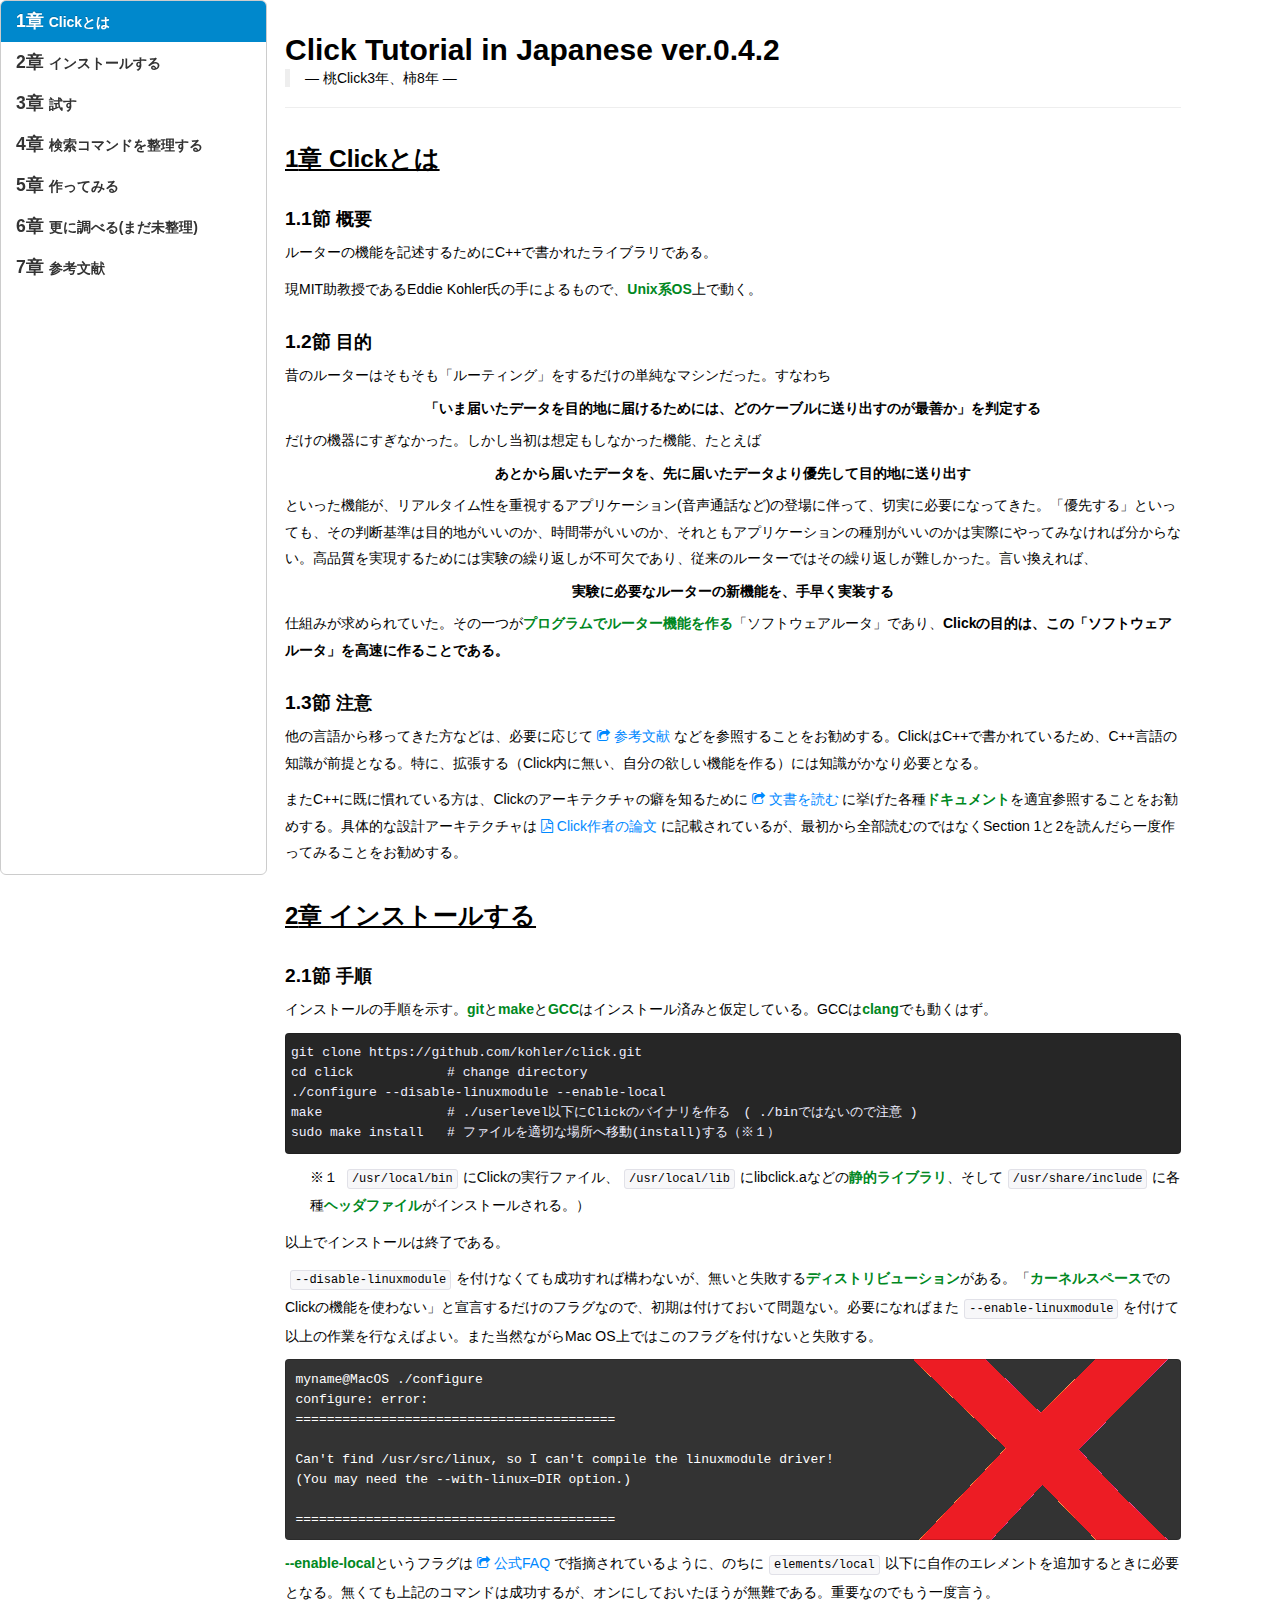
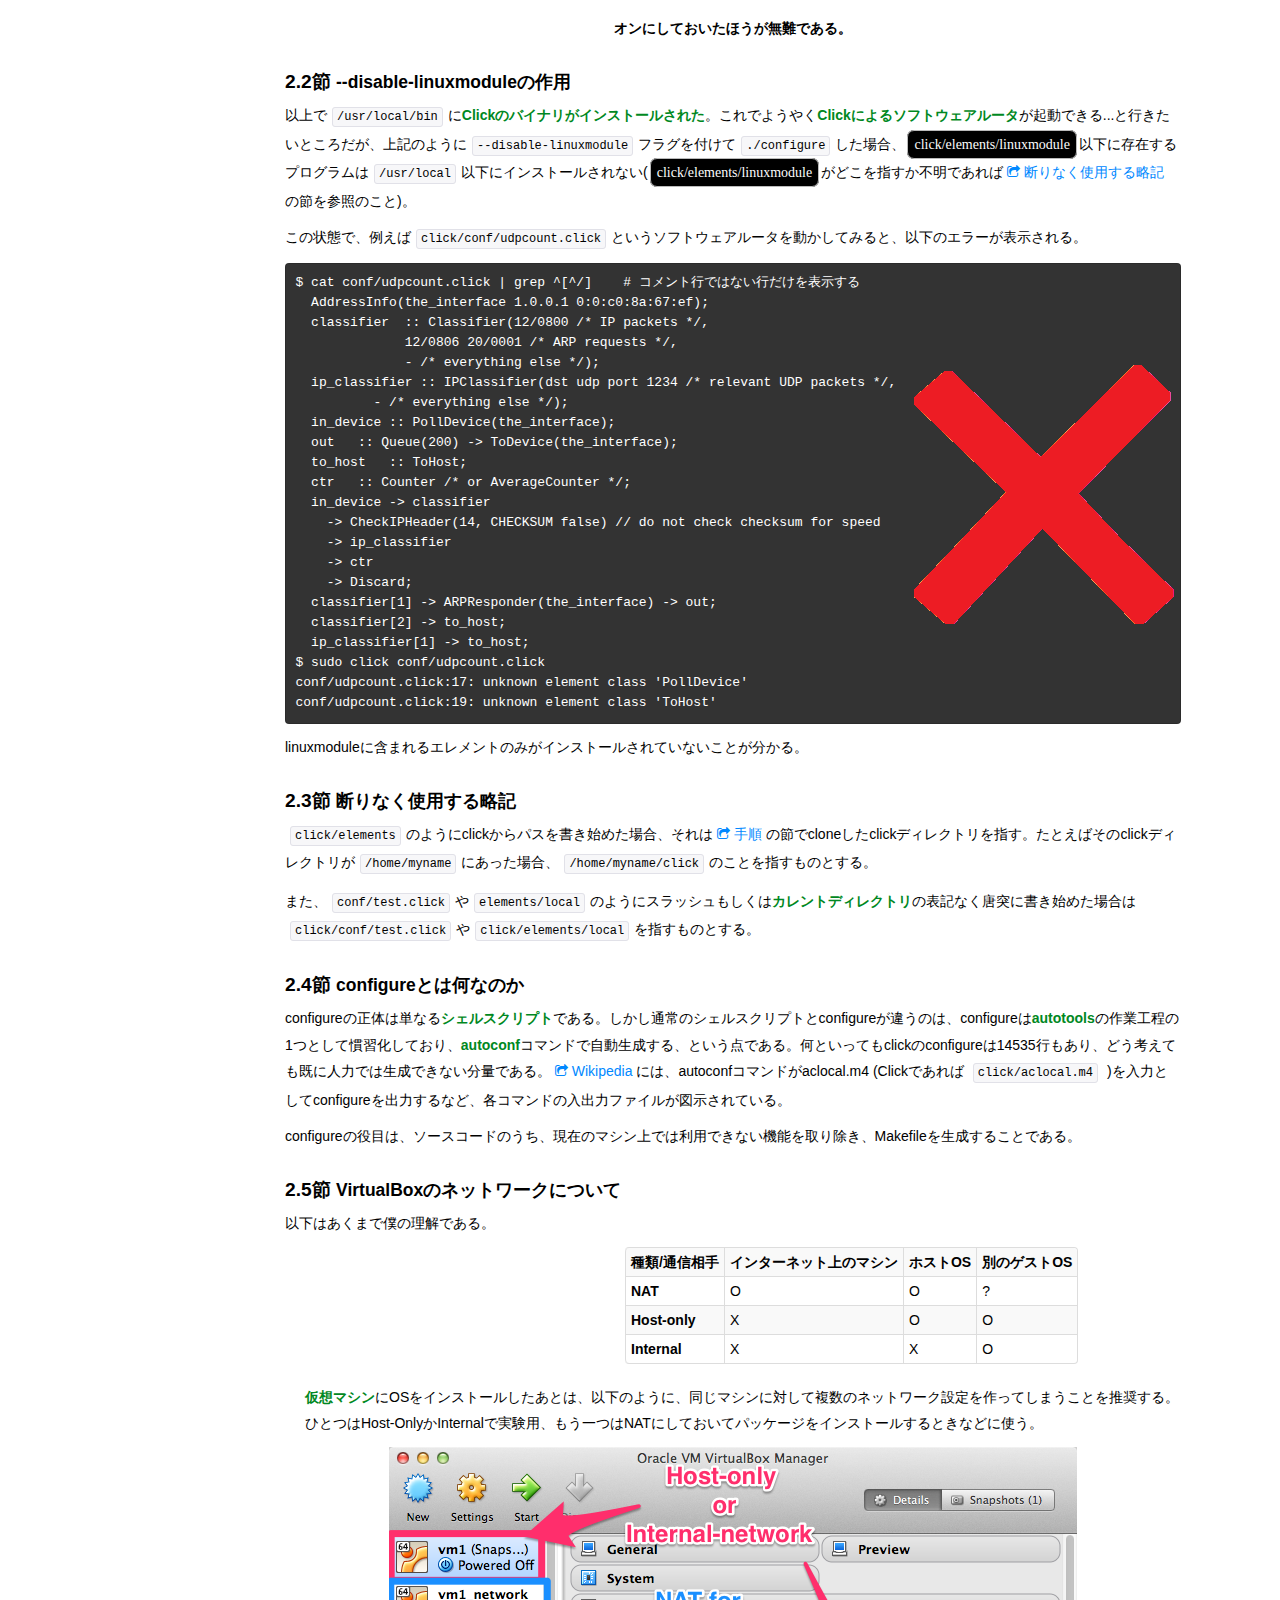
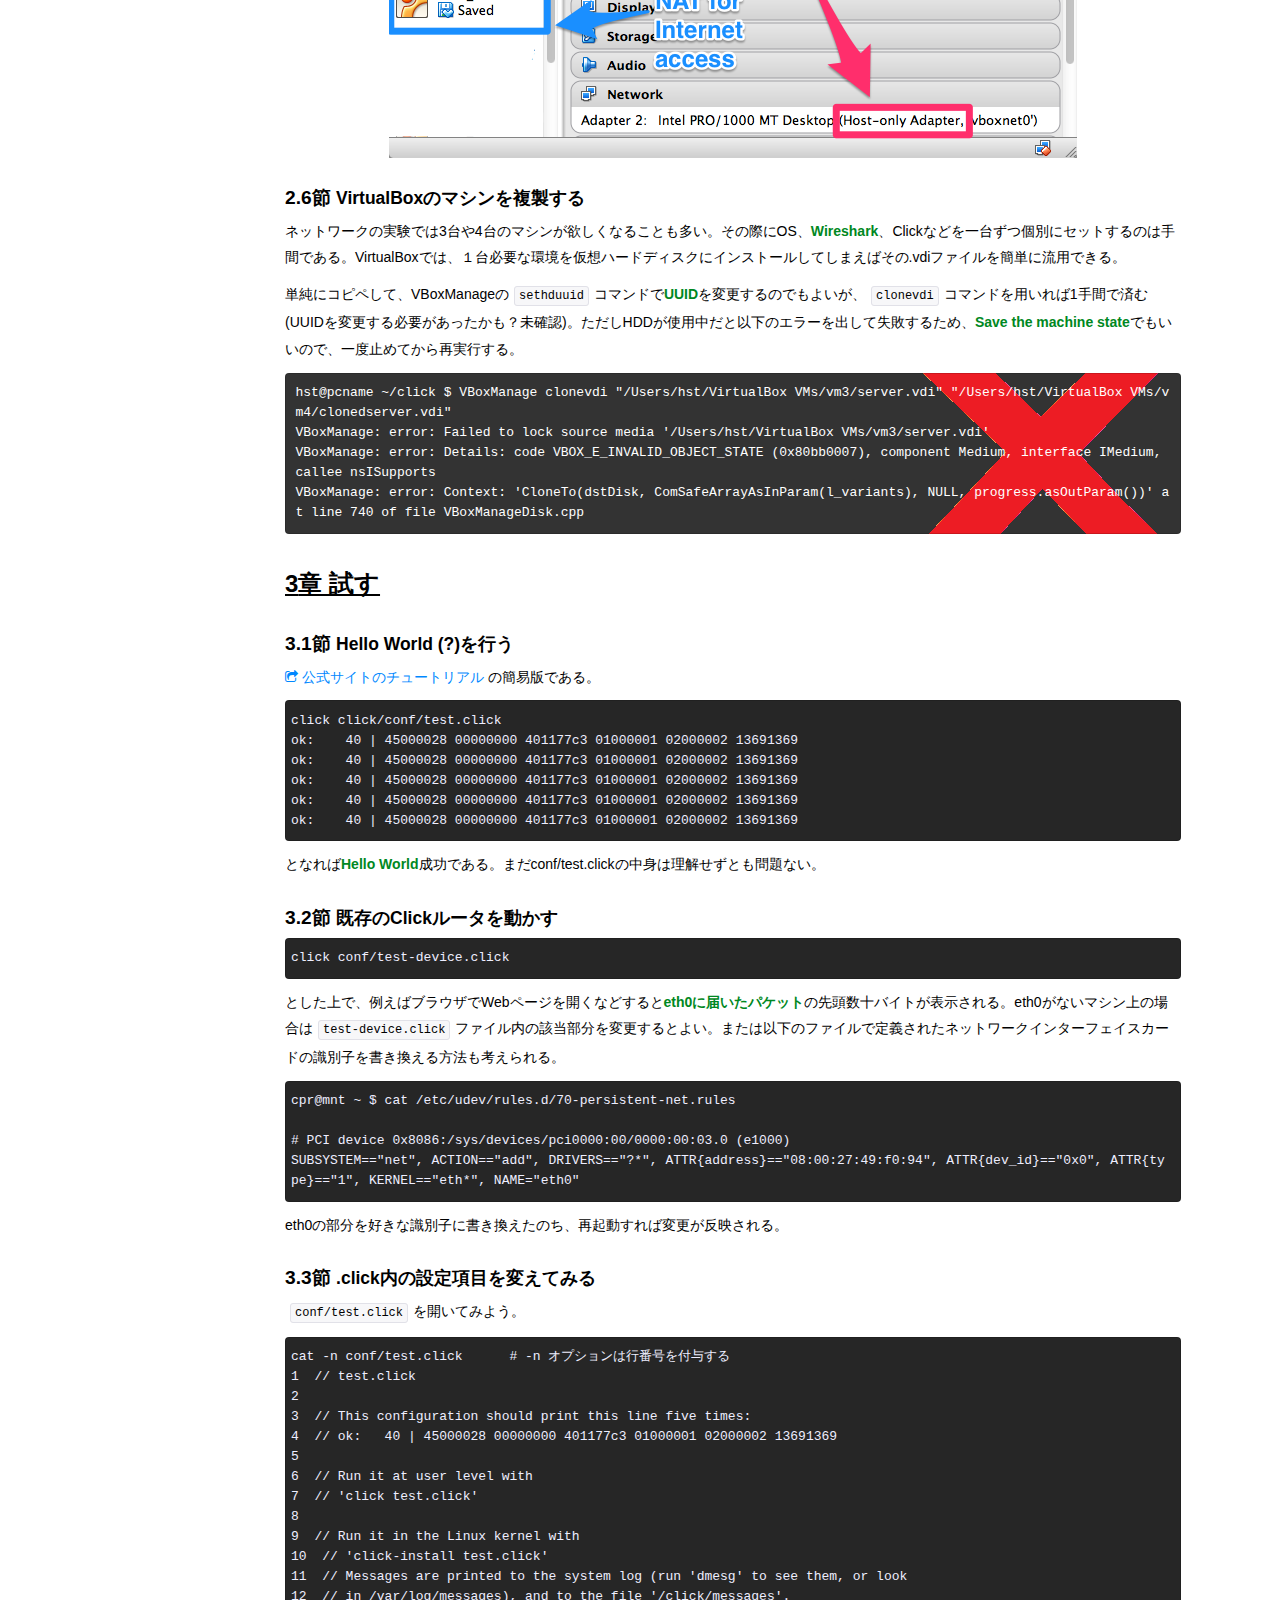
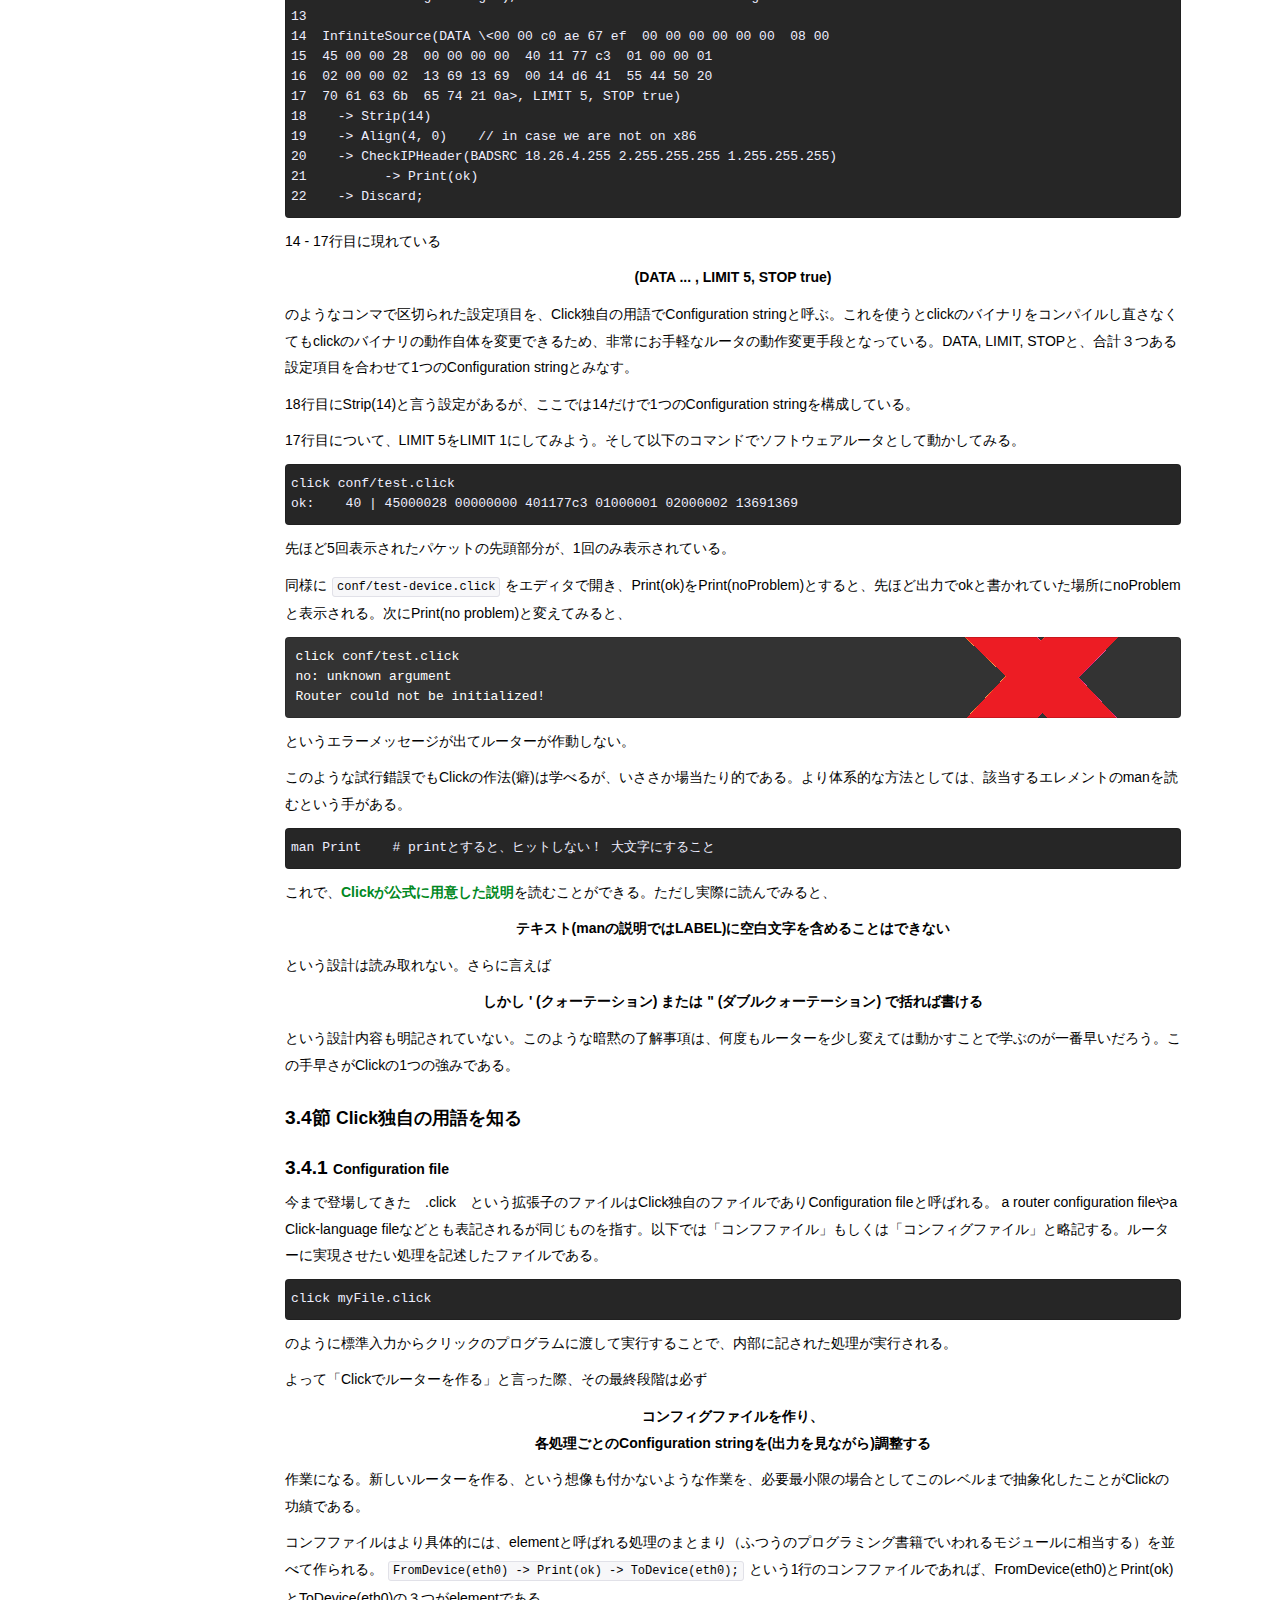
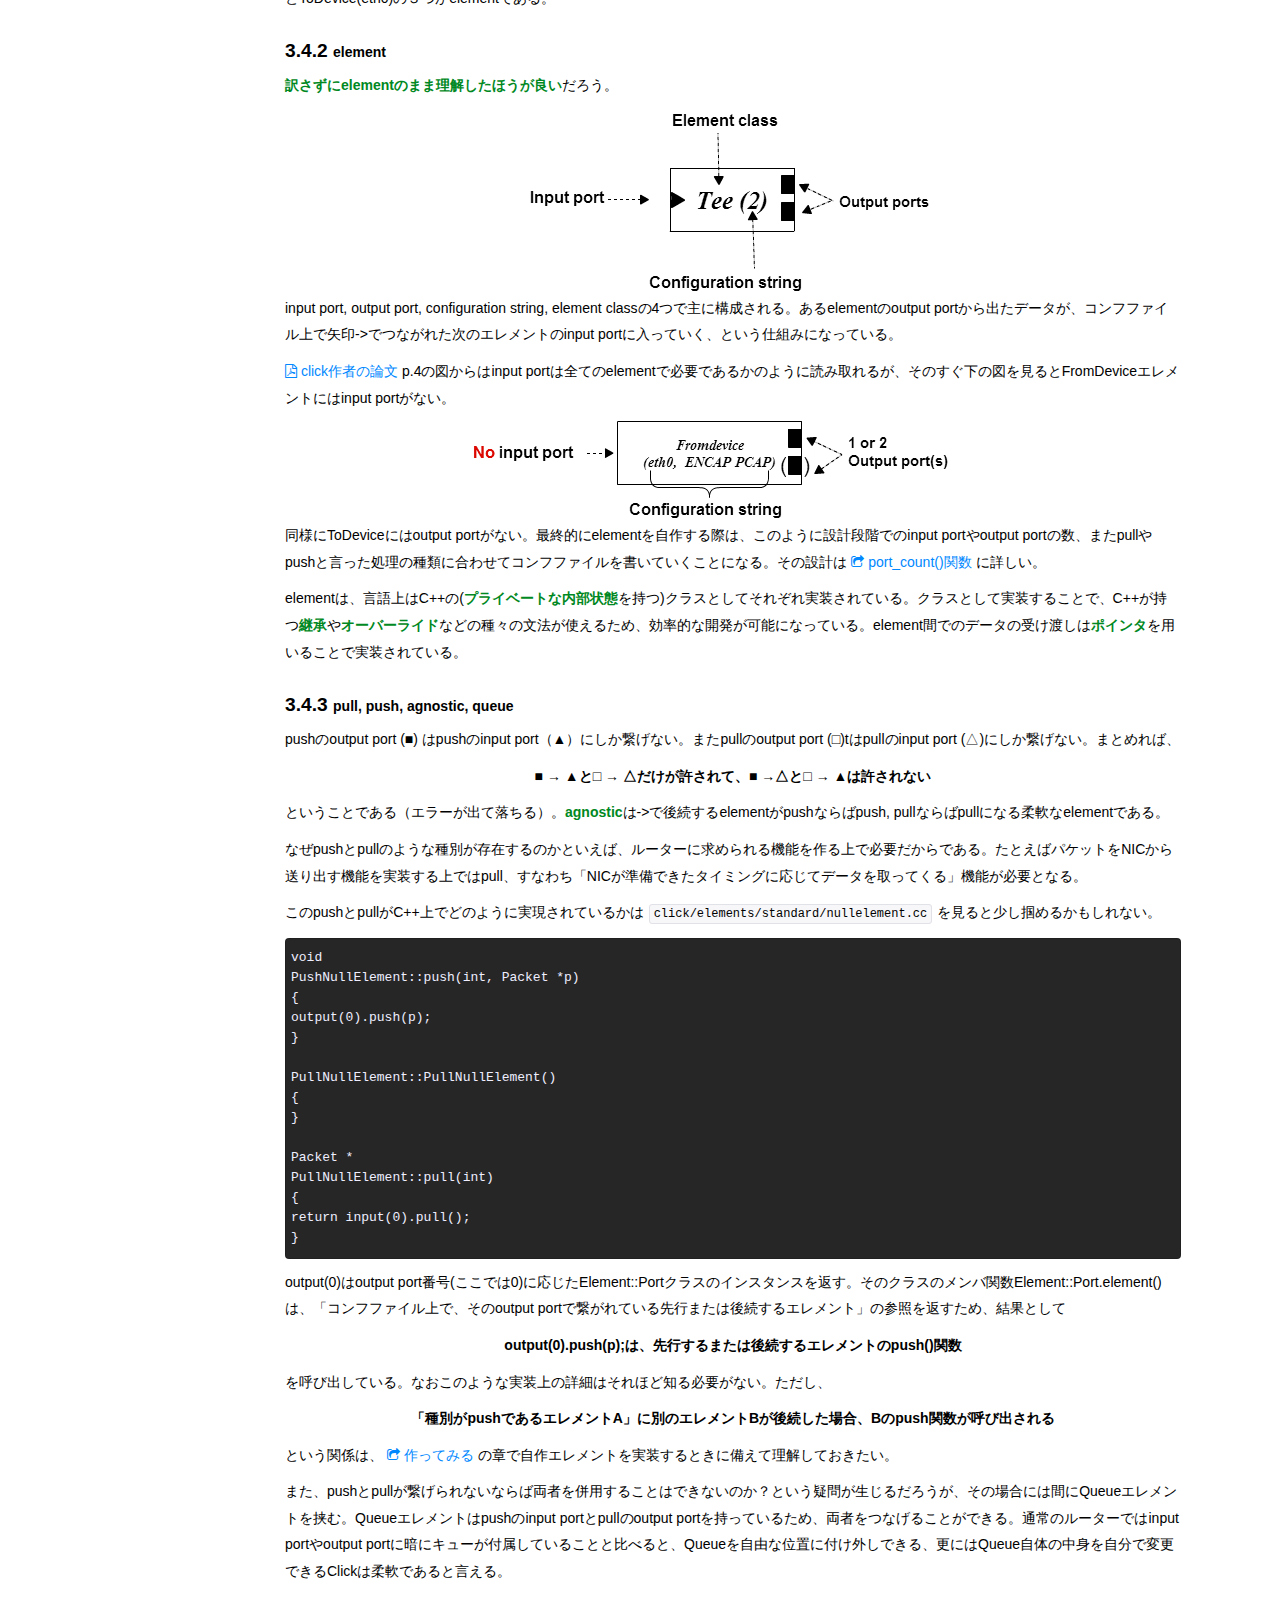
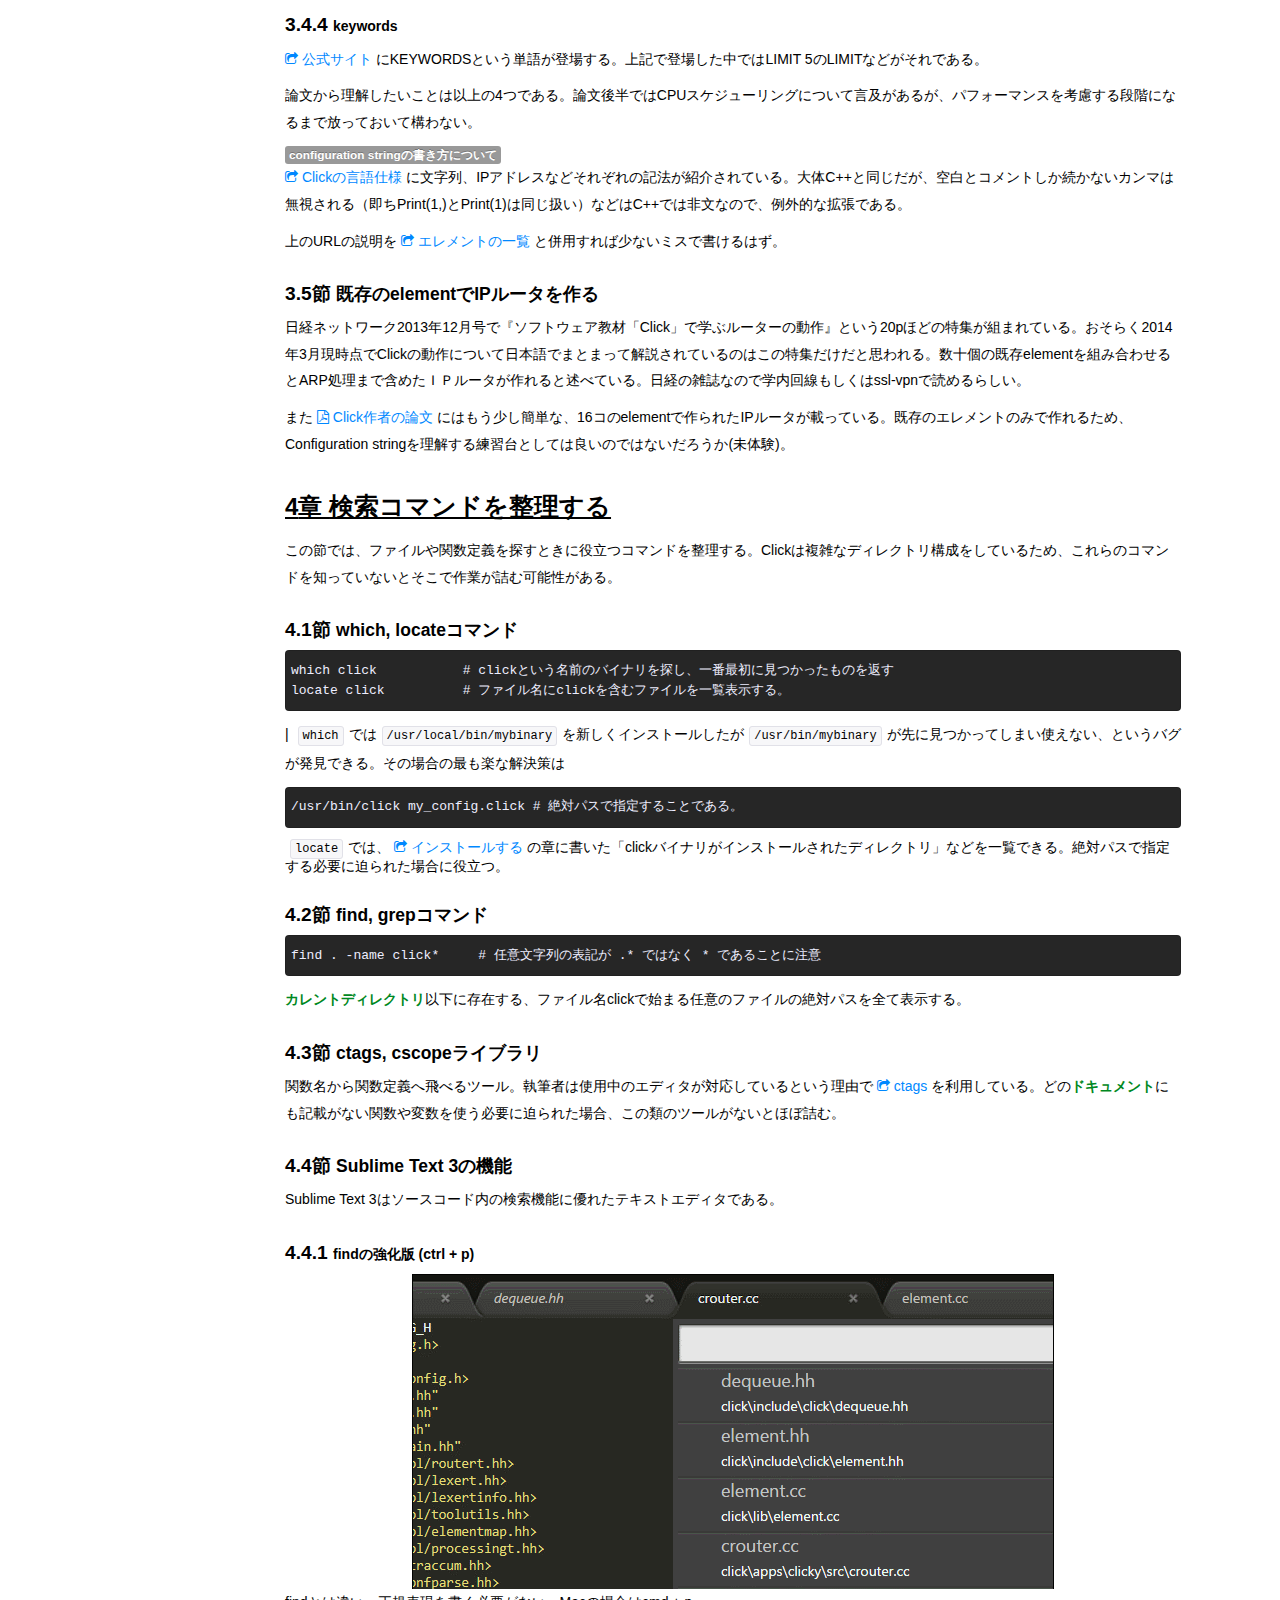
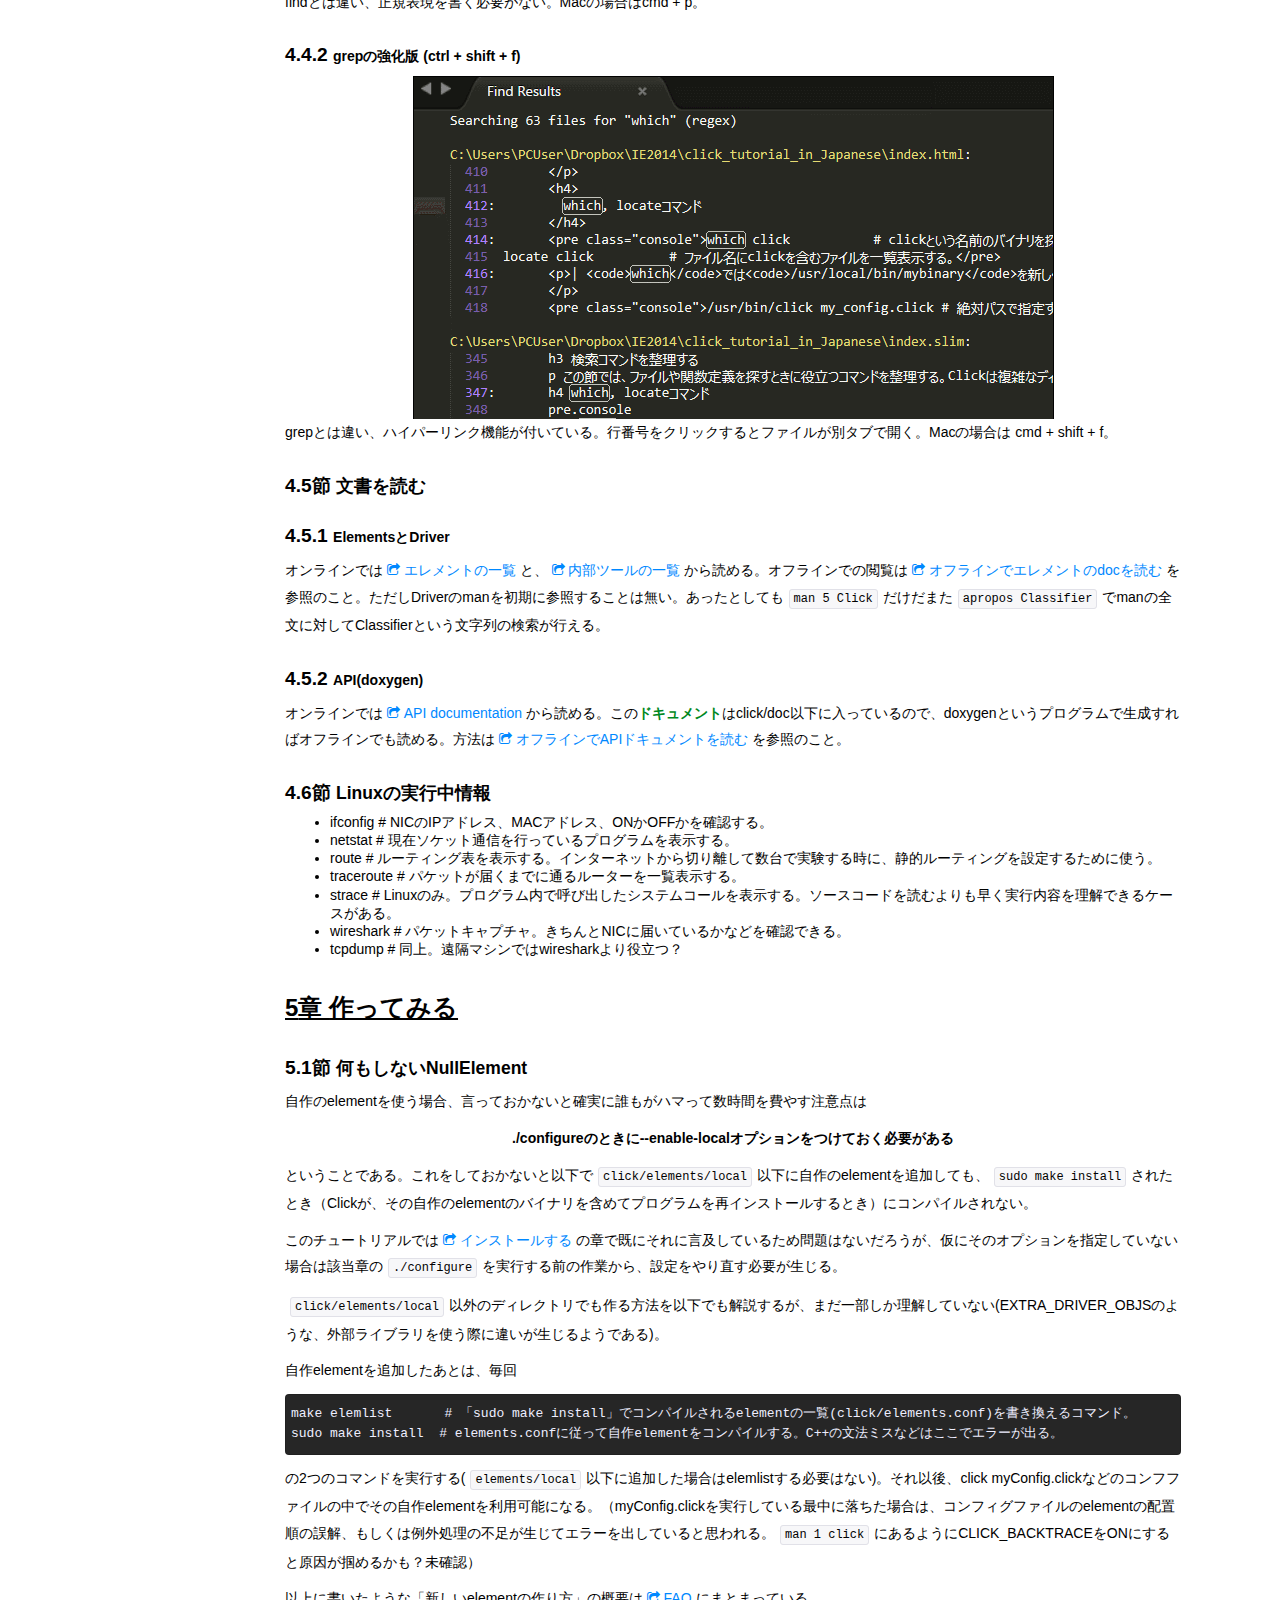
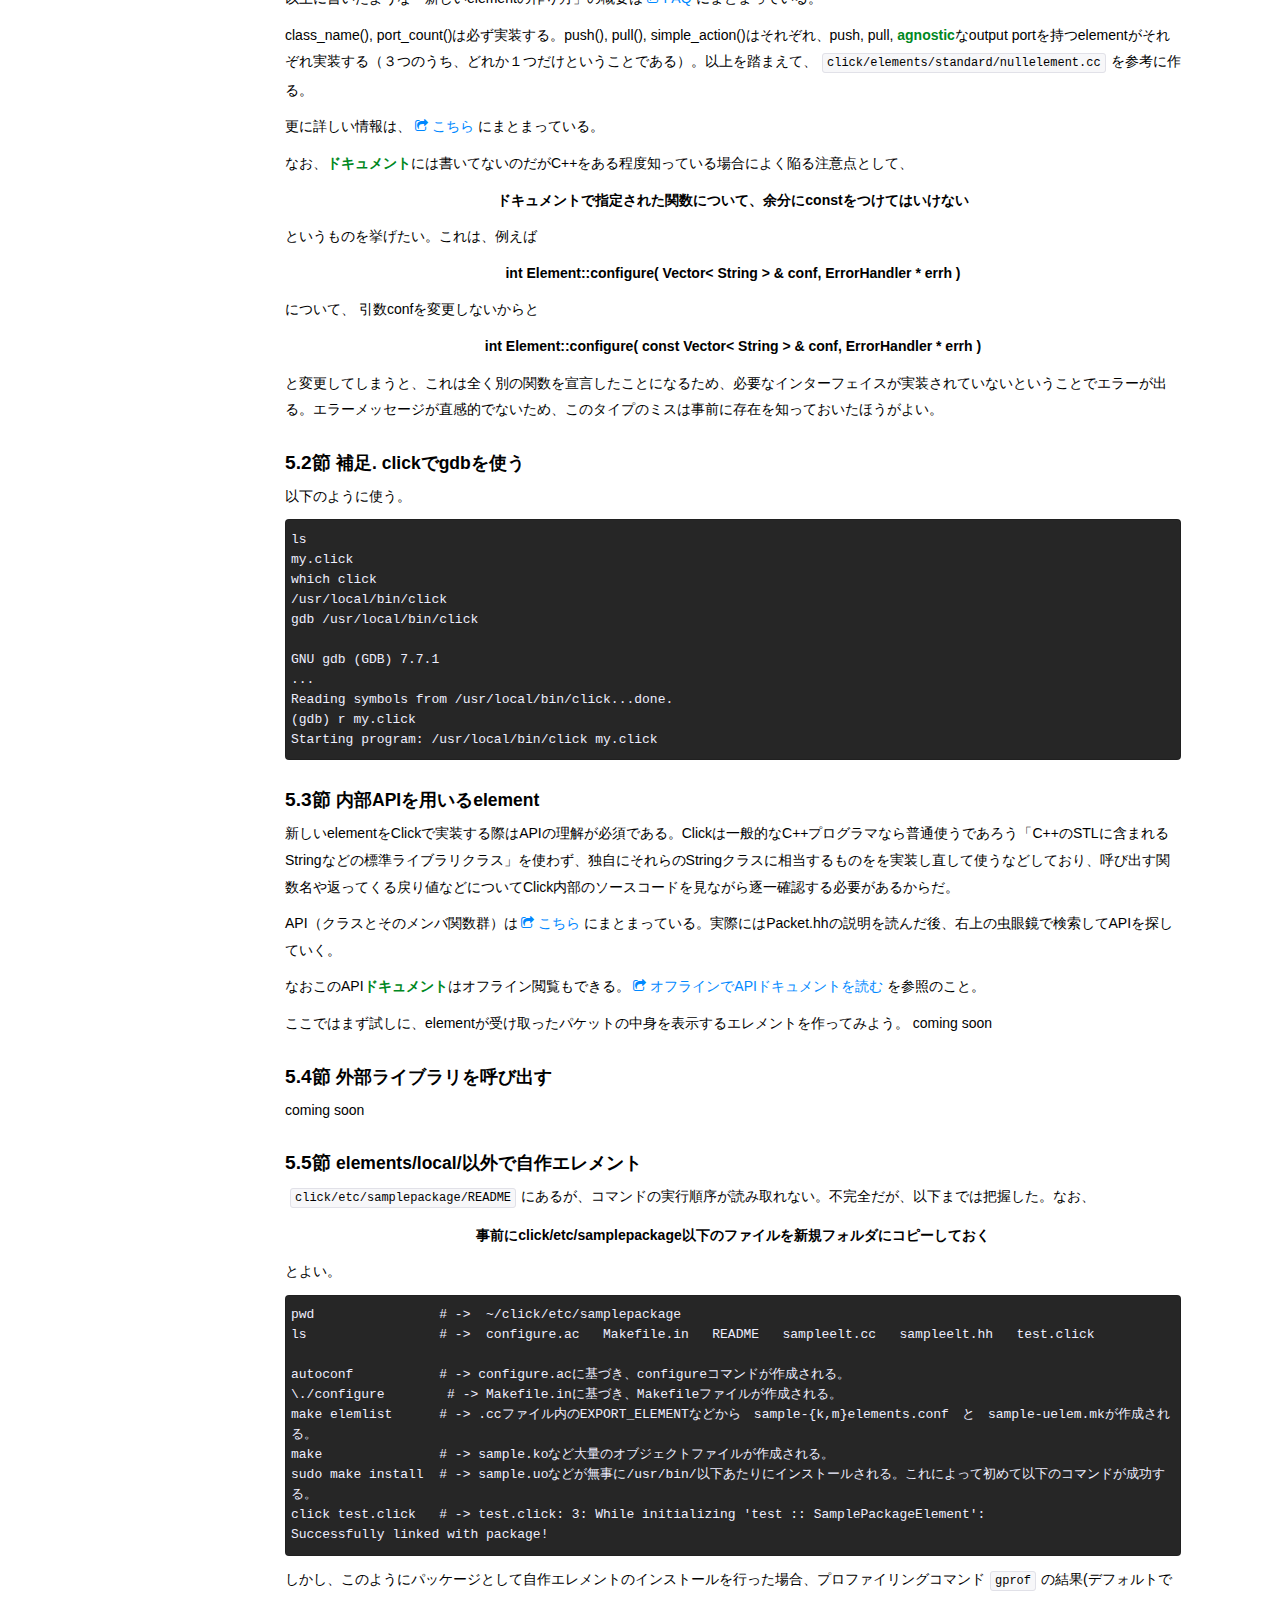
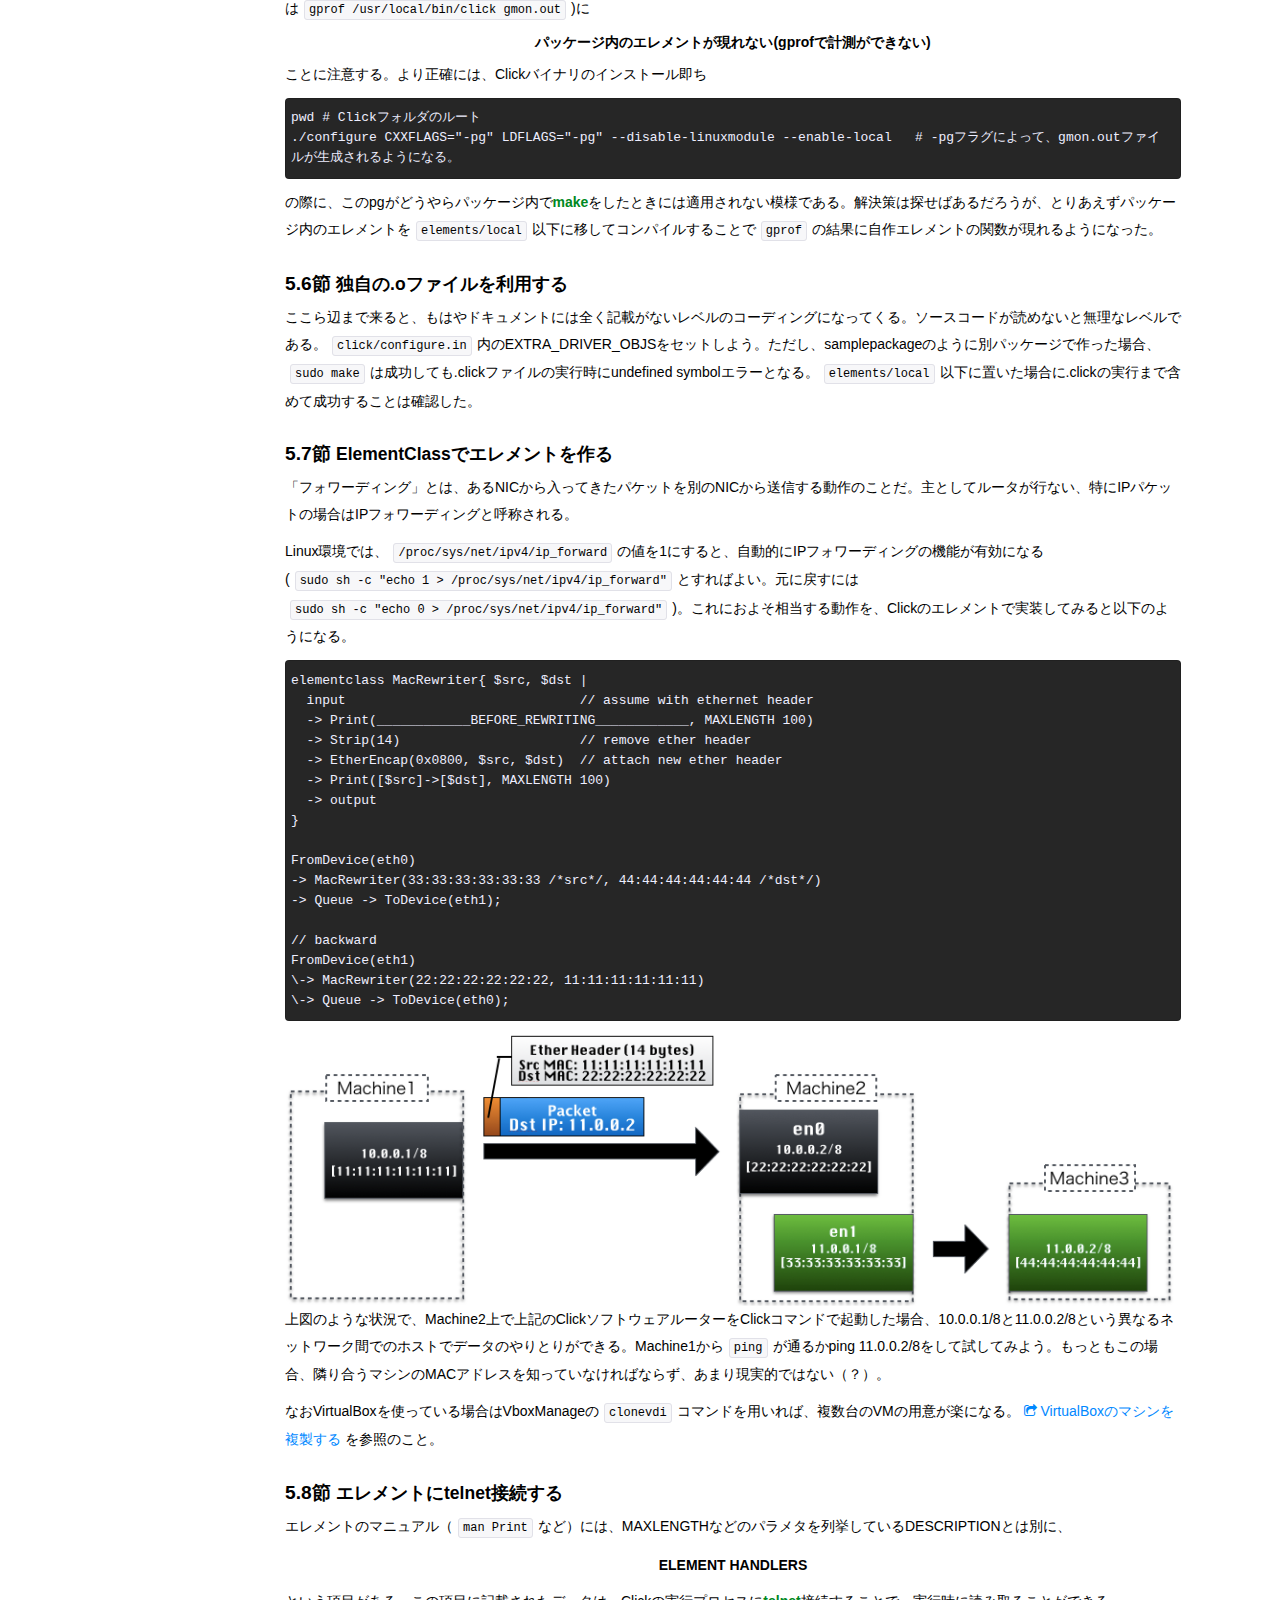
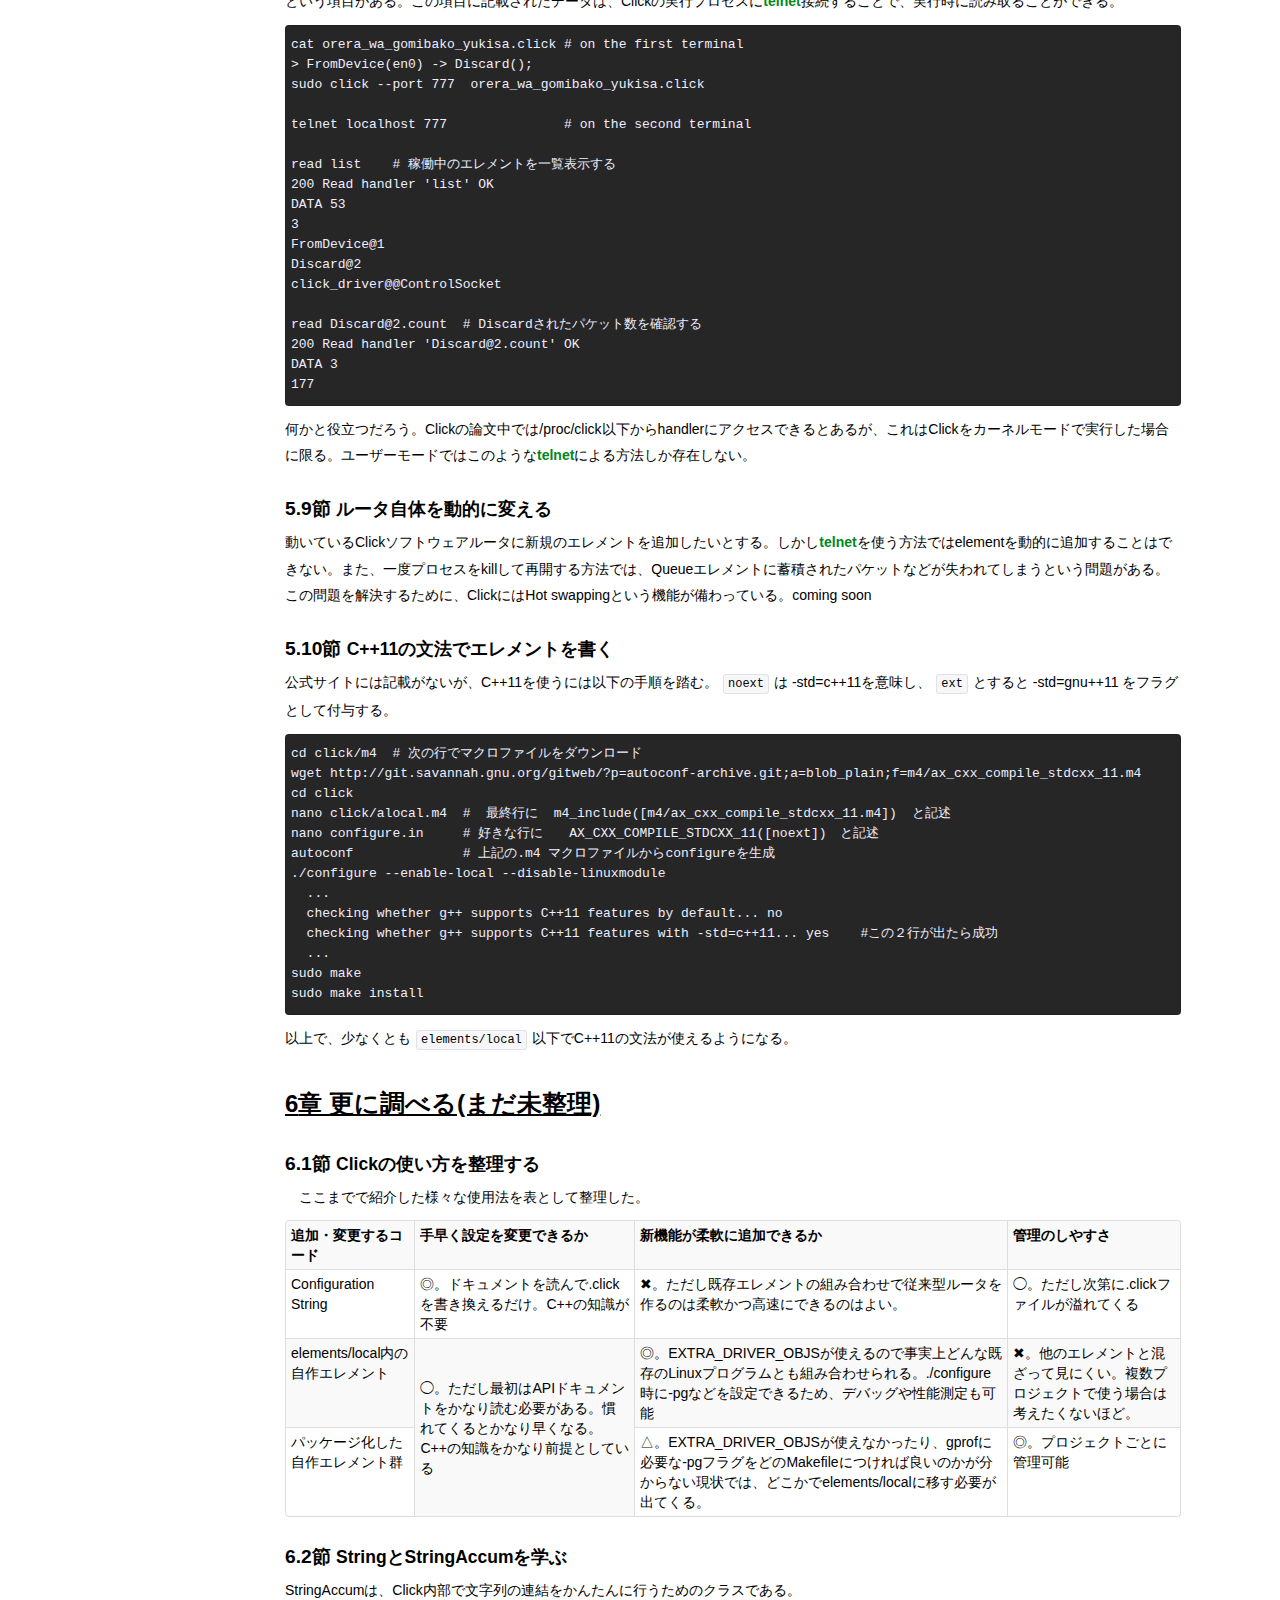
==== commit 8a67d398: "gdb" ====
--- a/index.html
+++ b/index.html
@@ -1,1033 +1,1050 @@
-<!DOCTYPE html>
-<haml lang="ja">
-  <head>
-    <meta charset="UTF-8">
-    <link href="css/bootstrap-2.3.2.css" rel="stylesheet">
-    <link href="css/jquery.tocify.css" rel="stylesheet">
-    <link href="css/basic.css" rel="stylesheet">
-    <link href="css/replace.css" rel="stylesheet">
-    <link href="lib/fontawesome/font-awesome.css" rel="stylesheet">
-    <script src="js/jquery-2.1.0.js"></script>
-    <script src="js/jquery-ui-1.10.4.custom.js"></script>
-    <script src="js/jquery.tocify.js"></script>
-    <script src="js/bootstrap-2.3.2.js"></script>
-    <script src="js/replace.js"></script>
-    <title>ClickJapanese</title>
-  </head>
-  <body>
-    <div id="left_frame"></div>
-    <div class="tocChild" id="right_frame">
-      <header id="manualTitle">
-        Click Tutorial in Japanese ver.0.4.2
-      </header>
-      <blockquote>― 桃Click3年、柿8年 ―</blockquote>
-      <hr>
-      <h3 id="what-is-click">
-        Clickとは
-      </h3>
-      <h4>
-        概要
-      </h4>
-      <p>
-        ルーターの機能を記述するためにC++で書かれたライブラリである。
-      </p>
-      <p>
-        現MIT助教授であるEddie Kohler氏の手によるもので、Unix系OS上で動く。
-      </p>
-      <h4>
-        目的
-      </h4>
-      <p>
-        昔のルーターはそもそも「ルーティング」をするだけの単純なマシンだった。すなわち
-      </p>
-      <strong>「いま届いたデータを目的地に届けるためには、どのケーブルに送り出すのが最善か」を判定する</strong>
-      <p>
-        だけの機器にすぎなかった。しかし当初は想定もしなかった機能、たとえば
-      </p>
-      <strong>あとから届いたデータを、先に届いたデータより優先して目的地に送り出す</strong>
-      <p>
-        といった機能が、リアルタイム性を重視するアプリケーション(音声通話など)の登場に伴って、切実に必要になってきた。「優先する」といっても、その判断基準は目的地がいいのか、時間帯がいいのか、それともアプリケーションの種別がいいのかは実際にやってみなければ分からない。高品質を実現するためには実験の繰り返しが不可欠であり、従来のルーターではその繰り返しが難しかった。言い換えれば、
-      </p>
-      <strong>実験に必要なルーターの新機能を、手早く実装する</strong>
-      <p>
-        仕組みが求められていた。その一つがプログラムでルーター機能を作る「ソフトウェアルータ」であり、<span class="strong_decoration">Clickの目的は、この「ソフトウェアルータ」を高速に作ることである。</span>
-      </p>
-      <h4>
-        注意
-      </h4>
-      <p>
-        他の言語から移ってきた方などは、必要に応じて<a class="replace_me" href="#references"></a>などを参照することをお勧めする。ClickはC++で書かれているため、C++言語の知識が前提となる。特に、拡張する（Click内に無い、自分の欲しい機能を作る）には知識がかなり必要となる。
-      </p>
-      <p>
-        またC++に既に慣れている方は、Clickのアーキテクチャの癖を知るために<a class="replace_me" href="#click-documents"></a>に挙げた各種ドキュメントを適宜参照することをお勧めする。具体的な設計アーキテクチャは<a href="http://pdos.csail.mit.edu/papers/click:tocs00/paper.pdf">Click作者の論文</a>に記載されているが、最初から全部読むのではなくSection 1と2を読んだら一度作ってみることをお勧めする。
-      </p>
-      <h3 id="install-click">
-        インストールする
-      </h3>
-      <h4 id="how-to-install-click">
-        手順
-      </h4>
-      <p>
-        インストールの手順を示す。gitとmakeとGCCはインストール済みと仮定している。GCCはclangでも動くはず。
-      </p>
-      <pre class="console">git clone https://github.com/kohler/click.git
-cd click            # change directory
-./configure --disable-linuxmodule --enable-local
-make                # ./userlevel以下にClickのバイナリを作る　( ./binではないので注意 )
-sudo make install   # ファイルを適切な場所へ移動(install)する（※１）</pre>
-      <ol>
-        <p>
-          ※１ <code>/usr/local/bin</code>にClickの実行ファイル、<code>/usr/local/lib</code>にlibclick.aなどの静的ライブラリ、そして<code>/usr/share/include</code>に各種ヘッダファイルがインストールされる。）
-        </p>
-      </ol>
-      <p>
-        以上でインストールは終了である。
-      </p>
-      <p>
-        <code>--disable-linuxmodule</code>を付けなくても成功すれば構わないが、無いと失敗するディストリビューションがある。「カーネルスペースでのClickの機能を使わない」と宣言するだけのフラグなので、初期は付けておいて問題ない。必要になればまた<code>--enable-linuxmodule</code>を付けて以上の作業を行なえばよい。また当然ながらMac OS上ではこのフラグを付けないと失敗する。
-      </p>
-      <pre class="errorConsole">myname@MacOS ./configure
-configure: error:
-=========================================
-
-Can't find /usr/src/linux, so I can't compile the linuxmodule driver!
-(You may need the --with-linux=DIR option.)
-
-=========================================</pre>
-      <p>
-        --enable-localというフラグは<a href="http://read.cs.ucla.edu/click/faq#creating-your-own-elements">公式FAQ</a>で指摘されているように、のちに<code>elements/local</code>以下に自作のエレメントを追加するときに必要となる。無くても上記のコマンドは成功するが、オンにしておいたほうが無難である。重要なのでもう一度言う。<strong>オンにしておいたほうが無難である。</strong>
-      </p>
-      <h4>
-        --disable-linuxmoduleの作用
-      </h4>
-      <p>
-        以上で<code>/usr/local/bin</code>にClickのバイナリがインストールされた。これでようやくClickによるソフトウェアルータが起動できる...と行きたいところだが、上記のように<code>--disable-linuxmodule</code>フラグを付けて<code>./configure</code>した場合、<span class="inline_console">click/elements/linuxmodule</span>以下に存在するプログラムは<code>/usr/local</code>以下にインストールされない(<span class="inline_console">click/elements/linuxmodule</span>がどこを指すか不明であれば<a class="replace_me" href="#my-abbreviation"></a>の節を参照のこと)。
-      </p>
-      <p>この状態で、例えば<code>click/conf/udpcount.click</code>というソフトウェアルータを動かしてみると、以下のエラーが表示される。
-      </p>
-      <pre class="errorConsole">$ cat conf/udpcount.click | grep ^[^/]    # コメント行ではない行だけを表示する
-  AddressInfo(the_interface 1.0.0.1 0:0:c0:8a:67:ef);
-  classifier  :: Classifier(12/0800 /* IP packets */,
-              12/0806 20/0001 /* ARP requests */,
-              - /* everything else */);
-  ip_classifier :: IPClassifier(dst udp port 1234 /* relevant UDP packets */,
-          - /* everything else */);
-  in_device :: PollDevice(the_interface);
-  out   :: Queue(200) -> ToDevice(the_interface);
-  to_host   :: ToHost;
-  ctr   :: Counter /* or AverageCounter */;
-  in_device -> classifier
-    -> CheckIPHeader(14, CHECKSUM false) // do not check checksum for speed
-    -> ip_classifier
-    -> ctr
-    -> Discard;
-  classifier[1] -> ARPResponder(the_interface) -> out;
-  classifier[2] -> to_host;
-  ip_classifier[1] -> to_host;
-$ sudo click conf/udpcount.click
-conf/udpcount.click:17: unknown element class 'PollDevice'
-conf/udpcount.click:19: unknown element class 'ToHost'</pre>
-      <p>
-        linuxmoduleに含まれるエレメントのみがインストールされていないことが分かる。
-      </p>
-      <h4 id="my-abbreviation">
-        断りなく使用する略記
-      </h4>
-      <p><code>click/elements</code>のようにclickからパスを書き始めた場合、それは<a class="replace_me" href="#how-to-install-click"></a>の節でcloneしたclickディレクトリを指す。たとえばそのclickディレクトリが<code>/home/myname</code>にあった場合、<code>/home/myname/click</code>のことを指すものとする。
-      </p>
-      <p>また、<code>conf/test.click</code>や<code>elements/local</code>のようにスラッシュもしくはカレントディレクトリの表記なく唐突に書き始めた場合は<code>click/conf/test.click</code>や<code>click/elements/local</code>を指すものとする。
-      </p>
-      <h4 id="what-is-configure">
-        configureとは何なのか
-      </h4>
-      <p>
-        configureの正体は単なるシェルスクリプトである。しかし通常のシェルスクリプトとconfigureが違うのは、configureはautotoolsの作業工程の1つとして慣習化しており、autoconfコマンドで自動生成する、という点である。何といってもclickのconfigureは14535行もあり、どう考えても既に人力では生成できない分量である。<a href="http://ja.wikipedia.org/wiki/Autotools">Wikipedia</a>には、autoconfコマンドがaclocal.m4 (Clickであれば <code>click/aclocal.m4</code> )を入力としてconfigureを出力するなど、各コマンドの入出力ファイルが図示されている。
-      </p>
-      <p>
-        configureの役目は、ソースコードのうち、現在のマシン上では利用できない機能を取り除き、Makefileを生成することである。
-      </p>
-      <h4>
-        VirtualBoxのネットワークについて
-      </h4>
-      <p>
-        以下はあくまで僕の理解である。
-      </p>
-      <div class="span-one-third offset4">
-        <table class="table table-striped table-condensed table-bordered">
-          <tr>
-            <th>
-              種類/通信相手
-            </th>
-            <th>
-              インターネット上のマシン
-            </th>
-            <th>
-              ホストOS
-            </th>
-            <th>
-              別のゲストOS
-            </th>
-          </tr>
-          <tr>
-            <th>
-              NAT
-            </th>
-            <td>
-              O
-            </td>
-            <td>
-              O
-            </td>
-            <td>
-              ?
-            </td>
-          </tr>
-          <tr>
-            <th>
-              Host-only
-            </th>
-            <td>
-              X
-            </td>
-            <td>
-              O
-            </td>
-            <td>
-              O
-            </td>
-          </tr>
-          <tr>
-            <th>
-              Internal
-            </th>
-            <td>
-              X
-            </td>
-            <td>
-              X
-            </td>
-            <td>
-              O
-            </td>
-          </tr>
-        </table>
-      </div>
-      <p class="span-two-thirds">
-        仮想マシンにOSをインストールしたあとは、以下のように、同じマシンに対して複数のネットワーク設定を作ってしまうことを推奨する。ひとつはHost-OnlyかInternalで実験用、もう一つはNATにしておいてパッケージをインストールするときなどに使う。
-      </p>
-      <img src="img/2VM_network_settings.png">
-      <h4 id="how-to-copy-virtual-machine">
-        VirtualBoxのマシンを複製する
-      </h4>
-      <p>
-        ネットワークの実験では3台や4台のマシンが欲しくなることも多い。その際にOS、Wireshark、Clickなどを一台ずつ個別にセットするのは手間である。VirtualBoxでは、１台必要な環境を仮想ハードディスクにインストールしてしまえばその.vdiファイルを簡単に流用できる。
-      </p>
-      <p>単純にコピペして、VBoxManageの<code>sethduuid</code>コマンドでUUIDを変更するのでもよいが、<code>clonevdi</code>コマンドを用いれば1手間で済む(UUIDを変更する必要があったかも？未確認)。ただしHDDが使用中だと以下のエラーを出して失敗するため、Save the machine stateでもいいので、一度止めてから再実行する。
-      </p>
-      <pre class="errorConsole">hst@pcname ~/click $ VBoxManage clonevdi "/Users/hst/VirtualBox VMs/vm3/server.vdi" "/Users/hst/VirtualBox VMs/vm4/clonedserver.vdi"
-VBoxManage: error: Failed to lock source media '/Users/hst/VirtualBox VMs/vm3/server.vdi'
-VBoxManage: error: Details: code VBOX_E_INVALID_OBJECT_STATE (0x80bb0007), component Medium, interface IMedium, callee nsISupports
-VBoxManage: error: Context: 'CloneTo(dstDisk, ComSafeArrayAsInParam(l_variants), NULL, progress.asOutParam())' at line 740 of file VBoxManageDisk.cpp</pre>
-      <h3>
-        試す
-      </h3>
-      <h4 id="hello-world">
-        Hello World (?)を行う
-      </h4>
-      <p>
-        <a href="http://www.read.cs.ucla.edu/click/tutorial1#preparation">公式サイトのチュートリアル</a>の簡易版である。
-      </p>
-      <pre class="console">click click/conf/test.click
-ok:    40 | 45000028 00000000 401177c3 01000001 02000002 13691369
-ok:    40 | 45000028 00000000 401177c3 01000001 02000002 13691369
-ok:    40 | 45000028 00000000 401177c3 01000001 02000002 13691369
-ok:    40 | 45000028 00000000 401177c3 01000001 02000002 13691369
-ok:    40 | 45000028 00000000 401177c3 01000001 02000002 13691369</pre>
-      <p>
-        となればHello World成功である。まだconf/test.clickの中身は理解せずとも問題ない。
-      </p>
-      <h4 id="test-device">
-        既存のClickルータを動かす
-      </h4>
-      <pre class="console"><sudo>click conf/test-device.click</sudo></pre>
-      <p>とした上で、例えばブラウザでWebページを開くなどするとeth0に届いたパケットの先頭数十バイトが表示される。eth0がないマシン上の場合は<code>test-device.click</code>ファイル内の該当部分を変更するとよい。または以下のファイルで定義されたネットワークインターフェイスカードの識別子を書き換える方法も考えられる。
-      </p>
-      <pre class="console">cpr@mnt ~ $ cat /etc/udev/rules.d/70-persistent-net.rules 
-
-# PCI device 0x8086:/sys/devices/pci0000:00/0000:00:03.0 (e1000)
-SUBSYSTEM=="net", ACTION=="add", DRIVERS=="?*", ATTR{address}=="08:00:27:49:f0:94", ATTR{dev_id}=="0x0", ATTR{type}=="1", KERNEL=="eth*", NAME="eth0"</pre>
-      <p>
-        eth0の部分を好きな識別子に書き換えたのち、再起動すれば変更が反映される。
-      </p>
-      <h4 id="change-string">
-        .click内の設定項目を変えてみる
-      </h4>
-      <p><code>conf/test.click</code>を開いてみよう。
-      </p>
-      <pre class="console">cat -n conf/test.click      # -n オプションは行番号を付与する
-1  // test.click
-2  
-3  // This configuration should print this line five times:
-4  // ok:   40 | 45000028 00000000 401177c3 01000001 02000002 13691369
-5  
-6  // Run it at user level with
-7  // 'click test.click'
-8  
-9  // Run it in the Linux kernel with
-10  // 'click-install test.click'
-11  // Messages are printed to the system log (run 'dmesg' to see them, or look
-12  // in /var/log/messages), and to the file '/click/messages'.
-13  
-14  InfiniteSource(DATA \<00 00 c0 ae 67 ef  00 00 00 00 00 00  08 00
-15  45 00 00 28  00 00 00 00  40 11 77 c3  01 00 00 01
-16  02 00 00 02  13 69 13 69  00 14 d6 41  55 44 50 20
-17  70 61 63 6b  65 74 21 0a>, LIMIT 5, STOP true)
-18    -> Strip(14)
-19    -> Align(4, 0)    // in case we are not on x86
-20    -> CheckIPHeader(BADSRC 18.26.4.255 2.255.255.255 1.255.255.255)
-21          -> Print(ok)
-22    -> Discard;</pre>
-      <p>
-        14 - 17行目に現れている<strong>(DATA ... , LIMIT 5, STOP true)</strong>のようなコンマで区切られた設定項目を、Click独自の用語でConfiguration stringと呼ぶ。これを使うとclickのバイナリをコンパイルし直さなくてもclickのバイナリの動作自体を変更できるため、非常にお手軽なルータの動作変更手段となっている。DATA, LIMIT, STOPと、合計３つある設定項目を合わせて1つのConfiguration stringとみなす。
-      </p>
-      <p>
-        18行目にStrip(14)と言う設定があるが、ここでは14だけで1つのConfiguration stringを構成している。
-      </p>
-      <p>
-        17行目について、LIMIT 5をLIMIT 1にしてみよう。そして以下のコマンドでソフトウェアルータとして動かしてみる。
-      </p>
-      <pre class="console">click conf/test.click
-ok:    40 | 45000028 00000000 401177c3 01000001 02000002 13691369</pre>
-      <p>
-        先ほど5回表示されたパケットの先頭部分が、1回のみ表示されている。
-      </p>
-      <p>同様に<code>conf/test-device.click</code>をエディタで開き、Print(ok)をPrint(noProblem)とすると、先ほど出力でokと書かれていた場所にnoProblemと表示される。次にPrint(no problem)と変えてみると、
-      </p>
-      <pre class="errorConsole">click conf/test.click
-no: unknown argument
-Router could not be initialized!</pre>
-      <p>
-        というエラーメッセージが出てルーターが作動しない。
-      </p>
-      <p>
-        このような試行錯誤でもClickの作法(癖)は学べるが、いささか場当たり的である。より体系的な方法としては、該当するエレメントのmanを読むという手がある。
-      </p>
-      <pre class="console">man Print    # printとすると、ヒットしない！ 大文字にすること</pre>
-      <p>
-        これで、Clickが公式に用意した説明を読むことができる。ただし実際に読んでみると、<strong>テキスト(manの説明ではLABEL)に空白文字を含めることはできない</strong>という設計は読み取れない。さらに言えば<strong>しかし ' (クォーテーション) または " (ダブルクォーテーション) で括れば書ける</strong>という設計内容も明記されていない。このような暗黙の了解事項は、何度もルーターを少し変えては動かすことで学ぶのが一番早いだろう。この手早さがClickの1つの強みである。
-      </p>
-      <h4 id="read-thesis">
-        Click独自の用語を知る
-      </h4>
-      <h5>
-        Configuration file
-      </h5>
-      <p>
-        今まで登場してきた　.click　という拡張子のファイルはClick独自のファイルでありConfiguration fileと呼ばれる。 a router configuration fileやa Click-language fileなどとも表記されるが同じものを指す。以下では「コンフファイル」もしくは「コンフィグファイル」と略記する。ルーターに実現させたい処理を記述したファイルである。
-      </p>
-      <pre class="console">click myFile.click</pre>
-      <p>
-        のように標準入力からクリックのプログラムに渡して実行することで、内部に記された処理が実行される。
-      </p>
-      <p>
-        よって「Clickでルーターを作る」と言った際、その最終段階は必ず<strong>コンフィグファイルを作り、<br>各処理ごとのConfiguration stringを(出力を見ながら)調整する</strong>作業になる。新しいルーターを作る、という想像も付かないような作業を、必要最小限の場合としてこのレベルまで抽象化したことがClickの功績である。
-      </p>
-      <p>コンフファイルはより具体的には、elementと呼ばれる処理のまとまり（ふつうのプログラミング書籍でいわれるモジュールに相当する）を並べて作られる。<code>FromDevice(eth0) -> Print(ok) -> ToDevice(eth0);</code>という1行のコンフファイルであれば、FromDevice(eth0)とPrint(ok)とToDevice(eth0)の３つがelementである。
-      </p>
-      <h5>
-        element
-      </h5>
-      <p>
-        訳さずにelementのまま理解したほうが良いだろう。
-      </p>
-      <img src="img/element_architecture.png">
-      <p>
-        input port, output port, configuration string, element classの4つで主に構成される。あるelementのoutput portから出たデータが、コンフファイル上で矢印->でつながれた次のエレメントのinput portに入っていく、という仕組みになっている。
-      </p>
-      <p>
-        <a href="http://pdos.csail.mit.edu/papers/click:tocs00/paper.pdf">click作者の論文</a>p.4の図からはinput portは全てのelementで必要であるかのように読み取れるが、そのすぐ下の図を見るとFromDeviceエレメントにはinput portがない。
-      </p>
-      <img src="img/fromdevice.png">
-      <p>
-        同様にToDeviceにはoutput portがない。最終的にelementを自作する際は、このように設計段階でのinput portやoutput portの数、またpullやpushと言った処理の種類に合わせてコンフファイルを書いていくことになる。その設計は<a href="http://read.cs.ucla.edu/click/doxygen/class_element.html#e5b51c221451df6a3045f7e523c2e892">port_count()関数</a>に詳しい。
-      </p>
-      <p>
-        elementは、言語上はC++の(プライベートな内部状態を持つ)クラスとしてそれぞれ実装されている。クラスとして実装することで、C++が持つ継承やオーバーライドなどの種々の文法が使えるため、効率的な開発が可能になっている。element間でのデータの受け渡しはポインタを用いることで実装されている。
-      </p>
-      <h5>
-        pull, push, agnostic, queue
-      </h5>
-      <p>
-        pushのoutput port (■) はpushのinput port（▲）にしか繋げない。またpullのoutput port (□)tはpullのinput port (△)にしか繋げない。まとめれば、<strong>■ → ▲と□ → △だけが許されて、■ →△と□ → ▲は許されない</strong>ということである（エラーが出て落ちる）。agnosticは->で後続するelementがpushならばpush, pullならばpullになる柔軟なelementである。
-      </p>
-      <p>
-        なぜpushとpullのような種別が存在するのかといえば、ルーターに求められる機能を作る上で必要だからである。たとえばパケットをNICから送り出す機能を実装する上ではpull、すなわち「NICが準備できたタイミングに応じてデータを取ってくる」機能が必要となる。
-      </p>
-      <p>このpushとpullがC++上でどのように実現されているかは<code>click/elements/standard/nullelement.cc</code>を見ると少し掴めるかもしれない。
-      </p>
-      <pre class="console">void
-PushNullElement::push(int, Packet *p)
-{
-output(0).push(p);
-}
-
-PullNullElement::PullNullElement()
-{
-}
-
-Packet *
-PullNullElement::pull(int)
-{
-return input(0).pull();
-}</pre>
-      <p>
-        output(0)はoutput port番号(ここでは0)に応じたElement::Portクラスのインスタンスを返す。そのクラスのメンバ関数Element::Port.element()は、「コンフファイル上で、そのoutput portで繋がれている先行または後続するエレメント」の参照を返すため、結果として<strong>output(0).push(p);は、先行するまたは後続するエレメントのpush()関数</strong>を呼び出している。なおこのような実装上の詳細はそれほど知る必要がない。ただし、<strong>「種別がpushであるエレメントA」に別のエレメントBが後続した場合、Bのpush関数が呼び出される</strong>という関係は、<a class="replace_me" href="#lets-do-programming"></a>の章で自作エレメントを実装するときに備えて理解しておきたい。
-      </p>
-      <p>
-        また、pushとpullが繋げられないならば両者を併用することはできないのか？という疑問が生じるだろうが、その場合には間にQueueエレメントを挟む。Queueエレメントはpushのinput portとpullのoutput portを持っているため、両者をつなげることができる。通常のルーターではinput portやoutput portに暗にキューが付属していることと比べると、Queueを自由な位置に付け外しできる、更にはQueue自体の中身を自分で変更できるClickは柔軟であると言える。
-      </p>
-      <h5>
-        keywords
-      </h5>
-      <p>
-        <a href="http://www.read.cs.ucla.edu/click/elements">公式サイト</a>にKEYWORDSという単語が登場する。上記で登場した中ではLIMIT 5のLIMITなどがそれである。
-      </p>
-      <p>
-        論文から理解したいことは以上の4つである。論文後半ではCPUスケジューリングについて言及があるが、パフォーマンスを考慮する段階になるまで放っておいて構わない。
-      </p>
-      <span class="label">configuration stringの書き方について</span>
-      <p>
-        <a href="http://www.read.cs.ucla.edu/click/docs/language#configuration-strings">Clickの言語仕様 </a>に文字列、IPアドレスなどそれぞれの記法が紹介されている。大体C++と同じだが、空白とコメントしか続かないカンマは無視される（即ちPrint(1,)とPrint(1)は同じ扱い）などはC++では非文なので、例外的な拡張である。
-      </p>
-      <p>
-        上のURLの説明を<a href="http://www.read.cs.ucla.edu/click/elements">エレメントの一覧</a>と併用すれば少ないミスで書けるはず。
-      </p>
-      <h4 id="write-ip-router" 発展="">
-        既存のelementでIPルータを作る
-      </h4>
-      <p>
-        日経ネットワーク2013年12月号で『ソフトウェア教材「Click」で学ぶルーターの動作』という20pほどの特集が組まれている。おそらく2014年3月現時点でClickの動作について日本語でまとまって解説されているのはこの特集だけだと思われる。数十個の既存elementを組み合わせるとARP処理まで含めたＩＰルータが作れると述べている。日経の雑誌なので学内回線もしくはssl-vpnで読めるらしい。
-      </p>
-      <p>
-        また<a href="http://pdos.csail.mit.edu/papers/click:tocs00/paper.pdf">Click作者の論文</a>にはもう少し簡単な、16コのelementで作られたIPルータが載っている。既存のエレメントのみで作れるため、Configuration stringを理解する練習台としては良いのではないだろうか(未体験)。
-      </p>
-      <h3>
-        検索コマンドを整理する
-      </h3>
-      <p>
-        この節では、ファイルや関数定義を探すときに役立つコマンドを整理する。Clickは複雑なディレクトリ構成をしているため、これらのコマンドを知っていないとそこで作業が詰む可能性がある。
-      </p>
-      <h4>
-        which, locateコマンド
-      </h4>
-      <pre class="console">which click           # clickという名前のバイナリを探し、一番最初に見つかったものを返す
-locate click          # ファイル名にclickを含むファイルを一覧表示する。</pre>
-      <p>| <code>which</code>では<code>/usr/local/bin/mybinary</code>を新しくインストールしたが<code>/usr/bin/mybinary</code>が先に見つかってしまい使えない、というバグが発見できる。その場合の最も楽な解決策は
-      </p>
-      <pre class="console">/usr/bin/click my_config.click # 絶対パスで指定することである。</pre>
-      <p></p><code>locate</code>では、<a class="replace_me" href="#install-click"></a>の章に書いた「clickバイナリがインストールされたディレクトリ」などを一覧できる。絶対パスで指定する必要に迫られた場合に役立つ。
-      <h4>
-        find, grepコマンド
-      </h4>
-      <pre class="console">find . -name click*     # 任意文字列の表記が .* ではなく * であることに注意</pre>
-      <p>
-        カレントディレクトリ以下に存在する、ファイル名clickで始まる任意のファイルの絶対パスを全て表示する。
-      </p>
-      <h4>
-        ctags, cscopeライブラリ
-      </h4>
-      <p>
-        関数名から関数定義へ飛べるツール。執筆者は使用中のエディタが対応しているという理由で<a href="http://ctags.sourceforge.net/">ctags</a>を利用している。どのドキュメントにも記載がない関数や変数を使う必要に迫られた場合、この類のツールがないとほぼ詰む。
-      </p>
-      <h4>
-        Sublime Text 3の機能
-      </h4>
-      <p>
-        Sublime Text 3はソースコード内の検索機能に優れたテキストエディタである。
-      </p>
-      <h5>
-        findの強化版 (ctrl + p)
-      </h5>
-      <img src="img/find_sublime.gif">
-      <p>
-        findとは違い、正規表現を書く必要がない。Macの場合はcmd + p。
-      </p>
-      <h5>
-        grepの強化版 (ctrl + shift + f)
-      </h5>
-      <img src="img/grep_sublime.gif">
-      <p>
-        grepとは違い、ハイパーリンク機能が付いている。行番号をクリックするとファイルが別タブで開く。Macの場合は cmd + shift + f。
-      </p>
-      <h4 id="click-documents">
-        文書を読む
-      </h4>
-      <h5>
-        ElementsとDriver
-      </h5>
-      <p>
-        オンラインでは<a href="http://www.read.cs.ucla.edu/click/elements">エレメントの一覧</a>と、<a href="http://www.read.cs.ucla.edu/click/docs">内部ツールの一覧</a>から読める。オフラインでの閲覧は<a class="replace_me" href="#offline-element-doc"></a>を参照のこと。ただしDriverのmanを初期に参照することは無い。あったとしても<code>man 5 Click</code>だけだまた<code>apropos Classifier</code>でmanの全文に対してClassifierという文字列の検索が行える。
-      </p>
-      <h5>
-        API(doxygen)
-      </h5>
-      <p>
-        オンラインでは<a href="http://read.cs.ucla.edu/click/doxygen/">API documentation</a>から読める。このドキュメントはclick/doc以下に入っているので、doxygenというプログラムで生成すればオフラインでも読める。方法は<a class="replace_me" href="#offline-doxygen-doc"></a>を参照のこと。
-      </p>
-      <h4>
-        Linuxの実行中情報
-      </h4>
-      <ul>
-        <li>
-          ifconfig   # NICのIPアドレス、MACアドレス、ONかOFFかを確認する。
-        </li>
-        <li>
-          netstat    # 現在ソケット通信を行っているプログラムを表示する。
-        </li>
-        <li>
-          route      # ルーティング表を表示する。インターネットから切り離して数台で実験する時に、静的ルーティングを設定するために使う。
-        </li>
-        <li>
-          traceroute # パケットが届くまでに通るルーターを一覧表示する。
-        </li>
-        <li>
-          strace     # Linuxのみ。プログラム内で呼び出したシステムコールを表示する。ソースコードを読むよりも早く実行内容を理解できるケースがある。
-        </li>
-        <li>
-          wireshark  # パケットキャプチャ。きちんとNICに届いているかなどを確認できる。
-        </li>
-        <li>
-          tcpdump    # 同上。遠隔マシンではwiresharkより役立つ？
-        </li>
-      </ul>
-      <h3 id="lets-do-programming">
-        作ってみる
-      </h3>
-      <h4 id="null-element">
-        何もしないNullElement
-      </h4>
-      <p class="no_replace_please">
-        自作のelementを使う場合、言っておかないと確実に誰もがハマって数時間を費やす注意点は<strong>./configureのときに--enable-localオプションをつけておく必要がある</strong>ということである。これをしておかないと以下で<code>click/elements/local</code>以下に自作のelementを追加しても、<code>sudo make install</code>されたとき（Clickが、その自作のelementのバイナリを含めてプログラムを再インストールするとき）にコンパイルされない。
-      </p>
-      <p>
-        このチュートリアルでは<a class="replace_me" href="#install-click"></a>の章で既にそれに言及しているため問題はないだろうが、仮にそのオプションを指定していない場合は該当章の<code>./configure</code>を実行する前の作業から、設定をやり直す必要が生じる。
-      </p>
-      <p><code>click/elements/local</code>以外のディレクトリでも作る方法を以下でも解説するが、まだ一部しか理解していない(EXTRA_DRIVER_OBJSのような、外部ライブラリを使う際に違いが生じるようである)。
-      </p>
-      <p>
-        自作elementを追加したあとは、毎回
-      </p>
-      <pre class="console">make elemlist　     # 「sudo make install」でコンパイルされるelementの一覧(click/elements.conf)を書き換えるコマンド。
-sudo make install  # elements.confに従って自作elementをコンパイルする。C++の文法ミスなどはここでエラーが出る。</pre>
-      <p>の2つのコマンドを実行する(<code>elements/local</code>以下に追加した場合はelemlistする必要はない)。それ以後、click myConfig.clickなどのコンフファイルの中でその自作elementを利用可能になる。（myConfig.clickを実行している最中に落ちた場合は、コンフィグファイルのelementの配置順の誤解、もしくは例外処理の不足が生じてエラーを出していると思われる。<code>man 1 click</code>にあるようにCLICK_BACKTRACEをONにすると原因が掴めるかも？未確認）
-      </p>
-      <p>
-        以上に書いたような「新しいelementの作り方」の概要は<a href="http://www.read.cs.ucla.edu/click/faq#creating-your-own-elements">FAQ</a>にまとまっている。
-      </p>
-      <p>class_name(), port_count()は必ず実装する。push(), pull(), simple_action()はそれぞれ、push, pull, agnosticなoutput portを持つelementがそれぞれ実装する（３つのうち、どれか１つだけということである）。以上を踏まえて、<code>click/elements/standard/nullelement.cc</code>を参考に作る。
-      </p>
-      <p>
-        更に詳しい情報は、<a href="http://www.read.cs.ucla.edu/click/doxygen/class_element.html">こちら</a>にまとまっている。
-      </p>
-      <p>
-        なお、ドキュメントには書いてないのだがC++をある程度知っている場合によく陥る注意点として、<strong>ドキュメントで指定された関数について、余分にconstをつけてはいけない</strong>というものを挙げたい。これは、例えば<strong>int Element::configure( Vector< String > & conf, ErrorHandler * errh )</strong>について、 引数confを変更しないからと<strong>int Element::configure( const Vector< String > & conf, ErrorHandler * errh )</strong>と変更してしまうと、これは全く別の関数を宣言したことになるため、必要なインターフェイスが実装されていないということでエラーが出る。エラーメッセージが直感的でないため、このタイプのミスは事前に存在を知っておいたほうがよい。
-      </p>
-      <h4 id="api-element">
-        内部APIを用いるelement
-      </h4>
-      <p>
-        新しいelementをClickで実装する際はAPIの理解が必須である。Clickは一般的なC++プログラマなら普通使うであろう「C++のSTLに含まれるStringなどの標準ライブラリクラス」を使わず、独自にそれらのStringクラスに相当するものをを実装し直して使うなどしており、呼び出す関数名や返ってくる戻り値などについてClick内部のソースコードを見ながら逐一確認する必要があるからだ。
-      </p>
-      <p>
-        API（クラスとそのメンバ関数群）は<a href="http://read.cs.ucla.edu/click/doxygen/classes.html">こちら</a>にまとまっている。実際にはPacket.hhの説明を読んだ後、右上の虫眼鏡で検索してAPIを探していく。
-      </p>
-      <p>
-        なおこのAPIドキュメントはオフライン閲覧もできる。<a class="replace_me" href="#offline-doxygen-doc"></a>を参照のこと。
-      </p>
-      <p>
-        ここではまず試しに、elementが受け取ったパケットの中身を表示するエレメントを作ってみよう。 coming soon
-      </p>
-      <h4>
-        外部ライブラリを呼び出す
-      </h4>
-      <p>
-        coming soon
-      </p>
-      <h4>
-        elements/local/以外で自作エレメント
-      </h4>
-      <p><code>click/etc/samplepackage/README</code>にあるが、コマンドの実行順序が読み取れない。不完全だが、以下までは把握した。なお、<strong>事前にclick/etc/samplepackage以下のファイルを新規フォルダにコピーしておく</strong>とよい。
-      </p>
-      <pre class="console">pwd                # ->  ~/click/etc/samplepackage    
-ls                 # ->  configure.ac   Makefile.in   README   sampleelt.cc   sampleelt.hh   test.click
-
-autoconf           # -> configure.acに基づき、configureコマンドが作成される。
-\./configure        # -> Makefile.inに基づき、Makefileファイルが作成される。
-make elemlist      # -> .ccファイル内のEXPORT_ELEMENTなどから　sample-{k,m}elements.conf　と　sample-uelem.mkが作成される。
-make               # -> sample.koなど大量のオブジェクトファイルが作成される。
-sudo make install  # -> sample.uoなどが無事に/usr/bin/以下あたりにインストールされる。これによって初めて以下のコマンドが成功する。
-click test.click   # -> test.click: 3: While initializing 'test :: SamplePackageElement':
-Successfully linked with package!</pre>
-      <p>しかし、このようにパッケージとして自作エレメントのインストールを行った場合、プロファイリングコマンド<code>gprof</code>の結果(デフォルトでは<code>gprof /usr/local/bin/click gmon.out</code>)に
-      </p>
-      <strong>パッケージ内のエレメントが現れない(gprofで計測ができない)</strong>
-      <p>
-        ことに注意する。より正確には、Clickバイナリのインストール即ち
-      </p>
-      <pre class="console">pwd # Clickフォルダのルート
-./configure CXXFLAGS="-pg" LDFLAGS="-pg" --disable-linuxmodule --enable-local   # -pgフラグによって、gmon.outファイルが生成されるようになる。<make></make></pre>
-      <p>の際に、このpgがどうやらパッケージ内でmakeをしたときには適用されない模様である。解決策は探せばあるだろうが、とりあえずパッケージ内のエレメントを<code>elements/local</code>以下に移してコンパイルすることで<code>gprof</code>の結果に自作エレメントの関数が現れるようになった。
-      </p>
-      <h4>
-        独自の.oファイルを利用する
-      </h4>
-      <p class="no_replace_please">ここら辺まで来ると、もはやドキュメントには全く記載がないレベルのコーディングになってくる。ソースコードが読めないと無理なレベルである。<code>click/configure.in</code>内のEXTRA_DRIVER_OBJSをセットしよう。ただし、samplepackageのように別パッケージで作った場合、<code>sudo make</code>は成功しても.clickファイルの実行時にundefined symbolエラーとなる。<code>elements/local</code>以下に置いた場合に.clickの実行まで含めて成功することは確認した。
-      </p>
-      <h4>
-        ElementClassでエレメントを作る
-      </h4>
-      <p>
-        「フォワーディング」とは、あるNICから入ってきたパケットを別のNICから送信する動作のことだ。主としてルータが行ない、特にIPパケットの場合はIPフォワーディングと呼称される。
-      </p>
-      <p>Linux環境では、<code>/proc/sys/net/ipv4/ip_forward</code>の値を1にすると、自動的にIPフォワーディングの機能が有効になる(<code>sudo sh -c "echo 1 > /proc/sys/net/ipv4/ip_forward"</code>とすればよい。元に戻すには<code>sudo sh -c "echo 0 > /proc/sys/net/ipv4/ip_forward"</code>)。これにおよそ相当する動作を、Clickのエレメントで実装してみると以下のようになる。
-      </p>
-      <pre class="console">elementclass MacRewriter{ $src, $dst |
-  input                              // assume with ethernet header
-  -> Print(____________BEFORE_REWRITING____________, MAXLENGTH 100)
-  -> Strip(14)                       // remove ether header
-  -> EtherEncap(0x0800, $src, $dst)  // attach new ether header
-  -> Print([$src]->[$dst], MAXLENGTH 100)
-  -> output
-}
-
-FromDevice(eth0)
--> MacRewriter(33:33:33:33:33:33 /*src*/, 44:44:44:44:44:44 /*dst*/)
--> Queue -> ToDevice(eth1);
-
-// backward
-FromDevice(eth1)
-\-> MacRewriter(22:22:22:22:22:22, 11:11:11:11:11:11)
-\-> Queue -> ToDevice(eth0);</pre><img src="img/ip_forwarding.png">
-      <p>上図のような状況で、Machine2上で上記のClickソフトウェアルーターをClickコマンドで起動した場合、10.0.0.1/8と11.0.0.2/8という異なるネットワーク間でのホストでデータのやりとりができる。Machine1から<code>ping</code>が通るかping 11.0.0.2/8をして試してみよう。もっともこの場合、隣り合うマシンのMACアドレスを知っていなければならず、あまり現実的ではない（？）。
-      </p>
-      <p>なおVirtualBoxを使っている場合はVboxManageの<code>clonevdi</code>コマンドを用いれば、複数台のVMの用意が楽になる。<a class="replace_me" href="#how-to-copy-virtual-machine"></a>を参照のこと。
-      </p>
-      <h4>
-        エレメントにtelnet接続する
-      </h4>
-      <p>エレメントのマニュアル（<code>man Print</code>など）には、MAXLENGTHなどのパラメタを列挙しているDESCRIPTIONとは別に、<strong>ELEMENT HANDLERS</strong>という項目がある。この項目に記載されたデータは、Clickの実行プロセスにtelnet接続することで、実行時に読み取ることができる。
-      </p>
-      <pre class="console">cat orera_wa_gomibako_yukisa.click # on the first terminal
-> FromDevice(en0) -> Discard();
-sudo click --port 777  orera_wa_gomibako_yukisa.click
-
-telnet localhost 777               # on the second terminal
-
-read list    # 稼働中のエレメントを一覧表示する
-200 Read handler 'list' OK
-DATA 53
-3
-FromDevice@1
-Discard@2
-click_driver@@ControlSocket
-
-read Discard@2.count  # Discardされたパケット数を確認する
-200 Read handler 'Discard@2.count' OK
-DATA 3
-177</pre>
-      <p>
-        何かと役立つだろう。Clickの論文中では/proc/click以下からhandlerにアクセスできるとあるが、これはClickをカーネルモードで実行した場合に限る。ユーザーモードではこのようなtelnetによる方法しか存在しない。
-      </p>
-      <h4>
-        ルータ自体を動的に変える
-      </h4>
-      <p>
-        動いているClickソフトウェアルータに新規のエレメントを追加したいとする。しかしtelnetを使う方法ではelementを動的に追加することはできない。また、一度プロセスをkillして再開する方法では、Queueエレメントに蓄積されたパケットなどが失われてしまうという問題がある。この問題を解決するために、ClickにはHot swappingという機能が備わっている。coming soon
-      </p>
-      <h4 id="cpp-eleven-element">
-        C++11の文法でエレメントを書く
-      </h4>
-      <p>公式サイトには記載がないが、C++11を使うには以下の手順を踏む。<code>noext</code>は -std=c++11を意味し、<code>ext</code>とすると -std=gnu++11 をフラグとして付与する。
-      </p>
-      <pre class="console">cd click/m4  # 次の行でマクロファイルをダウンロード
-wget http://git.savannah.gnu.org/gitweb/?p=autoconf-archive.git;a=blob_plain;f=m4/ax_cxx_compile_stdcxx_11.m4
-cd click
-nano click/alocal.m4  #  最終行に  m4_include([m4/ax_cxx_compile_stdcxx_11.m4])  と記述
-nano configure.in     # 好きな行に　　AX_CXX_COMPILE_STDCXX_11([noext])　と記述
-autoconf              # 上記の.m4 マクロファイルからconfigureを生成
-./configure --enable-local --disable-local
-  ...
-  checking whether g++ supports C++11 features by default... no
-  checking whether g++ supports C++11 features with -std=c++11... yes    #この２行が出たら成功
-  ...
-sudo make
-sudo make install</pre>
-      <p>以上で、少なくとも<code>elements/local</code>以下でC++11の文法が使えるようになる。
-      </p>
-      <h3>
-        更に調べる(まだ未整理)
-      </h3>
-      <h4 id="click-architecture-map">
-        Clickの使い方を整理する
-      </h4>
-      <p>
-        　ここまでで紹介した様々な使用法を表として整理した。
-      </p>
-      <table class="table table-striped table-condensed table-bordered">
-        <tr>
-          <th>
-            追加・変更するコード
-          </th>
-          <th>
-            手早く設定を変更できるか
-          </th>
-          <th>
-            新機能が柔軟に追加できるか
-          </th>
-          <th>
-            管理のしやすさ
-          </th>
-        </tr>
-        <tr>
-          <td>
-            Configuration String
-          </td>
-          <td>
-            ◎。ドキュメントを読んで.clickを書き換えるだけ。C++の知識が不要
-          </td>
-          <td>
-            ✖。ただし既存エレメントの組み合わせで従来型ルータを作るのは柔軟かつ高速にできるのはよい。
-          </td>
-          <td>
-            ◯。ただし次第に.clickファイルが溢れてくる
-          </td>
-        </tr>
-        <tr>
-          <td>
-            elements/local内の自作エレメント
-          </td>
-          <td class="vertical_center" rowspan="2">
-            ◯。ただし最初はAPIドキュメントをかなり読む必要がある。慣れてくるとかなり早くなる。C++の知識をかなり前提としている
-          </td>
-          <td>
-            ◎。EXTRA_DRIVER_OBJSが使えるので事実上どんな既存のLinuxプログラムとも組み合わせられる。./configure時に-pgなどを設定できるため、デバッグや性能測定も可能
-          </td>
-          <td>
-            ✖。他のエレメントと混ざって見にくい。複数プロジェクトで使う場合は考えたくないほど。
-          </td>
-        </tr>
-        <tr>
-          <td>
-            パッケージ化した自作エレメント群
-          </td>
-          <td>
-            △。EXTRA_DRIVER_OBJSが使えなかったり、gprofに必要な-pgフラグをどのMakefileにつければ良いのかが分からない現状では、どこかでelements/localに移す必要が出てくる。
-          </td>
-          <td>
-            ◎。プロジェクトごとに管理可能
-          </td>
-        </tr>
-      </table>
-      <h4>
-        StringとStringAccumを学ぶ
-      </h4>
-      <p>
-        StringAccumは、Click内部で文字列の連結をかんたんに行うためのクラスである。
-      </p>
-      <p>
-        そして、StringAccumクラスを学ぶのに最適なソースコードはズバリelements/userlevel/kernelfilter.cc内のdevice_filter()である。この関数は、実はこれまでずっと使ってきたFromDevice.uエレメント(ユーザーレベルのFromDevice)エレメントのSNIFFERというオプションをfalseにした際に呼び出される。まず、<a href="http://www.read.cs.ucla.edu/click/elements/fromdevice.u#description">FromDevice.uエレメントのSNIFFERオプションの説明</a>を読んでみよう。()内は大意である。
-      </p>
-      <pre>SNIFFER
-Boolean. Specifies whether FromDevice should run in sniffer mode. In non-sniffer mode, FromDevice installs KernelFilter filtering rules to block the kernel from handling any packets arriving on device DEVNAME. Default is true (sniffer mode).
-(SNIFFER
-FromDevice(eth0, SNIFFER true) もしくは FromDevice(eth0, SNIFFER false)  のように使う。デフォルトはtrue。falseにすると、.clickファイルを動かしたときに自動的にKernelFilterエレメントのメソッドが呼び出され、eth0に届いた全てのパケットをLinuxカーネルが扱うことを防ぐ。)</pre>
-      <p>要するに、FromDeviceエレメントのオプションとして、KernelFilterエレメントの一部機能が転用されている。この呼び出される「KernelFilterエレメントのメソッド」が上述のKernelFilter::device_filter()である。今度は、KernelFilterエレメントの説明(<code>man KernelFilter</code>、大文字を忘れずに)を読んでみよう。
-      </p>
-      <pre>DESCRIPTION
-The KernelFilter element installs filter rules in the kernel to stop the kernel from handling certain types of packets. Use this in combination with FromDevice.u to handle packets in user-level Click configurations. KernelFilter uses iptables(1) to install filters; if your system does not support iptables(1), KernelFilter will fail. Normally KernelFilter uses either /sbin/iptables or /usr/sbin/iptables. To override this use the IPTABLES_COMMAND keyword argument. KernelFilter uninstalls its firewall rules when Click shuts down. If Click shuts down uncleanly, for instance because of a segmentation fault or 'kill -9', then the rules will remain in place, and you'll have to remove them yourself.
-( KernelFilterエレメントは単にLinuxでファイヤーウォールを設定する際に使われる iptables コマンドのラッパーである。/sbin/iptables もしくは /usr/sbin/iptables にあるiptablesを、execl()システムコールで実行しているだけである。その２箇所のどちらにもない場合はもちろんエラーとなる。
-KernelFilterによる呼出でインストールされたファイヤーウォールのフィルタリングルールすなわち
-"/sbin/iptables -A INPUT -i eth0 -j DROP"  (append a rule)
-などは、ClickのプログラムをCtrl - Cなどで終了させた際に
-"/sbin/iptables -D INPUT -i eth0 -j DROP"  (drop a rule)
-が自動的に呼ばれて消去される。ただしsegmentation faultなどで落ちた場合は残り続けるので注意。
-上のコマンドを見て分かるように、残ってしまうとeth0に届いたパケットは全て捨てられてしまうので、何も通信ができない。</pre>
-      <p>
-        この「Clickが動いている時だけ適用されるフィルタリングルール」については、例えば以下のように確認ができる。
-      </p>
-      <img src="img/view_iptables.png">
-      <p>Clickで作ったルーターがバックグラウンド(&)で動いている間だけ<code>、DROP all -- anywhere anywhere </code>なるとても強いフィルタリングルールが適用されていることが分かる。なおこのようなシェルプログラミングに苦手意識があるならば、<a class="replace_me" href="#references"></a>に載せた本を勧める。
-      </p>
-      <p>
-        さて、ここまで理解した上でKernelFilter::device_filter()を見てみると、内容は一目瞭然である。StringAccumのインスタンスに対して、"/sbin/iptables" か "/usr/sbin/iptables"のどちらかの文字列を<<演算子で読み込んで、その後ろに引数を読み込んで、上述のiptablesの実行コマンド文字列を用意しているだけである。この関数のソースコードからは、以下のことが学べる。
-      </p>
-      <ol>
-        <li>
-          StringAccumクラスは&lt;&lt;演算子で文字列を連結できる。
-        </li>
-        <li>
-          StringAccum::take_string()関数で(Click独自の)Stringクラスに変換できる。
-        </li>
-        <li>
-          String.c_str()でchar *に変換できる。すなわちexecl()などのシステムコールに渡せる形にやっとここでなる。
-        </li>
-      </ol>
-      <h4 id="click-detail-by-author">
-        作者による内部解説
-      </h4>
-      <p>
-        <a href="http://www.read.cs.ucla.edu/click/clickunderhood">ここ</a>が恐らく一番詳しい。
-      </p>
-      <h4 id="offline-element-doc">
-        オフラインでエレメントのdocを読む
-      </h4>
-      <p><code>man FromDevice</code>などとすると読める。なお、Linuxのネットワークコマンド（<code>tcpdump</code>など）がクリックのどこで使われているかを知るには、<code>apropos tcpdump</code>などとすると一覧できて便利かと思われる。
-      </p>
-      <h4 id="offline-doxygen-doc">
-        オフラインでAPIドキュメントを読む
-      </h4>
-      <p Mac="" OS="" Xの場合=""></p>
-      <pre class="console">brew install doxygen     # doxygenを何らかの方法でインストール
-cd (Clickのrootディレクトリ)/doc
-doxygen -u               # obsoleteになった設定事項を消去。必要ないかもしれない。
-doxygen                  # ドキュメントをhtmlで生成
-open html/index.html     # できあがったhtml/index.htmlから閲覧する</pre>
-      <p>手元の環境では<code>click/doc/Doxyfile</code>内で、
-      </p>
-      <ul>
-        <li>
-          変数DOC_FONTNAME（使われるフォント）を変更
-        </li>
-        <li>
-          変数INPUTのパスを全て１階層上に変更(ドキュメントを含むソースコードが存在するフォルダ一覧。)<br>　たとえば、include/click ならば ../include/clickにする。
-        </li>
-      </ul>
-      <p>
-        以上を行うと環境によっては Check your TeX installation! という大量のエラーが表示されるが、.htmlのドキュメントファイルについては正常に生成される。ドキュメントのpdf化については個々人で対応されたい。
-      </p>
-      <h4 id="click-mailing-list">
-        更に突っ込んだ話題はメーリスを漁る
-      </h4>
-      <p>
-        たとえば"global variable site:pdos.csail.mit.edu"で検索すると、<a href="http://pdos.csail.mit.edu/pipermail/click/2009-February/007659.html">２つのエレメント間でデータを共有するにはグローバル変数で良いが、果たしてそれらのエレメントが同じコンフィグファイル内で複数回使われたらどうなるのか教えて欲しい</a>という話題が出てくる。残念ながらリンク先からはその答えが見つけられないが、自分がいま探しているのが２つのエレメント間での共有だけであれば、このページを読むだけでグローバル変数を.ccファイルに書けばよいと勘付けるだろう。
-      </p>
-      <p>また、gprofでクリックのエレメントの速度測定が可能かなどの話題についても作者が既にメーリス内で答えている。（userlevel Clickでは可能で、Kernel Levelでは<code>oprofile</code>を用いる）
-      </p>
-      <h4>
-        その他まだ未整理の話題
-      </h4>
-      <h5>
-        複数element間でのデータの受け渡し
-      </h5>
-      <p>
-        ３つの方法を思いついた。
-      </p>
-      <table class="table table-striped table-condensed table-bordered">
-        <tr>
-          <th>
-            方法
-          </th>
-          <th>
-            長所
-          </th>
-          <th>
-            短所
-          </th>
-        </tr>
-        <tr>
-          <td>
-            ColorというPacketの空きスペースを使う
-          </td>
-          <td>
-            不明
-          </td>
-          <td>
-            やり方が不明
-          </td>
-        </tr>
-        <tr>
-          <td><code>click/conf/mazu-net.click</code>の<code>GatewayDevice</code>で$device変数が2度参照されているのと同様の手法を使う
-          </td>
-          <td>
-            コンフファイル中の変更が一元管理できる。<a href="http://www.read.cs.ucla.edu/click/docs/language#configuration-parameters">公式サイト</a>にも方法に言及がある。
-          </td>
-          <td>
-            ルータ起動時にしか設定ができない。実行中のパラメタなどを渡せない。
-          </td>
-        </tr>
-        <tr>
-          <td>
-            グローバル変数
-          </td>
-          <td>
-            cc内でグローバル変数を宣言し、もう片方の.cc内でexternして受け取るだけ。非常にお手軽で高速
-          </td>
-          <td>
-            グローバル汚染の可能性。また、同じエレメントが複数個.clickにあった場合、何が起きるかは未確認
-          </td>
-        </tr>
-      </table>
-      <h5>
-        以上に出てこない関数など
-      </h5>
-      <p>
-        click/ns/nsclick.ccで定義される引数なしのclick_random()がそれである。このような関数の定義元を探す場合、ソースコードにタグ付けするcscopeや<a href="http://ctags.sourceforge.net/">ctags</a>といったソフトを使うしかないと思われる。私はsublime text 3のctagsパッケージにずいぶん助けられている。
-      </p>
-      <h5>
-        miscellaneous
-      </h5>
-      <ol>
-        <li>
-          click(1)にチラっと書いてあるCLICK_BACKTRACE怪しい これをONにすればエラー特定に役立つのではないか？
-        </li>
-        <li>
-          click作者の論文の第５章を読めばカーネルモードについて理解が深まるのでは
-        </li>
-        <li>
-          google code prettifyいいかも
-        </li>
-        <li>
-          bootstrapなのにグリッドデザインじゃないね
-        </li>
-        <li>
-          CheckIPHeaderを内部APIを用いるelementのところに書く
-        </li>
-      </ol>
-      <h5>
-        clickの位置付け
-      </h5>
-      <p>
-        （誤認の可能性が高い。よってこの項目の記述内容は容易に変動する。）
-      </p>
-      <p>
-        ClickはUnix系OSにおけるネットワーク系コマンド群をKohler氏の思想によってまとめ上げ、機能を追加し、さらに拡張可能にした巨大なプログラムである。複雑化の制御の過程で単に標準入力のコマンドのような設定項目の羅列や項目の羅列である設定ファイルではなく、DSLのような特性が生じた。(※DSL…Domain Specific Languageドメイン固有言語。特定のタスク遂行に特化した言語。コンパイル支援におけるmake、文章構造化におけるHTMLなどがその例。) Kohler氏の研究興味分野にプログラミング言語が入っていることは興味深い（networks, programming languagesと並ぶのは比較的珍しい）。その結果としてネットワークの設定が標準入力コマンドのオプション引数やいわゆる設定ファイルよりも遥かに人間の思考に沿ったかたちで記述・構築可能になった。これがClickの思想的な業績であると私は考える。この発想は東京大学・中尾彰宏教授のToy-Block Networkingなどの研究に影響を与えたと想定される。Clickは今まで述べてきたようにelements間については厳格な形式制限があるが、ソースコードのレベルにおいては様々なライブラリを柔軟に取り込むことができる。STLの標準ライブラリを取り込むことも可能であるし、たとえばnetstatの機能を内部に追加するなども(更に高度になるが)可能である。実際、ClickのKernelFilterエレメントはiptablesコマンドをそのまま呼び出している。
-      </p>
-      <h3 id="references">
-        参考文献
-      </h3>
-      <ul>
-        <li>
-          <a href="http://www.gnu.org/software/make/manual/make.html">GNUによる公式マニュアル</a> ... makeはググって情報を探すことに向いていない。Clickを学んでいてmakeについて疑問が生じたら、このマニュアルかAndrew Oramの『make 改訂版』を参照することを推奨する。
-        </li>
-        <li>
-          『ストラウストラップのプログラミング入門』 ... const参照の意義についての説明は感動。
-        </li>
-        <li>
-          『詳説 Cポインタ』 ... 2章まで読むだけでも、ポインタの概要が分かる。
-        </li>
-        <li>
-          『Linux Programming Interface』の41章 ... 静的/動的リンクについて詳細な説明がなされている。リンクのエラーはググっても解決策が出てこない（もしくはとても読みにくい）ことが多く、先に全体を知ってしまったほうが無難である。
-        </li>
-        <li>
-          『Linuxネットワークプログラミングバイブル』 ... ソケット通信の初歩を大量のサンプルコードと共に学べる。
-        </li>
-        <li>
-          "A practical guide to Linux commands, editors, and shell programming"(Mark G. Sobell, 2012)のChapter 2, 3, 4, 5, 8, 10』... シェルプログラミングを基礎から学べる良書。パラパラ見るだけでも発見がある。
-        </li>
-      </ul>
-      <h4>
-        その他
-      </h4>
-      <ul>
-        <li class="no_replace_please">
-          誤植や誤解などありましたら<a href="https://github.com/caprice-j/click_tutorial_in_Japanese">github</a>へお願いします
-        </li>
-      </ul>
-      <h4>
-        使用ライブラリ等
-      </h4>
-      <ul>
-        <li>
-          <a href="http://jquery.com/">jQuery 2.1.0</a>未だにソースコード読んでいない
-        </li>
-        <li>
-          <a href="http://getbootstrap.com/2.3.2/">twitter-bootstrap 2.3.2</a>世間では3.x系も出ているらしいが2.x系のデザインの方が好きである
-        </li>
-        <li>
-          <a href="http://gregfranko.com/jquery.tocify.js/">jquery.tocify.js 1.9.0</a>現在位置を表示してくれる目次というのは素晴らしい
-        </li>
-        <li>
-          <a href="http://fortawesome.github.io/Font-Awesome/">Font Awesome 4.1.0</a>アイコンに色を付けたかった
-        </li>
-        <li>
-          <a href="http://alphapixels.com/prepros/">Prepros 4.2.0</a>.slimと.scssを.htmlにコンパイルするアプリ　slimの存在を教えて下さったT先輩に感謝
-        </li>
-      </ul>
-      <h4>
-        このチュートリアルに付けたい機能
-      </h4>
-      <ul>
-        <li>
-          目次 ... 済(ライブラリ)
-        </li>
-        <li>
-          辞書 ... 自作済　まだちょっと使いにくい 
-          <ul>
-            <li>
-              端で切れるのを改善したい
-            </li>
-            <li>
-              .gzの説明が切れるのを直したい
-            </li>
-            <li>
-              複数表示したままにしたい
-            </li>
-            <li>
-              aタグ内の文字の扱いを改良したい(現状それが原因でバグが起こるため文章を変えて回避中)
-            </li>
-          </ul>
-        </li>
-        <li>
-          画像gif化 ... 済み　ただしより開発しやすいツールを探したい
-        </li>
-      </ul>
-      <h4>
-        開発履歴
-      </h4>
-      <p>
-        2014年
-      </p>
-      <ul>
-        <li>
-          0324  何となく書き始める
-        </li>
-        <li>
-          0325  公開したら.txtですら案外好評だったので続ける気になる
-        </li>
-        <li>
-          0402  目次をフレーム化するためにhtml化
-        </li>
-        <li>
-          0530  IP forwardingの項を追加
-        </li>
-        <li>
-          0603  FAQの存在を発見、リンクに追加
-        </li>
-        <li>
-          0604  Haml, Scssで全て書き直した
-        </li>
-        <li>
-          0605  指摘を受けて修正　誤：element/nullelement.cc 　正： element/standard/nullelement.cc
-        </li>
-        <li>
-          0629  hamlをslimで書き直した
-        </li>
-        <li>
-          0712  jquery.tocify.jsを利用して動的な目次を作成
-        </li>
-        <li>
-          0713  辞書機能を追加、4章までの説明を大きく追加
-        </li>
-        <li>
-          0714  Click作者の論文を2章まで読み直し、記述を大幅に追加
-        </li>
-      </ul>
-      <script type="text/javascript">
-        $(function() {
-            //Calls the tocify method on your HTML div.
-            $("#left_frame").tocify({showEffect: "none", hideEffect: "none"});
-        });
-      </script>
-    </div>
-  </body>
-</haml>
+<!DOCTYPE html>
+<haml lang="ja">
+  <head>
+    <meta charset="UTF-8">
+    <link href="css/bootstrap-2.3.2.css" rel="stylesheet">
+    <link href="css/jquery.tocify.css" rel="stylesheet">
+    <link href="css/basic.css" rel="stylesheet">
+    <link href="css/replace.css" rel="stylesheet">
+    <link href="lib/fontawesome/font-awesome.css" rel="stylesheet">
+    <script src="js/jquery-2.1.0.js"></script>
+    <script src="js/jquery-ui-1.10.4.custom.js"></script>
+    <script src="js/jquery.tocify.js"></script>
+    <script src="js/bootstrap-2.3.2.js"></script>
+    <script src="js/replace.js"></script>
+    <title>ClickJapanese</title>
+  </head>
+  <body>
+    <div id="left_frame"></div>
+    <div class="tocChild" id="right_frame">
+      <header id="manualTitle">
+        Click Tutorial in Japanese ver.0.4.2
+      </header>
+      <blockquote>― 桃Click3年、柿8年 ―</blockquote>
+      <hr>
+      <h3 id="what-is-click">
+        Clickとは
+      </h3>
+      <h4>
+        概要
+      </h4>
+      <p>
+        ルーターの機能を記述するためにC++で書かれたライブラリである。
+      </p>
+      <p>
+        現MIT助教授であるEddie Kohler氏の手によるもので、Unix系OS上で動く。
+      </p>
+      <h4>
+        目的
+      </h4>
+      <p>
+        昔のルーターはそもそも「ルーティング」をするだけの単純なマシンだった。すなわち
+      </p>
+      <strong>「いま届いたデータを目的地に届けるためには、どのケーブルに送り出すのが最善か」を判定する</strong>
+      <p>
+        だけの機器にすぎなかった。しかし当初は想定もしなかった機能、たとえば
+      </p>
+      <strong>あとから届いたデータを、先に届いたデータより優先して目的地に送り出す</strong>
+      <p>
+        といった機能が、リアルタイム性を重視するアプリケーション(音声通話など)の登場に伴って、切実に必要になってきた。「優先する」といっても、その判断基準は目的地がいいのか、時間帯がいいのか、それともアプリケーションの種別がいいのかは実際にやってみなければ分からない。高品質を実現するためには実験の繰り返しが不可欠であり、従来のルーターではその繰り返しが難しかった。言い換えれば、
+      </p>
+      <strong>実験に必要なルーターの新機能を、手早く実装する</strong>
+      <p>
+        仕組みが求められていた。その一つがプログラムでルーター機能を作る「ソフトウェアルータ」であり、<span class="strong_decoration">Clickの目的は、この「ソフトウェアルータ」を高速に作ることである。</span>
+      </p>
+      <h4>
+        注意
+      </h4>
+      <p>
+        他の言語から移ってきた方などは、必要に応じて<a class="replace_me" href="#references"></a>などを参照することをお勧めする。ClickはC++で書かれているため、C++言語の知識が前提となる。特に、拡張する（Click内に無い、自分の欲しい機能を作る）には知識がかなり必要となる。
+      </p>
+      <p>
+        またC++に既に慣れている方は、Clickのアーキテクチャの癖を知るために<a class="replace_me" href="#click-documents"></a>に挙げた各種ドキュメントを適宜参照することをお勧めする。具体的な設計アーキテクチャは<a href="http://pdos.csail.mit.edu/papers/click:tocs00/paper.pdf">Click作者の論文</a>に記載されているが、最初から全部読むのではなくSection 1と2を読んだら一度作ってみることをお勧めする。
+      </p>
+      <h3 id="install-click">
+        インストールする
+      </h3>
+      <h4 id="how-to-install-click">
+        手順
+      </h4>
+      <p>
+        インストールの手順を示す。gitとmakeとGCCはインストール済みと仮定している。GCCはclangでも動くはず。
+      </p>
+      <pre class="console">git clone https://github.com/kohler/click.git
+cd click            # change directory
+./configure --disable-linuxmodule --enable-local
+make                # ./userlevel以下にClickのバイナリを作る　( ./binではないので注意 )
+sudo make install   # ファイルを適切な場所へ移動(install)する（※１）</pre>
+      <ol>
+        <p>
+          ※１ <code>/usr/local/bin</code>にClickの実行ファイル、<code>/usr/local/lib</code>にlibclick.aなどの静的ライブラリ、そして<code>/usr/share/include</code>に各種ヘッダファイルがインストールされる。）
+        </p>
+      </ol>
+      <p>
+        以上でインストールは終了である。
+      </p>
+      <p>
+        <code>--disable-linuxmodule</code>を付けなくても成功すれば構わないが、無いと失敗するディストリビューションがある。「カーネルスペースでのClickの機能を使わない」と宣言するだけのフラグなので、初期は付けておいて問題ない。必要になればまた<code>--enable-linuxmodule</code>を付けて以上の作業を行なえばよい。また当然ながらMac OS上ではこのフラグを付けないと失敗する。
+      </p>
+      <pre class="errorConsole">myname@MacOS ./configure
+configure: error:
+=========================================
+
+Can't find /usr/src/linux, so I can't compile the linuxmodule driver!
+(You may need the --with-linux=DIR option.)
+
+=========================================</pre>
+      <p>
+        --enable-localというフラグは<a href="http://read.cs.ucla.edu/click/faq#creating-your-own-elements">公式FAQ</a>で指摘されているように、のちに<code>elements/local</code>以下に自作のエレメントを追加するときに必要となる。無くても上記のコマンドは成功するが、オンにしておいたほうが無難である。重要なのでもう一度言う。<strong>オンにしておいたほうが無難である。</strong>
+      </p>
+      <h4>
+        --disable-linuxmoduleの作用
+      </h4>
+      <p>
+        以上で<code>/usr/local/bin</code>にClickのバイナリがインストールされた。これでようやくClickによるソフトウェアルータが起動できる...と行きたいところだが、上記のように<code>--disable-linuxmodule</code>フラグを付けて<code>./configure</code>した場合、<span class="inline_console">click/elements/linuxmodule</span>以下に存在するプログラムは<code>/usr/local</code>以下にインストールされない(<span class="inline_console">click/elements/linuxmodule</span>がどこを指すか不明であれば<a class="replace_me" href="#my-abbreviation"></a>の節を参照のこと)。
+      </p>
+      <p>この状態で、例えば<code>click/conf/udpcount.click</code>というソフトウェアルータを動かしてみると、以下のエラーが表示される。
+      </p>
+      <pre class="errorConsole">$ cat conf/udpcount.click | grep ^[^/]    # コメント行ではない行だけを表示する
+  AddressInfo(the_interface 1.0.0.1 0:0:c0:8a:67:ef);
+  classifier  :: Classifier(12/0800 /* IP packets */,
+              12/0806 20/0001 /* ARP requests */,
+              - /* everything else */);
+  ip_classifier :: IPClassifier(dst udp port 1234 /* relevant UDP packets */,
+          - /* everything else */);
+  in_device :: PollDevice(the_interface);
+  out   :: Queue(200) -> ToDevice(the_interface);
+  to_host   :: ToHost;
+  ctr   :: Counter /* or AverageCounter */;
+  in_device -> classifier
+    -> CheckIPHeader(14, CHECKSUM false) // do not check checksum for speed
+    -> ip_classifier
+    -> ctr
+    -> Discard;
+  classifier[1] -> ARPResponder(the_interface) -> out;
+  classifier[2] -> to_host;
+  ip_classifier[1] -> to_host;
+$ sudo click conf/udpcount.click
+conf/udpcount.click:17: unknown element class 'PollDevice'
+conf/udpcount.click:19: unknown element class 'ToHost'</pre>
+      <p>
+        linuxmoduleに含まれるエレメントのみがインストールされていないことが分かる。
+      </p>
+      <h4 id="my-abbreviation">
+        断りなく使用する略記
+      </h4>
+      <p><code>click/elements</code>のようにclickからパスを書き始めた場合、それは<a class="replace_me" href="#how-to-install-click"></a>の節でcloneしたclickディレクトリを指す。たとえばそのclickディレクトリが<code>/home/myname</code>にあった場合、<code>/home/myname/click</code>のことを指すものとする。
+      </p>
+      <p>また、<code>conf/test.click</code>や<code>elements/local</code>のようにスラッシュもしくはカレントディレクトリの表記なく唐突に書き始めた場合は<code>click/conf/test.click</code>や<code>click/elements/local</code>を指すものとする。
+      </p>
+      <h4 id="what-is-configure">
+        configureとは何なのか
+      </h4>
+      <p>
+        configureの正体は単なるシェルスクリプトである。しかし通常のシェルスクリプトとconfigureが違うのは、configureはautotoolsの作業工程の1つとして慣習化しており、autoconfコマンドで自動生成する、という点である。何といってもclickのconfigureは14535行もあり、どう考えても既に人力では生成できない分量である。<a href="http://ja.wikipedia.org/wiki/Autotools">Wikipedia</a>には、autoconfコマンドがaclocal.m4 (Clickであれば <code>click/aclocal.m4</code> )を入力としてconfigureを出力するなど、各コマンドの入出力ファイルが図示されている。
+      </p>
+      <p>
+        configureの役目は、ソースコードのうち、現在のマシン上では利用できない機能を取り除き、Makefileを生成することである。
+      </p>
+      <h4>
+        VirtualBoxのネットワークについて
+      </h4>
+      <p>
+        以下はあくまで僕の理解である。
+      </p>
+      <div class="span-one-third offset4">
+        <table class="table table-striped table-condensed table-bordered">
+          <tr>
+            <th>
+              種類/通信相手
+            </th>
+            <th>
+              インターネット上のマシン
+            </th>
+            <th>
+              ホストOS
+            </th>
+            <th>
+              別のゲストOS
+            </th>
+          </tr>
+          <tr>
+            <th>
+              NAT
+            </th>
+            <td>
+              O
+            </td>
+            <td>
+              O
+            </td>
+            <td>
+              ?
+            </td>
+          </tr>
+          <tr>
+            <th>
+              Host-only
+            </th>
+            <td>
+              X
+            </td>
+            <td>
+              O
+            </td>
+            <td>
+              O
+            </td>
+          </tr>
+          <tr>
+            <th>
+              Internal
+            </th>
+            <td>
+              X
+            </td>
+            <td>
+              X
+            </td>
+            <td>
+              O
+            </td>
+          </tr>
+        </table>
+      </div>
+      <p class="span-two-thirds">
+        仮想マシンにOSをインストールしたあとは、以下のように、同じマシンに対して複数のネットワーク設定を作ってしまうことを推奨する。ひとつはHost-OnlyかInternalで実験用、もう一つはNATにしておいてパッケージをインストールするときなどに使う。
+      </p>
+      <img src="img/2VM_network_settings.png">
+      <h4 id="how-to-copy-virtual-machine">
+        VirtualBoxのマシンを複製する
+      </h4>
+      <p>
+        ネットワークの実験では3台や4台のマシンが欲しくなることも多い。その際にOS、Wireshark、Clickなどを一台ずつ個別にセットするのは手間である。VirtualBoxでは、１台必要な環境を仮想ハードディスクにインストールしてしまえばその.vdiファイルを簡単に流用できる。
+      </p>
+      <p>単純にコピペして、VBoxManageの<code>sethduuid</code>コマンドでUUIDを変更するのでもよいが、<code>clonevdi</code>コマンドを用いれば1手間で済む(UUIDを変更する必要があったかも？未確認)。ただしHDDが使用中だと以下のエラーを出して失敗するため、Save the machine stateでもいいので、一度止めてから再実行する。
+      </p>
+      <pre class="errorConsole">hst@pcname ~/click $ VBoxManage clonevdi "/Users/hst/VirtualBox VMs/vm3/server.vdi" "/Users/hst/VirtualBox VMs/vm4/clonedserver.vdi"
+VBoxManage: error: Failed to lock source media '/Users/hst/VirtualBox VMs/vm3/server.vdi'
+VBoxManage: error: Details: code VBOX_E_INVALID_OBJECT_STATE (0x80bb0007), component Medium, interface IMedium, callee nsISupports
+VBoxManage: error: Context: 'CloneTo(dstDisk, ComSafeArrayAsInParam(l_variants), NULL, progress.asOutParam())' at line 740 of file VBoxManageDisk.cpp</pre>
+      <h3>
+        試す
+      </h3>
+      <h4 id="hello-world">
+        Hello World (?)を行う
+      </h4>
+      <p>
+        <a href="http://www.read.cs.ucla.edu/click/tutorial1#preparation">公式サイトのチュートリアル</a>の簡易版である。
+      </p>
+      <pre class="console">click click/conf/test.click
+ok:    40 | 45000028 00000000 401177c3 01000001 02000002 13691369
+ok:    40 | 45000028 00000000 401177c3 01000001 02000002 13691369
+ok:    40 | 45000028 00000000 401177c3 01000001 02000002 13691369
+ok:    40 | 45000028 00000000 401177c3 01000001 02000002 13691369
+ok:    40 | 45000028 00000000 401177c3 01000001 02000002 13691369</pre>
+      <p>
+        となればHello World成功である。まだconf/test.clickの中身は理解せずとも問題ない。
+      </p>
+      <h4 id="test-device">
+        既存のClickルータを動かす
+      </h4>
+      <pre class="console"><sudo>click conf/test-device.click</sudo></pre>
+      <p>とした上で、例えばブラウザでWebページを開くなどするとeth0に届いたパケットの先頭数十バイトが表示される。eth0がないマシン上の場合は<code>test-device.click</code>ファイル内の該当部分を変更するとよい。または以下のファイルで定義されたネットワークインターフェイスカードの識別子を書き換える方法も考えられる。
+      </p>
+      <pre class="console">cpr@mnt ~ $ cat /etc/udev/rules.d/70-persistent-net.rules 
+
+# PCI device 0x8086:/sys/devices/pci0000:00/0000:00:03.0 (e1000)
+SUBSYSTEM=="net", ACTION=="add", DRIVERS=="?*", ATTR{address}=="08:00:27:49:f0:94", ATTR{dev_id}=="0x0", ATTR{type}=="1", KERNEL=="eth*", NAME="eth0"</pre>
+      <p>
+        eth0の部分を好きな識別子に書き換えたのち、再起動すれば変更が反映される。
+      </p>
+      <h4 id="change-string">
+        .click内の設定項目を変えてみる
+      </h4>
+      <p><code>conf/test.click</code>を開いてみよう。
+      </p>
+      <pre class="console">cat -n conf/test.click      # -n オプションは行番号を付与する
+1  // test.click
+2  
+3  // This configuration should print this line five times:
+4  // ok:   40 | 45000028 00000000 401177c3 01000001 02000002 13691369
+5  
+6  // Run it at user level with
+7  // 'click test.click'
+8  
+9  // Run it in the Linux kernel with
+10  // 'click-install test.click'
+11  // Messages are printed to the system log (run 'dmesg' to see them, or look
+12  // in /var/log/messages), and to the file '/click/messages'.
+13  
+14  InfiniteSource(DATA \<00 00 c0 ae 67 ef  00 00 00 00 00 00  08 00
+15  45 00 00 28  00 00 00 00  40 11 77 c3  01 00 00 01
+16  02 00 00 02  13 69 13 69  00 14 d6 41  55 44 50 20
+17  70 61 63 6b  65 74 21 0a>, LIMIT 5, STOP true)
+18    -> Strip(14)
+19    -> Align(4, 0)    // in case we are not on x86
+20    -> CheckIPHeader(BADSRC 18.26.4.255 2.255.255.255 1.255.255.255)
+21          -> Print(ok)
+22    -> Discard;</pre>
+      <p>
+        14 - 17行目に現れている<strong>(DATA ... , LIMIT 5, STOP true)</strong>のようなコンマで区切られた設定項目を、Click独自の用語でConfiguration stringと呼ぶ。これを使うとclickのバイナリをコンパイルし直さなくてもclickのバイナリの動作自体を変更できるため、非常にお手軽なルータの動作変更手段となっている。DATA, LIMIT, STOPと、合計３つある設定項目を合わせて1つのConfiguration stringとみなす。
+      </p>
+      <p>
+        18行目にStrip(14)と言う設定があるが、ここでは14だけで1つのConfiguration stringを構成している。
+      </p>
+      <p>
+        17行目について、LIMIT 5をLIMIT 1にしてみよう。そして以下のコマンドでソフトウェアルータとして動かしてみる。
+      </p>
+      <pre class="console">click conf/test.click
+ok:    40 | 45000028 00000000 401177c3 01000001 02000002 13691369</pre>
+      <p>
+        先ほど5回表示されたパケットの先頭部分が、1回のみ表示されている。
+      </p>
+      <p>同様に<code>conf/test-device.click</code>をエディタで開き、Print(ok)をPrint(noProblem)とすると、先ほど出力でokと書かれていた場所にnoProblemと表示される。次にPrint(no problem)と変えてみると、
+      </p>
+      <pre class="errorConsole">click conf/test.click
+no: unknown argument
+Router could not be initialized!</pre>
+      <p>
+        というエラーメッセージが出てルーターが作動しない。
+      </p>
+      <p>
+        このような試行錯誤でもClickの作法(癖)は学べるが、いささか場当たり的である。より体系的な方法としては、該当するエレメントのmanを読むという手がある。
+      </p>
+      <pre class="console">man Print    # printとすると、ヒットしない！ 大文字にすること</pre>
+      <p>
+        これで、Clickが公式に用意した説明を読むことができる。ただし実際に読んでみると、<strong>テキスト(manの説明ではLABEL)に空白文字を含めることはできない</strong>という設計は読み取れない。さらに言えば<strong>しかし ' (クォーテーション) または " (ダブルクォーテーション) で括れば書ける</strong>という設計内容も明記されていない。このような暗黙の了解事項は、何度もルーターを少し変えては動かすことで学ぶのが一番早いだろう。この手早さがClickの1つの強みである。
+      </p>
+      <h4 id="read-thesis">
+        Click独自の用語を知る
+      </h4>
+      <h5>
+        Configuration file
+      </h5>
+      <p>
+        今まで登場してきた　.click　という拡張子のファイルはClick独自のファイルでありConfiguration fileと呼ばれる。 a router configuration fileやa Click-language fileなどとも表記されるが同じものを指す。以下では「コンフファイル」もしくは「コンフィグファイル」と略記する。ルーターに実現させたい処理を記述したファイルである。
+      </p>
+      <pre class="console">click myFile.click</pre>
+      <p>
+        のように標準入力からクリックのプログラムに渡して実行することで、内部に記された処理が実行される。
+      </p>
+      <p>
+        よって「Clickでルーターを作る」と言った際、その最終段階は必ず<strong>コンフィグファイルを作り、<br>各処理ごとのConfiguration stringを(出力を見ながら)調整する</strong>作業になる。新しいルーターを作る、という想像も付かないような作業を、必要最小限の場合としてこのレベルまで抽象化したことがClickの功績である。
+      </p>
+      <p>コンフファイルはより具体的には、elementと呼ばれる処理のまとまり（ふつうのプログラミング書籍でいわれるモジュールに相当する）を並べて作られる。<code>FromDevice(eth0) -> Print(ok) -> ToDevice(eth0);</code>という1行のコンフファイルであれば、FromDevice(eth0)とPrint(ok)とToDevice(eth0)の３つがelementである。
+      </p>
+      <h5>
+        element
+      </h5>
+      <p>
+        訳さずにelementのまま理解したほうが良いだろう。
+      </p>
+      <img src="img/element_architecture.png">
+      <p>
+        input port, output port, configuration string, element classの4つで主に構成される。あるelementのoutput portから出たデータが、コンフファイル上で矢印->でつながれた次のエレメントのinput portに入っていく、という仕組みになっている。
+      </p>
+      <p>
+        <a href="http://pdos.csail.mit.edu/papers/click:tocs00/paper.pdf">click作者の論文</a>p.4の図からはinput portは全てのelementで必要であるかのように読み取れるが、そのすぐ下の図を見るとFromDeviceエレメントにはinput portがない。
+      </p>
+      <img src="img/fromdevice.png">
+      <p>
+        同様にToDeviceにはoutput portがない。最終的にelementを自作する際は、このように設計段階でのinput portやoutput portの数、またpullやpushと言った処理の種類に合わせてコンフファイルを書いていくことになる。その設計は<a href="http://read.cs.ucla.edu/click/doxygen/class_element.html#e5b51c221451df6a3045f7e523c2e892">port_count()関数</a>に詳しい。
+      </p>
+      <p>
+        elementは、言語上はC++の(プライベートな内部状態を持つ)クラスとしてそれぞれ実装されている。クラスとして実装することで、C++が持つ継承やオーバーライドなどの種々の文法が使えるため、効率的な開発が可能になっている。element間でのデータの受け渡しはポインタを用いることで実装されている。
+      </p>
+      <h5>
+        pull, push, agnostic, queue
+      </h5>
+      <p>
+        pushのoutput port (■) はpushのinput port（▲）にしか繋げない。またpullのoutput port (□)tはpullのinput port (△)にしか繋げない。まとめれば、<strong>■ → ▲と□ → △だけが許されて、■ →△と□ → ▲は許されない</strong>ということである（エラーが出て落ちる）。agnosticは->で後続するelementがpushならばpush, pullならばpullになる柔軟なelementである。
+      </p>
+      <p>
+        なぜpushとpullのような種別が存在するのかといえば、ルーターに求められる機能を作る上で必要だからである。たとえばパケットをNICから送り出す機能を実装する上ではpull、すなわち「NICが準備できたタイミングに応じてデータを取ってくる」機能が必要となる。
+      </p>
+      <p>このpushとpullがC++上でどのように実現されているかは<code>click/elements/standard/nullelement.cc</code>を見ると少し掴めるかもしれない。
+      </p>
+      <pre class="console">void
+PushNullElement::push(int, Packet *p)
+{
+output(0).push(p);
+}
+
+PullNullElement::PullNullElement()
+{
+}
+
+Packet *
+PullNullElement::pull(int)
+{
+return input(0).pull();
+}</pre>
+      <p>
+        output(0)はoutput port番号(ここでは0)に応じたElement::Portクラスのインスタンスを返す。そのクラスのメンバ関数Element::Port.element()は、「コンフファイル上で、そのoutput portで繋がれている先行または後続するエレメント」の参照を返すため、結果として<strong>output(0).push(p);は、先行するまたは後続するエレメントのpush()関数</strong>を呼び出している。なおこのような実装上の詳細はそれほど知る必要がない。ただし、<strong>「種別がpushであるエレメントA」に別のエレメントBが後続した場合、Bのpush関数が呼び出される</strong>という関係は、<a class="replace_me" href="#lets-do-programming"></a>の章で自作エレメントを実装するときに備えて理解しておきたい。
+      </p>
+      <p>
+        また、pushとpullが繋げられないならば両者を併用することはできないのか？という疑問が生じるだろうが、その場合には間にQueueエレメントを挟む。Queueエレメントはpushのinput portとpullのoutput portを持っているため、両者をつなげることができる。通常のルーターではinput portやoutput portに暗にキューが付属していることと比べると、Queueを自由な位置に付け外しできる、更にはQueue自体の中身を自分で変更できるClickは柔軟であると言える。
+      </p>
+      <h5>
+        keywords
+      </h5>
+      <p>
+        <a href="http://www.read.cs.ucla.edu/click/elements">公式サイト</a>にKEYWORDSという単語が登場する。上記で登場した中ではLIMIT 5のLIMITなどがそれである。
+      </p>
+      <p>
+        論文から理解したいことは以上の4つである。論文後半ではCPUスケジューリングについて言及があるが、パフォーマンスを考慮する段階になるまで放っておいて構わない。
+      </p>
+      <span class="label">configuration stringの書き方について</span>
+      <p>
+        <a href="http://www.read.cs.ucla.edu/click/docs/language#configuration-strings">Clickの言語仕様 </a>に文字列、IPアドレスなどそれぞれの記法が紹介されている。大体C++と同じだが、空白とコメントしか続かないカンマは無視される（即ちPrint(1,)とPrint(1)は同じ扱い）などはC++では非文なので、例外的な拡張である。
+      </p>
+      <p>
+        上のURLの説明を<a href="http://www.read.cs.ucla.edu/click/elements">エレメントの一覧</a>と併用すれば少ないミスで書けるはず。
+      </p>
+      <h4 id="write-ip-router" 発展="">
+        既存のelementでIPルータを作る
+      </h4>
+      <p>
+        日経ネットワーク2013年12月号で『ソフトウェア教材「Click」で学ぶルーターの動作』という20pほどの特集が組まれている。おそらく2014年3月現時点でClickの動作について日本語でまとまって解説されているのはこの特集だけだと思われる。数十個の既存elementを組み合わせるとARP処理まで含めたＩＰルータが作れると述べている。日経の雑誌なので学内回線もしくはssl-vpnで読めるらしい。
+      </p>
+      <p>
+        また<a href="http://pdos.csail.mit.edu/papers/click:tocs00/paper.pdf">Click作者の論文</a>にはもう少し簡単な、16コのelementで作られたIPルータが載っている。既存のエレメントのみで作れるため、Configuration stringを理解する練習台としては良いのではないだろうか(未体験)。
+      </p>
+      <h3>
+        検索コマンドを整理する
+      </h3>
+      <p>
+        この節では、ファイルや関数定義を探すときに役立つコマンドを整理する。Clickは複雑なディレクトリ構成をしているため、これらのコマンドを知っていないとそこで作業が詰む可能性がある。
+      </p>
+      <h4>
+        which, locateコマンド
+      </h4>
+      <pre class="console">which click           # clickという名前のバイナリを探し、一番最初に見つかったものを返す
+locate click          # ファイル名にclickを含むファイルを一覧表示する。</pre>
+      <p>| <code>which</code>では<code>/usr/local/bin/mybinary</code>を新しくインストールしたが<code>/usr/bin/mybinary</code>が先に見つかってしまい使えない、というバグが発見できる。その場合の最も楽な解決策は
+      </p>
+      <pre class="console">/usr/bin/click my_config.click # 絶対パスで指定することである。</pre>
+      <p></p><code>locate</code>では、<a class="replace_me" href="#install-click"></a>の章に書いた「clickバイナリがインストールされたディレクトリ」などを一覧できる。絶対パスで指定する必要に迫られた場合に役立つ。
+      <h4>
+        find, grepコマンド
+      </h4>
+      <pre class="console">find . -name click*     # 任意文字列の表記が .* ではなく * であることに注意</pre>
+      <p>
+        カレントディレクトリ以下に存在する、ファイル名clickで始まる任意のファイルの絶対パスを全て表示する。
+      </p>
+      <h4>
+        ctags, cscopeライブラリ
+      </h4>
+      <p>
+        関数名から関数定義へ飛べるツール。執筆者は使用中のエディタが対応しているという理由で<a href="http://ctags.sourceforge.net/">ctags</a>を利用している。どのドキュメントにも記載がない関数や変数を使う必要に迫られた場合、この類のツールがないとほぼ詰む。
+      </p>
+      <h4>
+        Sublime Text 3の機能
+      </h4>
+      <p>
+        Sublime Text 3はソースコード内の検索機能に優れたテキストエディタである。
+      </p>
+      <h5>
+        findの強化版 (ctrl + p)
+      </h5>
+      <img src="img/find_sublime.gif">
+      <p>
+        findとは違い、正規表現を書く必要がない。Macの場合はcmd + p。
+      </p>
+      <h5>
+        grepの強化版 (ctrl + shift + f)
+      </h5>
+      <img src="img/grep_sublime.gif">
+      <p>
+        grepとは違い、ハイパーリンク機能が付いている。行番号をクリックするとファイルが別タブで開く。Macの場合は cmd + shift + f。
+      </p>
+      <h4 id="click-documents">
+        文書を読む
+      </h4>
+      <h5>
+        ElementsとDriver
+      </h5>
+      <p>
+        オンラインでは<a href="http://www.read.cs.ucla.edu/click/elements">エレメントの一覧</a>と、<a href="http://www.read.cs.ucla.edu/click/docs">内部ツールの一覧</a>から読める。オフラインでの閲覧は<a class="replace_me" href="#offline-element-doc"></a>を参照のこと。ただしDriverのmanを初期に参照することは無い。あったとしても<code>man 5 Click</code>だけだまた<code>apropos Classifier</code>でmanの全文に対してClassifierという文字列の検索が行える。
+      </p>
+      <h5>
+        API(doxygen)
+      </h5>
+      <p>
+        オンラインでは<a href="http://read.cs.ucla.edu/click/doxygen/">API documentation</a>から読める。このドキュメントはclick/doc以下に入っているので、doxygenというプログラムで生成すればオフラインでも読める。方法は<a class="replace_me" href="#offline-doxygen-doc"></a>を参照のこと。
+      </p>
+      <h4>
+        Linuxの実行中情報
+      </h4>
+      <ul>
+        <li>
+          ifconfig   # NICのIPアドレス、MACアドレス、ONかOFFかを確認する。
+        </li>
+        <li>
+          netstat    # 現在ソケット通信を行っているプログラムを表示する。
+        </li>
+        <li>
+          route      # ルーティング表を表示する。インターネットから切り離して数台で実験する時に、静的ルーティングを設定するために使う。
+        </li>
+        <li>
+          traceroute # パケットが届くまでに通るルーターを一覧表示する。
+        </li>
+        <li>
+          strace     # Linuxのみ。プログラム内で呼び出したシステムコールを表示する。ソースコードを読むよりも早く実行内容を理解できるケースがある。
+        </li>
+        <li>
+          wireshark  # パケットキャプチャ。きちんとNICに届いているかなどを確認できる。
+        </li>
+        <li>
+          tcpdump    # 同上。遠隔マシンではwiresharkより役立つ？
+        </li>
+      </ul>
+      <h3 id="lets-do-programming">
+        作ってみる
+      </h3>
+      <h4 id="null-element">
+        何もしないNullElement
+      </h4>
+      <p class="no_replace_please">
+        自作のelementを使う場合、言っておかないと確実に誰もがハマって数時間を費やす注意点は<strong>./configureのときに--enable-localオプションをつけておく必要がある</strong>ということである。これをしておかないと以下で<code>click/elements/local</code>以下に自作のelementを追加しても、<code>sudo make install</code>されたとき（Clickが、その自作のelementのバイナリを含めてプログラムを再インストールするとき）にコンパイルされない。
+      </p>
+      <p>
+        このチュートリアルでは<a class="replace_me" href="#install-click"></a>の章で既にそれに言及しているため問題はないだろうが、仮にそのオプションを指定していない場合は該当章の<code>./configure</code>を実行する前の作業から、設定をやり直す必要が生じる。
+      </p>
+      <p><code>click/elements/local</code>以外のディレクトリでも作る方法を以下でも解説するが、まだ一部しか理解していない(EXTRA_DRIVER_OBJSのような、外部ライブラリを使う際に違いが生じるようである)。
+      </p>
+      <p>
+        自作elementを追加したあとは、毎回
+      </p>
+      <pre class="console">make elemlist　     # 「sudo make install」でコンパイルされるelementの一覧(click/elements.conf)を書き換えるコマンド。
+sudo make install  # elements.confに従って自作elementをコンパイルする。C++の文法ミスなどはここでエラーが出る。</pre>
+      <p>の2つのコマンドを実行する(<code>elements/local</code>以下に追加した場合はelemlistする必要はない)。それ以後、click myConfig.clickなどのコンフファイルの中でその自作elementを利用可能になる。（myConfig.clickを実行している最中に落ちた場合は、コンフィグファイルのelementの配置順の誤解、もしくは例外処理の不足が生じてエラーを出していると思われる。<code>man 1 click</code>にあるようにCLICK_BACKTRACEをONにすると原因が掴めるかも？未確認）
+      </p>
+      <p>
+        以上に書いたような「新しいelementの作り方」の概要は<a href="http://www.read.cs.ucla.edu/click/faq#creating-your-own-elements">FAQ</a>にまとまっている。
+      </p>
+      <p>class_name(), port_count()は必ず実装する。push(), pull(), simple_action()はそれぞれ、push, pull, agnosticなoutput portを持つelementがそれぞれ実装する（３つのうち、どれか１つだけということである）。以上を踏まえて、<code>click/elements/standard/nullelement.cc</code>を参考に作る。
+      </p>
+      <p>
+        更に詳しい情報は、<a href="http://www.read.cs.ucla.edu/click/doxygen/class_element.html">こちら</a>にまとまっている。
+      </p>
+      <p>
+        なお、ドキュメントには書いてないのだがC++をある程度知っている場合によく陥る注意点として、<strong>ドキュメントで指定された関数について、余分にconstをつけてはいけない</strong>というものを挙げたい。これは、例えば<strong>int Element::configure( Vector< String > & conf, ErrorHandler * errh )</strong>について、 引数confを変更しないからと<strong>int Element::configure( const Vector< String > & conf, ErrorHandler * errh )</strong>と変更してしまうと、これは全く別の関数を宣言したことになるため、必要なインターフェイスが実装されていないということでエラーが出る。エラーメッセージが直感的でないため、このタイプのミスは事前に存在を知っておいたほうがよい。
+      </p>
+      <h4 id="gdb-click">
+        補足. clickでgdbを使う
+      </h4>
+      <p>
+        以下のように使う。
+      </p>
+      <pre class="console">ls
+my.click
+which click
+/usr/local/bin/click
+gdb /usr/local/bin/click
+
+GNU gdb (GDB) 7.7.1
+... 
+Reading symbols from /usr/local/bin/click...done.
+(gdb) r my.click
+Starting program: /usr/local/bin/click my.click</pre>
+      <h4 id="api-element">
+        内部APIを用いるelement
+      </h4>
+      <p>
+        新しいelementをClickで実装する際はAPIの理解が必須である。Clickは一般的なC++プログラマなら普通使うであろう「C++のSTLに含まれるStringなどの標準ライブラリクラス」を使わず、独自にそれらのStringクラスに相当するものをを実装し直して使うなどしており、呼び出す関数名や返ってくる戻り値などについてClick内部のソースコードを見ながら逐一確認する必要があるからだ。
+      </p>
+      <p>
+        API（クラスとそのメンバ関数群）は<a href="http://read.cs.ucla.edu/click/doxygen/classes.html">こちら</a>にまとまっている。実際にはPacket.hhの説明を読んだ後、右上の虫眼鏡で検索してAPIを探していく。
+      </p>
+      <p>
+        なおこのAPIドキュメントはオフライン閲覧もできる。<a class="replace_me" href="#offline-doxygen-doc"></a>を参照のこと。
+      </p>
+      <p>
+        ここではまず試しに、elementが受け取ったパケットの中身を表示するエレメントを作ってみよう。 coming soon
+      </p>
+      <h4>
+        外部ライブラリを呼び出す
+      </h4>
+      <p>
+        coming soon
+      </p>
+      <h4>
+        elements/local/以外で自作エレメント
+      </h4>
+      <p><code>click/etc/samplepackage/README</code>にあるが、コマンドの実行順序が読み取れない。不完全だが、以下までは把握した。なお、<strong>事前にclick/etc/samplepackage以下のファイルを新規フォルダにコピーしておく</strong>とよい。
+      </p>
+      <pre class="console">pwd                # ->  ~/click/etc/samplepackage    
+ls                 # ->  configure.ac   Makefile.in   README   sampleelt.cc   sampleelt.hh   test.click
+
+autoconf           # -> configure.acに基づき、configureコマンドが作成される。
+\./configure        # -> Makefile.inに基づき、Makefileファイルが作成される。
+make elemlist      # -> .ccファイル内のEXPORT_ELEMENTなどから　sample-{k,m}elements.conf　と　sample-uelem.mkが作成される。
+make               # -> sample.koなど大量のオブジェクトファイルが作成される。
+sudo make install  # -> sample.uoなどが無事に/usr/bin/以下あたりにインストールされる。これによって初めて以下のコマンドが成功する。
+click test.click   # -> test.click: 3: While initializing 'test :: SamplePackageElement':
+Successfully linked with package!</pre>
+      <p>しかし、このようにパッケージとして自作エレメントのインストールを行った場合、プロファイリングコマンド<code>gprof</code>の結果(デフォルトでは<code>gprof /usr/local/bin/click gmon.out</code>)に
+      </p>
+      <strong>パッケージ内のエレメントが現れない(gprofで計測ができない)</strong>
+      <p>
+        ことに注意する。より正確には、Clickバイナリのインストール即ち
+      </p>
+      <pre class="console">pwd # Clickフォルダのルート
+./configure CXXFLAGS="-pg" LDFLAGS="-pg" --disable-linuxmodule --enable-local   # -pgフラグによって、gmon.outファイルが生成されるようになる。<make></make></pre>
+      <p>の際に、このpgがどうやらパッケージ内でmakeをしたときには適用されない模様である。解決策は探せばあるだろうが、とりあえずパッケージ内のエレメントを<code>elements/local</code>以下に移してコンパイルすることで<code>gprof</code>の結果に自作エレメントの関数が現れるようになった。
+      </p>
+      <h4>
+        独自の.oファイルを利用する
+      </h4>
+      <p class="no_replace_please">ここら辺まで来ると、もはやドキュメントには全く記載がないレベルのコーディングになってくる。ソースコードが読めないと無理なレベルである。<code>click/configure.in</code>内のEXTRA_DRIVER_OBJSをセットしよう。ただし、samplepackageのように別パッケージで作った場合、<code>sudo make</code>は成功しても.clickファイルの実行時にundefined symbolエラーとなる。<code>elements/local</code>以下に置いた場合に.clickの実行まで含めて成功することは確認した。
+      </p>
+      <h4>
+        ElementClassでエレメントを作る
+      </h4>
+      <p>
+        「フォワーディング」とは、あるNICから入ってきたパケットを別のNICから送信する動作のことだ。主としてルータが行ない、特にIPパケットの場合はIPフォワーディングと呼称される。
+      </p>
+      <p>Linux環境では、<code>/proc/sys/net/ipv4/ip_forward</code>の値を1にすると、自動的にIPフォワーディングの機能が有効になる(<code>sudo sh -c "echo 1 > /proc/sys/net/ipv4/ip_forward"</code>とすればよい。元に戻すには<code>sudo sh -c "echo 0 > /proc/sys/net/ipv4/ip_forward"</code>)。これにおよそ相当する動作を、Clickのエレメントで実装してみると以下のようになる。
+      </p>
+      <pre class="console">elementclass MacRewriter{ $src, $dst |
+  input                              // assume with ethernet header
+  -> Print(____________BEFORE_REWRITING____________, MAXLENGTH 100)
+  -> Strip(14)                       // remove ether header
+  -> EtherEncap(0x0800, $src, $dst)  // attach new ether header
+  -> Print([$src]->[$dst], MAXLENGTH 100)
+  -> output
+}
+
+FromDevice(eth0)
+-> MacRewriter(33:33:33:33:33:33 /*src*/, 44:44:44:44:44:44 /*dst*/)
+-> Queue -> ToDevice(eth1);
+
+// backward
+FromDevice(eth1)
+\-> MacRewriter(22:22:22:22:22:22, 11:11:11:11:11:11)
+\-> Queue -> ToDevice(eth0);</pre><img src="img/ip_forwarding.png">
+      <p>上図のような状況で、Machine2上で上記のClickソフトウェアルーターをClickコマンドで起動した場合、10.0.0.1/8と11.0.0.2/8という異なるネットワーク間でのホストでデータのやりとりができる。Machine1から<code>ping</code>が通るかping 11.0.0.2/8をして試してみよう。もっともこの場合、隣り合うマシンのMACアドレスを知っていなければならず、あまり現実的ではない（？）。
+      </p>
+      <p>なおVirtualBoxを使っている場合はVboxManageの<code>clonevdi</code>コマンドを用いれば、複数台のVMの用意が楽になる。<a class="replace_me" href="#how-to-copy-virtual-machine"></a>を参照のこと。
+      </p>
+      <h4>
+        エレメントにtelnet接続する
+      </h4>
+      <p>エレメントのマニュアル（<code>man Print</code>など）には、MAXLENGTHなどのパラメタを列挙しているDESCRIPTIONとは別に、<strong>ELEMENT HANDLERS</strong>という項目がある。この項目に記載されたデータは、Clickの実行プロセスにtelnet接続することで、実行時に読み取ることができる。
+      </p>
+      <pre class="console">cat orera_wa_gomibako_yukisa.click # on the first terminal
+> FromDevice(en0) -> Discard();
+sudo click --port 777  orera_wa_gomibako_yukisa.click
+
+telnet localhost 777               # on the second terminal
+
+read list    # 稼働中のエレメントを一覧表示する
+200 Read handler 'list' OK
+DATA 53
+3
+FromDevice@1
+Discard@2
+click_driver@@ControlSocket
+
+read Discard@2.count  # Discardされたパケット数を確認する
+200 Read handler 'Discard@2.count' OK
+DATA 3
+177</pre>
+      <p>
+        何かと役立つだろう。Clickの論文中では/proc/click以下からhandlerにアクセスできるとあるが、これはClickをカーネルモードで実行した場合に限る。ユーザーモードではこのようなtelnetによる方法しか存在しない。
+      </p>
+      <h4>
+        ルータ自体を動的に変える
+      </h4>
+      <p>
+        動いているClickソフトウェアルータに新規のエレメントを追加したいとする。しかしtelnetを使う方法ではelementを動的に追加することはできない。また、一度プロセスをkillして再開する方法では、Queueエレメントに蓄積されたパケットなどが失われてしまうという問題がある。この問題を解決するために、ClickにはHot swappingという機能が備わっている。coming soon
+      </p>
+      <h4 id="cpp-eleven-element">
+        C++11の文法でエレメントを書く
+      </h4>
+      <p>公式サイトには記載がないが、C++11を使うには以下の手順を踏む。<code>noext</code>は -std=c++11を意味し、<code>ext</code>とすると -std=gnu++11 をフラグとして付与する。
+      </p>
+      <pre class="console">cd click/m4  # 次の行でマクロファイルをダウンロード
+wget http://git.savannah.gnu.org/gitweb/?p=autoconf-archive.git;a=blob_plain;f=m4/ax_cxx_compile_stdcxx_11.m4
+cd click
+nano click/alocal.m4  #  最終行に  m4_include([m4/ax_cxx_compile_stdcxx_11.m4])  と記述
+nano configure.in     # 好きな行に　　AX_CXX_COMPILE_STDCXX_11([noext])　と記述
+autoconf              # 上記の.m4 マクロファイルからconfigureを生成
+./configure --enable-local --disable-linuxmodule
+  ...
+  checking whether g++ supports C++11 features by default... no
+  checking whether g++ supports C++11 features with -std=c++11... yes    #この２行が出たら成功
+  ...
+sudo make
+sudo make install</pre>
+      <p>以上で、少なくとも<code>elements/local</code>以下でC++11の文法が使えるようになる。
+      </p>
+      <h3>
+        更に調べる(まだ未整理)
+      </h3>
+      <h4 id="click-architecture-map">
+        Clickの使い方を整理する
+      </h4>
+      <p>
+        　ここまでで紹介した様々な使用法を表として整理した。
+      </p>
+      <table class="table table-striped table-condensed table-bordered">
+        <tr>
+          <th>
+            追加・変更するコード
+          </th>
+          <th>
+            手早く設定を変更できるか
+          </th>
+          <th>
+            新機能が柔軟に追加できるか
+          </th>
+          <th>
+            管理のしやすさ
+          </th>
+        </tr>
+        <tr>
+          <td>
+            Configuration String
+          </td>
+          <td>
+            ◎。ドキュメントを読んで.clickを書き換えるだけ。C++の知識が不要
+          </td>
+          <td>
+            ✖。ただし既存エレメントの組み合わせで従来型ルータを作るのは柔軟かつ高速にできるのはよい。
+          </td>
+          <td>
+            ◯。ただし次第に.clickファイルが溢れてくる
+          </td>
+        </tr>
+        <tr>
+          <td>
+            elements/local内の自作エレメント
+          </td>
+          <td class="vertical_center" rowspan="2">
+            ◯。ただし最初はAPIドキュメントをかなり読む必要がある。慣れてくるとかなり早くなる。C++の知識をかなり前提としている
+          </td>
+          <td>
+            ◎。EXTRA_DRIVER_OBJSが使えるので事実上どんな既存のLinuxプログラムとも組み合わせられる。./configure時に-pgなどを設定できるため、デバッグや性能測定も可能
+          </td>
+          <td>
+            ✖。他のエレメントと混ざって見にくい。複数プロジェクトで使う場合は考えたくないほど。
+          </td>
+        </tr>
+        <tr>
+          <td>
+            パッケージ化した自作エレメント群
+          </td>
+          <td>
+            △。EXTRA_DRIVER_OBJSが使えなかったり、gprofに必要な-pgフラグをどのMakefileにつければ良いのかが分からない現状では、どこかでelements/localに移す必要が出てくる。
+          </td>
+          <td>
+            ◎。プロジェクトごとに管理可能
+          </td>
+        </tr>
+      </table>
+      <h4>
+        StringとStringAccumを学ぶ
+      </h4>
+      <p>
+        StringAccumは、Click内部で文字列の連結をかんたんに行うためのクラスである。
+      </p>
+      <p>
+        そして、StringAccumクラスを学ぶのに最適なソースコードはズバリelements/userlevel/kernelfilter.cc内のdevice_filter()である。この関数は、実はこれまでずっと使ってきたFromDevice.uエレメント(ユーザーレベルのFromDevice)エレメントのSNIFFERというオプションをfalseにした際に呼び出される。まず、<a href="http://www.read.cs.ucla.edu/click/elements/fromdevice.u#description">FromDevice.uエレメントのSNIFFERオプションの説明</a>を読んでみよう。()内は大意である。
+      </p>
+      <pre>SNIFFER
+Boolean. Specifies whether FromDevice should run in sniffer mode. In non-sniffer mode, FromDevice installs KernelFilter filtering rules to block the kernel from handling any packets arriving on device DEVNAME. Default is true (sniffer mode).
+(SNIFFER
+FromDevice(eth0, SNIFFER true) もしくは FromDevice(eth0, SNIFFER false)  のように使う。デフォルトはtrue。falseにすると、.clickファイルを動かしたときに自動的にKernelFilterエレメントのメソッドが呼び出され、eth0に届いた全てのパケットをLinuxカーネルが扱うことを防ぐ。)</pre>
+      <p>要するに、FromDeviceエレメントのオプションとして、KernelFilterエレメントの一部機能が転用されている。この呼び出される「KernelFilterエレメントのメソッド」が上述のKernelFilter::device_filter()である。今度は、KernelFilterエレメントの説明(<code>man KernelFilter</code>、大文字を忘れずに)を読んでみよう。
+      </p>
+      <pre>DESCRIPTION
+The KernelFilter element installs filter rules in the kernel to stop the kernel from handling certain types of packets. Use this in combination with FromDevice.u to handle packets in user-level Click configurations. KernelFilter uses iptables(1) to install filters; if your system does not support iptables(1), KernelFilter will fail. Normally KernelFilter uses either /sbin/iptables or /usr/sbin/iptables. To override this use the IPTABLES_COMMAND keyword argument. KernelFilter uninstalls its firewall rules when Click shuts down. If Click shuts down uncleanly, for instance because of a segmentation fault or 'kill -9', then the rules will remain in place, and you'll have to remove them yourself.
+( KernelFilterエレメントは単にLinuxでファイヤーウォールを設定する際に使われる iptables コマンドのラッパーである。/sbin/iptables もしくは /usr/sbin/iptables にあるiptablesを、execl()システムコールで実行しているだけである。その２箇所のどちらにもない場合はもちろんエラーとなる。
+KernelFilterによる呼出でインストールされたファイヤーウォールのフィルタリングルールすなわち
+"/sbin/iptables -A INPUT -i eth0 -j DROP"  (append a rule)
+などは、ClickのプログラムをCtrl - Cなどで終了させた際に
+"/sbin/iptables -D INPUT -i eth0 -j DROP"  (drop a rule)
+が自動的に呼ばれて消去される。ただしsegmentation faultなどで落ちた場合は残り続けるので注意。
+上のコマンドを見て分かるように、残ってしまうとeth0に届いたパケットは全て捨てられてしまうので、何も通信ができない。</pre>
+      <p>
+        この「Clickが動いている時だけ適用されるフィルタリングルール」については、例えば以下のように確認ができる。
+      </p>
+      <img src="img/view_iptables.png">
+      <p>Clickで作ったルーターがバックグラウンド(&)で動いている間だけ<code>、DROP all -- anywhere anywhere </code>なるとても強いフィルタリングルールが適用されていることが分かる。なおこのようなシェルプログラミングに苦手意識があるならば、<a class="replace_me" href="#references"></a>に載せた本を勧める。
+      </p>
+      <p>
+        さて、ここまで理解した上でKernelFilter::device_filter()を見てみると、内容は一目瞭然である。StringAccumのインスタンスに対して、"/sbin/iptables" か "/usr/sbin/iptables"のどちらかの文字列を<<演算子で読み込んで、その後ろに引数を読み込んで、上述のiptablesの実行コマンド文字列を用意しているだけである。この関数のソースコードからは、以下のことが学べる。
+      </p>
+      <ol>
+        <li>
+          StringAccumクラスは&lt;&lt;演算子で文字列を連結できる。
+        </li>
+        <li>
+          StringAccum::take_string()関数で(Click独自の)Stringクラスに変換できる。
+        </li>
+        <li>
+          String.c_str()でchar *に変換できる。すなわちexecl()などのシステムコールに渡せる形にやっとここでなる。
+        </li>
+      </ol>
+      <h4 id="click-detail-by-author">
+        作者による内部解説
+      </h4>
+      <p>
+        <a href="http://www.read.cs.ucla.edu/click/clickunderhood">ここ</a>が恐らく一番詳しい。
+      </p>
+      <h4 id="offline-element-doc">
+        オフラインでエレメントのdocを読む
+      </h4>
+      <p><code>man FromDevice</code>などとすると読める。なお、Linuxのネットワークコマンド（<code>tcpdump</code>など）がクリックのどこで使われているかを知るには、<code>apropos tcpdump</code>などとすると一覧できて便利かと思われる。
+      </p>
+      <h4 id="offline-doxygen-doc">
+        オフラインでAPIドキュメントを読む
+      </h4>
+      <p Mac="" OS="" Xの場合=""></p>
+      <pre class="console">brew install doxygen     # doxygenを何らかの方法でインストール
+cd (Clickのrootディレクトリ)/doc
+doxygen -u               # obsoleteになった設定事項を消去。必要ないかもしれない。
+doxygen                  # ドキュメントをhtmlで生成
+open html/index.html     # できあがったhtml/index.htmlから閲覧する</pre>
+      <p>手元の環境では<code>click/doc/Doxyfile</code>内で、
+      </p>
+      <ul>
+        <li>
+          変数DOC_FONTNAME（使われるフォント）を変更
+        </li>
+        <li>
+          変数INPUTのパスを全て１階層上に変更(ドキュメントを含むソースコードが存在するフォルダ一覧。)<br>　たとえば、include/click ならば ../include/clickにする。
+        </li>
+      </ul>
+      <p>
+        以上を行うと環境によっては Check your TeX installation! という大量のエラーが表示されるが、.htmlのドキュメントファイルについては正常に生成される。ドキュメントのpdf化については個々人で対応されたい。
+      </p>
+      <h4 id="click-mailing-list">
+        更に突っ込んだ話題はメーリスを漁る
+      </h4>
+      <p>
+        たとえば"global variable site:pdos.csail.mit.edu"で検索すると、<a href="http://pdos.csail.mit.edu/pipermail/click/2009-February/007659.html">２つのエレメント間でデータを共有するにはグローバル変数で良いが、果たしてそれらのエレメントが同じコンフィグファイル内で複数回使われたらどうなるのか教えて欲しい</a>という話題が出てくる。残念ながらリンク先からはその答えが見つけられないが、自分がいま探しているのが２つのエレメント間での共有だけであれば、このページを読むだけでグローバル変数を.ccファイルに書けばよいと勘付けるだろう。
+      </p>
+      <p>また、gprofでクリックのエレメントの速度測定が可能かなどの話題についても作者が既にメーリス内で答えている。（userlevel Clickでは可能で、Kernel Levelでは<code>oprofile</code>を用いる）
+      </p>
+      <h4>
+        その他まだ未整理の話題
+      </h4>
+      <h5>
+        複数element間でのデータの受け渡し
+      </h5>
+      <p>
+        ３つの方法を思いついた。
+      </p>
+      <table class="table table-striped table-condensed table-bordered">
+        <tr>
+          <th>
+            方法
+          </th>
+          <th>
+            長所
+          </th>
+          <th>
+            短所
+          </th>
+        </tr>
+        <tr>
+          <td>
+            ColorというPacketの空きスペースを使う
+          </td>
+          <td>
+            不明
+          </td>
+          <td>
+            やり方が不明
+          </td>
+        </tr>
+        <tr>
+          <td><code>click/conf/mazu-net.click</code>の<code>GatewayDevice</code>で$device変数が2度参照されているのと同様の手法を使う
+          </td>
+          <td>
+            コンフファイル中の変更が一元管理できる。<a href="http://www.read.cs.ucla.edu/click/docs/language#configuration-parameters">公式サイト</a>にも方法に言及がある。
+          </td>
+          <td>
+            ルータ起動時にしか設定ができない。実行中のパラメタなどを渡せない。
+          </td>
+        </tr>
+        <tr>
+          <td>
+            グローバル変数
+          </td>
+          <td>
+            cc内でグローバル変数を宣言し、もう片方の.cc内でexternして受け取るだけ。非常にお手軽で高速
+          </td>
+          <td>
+            グローバル汚染の可能性。また、同じエレメントが複数個.clickにあった場合、何が起きるかは未確認
+          </td>
+        </tr>
+      </table>
+      <h5>
+        以上に出てこない関数など
+      </h5>
+      <p>
+        click/ns/nsclick.ccで定義される引数なしのclick_random()がそれである。このような関数の定義元を探す場合、ソースコードにタグ付けするcscopeや<a href="http://ctags.sourceforge.net/">ctags</a>といったソフトを使うしかないと思われる。私はsublime text 3のctagsパッケージにずいぶん助けられている。
+      </p>
+      <h5>
+        miscellaneous
+      </h5>
+      <ol>
+        <li>
+          click(1)にチラっと書いてあるCLICK_BACKTRACE怪しい これをONにすればエラー特定に役立つのではないか？
+        </li>
+        <li>
+          click作者の論文の第５章を読めばカーネルモードについて理解が深まるのでは
+        </li>
+        <li>
+          google code prettifyいいかも
+        </li>
+        <li>
+          bootstrapなのにグリッドデザインじゃないね
+        </li>
+        <li>
+          CheckIPHeaderを内部APIを用いるelementのところに書く
+        </li>
+      </ol>
+      <h5>
+        clickの位置付け
+      </h5>
+      <p>
+        （誤認の可能性が高い。よってこの項目の記述内容は容易に変動する。）
+      </p>
+      <p>
+        ClickはUnix系OSにおけるネットワーク系コマンド群をKohler氏の思想によってまとめ上げ、機能を追加し、さらに拡張可能にした巨大なプログラムである。複雑化の制御の過程で単に標準入力のコマンドのような設定項目の羅列や項目の羅列である設定ファイルではなく、DSLのような特性が生じた。(※DSL…Domain Specific Languageドメイン固有言語。特定のタスク遂行に特化した言語。コンパイル支援におけるmake、文章構造化におけるHTMLなどがその例。) Kohler氏の研究興味分野にプログラミング言語が入っていることは興味深い（networks, programming languagesと並ぶのは比較的珍しい）。その結果としてネットワークの設定が標準入力コマンドのオプション引数やいわゆる設定ファイルよりも遥かに人間の思考に沿ったかたちで記述・構築可能になった。これがClickの思想的な業績であると私は考える。この発想は東京大学・中尾彰宏教授のToy-Block Networkingなどの研究に影響を与えたと想定される。Clickは今まで述べてきたようにelements間については厳格な形式制限があるが、ソースコードのレベルにおいては様々なライブラリを柔軟に取り込むことができる。STLの標準ライブラリを取り込むことも可能であるし、たとえばnetstatの機能を内部に追加するなども(更に高度になるが)可能である。実際、ClickのKernelFilterエレメントはiptablesコマンドをそのまま呼び出している。
+      </p>
+      <h3 id="references">
+        参考文献
+      </h3>
+      <ul>
+        <li>
+          <a href="http://www.gnu.org/software/make/manual/make.html">GNUによる公式マニュアル</a> ... makeはググって情報を探すことに向いていない。Clickを学んでいてmakeについて疑問が生じたら、このマニュアルかAndrew Oramの『make 改訂版』を参照することを推奨する。
+        </li>
+        <li>
+          『ストラウストラップのプログラミング入門』 ... const参照の意義についての説明は感動。
+        </li>
+        <li>
+          『詳説 Cポインタ』 ... 2章まで読むだけでも、ポインタの概要が分かる。
+        </li>
+        <li>
+          『Linux Programming Interface』の41章 ... 静的/動的リンクについて詳細な説明がなされている。リンクのエラーはググっても解決策が出てこない（もしくはとても読みにくい）ことが多く、先に全体を知ってしまったほうが無難である。
+        </li>
+        <li>
+          『Linuxネットワークプログラミングバイブル』 ... ソケット通信の初歩を大量のサンプルコードと共に学べる。
+        </li>
+        <li>
+          "A practical guide to Linux commands, editors, and shell programming"(Mark G. Sobell, 2012)のChapter 2, 3, 4, 5, 8, 10』... シェルプログラミングを基礎から学べる良書。パラパラ見るだけでも発見がある。
+        </li>
+      </ul>
+      <h4>
+        その他
+      </h4>
+      <ul>
+        <li class="no_replace_please">
+          誤植や誤解などありましたら<a href="https://github.com/caprice-j/click_tutorial_in_Japanese">github</a>へお願いします
+        </li>
+      </ul>
+      <h4>
+        使用ライブラリ等
+      </h4>
+      <ul>
+        <li>
+          <a href="http://jquery.com/">jQuery 2.1.0</a>未だにソースコード読んでいない
+        </li>
+        <li>
+          <a href="http://getbootstrap.com/2.3.2/">twitter-bootstrap 2.3.2</a>世間では3.x系も出ているらしいが2.x系のデザインの方が好きである
+        </li>
+        <li>
+          <a href="http://gregfranko.com/jquery.tocify.js/">jquery.tocify.js 1.9.0</a>現在位置を表示してくれる目次というのは素晴らしい
+        </li>
+        <li>
+          <a href="http://fortawesome.github.io/Font-Awesome/">Font Awesome 4.1.0</a>アイコンに色を付けたかった
+        </li>
+        <li>
+          <a href="http://alphapixels.com/prepros/">Prepros 4.2.0</a>.slimと.scssを.htmlにコンパイルするアプリ　slimの存在を教えて下さったT先輩に感謝
+        </li>
+      </ul>
+      <h4>
+        このチュートリアルに付けたい機能
+      </h4>
+      <ul>
+        <li>
+          目次 ... 済(ライブラリ)
+        </li>
+        <li>
+          辞書 ... 自作済　まだちょっと使いにくい 
+          <ul>
+            <li>
+              端で切れるのを改善したい
+            </li>
+            <li>
+              .gzの説明が切れるのを直したい
+            </li>
+            <li>
+              複数表示したままにしたい
+            </li>
+            <li>
+              aタグ内の文字の扱いを改良したい(現状それが原因でバグが起こるため文章を変えて回避中)
+            </li>
+          </ul>
+        </li>
+        <li>
+          画像gif化 ... 済み　ただしより開発しやすいツールを探したい
+        </li>
+      </ul>
+      <h4>
+        開発履歴
+      </h4>
+      <p>
+        2014年
+      </p>
+      <ul>
+        <li>
+          0324  何となく書き始める
+        </li>
+        <li>
+          0325  公開したら.txtですら案外好評だったので続ける気になる
+        </li>
+        <li>
+          0402  目次をフレーム化するためにhtml化
+        </li>
+        <li>
+          0530  IP forwardingの項を追加
+        </li>
+        <li>
+          0603  FAQの存在を発見、リンクに追加
+        </li>
+        <li>
+          0604  Haml, Scssで全て書き直した
+        </li>
+        <li>
+          0605  指摘を受けて修正　誤：element/nullelement.cc 　正： element/standard/nullelement.cc
+        </li>
+        <li>
+          0629  hamlをslimで書き直した
+        </li>
+        <li>
+          0712  jquery.tocify.jsを利用して動的な目次を作成
+        </li>
+        <li>
+          0713  辞書機能を追加、4章までの説明を大きく追加
+        </li>
+        <li>
+          0714  Click作者の論文を2章まで読み直し、記述を大幅に追加
+        </li>
+      </ul>
+      <script type="text/javascript">
+        $(function() {
+            //Calls the tocify method on your HTML div.
+            $("#left_frame").tocify({showEffect: "none", hideEffect: "none"});
+        });
+      </script>
+    </div>
+  </body>
+</haml>
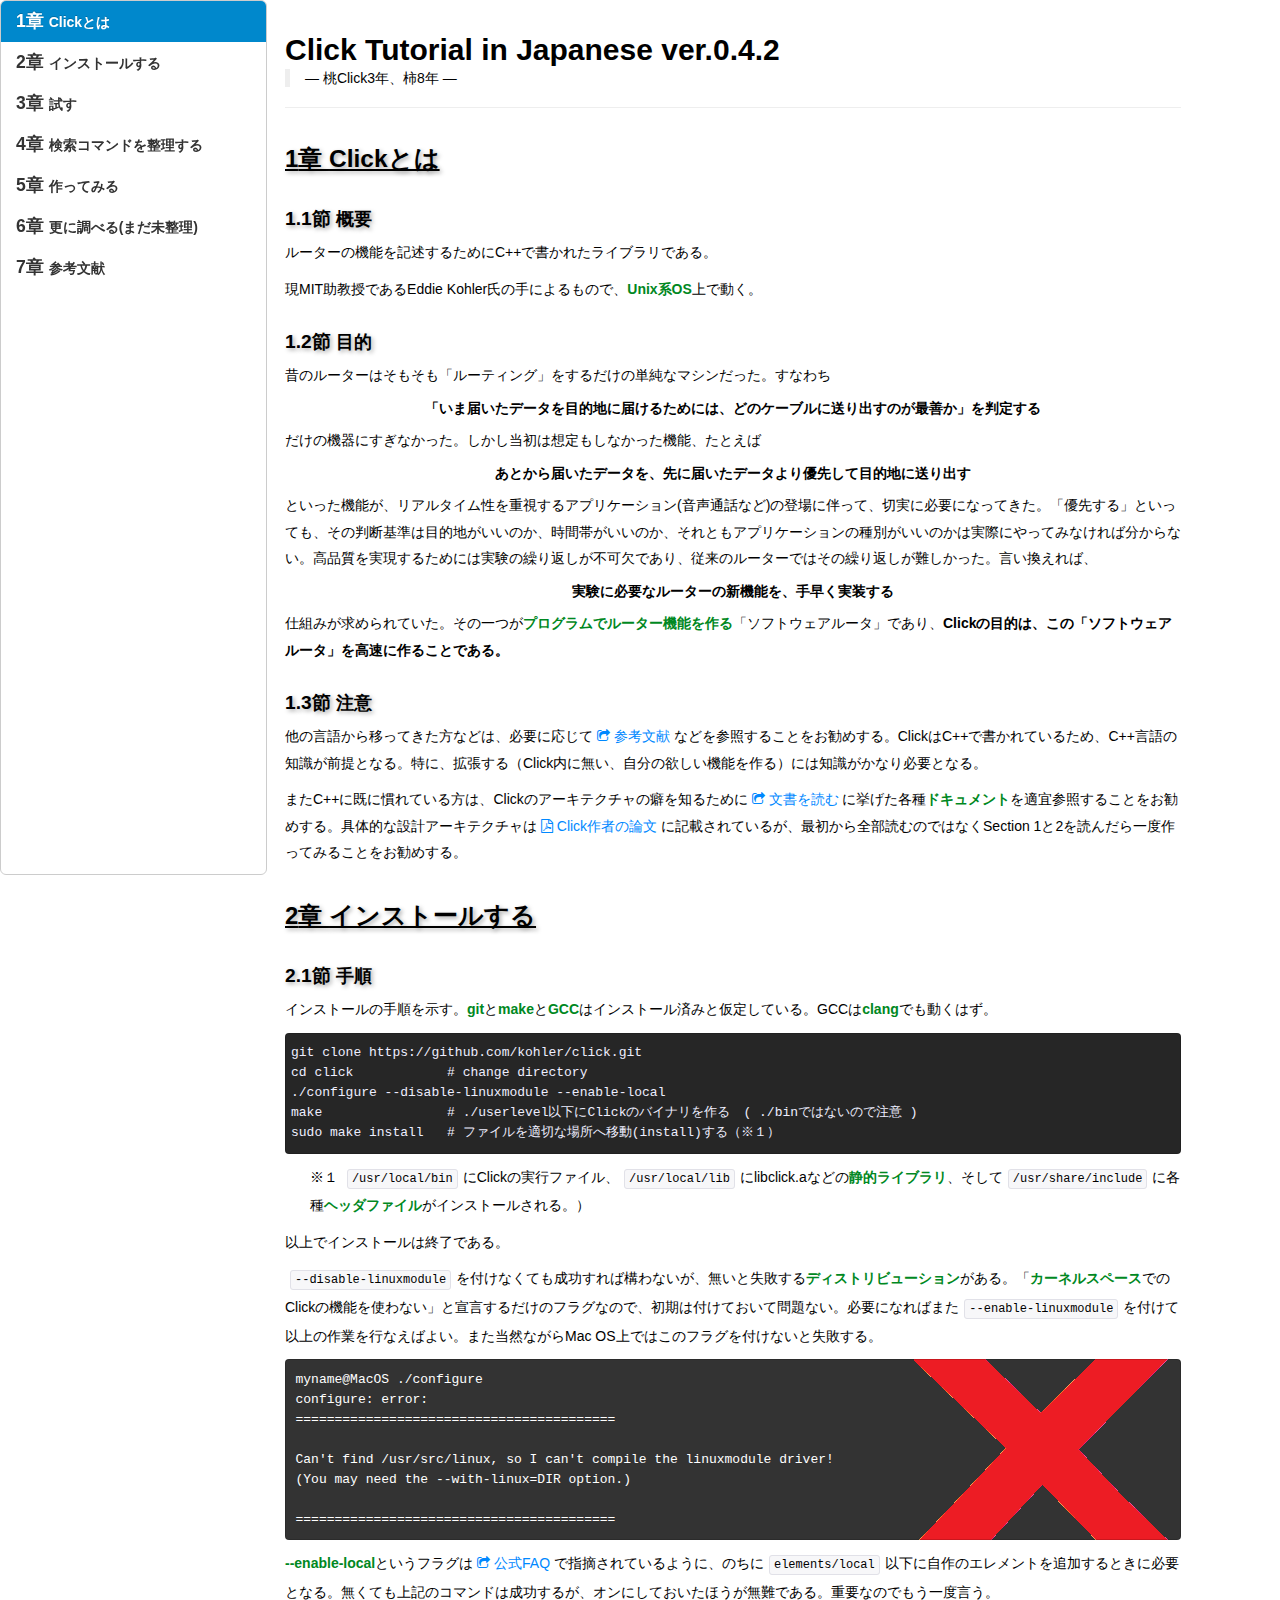
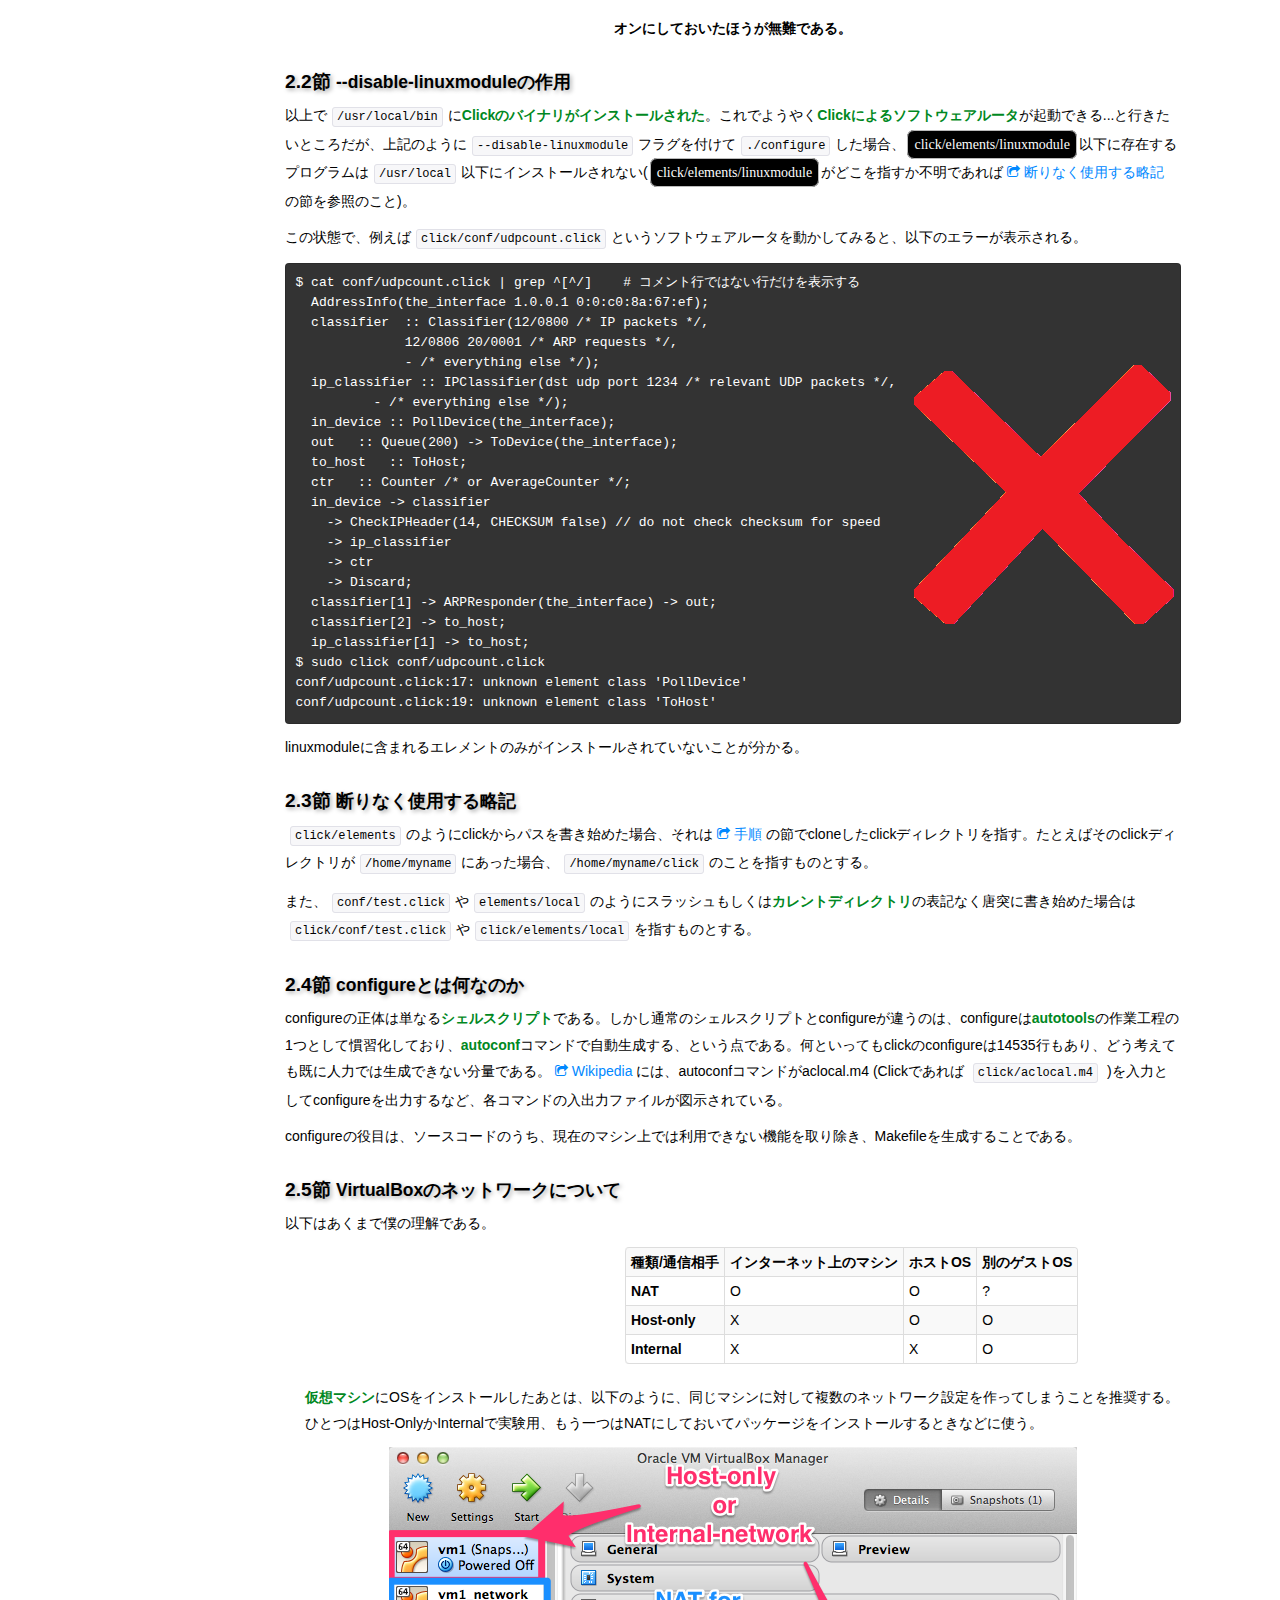
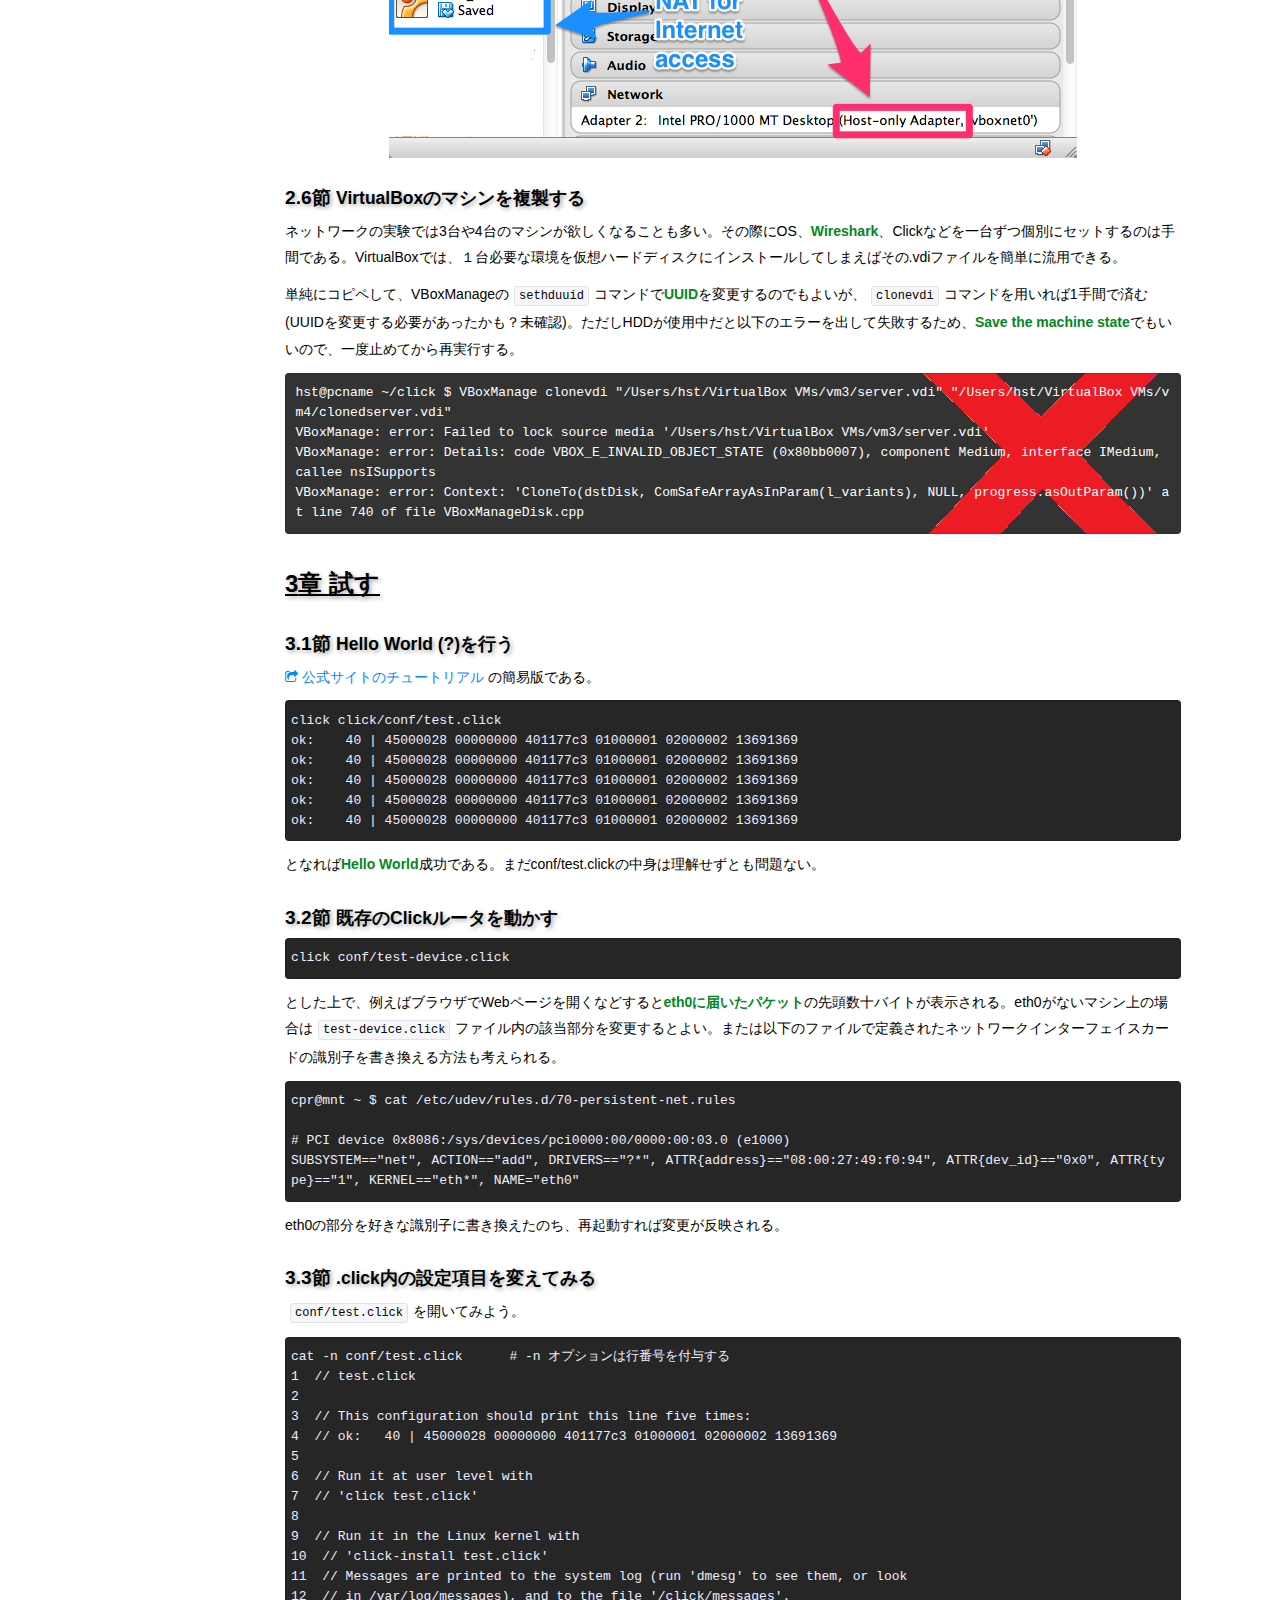
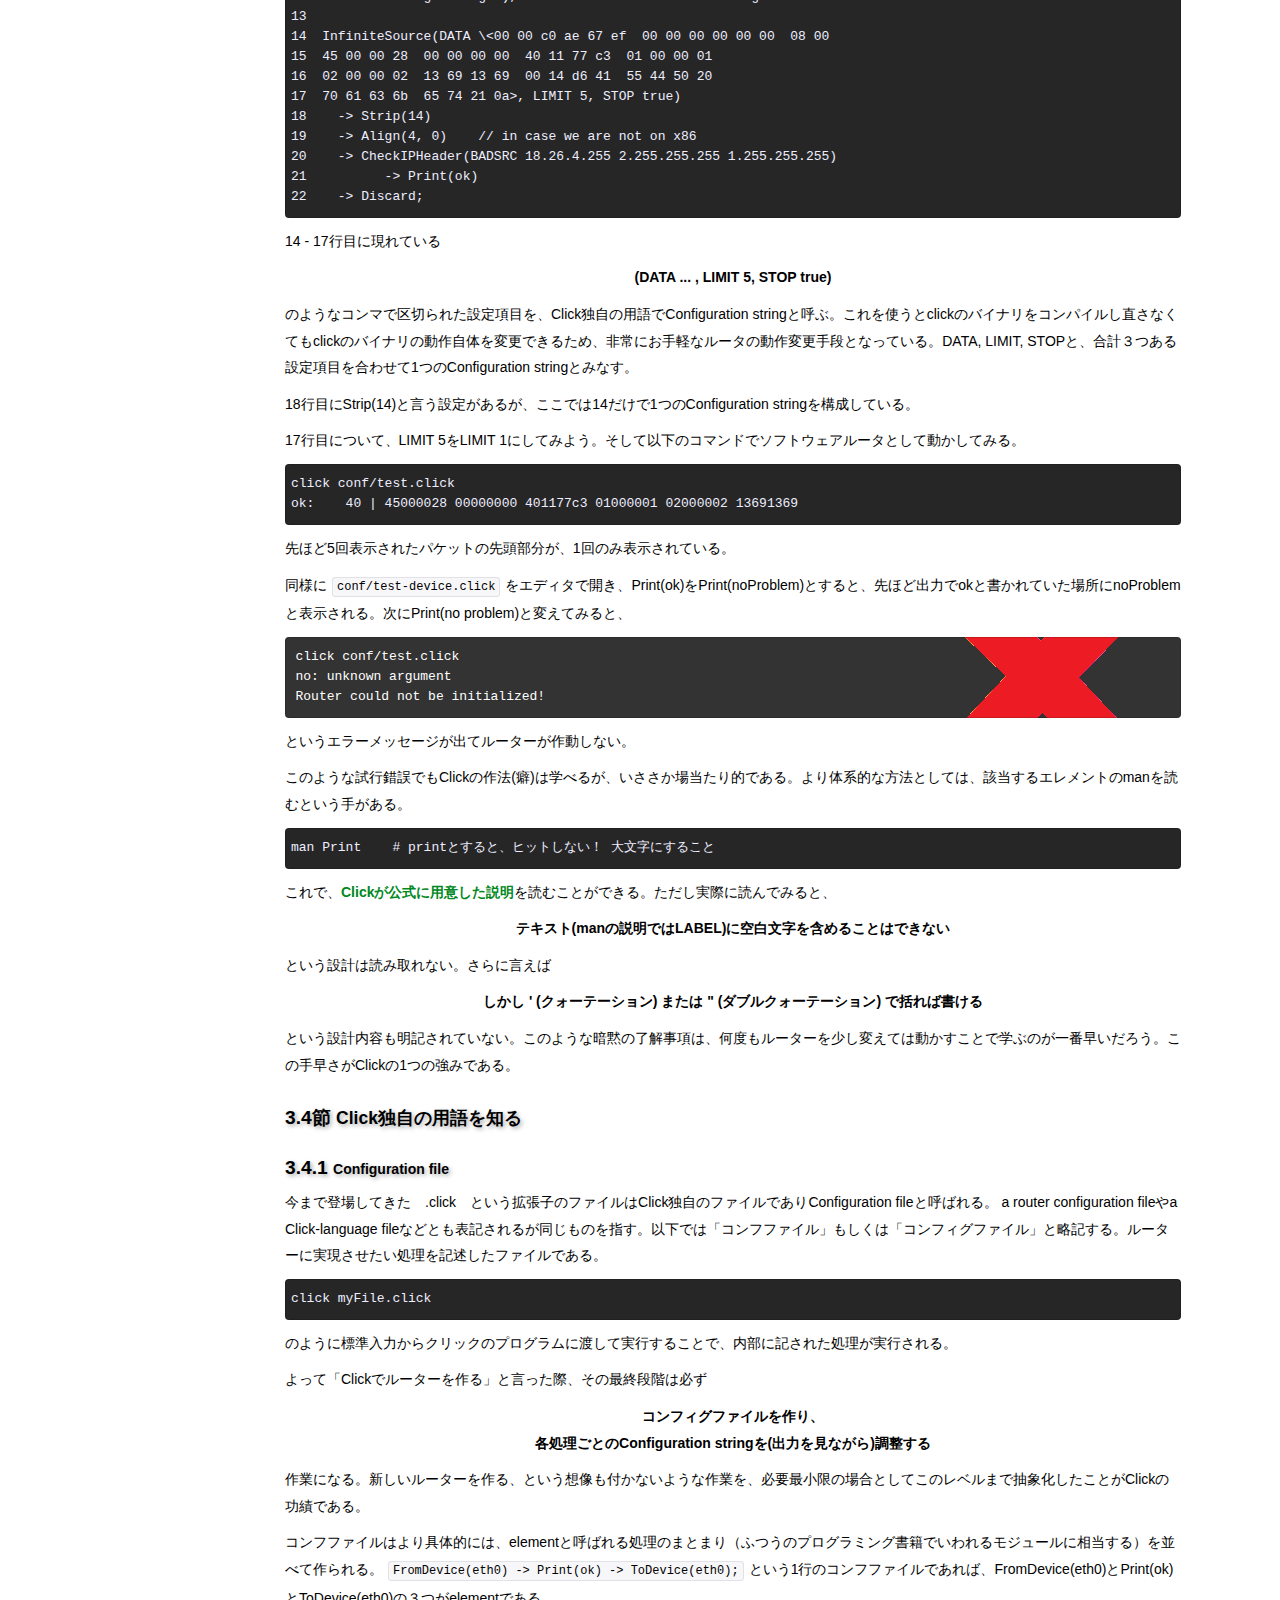
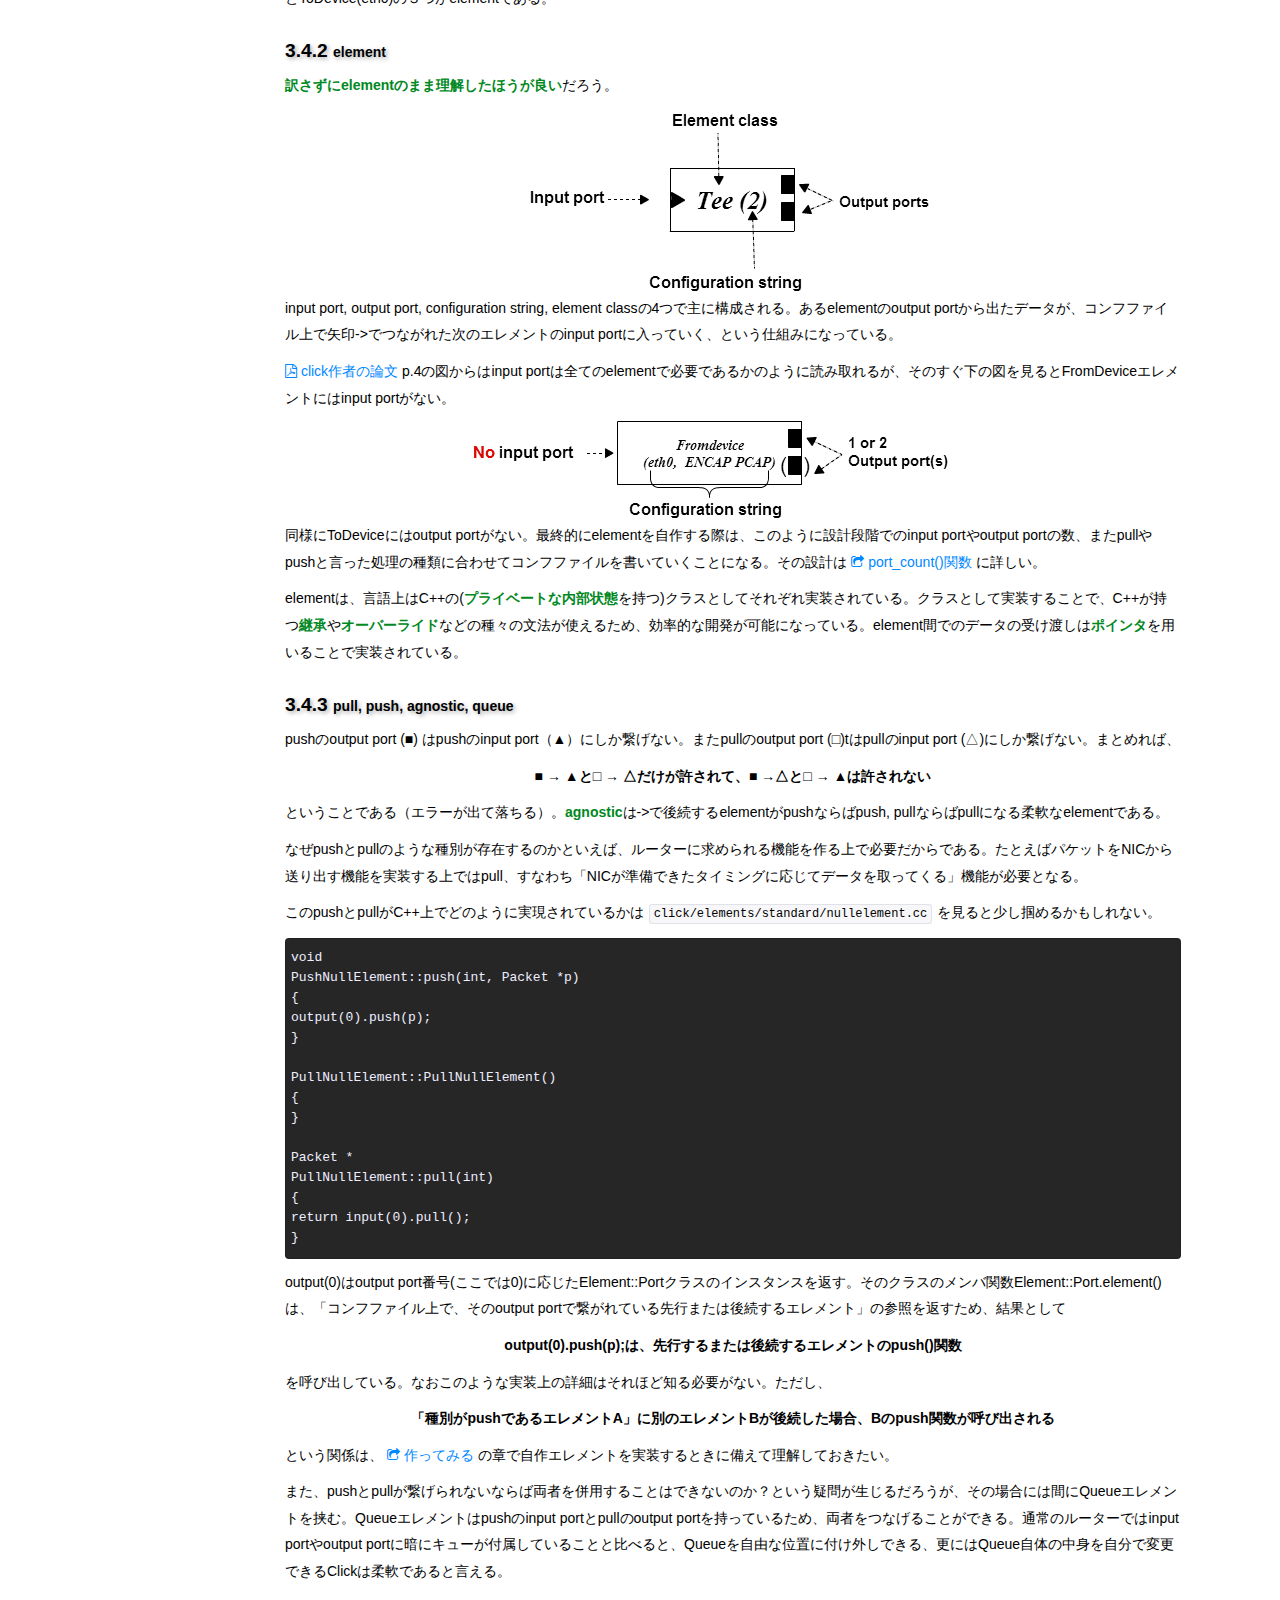
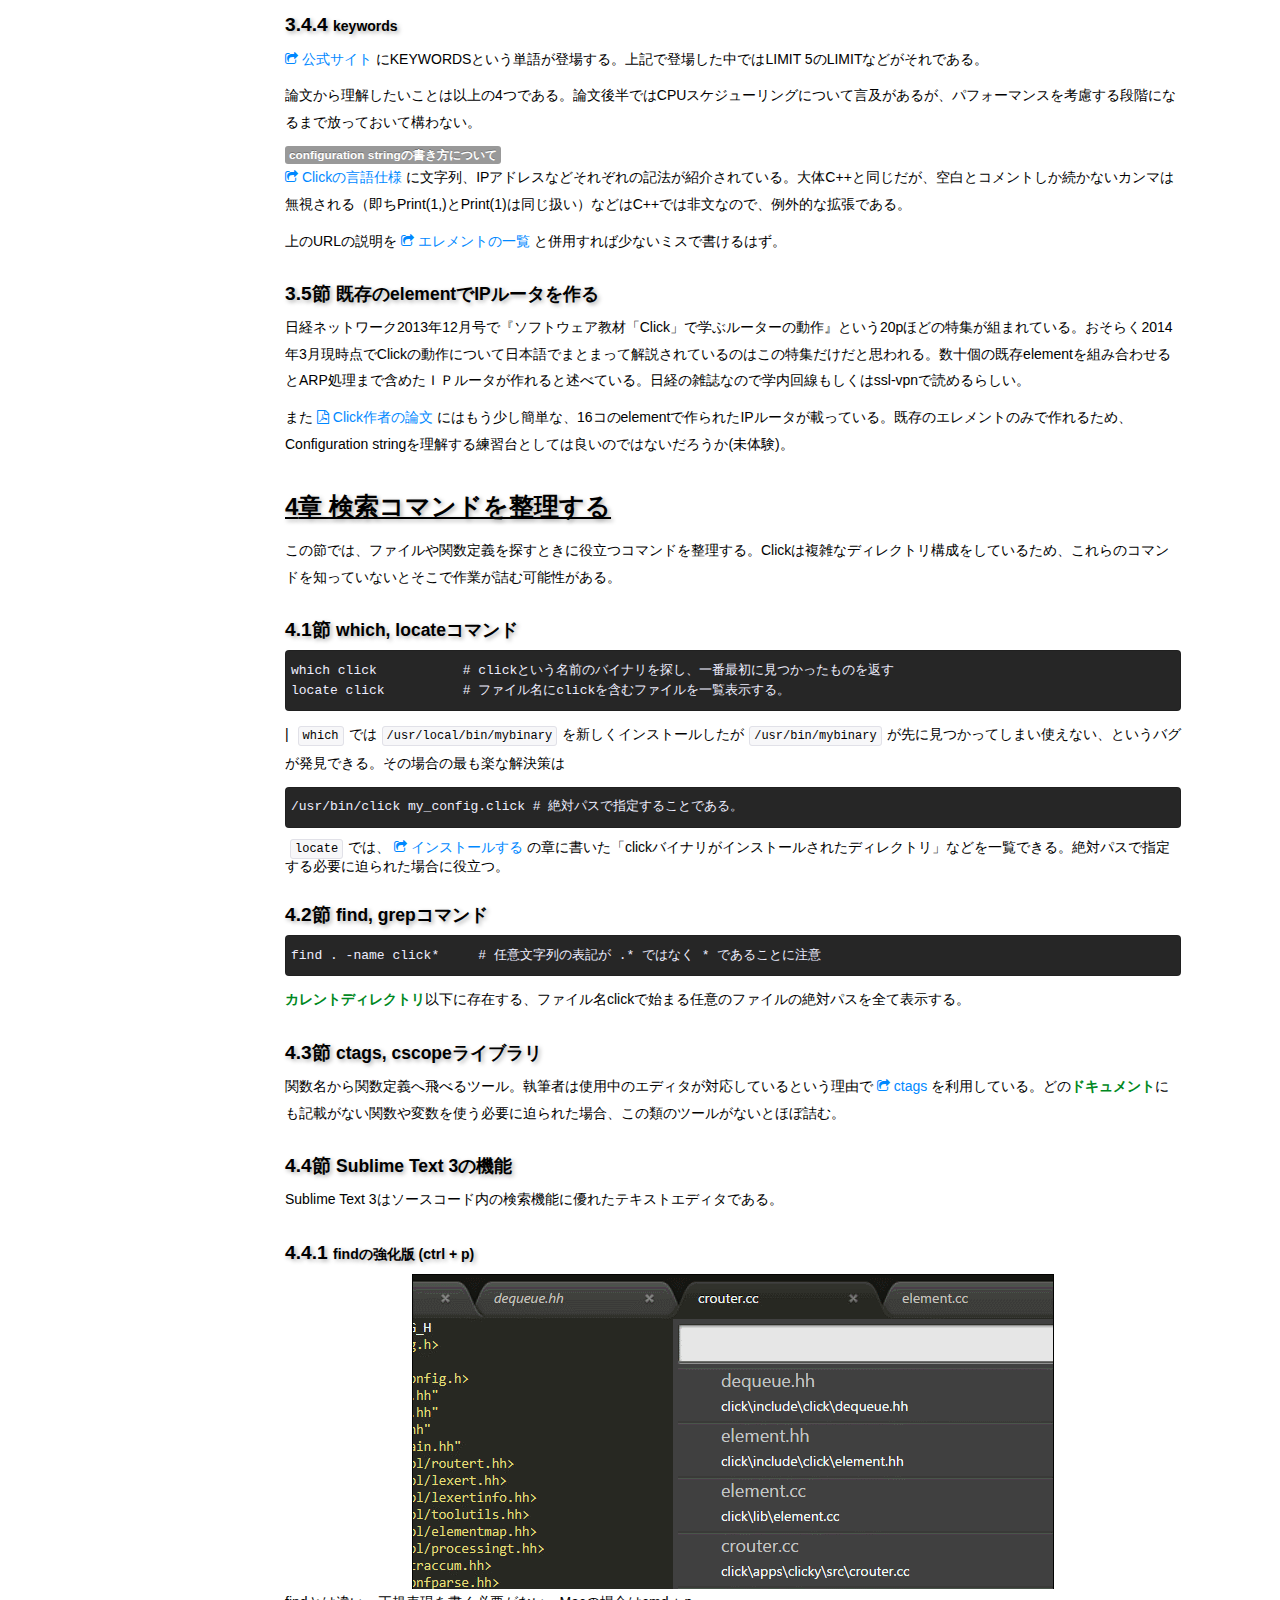
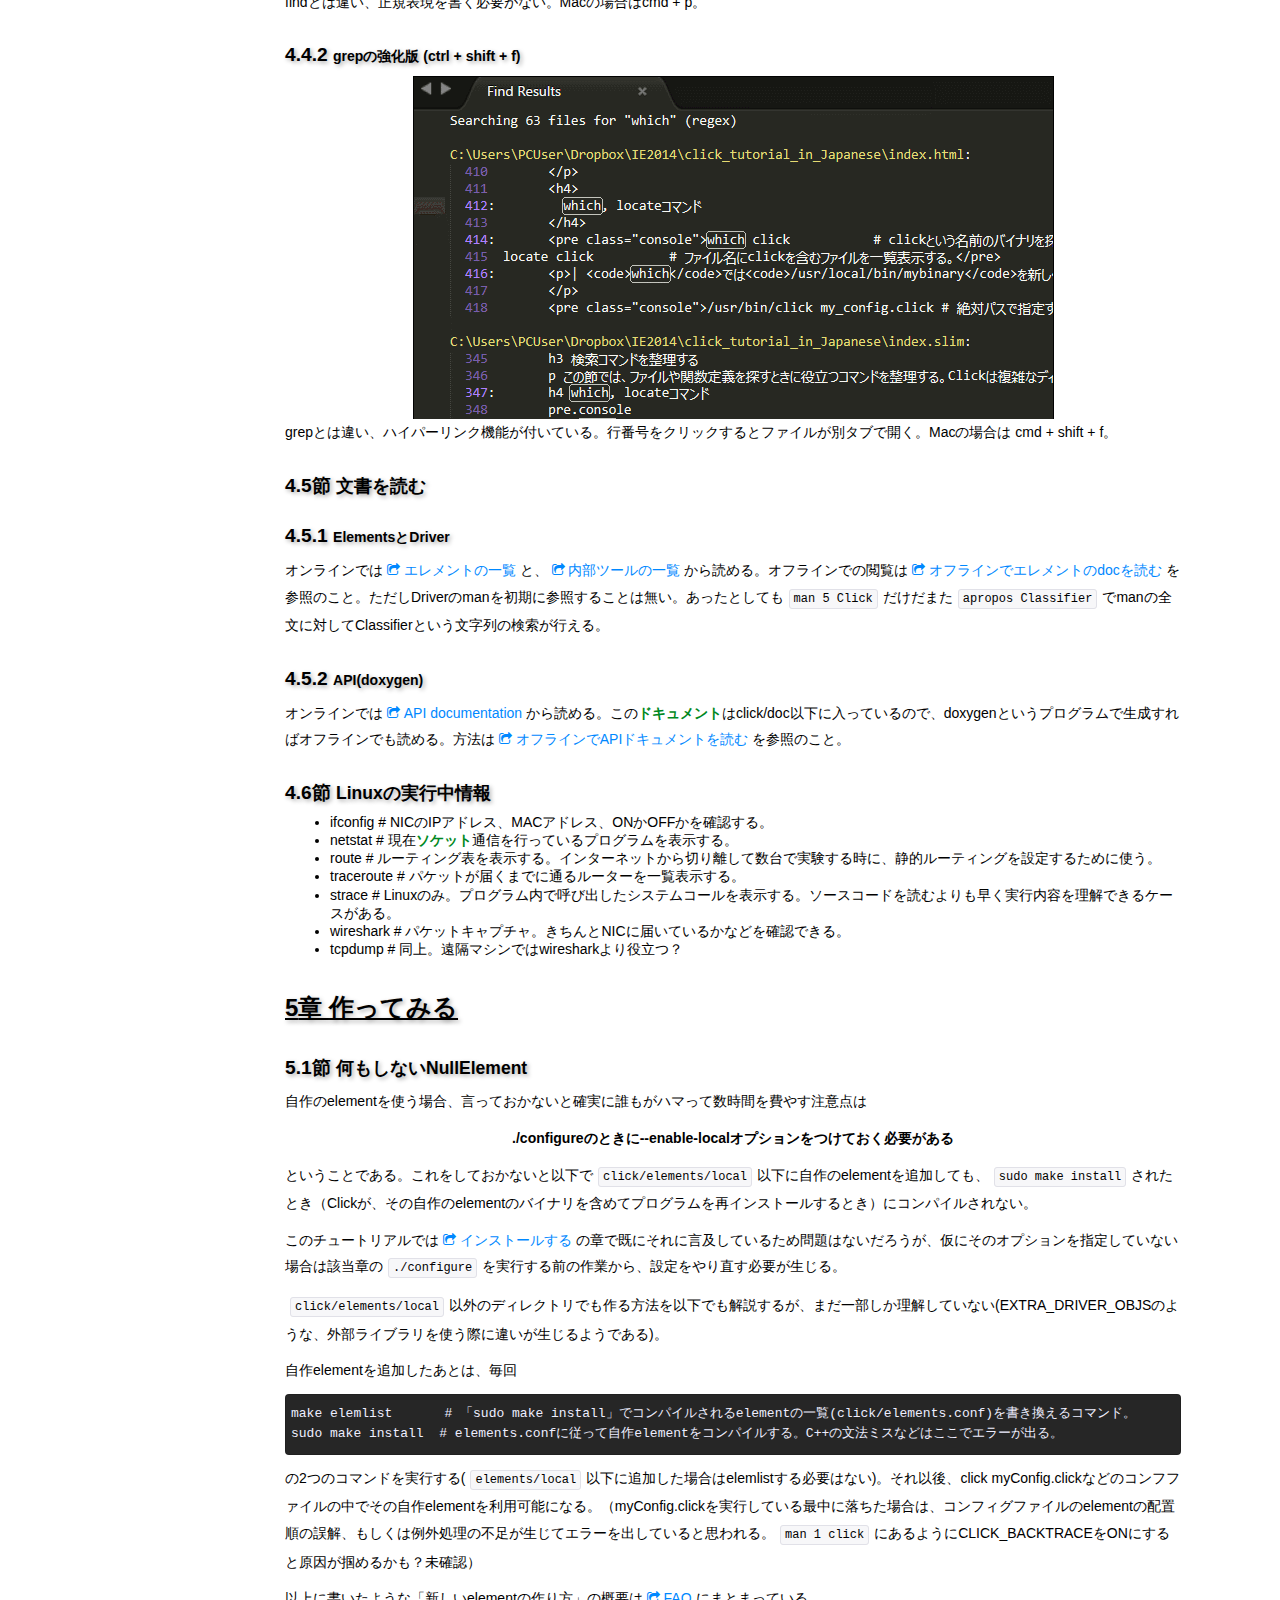
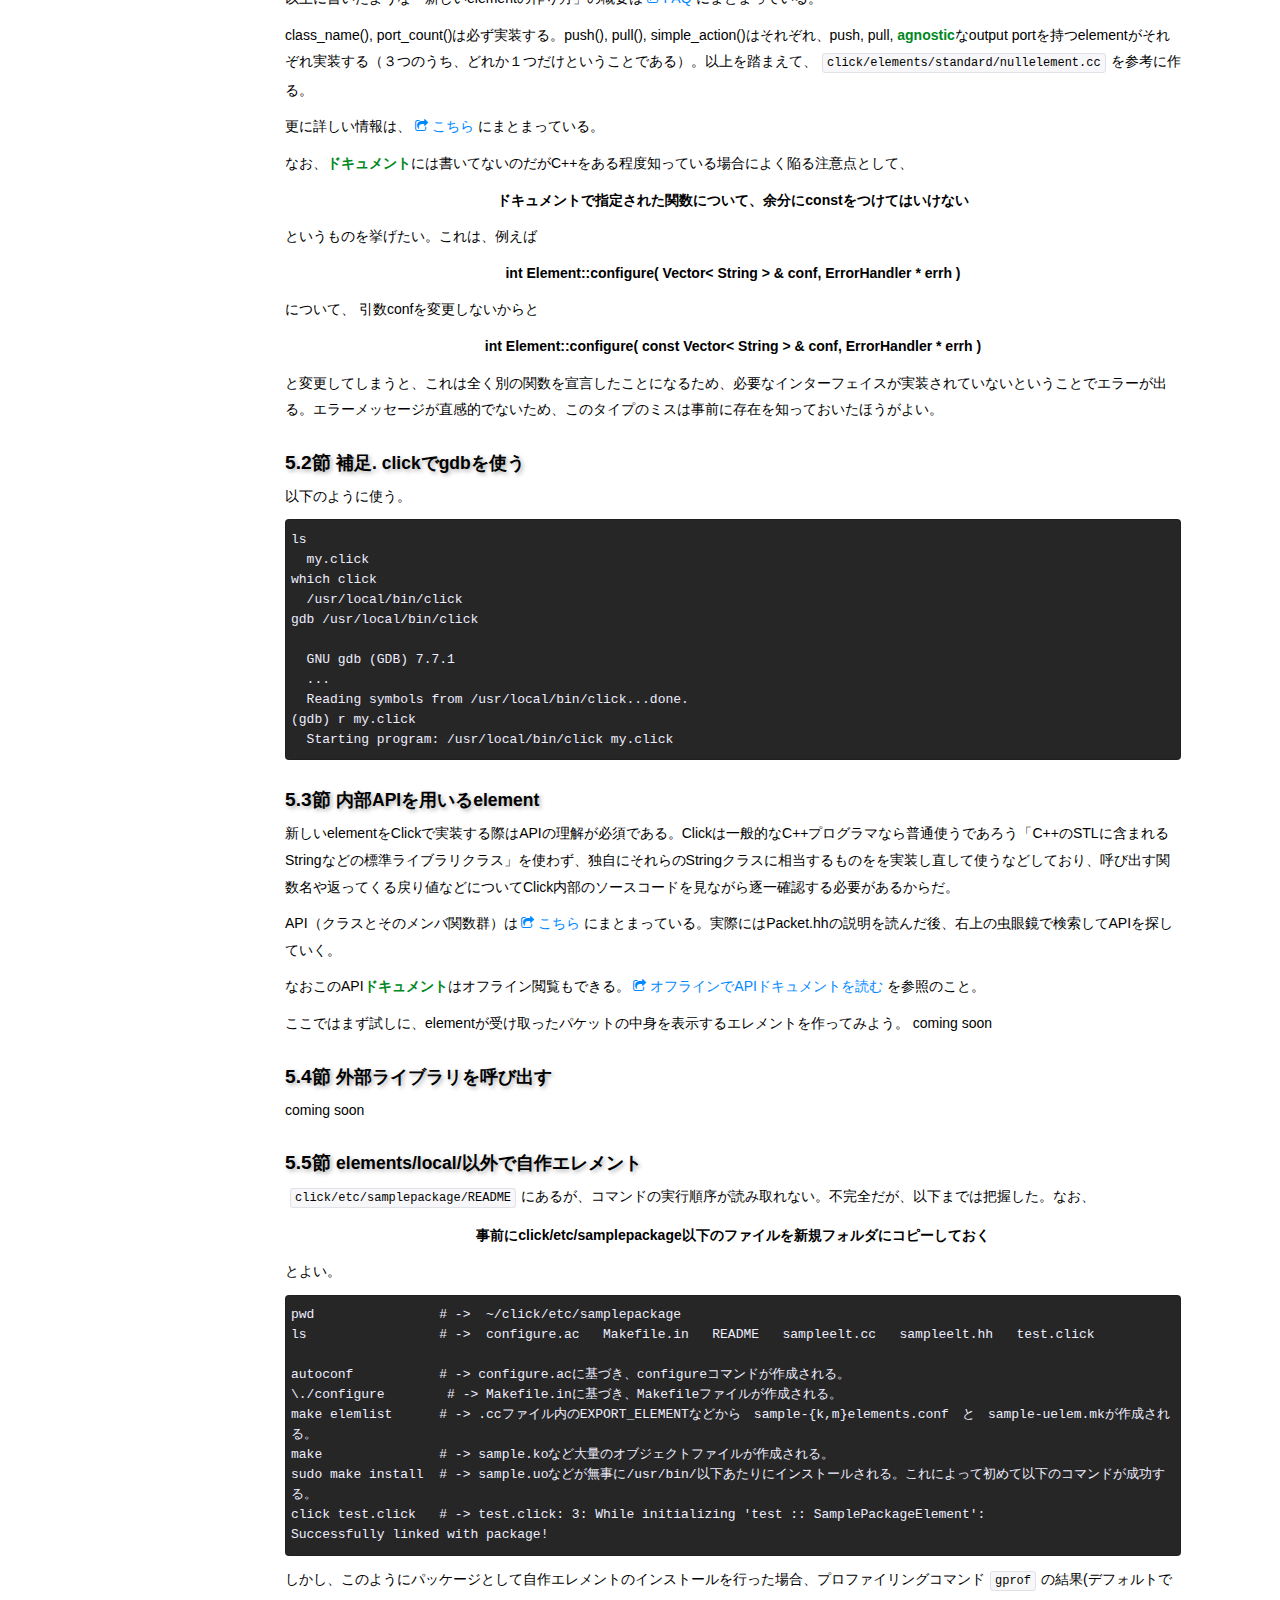
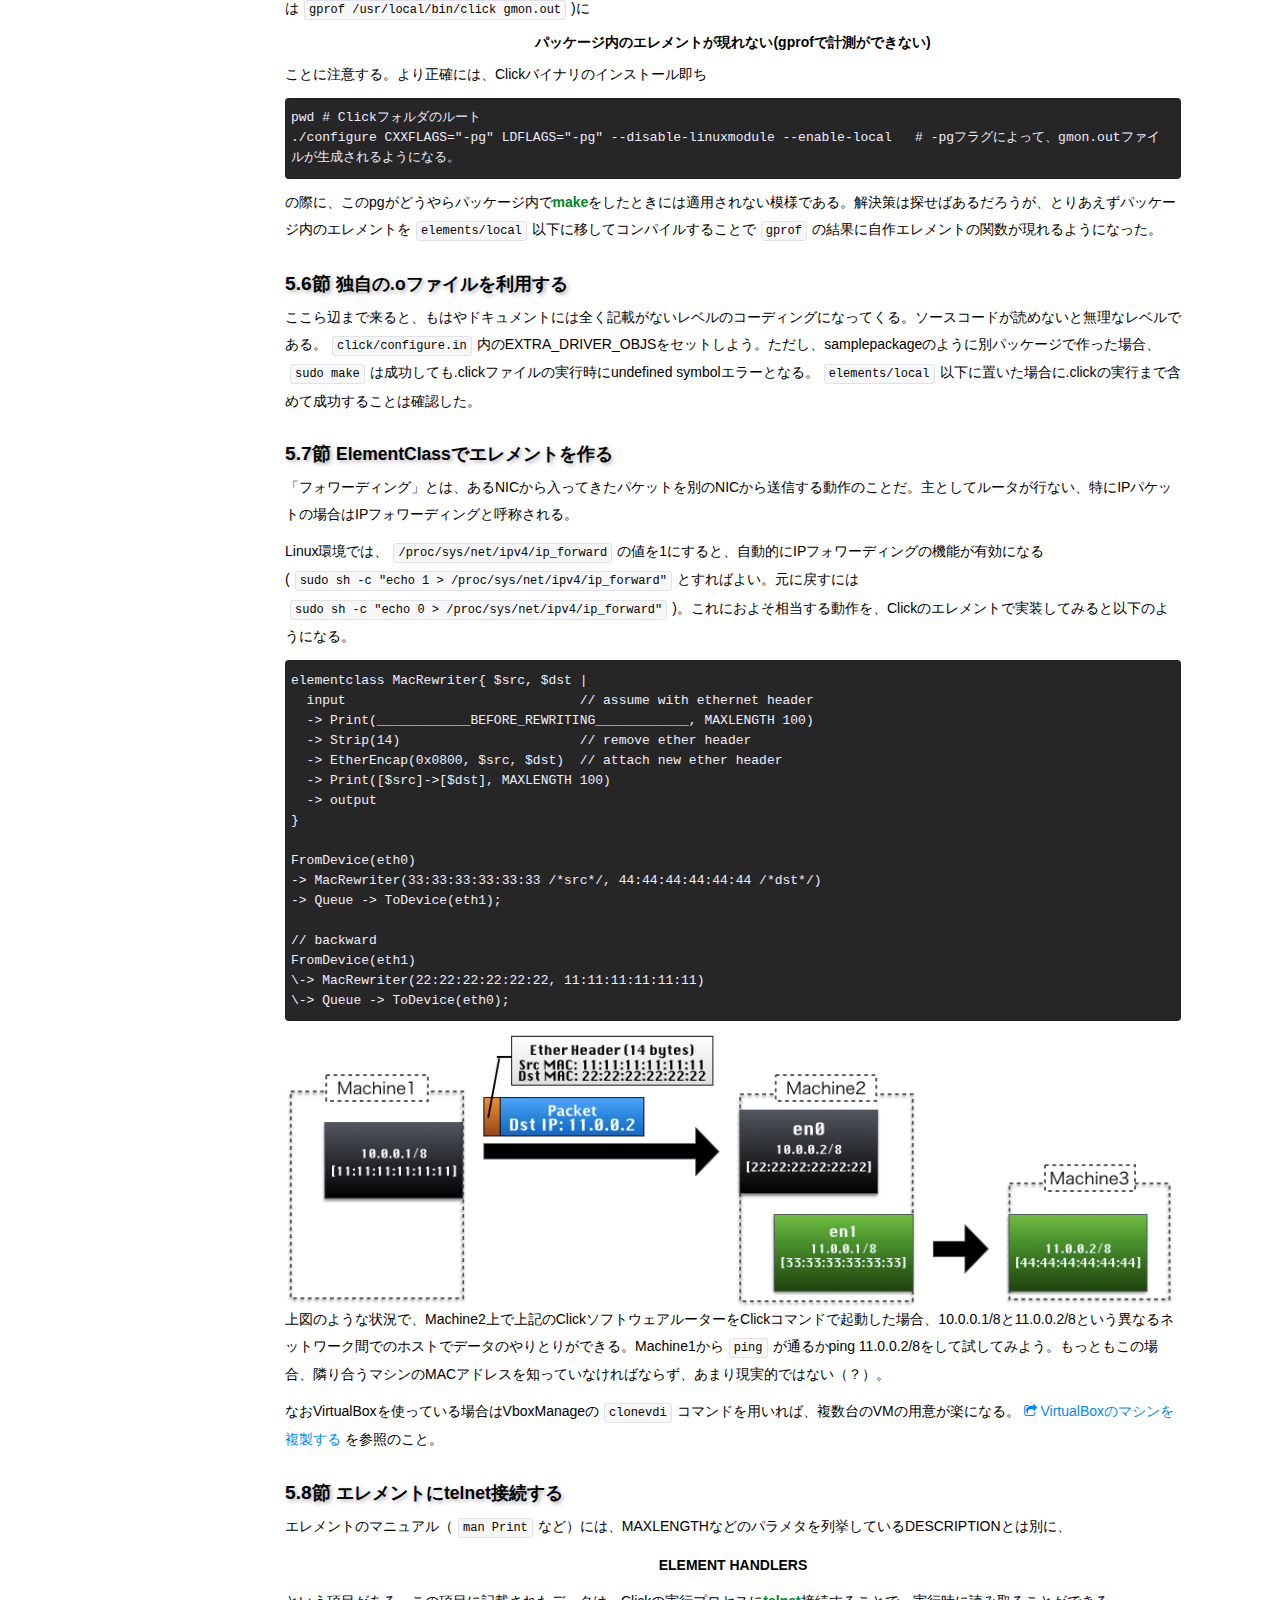
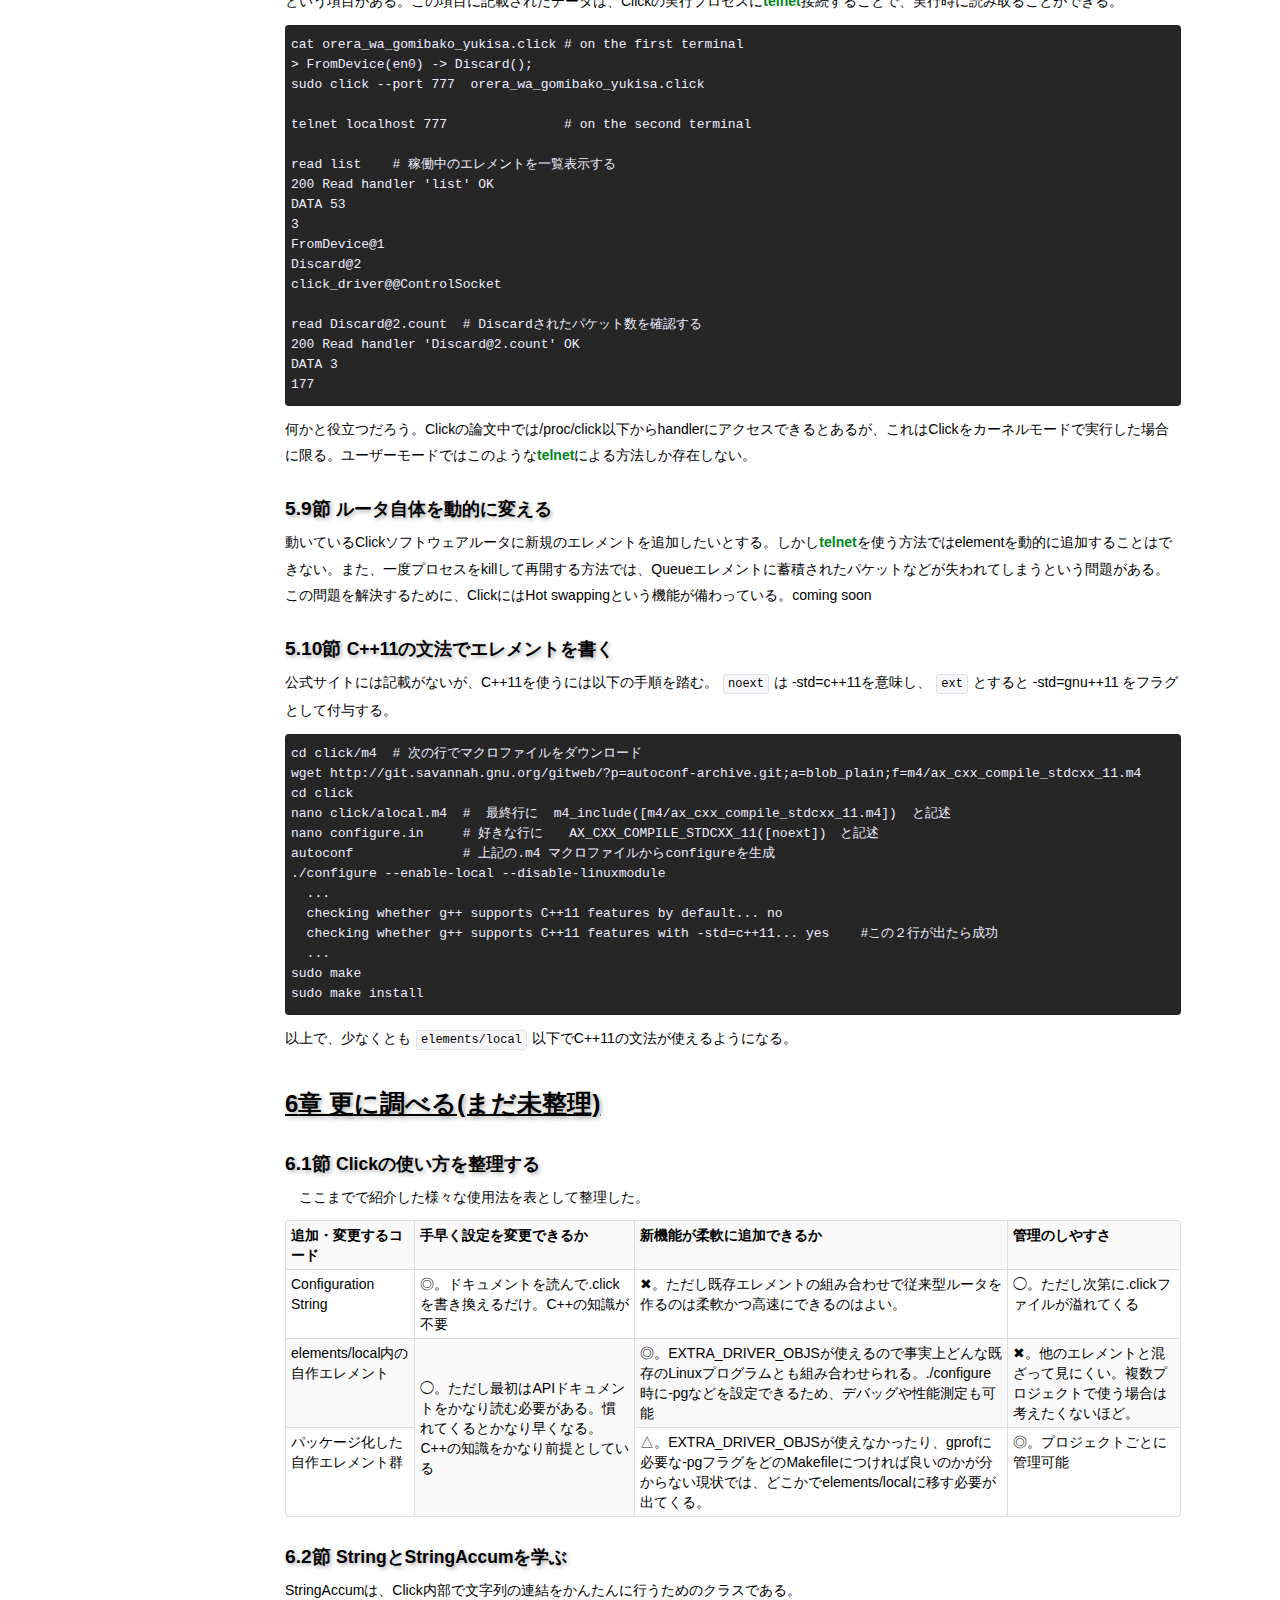
==== commit 1cef6068: "add text-shadow to h{2,3,4}" ====
--- a/index.html
+++ b/index.html
@@ -539,16 +539,16 @@
         以下のように使う。
       </p>
       <pre class="console">ls
-my.click
+  my.click
 which click
-/usr/local/bin/click
+  /usr/local/bin/click
 gdb /usr/local/bin/click
 
-GNU gdb (GDB) 7.7.1
-... 
-Reading symbols from /usr/local/bin/click...done.
+  GNU gdb (GDB) 7.7.1
+  ...
+  Reading symbols from /usr/local/bin/click...done.
 (gdb) r my.click
-Starting program: /usr/local/bin/click my.click</pre>
+  Starting program: /usr/local/bin/click my.click</pre>
       <h4 id="api-element">
         内部APIを用いるelement
       </h4>
--- a/css/basic.css
+++ b/css/basic.css
@@ -1,230 +1,231 @@
-@charset "UTF-8";
-#manualTitle {
-  margin-top: 10px;
-  font-size: 30px;
-  font-weight: bold;
-}
-
-#manualIndexExpandButton {
-  position: fixed;
-  left: 35%;
-  top: 511px;
-}
-
-.theMostUpperToc {
-  counter-increment: num_idx;
-}
-.theMostUpperToc > .tocify-item > a {
-  font-weight: bold;
-}
-.theMostUpperToc > .tocify-item > a li, .theMostUpperToc > .tocify-item > a ul {
-  font-weight: normal;
-}
-.theMostUpperToc > .tocify-item > a:before {
-  font-size: 1.1rem;
-  font-weight: bold;
-  content: "" counter(num_idx) "章 ";
-}
-
-#table-of-contents-div {
-  border: 1px solid #AAA;
-  background-color: #FFF;
-  padding: 5px;
-  font-size: 80%;
-}
-#table-of-contents-div h2 {
-  margin-left: 10px;
-  font-size: 100%;
-  font-weight: bold;
-  color: #666;
-}
-#table-of-contents-div ol {
-  margin: 3px 0 3px 0px;
-  padding-left: 15px;
-  list-style-type: decimal;
-  position: outside;
-}
-#table-of-contents-div ol.chapter {
-  padding-left: 0px;
-  list-style-type: upper-roman;
-  list-style-position: inside;
-}
-#table-of-contents-div ol ol ol li {
-  display: inline;
-  margin-top: 0px;
-  margin-bottom: 0px;
-}
-#table-of-contents-div ol ol ol li:after {
-  font-size: 0.7rem;
-  content: "/";
-}
-
-ul {
-  padding-left: 20px;
-}
-
-a {
-  color: #333;
-}
-a .toclink {
-  font-family: "MS Pゴシック", Osaka, "ヒラギノ角ゴ Pro W3", sans-serif;
-  font-size: 50%;
-  font-weight: normal;
-  text-decoration: underline;
-}
-
-#right_frame a {
-  color: #0088ff;
-}
-
-code {
-  color: #000;
-  margin-left: 5px;
-  margin-right: 5px;
-}
-
-.inline_console {
-  color: #FCFCFC;
-  background-color: #000;
-  font-family: consolas;
-  border: 1px solid #BBB;
-  border-radius: 7px;
-  padding-top: 6px;
-  padding-bottom: 6px;
-  padding-left: 6px;
-  padding-right: 6px;
-  line-height: 2;
-  margin: 2px;
-}
-
-body {
-  color: #000;
-  font-family: Verdana,Arial,'ヒラギノ角ゴ Pro W3','Hiragino Kaku Gothic Pro','メイリオ',Meiryo,'ＭＳ Ｐゴシック','MS PGothic',sans-serif;
-  font-size: 14px;
-  font-weight: normal;
-  letter-spacing: 0;
-  line-height: 1.3;
-  margin: 0;
-  padding: 0;
-}
-
-img {
-  display: block;
-  margin: auto;
-}
-
-#left_frame {
-  color: #000;
-  background-color: #fff;
-  line-height: 1.1;
-  left: 0;
-  height: 100%;
-  margin: 0;
-  padding: 0;
-  position: fixed;
-  _position: absolute;
-  top: 0;
-  width: 265px;
-}
-
-#right_frame {
-  position: absolute;
-  background-color: #FFF;
-  margin: 20px 0 0 285px;
-  padding: 0;
-  height: 100%;
-  width: 70%;
-  _overflow: auto;
-}
-
-.note {
-  /* spanタグのtitle属性に豆知識を書く。マウスオーバーすると読める。 */
-}
-
-#footnote-container {
-  margin: 0px 10px;
-  padding: 5px;
-  border: solid　1px　 white;
-}
-
-p {
-  line-height: 1.9em;
-}
-
-sup {
-  color: #39F;
-  font-size: 1.3rem;
-  cursor: pointer;
-}
-
-td.vertical_center {
-  vertical-align: middle;
-}
-
-.console {
-  background-color: #262626;
-  color: #EEF;
-  padding-left: 5px;
-  font-family: Consolas, 'Courier New', Courier, Monaco, monospace;
-}
-.console:before {
-  content: "";
-  color: #FF0;
-}
-
-.errorConsole {
-  color: #FFF;
-  background: #333333 url("../img/peke.png") no-repeat right;
-}
-
-h2#toc_index_title {
-  line-height: 1;
-  margin-bottom: 0;
-  margin-top: 0;
-}
-
-h3, h4, h5 {
-  margin-top: 30px;
-}
-
-h3 {
-  counter-increment: num_h_three;
-  counter-reset: num_h_four;
-  text-decoration: underline;
-}
-h3:before {
-  font-size: 1.5rem;
-  content: "" counter(num_h_three) "章 ";
-}
-
-h4 {
-  counter-increment: num_h_four;
-  counter-reset: num_h_five;
-}
-h4:before {
-  font-size: 1.2rem;
-  content: "" counter(num_h_three) "." counter(num_h_four) "節 ";
-}
-
-h5 {
-  counter-increment: num_h_five;
-}
-h5:before {
-  font-size: 1.2rem;
-  content: "" counter(num_h_three) "." counter(num_h_four) "." counter(num_h_five) "  ";
-}
-
-strong {
-  text-align: center;
-  display: block;
-  margin-bottom: 10px;
-  margin-top: 10px;
-}
-
-.strong_decoration {
-  font-weight: bold;
-}
-
-.facolor {
-  color: #0088ff;
-}
+@charset "UTF-8";
+#manualTitle {
+  margin-top: 10px;
+  font-size: 30px;
+  font-weight: bold;
+}
+
+#manualIndexExpandButton {
+  position: fixed;
+  left: 35%;
+  top: 511px;
+}
+
+.theMostUpperToc {
+  counter-increment: num_idx;
+}
+.theMostUpperToc > .tocify-item > a {
+  font-weight: bold;
+}
+.theMostUpperToc > .tocify-item > a li, .theMostUpperToc > .tocify-item > a ul {
+  font-weight: normal;
+}
+.theMostUpperToc > .tocify-item > a:before {
+  font-size: 1.1rem;
+  font-weight: bold;
+  content: "" counter(num_idx) "章 ";
+}
+
+#table-of-contents-div {
+  border: 1px solid #AAA;
+  background-color: #FFF;
+  padding: 5px;
+  font-size: 80%;
+}
+#table-of-contents-div h2 {
+  margin-left: 10px;
+  font-size: 100%;
+  font-weight: bold;
+  color: #666;
+}
+#table-of-contents-div ol {
+  margin: 3px 0 3px 0px;
+  padding-left: 15px;
+  list-style-type: decimal;
+  position: outside;
+}
+#table-of-contents-div ol.chapter {
+  padding-left: 0px;
+  list-style-type: upper-roman;
+  list-style-position: inside;
+}
+#table-of-contents-div ol ol ol li {
+  display: inline;
+  margin-top: 0px;
+  margin-bottom: 0px;
+}
+#table-of-contents-div ol ol ol li:after {
+  font-size: 0.7rem;
+  content: "/";
+}
+
+ul {
+  padding-left: 20px;
+}
+
+a {
+  color: #333;
+}
+a .toclink {
+  font-family: "MS Pゴシック", Osaka, "ヒラギノ角ゴ Pro W3", sans-serif;
+  font-size: 50%;
+  font-weight: normal;
+  text-decoration: underline;
+}
+
+#right_frame a {
+  color: #0088ff;
+}
+
+code {
+  color: #000;
+  margin-left: 5px;
+  margin-right: 5px;
+}
+
+.inline_console {
+  color: #FCFCFC;
+  background-color: #000;
+  font-family: consolas;
+  border: 1px solid #BBB;
+  border-radius: 7px;
+  padding-top: 6px;
+  padding-bottom: 6px;
+  padding-left: 6px;
+  padding-right: 6px;
+  line-height: 2;
+  margin: 2px;
+}
+
+body {
+  color: #000;
+  font-family: Verdana,Arial,'ヒラギノ角ゴ Pro W3','Hiragino Kaku Gothic Pro','メイリオ',Meiryo,'ＭＳ Ｐゴシック','MS PGothic',sans-serif;
+  font-size: 14px;
+  font-weight: normal;
+  letter-spacing: 0;
+  line-height: 1.3;
+  margin: 0;
+  padding: 0;
+}
+
+img {
+  display: block;
+  margin: auto;
+}
+
+#left_frame {
+  color: #000;
+  background-color: #fff;
+  line-height: 1.1;
+  left: 0;
+  height: 100%;
+  margin: 0;
+  padding: 0;
+  position: fixed;
+  _position: absolute;
+  top: 0;
+  width: 265px;
+}
+
+#right_frame {
+  position: absolute;
+  background-color: #FFF;
+  margin: 20px 0 0 285px;
+  padding: 0;
+  height: 100%;
+  width: 70%;
+  _overflow: auto;
+}
+
+.note {
+  /* spanタグのtitle属性に豆知識を書く。マウスオーバーすると読める。 */
+}
+
+#footnote-container {
+  margin: 0px 10px;
+  padding: 5px;
+  border: solid　1px　 white;
+}
+
+p {
+  line-height: 1.9em;
+}
+
+sup {
+  color: #39F;
+  font-size: 1.3rem;
+  cursor: pointer;
+}
+
+td.vertical_center {
+  vertical-align: middle;
+}
+
+.console {
+  background-color: #262626;
+  color: #EEF;
+  padding-left: 5px;
+  font-family: Consolas, 'Courier New', Courier, Monaco, monospace;
+}
+.console:before {
+  content: "";
+  color: #FF0;
+}
+
+.errorConsole {
+  color: #FFF;
+  background: #333333 url("../img/peke.png") no-repeat right;
+}
+
+h2#toc_index_title {
+  line-height: 1;
+  margin-bottom: 0;
+  margin-top: 0;
+}
+
+h3, h4, h5, h6 {
+  margin-top: 30px;
+  text-shadow: 2px 2px 4px #AAA;
+}
+
+h3 {
+  counter-increment: num_h_three;
+  counter-reset: num_h_four;
+  text-decoration: underline;
+}
+h3:before {
+  font-size: 1.5rem;
+  content: "" counter(num_h_three) "章 ";
+}
+
+h4 {
+  counter-increment: num_h_four;
+  counter-reset: num_h_five;
+}
+h4:before {
+  font-size: 1.2rem;
+  content: "" counter(num_h_three) "." counter(num_h_four) "節 ";
+}
+
+h5 {
+  counter-increment: num_h_five;
+}
+h5:before {
+  font-size: 1.2rem;
+  content: "" counter(num_h_three) "." counter(num_h_four) "." counter(num_h_five) "  ";
+}
+
+strong {
+  text-align: center;
+  display: block;
+  margin-bottom: 10px;
+  margin-top: 10px;
+}
+
+.strong_decoration {
+  font-weight: bold;
+}
+
+.facolor {
+  color: #0088ff;
+}
